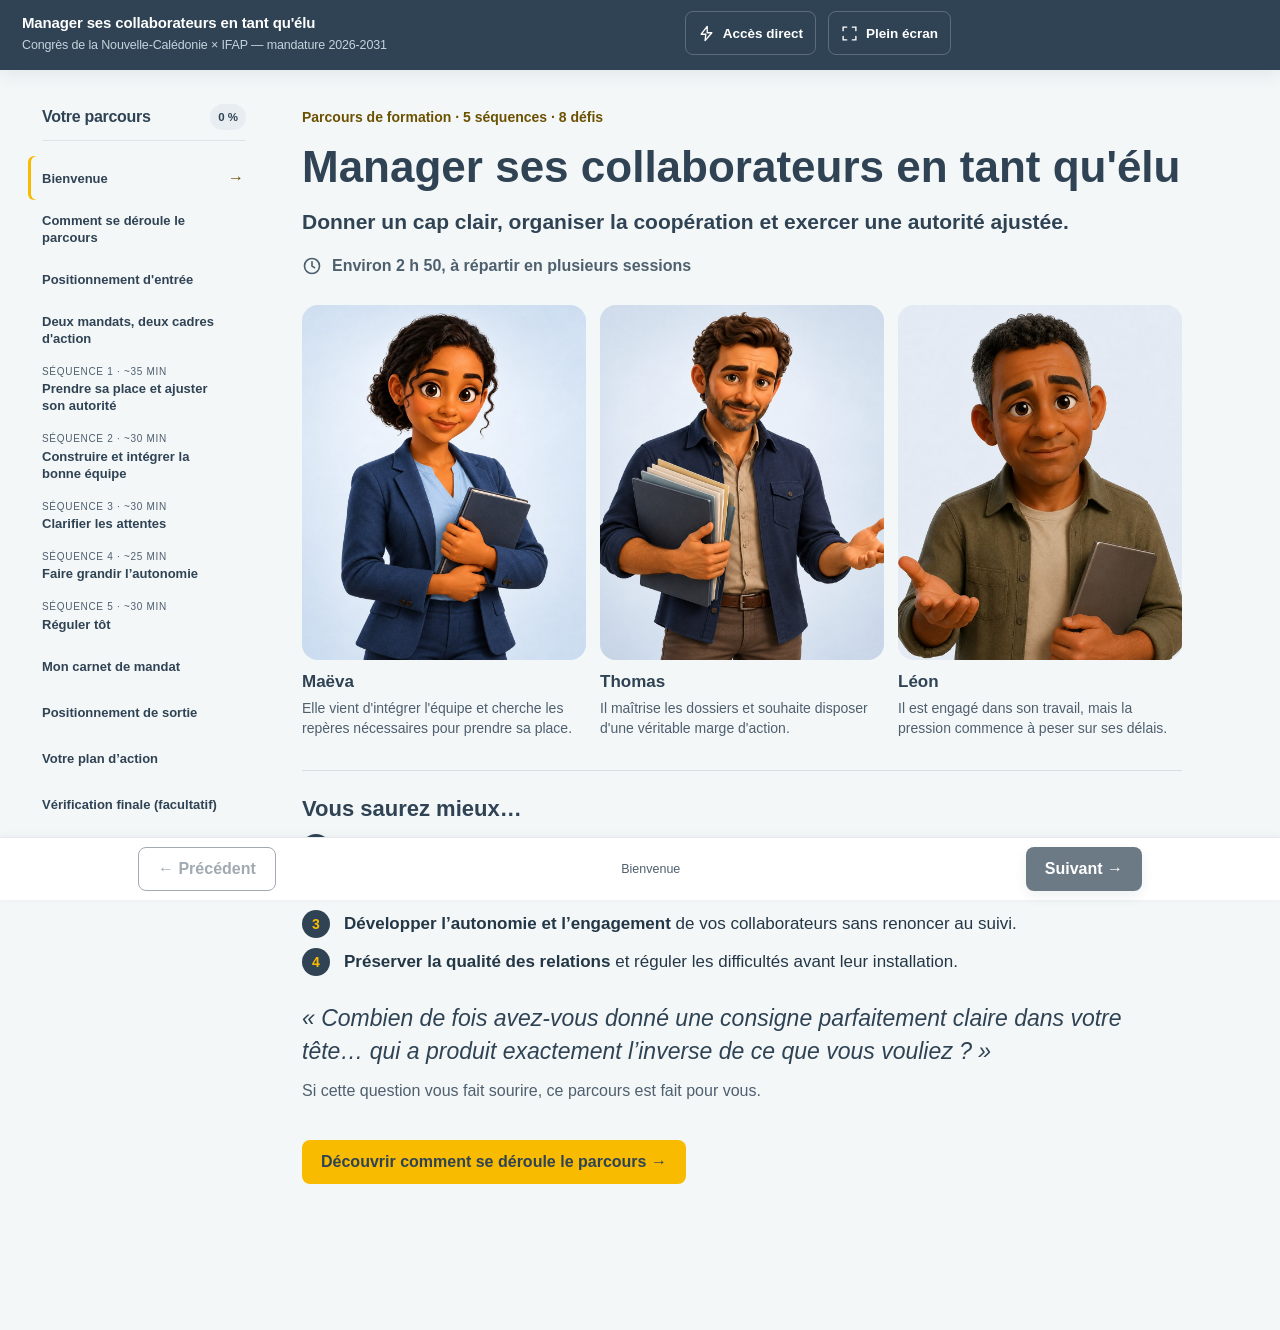
==== src/index.html @ abbb9bee "UX18I-AK" ====
<!DOCTYPE html>

<html lang="fr">
<head>
<meta charset="utf-8"/>
<meta content="width=device-width, initial-scale=1.0" name="viewport"/>
<title>Manager ses collaborateurs en tant qu'élu — Congrès × IFAP</title>
<!-- CANDIDAT UX18I-AK — Lot AK : « Que feriez-vous ? » en composant unique, une situation à la fois. -->
<!-- CANDIDAT UX18I-AJ — Lot AJ : fiche personnage (C en situation, B en relecture) ; « À retenir » sans aplat. -->
<!-- CANDIDAT UX18I-AI — Lot AI : largeur 880 px, écrans de fin « À retenir », dépliants harmonisés, cartes sans lettres. -->
<!-- CANDIDAT UX18I-AH — Lot AH : une seule largeur de page (760 px) pour tout le module. -->
<!-- CANDIDAT UX18I-AG — Lot AG : trois réponses en cartes à retourner (S1). -->
<!-- CANDIDAT UX18I-AF — Lot AF : corrections de la réunion du 29/09 (déclaratif, tri S1, choix S2, étiquettes). -->
<!-- CANDIDAT UX18I-AE — Lot AE : profil des personnages rappelé quand il sert l’exercice. -->
<!-- CANDIDAT UX18I-AD — Lot AD : carnet de mandat allégé (bandeau et liseré doré retirés). -->
<!-- CANDIDAT UX18I-AC — Lot AC : une seule largeur (760 px) pour tous les éléments des écrans de séquence. -->
<!-- CANDIDAT UX18I-AB — Lot AB : accueil en deux écrans (Bienvenue ; Comment se déroule le parcours). -->
<!-- CANDIDAT UX18I-AA — Lot AA : positionnement sur un écran, accueil court, libellés harmonisés. -->
<!-- CANDIDAT UX18I-Z — Lot Z : correctif des cartes à retourner (texte hors cadre). -->
<!-- CANDIDAT UX18I-Y — Lot Y : système de gabarits (consigne unique, colonne de 760 px, fins de séquence et cas épurés). -->
<!-- CANDIDAT UX18I-X — Lot X : ouvertures de séquence épurées ; guide retiré. -->
<!-- CANDIDAT UX18I-W — Lot W : écrans « Approfondir » épurés. -->
<!-- CANDIDAT UX18I-V — Lot V : écrans « Le modèle à retenir » épurés (proposition A). -->
<!-- CANDIDAT UX18I-U — Lot U : en-tête de repérage unique. -->
<!-- CANDIDAT UX18I-T — Lot T : défis en « carnet de mandat » (accueil et tableau de bord). -->
<!-- CANDIDAT UX18I-S — bandeau d’ouverture S1 dédié (Thomas). -->
<!-- CANDIDAT UX18I-R — Lot R : finitions P2 (plan d’action, menu, pastilles, cadrage S1). -->
<!-- CANDIDAT UX18I-Q — Lot Q : positionnement de sortie allégé et corrections P1. -->
<!-- CANDIDAT UX18I-P — Lot P : correctifs P0 (complétion, caractères parasites, navigation unique). -->
<!-- CANDIDAT UX18I-O — Lot O : guide retravaillé, quatre postures (explique, questionne, alerte, félicite). -->
<!-- CANDIDAT UX18I-N — Lot N : simulateurs v2 sur S3 et S4 ; écrans « conséquences » intégrés. -->
<!-- CANDIDAT UX18I-M — Lot M : prototype simulateur v2 sur S5 (Léon). -->
<!-- CANDIDAT UX18I-L — Lot L : fusion d’écrans (75 → 62), contenus secondaires repliés, situations supplémentaires facultatives, accueil allégé, durées réestimées (~3 h). -->
<!-- CANDIDAT UX18I-K — Lot K : allègement (défis resserrés, repères de recherche en « En bref », incises supprimées) et contrastes. -->
<!-- CANDIDAT UX18I-J — Lot J : cohérence globale (8 écrans repères identiques par séquence, chemin de séquence, sommaire local) et présentation premium des apports. -->
<!-- CANDIDAT UX18I-I — Lot I : nouveaux visuels (pastille Thomas S1, pastille Maëva S2, 4 bandeaux de situation illustrés). -->
<!-- CANDIDAT UX18I-H — Lot H : portraits de Léon apaisés en S2/S5, visuels des écrans s1-01d0 et s5-02b. -->
<!-- CANDIDAT UX18I-G — Lot G : réintégration du corpus dans l’ensemble du module (apports, références, mises en situation) sur UX18I-F. -->
<!-- CANDIDAT UX18I-F — Lot F : réintégration du corpus S2 au mot près (MGT-40, MGT-41) sur UX18I-BE. -->
<!-- CANDIDAT UX18I-BE — 1er octobre 2026 — Lots B (personnages) et E (interactions) appliqués sur UX18I-C. Deltas rattachés à MGT-07, 08, 16, 17, 19, 30, 31, 32, 34, 35, 36, 37, 38, 39, 51. -->
<!-- CANDIDAT UX18I-C — 1er octobre 2026 — Lot C (grammaire commune) appliqué sur UX18I-D. Deltas rattachés à MGT-09, 13, 14, 20–25, 28, 45, 49, 50, 52, 57 + H-02 à H-05, H-08. -->
<!-- CANDIDAT UX18I-D — 1er octobre 2026 — Lot D (premiumisation CSS sans refonte) appliqué sur UX18I-A. Couche <style id="ux18i-lot-d"> + 2 retouches HTML. Deltas rattachés à H-01 (§7), MGT-01, 02, 15, 18, 46. -->
<!-- CANDIDAT UX18I-A — 1er octobre 2026 — Lot A du cahier des charges d’évolution v1.0 (nettoyage des fuites de production et sources). Base gelée : UX18I_ACCESSIBILITE_OK (SHA-256 archive 638a7386…329f). Deltas rattachés à MGT-10, 11, 12, 42, 43, 47, 53 ; détail dans le rapport de delta. -->
<!--
================================================================================
  MODULE — MANAGER SES COLLABORATEURS EN TANT QU'ÉLU
  Congrès de la Nouvelle-Calédonie × IFAP — mandature 2026-2031
  Référence d’origine V10 — 24 août 2026.
  CANDIDAT UX18G — embellissement visuel + plan d’action imprimable — 14 septembre 2026.
  Lot 9C : identité pédagogique, grammaire UX et accès aux ressources
  Marie-Noëlle, sans modification du noyau de navigation.
  Empreinte SHA-256 de l’index de référence :
  5653e279adb5aade0eba81c2ec5126a011792228972d4642945e9f3972cf2f93

  La référence V10 reste gelée dans index_REFERENCE_V10.html. Cette copie
  applique le lot 9A : conformité des règles de collecte et de persistance
  (R15/R27 + spécification gabarit §1.3 et §1.7).

  BÂTI SUR GABARIT NOYAU v1.6 (gabarit_noyau_v1_6.html). La V10 de
  référence le reprenait à l'identique (tokens, châssis, SCORM, positionnement ipsatif, modale
  générique, appariement, ordonnancement, tableau à révélation). Conformément
  à la règle de hiérarchie (§1, rang 6) et au principe de gel de version
  (spécification §4.1), LE NOYAU N'AVAIT PAS ÉTÉ MODIFIÉ DANS LA V10 DE RÉFÉRENCE.
  Dans cette copie de travail, le lot 9A a d’abord corrigé les points techniques
  de collecte/persistance non conformes aux documents supérieurs. Le lot 9B
  reprend ensuite le contenu et le cheminement pédagogique à partir des retours
  de Marie-Noëlle, sans modifier la référence V10 gelée. Les couches
  « bibliothèque » (composants CSS/JS préfixés mgt-) et « pédagogie »
  (contenu du module) ont été ajoutées, aux emplacements que le noyau prévoit
  (slots data-slot, écrans insérés entre g-pre et g-eval).

  ── CE QUI EST REPRIS DU GABARIT NOYAU (hors corrections 9A documentées) ──
  · Tokens de la charte graphique (palette Congrès, Arial, espacements).
  · Châssis technique : routeur, sommaire, barre de progression, plein écran,
    modale générique accessible, navigation clavier, reprise de session.
  · Couche SCORM 1.2 en liste blanche stricte (aucun score, aucune note).
  · Positionnement ipsatif en 3 temps (entrée / sortie / rétrospectif) sur
    6 (ici 8) items, avec delta affiché en clôture — mécanique inchangée.
  · Bibliothèque générique : options/feedback (QCM), tableau à révélation,
    GABARIT.appariement() (tap-to-assign), GABARIT.ordonner() (tri par
    boutons ↑/↓), stepper à pastilles (step-pill).

  ── CE QUI EST REPRIS DU PROTOTYPE « ACTION ADMINISTRATIVE »
     (AA_prototype_html_v6_17.html), PAR IMITATION DE PATTERN (pas par copie
     de code module, puisque la structure narrative n'entre jamais dans le
     noyau — spécification §3) ──
  · Le patron de décision à embranchements avec rejeu (« Explorer une autre
    option ») de la fonction scenario() d'AA → repris ici sous
    choixUnique(), utilisé pour les 3 situations d'ouverture de séquence
    (S1-01, S4-03) et les QCM à nuance (S2-04, S4-05, repérage E04).
  · Le patron de stepper de quiz à pastilles, une question à la fois avec
    mélange des options et bilan final (S4 « Les sept questions » chez AA)
    → repris ici sous quizStepper(), utilisé pour les 5 quiz de séquence
    (S1-05, S2-05, S3-06, S4-07, S5-07) et le récapitulatif de g-eval.
  · Le composant media-slot du noyau (déjà présent dans gabarit_noyau) est
    repris tel quel pour tous les emplacements vidéo/photo/HTML prévus au
    plan médias (§12 du scénario) : aucun média n'est simulé, chaque
    emplacement est balisé et nommé (MGT-…) pour la production ultérieure.
  · Le principe des « écrans-cadres figés » (g-contrat, g-pre, g-eval,
    g-post, g-satisf, g-fin) et l'usage exclusif des classes sémantiques du
    noyau (.g-consigne, .g-repere, .g-bon-reflexe, .g-alerte-juridique,
    .g-guidance, .g-apport) sont conservés à l'identique de la pratique AA.

  ── ADAPTATIONS ASSUMÉES ET À ARBITRER (transparence, cf. RÈGLE_hiérarchie) ──
  1. Le scénario (§2, E03) prévoit 3 niveaux de réponse au positionnement
     (« déjà solide / en développement / je souhaite le travailler »). Le
     moteur du noyau encode 4 niveaux fixes (Pas du tout/Plutôt non/Plutôt
     oui/Tout à fait), et le noyau est gelé : ce prototype utilise donc
     l'échelle à 4 niveaux du noyau. Écart à signaler en comité — H5/H6.
  2. Le scénario ne prévoit pas d'évaluation finale centralisée : les 5 quiz
     sont distribués en fin de chaque séquence. L'écran g-eval, obligatoire
     dans le noyau, est ici employé comme RÉCAPITULATIF TRANSVERSAL (une
     question par séquence, reprise de la banque §9) plutôt que comme un
     6ᵉ quiz supplémentaire — à valider : conserver, alléger ou vider ce
     récapitulatif au profit d'un simple message de transition.
  3. S6-01 (« Avec le recul ») est directement porté par les écrans noyau
     g-post + g-retro-bloc (mêmes 8 items qu'à l'entrée). S6-02 à S6-05
     (delta, maintenir/faire évoluer/expérimenter, 3 engagements, feuille de
     route) sont repliés dans le slot libre data-slot="fin" de l'écran de
     clôture g-fin, qui est explicitement prévu en « forme libre » par la
     spécification (§6.3) — aucun écran noyau n'a été ajouté ni déplacé.
  4. Les vidéos, photographies et schémas du plan médias (§12) sont tous en
     l'état d'emplacement balisé (.media-slot), non produits à ce stade.

  ── RETOUR MARC DU 20/08/2026 — INTÉGRÉ ──
  · Les huit défis de l'écran d'accueil ne sont plus énumérotés (1—, 2—…) :
    simple liste à puces.
  5. Sommaire regroupé par séquence (voir commentaire au-dessus de
     construireMenu() dans le script) : le sommaire n'affiche plus qu'une
     entrée par séquence, avec l'intitulé officiel du scénario (§3 à §7) —
     jamais les écrans/activités qui la composent. Inspiré du fonctionnement
     d'« Action administrative » (un panneau = une séquence, sous-navigation
     interne), mais implémenté ici comme un regroupement à l'affichage plutôt
     qu'une fusion des 31 écrans en 5 panneaux : ORDRE, la navigation bas de
     page, le calcul de complétion et le SCORM restent inchangés. À arbitrer :
     si l'équipe souhaite à terme la structure AA « un panneau par séquence »
     à part entière (sous-écrans + rituel interne), c'est une réécriture plus
     profonde du routeur, hors périmètre de cette itération.

  ── APPLICATION DE REGLES_UX_interface_modules_elus.md (R100-R108,
     20/08/2026) — revue UX du même jour, transformée en règles puis
     appliquée à ce prototype dans la foulée ──
  · R100 : écran d'accueil replié — seuls titre/accroche/vidéo/CTA restent
    visibles sans dépli ; défis, durée détaillée, confidentialité complète
    et légende passent dans un <details> natif (#g-contrat-detail), une
    mention de non-collecte courte restant visible avant le bouton.
  · R101 : dev:false dans l'appel GABARIT.init() du module (le noyau gelé
    garde dev:true comme valeur par défaut interne — non modifié, gel de
    version — mais le module l'écrase à l'initialisation).
  · R102/R103 : POSITION_SEQ et SEQ_DUREES ajoutés au script — repère
    « Écran X sur Y » en bas de page, durée estimée par séquence au
    sommaire.
  · R104 : majBoutonSuivant() — le bouton Suivant reste cliquable en toutes
    circonstances (aucun changement de la condition de disabled, position
    dans ORDRE uniquement), un signal visuel discret (grisage + info-bulle
    CSS) apparaît si l'écran courant n'est pas encore complété.
  · R105 : convergence des libellés de bouton vers « Je valide… » /
    « Je continue… » / « Je termine… ». Deux exceptions documentées et
    volontaires : le bouton « Vérifier » de GABARIT.ordonner() et le bouton
    « Je poursuis » d'evalTerminee() sont générés à l'intérieur du noyau
    gelé (lignes < 1688, avant le `return{...}` de l'IIFE GABARIT) — non
    modifiés pour respecter le gel de version. « Je commence » (accueil)
    reste tel quel : une entrée dans le module n'est pas une simple
    continuation.
  · R106 : rendreJauges() (fonction simulateur) affiche désormais la valeur
    chiffrée de chaque jauge et porte role="progressbar" + aria-valuenow/
    min/max.
  · R107 : les apports théoriques de plus de trois lignes mettent en
    évidence leur phrase-clé (<strong>) plutôt qu'un bloc de texte continu.
  · R108 : point de bascule de la mise en page (menu fixe → menu superposé)
    relevé de 900 à 1100px, pour qu'un iPad en paysage (1024px CSS) bascule
    en mise en page à une colonne plutôt que de garder le menu fixe.

  ── IMAGES INTÉGRÉES DU 21/08/2026 ──
  Les 5 images du plan médias (§12) ont été produites par Marc à partir des
  prompts fournis (PROMPTS_IMAGES_MGT_v1.md) et sont intégrées ici en dur,
  chacune remplaçant son .media-slot d'origine par une balise <img> :
  MGT-IMG-ENTREES-SEQUENCES, MGT-IMG-CRISE-DOSSIER, MGT-IMG-SCENE-COMMISSION,
  MGT-IMG-DOSSIER-TRAVAIL, MGT-IMG-DEUX-FAUTEUILS. Fichiers dans le
  sous-dossier /media, à côté de ce HTML (convention retenue faute de
  précédent dans les prototypes existants — à confirmer avant packaging
  SCORM définitif). Recompressées à la livraison (qualité JPEG 82,
  redimensionnées à 1400px de large max.) pour respecter le plafond de
  200 Ko de R36 — poids d'origine 449 à 568 Ko, ramenés à 161-189 Ko.
  Texte alternatif posé sur chacune conformément au texte fourni dans
  PROMPTS_IMAGES_MGT_v1.md. Seul MGT-VIDEO-INTRO reste en .media-slot
  (vidéo réelle, hors package par R36). Écart corrigé au passage : l'eyebrow
  de g-contrat annonçait « 6 séquences », le module en compte 5 — corrigé.

  À FAIRE AVANT VALIDATION HTML (checklist spécification §7) : retirer tout
  bloc .a-fournir restant, tester au clavier et au lecteur d'écran,
  tester la reprise de session. dev:false déjà appliqué (R101 ci-dessus).
================================================================================
-->
<style>
/* ===== NOYAU · 1.1 — tokens de la charte, copiés tels quels ===== */
:root {
  /* ==================================================================
     SYSTÈME DE TOKENS v2 — palette 11 rôles, typo 6 tailles.
     Rôles canoniques d'abord ; les anciens noms sont conservés comme
     ALIAS pour que les classes existantes héritent sans réécriture.
     ================================================================== */
  /* --- Neutres (5) · titre (1) --- */
  --blanc:#FFFFFF; --page:#F7F9FB; --ligne:#E3E9EE; --texte-2:#647583; --encre:#263746;
  --bleu-nuit:#2F4354;
  /* --- Accent (rare) --- */
  --or:#F8BB00; --or-survol:#E0A800; --or-texte:#6B4E00; --ivoire:#FFF8E3;
  /* --- Sémantiques (état seulement) --- */
  --succes:#2E7D52; --succes-fond:#E7F4EC; --erreur:#B4453A; --erreur-fond:#FBECEA;
  /* --- Typographie — 6 tailles, 2 graisses --- */
  --fs-legende:13px; --fs-corps:16px; --fs-sous:20px; --fs-section:26px; --fs-ecran:33px; --fs-accueil:42px;
  --poids-normal:400; --poids-fort:600; --interligne:1.6;
  --police:Arial,Helvetica,sans-serif;
  /* --- Espace · rayons · ombre · mesure de lecture --- */
  --sp-1:8px; --sp-2:16px; --sp-3:24px; --sp-4:40px;
  --r-1:10px; --r-2:14px;
  --ombre-carte:0 2px 10px rgba(35,55,70,.05);
  --mesure:68ch;

  /* --- Palette secondaire MGT : repérage pédagogique, issue des fiches --- */
  --mgt-repere-1:#EAF1F5; --mgt-repere-2:#FFF7DF; --mgt-repere-3:#EAF4EF; --mgt-repere-4:#F1ECF6;
  --mgt-accent-1:#58788F; --mgt-accent-2:#B68B00; --mgt-accent-3:#2F6B55; --mgt-accent-4:#705683;

  /* --- ALIAS de compatibilité (anciens noms -> rôles) --- */
  --cnc-or:var(--or); --cnc-or-fonce:var(--or-texte);
  --cnc-gris:var(--texte-2); --cnc-gris-clair:var(--texte-2);
  --bleu-ardoise:var(--bleu-nuit); --gris-doux:var(--texte-2); --bordure:var(--ligne);
  --brume:var(--page); --info-fond:var(--page); --sable:var(--ivoire); --sable-bord:var(--or);
  --fs-titre-module:var(--fs-ecran); --fs-titre-section:var(--fs-section);
  --fs-titre-bloc:var(--fs-sous); --fs-texte:var(--fs-corps); --fs-petit:var(--fs-legende);
  --espace-s:var(--sp-2); --espace-m:var(--sp-3); --espace-l:var(--sp-4);
  --rayon:var(--r-1); --rayon-grand:var(--r-2);
  --ombre:var(--ombre-carte); --ombre-forte:var(--ombre-carte);
}
*{box-sizing:border-box}html,body{margin:0;padding:0}
body{font-family:var(--police);color:var(--encre);line-height:var(--interligne);font-size:var(--fs-corps);background:var(--page)}
:focus-visible{outline:3px solid var(--bleu-ardoise);outline-offset:2px}
@media (prefers-reduced-motion:reduce){*{animation:none!important;transition:none!important}}
:fullscreen{background:var(--page);overflow:auto}
::backdrop{background:var(--page)}

/* ===== NOYAU · 1.4 — châssis (chrome, progression, navigation) ===== */
.g-chrome{position:sticky;top:0;z-index:50;background:var(--bleu-nuit);color:var(--blanc);box-shadow:var(--ombre)}
.g-chrome-inner{max-width:1440px;margin:0 auto;padding:10px 18px;display:flex;align-items:center;gap:14px;flex-wrap:wrap}
.g-chrome .g-titre{font-weight:bold;font-size:15px;margin:0;flex:1 1 220px}
.g-chrome .g-titre span{display:block;font-weight:normal;font-size:12.5px;color:#C6D3DD}
.g-chrome-btn{background:transparent;color:var(--blanc);border:1.5px solid #5C7285;border-radius:7px;padding:7px 12px;font-family:var(--police);font-size:13.5px;font-weight:bold;cursor:pointer}
.g-chrome-btn:hover{background:var(--bleu-nuit)}
.g-progression{background:var(--bleu-nuit);height:8px;overflow:hidden}
.g-progression .g-avancee{height:100%;width:0%;background:linear-gradient(90deg,var(--cnc-or),var(--or));transition:width .35s ease}
.g-dev{background:var(--bleu-nuit);color:var(--or);font-size:12.5px;padding:6px 18px;text-align:center}

.g-page{max-width:1440px;margin:0 auto;padding:26px 24px 120px}
.g-layout{display:grid;grid-template-columns:280px minmax(0,980px);gap:28px;align-items:start;justify-content:center}
.g-contenu{min-width:0;max-width:980px;width:100%}
.panel{display:none}.panel.actif{display:block;animation:app .28s ease}
@keyframes app{from{opacity:0;transform:translateY(6px)}to{opacity:1;transform:none}}
.g-menu{display:block;position:sticky;top:86px;max-height:calc(100vh - 116px);max-height:calc(100dvh - 116px);overflow:auto;background:var(--blanc);border:1px solid var(--bordure);border-radius:var(--rayon-grand);box-shadow:var(--ombre);padding:18px 14px}
.g-menu-head{display:flex;align-items:center;justify-content:space-between;gap:10px;margin:0 8px 12px}
.g-menu-titre{font-size:18px;color:var(--bleu-nuit);margin:0}
.g-menu-pct{flex:0 0 auto;padding:5px 9px;border-radius:999px;background:var(--info-fond);font-size:13px;font-weight:800;color:var(--bleu-nuit);white-space:nowrap}
.g-menu ol{list-style:none;margin:0;padding:0}.g-menu li{margin:0 0 6px}
.g-menu a{display:grid;grid-template-columns:minmax(0,1fr) 20px;gap:9px;align-items:center;min-height:48px;color:var(--gris-doux);cursor:pointer;text-decoration:none;border:0;border-radius:9px;padding:9px 10px;font-size:13.5px;line-height:1.25}
.g-menu a:hover{background:var(--brume);color:var(--bleu-nuit)}
.g-menu .g-menu-kicker{display:block;color:var(--gris-doux);font-size:10.5px;font-weight:400;letter-spacing:.35px;text-transform:uppercase;margin-bottom:3px}
.g-menu .g-menu-libelle{display:block;color:var(--bleu-nuit);font-size:13.5px;font-weight:650;line-height:1.3}
.g-menu .g-menu-statut{display:grid;place-items:center;width:20px;height:20px;font-size:16px;font-weight:bold}
.g-menu li.est-termine a{background:transparent}
.g-menu li.est-termine .g-menu-statut{color:var(--succes)}
.g-menu li.est-actif a{background:var(--bleu-nuit);color:var(--blanc);box-shadow:inset 4px 0 0 var(--cnc-or)}
.g-menu li.est-actif .g-menu-kicker{color:inherit;opacity:.8}
.g-menu li.est-actif .g-menu-libelle{color:inherit}
.g-menu li.est-actif .g-menu-statut{color:var(--cnc-or)}
.g-menu li.est-a-venir a{color:var(--texte-2)}
.g-menu-outils{border-top:1px solid var(--bordure);margin-top:14px;padding-top:14px}
.g-menu-outils h3{font-size:14px;margin:0 0 8px;color:var(--bleu-nuit)}
.g-menu-outils a{display:block;border:1px solid var(--bordure);padding:9px 10px;margin-top:7px;font-weight:bold}
.g-menu-outils:empty{display:none}
.g-chrome #g-btn-menu{display:none}
.g-nav-bas{position:fixed;bottom:0;left:0;right:0;background:var(--blanc);border-top:1px solid var(--bordure);box-shadow:0 -3px 12px rgba(30,45,58,.07);z-index:40}
.g-nav-bas-inner{max-width:980px;margin:0 auto;padding:12px 18px;display:flex;justify-content:space-between;gap:12px;align-items:center}
.g-nav-bas .g-position{font-size:13px;color:var(--gris-doux)}
/* R108 (REGLES_UX_interface_modules_elus.md) — bascule relevée de 900 à
   1100px : un iPad en orientation paysage (1024px CSS) reste sous ce seuil
   avec l'ancien réglage et gardait la mise en page « bureau » à deux
   colonnes, trop resserrée pour le tri de cartes et les jauges de
   simulateur. */
@media(max-width:1100px){
 .g-page{padding-left:18px;padding-right:18px}.g-layout{display:block}.g-contenu{max-width:none}
 .g-chrome #g-btn-menu{display:inline-block}
 .g-menu{display:none;position:fixed;z-index:70;left:12px;right:12px;top:70px;max-height:calc(100vh - 92px);max-height:calc(100dvh - 92px)}
 .g-menu.ouvert{display:block}
}
@media(max-width:520px){.g-nav-bas .g-position{display:none}.g-nav-bas .btn{flex:1;text-align:center}}
/* R104 — signal discret sur le bouton Suivant quand l'écran n'est pas complété */
.g-btn-incomplet{opacity:.7;position:relative}
.g-btn-incomplet:hover::after,.g-btn-incomplet:focus-visible::after{content:attr(data-tip);position:absolute;bottom:calc(100% + 9px);right:0;background:var(--bleu-nuit);color:var(--blanc);font-size:12.5px;font-weight:normal;padding:7px 11px;border-radius:6px;white-space:nowrap;box-shadow:var(--ombre);pointer-events:none}
@media(max-width:520px){.g-btn-incomplet:hover::after,.g-btn-incomplet:focus-visible::after{white-space:normal;left:0;right:0;bottom:calc(100% + 9px);text-align:center}}

/* ===== NOYAU — typographie & blocs génériques ===== */
.eyebrow{color:var(--cnc-or-fonce);font-weight:bold;text-transform:uppercase;letter-spacing:.8px;font-size:var(--fs-petit);margin:0 0 6px}
h1{font-size:var(--fs-titre-module);color:var(--bleu-nuit);line-height:1.2;margin:0 0 12px}
h2{font-size:var(--fs-titre-section);color:var(--bleu-nuit);margin:var(--espace-l) 0 4px}
h3{font-size:var(--fs-titre-bloc);color:var(--bleu-nuit);margin:var(--espace-m) 0 8px}
p{margin:0 0 12px}.chapo{color:var(--gris-doux);font-size:16px}
.hero{background:var(--bleu-nuit);border-radius:var(--rayon-grand);padding:36px 32px;color:var(--blanc);position:relative;overflow:hidden;margin-bottom:var(--espace-m)}
.hero::after{content:"";position:absolute;right:-40px;top:-40px;width:220px;height:220px;border-radius:50%;background:var(--cnc-or);opacity:.14}
.hero .eyebrow{color:var(--cnc-or)}.hero h1{color:var(--blanc)}.hero p{margin:0;max-width:620px;color:#DCE5EC}

.btn{display:inline-block;padding:13px 22px;border-radius:7px;font-weight:bold;text-decoration:none;font-family:var(--police);font-size:16px;border:none;cursor:pointer}
.btn-primaire{background:var(--bleu-nuit);color:var(--blanc)}.btn-primaire:hover{background:var(--bleu-nuit)}
.btn-accent{background:var(--cnc-or);color:var(--bleu-nuit)}.btn-accent:hover{background:var(--or-survol)}
.btn-secondaire{background:var(--blanc);color:var(--bleu-nuit);border:2px solid var(--bleu-nuit)}.btn-secondaire:hover{background:var(--brume)}
.btn[disabled]{opacity:.45;cursor:not-allowed}

.encadre{border-radius:var(--rayon);padding:18px 22px;margin:var(--espace-m) 0}
.encadre-info{background:var(--blanc);border:1px solid var(--ligne)}
.encadre-attention{background:var(--sable);border:1px solid var(--sable-bord)}
.encadre-cle{background:var(--blanc);border:1px solid var(--bordure);box-shadow:var(--ombre)}

/* ---- Écran d'accueil « Bienvenue » — structure standard de tous les modules ---- */
.g-accueil-intro{max-width:1050px;margin-bottom:22px}
.g-accueil-intro h1{max-width:none}
.g-accueil-intro .chapo{max-width:1000px}
.mgt-accueil-hero{display:grid;grid-template-columns:minmax(0,1fr) minmax(320px,420px);grid-template-areas:"titre titre" "intro video";column-gap:30px;row-gap:10px;align-items:start;margin-bottom:20px}.mgt-accueil-titre{grid-area:titre}.mgt-accueil-titre h1{margin-bottom:0}.mgt-accueil-hero .g-accueil-intro{grid-area:intro;margin:0}.mgt-accueil-hero .g-accueil-video{grid-area:video;margin:0;max-width:420px;justify-self:end}.mgt-accueil-hero .g-video-legende{font-size:12.5px}
@media(max-width:1100px){.mgt-accueil-hero{grid-template-areas:"titre" "intro" "video"}}
.g-accueil-grid{display:grid;grid-template-columns:minmax(0,1fr) minmax(360px,.92fr);gap:28px;align-items:start}
.g-objectifs{margin:18px 0;padding:18px 20px;background:var(--ivoire);border:1px solid var(--ligne);border-radius:var(--rayon);color:var(--encre)}
.g-objectifs h2{margin:0 0 8px;color:var(--bleu-nuit);font-size:21px}
.g-objectifs li{margin:7px 0;line-height:1.45}
.g-duree{display:flex;align-items:center;gap:12px;margin:14px 0 0;padding:15px 18px;background:var(--blanc);border:1px solid var(--bordure);border-radius:var(--rayon);box-shadow:var(--ombre);color:var(--encre)}
.g-duree .icone{display:grid;place-items:center;flex:0 0 40px;width:40px;height:40px;border-radius:50%;background:var(--brume);color:var(--bleu-nuit);font-size:20px}
.g-duree p{margin:0;font-size:16px;line-height:1.5}
.g-duree strong{color:var(--bleu-nuit)}
.g-accueil-video{margin:18px 0 0}
.g-accueil-video video,.g-accueil-video iframe{display:block;width:100%;aspect-ratio:16/9;border:0;border-radius:var(--rayon-grand);background:var(--bleu-nuit);box-shadow:var(--ombre)}
.g-video-legende{margin:9px 2px 0;color:var(--gris-doux);font-size:14px}
.g-accueil-essentiel{display:grid;grid-template-columns:minmax(0,1.3fr) minmax(280px,.7fr);gap:22px;align-items:start;margin:22px 0}.g-accueil-essentiel .g-objectifs{margin:0}.g-accueil-essentiel .g-duree{margin:0 0 16px}
.mgt-objectifs-formation{margin:24px 0}.mgt-objectifs-formation h2,.mgt-engagements h2{margin-bottom:12px;color:var(--bleu-nuit)}.mgt-objectifs-liste{display:grid;grid-template-columns:1fr 1fr;gap:9px 24px;margin:0;padding:0;list-style:none;counter-reset:objectif}.mgt-objectifs-liste li{counter-increment:objectif;position:relative;padding:9px 0 9px 38px;border-bottom:1px solid var(--bordure)}.mgt-objectifs-liste li::before{content:counter(objectif);position:absolute;left:0;top:8px;display:grid;place-items:center;width:26px;height:26px;border-radius:50%;background:var(--bleu-nuit);color:#fff;font-weight:800;font-size:13px}
.mgt-engagements{margin:24px 0}.mgt-engagements-grid{display:grid;grid-template-columns:1fr 1fr;gap:12px}.mgt-engagement{padding:14px 16px;background:var(--brume);border-left:4px solid var(--cnc-or);border-radius:0 9px 9px 0}.mgt-engagement strong{display:block;color:var(--bleu-nuit);margin-bottom:3px}.mgt-engagement p{margin:0;font-size:14px;color:var(--texte-2)}
.mgt-personnages{margin:24px 0}.mgt-personnages-entete{display:flex;align-items:end;justify-content:space-between;gap:18px;margin-bottom:13px}.mgt-personnages-entete h2{margin:0;color:var(--bleu-nuit)}.mgt-personnages-entete p{margin:0;color:var(--texte-2);font-size:14px}.mgt-personnages-grid{display:grid;grid-template-columns:repeat(3,1fr);gap:13px}.mgt-personnage{display:grid;grid-template-columns:92px 1fr;gap:13px;align-items:center;padding:13px;background:#fff;border:1px solid var(--bordure);border-radius:var(--rayon);box-shadow:var(--ombre)}.mgt-personnage img{width:92px;height:92px;object-fit:cover;border-radius:50%;border:3px solid var(--brume)}.mgt-personnage h3{font-size:18px;margin:0 0 3px;color:var(--bleu-nuit)}.mgt-personnage p{font-size:13.5px;margin:0;color:var(--texte-2)}
.mgt-cas-intro{display:grid;grid-template-columns:66px 1fr;gap:13px;align-items:center;margin:9px 0 16px}.mgt-cas-intro img{width:66px;height:66px;object-fit:cover;border-radius:50%;border:3px solid var(--brume)}.mgt-cas-intro .chapo{margin:0}
.mgt-accueil-blocs{display:grid;grid-template-columns:1fr 1fr;gap:24px;margin:24px 0}.mgt-accueil-blocs .mgt-objectifs-formation,.mgt-accueil-blocs .mgt-engagements{margin:0}.mgt-accueil-blocs .mgt-objectifs-liste,.mgt-accueil-blocs .mgt-engagements-grid{grid-template-columns:1fr}
.mgt-seq-repere{margin:0 0 28px;padding:0 0 15px 17px;border-left:4px solid var(--cnc-or);border-bottom:1px solid var(--bordure)}.mgt-seq-meta{display:flex;justify-content:space-between;gap:16px;color:var(--bleu-ardoise);font-size:12px;font-weight:700;letter-spacing:.45px;text-transform:uppercase}.mgt-seq-repere h1{font-size:clamp(25px,3.2vw,34px);margin:5px 0 7px;color:var(--bleu-nuit)}.mgt-seq-repere p{margin:0;color:var(--texte-2);font-size:15px}.mgt-activite-type{display:inline-block;margin:0 0 9px;color:var(--bleu-ardoise);font-size:12px;font-weight:800;letter-spacing:.55px;text-transform:uppercase}.mgt-situation-titre{font-size:clamp(23px,2.8vw,29px);margin:0 0 10px;color:var(--bleu-nuit)}
.mgt-guide-card{display:grid;grid-template-columns:108px 1fr;gap:15px;align-items:center;background:var(--bleu-nuit);color:#fff;border-radius:var(--rayon-grand);padding:15px 18px;overflow:hidden}.mgt-guide-card img{display:block;width:108px;height:128px;object-fit:cover;object-position:center 10%;align-self:end}.mgt-guide-card h2{font-size:20px;color:var(--cnc-or);margin:0 0 6px}.mgt-guide-card p{margin:0;font-size:14px}
.mgt-guidee{position:relative;padding-right:92px!important}.mgt-guidee::after{content:"";position:absolute;right:15px;bottom:10px;width:62px;height:62px;border-radius:50%;background:#fff url("[data-uri]") center 12%/175% auto no-repeat;border:3px solid var(--cnc-or);box-shadow:0 2px 8px rgba(30,45,58,.18)}
.g-legende-composants{display:grid;grid-template-columns:repeat(3,1fr);gap:10px;margin:18px 0}
.g-legende-composants div{padding:13px;border-radius:9px;border:1px solid var(--bordure);background:#fff}
.g-legende-composants b{display:block;color:var(--bleu-nuit)}
.g-legende-composants span{color:var(--gris-doux);font-size:14px}
@media(max-width:1100px){.g-accueil-grid,.g-legende-composants,.g-accueil-essentiel,.mgt-accueil-hero{grid-template-columns:1fr}.mgt-accueil-hero .g-accueil-video{justify-self:start;width:100%;max-width:480px}.g-accueil-video{margin-top:0}.mgt-personnages-grid{grid-template-columns:1fr 1fr}}@media(max-width:760px){.mgt-accueil-blocs{grid-template-columns:1fr}.mgt-personnages-grid{grid-template-columns:1fr}.mgt-personnages-entete{display:block}.mgt-personnages-entete p{margin-top:5px}}@media(max-width:680px){.mgt-objectifs-liste,.mgt-engagements-grid{grid-template-columns:1fr}}@media(max-width:520px){.mgt-guide-card{grid-template-columns:82px 1fr}.mgt-guide-card img{width:82px;height:108px}.mgt-guidee{padding-right:72px!important}.mgt-guidee::after{right:9px;width:52px;height:52px}.mgt-seq-meta{display:block}.mgt-seq-meta span{display:block;margin-bottom:3px}}
/* R100 — écran d'accueil : détail replié par défaut (<details> natif) */
.g-accueil-detail{margin:16px 0 0;border:1px solid var(--bordure);border-radius:var(--rayon);background:var(--blanc)}
.g-accueil-detail summary{cursor:pointer;list-style:none;padding:15px 18px;font-weight:bold;color:var(--bleu-nuit);display:flex;align-items:center;gap:8px}
.g-accueil-detail summary::-webkit-details-marker{display:none}
.g-accueil-detail summary::before{content:"▸";color:var(--cnc-or-fonce);font-size:14px}
.g-accueil-detail[open] summary::before{content:"▾"}
.g-accueil-detail summary:hover{background:var(--brume)}
.g-accueil-detail>*:not(summary){padding:0 18px 18px}
.g-lien-detail{color:var(--bleu-ardoise);font-weight:bold}
.encadre h4{margin:0 0 6px;color:var(--bleu-nuit);font-size:var(--fs-titre-bloc)}
.encadre p:last-child{margin-bottom:0}

/* R72-R73 — fonctions éditoriales distinctes et stables */
.g-consigne,.g-guidance,.g-apport,.g-alerte-juridique,.g-bon-reflexe,.g-repere,.g-ressource{border-radius:var(--rayon);padding:16px 18px;margin:var(--espace-m) 0}
.g-consigne{background:var(--sable);border:2px solid var(--cnc-or);color:var(--encre)}
.g-consigne::before{content:"À vous d'agir";display:block;font-size:12px;line-height:1.2;font-weight:bold;text-transform:uppercase;letter-spacing:.7px;color:var(--or-texte);margin-bottom:6px}
.g-guidance{background:var(--blanc);border:1px solid var(--ligne);color:var(--texte-2)}
.g-guidance::before{content:"Conseil";display:block;font-size:12px;font-weight:bold;text-transform:uppercase;letter-spacing:.7px;color:var(--bleu-ardoise);margin-bottom:6px}
.g-apport{background:var(--blanc);border:1px solid var(--bordure);box-shadow:var(--ombre)}
.g-alerte-juridique{background:var(--erreur-fond);border:1px solid var(--erreur)}
.g-alerte-juridique::before{content:"Vigilance juridique";display:block;font-size:12px;font-weight:bold;text-transform:uppercase;letter-spacing:.7px;color:var(--erreur);margin-bottom:6px}
.g-bon-reflexe{background:var(--succes-fond)}
.g-bon-reflexe::before{content:"Bon réflexe";display:block;font-size:12px;font-weight:bold;text-transform:uppercase;letter-spacing:.7px;color:var(--succes);margin-bottom:6px}
.g-repere{background:var(--bleu-nuit);color:var(--blanc);border-top:5px solid var(--cnc-or)}
.g-repere::before{content:"Repère à emporter";display:block;font-size:12px;font-weight:bold;text-transform:uppercase;letter-spacing:.7px;color:var(--cnc-or);margin-bottom:6px}
.g-ressource{background:var(--blanc);border:1px solid var(--bordure);box-shadow:var(--ombre)}
.g-ressource::before{content:"Ressource";display:block;font-size:12px;font-weight:bold;text-transform:uppercase;letter-spacing:.7px;color:var(--cnc-or-fonce);margin-bottom:6px}
.g-consigne>:last-child,.g-guidance>:last-child,.g-apport>:last-child,.g-alerte-juridique>:last-child,.g-bon-reflexe>:last-child,.g-repere>:last-child,.g-ressource>:last-child{margin-bottom:0}

/* R68 — rituel de séquence */
.g-rituel{display:grid;grid-template-columns:repeat(5,minmax(0,1fr));gap:6px;margin:16px 0 24px;padding:8px;background:var(--blanc);border:1px solid var(--bordure);border-radius:var(--rayon)}
.g-rituel span{display:flex;gap:6px;align-items:center;justify-content:center;min-height:44px;padding:7px;border-radius:7px;background:var(--brume);color:var(--texte-2);font-size:13px;font-weight:bold;text-align:center}
.g-rituel span::before{content:attr(data-num);display:grid;place-items:center;flex:0 0 22px;height:22px;border-radius:50%;background:var(--blanc);color:var(--bleu-nuit)}
.g-rituel .est-actif{background:var(--cnc-or);color:var(--bleu-nuit)}.g-rituel .est-fait{background:var(--succes-fond);color:var(--succes)}
@media(max-width:720px){.g-rituel{grid-template-columns:1fr}.g-rituel span{justify-content:flex-start;text-align:left}}

/* R78-R81 — médias lisibles, agrandissables et accessibles */
.g-visuel{margin:var(--espace-m) 0}.g-visuel img{display:block;width:100%;height:auto;border:1px solid var(--bordure);border-radius:var(--rayon)}
.g-visuel-actions{display:flex;gap:10px;flex-wrap:wrap;margin-top:10px}
.g-visuel details{margin-top:10px;font-size:14px;color:var(--gris-doux)}
.g-visuel details summary{cursor:pointer;font-weight:bold;color:var(--bleu-ardoise)}

/* R70 — sous-écrans progressifs */
.g-sous-ecran[hidden]{display:none}.g-sous-ecran-nav{display:flex;justify-content:space-between;gap:10px;align-items:center;margin:24px 0}
.g-sous-ecran-position{color:var(--gris-doux);font-size:14px}

/* Mentions obligatoires injectées par le noyau (spec §1.4) */
.g-confid{display:flex;align-items:center;gap:10px;background:var(--page);border:1px dashed var(--ligne);border-radius:8px;padding:9px 14px;font-size:13.5px;color:var(--texte-2);margin:0 0 var(--espace-m)}
.g-confid strong{color:var(--bleu-nuit)}
.g-droit-date{background:var(--sable);border:1px solid var(--sable-bord);border-radius:8px;padding:10px 14px;font-size:13.5px;color:var(--or-texte);margin:14px 0}
.g-droit-date b{display:block}

/* Bloc « à fournir » — visible en dev, doit disparaître avant packaging */
.a-fournir{background:var(--erreur-fond);border:2px dashed var(--erreur);border-radius:var(--rayon);padding:14px 18px;margin:14px 0;font-size:14.5px;color:var(--erreur)}
.a-fournir b{display:block;margin-bottom:3px;text-transform:uppercase;font-size:12px;letter-spacing:.6px}
.a-fournir code{background:#fff;padding:1px 5px;border-radius:3px;font-size:13px}

/* Emplacement média externe (ressource Moodle) */
.media-slot{border:2px dashed var(--bleu-ardoise);border-radius:var(--rayon);background:var(--page);padding:18px;margin:var(--espace-m) 0;text-align:center;color:var(--gris-doux)}
.media-slot .nom{display:inline-block;background:var(--bleu-nuit);color:var(--blanc);font-size:12px;font-weight:bold;letter-spacing:.5px;padding:3px 9px;border-radius:4px;margin-bottom:8px}
.media-slot p{margin:0;font-size:14.5px}

/* Images intégrées (R31/R33/R36) — remplacent les .media-slot une fois le
   fichier produit et déposé dans /media à côté du HTML. */
.media-img{display:block;width:100%;height:auto;border-radius:var(--rayon-grand);box-shadow:var(--ombre-carte);margin:var(--espace-m) 0}
.media-img.media-img-bandeau{margin-bottom:14px}

/* ===== BIBLIOTHÈQUE — composants génériques réutilisables du noyau ===== */
.pyramide{display:flex;flex-direction:column;align-items:center;gap:6px;margin:18px 0}
.niveau{border:none;border-radius:7px;padding:13px 10px;cursor:pointer;font-family:var(--police);font-weight:bold;color:var(--blanc);font-size:15px;background:var(--bleu-nuit);text-align:center}
.niveau:hover{filter:brightness(1.15)}.niveau.on{outline:3px solid var(--cnc-or)}
.n1{width:44%}.n2{width:56%}.n3{width:68%;background:#3B5164}
.n4{width:80%;background:var(--bleu-ardoise)}.n5{width:90%;background:#6E8DA1}.n6{width:100%;background:var(--cnc-gris)}
@media(max-width:600px){.niveau{width:100%!important}}

.rappel{background:var(--blanc);border:1px solid var(--bordure);border-radius:var(--rayon);padding:16px 18px;margin:var(--espace-m) 0;font-size:15px;box-shadow:var(--ombre)}
.rappel .r-titre{color:var(--bleu-nuit);display:block;font-weight:bold;font-size:16px;margin-bottom:6px}
.rappel .r-corps{margin:0 0 10px}
.rappel .r-corps:last-child{margin-bottom:0}
.rappel .r-renvoi{display:block;margin-top:10px;padding-top:10px;border-top:1px dashed var(--bordure);font-size:13.5px;color:var(--gris-doux)}
.rappel .r-renvoi b{color:var(--bleu-ardoise)}

.g-item-pos{background:var(--blanc);border:1px solid var(--bordure);border-radius:var(--rayon);padding:16px 18px;margin-bottom:12px;box-shadow:var(--ombre)}
.g-item-pos p{margin:0 0 10px;font-weight:bold;color:var(--bleu-nuit);font-size:16px}
.g-item-pos[hidden]{display:none}
/* Adaptation n°7 (retour Marc, 20/08/2026) — stepper de positionnement
   « une question à la fois », porté depuis AA_prototype_html_v6_17.html. */
.g-pos-progress{display:grid;gap:8px;margin:0 0 18px;color:var(--gris-doux);font-size:var(--fs-legende);font-weight:var(--poids-fort)}
.g-pos-meta{display:flex;align-items:center;justify-content:space-between;gap:16px}.g-pos-meta strong{color:var(--bleu-nuit)}
.g-pos-barre{height:10px;overflow:hidden;border-radius:999px;background:#dfe7eb}.g-pos-barre i{display:block;height:100%;border-radius:inherit;background:linear-gradient(90deg,var(--cnc-or),var(--bleu-ardoise));transition:width .25s ease}
@media(max-width:560px){.g-pos-meta{align-items:flex-start;flex-direction:column;gap:3px}}
.g-echelle{display:flex;gap:8px;flex-wrap:wrap}
.g-echelle button{flex:1 1 110px;padding:10px 6px;border-radius:7px;border:2px solid var(--bordure);background:var(--blanc);cursor:pointer;font-family:var(--police);font-size:13.5px;color:var(--gris-doux)}
.g-echelle button:hover{border-color:var(--bleu-ardoise)}
.g-echelle button.on{background:var(--bleu-nuit);border-color:var(--bleu-nuit);color:var(--blanc);font-weight:bold}
/* Bilan de positionnement (delta), porté depuis AA_prototype_html_v6_17.html. */
.g-delta-ligne{margin-bottom:14px;padding:18px;background:var(--blanc);border:1px solid var(--bordure);border-radius:var(--rayon);box-shadow:var(--ombre-carte,var(--ombre))}
.g-delta-titre{display:flex;align-items:center;gap:10px;margin:0 0 14px;color:var(--bleu-nuit);font-size:var(--fs-corps)}
.g-delta-num{display:grid;place-items:center;width:32px;height:32px;flex:0 0 32px;border-radius:50%;background:var(--bleu-nuit);color:var(--blanc);font-weight:var(--poids-fort)}
.g-delta-comparaison{display:grid;grid-template-columns:minmax(0,1fr) 38px minmax(0,1fr);gap:10px;align-items:stretch}
.g-delta-etat{padding:12px 14px;border-radius:var(--r-1);background:var(--brume);border:1px solid var(--bordure)}
.g-delta-etat.apres{background:var(--info-fond);border-color:var(--ligne)}
.g-delta-etat small{display:block;margin-bottom:4px;color:var(--gris-doux);font-size:var(--fs-legende);text-transform:uppercase;letter-spacing:.4px;font-weight:var(--poids-fort)}
.g-delta-etat strong{color:var(--bleu-nuit);font-size:var(--fs-corps)}
.g-delta-fleche{display:grid;place-items:center;color:var(--cnc-or-fonce);font-size:var(--fs-section);font-weight:var(--poids-fort)}
.g-delta-statut{display:inline-flex;align-items:center;gap:6px;margin-top:12px;padding:6px 10px;border-radius:999px;font-size:var(--fs-legende);font-weight:var(--poids-fort)}
.g-delta-statut.progres{background:var(--succes-fond);color:var(--succes)}
.g-delta-statut.stable{background:var(--brume);color:var(--gris-doux)}
.g-delta-statut.consolider{background:var(--sable);color:var(--or-texte)}
.mgt-delta-synthese{display:grid;grid-template-columns:180px 1fr;gap:16px 24px;align-items:center;margin-bottom:22px;padding:22px;border-radius:18px;background:linear-gradient(135deg,#eef4f7,#fff9e8);border:1px solid var(--bordure)}.mgt-delta-pct{display:flex;flex-direction:column}.mgt-delta-pct strong{color:var(--bleu-nuit);font-size:42px;line-height:1}.mgt-delta-pct span{margin-top:6px;color:var(--gris-doux);font-size:13px}.mgt-delta-compteurs{display:grid;grid-template-columns:repeat(3,1fr);gap:10px}.mgt-delta-compteurs span{padding:10px;border-radius:12px;background:#fff;text-align:center}.mgt-delta-compteurs b{display:block;color:var(--bleu-nuit);font-size:23px}.mgt-delta-synthese p{grid-column:1/-1;margin:0}
@media(max-width:600px){.g-delta-comparaison{grid-template-columns:1fr}.g-delta-fleche{transform:rotate(90deg);height:24px}}
@media(max-width:600px){.mgt-delta-synthese{grid-template-columns:1fr}.mgt-delta-compteurs{grid-template-columns:1fr 1fr 1fr}}
.g-legende{font-size:13px;color:var(--gris-doux)}

.options{display:flex;flex-direction:column;gap:10px;margin:14px 0}
.opt{text-align:left;background:var(--blanc);border:2px solid var(--bordure);border-radius:var(--rayon);padding:14px 16px;cursor:pointer;font-family:var(--police);font-size:16px;color:var(--encre);line-height:1.5}
.opt:hover{border-color:var(--bleu-ardoise);background:var(--brume)}
.opt.choisi{border-color:var(--bleu-nuit);background:var(--brume)}
.opt.bon{border-color:var(--succes);background:var(--succes-fond)}
.opt.mauvais{border-color:var(--erreur);background:var(--erreur-fond)}
.opt.neutre{border-color:var(--bleu-ardoise);background:var(--brume)}
.opt[disabled]{cursor:default}
.feedback{border-radius:var(--rayon);padding:15px 18px;margin:12px 0;font-size:16px}
.feedback-ok{background:var(--succes-fond);color:var(--succes)}
.feedback-ko{background:var(--erreur-fond);color:var(--erreur)}
.feedback-neutre{background:var(--blanc);border:1px solid var(--ligne);color:var(--encre)}
.feedback-mi{background:var(--sable);color:var(--or-texte)}
.feedback b{display:block;margin-bottom:3px}

table.tab{width:100%;border-collapse:collapse;background:var(--blanc);border-radius:var(--rayon);overflow:hidden;box-shadow:var(--ombre);margin:var(--espace-m) 0}
table.tab th,table.tab td{padding:12px 14px;text-align:left;border-bottom:1px solid var(--bordure);font-size:15.5px}
table.tab th{background:var(--bleu-nuit);color:var(--blanc);font-size:14px}
table.tab tr:last-child td{border-bottom:none}
table.tab td.masque{color:transparent;background:var(--brume);cursor:pointer;border-radius:4px}
table.tab td.masque::after{content:"Révéler";color:var(--gris-doux);font-size:13px}
@media(max-width:640px){table.tab,table.tab tbody,table.tab tr,table.tab td{display:block;width:100%}table.tab thead{display:none}table.tab tr{border-bottom:2px solid var(--bordure)}}

.stepper-nav{display:flex;gap:6px;flex-wrap:wrap;margin-bottom:16px}
.step-pill{width:36px;height:36px;border-radius:50%;border:2px solid var(--bordure);background:var(--blanc);color:var(--gris-doux);font-weight:bold;cursor:pointer;font-family:var(--police);font-size:14px}
.step-pill.on{background:var(--bleu-nuit);border-color:var(--bleu-nuit);color:var(--blanc)}
.step-pill.fait{border-color:var(--succes);color:var(--succes);background:var(--succes-fond)}
.extrait{background:var(--page);border:1px solid var(--bordure);border-radius:var(--rayon);padding:16px 18px;margin:14px 0;font-size:15.5px}
.extrait .src{font-size:12.5px;color:var(--gris-doux);text-transform:uppercase;letter-spacing:.5px;margin:0 0 8px}

.fiche{display:flex;gap:16px;align-items:center;flex-wrap:wrap;background:var(--blanc);border:1px solid var(--bordure);border-radius:var(--rayon);padding:16px 18px;box-shadow:var(--ombre);margin:var(--espace-m) 0}
.fiche .icone{width:52px;height:66px;border:2px solid var(--bleu-nuit);border-radius:4px;position:relative;flex-shrink:0;background:var(--brume)}
.fiche .icone::after{content:"PDF";position:absolute;bottom:5px;left:0;right:0;text-align:center;font-size:11px;font-weight:bold;color:var(--bleu-nuit)}
.fiche .txt{flex:1 1 240px}.fiche .txt b{color:var(--bleu-nuit);display:block}
.fiche .txt span{font-size:14px;color:var(--gris-doux)}
.grille{display:flex;flex-wrap:wrap;gap:16px;margin:var(--espace-m) 0}
.carte{background:var(--blanc);border:1px solid var(--bordure);border-radius:var(--rayon);padding:20px;box-shadow:var(--ombre);flex:1 1 240px}
.carte .filet{width:40px;height:5px;background:var(--cnc-or);border-radius:4px;margin-bottom:12px}
.carte h4{margin:0 0 6px;color:var(--bleu-nuit);font-size:var(--fs-titre-bloc)}.carte p{margin:0}
footer.pied{border-top:2px solid var(--cnc-or);margin-top:var(--espace-l);padding-top:16px;color:var(--gris-doux);font-size:var(--fs-petit)}
footer.pied ul{padding-left:18px;margin:6px 0 0}

button,.btn,.g-chrome-btn,.opt,.g-echelle button,.step-pill,.g-menu a,.niveau,
.g-app-jeton,.g-ordonner-btn,.tab td.masque{touch-action:manipulation;-webkit-tap-highlight-color:transparent}
.step-pill{width:44px;height:44px}
.g-echelle button{min-height:44px}
.g-menu a{min-height:44px}
.g-menu{max-height:calc(100vh - 116px);max-height:calc(100dvh - 116px)}

table.tab td.masque{outline-offset:-2px}
table.tab td.masque:focus-visible{outline:3px solid var(--bleu-ardoise)}
table.tab td.revele{color:var(--encre);background:var(--succes-fond)}
table.tab td.revele::after{content:none}

.g-appariement{margin:var(--espace-m) 0}
.g-app-grille{display:grid;grid-template-columns:1fr 1fr;gap:16px;align-items:start}
.g-app-col h4{margin:0 0 10px;font-size:15px;color:var(--bleu-nuit)}
.g-app-liste{display:flex;flex-direction:column;gap:10px;list-style:none;margin:0;padding:0}
.g-app-jeton{position:relative;display:flex;align-items:center;gap:10px;min-height:52px;
  text-align:left;padding:12px 14px;border:2px solid var(--bordure);border-radius:var(--rayon);
  background:var(--blanc);color:var(--encre);font-family:var(--police);font-size:15.5px;line-height:1.4;cursor:pointer;width:100%}
.g-app-jeton:hover{border-color:var(--bleu-ardoise);background:var(--brume)}
.g-app-jeton.g-app-actif{border-color:var(--cnc-or-fonce);background:var(--sable);box-shadow:0 0 0 3px rgba(248,187,0,.18)}
.g-app-jeton.g-app-lie{border-color:var(--bleu-nuit);background:var(--brume)}
.g-app-jeton[disabled]{cursor:default}
.g-app-pastille{display:none;flex:0 0 26px;height:26px;border-radius:50%;place-items:center;
  background:var(--bleu-nuit);color:var(--blanc);font-size:13px;font-weight:bold}
.g-app-jeton.g-app-lie .g-app-pastille{display:grid}
.g-app-jeton.g-app-juste{border-color:var(--succes);background:var(--succes-fond)}
.g-app-jeton.g-app-juste .g-app-pastille{background:var(--succes)}
.g-app-jeton.g-app-faux{border-color:var(--erreur);background:var(--erreur-fond)}
.g-app-jeton.g-app-faux .g-app-pastille{background:var(--erreur)}
.g-app-actions{display:flex;gap:10px;flex-wrap:wrap;margin-top:14px;align-items:center}
.g-app-consigne{font-size:14px;color:var(--gris-doux);margin:0 0 12px}
@media(max-width:600px){.g-app-grille{grid-template-columns:1fr}}

.g-ordonner{list-style:none;margin:var(--espace-m) 0;padding:0;counter-reset:ord}
.g-ordonner li{display:flex;align-items:center;gap:12px;min-height:56px;padding:10px 14px;margin-bottom:10px;
  background:var(--blanc);border:1px solid var(--bordure);border-radius:var(--rayon);box-shadow:var(--ombre)}
.g-ordonner .g-ordonner-rang{counter-increment:ord;display:grid;place-items:center;flex:0 0 30px;height:30px;
  border-radius:50%;background:var(--bleu-nuit);color:var(--blanc);font-weight:bold;font-size:14px}
.g-ordonner .g-ordonner-rang::before{content:counter(ord)}
.g-ordonner .g-ordonner-txt{flex:1;font-size:15.5px}
.g-ordonner .g-ordonner-cmd{display:flex;flex-direction:column;gap:4px}
.g-ordonner-btn{width:44px;height:26px;border:1.5px solid var(--bordure);border-radius:6px;background:var(--blanc);
  cursor:pointer;font-size:14px;line-height:1;color:var(--bleu-nuit)}
.g-ordonner-btn:hover{background:var(--brume);border-color:var(--bleu-ardoise)}
.g-ordonner-btn[disabled]{opacity:.35;cursor:default}
.g-ordonner li.g-ord-juste{border-left-color:var(--succes)}
.g-ordonner li.g-ord-faux{border-left-color:var(--erreur)}

.g-reprise{margin:0 0 20px;padding:15px 17px;border:1px solid var(--bordure);border-radius:var(--rayon);background:var(--sable)}
.g-reprise-txt{margin:0 0 11px;color:var(--bleu-nuit)}
.g-reprise-actions{display:flex;gap:10px;flex-wrap:wrap}
.g-reprise-actions .btn,#g-btn-acces{min-height:44px}
@media(max-width:520px){.g-reprise-actions{flex-direction:column}.g-reprise-actions .btn{width:100%}}

.g-modal{position:fixed;inset:0;z-index:100;display:grid;place-items:center;padding:24px;background:rgba(24,38,50,.72);height:100vh;height:100dvh}
.g-modal[hidden]{display:none}
.g-modal-carte{width:min(900px,100%);max-height:calc(100vh - 48px);max-height:calc(100dvh - 48px);overflow:auto;padding:26px;border-radius:16px;background:#fff;box-shadow:0 20px 60px rgba(0,0,0,.28)}
.g-modal-head{display:flex;align-items:flex-start;justify-content:space-between;gap:16px}
.g-modal-head h2{margin:0}
.g-modal-fermer{flex:0 0 44px;width:44px;height:44px;border:0;border-radius:50%;background:var(--brume);color:var(--bleu-nuit);font-size:25px;cursor:pointer;touch-action:manipulation}
.g-modal-corps section+section{margin-top:24px;padding-top:22px;border-top:1px solid var(--bordure)}
.g-acces-grid{display:grid;grid-template-columns:repeat(2,1fr);gap:12px;margin-top:18px}
.g-acces-carte{display:block;padding:16px;border:1px solid var(--bordure);border-radius:10px;background:var(--page);color:var(--encre);text-decoration:none;cursor:pointer;font-family:var(--police);text-align:left;min-height:44px}
.g-acces-carte:hover{border-color:var(--bleu-ardoise);background:var(--brume)}
.g-acces-carte b{display:block;color:var(--bleu-nuit);margin-bottom:4px}
.g-acces-carte small{color:var(--gris-doux)}
@media(max-width:600px){.g-acces-grid{grid-template-columns:1fr}}

/* ============================================================================
   MODULE · MANAGER SES COLLABORATEURS — bibliothèque spécifique (mgt-*)
   Composants « pédagogie », hors noyau (spécification §3 : n'entre jamais
   dans le gabarit). Réutilisent exclusivement les tokens du noyau.
   ============================================================================ */
.mgt-repere-defi{display:inline-flex;align-items:center;gap:6px;background:var(--sable);border:1px solid var(--sable-bord);border-radius:999px;padding:5px 12px;font-size:13px;font-weight:bold;color:var(--or-texte);margin:0 0 14px}

.mgt-cards{display:flex;flex-wrap:wrap;gap:14px;margin:16px 0}
.mgt-palier{background:linear-gradient(145deg,#fff 0%,var(--ivoire) 100%);border:1px solid #E6D49A;border-top:5px solid var(--cnc-or);border-radius:var(--rayon-grand);box-shadow:var(--ombre);padding:22px;margin:20px 0}
.mgt-palier-intro{display:flex;align-items:flex-start;gap:14px;margin-bottom:18px}.mgt-palier-num{display:grid;place-items:center;flex:0 0 42px;height:42px;border-radius:50%;background:var(--bleu-nuit);color:#fff;font-size:19px;font-weight:800}.mgt-palier-intro p{margin:0}
.mgt-modele{display:grid;grid-template-columns:repeat(3,minmax(0,1fr));gap:12px;margin:16px 0}.mgt-modele.quatre{grid-template-columns:repeat(4,minmax(0,1fr))}.mgt-modele-card{background:#fff;border:1px solid var(--bordure);border-radius:10px;padding:15px}.mgt-modele-card h3{font-size:16px;margin:0 0 7px;color:var(--bleu-nuit)}.mgt-modele-card p,.mgt-modele-card li{font-size:14px}.mgt-modele-card p:last-child{margin-bottom:0}
.mgt-essentiel{background:var(--bleu-nuit);color:#fff;border-radius:10px;padding:17px 19px;margin:18px 0}.mgt-essentiel strong{color:var(--cnc-or)}.mgt-essentiel p{margin:0}
.mgt-pause{border-left:5px solid var(--cnc-or);background:#fff;padding:14px 16px;margin:18px 0}.mgt-pause p{margin:0}.mgt-source{margin-top:16px;font-size:13px;color:var(--gris-doux)}.mgt-source summary{cursor:pointer;font-weight:700;color:var(--bleu-nuit)}
@media(max-width:780px){.mgt-modele,.mgt-modele.quatre{grid-template-columns:1fr 1fr}}@media(max-width:520px){.mgt-modele,.mgt-modele.quatre{grid-template-columns:1fr}.mgt-palier{padding:17px}.mgt-palier-intro{display:block}.mgt-palier-num{margin-bottom:10px}}
.mgt-card{flex:1 1 220px;background:var(--blanc);border:2px solid var(--bordure);border-radius:var(--r-1);padding:16px 18px;box-shadow:var(--ombre-carte);cursor:pointer;text-align:left;font-family:var(--police);color:var(--encre)}
.mgt-card:hover{border-color:var(--bleu-ardoise)}
.mgt-card.on{border-color:var(--cnc-or-fonce);background:var(--ivoire)}
.mgt-card.juste{border-color:var(--succes);background:var(--succes-fond)}
.mgt-card.faux{border-color:var(--erreur);background:var(--erreur-fond)}
.mgt-card b{display:block;color:var(--bleu-nuit);margin-bottom:4px}
.mgt-card[disabled],.mgt-card.desactive{cursor:default;opacity:.7}
.mgt-card span{font-size:13.5px;color:var(--gris-doux)}

.mgt-jauges{display:grid;grid-template-columns:repeat(2,1fr);gap:12px;margin:16px 0}
.mgt-jauge b{display:flex;justify-content:space-between;align-items:baseline;font-size:13.5px;color:var(--bleu-nuit);margin-bottom:5px}
.mgt-jauge-valeur{font-weight:normal;color:var(--gris-doux)}
.mgt-jauge-barre{background:var(--ligne);border-radius:20px;height:12px;overflow:hidden}
.mgt-jauge-barre i{display:block;height:100%;border-radius:20px;background:linear-gradient(90deg,var(--or),var(--cnc-or));transition:width .4s ease}
@media(max-width:600px){.mgt-jauges{grid-template-columns:1fr}}

.mgt-sim-progression{grid-column:1/-1;display:flex;align-items:center;gap:12px;padding:10px 12px;border-radius:12px;background:var(--brume);border:1px solid var(--bordure)}
.mgt-sim-progression-barre{flex:1;height:8px;border-radius:999px;background:var(--ligne);overflow:hidden}
.mgt-sim-progression-barre i{display:block;height:100%;width:0;border-radius:999px;background:var(--bleu-ardoise);transition:width .35s ease}
.mgt-sim-progression strong{min-width:110px;color:var(--bleu-nuit);font-size:13px}
.mgt-jauge[data-sens="vigilance"] .mgt-jauge-barre i{background:linear-gradient(90deg,var(--mgt-accent-2),var(--mgt-accent-4))}
.mgt-sim-synthese{margin-top:16px;padding:22px;border:1px solid var(--bordure);border-radius:18px;background:linear-gradient(145deg,var(--brume),#fff 64%);box-shadow:var(--ombre-carte)}
.mgt-sim-synthese h3{margin:0 0 8px;color:var(--bleu-nuit)}
.mgt-sim-synthese-intro{margin:0 0 16px;color:var(--gris-doux)}
.mgt-sim-synthese-grid{display:grid;grid-template-columns:repeat(3,1fr);gap:12px;margin:14px 0}
.mgt-sim-synthese-item{padding:14px;border-radius:13px;background:#fff;border:1px solid var(--bordure)}
.mgt-sim-synthese-item strong{display:block;margin-bottom:5px;color:var(--bleu-nuit)}
.mgt-sim-repere{margin-top:16px;padding:14px 16px;border-left:4px solid var(--cnc-or);border-radius:10px;background:var(--ivoire)}
.mgt-sim-actions{display:flex;gap:10px;flex-wrap:wrap;margin-top:18px}
@media(max-width:720px){.mgt-sim-synthese-grid{grid-template-columns:1fr}.mgt-sim-progression{align-items:flex-start;flex-direction:column}.mgt-sim-progression strong{min-width:0;width:100%}.mgt-sim-progression-barre{width:100%}}

/* 9E — positionnement MGT à six dimensions */
.mgt-pos-six{display:grid;gap:18px}
.mgt-pos-dimension{border:1px solid var(--bordure);border-radius:18px;background:#fff;overflow:hidden;box-shadow:0 8px 22px rgba(30,45,58,.06)}
.mgt-pos-dimension>header{display:flex;align-items:center;gap:12px;padding:15px 18px;background:var(--mgt-repere-1);border-bottom:1px solid var(--bordure)}
.mgt-pos-dimension:nth-child(4n+2)>header{background:var(--mgt-repere-2)}
.mgt-pos-dimension:nth-child(4n+3)>header{background:var(--mgt-repere-3)}
.mgt-pos-dimension:nth-child(4n)>header{background:var(--mgt-repere-4)}
.mgt-pos-num{display:grid;place-items:center;flex:0 0 34px;height:34px;border-radius:50%;background:var(--bleu-nuit);color:#fff;font-weight:800}
.mgt-pos-dimension h3{margin:0;color:var(--bleu-nuit);font-size:18px}
.mgt-pos-corps{display:grid;gap:16px;padding:18px}
.mgt-pos-affirmation{padding:14px 0;border-bottom:1px solid var(--bordure)}
.mgt-pos-affirmation:last-child{border-bottom:0}
.mgt-pos-affirmation p{margin:0 0 10px;font-weight:650}
.mgt-pos-choix{display:grid;grid-template-columns:repeat(5,minmax(0,1fr));gap:7px}
.mgt-pos-choix button{min-height:46px;border:1px solid var(--bordure);border-radius:10px;background:#fff;color:var(--bleu-nuit);font-weight:700;cursor:pointer}
.mgt-pos-choix button:hover,.mgt-pos-choix button:focus-visible{border-color:var(--bleu-ardoise);box-shadow:0 0 0 3px rgba(88,120,143,.12)}
.mgt-pos-choix button.on{background:var(--bleu-nuit);color:#fff;border-color:var(--bleu-nuit)}
.mgt-pos-legende{display:flex;justify-content:space-between;gap:10px;margin-top:6px;font-size:12px;color:var(--gris-doux)}
.mgt-pos-autorite{padding:16px;border-radius:14px;background:var(--page);border:1px solid var(--bordure)}
.mgt-pos-autorite input[type=range]{width:100%;accent-color:var(--bleu-nuit)}
.mgt-pos-autorite-valeur{display:flex;align-items:center;justify-content:center;margin:10px auto 4px;width:58px;height:42px;border-radius:12px;background:var(--bleu-nuit);color:#fff;font-size:22px;font-weight:800}
.mgt-pos-autorite-valeur.attente{background:var(--mgt-repere-4);color:var(--mgt-accent-4);border:1px dashed var(--mgt-accent-4)}
.mgt-pos-complet{padding:12px 14px;border-radius:12px;background:var(--succes-fond);color:var(--succes);font-weight:700}
.mgt-radar-zone{margin:22px 0;padding:20px;border:1px solid var(--bordure);border-radius:20px;background:linear-gradient(145deg,#fff,var(--mgt-repere-1));box-shadow:var(--ombre-carte)}
.mgt-radar-zone h2,.mgt-radar-zone h3{margin-top:0}
.mgt-radar-layout{display:grid;grid-template-columns:minmax(300px,1.15fr) minmax(230px,.85fr);gap:24px;align-items:center}
.mgt-radar-svg{width:100%;max-width:520px;height:auto;display:block;margin:auto}
.mgt-radar-grille{fill:none;stroke:#cad5dc;stroke-width:1}
.mgt-radar-axe{stroke:#cad5dc;stroke-width:1}
.mgt-radar-label{font:600 11.5px Arial,sans-serif;fill:#2f4354}
.mgt-radar-poly-pre{fill:rgba(88,120,143,.16);stroke:#58788f;stroke-width:2.6}
.mgt-radar-poly-post{fill:rgba(112,86,131,.16);stroke:#705683;stroke-width:2.8}
.mgt-radar-poly-retro{fill:rgba(182,139,0,.10);stroke:#b68b00;stroke-width:2.2;stroke-dasharray:6 4}
.mgt-radar-legende{display:grid;gap:10px}
.mgt-radar-legende-item{display:flex;align-items:center;gap:9px;font-weight:700}
.mgt-radar-trait{width:30px;height:4px;border-radius:99px;background:#58788f}
.mgt-radar-trait.post{background:#705683}.mgt-radar-trait.retro{background:#b68b00}
.mgt-radar-valeurs{display:grid;gap:7px;margin-top:14px;padding:0;list-style:none}
.mgt-radar-valeurs li{display:flex;justify-content:space-between;gap:14px;padding:7px 0;border-bottom:1px solid var(--bordure)}
.mgt-radar-valeurs b{color:var(--bleu-nuit)}
.mgt-radar-note{margin-top:15px;padding:12px 14px;border-left:4px solid var(--cnc-or);background:var(--ivoire);border-radius:0 10px 10px 0}
.mgt-intention{margin-top:18px;padding:17px;border-radius:15px;background:var(--mgt-repere-4);border:1px solid #ded1e8}
.mgt-intention label{display:block;margin-top:10px;font-weight:700}
.mgt-intention select,.mgt-intention textarea{width:100%;margin-top:6px;padding:10px;border:1px solid var(--bordure);border-radius:9px;font:inherit;background:#fff}
.mgt-retro-toggle{margin-top:14px}
.mgt-delta-pct{display:none!important}
@media(max-width:760px){
 .mgt-radar-layout{grid-template-columns:1fr}
 .mgt-pos-choix{grid-template-columns:repeat(5,1fr)}
 .mgt-pos-choix button{min-width:0;padding:8px 3px;font-size:13px}
 .mgt-radar-label{font-size:10.5px}
}



.mgt-decision{background:var(--blanc);border:1px solid var(--bordure);border-radius:var(--r-2);padding:20px 22px;box-shadow:var(--ombre-carte);margin:16px 0}
.mgt-decision h3{margin:0 0 12px;color:var(--bleu-nuit)}

.mgt-dialogue{display:flex;flex-direction:column;gap:10px;margin:14px 0}
.mgt-bulle{max-width:82%;padding:12px 16px;border-radius:16px;font-size:15.5px;line-height:1.45}
.mgt-bulle-collab{align-self:flex-start;background:var(--brume);border-bottom-left-radius:4px;color:var(--encre)}
.mgt-bulle-elu{align-self:flex-end;background:var(--bleu-nuit);color:var(--blanc);border-bottom-right-radius:4px}

.mgt-tri-source{display:flex;flex-wrap:wrap;gap:10px;margin:0 0 16px}
.mgt-tri-buckets{display:grid;grid-template-columns:repeat(auto-fit,minmax(210px,1fr));gap:14px}
.mgt-bucket{border:2px dashed var(--bordure);border-radius:var(--r-1);padding:12px;min-height:96px;background:var(--page)}
.mgt-bucket.g-app-actif{border-color:var(--cnc-or-fonce);background:var(--ivoire)}
.mgt-bucket h4{margin:0 0 8px;font-size:14px;color:var(--bleu-nuit)}
.mgt-tri-classer{width:100%;min-height:44px;margin:0 0 10px;padding:8px 10px;border:1.5px solid var(--bleu-ardoise);border-radius:8px;background:var(--blanc);color:var(--bleu-nuit);font:inherit;font-size:13px;font-weight:750;text-align:left;cursor:pointer}
.mgt-tri-classer:hover,.mgt-tri-classer:focus-visible{background:var(--brume);border-color:var(--bleu-nuit)}
.mgt-tri-classer:disabled{opacity:.48;cursor:not-allowed;border-color:var(--bordure);background:var(--page)}
.mgt-bucket ul{list-style:none;margin:0;padding:0;display:flex;flex-direction:column;gap:6px;min-height:30px}
.mgt-bucket li{background:var(--blanc);border:1px solid var(--bordure);border-radius:7px;padding:8px 10px;font-size:14px}
.mgt-bucket li p{margin:4px 0 0;font-size:12.5px;color:var(--gris-doux)}
.mgt-tri-jeton{padding:10px 14px;border:2px solid var(--bordure);border-radius:20px;background:var(--blanc);cursor:pointer;font-family:var(--police);font-size:14.5px;min-height:44px}
.mgt-tri-jeton.g-app-actif{border-color:var(--cnc-or-fonce);background:var(--sable)}
.mgt-tri-jeton[disabled]{opacity:.4;cursor:default}
.mgt-note-discrete{font-size:13.5px;color:var(--gris-doux);margin-top:8px}
.mgt-synthese-repartition{margin-top:22px;padding:0 0 20px;border-radius:20px;background:linear-gradient(145deg,#EEF4F7 0%,#FFF 62%);border:1px solid var(--bordure);box-shadow:var(--ombre-carte);overflow:hidden}
.mgt-synthese-entete{display:grid;grid-template-columns:52px 1fr;gap:14px;align-items:center;padding:20px 22px;background:var(--bleu-nuit);color:#FFF}.mgt-synthese-picto{display:grid;place-items:center;width:52px;height:52px;border-radius:15px;background:var(--cnc-or);color:var(--bleu-nuit);font-size:25px;font-weight:900}.mgt-synthese-kicker{margin:0 0 3px;color:var(--cnc-or);font-size:12px;font-weight:800;letter-spacing:.7px;text-transform:uppercase}.mgt-synthese-repartition .mgt-synthese-entete h3{margin:0;color:#FFF;font-size:23px}.mgt-synthese-entete p:last-child{margin:5px 0 0;color:#DCE5EC;font-size:14px}
.mgt-synthese-grille{display:grid;grid-template-columns:repeat(3,1fr);gap:14px;padding:20px 20px 0}
.mgt-synthese-role{position:relative;background:var(--blanc);border:1px solid var(--bordure);border-radius:15px;padding:17px;box-shadow:0 7px 18px rgba(32,55,72,.08)}
.mgt-synthese-role::before{content:"";position:absolute;inset:0 0 auto;height:6px;border-radius:15px 15px 0 0;background:var(--bleu-ardoise)}.mgt-synthese-role:nth-child(2)::before{background:var(--cnc-or-fonce)}.mgt-synthese-role:nth-child(3)::before{background:var(--vert)}
.mgt-synthese-role h4{display:flex;align-items:center;min-height:44px;margin:3px 0 13px;color:var(--bleu-nuit);font-size:16px;line-height:1.3}.mgt-synthese-role h4::before{content:"01";display:grid;place-items:center;flex:0 0 31px;width:31px;height:31px;margin-right:9px;border-radius:50%;background:var(--brume);color:var(--bleu-nuit);font-size:11px;font-weight:900}.mgt-synthese-role:nth-child(2) h4::before{content:"02";background:var(--sable)}.mgt-synthese-role:nth-child(3) h4::before{content:"03";background:#E4F2E9}
.mgt-synthese-role ul{display:grid;gap:9px;list-style:none;margin:0;padding:0}.mgt-synthese-role li{padding:11px 12px;border-radius:10px;background:#F7FAFC;border-left:3px solid var(--bleu-ardoise)}.mgt-synthese-role:nth-child(2) li{border-left-color:var(--cnc-or-fonce)}.mgt-synthese-role:nth-child(3) li{border-left-color:var(--vert)}
.mgt-synthese-role li strong,.mgt-synthese-role li span{display:block}.mgt-synthese-role li strong{font-size:14px;line-height:1.35;color:var(--encre)}.mgt-synthese-role li span{margin-top:5px;font-size:12.5px;line-height:1.4;color:var(--gris-doux)}
.mgt-synthese-vigilance{margin:18px 20px 0;padding:15px 18px 15px 52px;background:var(--ivoire);border:1px solid var(--sable-bord);border-radius:12px;position:relative}.mgt-synthese-vigilance::before{content:"!";position:absolute;left:16px;top:14px;display:grid;place-items:center;width:25px;height:25px;border-radius:50%;background:var(--cnc-or);color:var(--bleu-nuit);font-weight:900}
@media(max-width:760px){.mgt-synthese-grille{grid-template-columns:1fr}}

.mgt-curseur-piste{position:relative;height:54px;border-radius:27px;background:linear-gradient(90deg,var(--erreur-fond),var(--succes-fond) 50%,var(--erreur-fond));border:1px solid var(--bordure);display:flex;overflow:hidden}
.mgt-curseur-zone{flex:1;display:flex;align-items:center;justify-content:center;font-size:12.5px;font-weight:bold;color:var(--texte-2);text-align:center;padding:0 6px}
.mgt-curseur-comportements{display:flex;flex-direction:column;gap:10px;margin-top:16px}
.mgt-curseur-comportement{background:var(--blanc);border:1px solid var(--bordure);border-radius:var(--r-1);padding:14px 16px;box-shadow:var(--ombre-carte)}
.mgt-curseur-comportement p{margin:0 0 10px}
.mgt-curseur-choix{display:flex;gap:8px;flex-wrap:wrap}
.mgt-curseur-choix button{flex:1 1 140px;min-height:44px;border:2px solid var(--bordure);border-radius:7px;background:var(--blanc);font-family:var(--police);font-size:13.5px;cursor:pointer}
.mgt-curseur-choix button.on{background:var(--bleu-nuit);border-color:var(--bleu-nuit);color:var(--blanc);font-weight:bold}
.mgt-echelle{margin:18px 0;padding:18px;border:1px solid var(--bordure);border-radius:var(--r-2);background:var(--page)}
.mgt-echelle-labels{display:flex;justify-content:space-between;gap:18px;font-size:13px;color:var(--texte-2);margin-bottom:8px}
.mgt-echelle input[type="range"]{width:100%;min-height:44px;accent-color:var(--bleu-nuit)}
.mgt-echelle-valeur{display:inline-flex;align-items:center;justify-content:center;min-width:48px;min-height:48px;margin:8px auto 0;border-radius:50%;background:var(--bleu-nuit);color:var(--blanc);font-size:20px;font-weight:bold}
.mgt-reflexion-grid,.mgt-checklist-grid{display:grid;grid-template-columns:repeat(3,minmax(0,1fr));gap:16px;margin:18px 0}
.mgt-checklist-grid{grid-template-columns:repeat(2,minmax(0,1fr))}
.mgt-reflexion-card,.mgt-checklist-card{padding:18px;border:1px solid var(--bordure);border-radius:var(--r-2);background:var(--blanc);box-shadow:var(--ombre-carte)}
.mgt-reflexion-card h2,.mgt-checklist-card h2{font-size:18px;margin-top:0}
.mgt-reflexion-card textarea,.mgt-checklist-card textarea{width:100%;min-height:130px;resize:vertical;margin-top:8px}
.mgt-comparaison-curseur{display:grid;grid-template-columns:1fr auto 1fr;gap:16px;align-items:center;margin:18px 0}
.mgt-score-rappel{text-align:center;padding:18px;border-radius:var(--r-2);background:var(--gris-clair)}
.mgt-score-rappel strong{display:block;font-size:30px;color:var(--bleu-nuit)}
.mgt-scenarios-curseur{display:grid;gap:14px;margin:18px 0}
.mgt-scenarios-curseur{display:grid;gap:18px}.mgt-scenario-curseur{position:relative;padding:20px 20px 20px 82px;border:1px solid var(--bordure);border-radius:var(--r-2);background:var(--blanc)}.mgt-scenario-picto{position:absolute;left:20px;top:20px;display:grid;place-items:center;width:44px;height:44px;border-radius:13px;background:var(--brume);color:var(--bleu-nuit)}.mgt-scenario-picto svg{width:25px;height:25px}.mgt-scenario-curseur:nth-child(2) .mgt-scenario-picto{background:var(--sable);color:var(--cnc-or-fonce)}.mgt-scenario-curseur:nth-child(3) .mgt-scenario-picto{background:#E4F2E9;color:#24583A}
.mgt-scenario-curseur h2{margin:0 0 9px;color:var(--bleu-ardoise);font-size:12px;font-weight:800;letter-spacing:.65px;text-transform:uppercase}.mgt-scenario-texte{margin:0 0 12px;color:var(--bleu-nuit);font-size:18px;font-weight:700;line-height:1.48}.mgt-scenario-question{margin:0;font-size:14px;font-weight:700;color:var(--encre)}
.mgt-scenario-curseur>div{display:flex;flex-wrap:wrap;gap:10px;margin-top:14px}.mgt-scenario-curseur>div .btn{margin:0}
.mgt-reflexion-card{display:flex;flex-direction:column}.mgt-reflexion-card>strong,.mgt-reflexion-card>span{display:block}.mgt-reflexion-card>span{margin-top:8px}.mgt-reflexion-card textarea{margin-top:auto!important;box-sizing:border-box}
.mgt-scenario-curseur .mgt-curseur-choix button[aria-pressed="true"]{background:var(--bleu-nuit);color:var(--blanc);border-color:var(--bleu-nuit)}
@media(max-width:800px){.mgt-reflexion-grid,.mgt-checklist-grid,.mgt-comparaison-curseur{grid-template-columns:1fr}.mgt-comparaison-curseur>span{transform:rotate(90deg);text-align:center}}
@media(max-width:560px){.mgt-scenario-curseur{padding:18px}.mgt-scenario-picto{position:static;margin-bottom:12px}}

.mgt-boussole{display:grid;grid-template-columns:repeat(2,1fr);gap:14px;margin:16px 0}
@media(max-width:600px){.mgt-boussole{grid-template-columns:1fr}}
.mgt-axe{background:var(--blanc);border:1px solid var(--bordure);border-radius:var(--r-1);padding:14px 16px;box-shadow:var(--ombre-carte)}
.mgt-axe h4{margin:0 0 8px;color:var(--bleu-nuit);font-size:15px}

.mgt-comparateur{display:grid;grid-template-columns:1fr 1fr;gap:16px;margin:16px 0}
@media(max-width:700px){.mgt-comparateur{grid-template-columns:1fr}}
.mgt-comp-col{background:var(--blanc);border:1px solid var(--bordure);border-radius:var(--r-1);padding:16px;box-shadow:var(--ombre-carte)}
.mgt-comp-col h4{margin:0 0 10px;color:var(--bleu-nuit)}
.mgt-comp-col ul{margin:0;padding-left:18px}
.mgt-comp-col li{margin-bottom:6px}

.mgt-reponse textarea{width:100%;min-height:100px;border:2px solid var(--bordure);border-radius:var(--r-1);padding:12px 14px;font-family:var(--police);font-size:15.5px;color:var(--encre);resize:vertical}
.mgt-reponse textarea:focus-visible{border-color:var(--bleu-ardoise)}
.mgt-reponse textarea[disabled]{background:var(--page);color:var(--texte-2)}

.mgt-boucle-grille{display:flex;flex-direction:column;gap:10px;margin:14px 0}
.mgt-boucle-ligne{display:grid;grid-template-columns:minmax(0,1fr) auto;gap:10px;align-items:center;padding:10px 12px;background:var(--blanc);border:1px solid var(--bordure);border-radius:8px}
.mgt-boucle-niveaux{display:flex;gap:6px;flex-wrap:wrap}
.mgt-boucle-niveaux button{padding:6px 10px;border-radius:6px;border:1.5px solid var(--bordure);background:var(--blanc);font-size:12.5px;cursor:pointer;font-family:var(--police);min-height:36px}
.mgt-boucle-niveaux button.on{background:var(--bleu-nuit);border-color:var(--bleu-nuit);color:var(--blanc)}
.mgt-boucle-versions{display:grid;grid-template-columns:1fr 1fr;gap:16px;margin:16px 0}
@media(max-width:700px){.mgt-boucle-versions,.mgt-boucle-ligne{grid-template-columns:1fr}}

.mgt-engagement{background:var(--blanc);border:1px solid var(--bordure);border-radius:var(--r-2);padding:20px 22px;box-shadow:var(--ombre-carte);margin:18px 0}
.mgt-engagement h3{margin-top:0}
.mgt-engagement label{display:block;font-size:13.5px;font-weight:bold;color:var(--bleu-nuit);margin:12px 0 5px}
.mgt-engagement input,.mgt-engagement textarea{width:100%;border:2px solid var(--bordure);border-radius:8px;padding:9px 12px;font-family:var(--police);font-size:15px;color:var(--encre)}

.mgt-feuille{background:var(--blanc);border:1px solid var(--bordure);border-radius:var(--r-2);padding:22px;box-shadow:var(--ombre-carte);margin:16px 0}
.mgt-feuille h3{margin:0 0 10px;color:var(--bleu-nuit)}
.mgt-feuille ul{margin:0;padding-left:20px}
.mgt-feuille li{margin-bottom:6px}

.mgt-colonnes3{display:grid;grid-template-columns:repeat(3,1fr);gap:14px;margin:16px 0}
@media(max-width:820px){.mgt-colonnes3{grid-template-columns:1fr}}
.mgt-colonne{background:var(--blanc);border:1px solid var(--bordure);border-radius:var(--r-1);padding:14px 16px;box-shadow:var(--ombre-carte)}
.mgt-colonne h4{margin:0 0 10px;color:var(--bleu-nuit);font-size:15px}
.mgt-colonne ul{list-style:none;margin:0 0 10px;padding:0;display:flex;flex-direction:column;gap:6px}
.mgt-colonne li{background:var(--page);border:1px solid var(--bordure);border-radius:7px;padding:7px 9px;font-size:13.5px}
.mgt-colonne input{width:100%;border:1.5px dashed var(--bordure);border-radius:7px;padding:8px 9px;font-family:var(--police);font-size:13.5px}

.mgt-priorites{display:flex;flex-wrap:wrap;gap:10px;margin:14px 0}
.mgt-priorite-carte{padding:12px 16px;border:2px solid var(--bordure);border-radius:12px;background:var(--blanc);cursor:pointer;font-family:var(--police);font-size:14px;min-height:44px}
.mgt-priorite-carte.on{border-color:var(--cnc-or-fonce);background:var(--sable)}
.mgt-plan-etape{display:inline-flex;margin:22px 0 7px;padding:5px 9px;border-radius:999px;background:var(--brume);color:var(--bleu-ardoise);font-size:12px;font-weight:800;letter-spacing:.4px;text-transform:uppercase}.mgt-priorites-compteur{display:flex;align-items:center;justify-content:space-between;gap:12px;margin:12px 0}.mgt-priorites-compteur strong{color:var(--bleu-nuit)}.mgt-priorites-message{min-height:22px;color:var(--gris-doux);font-size:14px}.mgt-priorites-message.erreur{color:var(--erreur)}
.mgt-plan-stepper{position:sticky;top:82px;z-index:15;display:grid;grid-template-columns:repeat(4,1fr);margin:18px 0 8px;padding:12px 14px;border:1px solid var(--bordure);border-radius:14px;background:rgba(255,255,255,.96);box-shadow:var(--ombre)}.mgt-plan-step{position:relative;display:flex;align-items:center;gap:8px;padding:6px;border:0;background:transparent;color:var(--gris-doux);font:inherit;font-size:12px;font-weight:750;text-align:left;cursor:pointer}.mgt-plan-step:not(:last-child)::after{content:"";position:absolute;left:calc(50% + 25px);right:8px;top:22px;height:2px;background:var(--bordure)}.mgt-plan-step-num{display:grid;place-items:center;flex:0 0 32px;width:32px;height:32px;border:2px solid var(--bordure);border-radius:50%;background:#fff;color:var(--gris-doux);font-weight:900}.mgt-plan-step.en-cours{color:var(--bleu-nuit)}.mgt-plan-step.en-cours .mgt-plan-step-num{border-color:var(--cnc-or);background:var(--bleu-nuit);color:#fff;box-shadow:0 0 0 3px var(--sable)}.mgt-plan-step.terminee{color:var(--bleu-nuit)}.mgt-plan-step.terminee .mgt-plan-step-num{border-color:#4D8D68;background:#ECF7F0;color:#24583A;font-size:0}.mgt-plan-step.terminee .mgt-plan-step-num::before{content:"✓";font-size:14px}
[data-plan-ecran][hidden]{display:none}.mgt-plan-navigation{display:flex;justify-content:space-between;gap:12px;margin:22px 0 6px}.mgt-plan-navigation .btn:last-child{margin-left:auto}
.mgt-plan-guide{grid-template-columns:78px 1fr;margin:14px 0 18px;padding:12px 16px}.mgt-plan-guide img{width:78px;height:92px}.mgt-plan-guide h2{font-size:18px}
.mgt-type-choix{display:grid;grid-template-columns:repeat(3,1fr);gap:8px;margin:6px 0 15px}.mgt-type-choix button{min-height:44px;border:2px solid var(--bordure);border-radius:9px;background:#fff;color:var(--bleu-nuit);font-weight:800;cursor:pointer}.mgt-type-choix button:hover{border-color:var(--bleu-ardoise);background:var(--brume)}.mgt-type-choix button:focus-visible{outline:3px solid var(--cnc-or);outline-offset:2px}.mgt-type-choix button.on,.mgt-type-choix button[aria-pressed="true"]{border-color:var(--cnc-or-fonce);background:var(--sable);color:var(--bleu-nuit)}.mgt-type-choix button[aria-pressed="true"]::before{content:"✓ ";color:var(--cnc-or-fonce)}
.mgt-colonne li{position:relative;padding:10px 12px 10px 36px;border:1px solid var(--bordure);border-radius:9px;background:#fff;transition:background .16s ease,border-color .16s ease}.mgt-colonne li::before{content:"";position:absolute;left:12px;top:12px;width:14px;height:14px;border:2px solid var(--bleu-ardoise);border-radius:4px}.mgt-colonne li.on{background:var(--sable);border-color:var(--cnc-or-fonce);color:var(--bleu-nuit)}.mgt-colonne li.on::before{content:"✓";display:grid;place-items:center;background:var(--cnc-or);border-color:var(--cnc-or-fonce);color:var(--bleu-nuit);font-size:11px;font-weight:900}
.mgt-revisions-finales{display:grid;gap:12px;margin:18px 0}.mgt-revision-finale{padding:16px 18px;border:1px solid var(--bordure);border-radius:14px;background:#fff}.mgt-revision-finale summary{cursor:pointer;color:var(--bleu-nuit);font-weight:800}.mgt-revision-contexte{margin:10px 0;color:var(--gris-doux);font-size:14px}.mgt-revision-initiale{padding:11px 13px;border-radius:9px;background:var(--brume)}.mgt-revision-finale textarea{width:100%;box-sizing:border-box;min-height:92px;margin-top:8px}
.mgt-engagement-nav{display:flex;gap:8px;margin:14px 0}.mgt-engagement-nav button{flex:1}.mgt-engagement[data-engagement-panel][hidden]{display:none}.mgt-engagement-contexte{display:grid;grid-template-columns:64px 1fr;gap:13px;align-items:center;padding:13px;border:1px solid var(--sable-bord);background:var(--ivoire);border-radius:13px}.mgt-engagement-avatar{width:58px;height:58px;object-fit:cover;border-radius:50%;border:3px solid var(--cnc-or);background:#fff}.mgt-engagement-contexte strong{display:block;color:var(--bleu-nuit);font-size:17px}.mgt-engagement-contexte span{display:block;margin-top:3px;color:var(--gris-doux);font-size:13.5px}.mgt-engagement-signature{margin-top:7px!important;color:var(--bleu-nuit)!important;font-weight:750}.mgt-engagement select,.mgt-engagement input{width:100%;box-sizing:border-box;margin:5px 0 12px}
.mgt-plan-page{display:flex;flex-direction:column;margin:14px 0;padding:20px;box-sizing:border-box;background:#fff;color:#243746;border:1px solid var(--bordure);border-radius:16px;box-shadow:var(--ombre-carte)}.mgt-plan-entete{display:flex;align-items:flex-start;justify-content:space-between;gap:16px;padding-bottom:12px;border-bottom:4px solid var(--cnc-or)}.mgt-plan-entete p{margin:0;color:var(--bleu-ardoise);font-size:12px;font-weight:800;text-transform:uppercase;letter-spacing:.6px}.mgt-plan-entete h4{margin:5px 0 0;color:var(--bleu-nuit);font-size:21px}.mgt-plan-contexte{margin:14px 0;padding:13px 15px;border-radius:12px;background:var(--brume)}.mgt-plan-grille{display:grid;grid-template-columns:1fr 1fr;gap:10px}.mgt-plan-bloc{padding:12px 14px;border:1px solid var(--bordure);border-radius:11px;background:#FDFEFE}.mgt-plan-bloc strong{display:block;margin-bottom:5px;color:var(--bleu-nuit)}.mgt-plan-pagination{display:grid;grid-template-columns:1fr auto 1fr;align-items:center;gap:12px;margin:16px 0 4px}.mgt-plan-pagination strong{text-align:center;color:var(--bleu-nuit)}.mgt-plan-pagination [data-plan-suivant]{justify-self:end}.mgt-plan-pied,.mgt-plan-libelle-print{display:none}.mgt-plan-libelle-ecran{display:inline}
.mgt-plan-intro{display:none}.mgt-plan-intro-marque{color:var(--bleu-ardoise);font-size:12px;font-weight:850;letter-spacing:.7px;text-transform:uppercase}.mgt-plan-intro-hero{display:grid;grid-template-columns:1fr 145px;gap:22px;align-items:end;margin:18px 0 22px;padding:24px;background:var(--bleu-nuit);color:#fff;border-top:7px solid var(--cnc-or);border-radius:18px}.mgt-plan-intro-hero h1{margin:0 0 10px;color:#fff;font-size:31px}.mgt-plan-intro-hero p{margin:0;color:#E6EDF2;font-size:16px;line-height:1.5}.mgt-plan-intro-hero img{display:block;width:145px;height:172px;object-fit:contain;object-position:center bottom}.mgt-plan-intro h2{margin:20px 0 10px;color:var(--bleu-nuit);font-size:20px}.mgt-plan-intro-priorites{display:grid;gap:8px;margin:0;padding:0;list-style:none}.mgt-plan-intro-priorites li{display:grid;grid-template-columns:34px 1fr;gap:10px;align-items:center;padding:10px 12px;border:1px solid var(--sable-bord);border-radius:10px;background:var(--ivoire)}.mgt-plan-intro-priorites span{display:grid;place-items:center;width:30px;height:30px;border-radius:50%;background:var(--cnc-or);color:var(--bleu-nuit);font-weight:900}.mgt-plan-mode-emploi{display:grid;grid-template-columns:repeat(3,1fr);gap:10px}.mgt-plan-mode-emploi div{padding:12px;border-left:4px solid var(--cnc-or);background:var(--brume);border-radius:0 9px 9px 0}.mgt-plan-mode-emploi strong{display:block;margin-bottom:4px;color:var(--bleu-nuit)}
.mgt-engagement-contexte:not(:has(.mgt-engagement-avatar)){display:block}
@media(max-width:650px){.mgt-engagement-nav{flex-direction:column}.mgt-plan-grille{grid-template-columns:1fr}.mgt-plan-pagination{grid-template-columns:1fr 1fr}.mgt-plan-pagination strong{grid-column:1/-1;grid-row:1}.mgt-plan-pagination [data-plan-precedent]{grid-column:1}.mgt-plan-pagination [data-plan-suivant]{grid-column:2}}
@media(max-width:760px){.mgt-plan-stepper{position:static;grid-template-columns:1fr;padding:10px}.mgt-plan-step:not(.en-cours){display:none}.mgt-plan-step:not(:last-child)::after{display:none}.mgt-engagement-contexte{grid-template-columns:52px 1fr}.mgt-engagement-avatar{width:48px;height:48px}}
@media print{@page{size:A4;margin:0}body *{visibility:hidden!important}.mgt-feuille,.mgt-feuille *{visibility:visible!important}.mgt-feuille{position:absolute;inset:0;width:100%;margin:0!important;padding:0!important;border:0!important;box-shadow:none!important}.mgt-feuille>h3,.mgt-feuille>.chapo,.mgt-feuille>p{display:none!important}.mgt-plan-intro{display:flex!important;flex-direction:column;min-height:297mm;padding:15mm 16mm 12mm;box-sizing:border-box;page-break-after:always;break-after:page}.mgt-plan-page,.mgt-plan-page[hidden]{display:flex!important;min-height:297mm;margin:0;padding:15mm 16mm 12mm;border:0;border-radius:0;box-shadow:none;page-break-after:always;break-after:page}.mgt-plan-page:last-child{page-break-after:auto;break-after:auto}.mgt-plan-entete{display:block}.mgt-plan-pied{display:flex;justify-content:space-between;gap:20px;margin-top:auto;padding-top:12px;border-top:1px solid var(--bordure);font-size:11px;color:var(--gris-doux)}.mgt-plan-libelle-ecran{display:none}.mgt-plan-libelle-print{display:inline}.mgt-plan-pagination,.mgt-plan-modifier,.mgt-skip,.g-chrome,.g-menu,.g-nav-bas{display:none!important}}

/* V9 — accueil compact, progression ludifiée et résultats des défis */
.mgt-promesse{font-size:22px;line-height:1.25;color:var(--bleu-ardoise);margin:8px 0 12px}
.mgt-duree-pilule{display:inline-flex;align-items:center;gap:9px;margin:4px 0 16px;padding:9px 16px;border-radius:999px;background:#FFF6D9;color:#6D4B00;font-weight:700;font-size:14px}
.mgt-duree-pilule svg{width:18px;height:18px;flex:none}
.mgt-video-secours{margin:8px 0 0;font-size:13px;color:var(--gris-doux)}
.mgt-video-secours a{font-weight:700;color:var(--bleu-ardoise)}
.g-accueil-essentiel{display:none!important}
.mgt-guide-v9{display:grid;grid-template-columns:100px 1fr;gap:16px;align-items:center;margin:16px 0;padding:14px 18px;border:1px solid var(--bordure);border-radius:16px;background:#FFF}
.mgt-guide-v9 img{width:94px;height:118px;object-fit:contain}.mgt-guide-v9 h2{font-size:18px;margin:0 0 5px}.mgt-guide-v9 p{margin:0;color:var(--gris-doux)}
.mgt-guidee.mgt-guide-explique::after,.mgt-guidee.mgt-guide-questionne::after,.mgt-guidee.mgt-guide-alerte::after,.mgt-guidee.mgt-guide-felicite::after{background-color:#fff;background-repeat:no-repeat;background-position:center bottom;background-size:contain}
.mgt-guidee.mgt-guide-explique::after{background-image:none}
.mgt-guidee.mgt-guide-questionne::after{background-image:none}
.mgt-guidee.mgt-guide-alerte::after{background-image:none}
.mgt-guidee.mgt-guide-felicite::after{background-image:none}
.mgt-accueil-blocs{align-items:start}.mgt-accueil-blocs .mgt-objectifs-formation,.mgt-accueil-blocs .mgt-engagements{display:grid;grid-template-rows:auto repeat(4,minmax(82px,auto));gap:0}.mgt-accueil-blocs .mgt-objectifs-formation h2,.mgt-accueil-blocs .mgt-engagements h2{min-height:70px;margin:0;padding:0 0 12px}.mgt-accueil-blocs .mgt-objectifs-liste,.mgt-accueil-blocs .mgt-engagements-grid{display:contents}.mgt-accueil-blocs .mgt-objectifs-liste li,.mgt-accueil-blocs .mgt-engagement{min-height:82px;margin:0;padding:16px 14px 16px 48px;border:0;border-bottom:1px solid var(--bordure);border-radius:0;box-shadow:none;background:transparent}.mgt-accueil-blocs .mgt-objectifs-liste li::before{left:8px;top:17px}.mgt-accueil-blocs .mgt-engagement{position:relative;background:#FFF9E8}.mgt-accueil-blocs .mgt-engagement::before{content:"✓";position:absolute;left:10px;top:17px;display:grid;place-items:center;width:26px;height:26px;border-radius:50%;background:var(--cnc-or);color:var(--bleu-nuit);font-weight:900}.mgt-accueil-blocs .mgt-engagement strong{margin:0 0 4px}.mgt-accueil-blocs .mgt-engagement p{font-size:14px}
.mgt-defis-accueil{padding:22px;background:var(--brume);border:0}.mgt-defis-compacts{grid-template-columns:repeat(4,minmax(0,1fr));gap:14px}.mgt-defi-accueil-vignette{display:grid;grid-template-columns:64px 1fr;gap:12px;align-items:center;min-height:94px;padding:12px;border:1px solid var(--bordure);border-radius:14px;background:#fff}.mgt-defi-accueil-vignette img{width:64px;height:70px;border-radius:12px;object-fit:cover;object-position:center top;background:var(--brume)}.mgt-defi-accueil-vignette strong{display:block;color:var(--bleu-nuit);font-size:14px;line-height:1.25}.mgt-defi-accueil-vignette .mgt-defi-num{display:inline-grid;margin-bottom:5px}.mgt-guide-v9{grid-template-columns:150px 1fr;margin:24px 0 16px;padding:18px 22px;border:0;background:linear-gradient(135deg,#EEF4F7,#FFF9E8);box-shadow:none}.mgt-guide-v9 img{width:140px;height:170px}.mgt-guide-v9 h2{font-size:21px}
.g-acces-section{margin:0 0 22px;padding:18px;border-radius:16px;background:var(--brume)}.g-acces-section h3{margin:0 0 12px}.g-acces-section .g-acces-grid{grid-template-columns:repeat(5,minmax(0,1fr));margin-top:0}.g-acces-carte-visuelle{position:relative;min-height:132px;padding:48px 14px 14px;border:0;background:#fff;box-shadow:0 4px 14px rgba(31,52,68,.08)}.g-acces-carte-visuelle::before{content:attr(data-repere);position:absolute;left:14px;top:13px;display:grid;place-items:center;min-width:28px;height:28px;padding:0 6px;border-radius:9px;background:var(--bleu-nuit);color:#fff;font-weight:800}.g-acces-carte-visuelle small{display:block;line-height:1.35}.g-acces-section-outils{background:#FFF9E8}.g-acces-section-outils .g-acces-grid{grid-template-columns:repeat(2,minmax(0,1fr))}
@media(max-width:1050px){.g-acces-section .g-acces-grid{grid-template-columns:repeat(2,1fr)}}
@media(max-width:760px){.mgt-defis-compacts{grid-template-columns:repeat(2,1fr)}.mgt-accueil-blocs .mgt-objectifs-formation h2,.mgt-accueil-blocs .mgt-engagements h2{min-height:auto}.g-acces-section .g-acces-grid,.g-acces-section-outils .g-acces-grid{grid-template-columns:1fr}}
@media(max-width:480px){.mgt-defis-compacts{grid-template-columns:1fr}.mgt-guide-v9{grid-template-columns:92px 1fr}.mgt-guide-v9 img{width:88px;height:120px}}
.mgt-defis-accueil{margin:22px 0;padding:20px;border-radius:18px;background:linear-gradient(135deg,#F4F8FA,#FFFFFF);border:1px solid var(--bordure)}
.mgt-defis-entete{display:flex;align-items:end;justify-content:space-between;gap:16px;margin-bottom:16px}
.mgt-defis-entete h2,.mgt-defis-entete p{margin:0}.mgt-defis-entete p{color:var(--gris-doux);font-size:14px}
.mgt-defis-compacts{display:grid;grid-template-columns:repeat(8,minmax(78px,1fr));gap:10px}
.mgt-defi-compact{position:relative;display:flex;flex-direction:column;align-items:center;justify-content:center;gap:7px;min-height:104px;padding:10px 6px;border:1px solid var(--bordure);border-radius:16px;background:#FFF;color:var(--encre);text-align:center;font-family:var(--police)}
.mgt-defi-compact .mgt-defi-num{display:grid;place-items:center;width:38px;height:38px;border-radius:50%;background:#EEF4F7;color:var(--bleu-nuit);font-size:17px;font-weight:800}
.mgt-defi-compact .mgt-defi-etat{font-size:12px;font-weight:700;line-height:1.15}
.mgt-defi-compact[data-etat="en-cours"]{background:#FFF8E6;border-color:#D6A630}.mgt-defi-compact[data-etat="en-cours"] .mgt-defi-num{background:#F9E5A8}
.mgt-defi-compact[data-etat="reussi"]{background:#ECF7F0;border-color:#4D8D68}.mgt-defi-compact[data-etat="reussi"] .mgt-defi-num{background:#D8EEDF;color:#24583A}
.mgt-defi-compact[data-etat="a-retenter"]{background:#FFF0EC;border-color:#B96554}.mgt-defi-compact[data-etat="a-retenter"] .mgt-defi-num{background:#F7D8D0;color:#7A3024}
.mgt-defi-compact:focus-visible{outline:3px solid var(--cnc-or);outline-offset:3px}
.mgt-resultat-hero{display:grid;grid-template-columns:110px 1fr;gap:20px;align-items:center;margin:18px 0;padding:18px;border-radius:18px;background:var(--brume);border:1px solid var(--bordure)}
.mgt-resultat-avatar{width:104px;height:104px;object-fit:cover;border-radius:50%;border:5px solid #FFF;box-shadow:var(--ombre-carte)}
.mgt-resultat-statut{display:inline-flex;align-items:center;gap:7px;padding:6px 11px;border-radius:999px;font-size:13px;font-weight:800;background:#FFF}
.mgt-resultat-grid{display:grid;grid-template-columns:1fr 1fr;gap:14px;margin:16px 0}
.mgt-resultat-bloc{padding:16px;border-radius:14px;background:#FFF;border:1px solid var(--bordure)}
.mgt-resultat-bloc h3{font-size:16px;margin-top:0}.mgt-resultat-actions{display:flex;flex-wrap:wrap;gap:10px;margin-top:18px}
.mgt-variante{margin-top:18px;padding:18px;border:1px solid var(--ligne);border-radius:14px;background:#F7FAFC}.mgt-variante .opt{margin-top:8px}
.mgt-dashboard{display:grid;grid-template-columns:repeat(4,1fr);gap:14px;margin-top:16px}
.mgt-medaille{border:1px solid var(--bordure);border-radius:16px;padding:14px;background:#FFF;text-align:center}
.mgt-medaille[data-etat="reussi"]{background:#ECF7F0;border-color:#4D8D68}.mgt-medaille[data-etat="reussi"] small{color:#24583A}
.mgt-medaille[data-etat="a-retenter"]{background:#FFF5E6;border-color:#D89A35}.mgt-medaille[data-etat="a-retenter"] small{color:#7A4B00}
.mgt-medaille img{width:70px;height:70px;border-radius:50%;object-fit:cover;border:4px solid #EEF4F7}.mgt-medaille strong{display:block;margin-top:7px}.mgt-medaille small{display:block;margin-top:4px;color:var(--gris-doux)}
@media(max-width:980px){.mgt-defis-compacts{grid-template-columns:repeat(4,1fr)}.mgt-dashboard{grid-template-columns:repeat(2,1fr)}}
@media(max-width:600px){.mgt-defis-compacts{grid-template-columns:repeat(2,1fr)}.mgt-dashboard,.mgt-resultat-grid{grid-template-columns:1fr}.mgt-resultat-hero{grid-template-columns:1fr;text-align:center}.mgt-resultat-avatar{margin:auto}.mgt-defis-entete{display:block}.mgt-defis-entete p{margin-top:5px}}
.g-accueil-essentiel{display:none}.mgt-defis-accueil{padding:22px;background:var(--brume);border:0}.mgt-defis-compacts{grid-template-columns:repeat(4,minmax(0,1fr));gap:14px}@media(max-width:760px){.mgt-defis-compacts{grid-template-columns:repeat(2,1fr)}}@media(max-width:480px){.mgt-defis-compacts{grid-template-columns:1fr}}
.mgt-tri-buckets li{display:flex;align-items:flex-start;justify-content:space-between;gap:12px}
.mgt-tri-jeton,.mgt-tri-buckets li{cursor:grab}.mgt-tri-jeton:active,.mgt-tri-buckets li:active{cursor:grabbing}.mgt-bucket{transition:border-color .18s ease,background .18s ease,transform .18s ease}.mgt-bucket.mgt-zone-depot{border-color:var(--cnc-or-fonce);background:var(--sable);transform:translateY(-2px)}.mgt-tri-buckets li[draggable="true"]{padding:9px 10px;border-radius:8px;background:var(--brume);border:1px solid var(--bordure)}
.mgt-tri-replacer{flex:0 0 auto;border:0;background:transparent;color:var(--bleu-nuit);font:inherit;font-size:12px;font-weight:700;text-decoration:underline;cursor:pointer}
.mgt-tri-replacer:focus-visible{outline:3px solid var(--cnc-or);outline-offset:2px}
.mgt-guidee::after{background:#fff none center 10%/78px auto no-repeat!important;border:3px solid var(--cnc-or);box-sizing:border-box}
.mgt-flip-card{min-height:210px;padding:0!important;perspective:900px;background:transparent!important;border:0!important}
.mgt-flip-inner{position:relative;display:block;width:100%;height:100%;min-height:210px;transition:transform .45s ease;transform-style:preserve-3d}
.mgt-flip-card.on .mgt-flip-inner{transform:rotateY(180deg)}
.mgt-flip-front,.mgt-flip-back{position:absolute;inset:0;display:flex;flex-direction:column;align-items:center;justify-content:center;gap:12px;padding:24px;border:1px solid var(--bordure);border-radius:16px;background:#fff;backface-visibility:hidden;text-align:center}
.mgt-flip-back{transform:rotateY(180deg);background:linear-gradient(145deg,#eef4f7,#fff9e8)}
.mgt-flip-card:focus-visible{outline:3px solid var(--cnc-or);outline-offset:4px}
.mgt-enjeu{display:grid;gap:24px;align-items:start}
.mgt-enjeu-intro{display:grid;grid-template-columns:190px minmax(0,1fr);gap:24px;align-items:center;padding:22px 26px;border-radius:20px;background:linear-gradient(135deg,#eef4f7,#fff);border:1px solid var(--bordure)}
.mgt-enjeu-intro img{display:block;width:100%;height:230px;object-fit:contain;object-position:center bottom}
.mgt-enjeu-intro h2{margin:0 0 10px;color:var(--bleu-nuit)}.mgt-enjeu-intro p{margin:0;font-size:17px;line-height:1.6}
.mgt-enjeu-apprentissages{padding:22px 24px;border-radius:18px;background:#fff;border:1px solid var(--bordure)}
.mgt-enjeu-apprentissages h2{margin:0 0 16px}.mgt-enjeu-apprentissages ul{display:grid;grid-template-columns:repeat(3,minmax(0,1fr));gap:14px;margin:0;padding:0;list-style:none;counter-reset:apprentissage}
.mgt-enjeu-apprentissages li{position:relative;min-height:118px;padding:48px 16px 16px;border-radius:14px;background:var(--brume);line-height:1.45;counter-increment:apprentissage}
.mgt-enjeu-apprentissages li::before{content:counter(apprentissage);position:absolute;top:14px;left:16px;display:grid;place-items:center;width:25px;height:25px;border-radius:50%;background:var(--bleu-nuit);color:#fff;font-size:13px;font-weight:800}
.mgt-enjeu-action{margin:30px 0 8px;text-align:right}
.mgt-six-reperes{display:grid;grid-template-columns:repeat(3,minmax(0,1fr));gap:12px;margin:18px 0}
.mgt-six-reperes article{padding:16px;border:1px solid var(--bordure);border-radius:14px;background:#fff}.mgt-six-reperes h3{margin:0 0 8px;font-size:17px}.mgt-six-reperes p{margin:0;font-size:14px}
.mgt-maeva-feedback{margin-top:22px;border:1px solid var(--bordure);border-radius:20px;overflow:hidden;background:#fff}.mgt-maeva-feedback>header{padding:22px 24px;background:linear-gradient(135deg,#eef4f7,#fff)}.mgt-maeva-feedback>header h3{margin:3px 0 8px;font-size:23px}.mgt-maeva-feedback>header p{margin:0;max-width:780px}.mgt-maeva-kicker{color:var(--or-texte);font-size:13px;font-weight:800;text-transform:uppercase;letter-spacing:.04em}.mgt-maeva-modele{display:grid;grid-template-columns:repeat(3,minmax(0,1fr));gap:14px;padding:20px 24px;background:var(--brume)}.mgt-maeva-colonne{padding:16px;border-radius:15px;background:#fff;border:1px solid var(--bordure)}.mgt-maeva-colonne h4{margin:0 0 12px;color:var(--bleu-nuit)}.mgt-maeva-colonne ul{margin:0;padding:0;list-style:none}.mgt-maeva-colonne li{display:grid;grid-template-columns:22px 1fr;gap:2px 8px;padding:10px 0;border-top:1px solid var(--bordure)}.mgt-maeva-colonne li:first-child{border-top:0}.mgt-maeva-colonne li span{grid-row:1/3;color:var(--succes);font-weight:900}.mgt-maeva-colonne li.a-repositionner span{color:var(--or-texte)}.mgt-maeva-colonne li small{grid-column:2;color:var(--gris-doux)}.mgt-maeva-ajustements{padding:22px 24px}.mgt-maeva-ajustements>h3{margin:0 0 4px}.mgt-maeva-ajustements>p{margin:0 0 16px;color:var(--gris-doux)}.mgt-maeva-ajustement{margin-top:12px;padding:16px 18px;border-left:4px solid var(--cnc-or);border-radius:0 14px 14px 0;background:#fff9e8}.mgt-maeva-ajustement h4{margin:0 0 8px}.mgt-maeva-ajustement p{margin:7px 0}.mgt-maeva-deplacement{display:flex;flex-wrap:wrap;align-items:center;gap:8px;font-size:13px}.mgt-maeva-deplacement span,.mgt-maeva-deplacement strong{padding:4px 8px;border-radius:999px;background:#fff}.mgt-maeva-risque{color:#704236}.mgt-maeva-action{color:var(--bleu-nuit)}.mgt-maeva-conclusion{margin:0 24px 24px;padding:16px;border-radius:14px;background:#ecf7f0}
.mgt-relecture-choix{display:grid;grid-template-columns:repeat(3,minmax(0,1fr));gap:14px;margin:18px 0 22px}.mgt-relecture-option{display:flex;flex-direction:column;gap:8px;min-height:132px;padding:18px;border:2px solid var(--bordure);border-radius:16px;background:#fff;color:var(--encre);text-align:left;font:inherit;cursor:pointer}.mgt-relecture-option strong{color:var(--bleu-nuit);font-size:18px}.mgt-relecture-option span{line-height:1.45}.mgt-relecture-option:hover{border-color:var(--bleu-ardoise)}.mgt-relecture-option.on{border-color:var(--cnc-or);background:#fff9e8;box-shadow:0 0 0 3px rgba(214,166,48,.18)}.mgt-relecture-option:focus-visible{outline:3px solid var(--bleu-ardoise);outline-offset:3px}.mgt-relecture-note{display:flex;align-items:baseline;justify-content:space-between;gap:12px;margin:0 0 8px;color:var(--bleu-nuit)}.mgt-relecture-note span{color:var(--gris-doux);font-size:13px;font-weight:400}.mgt-relecture-action{margin:22px 0 4px;text-align:right}.mgt-fiche-sequence{display:flex;align-items:center;justify-content:space-between;gap:18px;margin-top:26px;padding:18px 20px;border-radius:16px;background:linear-gradient(135deg,#eef4f7,#fff);border:1px solid var(--bordure)}.mgt-fiche-sequence div{display:flex;flex-direction:column;gap:4px}.mgt-fiche-sequence strong{color:var(--bleu-nuit)}.mgt-fiche-sequence span{color:var(--gris-doux);font-size:14px}.mgt-fiche-sequence .btn{flex:0 0 auto;text-decoration:none}
@media(max-width:760px){.mgt-enjeu-intro{grid-template-columns:110px 1fr;padding:18px}.mgt-enjeu-intro img{height:160px}.mgt-enjeu-apprentissages ul{grid-template-columns:1fr}.mgt-enjeu-apprentissages li{min-height:0}.mgt-six-reperes,.mgt-maeva-modele,.mgt-relecture-choix{grid-template-columns:1fr}.mgt-relecture-option{min-height:0}.mgt-flip-card{min-height:190px}.mgt-enjeu-action,.mgt-relecture-action{text-align:left}.mgt-fiche-sequence{align-items:stretch;flex-direction:column}.mgt-fiche-sequence .btn{text-align:center}}
@media(max-width:480px){.mgt-enjeu-intro{grid-template-columns:1fr}.mgt-enjeu-intro img{height:180px}.mgt-enjeu-action .btn{width:100%}}
@media(prefers-reduced-motion:reduce){.mgt-flip-inner{transition:none}.mgt-flip-card.on .mgt-flip-inner{transform:none}.mgt-flip-card.on .mgt-flip-front{display:none}.mgt-flip-back{transform:none}}

/* ===== MGT · ETAPE 9C — grammaire visuelle et affordances ===== */
.mgt-accueil-questions{grid-area:video;align-self:start;background:var(--bleu-nuit);color:#fff;border-radius:20px;padding:18px;box-shadow:var(--ombre);max-width:430px;justify-self:end}
.mgt-accueil-questions h2{margin:0 0 5px;color:#fff;font-size:20px}.mgt-accueil-questions>p{margin:0 0 13px;color:#DCE5EB;font-size:13px}
.mgt-hook-list{display:grid;gap:8px}.mgt-hook-card{appearance:none;width:100%;display:grid;grid-template-columns:42px 1fr;gap:10px;align-items:start;text-align:left;border:1px solid rgba(255,255,255,.20);border-radius:13px;padding:10px;background:rgba(255,255,255,.07);color:#fff;cursor:pointer;font:inherit;transition:background .2s,border-color .2s,transform .2s}
.mgt-hook-card:hover,.mgt-hook-card:focus-visible{background:rgba(255,255,255,.13);border-color:var(--or)}.mgt-hook-card[aria-pressed="true"]{background:#fff;color:var(--bleu-nuit);border-color:var(--or);transform:translateX(-4px)}
.mgt-hook-num{display:grid;place-items:center;width:36px;height:36px;border-radius:10px;background:var(--or);color:var(--bleu-nuit);font-weight:800;font-size:13px}.mgt-hook-card span:last-child{line-height:1.35;font-size:14px}
.mgt-hook-conclusion{margin:12px 2px 0!important;padding:11px 12px;border-left:4px solid var(--or);background:rgba(255,255,255,.10);border-radius:0 10px 10px 0;color:#fff!important;font-weight:700}.mgt-hook-conclusion[hidden]{display:none}
.mgt-pourquoi{margin-top:14px;padding:15px 17px;border-left:4px solid var(--mgt-accent-1);background:var(--mgt-repere-1);border-radius:0 12px 12px 0}.mgt-pourquoi p{margin:0 0 8px}.mgt-pourquoi p:last-child{margin-bottom:0}
.mgt-chemin{display:flex;flex-wrap:wrap;gap:6px;align-items:center;margin-top:12px;font-size:12.5px;color:var(--texte-2)}.mgt-chemin span{padding:5px 8px;border-radius:999px;background:#fff;border:1px solid var(--bordure)}.mgt-chemin i{font-style:normal;color:var(--mgt-accent-4);font-weight:800}
.mgt-enjeu-intro>div::before{content:"Votre guide";display:inline-block;margin-bottom:7px;padding:3px 8px;border-radius:999px;background:var(--bleu-nuit);color:#fff;font-size:11px;font-weight:800;letter-spacing:.04em;text-transform:uppercase}
.mgt-modele.quatre>.mgt-modele-card:nth-child(4n+1){background:var(--mgt-repere-1);border-top:4px solid var(--mgt-accent-1)}.mgt-modele.quatre>.mgt-modele-card:nth-child(4n+2){background:var(--mgt-repere-2);border-top:4px solid var(--mgt-accent-2)}.mgt-modele.quatre>.mgt-modele-card:nth-child(4n+3){background:var(--mgt-repere-3);border-top:4px solid var(--mgt-accent-3)}.mgt-modele.quatre>.mgt-modele-card:nth-child(4n+4){background:var(--mgt-repere-4);border-top:4px solid var(--mgt-accent-4)}
.mgt-defi-accueil-vignette{grid-template-columns:66px 1fr}.mgt-defi-sceau{display:flex;flex-direction:column;align-items:center;justify-content:center;width:62px;height:62px;border-radius:18px;background:var(--bleu-nuit);color:#fff;border-bottom:5px solid var(--or);line-height:1}.mgt-defi-sceau small{font-size:9px;text-transform:uppercase;letter-spacing:.04em}.mgt-defi-sceau b{font-size:24px;margin-top:4px}.mgt-resultat-sceau{width:104px;height:104px;border-radius:50%;font-size:18px}.mgt-resultat-sceau b{font-size:38px}.mgt-medaille .mgt-defi-sceau{margin:0 auto;width:70px;height:70px;border-radius:50%}.mgt-medaille .mgt-defi-sceau b{font-size:27px}
.mgt-curseur-wrap{padding:18px;border:1px solid var(--bordure);border-radius:var(--r-2);background:var(--page)}.mgt-curseur-wrap .mgt-echelle{width:100%;min-height:44px;accent-color:var(--bleu-nuit);margin:10px 0}.mgt-curseur-aide{display:flex;gap:8px;align-items:center;margin:5px 0 0;font-size:12.5px;color:var(--texte-2)}.mgt-curseur-geste{display:inline-block;color:var(--mgt-accent-4);font-weight:900;font-size:19px;animation:mgtGlisse 1.15s ease-in-out infinite}.mgt-curseur-utilise .mgt-curseur-geste{animation:none}.mgt-range-attente{outline:2px solid rgba(112,86,131,.30);outline-offset:3px}
@keyframes mgtGlisse{0%,100%{transform:translateX(0)}50%{transform:translateX(9px)}}
.mgt-cas-leon{display:grid;grid-template-columns:130px 1fr;gap:18px;align-items:center;margin:20px 0;padding:16px;border-radius:16px;background:var(--mgt-repere-4);border-left:5px solid var(--mgt-accent-4)}.mgt-cas-leon img{width:130px;height:112px;object-fit:cover;object-position:center 30%;border-radius:12px}.mgt-cas-leon h3{margin:0 0 7px}.mgt-cas-leon p{margin:5px 0}.mgt-cas-leon details{margin-top:9px}.mgt-cas-leon summary{cursor:pointer;font-weight:700;color:var(--bleu-nuit)}
.mgt-fiche-reference{margin-top:18px;padding:14px 16px;background:var(--mgt-repere-4);border-left:4px solid var(--mgt-accent-4);border-radius:0 12px 12px 0}.mgt-fiche-reference p{margin:0 0 10px}
@media(max-width:1100px){.mgt-accueil-questions{justify-self:start;width:100%;max-width:none}}
@media(max-width:680px){.mgt-cas-leon{grid-template-columns:1fr}.mgt-cas-leon img{width:100%;height:180px}.mgt-hook-card[aria-pressed="true"]{transform:none}}
@media(prefers-reduced-motion:reduce){.mgt-curseur-geste{animation:none}.mgt-hook-card{transition:none}}



/* ===== MGT · UX18 — accueil aligné sur la logique Fiscalité ===== */
.mgt-accueil-acquis{grid-area:video;align-self:start;justify-self:end;max-width:430px;padding:20px 22px;border:1px solid var(--bordure);border-radius:20px;background:#fff;box-shadow:var(--ombre)}
.mgt-accueil-acquis-kicker{margin:0 0 4px;color:var(--mgt-accent-4);font-size:12px;font-weight:900;letter-spacing:.06em;text-transform:uppercase}
.mgt-accueil-acquis h2{margin:0 0 12px;color:var(--bleu-nuit);font-size:22px}
.mgt-accueil-acquis ul{display:grid;gap:10px;margin:0;padding:0;list-style:none}
.mgt-accueil-acquis li{position:relative;margin:0;padding:10px 10px 10px 38px;border-radius:12px;background:var(--mgt-repere-1);line-height:1.4}
.mgt-accueil-acquis li:nth-child(2){background:var(--mgt-repere-2)}
.mgt-accueil-acquis li:nth-child(3){background:var(--mgt-repere-3)}
.mgt-accueil-acquis li:nth-child(4){background:var(--mgt-repere-4)}
.mgt-accueil-acquis li::before{content:"✓";position:absolute;left:11px;top:10px;display:grid;place-items:center;width:20px;height:20px;border-radius:50%;background:var(--bleu-nuit);color:#fff;font-size:12px;font-weight:900}
.mgt-pourquoi h2{margin:0 0 8px;color:var(--bleu-nuit);font-size:20px}
.mgt-parcours-clin{margin-top:16px}
.mgt-parcours-clin h2{margin:0 0 8px;color:var(--bleu-nuit);font-size:18px}
.mgt-parcours-clin .mgt-chemin{margin-top:0}
.mgt-accueil-blocs-simple{display:block;margin-top:20px}
.mgt-accueil-blocs-simple .mgt-engagements{display:block;margin:0}
.mgt-accueil-blocs-simple .mgt-engagements h2{min-height:0;margin:0 0 12px;padding:0}
.mgt-accueil-blocs-simple .mgt-engagements-grid{display:grid;grid-template-columns:repeat(4,minmax(0,1fr));gap:10px}
.mgt-accueil-blocs-simple .mgt-engagement{min-height:0;padding:14px 14px 14px 42px;border:1px solid var(--bordure);border-radius:12px;background:#fff}
@media(max-width:1100px){.mgt-accueil-acquis{justify-self:start;width:100%;max-width:none}.mgt-accueil-blocs-simple .mgt-engagements-grid{grid-template-columns:1fr 1fr}}
@media(max-width:680px){.mgt-accueil-blocs-simple .mgt-engagements-grid{grid-template-columns:1fr}.mgt-accueil-acquis{padding:16px}.mgt-accueil-acquis li{padding-left:36px}}

/* 9F — feuille de route et clôture */
.mgt-fin-chemin{display:grid;grid-template-columns:1fr 1fr;gap:16px;margin:18px 0}
.mgt-fin-carte{padding:18px;border:1px solid var(--bordure);border-radius:16px;background:#fff;box-shadow:0 6px 18px rgba(31,52,68,.06)}
.mgt-fin-carte h3{margin:0 0 8px;color:var(--bleu-nuit)}
.mgt-fin-carte p{margin:6px 0}
.mgt-fin-source{margin:16px 0;padding:17px 18px;border-radius:14px;background:linear-gradient(135deg,var(--mgt-repere-2),#fff);border:1px solid #e7d7a0}
.mgt-fin-source blockquote{margin:12px 0 0;padding:10px 14px;border-left:4px solid var(--cnc-or);background:#fff;font-weight:800;color:var(--bleu-nuit)}
.mgt-fin-source details{margin-top:10px}
.mgt-plan-categories{display:grid;grid-template-columns:repeat(3,1fr);gap:14px;margin:18px 0}
.mgt-plan-categorie{display:flex;flex-direction:column;padding:18px;border:1px solid var(--bordure);border-radius:16px;background:#fff;box-shadow:0 6px 18px rgba(31,52,68,.06)}
.mgt-plan-categorie:nth-child(1){border-top:5px solid #7f969f;background:linear-gradient(180deg,var(--mgt-repere-1),#fff 34%)}
.mgt-plan-categorie:nth-child(2){border-top:5px solid #b68b00;background:linear-gradient(180deg,var(--mgt-repere-2),#fff 34%)}
.mgt-plan-categorie:nth-child(3){border-top:5px solid #705683;background:linear-gradient(180deg,var(--mgt-repere-4),#fff 34%)}
.mgt-plan-categorie h3{margin:0 0 5px;color:var(--bleu-nuit)}
.mgt-plan-categorie .mgt-plan-explication{min-height:48px;color:var(--gris-doux);font-size:13.5px}
.mgt-plan-categorie textarea,.mgt-plan-detail input,.mgt-plan-reflexion textarea{width:100%;box-sizing:border-box;margin-top:7px;padding:10px 12px;border:1px solid var(--bordure);border-radius:9px;font:inherit;background:#fff}
.mgt-plan-categorie textarea{min-height:120px;resize:vertical}
.mgt-plan-detail-grid{display:grid;grid-template-columns:repeat(2,1fr);gap:14px;margin-top:16px}
.mgt-plan-detail{padding:16px;border:1px solid var(--bordure);border-radius:13px;background:#fff}
.mgt-plan-detail h3{margin:0 0 8px;color:var(--bleu-nuit)}
.mgt-plan-detail label{display:block;margin-top:10px;font-weight:700;font-size:13.5px}
.mgt-plan-smart{margin:20px 0;padding:18px;border:1px solid var(--bordure);border-radius:16px;background:var(--brume)}
.mgt-smart-ligne{display:grid;grid-template-columns:minmax(220px,1fr) repeat(3,105px);gap:8px;align-items:center;padding:10px 0;border-bottom:1px solid var(--bordure)}
.mgt-smart-ligne:last-child{border-bottom:0}
.mgt-smart-ligne strong{color:var(--bleu-nuit)}
.mgt-smart-ligne button{min-height:40px;border:1px solid var(--bordure);border-radius:9px;background:#fff;color:var(--bleu-nuit);font-weight:700;cursor:pointer}
.mgt-smart-ligne button.on{background:var(--bleu-nuit);color:#fff;border-color:var(--bleu-nuit)}
.mgt-plan-etat{margin:14px 0;padding:12px 14px;border-radius:12px;background:var(--info-fond);border:1px solid var(--ligne)}
.mgt-plan-etat.ok{background:var(--succes-fond);color:var(--succes)}
.mgt-plan-reflexion{margin:18px 0;padding:18px;border-radius:16px;background:var(--mgt-repere-4);border:1px solid #ded1e8}
.mgt-plan-reflexion h3{margin-top:0;color:var(--bleu-nuit)}
.mgt-cloture-source{margin:24px 0;padding:22px;border-radius:18px;background:linear-gradient(145deg,var(--bleu-nuit),#2f526b);color:#fff}
.mgt-cloture-source h2{color:#fff;margin-top:0}
.mgt-cloture-source p{color:#fff}
.mgt-cloture-phrase{margin:18px 0 0;font-size:23px;font-weight:850;line-height:1.25;color:#fff}
.mgt-cloture-ressources{display:grid;grid-template-columns:repeat(3,1fr);gap:10px;margin:16px 0}
.mgt-cloture-ressources a,.mgt-cloture-ressources button{display:block;padding:13px 14px;border:1px solid rgba(255,255,255,.35);border-radius:12px;background:rgba(255,255,255,.09);color:#fff;text-decoration:none;text-align:left;font:inherit;cursor:pointer}
.mgt-cloture-ressources b{display:block;margin-bottom:3px}
.mgt-plan-session-note{margin:14px 0;padding:12px 14px;border-left:4px solid var(--cnc-or);background:var(--ivoire);border-radius:0 10px 10px 0}
.mgt-plan-print-grid{display:grid;grid-template-columns:repeat(3,1fr);gap:10px}
.mgt-plan-print-eng{padding:11px;border:1px solid var(--bordure);border-radius:10px;background:#fff}
.mgt-plan-print-eng h4{margin:0 0 6px;color:var(--bleu-nuit)}
.mgt-plan-print-eng p{margin:4px 0;font-size:13px}
.mgt-plan-print-meta{display:grid;grid-template-columns:1fr 1fr;gap:10px;margin-top:12px}
.mgt-plan-print-meta>div{padding:11px;border:1px solid var(--bordure);border-radius:10px;background:#fff}
.mgt-plan-print-smart{margin-top:12px;padding:11px;border-radius:10px;background:var(--brume)}
.mgt-plan-print-smart p{margin:4px 0;font-size:13px}
@media(max-width:860px){
 .mgt-fin-chemin,.mgt-plan-categories,.mgt-plan-detail-grid,.mgt-cloture-ressources,.mgt-plan-print-grid,.mgt-plan-print-meta{grid-template-columns:1fr}
 .mgt-smart-ligne{grid-template-columns:1fr repeat(3,1fr)}
}
@media(max-width:560px){
 .mgt-smart-ligne{grid-template-columns:1fr}
}
@media print{
 .mgt-plan-page-9f{display:flex!important;flex-direction:column;min-height:297mm;padding:14mm 15mm 11mm;box-sizing:border-box;page-break-after:always;break-after:page}
 .mgt-plan-page-9f:last-child{page-break-after:auto;break-after:auto}
 .mgt-plan-page-9f h1{font-size:25px}.mgt-plan-page-9f h2{font-size:18px}.mgt-plan-page-9f h3{font-size:15px}
 .mgt-plan-print-grid{grid-template-columns:repeat(3,1fr)}
 .mgt-plan-print-meta{grid-template-columns:1fr 1fr}
}


/* ===== Recette UX — séquence 1 — 03/09/2026 ===== */

/* Curseurs : une seule colonne, plus de dispersion horizontale */
.mgt-comparaison-curseur{
  display:block!important;
  margin:18px 0;
}
.mgt-curseur-card{
  padding:20px 22px;
  border:1px solid var(--bordure);
  border-radius:18px;
  background:#fff;
  box-shadow:var(--ombre-carte);
}
.mgt-curseur-intro{
  margin:0 0 18px;
  padding:12px 14px;
  border-left:4px solid var(--cnc-or);
  border-radius:0 10px 10px 0;
  background:var(--ivoire);
}
.mgt-curseur-intro strong{
  display:block;
  margin-bottom:3px;
  color:var(--or-texte);
  font-size:12px;
  letter-spacing:.06em;
  text-transform:uppercase;
}
.mgt-curseur-head{
  display:flex;
  align-items:center;
  justify-content:space-between;
  gap:16px;
  margin-bottom:6px;
}
.mgt-curseur-head label{
  color:var(--bleu-nuit);
  font-size:18px;
  font-weight:800;
}
.mgt-curseur-valeur{
  display:inline-flex;
  align-items:baseline;
  gap:2px;
  min-width:78px;
  justify-content:center;
  padding:7px 12px;
  border-radius:999px;
  background:var(--bleu-nuit);
  color:#fff;
  font-weight:800;
}
.mgt-curseur-valeur output{font-size:22px}
.mgt-curseur-card .mgt-echelle{
  width:100%;
  min-height:46px;
  margin:8px 0 4px;
  padding:0;
  border:0;
  background:transparent;
}
.mgt-curseur-extremes{
  display:grid;
  grid-template-columns:1fr 1fr;
  gap:24px;
  margin-top:4px;
  color:var(--texte-2);
  font-size:13px;
  line-height:1.35;
}
.mgt-curseur-extremes span:last-child{text-align:right}
.mgt-curseur-card .mgt-curseur-aide{
  margin-top:12px;
  padding-top:10px;
  border-top:1px solid var(--bordure);
}
@media(max-width:620px){
  .mgt-curseur-head{align-items:flex-start;flex-direction:column}
  .mgt-curseur-extremes{grid-template-columns:1fr;gap:6px}
  .mgt-curseur-extremes span:last-child{text-align:left}
}

/* Écran 6 : 3 repères rapides au lieu de 9 zones de texte */
.mgt-questionnement-3temps{
  display:grid;
  gap:16px;
  margin:18px 0;
}
.mgt-auto-card{
  padding:18px 20px;
  border:1px solid var(--bordure);
  border-radius:16px;
  background:#fff;
  box-shadow:0 6px 18px rgba(31,52,68,.06);
}
.mgt-auto-card:nth-child(1){border-left:5px solid var(--mgt-accent-1)}
.mgt-auto-card:nth-child(2){border-left:5px solid var(--mgt-accent-3)}
.mgt-auto-card:nth-child(3){border-left:5px solid var(--mgt-accent-4)}
.mgt-auto-card h2{
  margin:0 0 7px;
  color:var(--bleu-nuit);
  font-size:20px;
}
.mgt-auto-card>p{margin:0 0 13px;color:var(--texte-2)}
.mgt-auto-range{
  margin:12px 0 8px;
}
.mgt-auto-range input[type=range]{
  width:100%;
  min-height:44px;
  accent-color:var(--bleu-nuit);
}
.mgt-auto-labels{
  display:grid;
  grid-template-columns:1fr 1fr;
  gap:20px;
  margin-top:2px;
  color:var(--gris-doux);
  font-size:12.5px;
}
.mgt-auto-labels span:last-child{text-align:right}
.mgt-auto-card details{
  margin:13px 0 0;
  padding-top:10px;
  border-top:1px solid var(--bordure);
}
.mgt-auto-card summary{
  cursor:pointer;
  color:var(--bleu-nuit);
  font-weight:700;
}
.mgt-auto-card ul{margin:9px 0 0;padding-left:20px}
.mgt-auto-card label{
  display:block;
  margin-top:13px;
  color:var(--bleu-nuit);
  font-weight:700;
}
.mgt-auto-card textarea{
  width:100%;
  min-height:74px;
  box-sizing:border-box;
  margin-top:6px;
  resize:vertical;
}
@media(max-width:620px){
 .mgt-auto-labels{grid-template-columns:1fr;gap:4px}
 .mgt-auto-labels span:last-child{text-align:left}
}

/* Cartes retournées : fond institutionnel stable, sans dégradé décoratif */
.mgt-flip-back{
  background:var(--mgt-repere-1)!important;
  border:1px solid var(--bordure)!important;
  border-top:5px solid var(--mgt-accent-1)!important;
  color:var(--encre);
}
.mgt-flip-back b{color:var(--bleu-nuit)}

/* Quiz : distinguer clairement votre choix et le repère attendu */
.opt.reponse-utilisateur{
  border-color:var(--bleu-nuit);
  box-shadow:inset 4px 0 0 var(--bleu-nuit);
  background:#fff;
}
.opt.bon{
  border-color:var(--succes)!important;
  background:var(--succes-fond)!important;
  color:var(--encre)!important;
  box-shadow:inset 4px 0 0 var(--succes);
}
.opt.mauvais{
  border-color:var(--or)!important;
  background:var(--sable)!important;
  color:var(--encre)!important;
  box-shadow:inset 4px 0 0 var(--or);
}
.mgt-opt-badge{
  display:inline-block;
  margin-left:9px;
  padding:3px 7px;
  border-radius:999px;
  background:var(--bleu-nuit);
  color:#fff;
  font-size:11px;
  font-weight:800;
  vertical-align:middle;
}
.opt.bon .mgt-opt-badge{
  background:var(--succes);
}


/* Recette UX2 — hiérarchie typographique des cartes */
.mgt-checklist-card > strong,
.mgt-reflexion-card > strong{
  display:block;
  margin:0 0 7px;
  color:var(--bleu-nuit);
  line-height:1.3;
}
.mgt-checklist-card > span,
.mgt-reflexion-card > span{
  display:block;
  margin:0 0 10px;
  color:var(--texte-2);
  line-height:1.45;
}
.mgt-checklist-card textarea,
.mgt-reflexion-card textarea{
  display:block;
  width:100%;
  box-sizing:border-box;
}


/* Recette UX3 — liens de fiches PDF */
.mgt-pdf-link,
.g-acces-carte[href$=".pdf"],
.mgt-cloture-ressources a[href$=".pdf"]{
  position:relative;
}
.mgt-pdf-link{
  display:inline-flex!important;
  align-items:center;
  gap:10px;
  text-align:left;
}
.mgt-pdf-link::before,
.g-acces-carte[href$=".pdf"]::before,
.mgt-cloture-ressources a[href$=".pdf"]::before{
  content:"↓";
  display:inline-grid;
  place-items:center;
  flex:0 0 30px;
  width:30px;
  height:30px;
  border-radius:9px;
  background:var(--bleu-nuit);
  color:#fff;
  font-size:18px;
  font-weight:900;
  line-height:1;
}
.g-acces-carte[href$=".pdf"]{
  display:grid!important;
  grid-template-columns:30px 1fr;
  column-gap:11px;
  align-items:center;
}
.g-acces-carte[href$=".pdf"] b,
.g-acces-carte[href$=".pdf"] small{
  grid-column:2;
}
.g-acces-carte[href$=".pdf"] b{
  align-self:end;
}
.g-acces-carte[href$=".pdf"] small{
  align-self:start;
  margin-top:3px;
}
.mgt-cloture-ressources a[href$=".pdf"]{
  display:grid!important;
  grid-template-columns:30px 1fr;
  column-gap:10px;
  align-items:center;
}
.mgt-cloture-ressources a[href$=".pdf"] b,
.mgt-cloture-ressources a[href$=".pdf"] span{
  grid-column:2;
}
.mgt-pdf-meta{
  display:block;
  margin-top:2px;
  font-size:12px;
  font-weight:600;
  color:var(--gris-doux);
}


/* Recette UX4 — tableau de bord compact des simulateurs */
.mgt-sim-dashboard{
  position:sticky;
  top:72px;
  z-index:18;
  margin:8px 0 14px;
  padding:10px 12px 11px;
  border:1px solid var(--bordure);
  border-radius:14px;
  background:rgba(255,255,255,.96);
  box-shadow:0 8px 20px rgba(31,52,68,.10);
  backdrop-filter:blur(8px);
}
.mgt-sim-dashboard .mgt-sim-progression{
  display:grid;
  grid-template-columns:auto minmax(180px,1fr);
  gap:10px;
  align-items:center;
  padding:0 0 8px;
  margin:0 0 8px;
  border:0;
  border-bottom:1px solid var(--bordure);
  border-radius:0;
  background:transparent;
}
.mgt-sim-dashboard .mgt-sim-progression strong{
  min-width:auto;
  font-size:13px;
  white-space:nowrap;
}
.mgt-sim-dashboard .mgt-sim-progression-barre{
  width:100%;
  height:6px;
}
.mgt-sim-dashboard .mgt-jauges-grid{
  display:grid;
  grid-template-columns:repeat(var(--mgt-gauge-count,4),minmax(0,1fr));
  gap:10px;
}
.mgt-sim-dashboard .mgt-jauge{
  min-width:0;
}
.mgt-sim-dashboard .mgt-jauge b{
  display:flex;
  justify-content:space-between;
  align-items:baseline;
  gap:7px;
  margin-bottom:5px;
  color:var(--bleu-nuit);
  font-size:12.5px;
  line-height:1.2;
}
.mgt-sim-dashboard .mgt-jauge-valeur{
  flex:0 0 auto;
  color:var(--gris-doux);
  font-weight:700;
  font-size:12px;
}
.mgt-sim-dashboard .mgt-jauge-barre{
  height:7px;
}
.mgt-sim-dashboard .mgt-jauge.mgt-jauge-change{
  animation:mgtJaugePulse .65s ease;
}
@keyframes mgtJaugePulse{
  0%{transform:translateY(0);box-shadow:none}
  35%{transform:translateY(-1px);box-shadow:0 0 0 4px rgba(182,139,0,.12)}
  100%{transform:translateY(0);box-shadow:none}
}
@media(prefers-reduced-motion:reduce){
  .mgt-sim-dashboard .mgt-jauge.mgt-jauge-change{animation:none}
}
.mgt-sim-dashboard + .mgt-decision,
.mgt-sim-dashboard ~ .mgt-decision{
  margin-top:10px;
}
.mgt-decision{
  padding-top:6px;
}
.mgt-decision h3{
  margin-top:0;
}
@media(max-width:1100px){
  .mgt-sim-dashboard .mgt-jauges-grid{
    grid-template-columns:repeat(2,minmax(0,1fr));
  }
}
@media(max-width:720px){
  .mgt-sim-dashboard{
    position:static;
    top:auto;
    padding:9px 10px;
  }
  .mgt-sim-dashboard .mgt-sim-progression{
    grid-template-columns:1fr;
    gap:6px;
  }
  .mgt-sim-dashboard .mgt-jauges-grid{
    grid-template-columns:repeat(2,minmax(0,1fr));
    gap:8px;
  }
  .mgt-sim-dashboard .mgt-jauge b{
    font-size:12px;
  }
}
@media(max-width:430px){
  .mgt-sim-dashboard .mgt-jauges-grid{
    grid-template-columns:1fr 1fr;
  }
  .mgt-sim-dashboard .mgt-jauge b{
    display:block;
  }
  .mgt-sim-dashboard .mgt-jauge-valeur{
    display:block;
    margin-top:2px;
  }
}


/* Recette UX5 — positionnement en 3 étapes et lecture du radar */
.mgt-pos-wizard{
  margin:18px 0;
}
.mgt-pos-wizard-head{
  display:flex;
  align-items:center;
  justify-content:space-between;
  gap:16px;
  margin:0 0 14px;
  padding:12px 14px;
  border:1px solid var(--bordure);
  border-radius:14px;
  background:var(--brume);
}
.mgt-pos-wizard-head strong{
  color:var(--bleu-nuit);
}
.mgt-pos-wizard-dots{
  display:flex;
  align-items:center;
  gap:7px;
}
.mgt-pos-wizard-dots span{
  width:10px;
  height:10px;
  border-radius:50%;
  background:var(--ligne);
}
.mgt-pos-wizard-dots span.on{
  background:var(--bleu-nuit);
}
.mgt-pos-wizard-dots span.done{
  background:var(--mgt-accent-3);
}
.mgt-pos-wizard-title{
  margin:0 0 6px;
  color:var(--bleu-nuit);
  font-size:25px;
}
.mgt-pos-wizard-intro{
  margin:0 0 16px;
  color:var(--texte-2);
}
.mgt-pos-pair{
  display:grid;
  grid-template-columns:repeat(2,minmax(0,1fr));
  gap:16px;
}
.mgt-pos-pair .mgt-pos-dimension{
  height:100%;
}
.mgt-pos-wizard-nav{
  display:flex;
  justify-content:space-between;
  gap:12px;
  margin-top:18px;
}
.mgt-pos-wizard-nav .btn:last-child{
  margin-left:auto;
}
.mgt-pos-step-note{
  margin:12px 0 0;
  color:var(--gris-doux);
  font-size:13px;
}
.mgt-pos-retro-simple{
  padding:18px;
  border:1px solid var(--bordure);
  border-radius:16px;
  background:#fff;
}
.mgt-pos-retro-simple h3{
  margin:0 0 5px;
  color:var(--bleu-nuit);
  font-size:18px;
}
.mgt-pos-retro-simple p{
  margin:0 0 12px;
  color:var(--texte-2);
  font-size:13.5px;
}
.mgt-pos-retro-range{
  display:grid;
  grid-template-columns:40px minmax(0,1fr) 40px;
  gap:10px;
  align-items:center;
}
.mgt-pos-retro-range input[type=range]{
  width:100%;
  min-height:44px;
  accent-color:var(--bleu-nuit);
}
.mgt-pos-retro-value{
  display:grid;
  place-items:center;
  width:40px;
  height:34px;
  border-radius:9px;
  background:var(--bleu-nuit);
  color:#fff;
  font-weight:800;
}
.mgt-pos-retro-value.attente{
  background:var(--mgt-repere-4);
  color:var(--mgt-accent-4);
  border:1px dashed var(--mgt-accent-4);
}
.mgt-pos-retro-legend{
  display:flex;
  justify-content:space-between;
  gap:10px;
  margin-top:3px;
  color:var(--gris-doux);
  font-size:12px;
}

/* Radar : la partie gauche reste dominante ; la droite devient une lecture du mouvement */
.mgt-radar-layout{
  grid-template-columns:minmax(360px,1.18fr) minmax(300px,.82fr)!important;
  gap:30px!important;
}
.mgt-radar-reading{
  display:grid;
  gap:2px;
}
.mgt-radar-reading-head{
  display:flex;
  align-items:center;
  gap:14px;
  margin-bottom:9px;
  padding-bottom:10px;
  border-bottom:1px solid var(--bordure);
  color:var(--gris-doux);
  font-size:12.5px;
}
.mgt-radar-key{
  display:inline-flex;
  align-items:center;
  gap:6px;
}
.mgt-radar-key::before{
  content:"";
  display:block;
  width:9px;
  height:9px;
  border-radius:50%;
  border:2px solid #58788f;
  background:#fff;
}
.mgt-radar-key.now::before{
  border-color:#705683;
  background:#705683;
}
.mgt-radar-evo-row{
  display:grid;
  grid-template-columns:minmax(130px,.82fr) minmax(120px,1fr) auto;
  gap:13px;
  align-items:center;
  min-height:54px;
  padding:8px 0;
  border-bottom:1px solid var(--bordure);
}
.mgt-radar-evo-row:last-child{
  border-bottom:0;
}
.mgt-radar-evo-label{
  color:var(--bleu-nuit);
  font-weight:800;
  line-height:1.25;
}
.mgt-radar-evo-track{
  position:relative;
  height:18px;
}
.mgt-radar-evo-track::before{
  content:"";
  position:absolute;
  left:0;
  right:0;
  top:8px;
  height:2px;
  border-radius:99px;
  background:var(--ligne);
}
.mgt-radar-evo-segment{
  position:absolute;
  top:7px;
  height:4px;
  border-radius:99px;
  background:#8b739a;
}
.mgt-radar-evo-dot{
  position:absolute;
  top:4px;
  width:10px;
  height:10px;
  margin-left:-5px;
  border-radius:50%;
  z-index:2;
}
.mgt-radar-evo-dot.start{
  border:2px solid #58788f;
  background:#fff;
}
.mgt-radar-evo-dot.now{
  background:#705683;
  border:2px solid #705683;
}
.mgt-radar-evo-values{
  display:flex;
  align-items:baseline;
  justify-content:flex-end;
  gap:6px;
  white-space:nowrap;
  color:var(--gris-doux);
  font-size:13px;
}
.mgt-radar-evo-values strong{
  color:var(--bleu-nuit);
  font-size:16px;
}
.mgt-radar-delta{
  display:inline-block;
  min-width:45px;
  padding:3px 7px;
  border-radius:999px;
  background:var(--mgt-repere-4);
  color:var(--mgt-accent-4);
  text-align:center;
  font-weight:800;
  font-size:12px;
}
.mgt-radar-retro-chip{
  display:inline-block;
  margin-top:4px;
  padding:3px 7px;
  border-radius:999px;
  background:var(--mgt-repere-2);
  color:var(--or-texte);
  font-size:11.5px;
  font-weight:700;
}
.mgt-radar-single-row{
  display:grid;
  grid-template-columns:minmax(140px,1fr) auto;
  gap:12px;
  align-items:center;
  padding:9px 0;
  border-bottom:1px solid var(--bordure);
}
.mgt-radar-single-row b{
  color:var(--bleu-nuit);
}
.mgt-radar-single-score{
  min-width:55px;
  padding:5px 9px;
  border-radius:999px;
  background:var(--mgt-repere-1);
  color:var(--bleu-nuit);
  text-align:center;
  font-weight:800;
}
@media(max-width:880px){
  .mgt-pos-pair{grid-template-columns:1fr}
  .mgt-radar-layout{grid-template-columns:1fr!important}
}
@media(max-width:560px){
  .mgt-pos-wizard-head{align-items:flex-start;flex-direction:column}
  .mgt-radar-evo-row{grid-template-columns:1fr}
  .mgt-radar-evo-values{justify-content:flex-start}
  .mgt-radar-evo-track{margin:0 5px}
}


/* Recette UX6 — matière personnelle restaurée */
.mgt-revision-matiere{
  display:grid;
  gap:9px;
  margin:10px 0 16px;
}
.mgt-revision-matiere-item{
  padding:11px 13px;
  border:1px solid var(--bordure);
  border-radius:10px;
  background:var(--brume);
}
.mgt-revision-matiere-item strong{
  display:block;
  margin-bottom:4px;
  color:var(--bleu-nuit);
  font-size:13px;
}
.mgt-revision-matiere-item p{
  margin:0;
  white-space:pre-wrap;
}


/* Recette UX7 — clôture simplifiée en 3 étapes */
.mgt-plan-stepper{
  grid-template-columns:repeat(3,1fr)!important;
}
[data-plan-ecran]{
  scroll-margin-top:170px;
}
.mgt-fin-simple{
  display:grid;
  gap:16px;
  margin-top:16px;
}
.mgt-fin-retention{
  padding:18px;
  border:1px solid var(--bordure);
  border-radius:16px;
  background:#fff;
}
.mgt-fin-retention label{
  display:block;
  color:var(--bleu-nuit);
  font-weight:800;
}
.mgt-fin-retention textarea{
  width:100%;
  min-height:100px;
  box-sizing:border-box;
  margin-top:8px;
  resize:vertical;
}
.mgt-fin-intention-discrete{
  padding:14px 16px;
  border-left:4px solid var(--mgt-accent-4);
  border-radius:0 10px 10px 0;
  background:var(--mgt-repere-4);
}
.mgt-fin-intention-discrete[hidden]{display:none!important}
.mgt-fin-intention-discrete strong{
  display:block;
  margin-bottom:4px;
  color:var(--bleu-nuit);
}
.mgt-plan-pourquoi{
  padding:15px 17px;
  border:1px solid var(--bordure);
  border-radius:14px;
  background:var(--brume);
}
.mgt-plan-pourquoi>strong{
  display:block;
  margin-bottom:4px;
  color:var(--bleu-nuit);
}
.mgt-plan-pourquoi details{
  margin-top:9px;
}
.mgt-plan-categories-ux7{
  display:grid;
  grid-template-columns:repeat(3,minmax(0,1fr));
  gap:14px;
  margin:18px 0;
}
.mgt-plan-card-ux7{
  display:flex;
  flex-direction:column;
  gap:9px;
  padding:18px;
  border:1px solid var(--bordure);
  border-radius:16px;
  background:#fff;
  box-shadow:0 6px 18px rgba(31,52,68,.06);
}
.mgt-plan-card-ux7:nth-child(1){border-top:5px solid #7f969f}
.mgt-plan-card-ux7:nth-child(2){border-top:5px solid #b68b00}
.mgt-plan-card-ux7:nth-child(3){border-top:5px solid #705683}
.mgt-plan-card-ux7 h3{
  margin:0;
  color:var(--bleu-nuit);
}
.mgt-plan-card-ux7 p{
  margin:0;
  color:var(--texte-2);
  font-size:13.5px;
}
.mgt-plan-card-ux7 textarea{
  width:100%;
  min-height:105px;
  box-sizing:border-box;
  margin-top:4px;
  resize:vertical;
}
.mgt-plan-priority{
  margin-top:auto;
  min-height:42px;
  border:1px solid var(--bordure);
  border-radius:10px;
  background:#fff;
  color:var(--bleu-nuit);
  font-weight:800;
  cursor:pointer;
}
.mgt-plan-priority:disabled{
  opacity:.45;
  cursor:not-allowed;
}
.mgt-plan-priority.on{
  border-color:var(--cnc-or-fonce);
  background:var(--sable);
}
.mgt-plan-priority.on::before{
  content:"✓ ";
}
.mgt-plan-priorite-rappel{
  margin:14px 0;
  padding:15px 17px;
  border:1px solid var(--bordure);
  border-radius:14px;
  background:var(--mgt-repere-2);
}
.mgt-plan-priorite-rappel strong{
  color:var(--bleu-nuit);
}
.mgt-plan-priorite-rappel p{
  margin:5px 0 0;
}
.mgt-plan-priorite-details{
  display:grid;
  grid-template-columns:repeat(3,minmax(0,1fr));
  gap:14px;
  margin:16px 0;
}
.mgt-plan-priorite-detail{
  padding:16px;
  border:1px solid var(--bordure);
  border-radius:14px;
  background:#fff;
}
.mgt-plan-priorite-detail label{
  display:block;
  color:var(--bleu-nuit);
  font-weight:800;
}
.mgt-plan-priorite-detail input{
  width:100%;
  box-sizing:border-box;
  margin-top:7px;
  padding:10px 11px;
  border:1px solid var(--bordure);
  border-radius:9px;
  font:inherit;
}
.mgt-plan-mini-aide{
  margin:4px 0 0;
  color:var(--gris-doux);
  font-size:12.5px;
}
.mgt-plan-preview-ux7{
  margin-top:22px;
  padding:18px;
  border:1px solid var(--bordure);
  border-radius:16px;
  background:#fff;
}
.mgt-plan-preview-ux7 h3{
  margin-top:0;
}
.mgt-plan-preview-ux7 .mgt-plan-preview-actions{
  display:flex;
  gap:10px;
  flex-wrap:wrap;
  margin-top:16px;
}
.mgt-plan-final-phrase{
  margin:22px 0 8px;
  padding:20px;
  border-radius:16px;
  background:var(--bleu-nuit);
  color:#fff;
  font-size:22px;
  font-weight:850;
  line-height:1.3;
  text-align:center;
}
body.mgt-cloture-active #g-btn-suiv{
  display:none!important;
}
.mgt-plan-step:disabled{
  opacity:.45;
  cursor:not-allowed;
}
@media(max-width:850px){
  .mgt-plan-categories-ux7,
  .mgt-plan-priorite-details{
    grid-template-columns:1fr;
  }
}
@media(max-width:640px){
  .mgt-plan-stepper{
    grid-template-columns:1fr!important;
    position:static;
  }
  .mgt-plan-step:not(:last-child)::after{display:none}
}
@media print{
  #g-fin > .hero,
  #g-fin > .mgt-plan-stepper,
  #g-fin [data-plan-ecran="1"],
  #g-fin [data-plan-ecran="2"],
  #g-fin [data-plan-ecran="3"] > :not(#mgt-feuille-route){
    display:none!important;
  }
  #g-fin [data-plan-ecran="3"]{
    display:block!important;
  }
  #mgt-feuille-route{
    display:block!important;
    border:0!important;
    box-shadow:none!important;
    padding:0!important;
  }
  #mgt-btn-imprimer,
  #mgt-btn-credits{
    display:none!important;
  }
}


/* Recette UX8 — finition visuelle de la clôture */
#g-fin{
  --mgt-fin-largeur:960px;
}
#g-fin > .hero{
  max-width:var(--mgt-fin-largeur);
  margin:0 auto 18px;
  padding:22px 26px;
  border-radius:18px;
}
#g-fin > .hero h1{
  max-width:none;
  margin-bottom:6px;
  font-size:clamp(30px,4vw,42px);
}
#g-fin > .hero p:last-child{
  max-width:720px;
  margin-bottom:0;
}
#g-fin [data-plan-ecran]{
  max-width:var(--mgt-fin-largeur);
  margin-left:auto;
  margin-right:auto;
  padding-top:8px;
}
#g-fin [data-plan-ecran] > h2{
  margin:6px 0 7px;
  font-size:clamp(25px,3vw,32px);
}
#g-fin [data-plan-ecran] > .chapo{
  max-width:760px;
  margin-bottom:18px;
}

/* Stepper : compact, stable, sans effet "barre d'outil" massive */
#g-fin .mgt-plan-stepper{
  position:sticky;
  top:76px;
  z-index:20;
  max-width:760px;
  margin:0 auto 22px;
  padding:7px;
  border:1px solid var(--bordure);
  border-radius:16px;
  background:rgba(255,255,255,.97);
  box-shadow:0 8px 24px rgba(31,52,68,.08);
  backdrop-filter:blur(8px);
}
#g-fin .mgt-plan-step{
  min-height:46px;
  padding:7px 10px;
  border-radius:11px;
  font-size:13px;
}
#g-fin .mgt-plan-step:not(:last-child)::after{
  display:none;
}
#g-fin .mgt-plan-step-num{
  flex-basis:28px;
  width:28px;
  height:28px;
  border-width:1px;
}
#g-fin .mgt-plan-step.en-cours{
  background:var(--mgt-repere-2);
}
#g-fin .mgt-plan-step.en-cours .mgt-plan-step-num{
  box-shadow:none;
}
#g-fin .mgt-plan-step.terminee{
  background:var(--brume);
}

/* Étape 1 : un seul vrai bloc de saisie, le reste est secondaire */
#g-fin .mgt-fin-simple{
  gap:13px;
}
#g-fin .mgt-fin-retention{
  padding:20px 22px;
  box-shadow:0 8px 22px rgba(31,52,68,.06);
}
#g-fin .mgt-fin-retention textarea{
  min-height:90px;
}
#g-fin .mgt-fin-intention-discrete{
  max-width:760px;
}
#g-fin .mgt-plan-pourquoi{
  padding:0;
  border:0;
  background:transparent;
}
#g-fin .mgt-plan-pourquoi details{
  display:inline-block;
  margin:0;
  padding:8px 0;
}
#g-fin .mgt-plan-pourquoi summary{
  color:var(--bleu-ardoise);
  font-weight:700;
  cursor:pointer;
}
#g-fin .mgt-plan-pourquoi details p{
  max-width:760px;
  margin:10px 0 0;
  padding:13px 15px;
  border-left:3px solid var(--cnc-or);
  background:var(--ivoire);
}

/* Étape 2 : guidage en deux gestes, cartes plus aérées */
.mgt-plan-mode-emploi{
  display:flex;
  align-items:center;
  gap:8px 10px;
  max-width:620px;
  margin:0 0 18px;
  color:var(--texte-2);
  font-size:13.5px;
}
.mgt-plan-mode-emploi span{
  display:grid;
  place-items:center;
  flex:0 0 24px;
  width:24px;
  height:24px;
  border-radius:50%;
  background:var(--bleu-nuit);
  color:#fff;
  font-size:12px;
  font-weight:900;
}
.mgt-plan-mode-emploi p{
  margin:0 10px 0 0;
}
#g-fin .mgt-plan-categories-ux7{
  gap:16px;
  margin:12px 0 14px;
}
#g-fin .mgt-plan-card-ux7{
  gap:10px;
  padding:20px;
  border-radius:18px;
  box-shadow:0 5px 16px rgba(31,52,68,.05);
}
#g-fin .mgt-plan-card-ux7 h3{
  font-size:21px;
}
#g-fin .mgt-plan-card-ux7 textarea{
  min-height:96px;
  border-radius:10px;
}
#g-fin .mgt-plan-priority{
  min-height:40px;
  border:0;
  background:var(--brume);
}
#g-fin .mgt-plan-priority:not(:disabled):hover,
#g-fin .mgt-plan-priority:not(:disabled):focus-visible{
  background:var(--mgt-repere-2);
}
#g-fin .mgt-plan-priority.on{
  background:var(--bleu-nuit);
  color:#fff;
}
#g-fin #mgt-plan-categories-etat{
  max-width:720px;
  margin:12px auto 0;
  text-align:center;
}

/* Étape 3 : priorité dominante, détails secondaires */
#g-fin .mgt-plan-priorite-rappel{
  padding:18px 20px;
  border:0;
  border-left:5px solid var(--cnc-or);
  background:var(--ivoire);
}
#g-fin .mgt-plan-priorite-rappel > strong{
  text-transform:uppercase;
  letter-spacing:.05em;
  font-size:12px;
}
#g-fin .mgt-plan-priorite-rappel p{
  font-size:17px;
  line-height:1.45;
}
#g-fin .mgt-plan-priorite-details{
  gap:12px;
}
#g-fin .mgt-plan-priorite-detail{
  padding:15px 16px;
  background:var(--brume);
  border:0;
}
#g-fin .mgt-plan-priorite-detail input{
  background:#fff;
}

/* Aperçu : calme, nettement séparé de l'édition */
#g-fin .mgt-plan-preview-ux7{
  margin-top:26px;
  padding:20px 22px;
  border:1px solid var(--bordure);
  border-radius:18px;
  background:var(--brume);
  box-shadow:none;
}
#g-fin .mgt-plan-preview-ux7 > h3{
  margin-bottom:3px;
  font-size:20px;
}
#g-fin #mgt-feuille-contenu{
  margin-top:14px;
  padding:18px;
  border-radius:14px;
  background:#fff;
}
#g-fin .mgt-plan-preview-actions{
  justify-content:flex-start;
}
#g-fin .mgt-plan-final-phrase{
  max-width:760px;
  margin:26px auto 10px;
  padding:18px 22px;
  font-size:20px;
}
#g-fin #mgt-btn-credits{
  color:var(--gris-doux);
}

/* Navigation locale : simple, stable, toujours au même endroit */
#g-fin .mgt-plan-navigation{
  max-width:var(--mgt-fin-largeur);
  margin:26px 0 4px;
  padding-top:16px;
  border-top:1px solid var(--bordure);
}
#g-fin .mgt-plan-navigation .btn{
  min-width:150px;
}

@media(max-width:850px){
  #g-fin .mgt-plan-stepper{
    top:68px;
  }
  .mgt-plan-mode-emploi{
    display:grid;
    grid-template-columns:24px 1fr;
  }
  #g-fin .mgt-plan-categories-ux7,
  #g-fin .mgt-plan-priorite-details{
    grid-template-columns:1fr;
  }
}
@media(max-width:640px){
  #g-fin > .hero{
    padding:18px;
  }
  #g-fin .mgt-plan-stepper{
    position:static;
    display:grid;
    grid-template-columns:1fr!important;
    gap:3px;
    max-width:none;
    padding:5px;
  }
  #g-fin .mgt-plan-step{
    min-height:42px;
  }
  #g-fin .mgt-plan-navigation{
    flex-direction:column-reverse;
  }
  #g-fin .mgt-plan-navigation .btn{
    width:100%;
  }
}


/* Recette UX9 — passe graphique réversible
   Institutionnel premium + magazine pédagogique + interfaces de décision */

/* Identité par séquence */
.mgt-seq-1{--seq-accent:#58788F;--seq-soft:#EAF1F5;--seq-ink:#304D61}
.mgt-seq-2{--seq-accent:#2F6B55;--seq-soft:#EAF4EF;--seq-ink:#245440}
.mgt-seq-3{--seq-accent:#3D7F86;--seq-soft:#E8F4F4;--seq-ink:#2D6066}
.mgt-seq-4{--seq-accent:#705683;--seq-soft:#F1ECF6;--seq-ink:#574165}
.mgt-seq-5{--seq-accent:#9A5D4D;--seq-soft:#F7ECE8;--seq-ink:#744538}

.panel[id^="mod-s"].actif{
  position:relative;
}
.panel[id^="mod-s"] > .eyebrow{
  display:inline-flex;
  align-items:center;
  gap:8px;
  padding:6px 10px;
  border-radius:999px;
  background:var(--seq-soft);
  color:var(--seq-ink);
  font-size:12px;
  letter-spacing:.04em;
}
.panel[id^="mod-s"] > .eyebrow::before{
  content:"";
  width:8px;
  height:8px;
  border-radius:50%;
  background:var(--seq-accent);
}
.panel[id^="mod-s"] > h1{
  max-width:820px;
}

/* Trois types de respiration visuelle dans le parcours */
.panel[id^="mod-s"].mgt-screen-situation::before,
.panel[id^="mod-s"].mgt-screen-repere::before,
.panel[id^="mod-s"].mgt-screen-action::before{
  content:"";
  display:block;
  width:46px;
  height:5px;
  margin:0 0 14px;
  border-radius:99px;
  background:var(--seq-accent);
}
.panel[id^="mod-s"].mgt-screen-situation > .chapo,
.panel[id^="mod-s"].mgt-screen-repere > .chapo,
.panel[id^="mod-s"].mgt-screen-action > .chapo{
  max-width:780px;
}
.panel[id^="mod-s"].mgt-screen-repere .g-apport,
.panel[id^="mod-s"].mgt-screen-repere .encadre{
  border-left:4px solid var(--seq-accent);
}
.panel[id^="mod-s"].mgt-screen-action .mgt-pause,
.panel[id^="mod-s"].mgt-screen-action .mgt-guidee{
  background:var(--seq-soft);
}

/* Ouverture de séquence : vraie page éditoriale */
.mgt-seq-opening{
  overflow:hidden;
}
.mgt-seq-opening > .mgt-seq-eyebrow-source{
  display:none!important;
}
.mgt-seq-identity{
  display:flex;
  align-items:center;
  gap:12px;
  margin:0 0 15px;
}
.mgt-seq-icon{
  display:grid;
  place-items:center;
  width:52px;
  height:52px;
  flex:0 0 52px;
  border-radius:15px;
  background:var(--seq-accent);
  color:#fff;
  box-shadow:0 8px 20px rgba(31,52,68,.11);
}
.mgt-seq-icon svg{
  width:30px;
  height:30px;
  fill:none;
  stroke:currentColor;
  stroke-width:2.2;
  stroke-linecap:round;
  stroke-linejoin:round;
}
.mgt-seq-identity-text{
  display:flex;
  flex-direction:column;
  gap:2px;
}
.mgt-seq-identity-text strong{
  color:var(--seq-ink);
  font-size:14px;
  letter-spacing:.02em;
}
.mgt-seq-identity-text > span{
  color:var(--gris-doux);
  font-size:13px;
}
.mgt-seq-opening > h1{
  max-width:720px;
  margin-bottom:8px;
  font-size:clamp(34px,4vw,48px);
  line-height:1.04;
}
.mgt-seq-opening > .chapo{
  max-width:720px;
  margin-bottom:18px;
  font-size:18px;
}
.mgt-seq-visual{
  position:relative;
  width:min(100%,900px);
  height:230px;
  margin:18px 0 22px;
  overflow:hidden;
  border-radius:22px;
  background:var(--seq-soft);
  box-shadow:0 10px 26px rgba(31,52,68,.10);
}
.mgt-seq-visual::after{
  content:"";
  position:absolute;
  inset:auto 0 0;
  height:9px;
  background:var(--seq-accent);
}
.mgt-seq-visual img{
  width:100%;
  height:100%;
  object-fit:cover;
  object-position:center 34%;
}
.mgt-seq-2 .mgt-seq-visual img,
.mgt-seq-4 .mgt-seq-visual img,
.mgt-seq-5 .mgt-seq-visual img{
  object-position:center 30%;
}
.mgt-seq-opening .mgt-enjeu{
  display:grid;
  grid-template-columns:minmax(0,.95fr) minmax(0,1.05fr);
  gap:16px;
  max-width:900px;
}
.mgt-seq-opening .mgt-enjeu-intro,
.mgt-seq-opening .mgt-enjeu-apprentissages{
  margin:0;
  padding:19px 20px;
  border:0;
  border-radius:17px;
  background:var(--seq-soft);
}
.mgt-seq-opening .mgt-enjeu-intro{
  grid-template-columns:64px 1fr;
  align-items:start;
}
.mgt-seq-opening .mgt-enjeu-intro img{
  width:58px!important;
  height:74px!important;
  object-fit:contain;
}
.mgt-seq-opening .mgt-enjeu-intro h2,
.mgt-seq-opening .mgt-enjeu-apprentissages h2{
  margin-top:0;
  color:var(--seq-ink);
  font-size:17px;
}
.mgt-seq-opening .mgt-enjeu-apprentissages ul{
  margin:10px 0 0;
  padding:0;
  list-style:none;
  counter-reset:enjeu;
}
.mgt-seq-opening .mgt-enjeu-apprentissages li{
  position:relative;
  padding:8px 0 8px 30px;
  border-bottom:1px solid rgba(47,67,84,.10);
}
.mgt-seq-opening .mgt-enjeu-apprentissages li:last-child{
  border-bottom:0;
}
.mgt-seq-opening .mgt-enjeu-apprentissages li::before{
  content:"✓";
  position:absolute;
  left:0;
  top:8px;
  display:grid;
  place-items:center;
  width:20px;
  height:20px;
  border-radius:50%;
  background:#fff;
  color:var(--seq-accent);
  font-weight:900;
}
.mgt-seq-opening .mgt-enjeu-action{
  max-width:900px;
  margin-top:18px;
  text-align:right;
}

/* Les six compétences : repères visuels, pas nouvelles cartes massives */
.mgt-competence-strip{
  display:grid;
  grid-template-columns:repeat(6,minmax(0,1fr));
  gap:8px;
  margin:16px 0 20px;
}
.mgt-competence-chip{
  min-width:0;
  padding:10px 8px;
  border:1px solid var(--bordure);
  border-radius:13px;
  background:#fff;
  text-align:center;
}
.mgt-competence-icon{
  display:grid;
  place-items:center;
  width:34px;
  height:34px;
  margin:0 auto 6px;
  border-radius:10px;
  background:var(--mgt-repere-1);
  color:var(--bleu-ardoise);
}
.mgt-competence-chip:nth-child(2) .mgt-competence-icon{background:var(--mgt-repere-3);color:var(--mgt-accent-3)}
.mgt-competence-chip:nth-child(3) .mgt-competence-icon{background:var(--mgt-repere-4);color:var(--mgt-accent-4)}
.mgt-competence-chip:nth-child(4) .mgt-competence-icon{background:#E8F4F4;color:#3D7F86}
.mgt-competence-chip:nth-child(5) .mgt-competence-icon{background:#F7ECE8;color:#9A5D4D}
.mgt-competence-chip:nth-child(6) .mgt-competence-icon{background:var(--mgt-repere-2);color:var(--mgt-accent-2)}
.mgt-competence-icon svg{
  width:22px;
  height:22px;
  fill:none;
  stroke:currentColor;
  stroke-width:2;
  stroke-linecap:round;
  stroke-linejoin:round;
}
.mgt-competence-label{
  display:block;
  color:var(--bleu-nuit);
  font-size:11.5px;
  font-weight:750;
  line-height:1.2;
}

/* Cartes et retours : un peu moins "formulaire", plus éditorial */
.panel[id^="mod-s"] .encadre,
.panel[id^="mod-s"] .g-apport,
.panel[id^="mod-s"] .mgt-guide-card,
.panel[id^="mod-s"] .mgt-reflexion-card,
.panel[id^="mod-s"] .mgt-checklist-card{
  border-radius:16px;
}
.panel[id^="mod-s"] .mgt-guide-card{
  box-shadow:0 6px 16px rgba(31,52,68,.05);
}
.panel[id^="mod-s"] .feedback{
  border-radius:14px;
}
.panel[id^="mod-s"] .btn-primaire{
  box-shadow:0 4px 10px rgba(31,52,68,.08);
}

/* Grand écran : davantage de respiration */
@media(min-width:1180px){
  .panel[id^="mod-s"]{
    padding-top:8px;
  }
}

/* Tablette/mobile : conserver l'énergie sans perdre de place */
@media(max-width:900px){
  .mgt-seq-opening .mgt-enjeu{
    grid-template-columns:1fr;
  }
  .mgt-seq-visual{
    height:210px;
  }
  .mgt-competence-strip{
    grid-template-columns:repeat(3,minmax(0,1fr));
  }
}
@media(max-width:560px){
  .mgt-seq-opening > h1{
    font-size:32px;
  }
  .mgt-seq-visual{
    height:190px;
    border-radius:16px;
  }
  .mgt-seq-opening .mgt-enjeu-intro{
    grid-template-columns:52px 1fr;
  }
  .mgt-seq-opening .mgt-enjeu-intro img{
    width:48px!important;
    height:64px!important;
  }
  .mgt-competence-strip{
    grid-template-columns:repeat(2,minmax(0,1fr));
  }
}


/* Recette UX10 — navigation de sortie fiabilisée */
body.mgt-cloture-active .g-nav-bas{
  display:none!important;
}
body.mgt-cloture-active .g-page{
  padding-bottom:28px;
}
.mgt-post-radar-suite{
  display:flex;
  justify-content:flex-end;
  margin:18px 0 8px;
  padding-top:16px;
  border-top:1px solid var(--bordure);
}
.mgt-post-radar-suite .btn{
  min-width:250px;
}
#g-retro-bloc{
  scroll-margin-top:90px;
}
#mgt-radar-post{
  scroll-margin-top:90px;
}
#g-fin .mgt-plan-priority.on{
  box-shadow:0 0 0 3px var(--sable);
}


/* Recette UX11 — simulateur conversationnel de Léon */
#mod-s5-02{
  --conv-accent:#9A5D4D;
  --conv-soft:#F7ECE8;
  --conv-ink:#744538;
}
.mgt-conv-intro{
  display:grid;
  grid-template-columns:118px minmax(0,1fr);
  gap:18px;
  align-items:center;
  margin:16px 0 18px;
  padding:15px 18px;
  border:1px solid var(--bordure);
  border-radius:18px;
  background:linear-gradient(135deg,#fff 0%,var(--conv-soft) 100%);
  box-shadow:0 8px 22px rgba(31,52,68,.06);
}
.mgt-conv-intro-img{
  width:118px;
  height:102px;
  object-fit:cover;
  object-position:center 22%;
  border-radius:15px;
}
.mgt-conv-intro-copy{
  min-width:0;
}
.mgt-conv-kicker{
  display:block;
  margin-bottom:4px;
  color:var(--conv-ink);
  font-size:12px;
  font-weight:850;
  text-transform:uppercase;
  letter-spacing:.05em;
}
.mgt-conv-intro-copy>strong{
  display:block;
  color:var(--bleu-nuit);
  font-size:18px;
  line-height:1.25;
}
.mgt-conv-intro-copy p{
  max-width:760px;
  margin:5px 0 7px;
  color:var(--texte-2);
}
.mgt-conv-duration{
  display:inline-flex;
  padding:4px 9px;
  border-radius:999px;
  background:#fff;
  color:var(--gris-doux);
  font-size:12px;
  font-weight:750;
}

/* Participant dans le dashboard sticky */
.mgt-sim-dashboard-conv .mgt-sim-progression{
  grid-template-columns:auto minmax(180px,1fr);
}
.mgt-sim-progress-meta{
  display:flex;
  align-items:center;
  gap:12px;
  min-width:0;
}
.mgt-sim-personne{
  display:inline-flex;
  align-items:center;
  gap:6px;
  padding:3px 8px 3px 4px;
  border-radius:999px;
  background:var(--conv-soft);
  color:var(--conv-ink);
  white-space:nowrap;
  font-size:12px;
}
.mgt-sim-personne img{
  width:27px;
  height:27px;
  border-radius:50%;
  object-fit:cover;
  object-position:center 24%;
}
.mgt-sim-personne strong{
  font-size:12px!important;
}

/* Fil de conversation */
#mgt-s5-02-fil.mgt-dialogue{
  display:block;
  max-width:900px;
  margin:14px auto 10px;
  padding:0;
  background:transparent;
}
.mgt-conv-turn{
  display:grid;
  gap:10px;
  margin:12px 0 18px;
  animation:mgtConvTurnIn .25s ease both;
}
@keyframes mgtConvTurnIn{
  from{opacity:0;transform:translateY(6px)}
  to{opacity:1;transform:none}
}
@media(prefers-reduced-motion:reduce){
  .mgt-conv-turn{animation:none}
}
.mgt-conv-msg{
  display:flex;
  align-items:flex-end;
  gap:9px;
}
.mgt-conv-msg-vous{
  justify-content:flex-end;
  padding-left:14%;
}
.mgt-conv-msg-leon{
  justify-content:flex-start;
  padding-right:14%;
}
.mgt-conv-msg-body{
  min-width:0;
  max-width:78%;
}
.mgt-conv-avatar{
  width:46px;
  height:46px;
  flex:0 0 46px;
  border-radius:50%;
  object-fit:cover;
  object-position:center 24%;
  border:3px solid #fff;
  box-shadow:0 3px 10px rgba(31,52,68,.13);
}
.mgt-conv-msg-meta{
  margin:0 7px 4px;
  color:var(--gris-doux);
  font-size:11.5px;
  font-weight:800;
}
.mgt-conv-msg-vous .mgt-conv-msg-meta{
  text-align:right;
}
.mgt-conv-bubble{
  padding:11px 15px;
  border-radius:17px;
  line-height:1.45;
  font-size:16px;
}
.mgt-conv-msg-vous .mgt-conv-bubble{
  max-width:78%;
  border-bottom-right-radius:5px;
  background:var(--bleu-nuit);
  color:#fff;
}
.mgt-conv-msg-leon .mgt-conv-bubble{
  border-bottom-left-radius:5px;
  background:#fff;
  border:1px solid var(--bordure);
  color:var(--texte);
  box-shadow:0 4px 12px rgba(31,52,68,.05);
}
.mgt-conv-msg-leon .mgt-conv-bubble:has(:only-child){
  font-style:normal;
}
.mgt-conv-effects{
  display:flex;
  flex-wrap:wrap;
  gap:6px;
  margin:7px 0 0 5px;
}
.mgt-conv-effect{
  display:inline-flex;
  align-items:center;
  gap:4px;
  padding:4px 8px;
  border-radius:999px;
  background:var(--mgt-repere-3);
  color:var(--mgt-accent-3);
  font-size:11.5px;
  font-weight:750;
}
.mgt-conv-effect.moins{
  background:#F7ECE8;
  color:#8A4939;
}
.mgt-conv-effect.neutre{
  background:var(--brume);
  color:var(--gris-doux);
  font-weight:650;
}
.mgt-conv-history-old{
  margin:4px 0 12px 56px;
  border:0;
}
.mgt-conv-history-old>summary{
  cursor:pointer;
  color:var(--gris-doux);
  font-size:12.5px;
  font-weight:750;
}
.mgt-conv-history-old-body{
  margin-top:10px;
  opacity:.92;
}

/* Zone de choix : une conversation, pas un gros bloc décisionnel */
.mgt-conv-compose{
  max-width:900px;
  margin:10px auto 20px;
  padding:18px;
  border:1px solid var(--bordure);
  border-radius:18px;
  background:#fff;
  box-shadow:0 7px 20px rgba(31,52,68,.06);
}
.mgt-conv-compose-head{
  display:flex;
  align-items:center;
  justify-content:space-between;
  gap:12px;
  margin-bottom:7px;
  color:var(--gris-doux);
  font-size:12px;
  font-weight:800;
  text-transform:uppercase;
  letter-spacing:.04em;
}
.mgt-conv-compose-head b{
  display:inline-grid;
  place-items:center;
  min-width:42px;
  height:27px;
  padding:0 8px;
  border-radius:999px;
  background:var(--conv-soft);
  color:var(--conv-ink);
}
.mgt-conv-compose h3{
  margin:0 0 4px;
  color:var(--bleu-nuit);
  font-size:22px;
}
.mgt-conv-compose-aide{
  margin:0 0 13px;
  color:var(--gris-doux);
  font-size:13px;
}
.mgt-conv-replies{
  display:grid;
  gap:9px;
}
.mgt-conv-reply{
  display:flex;
  align-items:center;
  justify-content:space-between;
  gap:16px;
  width:100%;
  min-height:52px;
  padding:11px 14px;
  border:1px solid var(--bordure);
  border-radius:13px;
  background:var(--brume);
  color:var(--bleu-nuit);
  font:inherit;
  font-weight:700;
  line-height:1.35;
  text-align:left;
  cursor:pointer;
  transition:transform .12s ease,border-color .12s ease,background .12s ease;
}
.mgt-conv-reply:hover,
.mgt-conv-reply:focus-visible{
  transform:translateY(-1px);
  border-color:var(--bleu-ardoise);
  background:#fff;
}
.mgt-conv-reply.choisi{
  border-color:var(--bleu-nuit);
  background:var(--bleu-nuit);
  color:#fff;
}
.mgt-conv-reply.neutre{
  opacity:.55;
}
.mgt-conv-compose-resolu{
  padding-top:12px;
  padding-bottom:12px;
  background:transparent;
  border-style:dashed;
  box-shadow:none;
}
.mgt-conv-compose-resolu h3{
  display:none;
}
.mgt-conv-compose-resolu .mgt-conv-compose-head{
  display:none;
}
.mgt-conv-feedback{
  display:flex;
  justify-content:flex-end;
}
.mgt-conv-next{
  margin-top:0;
}

/* Sur petit écran, avatar + bulles restent lisibles */
@media(max-width:720px){
  .mgt-conv-intro{
    grid-template-columns:82px 1fr;
    gap:12px;
    padding:12px;
  }
  .mgt-conv-intro-img{
    width:82px;
    height:86px;
  }
  .mgt-sim-personne span span{
    display:none;
  }
  .mgt-conv-msg-vous{padding-left:4%}
  .mgt-conv-msg-leon{padding-right:4%}
  .mgt-conv-msg-body{max-width:84%}
  .mgt-conv-avatar{
    width:38px;
    height:38px;
    flex-basis:38px;
  }
  .mgt-conv-bubble{font-size:15px}
  .mgt-conv-history-old{margin-left:46px}
}
@media(max-width:480px){
  .mgt-conv-intro{
    grid-template-columns:1fr;
  }
  .mgt-conv-intro-img{
    width:100%;
    height:120px;
    object-position:center 24%;
  }
  .mgt-conv-msg-vous{padding-left:0}
  .mgt-conv-msg-leon{padding-right:0}
  .mgt-conv-msg-body{max-width:calc(100% - 46px)}
  .mgt-conv-compose{
    padding:14px;
  }
}


/* Recette UX12 — les trois simulateurs ont une mise en scène humaine */
#mod-s3-02{
  --conv-accent:#3D7F86;
  --conv-soft:#E8F4F4;
  --conv-ink:#2D6066;
}
#mod-s4-02{
  --conv-accent:#705683;
  --conv-soft:#F1ECF6;
  --conv-ink:#574165;
}
#mod-s3-02 .mgt-conv-intro,
#mod-s4-02 .mgt-conv-intro{
  margin-bottom:18px;
}
#mod-s3-02 .mgt-conv-intro-img{
  object-position:center 28%;
}
#mod-s4-02 .mgt-conv-intro-img{
  object-position:center 25%;
}

/* Maëva : le fil ressemble à la construction progressive d’un brief */
.mgt-conv-compose-brief{
  border-left:5px solid #3D7F86;
}
.mgt-conv-compose-brief .mgt-conv-compose-head span::before{
  content:"Brief · ";
}
#mod-s3-02 .mgt-conv-msg-leon .mgt-conv-bubble{
  background:#F4FAFA;
  border-color:#CFE6E7;
}
#mod-s3-02 .mgt-conv-effect{
  background:#E8F4F4;
  color:#2D6066;
}

/* Thomas : la négociation de marge est plus structurée */
.mgt-conv-compose-delegation{
  border-left:5px solid #705683;
}
.mgt-conv-compose-delegation .mgt-conv-compose-head span::before{
  content:"Cadre · ";
}
#mod-s4-02 .mgt-conv-msg-leon .mgt-conv-bubble{
  background:#F8F5FA;
  border-color:#DED3E5;
}
#mod-s4-02 .mgt-conv-effect{
  background:#F1ECF6;
  color:#574165;
}
#mod-s4-02 .mgt-conv-effect:has(b:first-child){
  transition:background .15s ease;
}

/* Dashboard : avatar/personne visible sans surcharger */
#mod-s3-02 .mgt-sim-personne,
#mod-s4-02 .mgt-sim-personne{
  background:var(--conv-soft);
  color:var(--conv-ink);
}

/* Historique : intitulé plus neutre, utilisable dans les trois mises en scène */
#mod-s3-02 .mgt-conv-history-old>summary::first-letter,
#mod-s4-02 .mgt-conv-history-old>summary::first-letter{
  text-transform:uppercase;
}

/* Sur les trois simulateurs, le fil et la question restent dans la même colonne visuelle */
#mod-s3-02 .mgt-dialogue,
#mod-s4-02 .mgt-dialogue,
#mod-s5-02 .mgt-dialogue,
#mod-s3-02 .mgt-conv-compose,
#mod-s4-02 .mgt-conv-compose,
#mod-s5-02 .mgt-conv-compose{
  width:min(100%,900px);
}

/* Sur tablette, les quatre jauges de Maëva restent lisibles en 2x2 */
@media(max-width:1100px){
  #mod-s3-02 .mgt-jauges-grid{
    grid-template-columns:repeat(2,minmax(0,1fr));
  }
}


/* Recette UX13 — simulateur en trois zones : indicateurs / conversation / question */
#mod-s3-02,
#mod-s4-02,
#mod-s5-02{
  --mgt-sim-max:920px;
}
#mod-s3-02 .mgt-conv-intro,
#mod-s4-02 .mgt-conv-intro,
#mod-s5-02 .mgt-conv-intro,
#mod-s3-02 .mgt-sim-dashboard,
#mod-s4-02 .mgt-sim-dashboard,
#mod-s5-02 .mgt-sim-dashboard,
#mod-s3-02 .mgt-dialogue,
#mod-s4-02 .mgt-dialogue,
#mod-s5-02 .mgt-dialogue,
#mod-s3-02 [id$="-zone"],
#mod-s4-02 [id$="-zone"],
#mod-s5-02 [id$="-zone"]{
  width:min(100%,var(--mgt-sim-max));
  margin-left:auto;
  margin-right:auto;
}

/* Zone haute */
#mod-s3-02 .mgt-sim-dashboard,
#mod-s4-02 .mgt-sim-dashboard,
#mod-s5-02 .mgt-sim-dashboard{
  top:72px;
  margin-bottom:14px;
}

/* Zone milieu : conversation */
#mod-s3-02 .mgt-dialogue,
#mod-s4-02 .mgt-dialogue,
#mod-s5-02 .mgt-dialogue{
  min-height:110px;
  max-height:390px;
  overflow:auto;
  overscroll-behavior:contain;
  padding:8px 8px 2px;
  border-radius:16px;
  background:linear-gradient(180deg,rgba(255,255,255,.9),rgba(255,255,255,.98));
  scrollbar-width:thin;
}
#mod-s3-02 .mgt-dialogue:empty,
#mod-s4-02 .mgt-dialogue:empty,
#mod-s5-02 .mgt-dialogue:empty{
  min-height:18px;
  padding:0;
  background:transparent;
}

/* Zone basse : question stable */
#mod-s3-02 .mgt-conv-compose,
#mod-s4-02 .mgt-conv-compose,
#mod-s5-02 .mgt-conv-compose{
  position:relative;
  margin-top:12px;
  margin-bottom:12px;
  scroll-margin-top:170px;
}
#mod-s3-02 .mgt-conv-compose:not(.mgt-conv-compose-resolu),
#mod-s4-02 .mgt-conv-compose:not(.mgt-conv-compose-resolu),
#mod-s5-02 .mgt-conv-compose:not(.mgt-conv-compose-resolu){
  box-shadow:0 8px 24px rgba(31,52,68,.08);
}

/* Enchaînement auto : pas de bouton parasite */
.mgt-conv-auto{
  display:flex;
  align-items:center;
  justify-content:flex-end;
  gap:8px;
  min-height:38px;
  color:var(--gris-doux);
  font-size:12.5px;
  font-weight:750;
}
.mgt-conv-auto-dot{
  width:8px;
  height:8px;
  border-radius:50%;
  background:var(--conv-accent);
  animation:mgtConvPulse .8s ease-in-out infinite alternate;
}
@keyframes mgtConvPulse{
  from{opacity:.35;transform:scale(.8)}
  to{opacity:1;transform:scale(1.05)}
}
@media(prefers-reduced-motion:reduce){
  .mgt-conv-auto-dot{animation:none}
}

/* Fin de la dernière décision */
.mgt-conv-finish{
  display:flex;
  align-items:center;
  justify-content:space-between;
  gap:16px;
  width:100%;
  padding:12px 0 0;
}
.mgt-conv-finish-copy{
  display:flex;
  align-items:center;
  gap:10px;
}
.mgt-conv-finish-check{
  display:grid;
  place-items:center;
  width:34px;
  height:34px;
  flex:0 0 34px;
  border-radius:50%;
  background:var(--mgt-repere-3);
  color:var(--mgt-accent-3);
  font-weight:900;
}
.mgt-conv-finish-copy div{
  display:flex;
  flex-direction:column;
  gap:2px;
}
.mgt-conv-finish-copy strong{
  color:var(--bleu-nuit);
}
.mgt-conv-finish-copy span{
  color:var(--gris-doux);
  font-size:12.5px;
}

/* Le bloc résolu ne doit pas prendre visuellement la place de la question suivante */
.mgt-conv-compose-resolu{
  min-height:48px;
  margin-top:4px!important;
  margin-bottom:4px!important;
}
.mgt-conv-compose-resolu .mgt-conv-feedback{
  min-height:40px;
}

/* La dernière trajectoire reste lisible avant synthèse */
.mgt-sim-dashboard-conv .mgt-sim-progress-meta>strong{
  transition:color .15s ease;
}
.mgt-sim-dashboard-conv .mgt-sim-progress-meta>strong:first-child{
  color:var(--bleu-nuit);
}

@media(max-width:760px){
  #mod-s3-02 .mgt-dialogue,
  #mod-s4-02 .mgt-dialogue,
  #mod-s5-02 .mgt-dialogue{
    max-height:none;
    overflow:visible;
    padding-left:0;
    padding-right:0;
  }
  .mgt-conv-finish{
    align-items:stretch;
    flex-direction:column;
  }
  .mgt-conv-finish .btn{
    width:100%;
  }
}


/* UX14 — homogénéisation finale */
.mgt-guide-card{background:linear-gradient(135deg,#eef4f7,#fff9e8)!important;color:var(--encre)!important;border:1px solid var(--bordure)!important;box-shadow:0 6px 18px rgba(31,52,68,.06)!important}
.mgt-guide-card h2{color:var(--bleu-nuit)!important}.mgt-guide-card p{color:var(--texte-2)!important;font-size:16px!important;line-height:1.5!important}
.mgt-enjeu-intro{background:linear-gradient(135deg,#eef4f7,#fff9e8)!important}.mgt-enjeu-intro h2{color:var(--bleu-nuit)!important}.mgt-enjeu-intro p{color:var(--encre)!important}
.mgt-auto-stepper-ux14{display:grid;grid-template-columns:repeat(3,minmax(0,1fr));gap:8px;margin:18px 0 16px}
.mgt-auto-step-ux14{display:flex;align-items:center;gap:8px;min-height:44px;padding:7px 10px;border:1px solid var(--bordure);border-radius:12px;background:#fff;color:var(--gris-doux);font:inherit;font-size:12.5px;font-weight:750;text-align:left;cursor:pointer}
.mgt-auto-step-num-ux14{display:grid;place-items:center;width:27px;height:27px;flex:0 0 27px;border-radius:50%;background:var(--brume);color:var(--bleu-nuit);font-weight:900}
.mgt-auto-step-ux14.en-cours{border-color:var(--bleu-ardoise);background:var(--mgt-repere-1);color:var(--bleu-nuit)}.mgt-auto-step-ux14.en-cours .mgt-auto-step-num-ux14{background:var(--bleu-nuit);color:#fff}
.mgt-auto-card-ux14{border-left:1px solid var(--bordure)!important;border-top:5px solid var(--mgt-accent-1)!important;padding:22px 24px!important}.mgt-auto-card-ux14[data-auto-step="2"]{border-top-color:var(--mgt-accent-3)!important}.mgt-auto-card-ux14[data-auto-step="3"]{border-top-color:var(--mgt-accent-4)!important}
.mgt-auto-card-ux14 h2{font-size:23px!important}.mgt-auto-questions-ux14{margin:14px 0 0;padding:14px 16px;border-radius:13px;background:var(--brume)}.mgt-auto-questions-ux14 h3{margin:0 0 8px;color:var(--bleu-nuit);font-size:16px}.mgt-auto-questions-ux14 ul{margin:0!important;padding-left:20px!important}.mgt-auto-questions-ux14 li{margin:6px 0;line-height:1.45}
.mgt-auto-nav-ux14{display:flex;justify-content:space-between;gap:10px;margin-top:20px;padding-top:14px;border-top:1px solid var(--bordure)}.mgt-auto-nav-ux14 .btn:last-child{margin-left:auto}.mgt-auto-final-action-ux14{text-align:right}
#mgt-s1-04-zone .mgt-card,#mgt-s1-04-zone .mgt-flip-front,#mgt-s1-04-zone .mgt-flip-back{font-size:17px!important;line-height:1.45!important}#mgt-s1-04-zone b,#mgt-s1-04-zone strong{font-size:18px!important}
#mgt-s2-01-profils{gap:16px!important}.mgt-profil-card-ux14{display:grid!important;grid-template-columns:82px 1fr;gap:14px;align-items:center;min-height:132px;padding:14px!important;text-align:left!important;overflow:hidden}
.mgt-profil-portrait-ux14{display:block;width:82px;height:96px;border-radius:13px;overflow:hidden;background:var(--brume)}.mgt-profil-portrait-ux14 img{width:100%;height:100%;object-fit:cover;object-position:center 25%}.mgt-profil-copy-ux14{display:flex;flex-direction:column;gap:6px}.mgt-profil-copy-ux14>b{color:var(--bleu-nuit);font-size:18px}.mgt-profil-copy-ux14>span{color:var(--texte-2);font-size:15px;line-height:1.35}.mgt-profil-card-ux14.on{border-color:var(--cnc-or-fonce)!important;background:var(--sable)!important;box-shadow:0 0 0 3px rgba(182,139,0,.10)}.mgt-profil-feedback-ux14{margin-top:16px}
.mgt-grid-steps-ux14{position:relative;display:grid;gap:12px;margin:15px 0 28px}.mgt-grid-step-ux14{position:relative;padding:18px 20px 18px 76px;border:1px solid var(--bordure);border-radius:16px;background:#fff;box-shadow:0 5px 15px rgba(31,52,68,.04)}.mgt-grid-step-ux14:not(:last-child)::after{content:"";position:absolute;left:38px;bottom:-13px;width:2px;height:13px;background:var(--bordure)}
.mgt-grid-step-head-ux14{display:flex;align-items:center;gap:12px;margin-bottom:9px}.mgt-grid-step-num-ux14{position:absolute;left:20px;top:18px;display:grid;place-items:center;width:38px;height:38px;border-radius:12px;background:var(--bleu-nuit);color:#fff;font-size:17px;font-weight:900}.mgt-grid-step-head-ux14>div{display:flex;flex-direction:column;gap:2px}.mgt-grid-step-head-ux14 strong{color:var(--bleu-nuit);font-size:19px}.mgt-grid-step-head-ux14 span{color:var(--gris-doux);font-size:13px}.mgt-grid-step-ux14 ul{margin:7px 0 0;padding-left:20px}.mgt-grid-step-ux14 li{margin:6px 0;line-height:1.45}.mgt-grid-tension-ux14 .mgt-grid-step-num-ux14{background:#705683}.mgt-grid-desaccord-ux14 .mgt-grid-step-num-ux14{background:#58788F}
.mgt-quiz-question-ux14{margin:18px 0 14px}.mgt-quiz-repere-ux14{display:block;margin-bottom:6px;color:var(--gris-doux);font-size:12px;font-weight:800;text-transform:uppercase;letter-spacing:.05em}.mgt-quiz-question-ux14 h3{margin:0;color:var(--bleu-nuit);font-size:23px!important;line-height:1.3}.stepper-nav{margin-bottom:8px!important}.step-pill{width:42px!important;height:42px!important;font-size:14px!important}
.mgt-quiz-fin-ux14{display:flex;align-items:center;justify-content:space-between;gap:16px;margin-top:16px;padding-top:16px;border-top:1px solid var(--bordure)}.mgt-quiz-fin-ux14>div{display:flex;align-items:center;gap:10px}.mgt-quiz-fin-ux14>div>span{display:grid;place-items:center;width:32px;height:32px;border-radius:50%;background:var(--succes-fond);color:var(--succes);font-weight:900}.mgt-quiz-fin-ux14 p{margin:0}.mgt-quiz-fin-ux14 small{display:block;margin-top:2px;color:var(--gris-doux)}
.mgt-resultat-validation-ux14{display:grid;grid-template-columns:42px minmax(0,1fr) minmax(150px,260px);gap:14px;align-items:center;margin:18px 0;padding:16px 18px;border:1px solid var(--bordure);border-radius:16px;background:var(--brume)}.mgt-resultat-validation-ux14[data-etat="reussi"]{background:var(--succes-fond);border-color:#9BC7AA}.mgt-resultat-validation-ux14[data-etat="a-retenter"]{background:var(--sable);border-color:#E0C574}.mgt-resultat-check-ux14{display:grid;place-items:center;width:38px;height:38px;border-radius:11px;background:#fff;color:var(--bleu-nuit);font-size:20px;font-weight:900}.mgt-resultat-validation-ux14>div>strong{color:var(--bleu-nuit);font-size:18px}.mgt-resultat-validation-ux14>div>p{margin:3px 0 0;color:var(--texte-2)}.mgt-resultat-meter-ux14{height:8px;overflow:hidden;border-radius:999px;background:rgba(255,255,255,.75)}.mgt-resultat-meter-ux14 i{display:block;height:100%;border-radius:inherit;background:var(--succes)}
.mgt-defi-sceau-ux14{display:inline-flex!important;align-items:center!important;gap:5px!important;width:auto!important;height:auto!important;padding:4px 8px!important;border:1px solid var(--bordure)!important;border-radius:999px!important;background:#fff!important;color:var(--bleu-nuit)!important;box-shadow:none!important}.mgt-defi-sceau-ux14 small,.mgt-defi-sceau-ux14 b{display:inline!important;margin:0!important;font-size:12px!important;line-height:1!important}
.mgt-plan-priority{border:2px solid var(--bleu-nuit)!important;background:#fff!important;color:var(--bleu-nuit)!important}.mgt-plan-priority:not(:disabled):hover,.mgt-plan-priority:not(:disabled):focus-visible{background:var(--mgt-repere-1)!important;transform:translateY(-1px)}.mgt-plan-priority:disabled{border-color:var(--bordure)!important;color:var(--gris-doux)!important;opacity:.65!important}.mgt-plan-priority.on{border-color:var(--bleu-nuit)!important;background:var(--bleu-nuit)!important;color:#fff!important}.mgt-plan-card-prioritaire-ux14{box-shadow:0 0 0 3px rgba(47,67,84,.16),0 8px 22px rgba(31,52,68,.08)!important}
#mgt-plan-categories-etat{max-width:820px!important;padding:13px 16px!important;border:1px solid var(--bordure);border-radius:13px;background:var(--brume);font-size:14px}#mgt-plan-categories-etat.ok{background:var(--succes-fond);border-color:#9BC7AA}
@media(max-width:760px){.mgt-auto-stepper-ux14{grid-template-columns:1fr}.mgt-profil-card-ux14{grid-template-columns:64px 1fr}.mgt-profil-portrait-ux14{width:64px;height:78px}.mgt-grid-step-ux14{padding-left:66px}.mgt-grid-step-num-ux14{left:15px}.mgt-quiz-fin-ux14{align-items:stretch;flex-direction:column}.mgt-resultat-validation-ux14{grid-template-columns:42px 1fr}.mgt-resultat-meter-ux14{grid-column:1/-1}}


/* UX15 — navigation de clôture et grammaire des références */

/* Navigation locale de clôture : même présence visuelle qu'une vraie barre basse */
#g-fin .mgt-plan-navigation-bar-ux15{
  position:sticky;
  bottom:0;
  z-index:16;
  display:flex;
  align-items:center;
  justify-content:space-between;
  gap:14px;
  max-width:var(--mgt-fin-largeur);
  margin:26px 0 0;
  padding:15px 0 12px;
  border-top:1px solid var(--bordure);
  background:linear-gradient(180deg,rgba(247,250,252,.20) 0%,rgba(247,250,252,.97) 24%,rgba(247,250,252,1) 100%);
  backdrop-filter:blur(8px);
}
#g-fin .mgt-plan-navigation-bar-ux15 .btn{
  min-width:155px;
}
#g-fin [data-plan-ecran="1"] .mgt-plan-navigation-bar-ux15 .btn:last-child,
#g-fin [data-plan-ecran="2"] .mgt-plan-navigation-bar-ux15 .btn:last-child{
  margin-left:auto;
}

/* Un repère unique pour les références scientifiques/professionnelles */
.mgt-reference-icon-ux15{
  display:grid;
  place-items:center;
  flex:0 0 32px;
  width:32px;
  height:32px;
  border-radius:9px;
  background:var(--mgt-repere-1);
  color:var(--bleu-ardoise);
}
.mgt-reference-icon-ux15 svg{
  width:19px;
  height:19px;
  fill:none;
  stroke:currentColor;
  stroke-width:1.8;
  stroke-linecap:round;
  stroke-linejoin:round;
}
.mgt-source{
  margin-top:14px;
  border:1px solid var(--bordure);
  border-radius:13px;
  background:#fff;
  overflow:hidden;
}
.mgt-source summary{
  display:flex;
  align-items:center;
  gap:10px;
  padding:10px 12px;
  color:var(--bleu-nuit);
  font-weight:750;
  cursor:pointer;
  list-style:none;
}
.mgt-source summary::-webkit-details-marker{display:none}
.mgt-source summary::after{
  content:"+";
  margin-left:auto;
  color:var(--gris-doux);
  font-size:18px;
  font-weight:700;
}
.mgt-source[open] summary::after{content:"−"}
.mgt-source>p{
  margin:0;
  padding:4px 16px 15px 54px;
  color:var(--texte-2);
  font-size:14px;
  line-height:1.5;
}

/* Référence intégrée au plan : visible, mais secondaire */
.mgt-reference-inline-ux15{
  display:grid;
  grid-template-columns:32px minmax(0,1fr);
  gap:10px;
  align-items:start;
  margin-top:13px;
  padding:11px 12px;
  border:1px solid var(--bordure);
  border-radius:12px;
  background:#fff;
}
.mgt-reference-inline-ux15 strong{
  display:block;
  margin:1px 0 3px;
  color:var(--bleu-nuit);
  font-size:13px;
}
.mgt-reference-inline-ux15 p{
  margin:0!important;
  color:var(--gris-doux);
  font-size:13px;
  line-height:1.45;
}

/* Sur mobile, éviter qu'une barre sticky ne mange l'écran */
@media(max-width:640px){
  #g-fin .mgt-plan-navigation-bar-ux15{
    position:static;
    flex-direction:row;
    padding-bottom:4px;
  }
  #g-fin .mgt-plan-navigation-bar-ux15 .btn{
    min-width:0;
    flex:1 1 0;
  }
}


/* UX17 — conformité experte Marie-Noëlle et non-régression pédagogique */
.mgt-enjeu-intro{position:relative;border:2px solid var(--bleu-nuit)!important;border-left:8px solid var(--cnc-or)!important;background:#fffaf0!important;box-shadow:0 8px 24px rgba(15,44,68,.08)!important}
.mgt-enjeu-intro>div::before{content:"Votre guide"!important;font-size:12px!important;padding:5px 10px!important;background:var(--bleu-nuit)!important;color:#fff!important;border:2px solid var(--cnc-or);box-shadow:0 2px 0 rgba(0,0,0,.08)}
.mgt-collab-medallion{float:right;display:inline-flex;align-items:center;gap:8px;margin:0 0 12px 18px;padding:5px 10px 5px 5px;border:2px solid var(--seq-accent,#58788F);border-radius:999px;background:var(--seq-soft,#EAF1F5);color:var(--seq-ink,#304D61);font-size:12px;font-weight:800;box-shadow:0 3px 10px rgba(0,0,0,.07)}
.mgt-collab-medallion img{width:42px;height:42px;border-radius:50%;object-fit:cover;object-position:center top;background:#fff}
.mgt-seq-recap{clear:both;margin:22px 0 16px;padding:18px 20px;border-radius:16px;border-left:6px solid var(--seq-accent,#58788F);background:var(--seq-soft,#F2F6F8)}
.mgt-seq-recap h2{margin:0 0 10px;color:var(--seq-ink,var(--bleu-nuit));font-size:20px}.mgt-seq-recap ul{margin:0;padding-left:20px}.mgt-seq-recap li+li{margin-top:6px}
.mgt-reference-visible{clear:both;margin:14px 0 18px;padding:13px 15px;border-radius:12px;background:#f7f8fa;border:1px solid var(--bordure);font-size:13px;line-height:1.5;color:#44515d}
.mgt-reference-visible strong{display:block;margin-bottom:5px;color:var(--bleu-nuit)}
.mgt-bilan-visible{clear:both;margin:22px 0;padding:20px;border:2px solid var(--seq-accent,#58788F);border-radius:16px;background:#fff}
.mgt-bilan-visible>h2{margin:0 0 14px;color:var(--seq-ink,var(--bleu-nuit));font-size:21px}.mgt-bilan-visible>p{margin-top:-5px;color:var(--gris-doux)}
.mgt-defi-accueil-vignette{border-top:5px solid var(--seq-accent,var(--bleu-nuit));background:linear-gradient(180deg,var(--seq-soft,#f4f7f9),#fff)}
.mgt-defi-accueil-vignette .mgt-defi-sceau,.mgt-page-resultat .mgt-defi-sceau{background:var(--seq-accent,var(--bleu-nuit));border-bottom-color:var(--seq-ink,var(--cnc-or))}
.mgt-page-resultat{border-top:7px solid var(--seq-accent,var(--bleu-nuit))}
@media(max-width:760px){.mgt-collab-medallion{float:none;margin:0 0 14px}.mgt-reference-visible,.mgt-seq-recap,.mgt-bilan-visible{padding:15px}}


/* ===== UX18G — embellissement visuel + plan d’action imprimable ===== */
body{
  background:
    radial-gradient(circle at 88% 8%, rgba(226,184,78,.10), transparent 25%),
    radial-gradient(circle at 10% 18%, rgba(64,111,130,.08), transparent 28%),
    linear-gradient(180deg,#f7f9fa 0%,#eef3f5 100%);
}
.g-page{padding-top:30px}
.g-contenu{position:relative}
.panel.actif{
  border-radius:26px;
}
.panel[id^="mod-s"].actif{
  overflow:visible;
  padding:26px 28px 30px;
  border:1px solid color-mix(in srgb,var(--seq-accent,#58788F) 18%,#d9e1e5);
  background:
    radial-gradient(circle at 95% 2%, color-mix(in srgb,var(--seq-soft,#EAF1F5) 75%,transparent), transparent 29%),
    linear-gradient(180deg,color-mix(in srgb,var(--seq-soft,#EAF1F5) 42%,#fff) 0,#fff 285px);
  box-shadow:0 16px 42px rgba(31,52,68,.09);
}
.panel[id^="mod-s"].actif::after{
  content:"";
  position:absolute;
  inset:0 auto 0 0;
  width:6px;
  border-radius:26px 0 0 26px;
  background:linear-gradient(180deg,var(--seq-accent),color-mix(in srgb,var(--seq-accent) 28%,transparent));
  pointer-events:none;
}
.panel[id^="mod-s"] .mgt-seq-repere{
  position:relative;
  margin:0 0 20px;
  padding:22px 24px 20px;
  border:1px solid rgba(255,255,255,.85);
  border-radius:22px;
  background:rgba(255,255,255,.88);
  box-shadow:0 10px 28px rgba(31,52,68,.07);
  backdrop-filter:blur(7px);
}
.panel[id^="mod-s"] .mgt-seq-repere::after{
  content:"";
  position:absolute;
  right:18px;
  bottom:15px;
  width:64px;
  height:64px;
  border-radius:50%;
  background:radial-gradient(circle,var(--seq-soft) 0 42%,transparent 44%);
  opacity:.8;
  pointer-events:none;
}
.panel[id^="mod-s"] .mgt-seq-repere h1{
  max-width:790px;
  font-size:clamp(30px,4vw,43px);
  line-height:1.06;
  letter-spacing:-.02em;
}
.panel[id^="mod-s"] .mgt-seq-meta span{
  border:1px solid color-mix(in srgb,var(--seq-accent) 24%,transparent);
  background:var(--seq-soft);
  color:var(--seq-ink);
}
.mgt-collab-medallion{
  position:relative;
  z-index:4;
  gap:10px;
  margin:2px 0 14px 20px;
  padding:7px 14px 7px 7px;
  border:0;
  background:#fff;
  box-shadow:0 10px 25px rgba(31,52,68,.13);
  font-size:13px;
  letter-spacing:.01em;
}
.mgt-collab-medallion img{
  width:58px;
  height:58px;
  border:3px solid var(--seq-soft,#EAF1F5);
  box-shadow:0 0 0 2px var(--seq-accent,#58788F);
}
.mgt-collab-medallion span::before{
  content:"Avec ";
  font-weight:500;
  color:var(--gris-doux);
}
.mgt-activite-type{
  display:inline-flex!important;
  align-items:center;
  gap:8px;
  margin:4px 0 13px;
  padding:7px 12px!important;
  border:1px solid color-mix(in srgb,var(--seq-accent,#58788F) 22%,transparent)!important;
  border-radius:999px!important;
  background:var(--seq-soft,#EAF1F5)!important;
  color:var(--seq-ink,#304D61)!important;
  font-size:12px!important;
  font-weight:850!important;
  letter-spacing:.02em;
  text-transform:none!important;
}
.mgt-activite-type::before{content:"✦";color:var(--seq-accent,#58788F);font-size:13px}
.panel[id^="mod-s"] .mgt-situation-titre{
  margin-top:2px;
  font-size:clamp(24px,3vw,31px);
}
.panel[id^="mod-s"] .g-apport,
.panel[id^="mod-s"] .g-consigne,
.panel[id^="mod-s"] .encadre,
.panel[id^="mod-s"] .mgt-pause,
.panel[id^="mod-s"] .mgt-guidee{
  border-radius:18px;
  box-shadow:0 6px 18px rgba(31,52,68,.045);
}
.panel[id^="mod-s"] .g-apport{
  border-color:color-mix(in srgb,var(--seq-accent,#58788F) 18%,var(--bordure));
}
.panel[id^="mod-s"] .g-consigne{
  position:relative;
  overflow:hidden;
  border-left:5px solid var(--seq-accent,#58788F);
  background:linear-gradient(135deg,var(--seq-soft,#EAF1F5),#fff 72%);
}
.panel[id^="mod-s"] .g-consigne::after{
  content:"";
  position:absolute;
  right:-22px;
  top:-24px;
  width:82px;
  height:82px;
  border-radius:50%;
  background:color-mix(in srgb,var(--seq-accent,#58788F) 10%,transparent);
}
.mgt-reflexion-card{
  border-top:4px solid var(--seq-accent,#58788F)!important;
  border-radius:16px!important;
  box-shadow:0 5px 15px rgba(31,52,68,.045);
}
.mgt-reflexion-card > strong{
  display:grid;
  place-items:center;
  width:28px;
  height:28px;
  border-radius:50%;
  background:var(--seq-accent,#58788F);
  color:#fff;
}
.mgt-guide-card{
  border-radius:22px;
  background:linear-gradient(135deg,var(--bleu-nuit),color-mix(in srgb,var(--seq-ink,#304D61) 82%,#233948));
  box-shadow:0 14px 30px rgba(31,52,68,.16);
}
.mgt-guide-card img{
  width:124px;
  height:142px;
  filter:drop-shadow(0 8px 10px rgba(0,0,0,.16));
}
.mgt-cas-intro,
.mgt-conv-intro{
  border-radius:22px!important;
  overflow:hidden;
  box-shadow:0 10px 25px rgba(31,52,68,.08);
}
.mgt-cards > article,
.mgt-cards > button,
.mgt-cards .g-carte{
  transition:transform .18s ease,box-shadow .18s ease,border-color .18s ease;
}
.mgt-cards > article:hover,
.mgt-cards > button:hover,
.mgt-cards .g-carte:hover{
  transform:translateY(-2px);
  box-shadow:0 12px 28px rgba(31,52,68,.10);
}

/* Accueil et clôture : davantage de relief sans changer les contenus */
#g-contrat.actif,#g-fin.actif{
  padding:28px;
  border:1px solid #dce5e9;
  background:linear-gradient(180deg,#fff,#fbfcfd);
  box-shadow:0 16px 42px rgba(31,52,68,.08);
}
#g-fin .mgt-plan-preview-ux7{
  border:1px solid rgba(59,105,126,.18);
  background:linear-gradient(145deg,#edf5f6,#fff 72%);
  box-shadow:0 12px 28px rgba(31,52,68,.08);
}
#g-fin #mgt-feuille-contenu{
  border:1px solid #dde7ea;
  box-shadow:0 8px 22px rgba(31,52,68,.05);
}
/* Le gabarit historique masque .mgt-plan-intro hors impression.
   UX18G réutilise cette classe pour l’aperçu final : on la rend visible
   uniquement dans la zone d’aperçu afin de ne pas modifier les anciens écrans. */
#g-fin #mgt-feuille-contenu .mgt-plan-intro{
  display:flex;
  flex-direction:column;
  padding:22px;
  border-radius:16px;
  background:#fff;
}
#g-fin #mgt-feuille-contenu .mgt-plan-print-section{
  margin:12px 0 0;
  padding:13px 14px;
  border:1px solid #dce5e9;
  border-radius:12px;
  background:#fafcfd;
}
#g-fin #mgt-feuille-contenu .mgt-plan-print-priorite{
  border-left:5px solid var(--cnc-or);
  background:#fff9e8;
}
#g-fin #mgt-feuille-contenu .mgt-plan-repere{
  margin-top:14px;
  padding:12px 14px;
  border-radius:12px;
  background:#eaf3f4;
}
#g-fin #mgt-feuille-contenu .mgt-plan-pied{
  display:flex;
  justify-content:space-between;
  gap:12px;
  margin-top:16px;
  padding-top:10px;
  border-top:1px solid #dce5e9;
  color:#6e7f8a;
  font-size:11px;
}
.mgt-print-help{
  display:flex;
  align-items:flex-start;
  gap:9px;
  margin:12px 0 0;
  padding:11px 13px;
  border-radius:12px;
  background:#fff7df;
  color:#5a4a24;
  font-size:13px;
  line-height:1.4;
}
.mgt-print-help::before{content:"🖨️";font-size:18px;line-height:1.1}
#mgt-btn-imprimer{
  position:relative;
  padding-left:46px;
  box-shadow:0 9px 22px rgba(31,52,68,.15);
}
#mgt-btn-imprimer::before{
  content:"↓";
  position:absolute;
  left:17px;
  top:50%;
  transform:translateY(-50%);
  display:grid;
  place-items:center;
  width:22px;
  height:22px;
  border-radius:50%;
  background:rgba(255,255,255,.18);
  font-size:15px;
}

@media(max-width:860px){
  .panel[id^="mod-s"].actif{padding:20px 18px 26px;border-radius:20px}
  .panel[id^="mod-s"].actif::after{width:4px;border-radius:20px 0 0 20px}
  .panel[id^="mod-s"] .mgt-seq-repere{padding:18px 18px 17px}
  .mgt-collab-medallion{float:none;margin:0 0 14px 0;width:max-content;max-width:100%}
  .mgt-collab-medallion img{width:50px;height:50px}
  #g-contrat.actif,#g-fin.actif{padding:20px 18px;border-radius:20px}
}
@media(max-width:560px){
  .g-page{padding-left:10px;padding-right:10px}
  .panel[id^="mod-s"].actif{padding:17px 14px 22px}
  .panel[id^="mod-s"] .mgt-seq-repere h1{font-size:31px}
  .mgt-collab-medallion{font-size:12.5px}
  .mgt-collab-medallion img{width:46px;height:46px}
  .mgt-guide-card{grid-template-columns:82px 1fr;padding:14px}
  .mgt-guide-card img{width:82px;height:104px}
  #mgt-btn-imprimer{width:100%;padding-left:42px}
}

</style>

<style id="ux18h-high-end">
/* =====================================================================
   UX18H — refonte visuelle contrôlée "institutionnelle éditoriale premium"
   Aucun contenu pédagogique, moteur de quiz/simulateur/radar ou tracking modifié.
   ===================================================================== */
:root{
  --police:"Lato","Segoe UI",Arial,sans-serif;
  --poids-normal:400;
  --poids-medium:600;
  --poids-fort:700;
  --poids-noir:900;
  --mesure:64ch;
  --r-xs:6px;
  --r-sm:8px;
  --r-md:12px;
  --r-lg:16px;
  --surface:#FFFFFF;
  --surface-soft:#F4F7F8;
  --ink:#243746;
  --muted:#657783;
  --line:#DDE5E9;
  --shadow-soft:0 10px 28px rgba(31,52,68,.07);
}
html{scroll-behavior:smooth}
body{
  background:#F4F7F8!important;
  color:var(--ink);
  font-family:var(--police);
  font-feature-settings:"kern" 1,"liga" 1;
  text-rendering:optimizeLegibility;
}
h1,h2,h3{letter-spacing:-.018em;text-wrap:balance}
h1{font-weight:900;line-height:1.05}
h2{font-weight:800;line-height:1.12}
h3{font-weight:700;line-height:1.2}
p,.chapo{max-width:var(--mesure)}
.eyebrow{letter-spacing:.105em;font-weight:800}

/* Chrome : plus fin, moins "outil" */
.g-chrome{box-shadow:0 1px 0 rgba(255,255,255,.05),0 5px 16px rgba(31,52,68,.08)}
.g-chrome-inner{padding:11px 22px;gap:12px}
.g-chrome .g-titre{font-weight:700;letter-spacing:-.01em}
.g-chrome-btn{
  min-height:44px;
  display:inline-flex;
  align-items:center;
  gap:8px;
  padding:8px 12px;
  border:1px solid rgba(255,255,255,.22);
  border-radius:8px;
  font-weight:700;
  transition:background-color 160ms ease,border-color 160ms ease;
}
.g-chrome-btn:hover{background:rgba(255,255,255,.06);border-color:rgba(255,255,255,.38)}
#g-btn-acces::before,#g-btn-plein-ecran::before,#mgt-btn-imprimer::before,.mgt-print-help::before{
  content:"";display:block;flex:none;background-repeat:no-repeat;background-position:center;background-size:contain;
}
#g-btn-acces::before{width:17px;height:17px;background-image:url("data:image/svg+xml,%3Csvg xmlns='http://www.w3.org/2000/svg' viewBox='0 0 24 24' fill='none' stroke='%23ffffff' stroke-width='1.9' stroke-linecap='round' stroke-linejoin='round'%3E%3Cpath d='M13 2 4.5 13H11l-1 9L19.5 11H13l0-9Z'/%3E%3C/svg%3E")}
#g-btn-plein-ecran::before{width:17px;height:17px;background-image:url("data:image/svg+xml,%3Csvg xmlns='http://www.w3.org/2000/svg' viewBox='0 0 24 24' fill='none' stroke='%23ffffff' stroke-width='1.9' stroke-linecap='round'%3E%3Cpath d='M8 3H3v5M16 3h5v5M3 16v5h5M21 16v5h-5'/%3E%3C/svg%3E")}
.g-progression{height:4px}
.hero::after{display:none!important}
.hero{border-radius:12px!important;box-shadow:none!important}

/* Châssis éditorial */
.g-page{max-width:1500px;padding:30px 28px 112px}
.g-layout{grid-template-columns:228px minmax(0,1040px);gap:46px;justify-content:center}
.g-contenu{max-width:1040px}
.g-menu{
  top:82px;
  padding:4px 0 16px;
  border:0;
  border-radius:0;
  background:transparent;
  box-shadow:none;
}
.g-menu-head{margin:0 10px 15px 14px;padding-bottom:10px;border-bottom:1px solid var(--line)}
.g-menu-titre{font-size:16px;font-weight:800}
.g-menu-pct{padding:4px 8px;background:#E7EDF0;border-radius:999px;font-size:11.5px}
.g-menu li{margin-bottom:2px}
.g-menu a{min-height:44px;padding:8px 10px 8px 14px;border-radius:6px;background:transparent;transition:background-color 140ms ease,color 140ms ease}
.g-menu a:hover{background:#EAF0F2}
.g-menu .g-menu-kicker{font-size:10px;letter-spacing:.07em}
.g-menu .g-menu-libelle{font-size:13px;font-weight:650}
.g-menu li.est-actif a{background:transparent;color:var(--bleu-nuit);box-shadow:inset 3px 0 0 var(--cnc-or)}
.g-menu li.est-actif .g-menu-kicker,.g-menu li.est-actif .g-menu-libelle{color:var(--bleu-nuit)}
.g-menu li.est-actif .g-menu-statut{color:var(--or-texte)}
.g-menu-outils{margin:16px 10px 0 14px;padding-top:13px}
.g-menu-outils a{border:0;border-radius:6px;background:#EAF0F2;padding:9px 10px}

/* Navigation basse : fine et calme */
.g-nav-bas{border-top:1px solid #E2E8EB;box-shadow:0 -1px 8px rgba(30,45,58,.05);padding-bottom:env(safe-area-inset-bottom)}
.g-nav-bas-inner{max-width:1040px;padding:9px 18px}
.g-nav-bas .g-position{font-size:12.5px}

/* Boutons : trois niveaux, pas de pilules */
.btn{min-height:44px;border-radius:8px;padding:12px 19px;font-weight:700;transition:background-color 160ms ease,border-color 160ms ease,color 160ms ease,transform 120ms ease,box-shadow 160ms ease}
.btn:active{transform:translateY(1px)}
.btn-primaire{box-shadow:0 5px 14px rgba(31,52,68,.10)}
.btn-accent{box-shadow:none}
.btn-secondaire{border-width:1px}

/* Accueil : composition éditoriale, sans grande carte */
#g-contrat.actif{
  display:grid!important;
  grid-template-columns:minmax(0,1.22fr) minmax(330px,.78fr);
  gap:34px 54px;
  align-items:start;
  padding:6px 0 34px!important;
  border:0!important;
  border-radius:0!important;
  background:transparent!important;
  box-shadow:none!important;
}
#g-contrat>.mgt-accueil-hero{grid-column:1;display:block;margin:0;min-width:0}
#g-contrat>.mgt-personnages{grid-column:2;grid-row:1;margin:0}
#g-contrat>.mgt-accueil-blocs,
#g-contrat>.mgt-defis-accueil,
#g-contrat>.g-accueil-detail,
#g-contrat>.mgt-guide-v9{grid-column:1/-1}
.mgt-accueil-titre{margin-bottom:19px}
.mgt-accueil-titre h1{
  max-width:820px;
  margin:8px 0 16px;
  font-size:clamp(46px,5.2vw,68px);
  line-height:.98;
  letter-spacing:-.042em;
}
.mgt-promesse{max-width:720px!important;margin:0 0 15px;font-size:clamp(21px,2.2vw,28px);line-height:1.27;letter-spacing:-.018em}
.mgt-duree-pilule{margin:0 0 18px;padding:7px 0;border-radius:0;background:transparent;color:#6B4E00;font-size:13.5px}
.mgt-duree-pilule svg{width:17px;height:17px}
.mgt-hero-actions{margin:3px 0 27px}.mgt-hero-actions .btn{min-width:154px}
.mgt-pourquoi{margin:24px 0 0;padding:19px 0 18px 22px;border-left:3px solid var(--mgt-accent-1);border-radius:0;background:transparent}
.mgt-pourquoi h2{font-size:22px;margin-bottom:10px}
.mgt-pourquoi p{max-width:690px}
.mgt-accueil-acquis{margin:28px 0 0;padding:23px 0 0;border:0;border-top:1px solid var(--line);border-radius:0;background:transparent;box-shadow:none;max-width:760px!important}
.mgt-accueil-acquis h2{font-size:24px;margin-bottom:15px}
.mgt-accueil-acquis ul{grid-template-columns:1fr 1fr;gap:0 28px}
.mgt-accueil-acquis li{min-height:70px;padding:10px 0 14px 32px;border-radius:0;background:transparent!important;border-bottom:1px solid var(--line)}
.mgt-accueil-acquis li::before{left:0;top:11px;width:19px;height:19px;background:var(--bleu-nuit);font-size:11px}
.mgt-parcours-clin{margin:30px 0 0;padding-top:22px;border-top:1px solid var(--line)}
.mgt-parcours-clin h2{font-size:20px;margin-bottom:15px}
.mgt-chemin{counter-reset:mgt-chemin;display:grid!important;grid-template-columns:repeat(4,minmax(0,1fr));gap:0!important;margin:0!important}
.mgt-chemin span{counter-increment:mgt-chemin;position:relative;display:block!important;min-height:78px;padding:31px 16px 13px 0!important;border:0!important;border-top:1px solid #BBC8CE!important;border-radius:0!important;background:transparent!important;font-size:12.5px!important;line-height:1.28;color:var(--muted)!important}
.mgt-chemin span::before{content:counter(mgt-chemin,decimal-leading-zero);position:absolute;left:0;top:8px;color:var(--bleu-nuit);font-size:11px;font-weight:900;letter-spacing:.08em}
.mgt-chemin span::after{content:"";position:absolute;left:0;top:-3px;width:7px;height:7px;border-radius:50%;background:var(--cnc-or)}
.mgt-chemin i{display:none!important}

/* Accueil : trois personnes = une vraie composition visuelle */
#g-contrat>.mgt-personnages{padding:24px 22px 22px;border-radius:var(--r-lg);background:#E9EFF1;overflow:hidden;position:relative}
#g-contrat>.mgt-personnages::before{content:"";position:absolute;right:-70px;top:-95px;width:230px;height:230px;border-radius:50%;background:rgba(255,255,255,.58);pointer-events:none}
.mgt-personnages-entete{display:block;margin:0 0 18px;position:relative;z-index:1}
.mgt-personnages-entete h2{max-width:310px;font-size:23px;line-height:1.06}
.mgt-personnages-entete p{max-width:310px;margin-top:8px;font-size:13px;line-height:1.42}
#g-contrat .mgt-personnages-grid{grid-template-columns:repeat(3,1fr);gap:9px;align-items:start;position:relative;z-index:1}
#g-contrat .mgt-personnage{display:block;padding:0;border:0;border-radius:0;background:transparent;box-shadow:none;min-width:0}
#g-contrat .mgt-personnage:nth-child(2){padding-top:23px}
#g-contrat .mgt-personnage img{width:100%;height:176px;display:block;object-fit:cover;object-position:center 20%;border:0;border-radius:10px;background:#DDE6E9;filter:saturate(.92) contrast(1.02)}
#g-contrat .mgt-personnage h3{margin:9px 0 3px;font-size:16px}
#g-contrat .mgt-personnage p{font-size:11.5px;line-height:1.36;color:#5B6D78}

/* Accueil : sortie concrète et défis moins "cards" */
.mgt-accueil-blocs-simple{margin:14px 0 0;padding-top:25px;border-top:1px solid var(--line)}
.mgt-accueil-blocs-simple .mgt-engagements-grid{grid-template-columns:repeat(4,1fr);gap:0 26px}
.mgt-accueil-blocs-simple .mgt-engagement{padding:13px 0 16px 31px;border:0;border-bottom:1px solid var(--line);border-radius:0;background:transparent;position:relative}
.mgt-accueil-blocs-simple .mgt-engagement::before{content:"";position:absolute;left:0;top:16px;width:9px;height:9px;border:2px solid var(--cnc-or);border-radius:50%}
.mgt-defis-accueil{margin:8px 0 0!important;padding:26px 0!important;border:0!important;border-top:1px solid var(--line)!important;border-radius:0!important;background:transparent!important}
.mgt-defis-compacts{grid-template-columns:repeat(4,1fr);gap:10px 20px}
.mgt-defi-accueil-vignette{min-height:86px;padding:10px 0;border:0;border-top:2px solid var(--seq-accent,var(--bleu-nuit));border-radius:0;background:transparent;box-shadow:none}
.mgt-defi-accueil-vignette img{width:58px;height:64px;border-radius:8px}
.mgt-guide-v9{margin:16px 0 0;padding:20px 24px;border:0;border-left:3px solid var(--cnc-or);border-radius:0;background:#EDF2F3;box-shadow:none}
.mgt-guide-v9 img{width:108px;height:132px}
.mgt-guide-v9.sans-image,.mgt-guide-card.sans-image{grid-template-columns:1fr!important}
.mgt-guide-v9.sans-image img,.mgt-guide-card.sans-image img{display:none!important}
.g-accueil-detail{margin:8px 0;border:0;border-top:1px solid var(--line);border-bottom:1px solid var(--line);border-radius:0;background:transparent}
.g-accueil-detail summary{padding:15px 2px}.g-accueil-detail summary:hover{background:transparent}

/* Séquences : la page remplace la carte */
.panel[id^="mod-s"].actif,
.mgt-page-resultat.actif{
  overflow:visible;
  padding:0 0 36px!important;
  border:0!important;
  border-radius:0!important;
  background:transparent!important;
  box-shadow:none!important;
}
.panel[id^="mod-s"].actif::after{display:none!important}
.panel[id^="mod-s"] .mgt-seq-repere{
  margin:0 0 34px;
  padding:27px 0 24px 26px;
  border:0;
  border-left:4px solid var(--seq-accent);
  border-radius:0;
  background:linear-gradient(90deg,color-mix(in srgb,var(--seq-soft) 72%,#fff) 0,transparent 74%);
  box-shadow:none;
}
.panel[id^="mod-s"] .mgt-seq-repere h1{max-width:780px;font-size:clamp(32px,4vw,46px);line-height:1.03;letter-spacing:-.03em}
.panel[id^="mod-s"] .mgt-seq-repere p{max-width:720px;font-size:15.5px;line-height:1.5}
.mgt-seq-meta{font-size:10.5px;letter-spacing:.085em}
.mgt-activite-type{font-size:10.5px;letter-spacing:.09em}
.mgt-activite-type::before{content:""!important;display:inline-block;width:7px;height:7px;margin-right:8px;border-radius:50%;background:var(--seq-accent,#58788F);vertical-align:1px}
.mgt-situation-titre{font-size:clamp(27px,3.2vw,38px);line-height:1.06;letter-spacing:-.025em}

/* Présence narrative des collaborateurs */
.mgt-collab-medallion{float:right;gap:10px;margin:0 0 18px 24px;padding:5px 12px 5px 5px;border:0;border-radius:999px;background:var(--seq-soft);box-shadow:none;font-size:11.5px;letter-spacing:.01em}
.mgt-collab-medallion img{width:54px;height:54px;border:0!important;box-shadow:none!important}
.mgt-cas-intro,.mgt-conv-intro{border-radius:var(--r-md)!important;box-shadow:none!important;border:1px solid color-mix(in srgb,var(--seq-accent,#58788F) 19%,#DDE5E9)!important}

/* Apports = compositions ouvertes ; actions = surfaces explicites */
.panel[id^="mod-s"] .g-apport,
.g-apport{
  margin:25px 0;
  padding:3px 0 3px 20px;
  border:0!important;
  border-left:3px solid color-mix(in srgb,var(--seq-accent,#58788F) 55%,#C9D5DB)!important;
  border-radius:0!important;
  background:transparent!important;
  box-shadow:none!important;
}
.g-consigne{margin:24px 0;padding:16px 18px;border:1px solid color-mix(in srgb,var(--seq-accent,#B68B00) 24%,#DDE5E9)!important;border-left:4px solid var(--seq-accent,#B68B00)!important;border-radius:var(--r-md)!important;background:#fff!important;box-shadow:none!important}
.panel[id^="mod-s"] .g-consigne::after{display:none!important}
.g-guidance{border:0;border-left:2px solid #A9BAC3;border-radius:0;background:transparent;padding:4px 0 4px 17px}
.mgt-reflexion-card,.mgt-checklist-card{box-shadow:none!important}
div.mgt-reflexion-card{padding:18px 0!important;border:0!important;border-top:1px solid var(--line)!important;border-radius:0!important;background:transparent!important}
label.mgt-reflexion-card,label.mgt-checklist-card{padding:18px!important;border:1px solid #D8E2E6!important;border-top:3px solid var(--seq-accent,#58788F)!important;border-radius:var(--r-md)!important;background:#fff!important;box-shadow:none!important}
.mgt-reflexion-card>strong{display:block!important;width:auto!important;height:auto!important;border-radius:0!important;background:transparent!important;color:var(--bleu-nuit)!important;font-size:15px}
textarea,input,select{border-color:#C9D5DB!important;border-radius:8px!important;box-shadow:none!important}
textarea:focus,input:focus,select:focus{border-color:var(--seq-accent,var(--bleu-nuit))!important;outline:2px solid color-mix(in srgb,var(--seq-accent,var(--bleu-nuit)) 22%,transparent)!important;outline-offset:1px}

/* Guide : grande apparition aux moments clés, signature légère ailleurs */
.mgt-guide-card{border-radius:var(--r-lg);background:var(--bleu-nuit);box-shadow:0 10px 24px rgba(31,52,68,.11)}
.mgt-guide-card img{width:114px;height:136px;filter:none}
.mgt-guidee{margin:22px 0!important;padding:13px 70px 13px 18px!important;border:0!important;border-left:3px solid var(--cnc-or)!important;border-radius:0!important;background:#EDF2F3!important;box-shadow:none!important}
.mgt-guidee::after{right:12px!important;bottom:8px!important;width:50px!important;height:50px!important;border:0!important;box-shadow:none!important}

/* Cartes et interactions : aucun lift décoratif */
.mgt-cards>article,.mgt-cards>button,.mgt-cards .g-carte{transition:border-color 160ms ease,background-color 160ms ease,box-shadow 160ms ease!important}
.mgt-cards>article:hover,.mgt-cards>button:hover,.mgt-cards .g-carte:hover{transform:none!important;box-shadow:none!important}
.opt,.g-echelle button,.mgt-card,.mgt-priorite-carte{border-radius:var(--r-sm);box-shadow:none;transition:border-color 160ms ease,background-color 160ms ease,color 160ms ease,transform 120ms ease}
.opt:active,.g-echelle button:active,.mgt-card:active,.mgt-priorite-carte:active{transform:translateY(1px)}

/* Clôture et plan d'action : un document, pas une carte dans une carte */
#g-fin.actif{padding:0 0 36px!important;border:0!important;border-radius:0!important;background:transparent!important;box-shadow:none!important}
#g-fin .mgt-plan-preview-ux7{border:0!important;border-top:1px solid var(--line)!important;border-radius:0!important;background:transparent!important;box-shadow:none!important;padding-top:24px!important}
#g-fin #mgt-feuille-contenu{border:0!important;border-radius:0!important;background:#fff;box-shadow:0 6px 20px rgba(31,52,68,.06)!important}
#g-fin #mgt-feuille-contenu .mgt-plan-intro{padding:28px 30px!important;border-radius:0!important;background:#fff!important}
#g-fin #mgt-feuille-contenu .mgt-plan-print-section{margin:0!important;padding:19px 0!important;border:0!important;border-bottom:1px solid #DCE5E9!important;border-radius:0!important;background:transparent!important}
#g-fin #mgt-feuille-contenu .mgt-plan-print-priorite{margin:20px 0!important;padding:18px 20px!important;border:0!important;border-left:4px solid var(--cnc-or)!important;background:#FFF8E6!important}
#g-fin #mgt-feuille-contenu .mgt-plan-repere{margin-top:20px;padding:15px 0;border-radius:0;background:transparent;border-top:2px solid #DCE5E9;border-bottom:1px solid #DCE5E9}
#g-fin #mgt-feuille-contenu .mgt-plan-pied{margin-top:22px}
.mgt-print-help{position:relative;gap:10px;padding:11px 0;border-radius:0;background:transparent;color:#5F6E77}
.mgt-print-help::before{width:19px;height:19px;margin-top:1px;background-image:url("data:image/svg+xml,%3Csvg xmlns='http://www.w3.org/2000/svg' viewBox='0 0 24 24' fill='none' stroke='%2358788F' stroke-width='1.9' stroke-linecap='round' stroke-linejoin='round'%3E%3Cpath d='M6 9V3h12v6M6 18H4a2 2 0 0 1-2-2v-5a2 2 0 0 1 2-2h16a2 2 0 0 1 2 2v5a2 2 0 0 1-2 2h-2'/%3E%3Cpath d='M6 14h12v7H6z'/%3E%3C/svg%3E")}
#mgt-btn-imprimer{display:inline-flex;align-items:center;gap:10px;padding-left:18px;box-shadow:none}
#mgt-btn-imprimer::before{position:static!important;transform:none!important;width:20px!important;height:20px!important;border-radius:0!important;background-color:transparent!important;background-image:url("data:image/svg+xml,%3Csvg xmlns='http://www.w3.org/2000/svg' viewBox='0 0 24 24' fill='none' stroke='%23ffffff' stroke-width='1.9' stroke-linecap='round' stroke-linejoin='round'%3E%3Cpath d='M12 3v12M7 10l5 5 5-5'/%3E%3Cpath d='M5 21h14'/%3E%3C/svg%3E")!important;background-repeat:no-repeat!important;background-position:center!important;background-size:contain!important;font-size:0!important}

/* Focus & mouvement */
h1[tabindex="-1"]:focus,h2[tabindex="-1"]:focus{outline:none!important;box-shadow:none!important}
:focus-visible{outline:2px solid var(--bleu-nuit);outline-offset:3px}
@media (prefers-reduced-motion:no-preference){
  .panel.actif{animation:ux18h-enter 180ms ease-out}
  @keyframes ux18h-enter{from{opacity:0;transform:translateY(4px)}to{opacity:1;transform:none}}
}

/* Responsive : tablette paysage puis portrait */
@media(max-width:1180px){
  .g-page{padding-left:20px;padding-right:20px}
  #g-contrat.actif{grid-template-columns:minmax(0,1.1fr) minmax(300px,.9fr);gap:30px}
  .mgt-accueil-titre h1{font-size:clamp(43px,6vw,60px)}
}
@media(max-width:900px){
  #g-contrat.actif{grid-template-columns:1fr;gap:26px}
  #g-contrat>.mgt-accueil-hero,#g-contrat>.mgt-personnages{grid-column:1;grid-row:auto}
  #g-contrat>.mgt-personnages{padding:20px}
  #g-contrat .mgt-personnage:nth-child(2){padding-top:0}
  #g-contrat .mgt-personnage img{height:190px}
  .mgt-accueil-acquis ul{grid-template-columns:1fr 1fr}
  .mgt-chemin{grid-template-columns:repeat(2,1fr)}
  .mgt-accueil-blocs-simple .mgt-engagements-grid,.mgt-defis-compacts{grid-template-columns:repeat(2,1fr)}
  .panel[id^="mod-s"] .mgt-seq-repere{padding-left:20px}
}
@media(max-width:760px){
  .g-page{padding:22px 15px 106px}
  .mgt-accueil-titre h1{font-size:clamp(39px,10.5vw,54px)}
  .mgt-promesse{font-size:21px}
  .mgt-accueil-acquis ul{grid-template-columns:1fr}
  #g-contrat .mgt-personnages-grid{grid-template-columns:repeat(3,1fr)}
  #g-contrat .mgt-personnage img{height:145px}
  #g-contrat .mgt-personnage p{display:none}
  .mgt-chemin{grid-template-columns:1fr 1fr}
  .mgt-collab-medallion{float:none;margin:0 0 16px;width:max-content;max-width:100%}
}
@media(max-width:520px){
  .g-chrome-inner{padding:9px 12px}
  .g-chrome-btn{padding:8px 9px;font-size:12px}
  #g-contrat.actif{padding-top:0!important}
  .mgt-accueil-titre h1{font-size:39px}
  #g-contrat>.mgt-personnages{padding:16px}
  #g-contrat .mgt-personnage img{height:115px}
  #g-contrat .mgt-personnage h3{font-size:14px}
  .mgt-chemin{grid-template-columns:1fr}
  .mgt-chemin span{min-height:60px;padding-bottom:11px!important}
  .mgt-accueil-blocs-simple .mgt-engagements-grid,.mgt-defis-compacts{grid-template-columns:1fr}
  .panel[id^="mod-s"] .mgt-seq-repere{padding:20px 0 20px 16px;margin-bottom:26px}
  .panel[id^="mod-s"] .mgt-seq-repere h1{font-size:31px}
  #mgt-btn-imprimer{width:100%;justify-content:center;padding-left:18px}
}
</style>


<style id="ux18i-lot-d">
/* ==== LOT D — UX18I — premiumisation CSS sans refonte (CDC v1.0 §7) ====
   Chaque bloc est rattaché à un identifiant d'exigence. Aucune règle hors ID. */

/* H-01 · §7 Typographie : Arial conservée, corps ≥ 17 px, interligne 1,6 */
:root{--police:Arial,Helvetica,sans-serif;--fs-corps:17px;--interligne:1.6;--mesure:78ch}
body{font-family:var(--police);font-size:var(--fs-corps)}
.g-contenu .panel .chapo{font-size:18px;color:var(--encre)}
.g-contenu .panel :is(.g-apport p,.g-consigne p,.g-repere p,.encadre p,.mgt-essentiel p,.mgt-pause p,.mgt-palier p,.mgt-palier-intro p,.mgt-resultat-bloc p,.mgt-comp-col p,.mgt-pos-affirmation p,.mgt-conv-intro-copy p,.mgt-pourquoi p,.mgt-reflexion-card p,.mgt-reflexion-card span,.mgt-reflexion-card strong,.mgt-checklist-card span,.mgt-checklist-card strong,.mgt-conv-reply span,.opt,table.tab td,ul:not([class]) li,ol:not([class]) li){font-size:var(--fs-corps);line-height:var(--interligne)}
.g-contenu .panel :is(.mgt-modele-card p,.mgt-tri-jeton,.g-app-consigne,.mgt-seq-repere p){font-size:16px;line-height:1.5}
.g-contenu .panel :is(.mgt-flip-back span,details.mgt-source>p,.g-confid span,.mgt-note-discrete,cite){font-size:15px;line-height:1.55}

.g-contenu .panel :is(.mgt-personnage p,.mgt-personnages-entete p,.mgt-engagement p,.mgt-defis-entete p,.mgt-six-reperes p,.mgt-fiche-sequence span,.mgt-curseur-extremes span,.mgt-reflexion-card small,.mgt-grid-step-head-ux14 span){font-size:16px;line-height:1.5}
.g-contenu .panel :is(.mgt-conv-compose-aide,.mgt-curseur-aide span,.mgt-pos-step-note,.mgt-duree-pilule span){font-size:15px;line-height:1.5}

#g-contrat .mgt-personnage p{font-size:14px;line-height:1.4}
.g-contenu .panel .mgt-reference-inline-ux15 :is(p,em){font-size:15px}

/* MGT-01 · Accueil : « Votre parcours en un clin d’œil » agrandi et plus lisible */
#mgt-parcours-clin-titre{font-size:26px!important;line-height:1.25;margin-bottom:18px!important}
.mgt-parcours-clin .mgt-chemin span{font-size:15.5px!important;line-height:1.35;color:var(--encre)!important;min-height:86px;padding-top:34px!important}
.mgt-parcours-clin .mgt-chemin span::before{font-size:13px}
.mgt-parcours-clin .mgt-chemin span::after{width:9px;height:9px;top:-4px}

/* MGT-02 · Accueil : repère visuel distinct par défi (pictogramme décoratif, contenu et états inchangés) */
#mgt-defis-accueil>.mgt-defi-accueil-vignette>div{display:flex;align-items:flex-start;gap:10px}
#mgt-defis-accueil>.mgt-defi-accueil-vignette>div::before{content:"";flex:0 0 26px;height:26px;margin-top:1px;background:var(--seq-accent,var(--bleu-nuit));-webkit-mask:no-repeat center/contain;mask:no-repeat center/contain}
#mgt-defis-accueil>.mgt-defi-accueil-vignette:nth-child(1)>div::before{-webkit-mask-image:url("data:image/svg+xml,%3Csvg%20xmlns%3D%22http%3A//www.w3.org/2000/svg%22%20viewBox%3D%220%200%2024%2024%22%20fill%3D%22none%22%20stroke%3D%22%23000%22%20stroke-width%3D%222%22%20stroke-linecap%3D%22round%22%20stroke-linejoin%3D%22round%22%3E%3Cpath%20d%3D%22M4%207h16M4%2017h16%22/%3E%3Ccircle%20cx%3D%2215%22%20cy%3D%227%22%20r%3D%222.2%22/%3E%3Ccircle%20cx%3D%229%22%20cy%3D%2217%22%20r%3D%222.2%22/%3E%3C/svg%3E");mask-image:url("data:image/svg+xml,%3Csvg%20xmlns%3D%22http%3A//www.w3.org/2000/svg%22%20viewBox%3D%220%200%2024%2024%22%20fill%3D%22none%22%20stroke%3D%22%23000%22%20stroke-width%3D%222%22%20stroke-linecap%3D%22round%22%20stroke-linejoin%3D%22round%22%3E%3Cpath%20d%3D%22M4%207h16M4%2017h16%22/%3E%3Ccircle%20cx%3D%2215%22%20cy%3D%227%22%20r%3D%222.2%22/%3E%3Ccircle%20cx%3D%229%22%20cy%3D%2217%22%20r%3D%222.2%22/%3E%3C/svg%3E")}
#mgt-defis-accueil>.mgt-defi-accueil-vignette:nth-child(2)>div::before{-webkit-mask-image:url("data:image/svg+xml,%3Csvg%20xmlns%3D%22http%3A//www.w3.org/2000/svg%22%20viewBox%3D%220%200%2024%2024%22%20fill%3D%22none%22%20stroke%3D%22%23000%22%20stroke-width%3D%222%22%20stroke-linecap%3D%22round%22%20stroke-linejoin%3D%22round%22%3E%3Cpath%20d%3D%22M4%207l2%202%203-3M4%2015l2%202%203-3M12%208h8M12%2016h8%22/%3E%3C/svg%3E");mask-image:url("data:image/svg+xml,%3Csvg%20xmlns%3D%22http%3A//www.w3.org/2000/svg%22%20viewBox%3D%220%200%2024%2024%22%20fill%3D%22none%22%20stroke%3D%22%23000%22%20stroke-width%3D%222%22%20stroke-linecap%3D%22round%22%20stroke-linejoin%3D%22round%22%3E%3Cpath%20d%3D%22M4%207l2%202%203-3M4%2015l2%202%203-3M12%208h8M12%2016h8%22/%3E%3C/svg%3E")}
#mgt-defis-accueil>.mgt-defi-accueil-vignette:nth-child(3)>div::before{-webkit-mask-image:url("data:image/svg+xml,%3Csvg%20xmlns%3D%22http%3A//www.w3.org/2000/svg%22%20viewBox%3D%220%200%2024%2024%22%20fill%3D%22none%22%20stroke%3D%22%23000%22%20stroke-width%3D%222%22%20stroke-linecap%3D%22round%22%20stroke-linejoin%3D%22round%22%3E%3Ccircle%20cx%3D%2212%22%20cy%3D%2212%22%20r%3D%228.5%22/%3E%3Ccircle%20cx%3D%2212%22%20cy%3D%2212%22%20r%3D%224.5%22/%3E%3Ccircle%20cx%3D%2212%22%20cy%3D%2212%22%20r%3D%22.8%22/%3E%3C/svg%3E");mask-image:url("data:image/svg+xml,%3Csvg%20xmlns%3D%22http%3A//www.w3.org/2000/svg%22%20viewBox%3D%220%200%2024%2024%22%20fill%3D%22none%22%20stroke%3D%22%23000%22%20stroke-width%3D%222%22%20stroke-linecap%3D%22round%22%20stroke-linejoin%3D%22round%22%3E%3Ccircle%20cx%3D%2212%22%20cy%3D%2212%22%20r%3D%228.5%22/%3E%3Ccircle%20cx%3D%2212%22%20cy%3D%2212%22%20r%3D%224.5%22/%3E%3Ccircle%20cx%3D%2212%22%20cy%3D%2212%22%20r%3D%22.8%22/%3E%3C/svg%3E")}
#mgt-defis-accueil>.mgt-defi-accueil-vignette:nth-child(4)>div::before{-webkit-mask-image:url("data:image/svg+xml,%3Csvg%20xmlns%3D%22http%3A//www.w3.org/2000/svg%22%20viewBox%3D%220%200%2024%2024%22%20fill%3D%22none%22%20stroke%3D%22%23000%22%20stroke-width%3D%222%22%20stroke-linecap%3D%22round%22%20stroke-linejoin%3D%22round%22%3E%3Ccircle%20cx%3D%229%22%20cy%3D%228%22%20r%3D%223.8%22/%3E%3Cpath%20d%3D%22M3%2020c0-3.3%202.7-6%206-6s6%202.7%206%206M19%208v6M16%2011h6%22/%3E%3C/svg%3E");mask-image:url("data:image/svg+xml,%3Csvg%20xmlns%3D%22http%3A//www.w3.org/2000/svg%22%20viewBox%3D%220%200%2024%2024%22%20fill%3D%22none%22%20stroke%3D%22%23000%22%20stroke-width%3D%222%22%20stroke-linecap%3D%22round%22%20stroke-linejoin%3D%22round%22%3E%3Ccircle%20cx%3D%229%22%20cy%3D%228%22%20r%3D%223.8%22/%3E%3Cpath%20d%3D%22M3%2020c0-3.3%202.7-6%206-6s6%202.7%206%206M19%208v6M16%2011h6%22/%3E%3C/svg%3E")}
#mgt-defis-accueil>.mgt-defi-accueil-vignette:nth-child(5)>div::before{-webkit-mask-image:url("data:image/svg+xml,%3Csvg%20xmlns%3D%22http%3A//www.w3.org/2000/svg%22%20viewBox%3D%220%200%2024%2024%22%20fill%3D%22none%22%20stroke%3D%22%23000%22%20stroke-width%3D%222%22%20stroke-linecap%3D%22round%22%20stroke-linejoin%3D%22round%22%3E%3Cpath%20d%3D%22M4%205h16v11H9l-5%204z%22/%3E%3Cpath%20d%3D%22M8%209h8M8%2012h5%22/%3E%3C/svg%3E");mask-image:url("data:image/svg+xml,%3Csvg%20xmlns%3D%22http%3A//www.w3.org/2000/svg%22%20viewBox%3D%220%200%2024%2024%22%20fill%3D%22none%22%20stroke%3D%22%23000%22%20stroke-width%3D%222%22%20stroke-linecap%3D%22round%22%20stroke-linejoin%3D%22round%22%3E%3Cpath%20d%3D%22M4%205h16v11H9l-5%204z%22/%3E%3Cpath%20d%3D%22M8%209h8M8%2012h5%22/%3E%3C/svg%3E")}
#mgt-defis-accueil>.mgt-defi-accueil-vignette:nth-child(6)>div::before{-webkit-mask-image:url("data:image/svg+xml,%3Csvg%20xmlns%3D%22http%3A//www.w3.org/2000/svg%22%20viewBox%3D%220%200%2024%2024%22%20fill%3D%22none%22%20stroke%3D%22%23000%22%20stroke-width%3D%222%22%20stroke-linecap%3D%22round%22%20stroke-linejoin%3D%22round%22%3E%3Cpath%20d%3D%22M4%2019v-8a4%204%200%200%201%204-4h11%22/%3E%3Cpath%20d%3D%22M15%203l4%204-4%204%22/%3E%3C/svg%3E");mask-image:url("data:image/svg+xml,%3Csvg%20xmlns%3D%22http%3A//www.w3.org/2000/svg%22%20viewBox%3D%220%200%2024%2024%22%20fill%3D%22none%22%20stroke%3D%22%23000%22%20stroke-width%3D%222%22%20stroke-linecap%3D%22round%22%20stroke-linejoin%3D%22round%22%3E%3Cpath%20d%3D%22M4%2019v-8a4%204%200%200%201%204-4h11%22/%3E%3Cpath%20d%3D%22M15%203l4%204-4%204%22/%3E%3C/svg%3E")}
#mgt-defis-accueil>.mgt-defi-accueil-vignette:nth-child(7)>div::before{-webkit-mask-image:url("data:image/svg+xml,%3Csvg%20xmlns%3D%22http%3A//www.w3.org/2000/svg%22%20viewBox%3D%220%200%2024%2024%22%20fill%3D%22none%22%20stroke%3D%22%23000%22%20stroke-width%3D%222%22%20stroke-linecap%3D%22round%22%20stroke-linejoin%3D%22round%22%3E%3Cpath%20d%3D%22M12%203l2.8%205.8%206.2.8-4.5%204.4%201.1%206.2L12%2017.3l-5.6%202.9%201.1-6.2L3%209.6l6.2-.8z%22/%3E%3C/svg%3E");mask-image:url("data:image/svg+xml,%3Csvg%20xmlns%3D%22http%3A//www.w3.org/2000/svg%22%20viewBox%3D%220%200%2024%2024%22%20fill%3D%22none%22%20stroke%3D%22%23000%22%20stroke-width%3D%222%22%20stroke-linecap%3D%22round%22%20stroke-linejoin%3D%22round%22%3E%3Cpath%20d%3D%22M12%203l2.8%205.8%206.2.8-4.5%204.4%201.1%206.2L12%2017.3l-5.6%202.9%201.1-6.2L3%209.6l6.2-.8z%22/%3E%3C/svg%3E")}
#mgt-defis-accueil>.mgt-defi-accueil-vignette:nth-child(8)>div::before{-webkit-mask-image:url("data:image/svg+xml,%3Csvg%20xmlns%3D%22http%3A//www.w3.org/2000/svg%22%20viewBox%3D%220%200%2024%2024%22%20fill%3D%22none%22%20stroke%3D%22%23000%22%20stroke-width%3D%222%22%20stroke-linecap%3D%22round%22%20stroke-linejoin%3D%22round%22%3E%3Cpath%20d%3D%22M12%203l7%203v6c0%204.5-3%207.5-7%209-4-1.5-7-4.5-7-9V6z%22/%3E%3Cpath%20d%3D%22M9%2012l2%202%204-4%22/%3E%3C/svg%3E");mask-image:url("data:image/svg+xml,%3Csvg%20xmlns%3D%22http%3A//www.w3.org/2000/svg%22%20viewBox%3D%220%200%2024%2024%22%20fill%3D%22none%22%20stroke%3D%22%23000%22%20stroke-width%3D%222%22%20stroke-linecap%3D%22round%22%20stroke-linejoin%3D%22round%22%3E%3Cpath%20d%3D%22M12%203l7%203v6c0%204.5-3%207.5-7%209-4-1.5-7-4.5-7-9V6z%22/%3E%3Cpath%20d%3D%22M9%2012l2%202%204-4%22/%3E%3C/svg%3E")}
#mgt-defis-accueil .mgt-defi-accueil-vignette strong{font-size:15px;line-height:1.3}

/* MGT-15 · Repères à emporter : la largeur sert la lecture (cartes en grille, une colonne en portrait) */
.mgt-seq-recap{padding:24px 26px}
.mgt-seq-recap h2{margin-bottom:16px}
.mgt-seq-recap>ul{list-style:none;margin:0;padding:0;display:grid;grid-template-columns:repeat(auto-fit,minmax(230px,1fr));gap:16px}
.mgt-seq-recap>ul>li{margin:0!important;padding:16px 18px;background:#fff;border-radius:12px;border:1px solid var(--bordure);border-top:3px solid var(--seq-accent,#58788F);font-size:var(--fs-corps);line-height:1.5;color:var(--encre)}
@media(max-width:760px){.mgt-seq-recap>ul{grid-template-columns:1fr}}

/* §11 · Mouvement réduit respecté pour les ajouts du lot */
@media(prefers-reduced-motion:reduce){#mgt-defis-accueil *{transition:none!important}}
</style>

<style id="ux18i-lot-c">
/* ==== LOT C — UX18I — grammaire pédagogique commune (CDC v1.0 §4, §8.4) ==== */
/* MGT-57 · composant unique des 6 repères : pas de score, pas de X/6 */
.mgt-6r{list-style:none;margin:0 0 24px;padding:0;display:grid;grid-template-columns:repeat(6,minmax(0,1fr));gap:6px;clear:both}
.mgt-6r li{display:flex;align-items:center;gap:8px;min-height:44px;padding:8px 10px;border:1px solid var(--bordure);border-radius:10px;background:#fff;color:#4A5B66;font-size:15px;line-height:1.2}
.mgt-6r .mgt-6r-pastille{flex:0 0 18px;height:18px;border-radius:50%;border:2px solid #9AABB5;display:grid;place-items:center;font-size:11px;font-weight:800;line-height:1}
.mgt-6r li.fait{background:#F6F8F9}
.mgt-6r li.fait .mgt-6r-pastille{border-color:var(--seq-accent,#58788F);background:var(--seq-accent,#58788F);color:#fff}
.mgt-6r li.actif{background:var(--bleu-nuit);border-color:var(--bleu-nuit);color:#fff;font-weight:700}
.mgt-6r li.actif .mgt-6r-pastille{border-color:var(--or,#D9A92B);background:var(--or,#D9A92B)}
.mgt-6r .mgt-6r-sr{position:absolute;width:1px;height:1px;overflow:hidden;clip:rect(0 0 0 0);white-space:nowrap}
@media(max-width:1000px){.mgt-6r{grid-template-columns:repeat(3,minmax(0,1fr))}}
@media(max-width:480px){.mgt-6r{grid-template-columns:repeat(2,minmax(0,1fr))}}
@media(prefers-reduced-motion:reduce){.mgt-6r *{transition:none!important}}
/* MGT-23 · rappel de la situation en clôture */
.mgt-rappel-situation{margin:6px 0 22px;padding:20px 24px;border-radius:14px;background:var(--seq-soft,#F2F6F8);border-left:6px solid var(--seq-accent,#58788F)}
.mgt-rappel-situation h2{margin:0 0 8px;font-size:20px;color:var(--seq-ink,var(--bleu-nuit))}
.mgt-rappel-situation p{margin:0;font-size:var(--fs-corps);line-height:var(--interligne);max-width:var(--mesure)}
</style>

<style id="ux18i-lot-be">
/* ==== LOTS B et E — UX18I ==== */
/* MGT-08 / 31 : présence conditionnelle de la pastille personnage */
.mgt-collab-medallion[hidden]{display:none!important}
/* MGT-07 / 39 / 51 : mini-carte canonique */
.mgt-minicarte{display:grid;grid-template-columns:76px 1fr;gap:16px;align-items:start;margin:4px 0 22px;padding:16px 20px;border:1px solid var(--bordure);border-left:5px solid var(--seq-accent,#58788F);border-radius:14px;background:#fff;max-width:900px}
.mgt-minicarte img{width:76px;height:76px;border-radius:50%;object-fit:cover;object-position:center 22%;background:var(--brume,#EEF3F6)}
.mgt-minicarte h2{margin:0 0 4px;font-size:20px;color:var(--seq-ink,var(--bleu-nuit))}
.mgt-minicarte p{margin:2px 0;font-size:16px;line-height:1.5}
.mgt-minicarte .mgt-minicarte-besoin{margin-top:6px;color:var(--encre)}
@media(max-width:520px){.mgt-minicarte{grid-template-columns:56px 1fr;padding:14px}.mgt-minicarte img{width:56px;height:56px}}
/* MGT-17 : petite décision */
.mgt-mini-decision{display:grid;gap:8px;margin:10px 0}
.mgt-mini-decision .opt{min-height:44px;text-align:left}
.mgt-mini-decision .opt[aria-pressed="true"]{outline:3px solid var(--bleu-nuit);outline-offset:1px}
.mgt-mini-decision-fb:empty{display:none}
.mgt-cas-leon{grid-template-columns:130px 1fr}
@media(max-width:600px){.mgt-cas-leon{grid-template-columns:1fr}}
/* MGT-19 : écarts du tri */
.mgt-tri-ecarts ul{margin:8px 0 0;padding-left:20px}.mgt-tri-ecarts li+li{margin-top:6px}
</style>

<style id="ux18i-lot-f">
/* LOT F — corpus S2 au mot près : fiche d'apport Objectif / Concept / Principe / Utilité / Mise en pratique */
.mgt-fiche-apport{display:grid;grid-template-columns:170px 1fr;gap:12px 20px;margin:20px 0;padding:22px 24px;border:1px solid var(--bordure);border-radius:14px;background:#fff;max-width:980px}
.mgt-fiche-apport dt{font-weight:700;color:var(--seq-ink,var(--bleu-nuit));font-size:15px;text-transform:uppercase;letter-spacing:.04em;padding-top:2px}
.mgt-fiche-apport dd{margin:0;font-size:var(--fs-corps);line-height:var(--interligne);max-width:var(--mesure)}
.mgt-fiche-apport dd ul{margin:10px 0 0;padding-left:20px}.mgt-fiche-apport dd li{margin:6px 0}
@media(max-width:700px){.mgt-fiche-apport{grid-template-columns:1fr;gap:4px}.mgt-fiche-apport dd{margin-bottom:12px}}
.mgt-citation-mnl{margin:22px 0;padding:18px 24px;border-left:5px solid var(--seq-accent,#58788F);background:var(--seq-soft,#F2F6F8);border-radius:0 14px 14px 0;font-size:19px;font-style:italic;max-width:900px}
.mgt-citation-mnl p{margin:0}
.mgt-cas-mnl{margin:20px 0;padding:20px 24px;border:1px solid var(--bordure);border-left:5px solid var(--seq-accent,#58788F);border-radius:14px;background:#fff}
.mgt-cas-mnl h2{margin:0 0 8px;font-size:20px}
.mgt-recap-intro{margin:0 0 12px;max-width:var(--mesure)}
.mgt-transition{margin-top:22px;font-size:var(--fs-corps)}
</style>

<style id="ux18i-lot-g">
/* LOT G — corpus intégral : repères de recherche visibles, tableaux, scènes, auto-vérifications */
.mgt-recherche{margin:22px 0;padding:20px 24px;border-radius:14px;background:#fff;border:1px solid var(--bordure);border-left:5px solid var(--seq-accent,#58788F);max-width:980px}
.mgt-recherche-kicker{margin:0 0 8px;font-size:14px;font-weight:800;letter-spacing:.04em;text-transform:uppercase;color:var(--seq-ink,var(--bleu-nuit))}
.mgt-recherche p{max-width:var(--mesure)}
.mgt-recherche details.mgt-source{margin-top:12px}
.mgt-table-scroll{overflow-x:auto;margin:18px 0;max-width:100%}
.mgt-table-mnl{width:100%;min-width:620px;border-collapse:collapse;font-size:16px;background:#fff}
.mgt-table-mnl th,.mgt-table-mnl td{padding:12px 14px;border:1px solid var(--bordure);text-align:left;vertical-align:top;line-height:1.45}
.mgt-table-mnl thead th{background:var(--seq-soft,#F2F6F8);font-size:15px}
.mgt-trois-versions{display:grid;grid-template-columns:repeat(3,minmax(0,1fr));gap:16px;margin:20px 0}
@media(max-width:900px){.mgt-trois-versions{grid-template-columns:1fr}}
.mgt-version{padding:18px 20px;border:1px solid var(--bordure);border-top:4px solid var(--seq-accent,#58788F);border-radius:14px;background:#fff}
.mgt-version h3{margin:0 0 8px;font-size:18px}.mgt-version p{font-size:16px;line-height:1.5}
.mgt-version-effet{padding-top:8px;border-top:1px dashed var(--bordure)}
.mgt-essentiel-p{padding:14px 18px;border-radius:12px;background:var(--seq-soft,#F2F6F8);max-width:900px}
.mgt-avant-apres{display:grid;gap:10px;margin:14px 0;max-width:900px}.mgt-avant-apres p{margin:0;padding:12px 16px;border-radius:10px;background:#fff;border:1px solid var(--bordure)}
.mgt-proposition{margin:10px 0;border:1px solid var(--bordure);border-radius:10px;background:#fff}
.mgt-proposition summary{padding:12px 16px;min-height:44px;cursor:pointer;font-weight:700}
.mgt-proposition p{margin:0;padding:0 16px 14px}
.mgt-autocheck{margin:18px 0;padding:16px 20px;border-radius:12px;background:var(--seq-soft,#F2F6F8)}
.mgt-accueil-mnl{margin:22px 0}.mgt-accueil-mnl ol,.mgt-accueil-mnl ul{padding-left:22px}
.mgt-conclusion-mnl{margin-top:26px;padding:20px 24px;border-radius:14px;background:var(--seq-soft,#F2F6F8)}
</style>
<style id="ux18i-lot-h">
/* LOT H — visuels des écrans ajoutés */
.mgt-scene-visuel{margin:8px 0 22px;max-width:900px}
.mgt-scene-visuel img{display:block;width:100%;aspect-ratio:16/9;max-height:340px;object-fit:cover;object-position:center 30%;border-radius:14px}
</style>

<style id="ux18i-lot-j">
/* ==== LOT J — cohérence globale et présentation premium au service des apports ==== */
:root{--or-fonce:#7A5A00;--ombre-carte:0 1px 2px rgba(31,52,68,.06),0 8px 24px rgba(31,52,68,.07)}
/* Rythme vertical (§7 : 48–64 px entre zones, 20–28 px entre blocs) */
.g-contenu .panel > h2,.g-contenu .panel .g-apport > h2,.g-contenu .panel .mgt-palier > h2{margin-top:52px;margin-bottom:14px}
.g-contenu .panel :is(.g-apport,.mgt-palier,.mgt-recherche,.mgt-fiche-apport,.mgt-cas-mnl,.mgt-essentiel,.mgt-seq-recap,.mgt-rappel-situation,.mgt-table-scroll){margin-top:24px;margin-bottom:24px}
/* Titres : hiérarchie nette */
.g-contenu .panel > h1{font-size:clamp(28px,3.2vw,34px);font-weight:800;letter-spacing:-.01em;line-height:1.15}
.g-contenu .panel > h2,.g-contenu .panel .g-apport > h2,.g-contenu .panel .mgt-palier > h2{font-size:24px;line-height:1.25;color:var(--bleu-nuit);position:relative;padding-top:14px}
.g-contenu .panel > h2::before,.g-contenu .panel .g-apport > h2::before,.g-contenu .panel .mgt-palier > h2::before{content:"";position:absolute;top:0;left:0;width:44px;height:4px;border-radius:2px;background:var(--seq-accent,#58788F)}
/* Écran repère / type d'écran */
.mgt-ecran-type{display:inline-flex;align-items:center;gap:10px;margin:0 0 14px;padding:7px 14px 7px 10px;border-radius:999px;background:#fff;border:1px solid var(--bordure);color:var(--texte-2);font-size:14px;line-height:1.2}
.mgt-ecran-type svg{width:20px;height:20px;flex:0 0 20px;color:var(--seq-accent,#58788F)}
.mgt-ecran-type strong{color:var(--encre);font-size:15px}
.mgt-ecran-repere{background:var(--bleu-nuit);border-color:var(--bleu-nuit);color:#dfe7ec;box-shadow:var(--ombre-carte)}
.mgt-ecran-repere svg{color:var(--or)}
.mgt-ecran-repere strong{color:#fff}
.mgt-ecran-kicker{font-size:12px;font-weight:700;letter-spacing:.06em;text-transform:uppercase;color:var(--or);padding-right:8px;border-right:1px solid rgba(255,255,255,.25)}
/* Chemin de séquence (écran d'ouverture) */
.mgt-chemin-seq{max-width:840px;margin:36px 0 28px;padding:26px 28px;border-radius:18px;background:#fff;border:1px solid var(--bordure);box-shadow:var(--ombre-carte)}
.mgt-chemin-seq h2{margin:0 0 4px;font-size:22px}
.mgt-chemin-intro{margin:0 0 18px;color:var(--texte-2);font-size:15px}
.mgt-chemin-liste{list-style:none;margin:0;padding:0;display:grid;grid-template-columns:repeat(4,minmax(0,1fr));gap:14px;counter-reset:etape}
.mgt-chemin-etape{counter-increment:etape;position:relative;display:flex;gap:12px;align-items:flex-start;padding:14px;border-radius:14px;background:var(--seq-soft,#F2F6F8);min-height:84px}
.mgt-chemin-ico{flex:0 0 40px;height:40px;border-radius:50%;display:grid;place-items:center;background:#fff;color:var(--seq-accent,#58788F);border:2px solid var(--seq-accent,#58788F)}
.mgt-chemin-ico svg{width:20px;height:20px}
.mgt-chemin-txt{display:flex;flex-direction:column;gap:3px}
.mgt-chemin-txt strong{font-size:15px;color:var(--encre)}
.mgt-chemin-txt strong::before{content:counter(etape) ". ";color:var(--seq-accent,#58788F)}
.mgt-chemin-txt span{font-size:14px;line-height:1.35;color:var(--texte-2)}
.mgt-chemin-txt em{font-style:normal;font-size:12px;font-weight:700;color:var(--or-fonce);text-transform:uppercase;letter-spacing:.05em}
.mgt-chemin-ici{background:var(--bleu-nuit)}
.mgt-chemin-ici .mgt-chemin-txt strong,.mgt-chemin-ici .mgt-chemin-txt strong::before{color:#fff}
.mgt-chemin-ici .mgt-chemin-txt em{color:var(--or)}
.mgt-chemin-ici .mgt-chemin-ico{border-color:var(--or);color:var(--bleu-nuit)}
.mgt-chemin-modele .mgt-chemin-ico{background:var(--or);border-color:var(--or);color:var(--bleu-nuit)}
@media(max-width:1000px){.mgt-chemin-liste{grid-template-columns:repeat(2,minmax(0,1fr))}}
@media(max-width:520px){.mgt-chemin-liste{grid-template-columns:1fr}}
/* Le modèle à retenir : carte héros */
.g-contenu .panel .mgt-modele-hero,.mgt-guidee.mgt-modele-hero{position:relative;display:grid!important;grid-template-columns:64px 1fr;column-gap:20px;align-items:start;padding:30px 32px 28px!important;margin:28px 0!important;border-radius:20px!important;background:linear-gradient(135deg,#FFF8E1 0%,#FFFFFF 62%)!important;border:1px solid #F1D98A!important;border-left:8px solid var(--or)!important;box-shadow:var(--ombre-carte)!important}
.mgt-guidee.mgt-modele-hero::after{display:none!important}
.mgt-modele-hero .mgt-hero-kicker{grid-column:1/-1;margin:0 0 12px;font-size:13px;font-weight:800;letter-spacing:.08em;text-transform:uppercase;color:var(--or-fonce)}
.mgt-modele-hero .mgt-palier-num{width:64px!important;height:64px!important;flex:none!important;font-size:28px!important;background:var(--bleu-nuit)!important;color:var(--or)!important;box-shadow:0 0 0 6px rgba(248,187,0,.18)}
.mgt-modele-hero > p{font-size:21px!important;line-height:1.5!important;color:var(--encre);max-width:62ch}
.mgt-modele-hero > p strong{color:var(--bleu-nuit)}
.mgt-modele-hero img{display:none}
@media(max-width:600px){.mgt-modele-hero{grid-template-columns:1fr;padding:22px!important}.mgt-modele-hero .mgt-palier-num{margin-bottom:12px}.mgt-modele-hero > p{font-size:19px!important}}
/* Sommaire local des écrans d'apport */
.mgt-sommaire-ecran{margin:18px 0 30px;padding:16px 18px;border-radius:14px;background:#fff;border:1px solid var(--bordure)}
.mgt-sommaire-titre{margin:0 0 10px;font-size:13px;font-weight:800;letter-spacing:.06em;text-transform:uppercase;color:var(--texte-2)}
.mgt-sommaire-ecran ol{list-style:none;margin:0;padding:0;display:flex;flex-wrap:wrap;gap:8px}
.mgt-sommaire-lien{min-height:44px;padding:8px 14px;border-radius:999px;border:1px solid var(--bordure);background:var(--seq-soft,#F2F6F8);color:var(--encre);font:inherit;font-size:15px;cursor:pointer;text-align:left}
.mgt-sommaire-lien:hover,.mgt-sommaire-lien:focus-visible{border-color:var(--seq-accent,#58788F);background:#fff}
.mgt-sommaire-hero{background:var(--or);border-color:var(--or);color:var(--bleu-nuit);font-weight:700}
.g-contenu .panel [tabindex="-1"]:focus{outline:none}
/* Repères de recherche : identité « laboratoire » */
.mgt-recherche{position:relative;padding:24px 28px 20px 28px!important;background:linear-gradient(180deg,#F4F9F9 0%,#FFFFFF 70%)!important;border-left-width:6px!important;box-shadow:var(--ombre-carte)}
.mgt-recherche-kicker{display:flex;align-items:center;gap:10px}
.mgt-recherche-kicker::before{content:"";flex:0 0 30px;height:30px;border-radius:50%;background:var(--seq-accent,#58788F) url("data:image/svg+xml,%3Csvg xmlns='http://www.w3.org/2000/svg' viewBox='0 0 24 24' fill='none' stroke='%23fff' stroke-width='2' stroke-linecap='round' stroke-linejoin='round'%3E%3Cpath d='M9 3h6M10 3v6l-5 9a2 2 0 0 0 1.7 3h10.6a2 2 0 0 0 1.7-3l-5-9V3'/%3E%3C/svg%3E") center/18px no-repeat}
/* Citations : grande respiration */
.mgt-citation-mnl{position:relative;margin:34px 0!important;padding:26px 30px 26px 76px!important;border-left:0!important;border-radius:18px!important;background:var(--seq-soft,#F2F6F8)!important;font-size:22px!important;line-height:1.45;font-style:italic;color:var(--bleu-nuit)}
.mgt-citation-mnl::before{content:"\201C";position:absolute;left:22px;top:6px;font-size:76px;line-height:1;font-style:normal;font-weight:800;color:var(--or)}
/* Fiches d'apport : étiquettes lisibles */
.mgt-fiche-apport{box-shadow:var(--ombre-carte);padding:24px 28px!important}
.mgt-fiche-apport dt{align-self:start;display:inline-block;width:max-content;max-width:100%;padding:5px 12px;border-radius:999px;background:var(--seq-soft,#F2F6F8);color:var(--seq-ink,var(--bleu-nuit))!important;font-size:13px!important}
/* Essentiels : repère doré constant */
.mgt-essentiel-p{position:relative;padding:18px 20px 18px 58px!important;background:#FFF6D9!important;border-radius:14px;border-left:6px solid var(--or)}
.mgt-essentiel-p::before{content:"";position:absolute;left:18px;top:18px;width:26px;height:26px;background:url("data:image/svg+xml,%3Csvg xmlns='http://www.w3.org/2000/svg' viewBox='0 0 24 24' fill='none' stroke='%237A5A00' stroke-width='2' stroke-linecap='round' stroke-linejoin='round'%3E%3Cpath d='M9 18h6M10 22h4M12 2a7 7 0 0 0-4 12.7V17h8v-2.3A7 7 0 0 0 12 2z'/%3E%3C/svg%3E") center/contain no-repeat}
/* Cas : cartes numérotées */
.g-contenu .panel{counter-reset:cas}
.mgt-cas-mnl{counter-increment:cas;box-shadow:var(--ombre-carte);padding:24px 28px!important}
.mgt-cas-mnl > h2{display:flex;align-items:center;gap:12px}
.mgt-cas-mnl > h2::before{content:counter(cas);flex:0 0 34px;height:34px;border-radius:50%;display:grid;place-items:center;background:var(--bleu-nuit);color:var(--or);font-size:16px;font-weight:800}
/* Avec le recul : la situation en rappel */
.mgt-rappel-situation{position:relative;padding:22px 26px 22px 70px!important}
.mgt-rappel-situation::before{content:"";position:absolute;left:22px;top:22px;width:30px;height:30px;background:url("data:image/svg+xml,%3Csvg xmlns='http://www.w3.org/2000/svg' viewBox='0 0 24 24' fill='none' stroke='%232F4354' stroke-width='2' stroke-linecap='round' stroke-linejoin='round'%3E%3Cpath d='M3 12a9 9 0 1 0 3-6.7L3 8M3 3v5h5M12 7v5l3 2'/%3E%3C/svg%3E") center/contain no-repeat}
/* Tableaux */
.mgt-table-mnl{border-radius:14px;overflow:hidden;box-shadow:var(--ombre-carte)}
.mgt-table-mnl thead th{background:var(--bleu-nuit)!important;color:#fff;border-color:var(--bleu-nuit)!important}
.mgt-table-mnl tbody th{background:var(--seq-soft,#F2F6F8)}
@media(prefers-reduced-motion:reduce){.mgt-sommaire-lien{transition:none}}
</style>

<style id="ux18i-lot-k">
/* LOT K — allègement de la charge cognitive et contrastes */
.mgt-en-bref{margin:4px 0 12px!important;font-size:19px!important;line-height:1.5;color:var(--encre)}
.mgt-en-bref strong{color:var(--seq-ink,var(--bleu-nuit))}
.mgt-recherche-detail,.mgt-approfondir{margin-top:8px;border-top:1px solid var(--bordure)}
.mgt-recherche-detail > summary,.mgt-approfondir > summary{min-height:44px;display:flex;align-items:center;gap:8px;cursor:pointer;font-weight:700;color:var(--seq-ink,var(--bleu-nuit));padding:10px 0;list-style:none}
.mgt-recherche-detail > summary::-webkit-details-marker,.mgt-approfondir > summary::-webkit-details-marker{display:none}
.mgt-recherche-detail > summary::before,.mgt-approfondir > summary::before{content:"+";display:grid;place-items:center;width:24px;height:24px;border-radius:50%;background:var(--seq-soft,#F2F6F8);font-size:18px;line-height:1}
.mgt-recherche-detail[open] > summary::before,.mgt-approfondir[open] > summary::before{content:"–"}
.mgt-recherche-corps{padding:4px 0 6px}
.mgt-approfondir{margin:20px 0;padding:4px 18px;border:1px solid var(--bordure);border-radius:14px;background:#fff}
.g-repere h2,.g-repere h3,.g-repere h4{color:#fff!important}
:root{--texte-2:#4E5F6E}
/* Contraste : en-têtes de ligne des tableaux */
.mgt-table-mnl tbody th,table.tab tbody th{color:var(--encre)!important;background:var(--seq-soft,#F2F6F8)!important;font-weight:700}
</style>
<style id="ux18i-lot-l">
/* LOT L — sections issues d'écrans fusionnés */
.mgt-fusion{margin-top:48px;padding-top:28px;border-top:1px solid var(--bordure)}
.mgt-fusion > .mgt-fusion-titre{margin-top:0!important}
.mgt-fusion-chapo{font-size:18px;color:var(--encre);max-width:var(--mesure)}
details.mgt-fusion{margin-top:28px;padding-top:4px}
</style>
<style id="ux18i-lot-m">
/* ==== LOT M — Simulateur v2 ==== */
.sim2{display:grid;grid-template-columns:minmax(240px,300px) 1fr;gap:28px;align-items:start;margin:24px 0}
.sim2-scene{position:sticky;top:96px;padding:18px;border-radius:20px;background:#fff;border:1px solid var(--bordure);box-shadow:var(--ombre-carte)}
.sim2-portrait{margin:0;border-radius:16px;overflow:hidden;background:var(--seq-soft,#F2F6F8);aspect-ratio:1/1}
.sim2-portrait img{display:block;width:100%;height:100%;object-fit:cover;object-position:center 20%;transition:opacity .35s ease}
.sim2-identite{display:flex;align-items:center;justify-content:space-between;gap:10px;margin:12px 2px 14px}
.sim2-identite strong{font-size:20px;color:var(--bleu-nuit)}
.sim2-etat{padding:5px 12px;border-radius:999px;background:var(--seq-soft,#F2F6F8);color:var(--encre);font-size:14px;font-weight:700}
.sim2-curseur-titre{margin:0 0 8px;font-size:13px;font-weight:800;letter-spacing:.06em;text-transform:uppercase;color:var(--texte-2)}
.sim2-piste{position:relative;display:grid;grid-template-columns:1fr 1fr 1fr;height:34px;border-radius:999px;overflow:hidden;font-size:12px;font-weight:700}
.sim2-zone{display:grid;place-items:center;color:var(--encre)}
.sim2-zone.z1{background:#F3E1DC}.sim2-zone.z2{background:#FFF1C2}.sim2-zone.z3{background:#DCE8F1}
.sim2-marqueur{position:absolute;top:3px;bottom:3px;width:6px;margin-left:-3px;border-radius:3px;background:var(--bleu-nuit);box-shadow:0 0 0 3px #fff;transition:left .4s ease}
.sim2-curseur-lecture{margin:8px 0 0;font-size:15px;color:var(--encre);font-weight:700}
.sim2-etape{margin:14px 0 0;padding-top:12px;border-top:1px solid var(--bordure);font-size:14px;color:var(--texte-2)}
.sim2-main{min-width:0}
.sim2-contexte{padding:20px 24px;border-radius:16px;background:var(--seq-soft,#F2F6F8);margin-bottom:20px}
.sim2-contexte p{margin:0 0 8px;max-width:var(--mesure)}
.sim2-kicker{margin:0 0 6px!important;font-size:13px;font-weight:800;letter-spacing:.06em;text-transform:uppercase;color:var(--seq-ink,var(--bleu-nuit))}
.sim2-objectif{margin-bottom:0!important}
.sim2-histo{margin:0 0 12px}.sim2-histo summary{cursor:pointer;min-height:44px;display:flex;align-items:center;font-weight:700;color:var(--seq-ink,var(--bleu-nuit))}
.sim2-echange{margin:0 0 14px}
.sim2-vous{margin:0 0 8px auto;max-width:80%;padding:12px 16px;border-radius:16px 16px 4px 16px;background:var(--bleu-nuit);color:#fff;font-size:16px}
.sim2-vous span{display:block;font-size:12px;font-weight:800;letter-spacing:.05em;text-transform:uppercase;color:var(--or);margin-bottom:2px}
.sim2-lui{display:flex;gap:10px;align-items:flex-start;margin:0;max-width:85%}
.sim2-lui img{width:40px;height:40px;border-radius:50%;object-fit:cover;object-position:center 20%;flex:0 0 40px}
.sim2-lui span{padding:12px 16px;border-radius:4px 16px 16px 16px;background:#fff;border:1px solid var(--bordure);font-size:16px}
.sim2-lui b{display:block;font-size:13px;color:var(--seq-ink,var(--bleu-nuit))}
.sim2-lui em,.sim2-geste{color:var(--texte-2);font-style:italic}
.sim2-tour{padding:24px 26px;border-radius:20px;background:#fff;border:1px solid var(--bordure);box-shadow:var(--ombre-carte)}
.sim2-accroche{margin:0 0 10px;font-style:italic;color:var(--texte-2)}
.sim2-tour h3{margin:0 0 6px;font-size:22px;line-height:1.3;color:var(--bleu-nuit)}
.sim2-aide{margin:0 0 16px;font-size:15px;color:var(--texte-2)}
.sim2-options{display:grid;gap:10px}
.sim2-option{display:flex;gap:14px;align-items:flex-start;width:100%;min-height:56px;padding:14px 16px;border-radius:14px;border:2px solid var(--bordure);background:#fff;color:var(--encre);font:inherit;font-size:17px;line-height:1.45;text-align:left;cursor:pointer;transition:border-color .15s,background .15s}
.sim2-option:hover:not(:disabled),.sim2-option:focus-visible{border-color:var(--seq-accent,#58788F);background:var(--seq-soft,#F2F6F8)}
.sim2-lettre{flex:0 0 30px;height:30px;border-radius:50%;display:grid;place-items:center;background:var(--seq-soft,#F2F6F8);color:var(--seq-ink,var(--bleu-nuit));font-weight:800;font-size:14px}
.sim2-option:disabled{cursor:default;opacity:1;color:var(--texte-2);background:#FAFBFC;border-style:dashed}
.sim2-option.choisie:disabled{border-style:solid;color:var(--encre);background:#F4F7F9}
.sim2-option.choisie{opacity:1;border-color:var(--bleu-nuit);background:#F4F7F9}
.sim2-option.choisie .sim2-lettre{background:var(--bleu-nuit);color:var(--or)}
.sim2-retour:empty{display:none}
.sim2-retour{margin-top:20px;outline:none}
.sim2-reponse{display:flex;gap:14px;align-items:flex-start;padding:16px 18px;border-radius:16px;background:var(--seq-soft,#F2F6F8)}
.sim2-reponse img{width:64px;height:64px;border-radius:50%;object-fit:cover;object-position:center 20%;flex:0 0 64px;border:3px solid #fff}
.sim2-reponse b{color:var(--seq-ink,var(--bleu-nuit))}.sim2-reponse p{margin:4px 0 0;font-size:17px}
.sim2-pourquoi{margin-top:12px;padding:14px 18px;border-radius:14px;background:#FFF6D9;border-left:6px solid var(--or);font-size:16px}
.sim2-actions{margin:18px 0 0;display:flex;gap:10px;flex-wrap:wrap}
.sim2-consequence{padding:24px 26px;border-radius:20px;background:linear-gradient(135deg,#FFF8E1 0%,#fff 65%);border:1px solid #F1D98A;border-left:8px solid var(--or);box-shadow:var(--ombre-carte)}
.sim2-consequence h3{margin:0 0 8px;font-size:22px;color:var(--bleu-nuit)}
.sim2-lecture{margin:20px 0;padding:18px 22px;border-radius:16px;background:#fff;border:1px solid var(--bordure)}
.sim2-pts{list-style:none;margin:0 0 10px;padding:0;display:flex;flex-wrap:wrap;gap:8px}
.sim2-pt{display:flex;align-items:center;gap:6px;padding:5px 12px;border-radius:999px;font-size:14px;font-weight:700;background:var(--seq-soft,#F2F6F8);color:var(--encre)}
.sim2-pt-dot{width:10px;height:10px;border-radius:50%}
.sim2-pt.serre .sim2-pt-dot,.sim2-tag.serre{background:#B5523B}
.sim2-pt.ajuste .sim2-pt-dot,.sim2-tag.ajuste{background:#2F6B55}
.sim2-pt.lache .sim2-pt-dot,.sim2-tag.lache{background:#3B6A93}
.sim2-debrief{margin:20px 0;padding:6px 20px 14px;border-radius:16px;background:#fff;border:1px solid var(--bordure)}
.sim2-debrief summary{min-height:48px;display:flex;align-items:center;cursor:pointer;font-weight:800;color:var(--bleu-nuit)}
.sim2-deb{list-style:none;margin:0;padding:0;display:grid;gap:14px}
.sim2-deb-item{padding:14px 16px;border-radius:12px;background:var(--seq-soft,#F2F6F8)}
.sim2-deb-q{margin:0 0 6px;font-weight:700}.sim2-deb-q span{display:block;font-size:12px;letter-spacing:.05em;text-transform:uppercase;color:var(--texte-2)}
.sim2-deb-vous,.sim2-deb-pourquoi,.sim2-deb-aj{margin:6px 0 0;font-size:16px}
.sim2-tag{display:inline-block;margin-right:8px;padding:2px 10px;border-radius:999px;color:#fff;font-size:13px;font-weight:700}
.sim2-deb-aj span{color:var(--texte-2)}
.sim2-repere{padding:16px 20px;border-radius:14px;background:var(--bleu-nuit);color:#fff}
.sim2-repere strong{display:block;color:var(--or);margin-bottom:4px}
@media(max-width:900px){.sim2{grid-template-columns:1fr}.sim2-scene{position:static;display:grid;grid-template-columns:96px 1fr;gap:6px 16px;align-items:center}.sim2-portrait{grid-row:1/4;width:96px}.sim2-identite{margin:0}.sim2-curseur{grid-column:2}.sim2-etape{grid-column:1/-1;margin-top:6px}.sim2-vous,.sim2-lui{max-width:100%}}
@media(prefers-reduced-motion:reduce){.sim2 *{transition:none!important}}
</style>

<style id="ux18i-lot-o">
/* LOT O — guide retravaillé : une posture par fonction pédagogique */
.mgt-guidee.mgt-guide-explique::after{background-image:none!important}
.mgt-guidee.mgt-guide-questionne::after{background-image:none!important}
.mgt-guidee.mgt-guide-alerte::after{background-image:none!important}
.mgt-guidee.mgt-guide-felicite::after{background-image:none!important}
.mgt-conclusion-mnl{display:grid;grid-template-columns:1fr 150px;gap:8px 24px;align-items:end}
.mgt-conclusion-mnl > *{grid-column:1}
.mgt-conclusion-mnl > .mgt-conclusion-guide{grid-column:2;grid-row:1/span 4;width:150px;height:auto;align-self:end}
@media(max-width:700px){.mgt-conclusion-mnl{grid-template-columns:1fr}.mgt-conclusion-mnl > .mgt-conclusion-guide{grid-column:1;grid-row:auto;width:110px}}
</style>
<style id="ux18i-lot-p">
.mgt-reste{margin:18px 0 26px;padding:20px 24px;border-radius:16px;background:#FFF6D9;border-left:6px solid var(--or)}
.mgt-reste h2{margin:0 0 6px;font-size:20px;color:var(--bleu-nuit)}
.mgt-reste ul{list-style:none;margin:12px 0 0;padding:0;display:grid;gap:8px}
.mgt-reste-lien{min-height:44px;width:100%;padding:10px 14px;border-radius:10px;border:1px solid var(--bordure);background:#fff;color:var(--encre);font:inherit;font-size:16px;text-align:left;cursor:pointer}
.mgt-reste-lien:hover,.mgt-reste-lien:focus-visible{border-color:var(--bleu-nuit)}
.mgt-reste-ok{margin:0;font-weight:700;color:#2F6B55}
</style>

<style id="ux18i-lot-q">
/* LOT Q — P1-6 : repérage compact ; P1-12 : étiquettes obsolètes masquées */
.mgt-activite-type{display:none!important}
.mgt-6r{gap:4px!important;margin-bottom:14px!important}
.mgt-6r li{min-height:36px!important;padding:5px 8px!important;font-size:13px!important}
.mgt-6r .mgt-6r-pastille{flex:0 0 14px!important;height:14px!important;font-size:9px!important}
.g-contenu .panel > .mgt-ecran-type{margin:0 10px 8px 0;vertical-align:middle}
.g-contenu .panel > .mgt-ecran-type + p.eyebrow{display:inline-flex;vertical-align:middle;margin:0 0 8px}
.g-contenu .panel > h1{margin-top:6px}
.mgt-flip-front span{color:var(--encre)!important;font-size:14px!important;font-weight:700}
.mgt-eval-facultative{margin-top:18px}
@media(max-width:1000px){.mgt-6r li{font-size:12px!important}}
</style>

<style id="ux18i-lot-r">
/* LOT R — P2 */
/* Pastille personnage masquée quand le personnage est déjà présenté à l'écran (mini-carte, situation, simulateur) */
.g-contenu .panel:has(.mgt-minicarte) > .mgt-collab-medallion,
.g-contenu .panel:has(.mgt-cas-intro img) > .mgt-collab-medallion,
.g-contenu .panel:has(.sim2) > .mgt-collab-medallion{display:none!important}
/* Ouverture S1 : cadrage provisoire sur le visage, en attendant le bandeau dédié */
#mod-s1-00 .mgt-seq-visual img{object-position:center 18%!important}
</style>

<style id="ux18i-lot-t">
/* ==== LOT T — Carnet de mandat ==== */
#mgt-dashboard-defis.mgt-dashboard{display:block!important;grid-template-columns:none!important;gap:0!important}
#mgt-defis-accueil.carnet-grille{grid-template-columns:repeat(4,minmax(0,1fr))}
.carnet-kicker{margin:0 0 6px;font-size:13px;font-weight:800;letter-spacing:.08em;text-transform:uppercase;color:#6B5100}
.carnet-entete-accueil h2{margin:0 0 8px;font-size:30px;color:var(--bleu-nuit)}
.carnet-entete-accueil p{max-width:700px}
.carnet-promesses{list-style:none;margin:12px 0 0;padding:0;display:flex;flex-wrap:wrap;gap:8px}
.carnet-promesses li{padding:6px 12px;border-radius:999px;background:#fff;border:1px solid var(--bordure);font-size:14px;font-weight:700}
.carnet-grille{display:grid!important;grid-template-columns:repeat(4,minmax(0,1fr));gap:18px;margin:20px 0}
@media(max-width:1100px){.carnet-grille{grid-template-columns:repeat(2,minmax(0,1fr))}}
@media(max-width:560px){.carnet-grille{grid-template-columns:1fr}}
.carnet-dos{position:relative;display:flex;flex-direction:column;gap:10px;min-height:240px;padding:22px 20px 18px;border-radius:18px;overflow:hidden;background:var(--bleu-nuit);color:#fff;box-shadow:0 8px 24px rgba(31,52,68,.14)}
.carnet-dos-bande{position:absolute;left:0;right:0;top:0;height:6px;background:var(--seq-accent)}
.carnet-dos-haut{display:flex;align-items:center;justify-content:space-between}
.carnet-dos-picto{display:grid;place-items:center;width:50px;height:50px;border-radius:50%;border:2px solid var(--or);color:var(--or)}
.carnet-dos-picto svg{width:26px;height:26px}
.carnet-dos-seq{font-size:12px;font-weight:800;letter-spacing:.06em;text-transform:uppercase;color:#C9D6DF}
.carnet-num{margin:0;font-size:13px;font-weight:800;letter-spacing:.06em;text-transform:uppercase;color:var(--seq-ink,var(--bleu-nuit))}
.carnet-dos .carnet-num{color:var(--or)}
.carnet-dos h3{margin:0;font-size:19px;line-height:1.25;color:#fff}
.carnet-accroche{margin:0;font-size:15px;line-height:1.5;color:#DCE5EB;font-style:italic}
.carnet-dos-pied{margin:auto 0 0;display:inline-flex;align-items:center;gap:6px;font-size:13px;font-weight:700;color:#C9D6DF}
.carnet-dos-pied svg{width:14px;height:14px}
.carnet-bandeau{display:grid;grid-template-columns:minmax(0,1fr) 240px;gap:24px;align-items:end;padding:24px 28px;border-radius:22px;background:var(--bleu-nuit);color:#fff;margin:18px 0}
.carnet-slots{display:grid;grid-template-columns:repeat(8,minmax(0,1fr));gap:8px;max-width:520px}
.carnet-slot{height:46px;border-radius:8px;display:grid;place-items:center;font-size:14px;font-weight:800;border:2px solid rgba(255,255,255,.35);color:#fff}
.carnet-slot-r{background:var(--or);border-color:var(--or);color:var(--bleu-nuit)}
.carnet-slot-c{border-color:var(--or)}
.carnet-compteur{margin:10px 0 0;font-size:16px;font-weight:700}
.carnet-guide{display:flex;flex-direction:column;align-items:center;gap:8px}
.carnet-guide p{margin:0;padding:12px 14px;border-radius:14px;background:#fff;color:var(--encre);font-size:15px;line-height:1.45;font-weight:700;text-align:center}
.carnet-guide img{height:170px;width:auto}
@media(max-width:800px){.carnet-bandeau{grid-template-columns:1fr}.carnet-guide img{height:120px}}
.carnet-complet{display:flex;flex-wrap:wrap;align-items:center;justify-content:space-between;gap:16px;padding:20px 24px;border-radius:18px;background:#FFF6D9;border:2px solid var(--or);margin:0 0 6px}
.carnet-complet h2{margin:0 0 4px;font-size:21px;color:var(--bleu-nuit)}.carnet-complet p{margin:0}
.carnet-carte{display:flex;flex-direction:column;min-height:440px;border-radius:18px;overflow:hidden;background:#fff;border:2px solid #DCE5EB;box-shadow:0 1px 2px rgba(31,52,68,.06),0 8px 24px rgba(31,52,68,.08)}
.carnet-carte.carnet-r{border-color:var(--or)}
.carnet-carte.carnet-c{border:2px dashed #C99700}
.carnet-visuel{position:relative;height:160px;background:var(--seq-soft)}
.carnet-visuel img{width:100%;height:100%;object-fit:cover;object-position:center 22%}
.carnet-d .carnet-visuel img,.carnet-e .carnet-visuel img{filter:grayscale(1);opacity:.45}
.carnet-seq{position:absolute;left:12px;top:12px;padding:5px 10px;border-radius:999px;background:#fff;color:var(--seq-ink,var(--bleu-nuit));font-size:12px;font-weight:800}
.carnet-picto{position:absolute;right:12px;bottom:-22px;display:grid;place-items:center;width:48px;height:48px;border-radius:50%;border:3px solid #fff;background:var(--bleu-nuit);color:#fff}
.carnet-picto svg{width:24px;height:24px}
.carnet-r .carnet-picto{background:var(--or);color:var(--bleu-nuit)}
.carnet-c .carnet-picto{background:#fff;color:#6B5100}
.carnet-corps{display:flex;flex-direction:column;gap:10px;flex-grow:1;padding:18px}
.carnet-corps h3{margin:0;font-size:19px;line-height:1.25;color:var(--encre)}
.carnet-statut{margin:0;display:inline-flex;align-self:flex-start;align-items:center;gap:6px;padding:5px 12px;border-radius:999px;font-size:14px;font-weight:800}
.carnet-statut svg{width:16px;height:16px;stroke-width:3}
.carnet-statut-r{background:#E3F1EA;color:#1F5A43}.carnet-statut-c{background:#FFF1C2;color:#6B5100}
.carnet-texte{margin:0;font-size:15px;line-height:1.45;color:#3F4F5C}
.carnet-accroche-carte{font-style:italic}
.carnet-btn{margin-top:auto;min-height:44px;border-radius:10px;border:0;background:var(--seq-accent);color:#fff;font:inherit;font-size:15px;font-weight:700;cursor:pointer;padding:8px 12px}
.carnet-btn-sombre{background:var(--bleu-nuit)}
.carnet-btn-contour{background:#fff;color:var(--bleu-nuit);border:2px solid var(--bleu-nuit)}
.carnet-btn-clair{background:#fff;color:var(--encre);border:1px solid #C9D4DC}
.carnet-btn:focus-visible{outline:3px solid var(--or);outline-offset:2px}
.carnet-verso{display:flex;flex-direction:column;gap:12px;flex-grow:1;padding:20px;background:var(--seq-soft);animation:carnetVerso .35s ease-out}
.carnet-verso-titre{display:flex;align-items:center;gap:10px}
.carnet-verso-titre h3{margin:0;font-size:16px;color:var(--encre)}
.carnet-verso-picto{display:grid;place-items:center;width:36px;height:36px;border-radius:50%;background:var(--seq-accent);color:#fff}
.carnet-verso-picto svg{width:20px;height:20px}
.carnet-verso p{margin:0;font-size:15px;line-height:1.45}
.carnet-lib{font-size:12px!important;font-weight:800;letter-spacing:.06em;text-transform:uppercase;color:var(--seq-ink,var(--bleu-nuit));margin-bottom:2px!important}
.carnet-action{padding:10px 12px;border-radius:10px;background:#fff}.carnet-action .carnet-lib{color:#6B5100}
.carnet-action p+p{font-weight:700}
.carnet-mention{font-size:14px;color:var(--texte-2)}
@keyframes carnetGagnee{0%{transform:scale(.92) rotateY(90deg)}55%{transform:scale(1.03) rotateY(0);box-shadow:0 0 0 10px rgba(248,187,0,.45)}100%{transform:none}}
@keyframes carnetVerso{0%{transform:rotateY(90deg);opacity:.2}100%{transform:none;opacity:1}}
.carnet-nouvelle{animation:carnetGagnee .9s ease-out}
@media(prefers-reduced-motion:reduce){.carnet-nouvelle,.carnet-verso{animation:none}}
</style>

<style id="ux18i-lot-u">
/* ==== LOT U — en-tête de repérage unique ==== */
/* anciens repères masqués (remplacés par l'en-tête) */
.g-contenu .panel > .mgt-6r,.g-contenu .panel > .mgt-ecran-type,.g-contenu .panel > .mgt-collab-medallion{display:none!important}
.g-contenu .panel[id^="mod-s"] > p.eyebrow,.g-contenu .panel[id^="mod-s"] > .mgt-seq-identity{display:none!important}
.g-contenu .panel[class*="mgt-seq-"]::before{display:none!important}
.mgt-page-resultat .mgt-resultat-contenu > p.eyebrow:first-child{display:none!important}
body.mgt-entete-on #g-position{visibility:hidden}
/* en-tête */
.mgt-entete{margin:0 0 16px;padding:10px 16px 12px;border-radius:16px;background:#fff;border:1px solid var(--bordure);box-shadow:0 1px 2px rgba(31,52,68,.05)}
.mgt-entete-l1{display:flex;align-items:center;gap:14px;min-height:32px}
.mgt-entete-seq{margin:0;flex:1;min-width:0;max-width:none!important;font-size:15px;line-height:1.3;color:var(--encre);font-weight:700;white-space:nowrap;overflow:hidden;text-overflow:ellipsis}
.mgt-entete-seq span{color:var(--seq-ink,var(--seq-accent,var(--bleu-nuit)));text-transform:uppercase;letter-spacing:.06em;font-size:13px;font-weight:800}
.mgt-entete-pos{flex:none;padding:3px 10px;border-radius:999px;background:var(--seq-soft,#F2F6F8);color:var(--encre);font-size:13px;font-weight:800}
.mgt-entete-perso{flex:none;display:inline-flex;align-items:center;gap:8px;font-size:13px;color:var(--texte-2)}
.mgt-entete-perso img{width:30px;height:30px;border-radius:50%;object-fit:cover;object-position:center 18%;border:2px solid var(--seq-soft,#F2F6F8)}
.mgt-entete-perso b{color:var(--encre)}
.mgt-entete-frise{list-style:none;margin:8px 0 0;padding:0;display:flex;align-items:flex-start;gap:0}
.mgt-entete-etape{position:relative;display:flex;align-items:flex-start;gap:8px;flex:0 0 auto;padding-right:28px}
.mgt-entete-etape:not(:last-child)::after{content:"";position:absolute;left:18px;right:6px;top:8px;height:2px;background:#D5DEE4}
.mgt-entete-etape.fait:not(:last-child)::after{background:var(--seq-accent,#58788F)}
.mgt-entete-point{position:relative;z-index:1;flex:none;width:16px;height:16px;border-radius:50%;border:2px solid #A9B8C3;background:#fff;margin-top:1px}
.mgt-entete-etape.fait .mgt-entete-point{border-color:var(--seq-accent,#58788F);background:var(--seq-accent,#58788F)}
.mgt-entete-etape.fait .mgt-entete-point::after{content:"";position:absolute;left:4px;top:1px;width:4px;height:8px;border:solid #fff;border-width:0 2px 2px 0;transform:rotate(45deg)}
.mgt-entete-etape.actif{flex:1 1 auto;padding-right:28px}
.mgt-entete-etape.actif .mgt-entete-point{width:18px;height:18px;margin-top:0;border-color:var(--bleu-nuit);background:var(--or)}
.mgt-entete-libelle{position:relative;z-index:1;display:flex;flex-direction:column;gap:2px;padding:0 10px 0 2px;background:#fff}
.mgt-entete-libelle b{font-size:15px;line-height:1.2;color:var(--bleu-nuit)}
.mgt-entete-fonction{font-size:14px;color:var(--texte-2);font-weight:700}
.mgt-entete-cle{font-style:normal;color:#B98900}
.mgt-sr{position:absolute;width:1px;height:1px;overflow:hidden;clip:rect(0 0 0 0);white-space:nowrap}
.mgt-entete + h1,.mgt-entete ~ h1{margin-top:4px}
@media(max-width:700px){.mgt-entete-seq{white-space:normal}.mgt-entete-perso span{display:none}.mgt-entete-etape{padding-right:16px}}
@media(prefers-reduced-motion:reduce){.mgt-entete *{transition:none!important}}
</style>

<style id="ux18i-lot-v">
/* ==== LOT V — écrans « Le modèle à retenir » épurés ==== */
.mgt-m-groupe{counter-reset:mm}
.mgt-epure .mgt-m-situation .g-repere::before,.mgt-epure .mgt-m-situation .g-repere::after{display:none!important;content:none!important}
.mgt-epure .mgt-m-situation .mgt-cas-leon{display:block!important}
.mgt-epure .mgt-m-situation .mgt-cas-leon > img,.mgt-epure .mgt-m-situation .mgt-cas-leon .eyebrow,.mgt-epure .mgt-m-situation .mgt-cas-leon h3{display:none!important}
.mgt-epure .mgt-m-situation .mgt-cas-leon p strong{font-weight:400}

.mgt-epure{--m-largeur:880px}
.mgt-epure > *:not(.mgt-entete){max-width:var(--m-largeur)}
.mgt-epure > .mgt-sommaire-ecran,.mgt-epure > .mgt-chapo-suite{display:none!important}
.mgt-epure > h1{font-size:36px;line-height:1.15;margin:4px 0 12px}
.mgt-epure > .chapo{font-size:19px;line-height:1.55;margin:0 0 40px}
.mgt-m-modele{margin:0 0 48px;padding:30px 32px;border-radius:20px;background:#fff;border-top:6px solid var(--or);box-shadow:0 8px 28px rgba(31,52,68,.08)}
.mgt-m-kicker{margin:0 0 10px!important;font-size:14px;font-weight:700;color:#6B5100}
.mgt-m-enonce{margin:0 0 24px!important;padding:0!important;font-size:24px!important;line-height:1.35;color:var(--bleu-nuit);font-weight:700}
.mgt-m-enonce::before{display:none!important}
.mgt-m-enonce strong{font-weight:800}
.mgt-m-liste{list-style:none;margin:0;padding:0;display:grid;grid-template-columns:repeat(2,minmax(0,1fr));gap:22px 32px;counter-reset:mm}
.mgt-m-item{counter-increment:mm;padding-top:14px;border-top:1px solid #DCE5EB}
.mgt-m-item h3{margin:0 0 6px;font-size:18px;color:var(--encre)}
.mgt-m-item h3::before{content:counter(mm);display:block;font-size:13px;font-weight:800;color:#6B5100;margin-bottom:4px}
.mgt-m-texte,.mgt-m-texte p{font-size:16px;line-height:1.5;margin:0 0 4px;color:var(--encre)}
.mgt-m-texte strong{font-weight:700;color:var(--texte-2)}
.mgt-m-groupe{grid-column:1/-1;margin-top:6px}
.mgt-m-groupe h3{margin:0;font-size:16px;color:var(--texte-2);font-weight:700}
.mgt-m-section{margin:0 0 44px}
.mgt-m-section > h2{margin:0 0 12px!important;padding:0!important;font-size:22px!important;color:var(--bleu-nuit)}
.mgt-m-section > h2::before{display:none!important}
/* situation et repères : sans cadre */
.mgt-epure .mgt-m-situation > aside,.mgt-epure .mgt-m-situation > .g-repere{background:none!important;border:0!important;box-shadow:none!important;padding:0!important;color:var(--encre)!important}
.mgt-epure .mgt-m-situation .g-repere *{color:var(--encre)!important}
.mgt-epure .mgt-m-situation [class*=kicker],.mgt-epure .mgt-m-situation .mgt-cas-leon-kicker{display:none}
.mgt-m-citation{margin:0 0 14px;font-size:22px;line-height:1.45;font-style:italic;color:var(--bleu-nuit)}
.mgt-epure .mgt-m-pourquoi .mgt-recherche{background:none!important;border:0!important;box-shadow:none!important;padding:0!important;margin:0!important}
.mgt-epure .mgt-m-pourquoi .mgt-recherche-kicker{display:none!important}
.mgt-epure .mgt-m-pourquoi .mgt-en-bref{font-size:17px!important}
.mgt-epure .mgt-m-pourquoi .mgt-recherche-detail{border-top:0}
.mgt-epure .mgt-m-pourquoi .mgt-recherche-detail > summary{font-size:15px;padding:4px 0}
.mgt-m-essentiel{margin:0 0 44px;padding:24px 28px;border-radius:18px;background:var(--bleu-nuit);color:#fff}
.mgt-m-essentiel p{margin:0;font-size:18px;line-height:1.55;color:#fff}
.mgt-m-essentiel .mgt-m-ess-titre{margin:0 0 6px;font-size:14px;font-weight:700;color:var(--or)}
.mgt-m-plus{border-top:1px solid #C9D4DC;border-bottom:1px solid #C9D4DC;padding:6px 0}
.mgt-m-plus > summary{min-height:48px;display:flex;align-items:center;gap:10px;cursor:pointer;font-size:17px;font-weight:700;color:var(--bleu-nuit);list-style:none}
.mgt-m-plus > summary::-webkit-details-marker{display:none}
.mgt-m-plus > summary::before{content:"+";display:grid;place-items:center;width:26px;height:26px;border-radius:50%;background:var(--seq-soft,#F2F6F8)}
.mgt-m-plus[open] > summary::before{content:"–"}
.mgt-m-plus-corps{padding:6px 0 18px}
.mgt-m-plus-corps h3{font-size:18px;margin:22px 0 8px;color:var(--bleu-nuit)}
/* dans « Pour aller plus loin » : pas de boîtes */
.mgt-m-plus-corps .g-apport,.mgt-m-plus-corps .g-repere,.mgt-m-plus-corps .mgt-recherche,.mgt-m-plus-corps .encadre,.mgt-m-plus-corps .mgt-fiche-apport,.mgt-m-plus-corps aside{background:none!important;border:0!important;box-shadow:none!important;padding:0!important;margin:12px 0!important;color:var(--encre)!important}
.mgt-m-plus-corps .g-repere *{color:var(--encre)!important}
.mgt-m-plus-corps [class*=kicker]{text-transform:none!important;letter-spacing:0!important;font-size:15px!important}
.mgt-m-plus-corps h2::before,.mgt-m-plus-corps h3::before{display:none!important}
.mgt-m-plus-corps h2{font-size:20px!important;margin:24px 0 8px!important;padding:0!important}
@media(max-width:700px){.mgt-m-liste{grid-template-columns:1fr}.mgt-m-modele{padding:22px}}
</style>

<style id="ux18i-lot-w">
/* ==== LOT W — écrans « Approfondir » épurés (mêmes règles, sans carte « modèle ») ==== */
.mgt-epure .mgt-citation-mnl{background:none!important;padding:0 0 0 44px!important;margin:8px 0 32px!important;font-size:22px!important}
.mgt-epure .mgt-citation-mnl::before{left:0!important;top:-8px!important;font-size:56px!important}
.mgt-epure-app .mgt-modele > *{background:#fff!important;border:0!important;border-top:3px solid var(--seq-accent,#58788F)!important;border-radius:12px!important;box-shadow:none!important}

.mgt-epure-app > .mgt-chapo-suite{display:none!important}
.mgt-epure-app > h2{margin:44px 0 12px!important;padding:0!important;font-size:22px!important}
.mgt-epure-app > h2::before{display:none!important}
.mgt-epure-app > .g-apport,.mgt-epure-app > .g-consigne,.mgt-epure-app > .mgt-cas-mnl,.mgt-epure-app > .mgt-recherche,.mgt-epure-app > .encadre,.mgt-epure-app > .mgt-fiche-apport,.mgt-epure-app > .mgt-plat{background:none!important;border:0!important;box-shadow:none!important;padding:0!important;margin:0 0 24px!important;color:var(--encre)!important}
.mgt-epure-app > .mgt-plat *{color:var(--encre)!important}
.mgt-epure-app > .g-consigne{font-weight:700}
.mgt-epure-app > .g-consigne::before,.mgt-epure-app > .g-consigne::after,.mgt-epure-app > .mgt-plat::before{display:none!important;content:none!important}
.mgt-epure-app [class*=kicker],.mgt-epure-app .g-consigne-titre{text-transform:none!important;letter-spacing:0!important;font-size:15px!important}
.mgt-epure-app > .mgt-recherche .mgt-recherche-kicker{display:none!important}
.mgt-epure-app > .mgt-recherche .mgt-recherche-detail{border-top:0}
.mgt-epure-app > .mgt-cas-mnl > h2{font-size:20px!important;margin:0 0 8px!important;padding:0!important}
.mgt-epure-app > .mgt-cas-mnl > h2::before{display:none!important}
.mgt-epure-app > .mgt-m-citation{margin:8px 0 32px}
.mgt-epure-app .mgt-m-plus{margin-top:32px}
.mgt-epure-app .mgt-m-plus-corps h3{font-size:20px}
.mgt-epure-app .mgt-m-plus-corps h4{font-size:17px;margin:18px 0 6px;color:var(--encre)}
.mgt-epure-app .mgt-m-plus-corps .mgt-cas-mnl,.mgt-epure-app .mgt-m-plus-corps .g-consigne{background:none!important;border:0!important;box-shadow:none!important;padding:0!important}
.mgt-epure-app table.tab{border-collapse:collapse;width:100%}
.mgt-epure-app table.tab th,.mgt-epure-app table.tab td{border:0!important;border-bottom:1px solid #E3E9EE!important;background:none!important;color:var(--encre)!important;text-align:left;padding:10px 12px}
.mgt-epure-app table.tab thead th{border-bottom:3px solid var(--or)!important;font-weight:800}
</style>

<style id="ux18i-lot-x">
/* ==== LOT X — ouvertures de séquence épurées ; guide retiré ==== */
.mgt-ouverture > .mgt-seq-visual{border:0!important;padding:0!important}
.mgt-ouverture > .mgt-seq-visual::after,.mgt-ouverture > .mgt-seq-visual::before{display:none!important;content:none!important}
.mgt-ouverture > .mgt-chemin-seq,.mgt-ouverture > .mgt-enjeu-action{display:none!important}
.mgt-ouverture > .chapo{margin:0 0 12px!important}
.mgt-o-enjeu{margin:0 0 32px!important;font-size:18px;line-height:1.6;color:var(--encre)}
.mgt-ouverture > .mgt-seq-visual{margin:0 0 44px!important;width:100%;max-width:var(--m-largeur)!important;border-radius:18px;overflow:hidden;box-shadow:none!important;background:none!important}
.mgt-ouverture > .mgt-seq-visual img{width:100%;height:auto;aspect-ratio:1800/460;object-fit:cover;display:block}
.mgt-o-bloc{margin:0 0 44px}
.mgt-o-bloc h2{margin:0 0 14px!important;padding:0!important;font-size:22px!important;color:var(--bleu-nuit)}
.mgt-o-bloc h2::before{display:none!important}
.mgt-o-objectifs{list-style:none;margin:0;padding:0;display:flex;flex-direction:column;gap:12px}
.mgt-o-objectifs li{position:relative;padding-left:32px;font-size:17px;line-height:1.5}
.mgt-o-objectifs li::before{content:"";position:absolute;left:2px;top:3px;width:18px;height:18px;border-radius:50%;background:var(--seq-accent,#58788F)}
.mgt-o-objectifs li::after{content:"";position:absolute;left:8px;top:7px;width:5px;height:9px;border:solid #fff;border-width:0 2px 2px 0;transform:rotate(45deg)}
.mgt-o-titre-ligne{display:flex;align-items:baseline;justify-content:space-between;gap:12px}
.mgt-o-duree{font-size:14px;font-weight:700;color:var(--texte-2);white-space:nowrap}
.mgt-o-deroule{list-style:none;margin:0;padding:0;position:relative}
.mgt-o-deroule li{position:relative;display:grid;grid-template-columns:200px 1fr;gap:16px;padding:10px 0 10px 30px;border-top:1px solid #E3E9EE}
.mgt-o-deroule li:first-child{border-top:0}
.mgt-o-deroule li::before{content:"";position:absolute;left:4px;top:15px;width:12px;height:12px;border-radius:50%;border:2px solid var(--seq-accent,#58788F);background:#fff}
.mgt-o-deroule li.ici::before{background:var(--or);border-color:var(--bleu-nuit)}
.mgt-o-etape{font-size:15px;font-weight:700;color:var(--seq-ink,var(--bleu-nuit))}
.mgt-o-ecran{font-size:16px;line-height:1.45;color:var(--encre)}
.mgt-o-ici{display:inline-block;margin-left:8px;font-size:12px;font-weight:700;color:#6B5100}
@media(max-width:700px){.mgt-o-deroule li{grid-template-columns:1fr;gap:2px}}
/* guide retiré partout */
.mgt-guidee::after{display:none!important;content:none!important}
.mgt-guidee{padding-right:revert!important}
.mgt-guide-card{display:block!important;padding:18px 22px!important;background:#fff!important;border:1px solid var(--bordure)!important;box-shadow:none!important;border-radius:14px}
.mgt-guide-card > img{display:none!important}
.carnet-bandeau{grid-template-columns:minmax(0,1fr) 260px}
.carnet-guide p{background:rgba(255,255,255,.1)!important;color:#fff!important;border:1px solid rgba(255,255,255,.25)}
</style>

<style id="ux18i-lot-y">
/* ==== LOT Y — système de gabarits : règles communes ==== */
/* une colonne de lecture de 760 px */
.g-contenu .panel[id^="mod-s"] > :is(h1,h2,h3,p,.chapo,.g-consigne,.g-guidance,.g-apport,aside,blockquote,details,figure,.mgt-rappel-situation,.mgt-minicarte,.mgt-cas-intro,.mgt-cas-mnl,.mgt-fiche-sequence,.mgt-m-essentiel,.mgt-curseur,.mgt-curseur-wrap,.mgt-table-scroll),
.g-contenu .panel[id^="mod-s"] > [id$="-zone"]:not(#mgt-s1-03-zone):not(#mgt-s2-03-zone):not(#mgt-s2-01-profils):not(#mgt-s3-04-zone):not(#mgt-s1-04-zone):not(#mgt-s4-04-zone){max-width:880px}
.g-contenu .panel.mgt-page-resultat > *:not(.mgt-entete){max-width:880px}
/* plus d'étiquettes en majuscules dans le contenu */
.g-contenu .panel[id^="mod-s"] *:not(.mgt-entete):not(.mgt-entete *),.g-contenu .panel.mgt-page-resultat *:not(.mgt-entete):not(.mgt-entete *){text-transform:none!important;letter-spacing:normal!important}
/* une seule forme de consigne : icône + phrase, sans cadre ni étiquette */
.g-contenu .panel .g-consigne{background:none!important;border:0!important;box-shadow:none!important;border-radius:0!important;padding:0 0 0 34px!important;margin:24px 0 16px!important;position:relative;font-size:17px;color:var(--encre)}
.g-contenu .panel .g-consigne::before{content:""!important;position:absolute;left:0;top:2px;width:22px;height:22px;margin:0!important;border-radius:50%;background:var(--seq-accent,#58788F) url("data:image/svg+xml,%3Csvg xmlns='http://www.w3.org/2000/svg' viewBox='0 0 24 24' fill='none' stroke='%23fff' stroke-width='2.4' stroke-linecap='round' stroke-linejoin='round'%3E%3Cpath d='M5 12h14M13 6l6 6-6 6'/%3E%3C/svg%3E") center/14px no-repeat}
.g-contenu .panel .g-consigne p{margin:0}
.g-contenu .panel .g-consigne::after{display:none!important}
.mgt-curseur-intro{background:none!important;border:0!important;padding:0 0 0 34px!important;position:relative;font-size:17px}
.mgt-curseur-intro strong{display:none}
.mgt-curseur-intro::before{content:"";position:absolute;left:0;top:2px;width:22px;height:22px;border-radius:50%;background:var(--seq-accent,#58788F) url("data:image/svg+xml,%3Csvg xmlns='http://www.w3.org/2000/svg' viewBox='0 0 24 24' fill='none' stroke='%23fff' stroke-width='2.4' stroke-linecap='round' stroke-linejoin='round'%3E%3Cpath d='M5 12h14M13 6l6 6-6 6'/%3E%3C/svg%3E") center/14px no-repeat}
.mgt-quiz-repere-ux14{display:none!important}
/* textes d'aide techniques */
.mgt-note-discrete,.mgt-curseur-aide{display:none!important}
/* images : seulement sur les ouvertures et les situations */
.mgt-scene-visuel{display:none!important}
/* personnage : portrait sur la situation, avatar dans l'en-tête ; mini-carte gardée en S2 (profil choisi) */
.g-contenu .panel[id^="mod-s"]:not(.mgt-seq-2) .mgt-minicarte{display:none!important}
/* cadres aplatis : situation, rappel, cas, réponses, fiches */
.g-contenu .panel[id^="mod-s"] .mgt-cas-intro,.g-contenu .panel .mgt-rappel-situation,.g-contenu .panel[id^="mod-s"] .mgt-cas-mnl,.g-contenu .panel .mgt-fiche-sequence,.g-contenu .panel .mgt-boucle-premiere,.g-contenu .panel [class*="mgt-premiere-reaction"]{background:none!important;border:0!important;box-shadow:none!important;border-radius:0!important}
.g-contenu .panel .mgt-rappel-situation{padding:0 0 0 0!important;margin:0 0 20px!important}
.g-contenu .panel .mgt-rappel-situation::before{display:none!important}
.g-contenu .panel[id^="mod-s"] .mgt-cas-mnl{padding:0!important;margin:0 0 40px!important}
.g-contenu .panel[id^="mod-s"] .mgt-cas-mnl + .mgt-cas-mnl{padding-top:32px!important;border-top:1px solid #E3E9EE!important}
.g-contenu .panel .mgt-fiche-sequence{padding:16px 0!important;border-top:1px solid #E3E9EE!important;border-bottom:1px solid #E3E9EE!important}
/* Avec le recul */
.mgt-recul .mgt-r-retenir ul{margin:10px 0 0;padding-left:20px}
.mgt-recul .mgt-r-retenir li{color:#fff;font-size:17px;line-height:1.5;margin:6px 0}
.mgt-recul .mgt-r-retenir p{color:#fff}
.mgt-recul .mgt-m-essentiel{margin:28px 0 28px}
.mgt-recul [id$="-zone"] > div:first-child{background:none!important;border:0!important;box-shadow:none!important;padding:0!important}
/* résultats de défi : deux colonnes simples */
.mgt-page-resultat .mgt-resultat-blocs > *,.mgt-page-resultat [class*="mgt-resultat-bloc"]{background:none!important;border:0!important;border-top:1px solid #E3E9EE!important;box-shadow:none!important;border-radius:0!important;padding:12px 0 0!important}
</style>

<style id="ux18i-lot-z">
/* LOT Z — cartes à retourner : la hauteur suit le contenu (plus de texte hors cadre) */
.mgt-flip-inner{display:grid!important;height:auto!important;min-height:0!important}
.mgt-flip-front,.mgt-flip-back{position:relative!important;inset:auto!important;grid-area:1/1;height:auto!important;min-height:190px}
.mgt-flip-back{align-items:flex-start!important;justify-content:flex-start!important;text-align:left}
*:has(> .mgt-flip-card){align-items:stretch!important}
.mgt-flip-card{height:auto!important;align-self:stretch!important;display:flex!important}
.mgt-flip-card > .mgt-flip-inner{flex:1}
.mgt-epure-app > p,.mgt-epure-app > .chapo{border-left:0!important;padding-left:0!important}
</style>

<style id="ux18i-lot-aa">
/* LOT AA — plus de majuscules d'étiquette dans tout le contenu (hors en-tête de repérage) */
.g-contenu .panel *:not(.mgt-entete):not(.mgt-entete *){text-transform:none!important;letter-spacing:normal!important}
/* positionnement sur un écran : 2 colonnes de 3 */
.mgt-pos-dimension{border-radius:14px!important;box-shadow:none!important;border:1px solid var(--bordure)!important;background:#fff!important}
.mgt-pos-dimension > header{background:none!important;padding:0 0 6px!important;margin:0!important;border:0!important}
.mgt-pos-dimension > header h3{font-size:16px!important}
.mgt-pos-dimension .mgt-pos-num{width:26px!important;height:26px!important;font-size:13px!important}
.mgt-pos-dimension .mgt-pos-corps{padding:0!important}
.mgt-pos-dimension .mgt-pos-choix button{min-height:44px!important}
.mgt-pos-dimension .mgt-pos-legende{font-size:13px!important;margin-top:4px}
.mgt-pos-autorite{background:none!important;border:0!important;padding:0!important}

.mgt-pos-pair{display:grid!important;grid-template-columns:repeat(2,minmax(0,1fr))!important;gap:16px!important}
.mgt-pos-dimension{padding:16px 18px!important;margin:0!important}
.mgt-pos-dimension .mgt-pos-affirmation p{font-size:16px;margin:0 0 8px}
.mgt-pos-wizard-title,.mgt-pos-wizard-intro{display:none!important}
@media(max-width:800px){.mgt-pos-pair{grid-template-columns:1fr!important}}
/* accueil court */
.mgt-accueil-court .mgt-accueil-hero{grid-template-columns:1fr!important;min-height:0!important}
.mgt-accueil-court .mgt-accueil-hero h1{max-width:900px}
.mgt-accueil-court > .mgt-accueil-decouvrir{margin-top:28px!important}
.mgt-accueil-court > details{margin-bottom:0!important;margin-top:0!important}
.mgt-accueil-court > details + details{border-top:0!important}
.mgt-accueil-decouvrir > summary{font-weight:700;font-size:17px}
.mgt-accueil-decouvrir-corps{padding:10px 0 6px}
.mgt-accueil-decouvrir-corps > *{margin:22px 0!important}
</style>

<style id="ux18i-lot-ab">
/* ==== LOT AB — accueil en deux écrans ==== */
.mgt-accueil-v2,.mgt-parcours-v2{max-width:1120px}
#g-contrat.mgt-accueil-v2.actif,#g-parcours.actif{display:block!important}
#g-contrat.mgt-accueil-v2 > *{grid-column:auto!important}
.mgt-acc-hero{display:grid;grid-template-columns:minmax(0,1.05fr) minmax(0,1fr);gap:44px;align-items:center}
.mgt-acc-texte{display:flex;flex-direction:column;gap:16px}
.mgt-acc-kicker{margin:0;font-size:14px;font-weight:700;color:#6B5100}
.mgt-accueil-v2 h1{margin:0;font-size:clamp(34px,4.2vw,50px);line-height:1.05;font-weight:800;color:var(--bleu-nuit)}
.mgt-acc-promesse{margin:0;font-size:21px;line-height:1.45;font-weight:700;color:var(--bleu-nuit)}
.mgt-acc-duree{margin:0;display:inline-flex;align-items:center;gap:10px;font-size:16px;font-weight:700;color:var(--texte-2)}
.mgt-acc-personnages{display:grid;grid-template-columns:repeat(3,minmax(0,1fr));gap:14px}
.mgt-acc-personnages figure{margin:0;display:flex;flex-direction:column;gap:8px}
.mgt-acc-personnages img{width:100%;aspect-ratio:3/4;object-fit:cover;object-position:center 15%;border-radius:16px;background:#E6EDF2}
.mgt-acc-personnages figcaption{display:flex;flex-direction:column;gap:3px}
.mgt-acc-personnages b{font-size:17px;color:var(--bleu-nuit)}
.mgt-acc-personnages span{font-size:14px;line-height:1.45;color:var(--texte-2)}
.mgt-acc-bas{display:grid;grid-template-columns:minmax(0,1fr) minmax(0,1fr);gap:40px;margin-top:32px;padding-top:26px;border-top:1px solid #D5DEE4}
.mgt-acc-acquis h2{margin:0 0 12px!important;padding:0!important;font-size:22px!important}
.mgt-acc-acquis h2::before{display:none!important}
.mgt-acc-acquis ol{list-style:none;margin:0;padding:0;display:flex;flex-direction:column;gap:10px}
.mgt-acc-acquis li{display:grid;grid-template-columns:30px 1fr;gap:12px;font-size:16px;line-height:1.5}
.mgt-acc-acquis li > span:first-child{display:grid;place-items:center;width:28px;height:28px;border-radius:50%;background:var(--bleu-nuit);color:var(--or);font-size:14px;font-weight:800}
.mgt-acc-accroche{margin:0;padding:0;border:0;background:none}
.mgt-acc-accroche p{margin:0 0 10px;font-size:23px;line-height:1.45;font-style:italic;color:var(--bleu-nuit)}
.mgt-acc-accroche .mgt-acc-accroche-suite{font-size:16px;font-style:normal;color:var(--texte-2)}
.mgt-acc-action{display:flex;justify-content:flex-end;margin:28px 0 0}
.mgt-parcours-v2 > h1{margin:0 0 10px}
.mgt-parcours-v2 > .chapo{max-width:880px;margin:0 0 36px}
.mgt-par-bloc{margin:0 0 40px}
.mgt-par-bloc h2{margin:0 0 14px!important;padding:0!important;font-size:22px!important;color:var(--bleu-nuit)}
.mgt-par-bloc h2::before{display:none!important}
.mgt-par-bloc h2 span{color:#6B5100}
.mgt-par-num{font-size:12px;font-weight:700;color:var(--seq-ink,#6B5100)}
.mgt-par-frise{display:grid;grid-template-columns:150px minmax(0,1fr) 150px;gap:14px;align-items:stretch}
.mgt-par-borne{display:flex;flex-direction:column;align-items:center;justify-content:center;gap:6px;padding:12px;border-radius:14px;background:#fff;border:1px solid var(--bordure);text-align:center}
.mgt-par-borne .mgt-par-num{color:#6B5100}
.mgt-par-borne b{font-size:14px;line-height:1.35;color:var(--bleu-nuit)}
.mgt-par-seqs{list-style:none;margin:0;padding:0;display:grid;grid-template-columns:repeat(5,minmax(0,1fr));gap:12px}
.mgt-par-seqs li{display:flex;flex-direction:column;border-radius:14px;overflow:hidden;background:#fff;border:1px solid var(--bordure)}
.mgt-par-portraits{display:flex;height:132px;border-bottom:4px solid var(--seq-accent);background:#E6EDF2}
.mgt-par-portraits img{flex:1 1 0;min-width:0;height:100%;object-fit:cover;object-position:center 12%}
.mgt-par-txt{display:flex;flex-direction:column;gap:4px;padding:12px 12px 14px}
.mgt-par-txt b{font-size:15px;line-height:1.3;color:var(--encre)}
.mgt-par-txt > span:last-child:not(.mgt-par-num){font-size:13px;color:var(--texte-2)}
.mgt-par-etapes{list-style:none;margin:0;padding:0;display:grid;grid-template-columns:repeat(3,minmax(0,1fr));gap:0 32px}
.mgt-par-etapes li{display:grid;grid-template-columns:28px 1fr;gap:12px;padding:14px 0;border-top:1px solid #D5DEE4}
.mgt-par-etapes li > span:first-child{display:grid;place-items:center;width:26px;height:26px;border-radius:50%;border:2px solid #58788F;font-size:13px;font-weight:800;color:var(--bleu-nuit)}
.mgt-par-etapes li > span:last-child{display:flex;flex-direction:column;gap:3px}
.mgt-par-etapes b{font-size:16px;color:var(--bleu-nuit)}
.mgt-par-etapes li > span:last-child > span{font-size:15px;line-height:1.45;color:var(--texte-2)}
.mgt-par-defis-bloc{display:grid;grid-template-columns:minmax(0,1fr) minmax(0,2fr);gap:40px;align-items:center}
.mgt-par-defis-bloc p{margin:0;font-size:16px;line-height:1.55}
.mgt-par-defis{list-style:none;margin:0;padding:0;display:grid;grid-template-columns:repeat(4,minmax(0,1fr));gap:12px}
.mgt-par-defis li{display:flex;gap:12px;align-items:center;padding:12px;border-radius:14px;background:#fff;border:1px solid var(--bordure);border-top:3px solid var(--seq-accent);min-height:76px}
.mgt-par-defis .mgt-par-txt{padding:0}
.mgt-par-defis .mgt-par-txt b{font-size:14px}
.mgt-par-av{position:relative;flex:none;width:52px;height:52px}
.mgt-par-av img{width:52px;height:52px;border-radius:50%;object-fit:cover;object-position:center 15%;background:#E6EDF2}
.mgt-par-av > span{position:absolute;right:-4px;bottom:-4px;display:grid;place-items:center;width:24px;height:24px;border-radius:50%;background:var(--seq-accent);border:2px solid #fff}
.mgt-par-regles-bloc{padding-top:26px;border-top:1px solid #D5DEE4}
.mgt-par-regles{list-style:none;margin:0 0 14px;padding:0;display:grid;grid-template-columns:repeat(2,minmax(0,1fr));gap:14px 40px}
.mgt-par-regles li{display:grid;grid-template-columns:26px 1fr;gap:10px;font-size:16px;line-height:1.5}
.mgt-par-regles-bloc details{max-width:880px}
.mgt-par-regles-bloc details > summary{cursor:pointer;font-weight:700;min-height:44px;display:flex;align-items:center;color:var(--bleu-nuit)}
.mgt-acc-donnees p,.mgt-acc-donnees h4{font-size:15px;line-height:1.55}
.mgt-par-defis-bloc{grid-template-columns:1fr!important;gap:16px!important}
.mgt-par-defis-bloc p{max-width:880px}
.mgt-par-frise{grid-template-columns:130px minmax(0,1fr) 130px!important}
.mgt-par-seqs li,.mgt-par-defis li{min-width:0}
.mgt-par-txt{min-width:0;overflow-wrap:break-word;hyphens:auto}
.mgt-par-borne svg{max-width:100%;height:auto}
@media(max-width:1000px){.mgt-acc-hero,.mgt-acc-bas{grid-template-columns:1fr}.mgt-par-frise{grid-template-columns:1fr}.mgt-par-seqs{grid-template-columns:repeat(2,minmax(0,1fr))}.mgt-par-defis{grid-template-columns:repeat(2,minmax(0,1fr))}.mgt-par-defis-bloc{grid-template-columns:1fr}.mgt-par-etapes{grid-template-columns:1fr}.mgt-par-regles{grid-template-columns:1fr}}
@media(max-width:560px){.mgt-par-seqs,.mgt-par-defis{grid-template-columns:1fr}}
</style>

<style id="ux18i-lot-ac">
/* LOT AC — une seule largeur par écran de séquence : en-tête, texte et activités alignés sur 760 px */
.g-contenu .panel[id^="mod-s"] > *,.g-contenu .panel.mgt-page-resultat > *{max-width:880px!important;box-sizing:border-box}
.g-contenu .panel[id^="mod-s"] > .mgt-entete,.g-contenu .panel.mgt-page-resultat > .mgt-entete{width:100%}
.g-contenu .panel[id^="mod-s"] > [id$="-zone"],.g-contenu .panel[id^="mod-s"] > [id$="-sim"],.g-contenu .panel[id^="mod-s"] > div:not(.mgt-entete){width:100%}
/* simulateurs dans la colonne de 760 px */
.sim2{grid-template-columns:210px minmax(0,1fr)!important;gap:20px!important}
.sim2-scene{padding:14px!important}
.sim2-identite strong{font-size:18px}
.sim2-zone{font-size:11px}
@media(max-width:900px){.sim2{grid-template-columns:1fr!important}}
</style>

<style id="ux18i-lot-ad">
/* LOT AD — carnet de mandat : bandeau de progression retiré (les cartes suffisent), plus de liseré doré sur les cartes relevées */
#mgt-tableau-defis .carnet-bandeau{display:none!important}
.carnet-carte.carnet-r{border-color:var(--bordure)!important}
</style>

<style id="ux18i-lot-ae">
/* LOT AE — fiche « Qui est … ? » : une seule forme, uniquement quand elle sert l'exercice */
.g-contenu .panel .mgt-minicarte{display:none!important}
.mgt-fiche-perso{display:grid;grid-template-columns:56px 1fr;gap:14px;align-items:start;margin:4px 0 24px;padding:14px 0;border-top:1px solid #E3E9EE;border-bottom:1px solid #E3E9EE;max-width:880px}
.mgt-fiche-perso img{width:56px;height:56px;border-radius:50%;object-fit:cover;object-position:center 15%;background:#E6EDF2}
.mgt-fiche-perso p{margin:0 0 4px;font-size:15px;line-height:1.5;color:var(--texte-2)}
.mgt-fiche-perso p b{color:var(--encre)}
.mgt-fiche-perso .mgt-fiche-nom{font-size:16px;font-weight:700;color:var(--bleu-nuit)}
</style>

<style id="ux18i-lot-af">
/* LOT AF — corrections issues de la réunion du 29/09 */
.g-contenu .panel *::before{text-transform:none!important;letter-spacing:normal!important}
.mgt-tri-a-repositionner{border-color:#B5523B!important;background:#FBEFEC!important}
li[data-jeton]{display:flex!important;flex-direction:column!important;align-items:flex-start!important;gap:4px!important}
li[data-jeton] .mgt-tri-replacer{align-self:flex-start;margin:0!important}
.mgt-tri-marque{display:block;font-style:normal;font-size:12px;font-weight:700;color:#8A3B2A;margin-bottom:2px}
.mgt-s2-choix{margin:0 0 16px;font-size:18px;font-weight:700;color:var(--bleu-nuit)}
.mgt-profil-libelle{font-style:normal;font-weight:700;color:var(--encre)}
</style>

<style id="ux18i-lot-ag">
/* LOT AG — trois réponses en cartes à retourner */
.mgt-tv-consigne{margin:0 0 14px!important;font-size:16px;color:var(--texte-2)}
.mgt-trois-versions{align-items:stretch!important}
.mgt-trois-versions .mgt-version{position:relative;padding:0!important;perspective:1200px;background:none!important;border:0!important;box-shadow:none!important;display:flex}
.mgt-tv-inner{flex:1;display:grid;transition:transform .5s ease;transform-style:preserve-3d}
.mgt-version.retournee .mgt-tv-inner{transform:rotateY(180deg)}
.mgt-tv-face{grid-area:1/1;display:flex;flex-direction:column;gap:8px;padding:18px 18px 16px;border-radius:14px;background:#fff;border:1px solid var(--bordure);border-top:3px solid var(--seq-accent,#58788F);backface-visibility:hidden;-webkit-backface-visibility:hidden}
.mgt-tv-verso{transform:rotateY(180deg);background:var(--seq-soft,#F2F6F8)}
.mgt-tv-face p{margin:0;font-size:15px;line-height:1.5}
.mgt-tv-lettre{font-size:13px!important;font-weight:800;color:var(--seq-ink,var(--bleu-nuit))}
.mgt-tv-verso h3{margin:0;font-size:17px;color:var(--bleu-nuit)}
.mgt-tv-face .mgt-version-effet{border:0!important;padding:0!important}
.mgt-tv-btn{margin-top:auto;min-height:44px;padding:8px 12px;border-radius:10px;border:0;background:var(--bleu-nuit);color:#fff;font:inherit;font-size:15px;font-weight:700;cursor:pointer}
.mgt-tv-btn-retour{background:#fff;color:var(--bleu-nuit);border:1px solid #C9D4DC}
.mgt-tv-btn:focus-visible{outline:3px solid var(--or);outline-offset:2px}
@media(prefers-reduced-motion:reduce){.mgt-tv-inner{transition:none}}
</style>

<style id="ux18i-lot-ah">
/* ==== LOT AH — une seule largeur de page (760 px) pour tout le module ==== */
.g-contenu .panel > *{max-width:880px!important;box-sizing:border-box}
.g-contenu .panel > div,.g-contenu .panel > section,.g-contenu .panel > header,.g-contenu .panel > details,.g-contenu .panel > nav{width:100%}
.mgt-accueil-v2,.mgt-parcours-v2{max-width:none!important}
#g-fin > *,#g-fin .hero,#g-fin .mgt-plan-stepper{max-width:880px!important;width:100%!important;margin-left:0!important;margin-right:0!important}
/* Accueil : promesse, puis personnages, puis acquis et accroche */
.mgt-acc-hero{grid-template-columns:1fr!important;gap:26px!important}
.mgt-accueil-v2 h1{font-size:44px!important}
.mgt-acc-personnages img{aspect-ratio:4/5!important}
.mgt-acc-bas{grid-template-columns:1fr!important;gap:26px!important}
.mgt-acc-action{justify-content:flex-start!important}
/* Parcours : frise sur deux lignes */
.mgt-par-frise{grid-template-columns:1fr!important;gap:12px!important}
.mgt-par-borne{flex-direction:row!important;justify-content:flex-start!important;text-align:left!important;gap:14px!important;padding:10px 14px!important}
.mgt-par-borne svg{width:72px!important;height:72px!important;flex:none}
.mgt-par-seqs{grid-template-columns:repeat(3,minmax(0,1fr))!important}
.mgt-par-etapes{grid-template-columns:repeat(2,minmax(0,1fr))!important}
.mgt-par-defis{grid-template-columns:repeat(2,minmax(0,1fr))!important}
/* Carnet de mandat : 2 cartes par ligne */
.carnet-grille{grid-template-columns:repeat(2,minmax(0,1fr))!important}
@media(max-width:560px){.mgt-par-seqs,.mgt-par-defis,.mgt-par-etapes,.carnet-grille,.mgt-acc-personnages{grid-template-columns:1fr!important}}
</style>

<style id="ux18i-lot-ai">
/* LOT AI — même grammaire pour tous les dépliants ; fiche personnage alignée ; écran de fin */
.mgt-recherche-detail > summary,.mgt-m-plus > summary,.mgt-approfondir > summary,.g-contenu .panel details > summary{font-size:16px!important;font-weight:700!important;color:var(--bleu-nuit)!important;min-height:44px;gap:10px}
.mgt-recherche-detail > summary::before,.mgt-m-plus > summary::before,.mgt-approfondir > summary::before{width:24px!important;height:24px!important;font-size:16px!important}
.mgt-fiche-perso{grid-template-columns:66px 1fr!important;gap:13px!important}
.mgt-fiche-perso img{width:66px!important;height:66px!important}
.mgt-fin-seq .mgt-r-retenir{margin-top:8px!important}
.mgt-fin-seq .mgt-r-retenir .mgt-m-ess-titre{display:none}
.mgt-fin-seq .mgt-r-retenir p:first-of-type{font-size:20px!important;line-height:1.5}
</style>

<style id="ux18i-lot-aj">
/* LOT AJ — fiche personnage C / B ; écran « À retenir » sans bloc foncé */
.mgt-fiche-c .mgt-fiche-nom{margin:0 0 8px!important;font-size:17px!important}
.mgt-fiche-cols{display:grid;grid-template-columns:1fr 1fr;gap:24px}
.mgt-fiche-cols p{margin:0;font-size:15px;line-height:1.5;color:var(--encre)}
.mgt-fiche-cols .mgt-fiche-lib{margin:0 0 4px;font-size:13px;font-weight:700;color:var(--seq-ink,var(--bleu-nuit))}
.mgt-fiche-cols > div:last-child{padding-left:20px;border-left:3px solid var(--seq-accent,#58788F)}
.mgt-fiche-cols > div:last-child p:not(.mgt-fiche-lib){font-weight:700}
.mgt-fiche-b{margin:8px 0 0!important;font-size:15px;line-height:1.5;color:var(--texte-2)}
.mgt-fiche-b b{color:var(--encre)}
@media(max-width:700px){.mgt-fiche-cols{grid-template-columns:1fr}.mgt-fiche-cols > div:last-child{padding-left:14px}}
/* À retenir : message clé en grand, réflexes numérotés, sans aplat */
.mgt-fin-seq .mgt-r-retenir{background:none!important;color:var(--encre)!important;padding:0!important;border-radius:0!important;margin:12px 0 36px!important}
.mgt-fin-seq .mgt-r-retenir p,.mgt-fin-seq .mgt-r-retenir li{color:var(--encre)!important}
.mgt-fin-seq .mgt-r-retenir > .mgt-m-ess-titre + p{font-size:22px!important;line-height:1.5;font-weight:700;color:var(--bleu-nuit)!important;padding-left:20px;border-left:4px solid var(--or);margin:0 0 26px!important}
.mgt-fin-seq .mgt-r-retenir > p:not(.mgt-m-ess-titre):not(.mgt-m-ess-titre + p){font-size:15px!important;font-weight:700;color:var(--texte-2)!important;margin:0 0 10px!important}
.mgt-fin-seq .mgt-r-retenir ul{list-style:none!important;margin:0!important;padding:0!important;counter-reset:ret}
.mgt-fin-seq .mgt-r-retenir li{counter-increment:ret;position:relative;padding:14px 0 14px 52px!important;margin:0!important;border-top:1px solid #E3E9EE;font-size:17px!important;line-height:1.5}
.mgt-fin-seq .mgt-r-retenir li:last-child{border-bottom:1px solid #E3E9EE}
.mgt-fin-seq .mgt-r-retenir li::before{content:counter(ret);position:absolute;left:0;top:12px;width:34px;height:34px;border-radius:50%;display:grid;place-items:center;background:var(--seq-soft,#F2F6F8);color:var(--seq-ink,var(--bleu-nuit));font-weight:800;font-size:16px}
</style>

<style id="ux18i-lot-ak">
/* LOT AK — composant « situations » */
.mgt-sit{margin:8px 0 32px}
.mgt-sit-tete{display:flex;align-items:center;gap:14px;margin:0 0 14px}
.mgt-sit-points{list-style:none;margin:0;padding:0;display:flex;gap:6px}
.mgt-sit-points li{width:12px;height:12px;border-radius:50%;border:2px solid #A9B8C3;background:#fff}
.mgt-sit-points li.fait{background:var(--seq-accent,#58788F);border-color:var(--seq-accent,#58788F)}
.mgt-sit-points li.actif{border-color:var(--bleu-nuit);box-shadow:0 0 0 3px rgba(248,187,0,.45)}
.mgt-sit-compteur{margin:0!important;font-size:15px;font-weight:700;color:var(--texte-2)}
.g-contenu .panel .mgt-sit .mgt-sit-item{padding:0!important;margin:0!important;border:0!important;background:none!important}
.mgt-sit .mgt-sit-item + .mgt-sit-item{border-top:0!important;padding-top:0!important}
.mgt-sit .mgt-sit-titre{display:block!important;margin:0 0 12px!important;font-size:22px!important;color:var(--bleu-nuit)}
.mgt-sit .mgt-sit-titre::before{display:none!important;content:none!important}
.mgt-sit-recit{margin:0 0 16px!important;padding:18px 20px!important;border-left:5px solid var(--seq-accent,#58788F);border-radius:0 14px 14px 0;background:var(--seq-soft,#F2F6F8);font-size:18px!important;line-height:1.55;color:var(--encre)}
.mgt-sit-nav{display:flex;justify-content:space-between;gap:12px;margin-top:22px;padding-top:16px;border-top:1px solid #E3E9EE}
.mgt-sit-nav button{min-height:44px;padding:8px 16px;border-radius:10px;font:inherit;font-size:15px;font-weight:700;cursor:pointer;border:1px solid #C9D4DC;background:#fff;color:var(--bleu-nuit)}
.mgt-sit-nav .mgt-sit-suiv{margin-left:auto;background:var(--bleu-nuit);color:#fff;border-color:var(--bleu-nuit)}
.mgt-sit-nav button:disabled{opacity:.45;cursor:default}
.mgt-sit-nav button:focus-visible{outline:3px solid var(--or);outline-offset:2px}
</style>
</head>
<body>
<header class="g-chrome" role="banner">
<div class="g-chrome-inner">
<p class="g-titre" id="g-titre-module">Titre du module
      <span id="g-sous-titre">Congrès de la Nouvelle-Calédonie × IFAP — mandature 2026-2031</span></p>
<button aria-expanded="false" class="g-chrome-btn" id="g-btn-menu">Parcours</button>
<button class="g-chrome-btn" data-ouvrir-modal="g-acces" id="g-btn-acces">Accès direct</button>
<button aria-pressed="false" class="g-chrome-btn" hidden="" id="g-btn-plein-ecran">Plein écran</button>
</div>
<div aria-label="Progression" aria-valuemax="100" aria-valuemin="0" aria-valuenow="0" class="g-progression" role="progressbar">
<div class="g-avancee" id="g-jauge"></div>
</div>
</header>
<div class="g-dev" hidden="" id="g-dev"></div>
<div class="g-page">
<div class="g-layout">
<nav aria-label="Sommaire du parcours" class="g-menu" id="g-menu">
<div class="g-menu-head"><h2 class="g-menu-titre">Votre parcours</h2><span aria-live="polite" class="g-menu-pct" id="g-menu-pct">0 %</span></div>
<ol id="g-menu-liste"></ol>
<div class="g-menu-outils" id="g-menu-outils"></div>
</nav>
<div class="g-contenu">
<main id="g-app">
<!-- ============ NOYAU · CONTRAT DE CONFIANCE ============ -->
<!-- R100 (REGLES_UX_interface_modules_elus.md) — seuls le titre, l'accroche,
       la vidéo et le bouton d'entrée restent visibles sans dépli ; le détail
       (défis, durée, confidentialité complète, légende) est replié dans un
       <details> natif, accessible au clavier et au lecteur d'écran sans JS. -->
<section class="panel actif mgt-accueil-v2" data-obligatoire="" data-titre="Bienvenue" id="g-contrat">
<div class="mgt-acc-hero">
<div class="mgt-acc-texte">
<p class="mgt-acc-kicker">Parcours de formation · 5 séquences · 8 défis</p>
<h1>Manager ses collaborateurs en tant qu'élu</h1>
<p class="mgt-acc-promesse">Donner un cap clair, organiser la coopération et exercer une autorité ajustée.</p>
<p class="mgt-acc-duree"><svg aria-hidden="true" width="20" height="20" viewBox="0 0 24 24" fill="none" stroke="currentColor" stroke-width="2" stroke-linecap="round" stroke-linejoin="round"><path d="M12 3a9 9 0 1 0 0 18a9 9 0 1 0 0-18M12 7v5l3 2"/></svg>Environ 2 h 50, à répartir en plusieurs sessions</p>
</div>
<div aria-label="Vos trois collaborateurs" class="mgt-acc-personnages"><figure><img alt="Maëva, souriante, un carnet contre elle." src="img/maeva-accueil-souriante.jpg"/><figcaption><b>Maëva</b><span>Elle vient d'intégrer l'équipe et cherche les repères nécessaires pour prendre sa place.</span></figcaption></figure><figure><img alt="Thomas, dossiers en main." src="img/thomas-pose-dossiers.jpg"/><figcaption><b>Thomas</b><span>Il maîtrise les dossiers et souhaite disposer d'une véritable marge d'action.</span></figcaption></figure><figure><img alt="Léon, un agenda à la main." src="img/leon-dialogue-apaise.jpg"/><figcaption><b>Léon</b><span>Il est engagé dans son travail, mais la pression commence à peser sur ses délais.</span></figcaption></figure></div>
</div>
<div class="mgt-acc-bas">
<section aria-labelledby="mgt-acc-acquis" class="mgt-acc-acquis"><h2 id="mgt-acc-acquis">Vous saurez mieux…</h2><ol><li><span aria-hidden="true">1</span><span><b>Ajuster votre posture et votre autorité</b> aux situations rencontrées.</span></li><li><span aria-hidden="true">2</span><span><b>Clarifier les rôles, les attentes et les responsabilités</b> au sein de votre cabinet.</span></li><li><span aria-hidden="true">3</span><span><b>Développer l’autonomie et l’engagement</b> de vos collaborateurs sans renoncer au suivi.</span></li><li><span aria-hidden="true">4</span><span><b>Préserver la qualité des relations</b> et réguler les difficultés avant leur installation.</span></li></ol></section>
<blockquote class="mgt-acc-accroche" data-source-mnl="MNL-1047"><p>« Combien de fois avez-vous donné une consigne parfaitement claire dans votre tête… qui a produit exactement l’inverse de ce que vous vouliez ? »</p><p class="mgt-acc-accroche-suite">Si cette question vous fait sourire, ce parcours est fait pour vous.</p></blockquote>
</div>
<p class="mgt-acc-action"><button class="btn btn-accent" data-acc-suivant="" type="button">Découvrir comment se déroule le parcours →</button></p>
</section>
<section class="panel mgt-parcours-v2" data-titre="Comment se déroule le parcours" id="g-parcours">
<h1>Comment se déroule le parcours</h1>
<p class="chapo">Cinq séquences, toujours construites de la même façon, et huit défis pour vérifier vos repères. À votre rythme.</p>
<section aria-labelledby="mgt-par-1" class="mgt-par-bloc"><h2 id="mgt-par-1"><span>1.</span> Votre parcours en un coup d’œil</h2>
<div class="mgt-par-frise"><div class="mgt-par-borne"><svg role="img" aria-label="Exemple fictif de photographie de départ" viewBox="0 0 120 120" width="104" height="104"><polygon points="60.0,14.0 99.8,37.0 99.8,83.0 60.0,106.0 20.2,83.0 20.2,37.0" fill="none" stroke="#C9D4DC" stroke-width="1"/><polygon points="60.0,29.6 86.3,44.8 86.3,75.2 60.0,90.4 33.7,75.2 33.7,44.8" fill="none" stroke="#C9D4DC" stroke-width="1"/><polygon points="60.0,44.8 73.1,52.4 73.1,67.6 60.0,75.2 46.9,67.6 46.9,52.4" fill="none" stroke="#C9D4DC" stroke-width="1"/><line x1="60" y1="60" x2="60.0" y2="14.0" stroke="#DCE5EB" stroke-width="1"/><line x1="60" y1="60" x2="99.8" y2="37.0" stroke="#DCE5EB" stroke-width="1"/><line x1="60" y1="60" x2="99.8" y2="83.0" stroke="#DCE5EB" stroke-width="1"/><line x1="60" y1="60" x2="60.0" y2="106.0" stroke="#DCE5EB" stroke-width="1"/><line x1="60" y1="60" x2="20.2" y2="83.0" stroke="#DCE5EB" stroke-width="1"/><line x1="60" y1="60" x2="20.2" y2="37.0" stroke="#DCE5EB" stroke-width="1"/><polygon points="60.0,34.7 75.9,50.8 73.9,68.0 60.0,87.6 42.1,70.3 40.1,48.5" fill="rgba(88,120,143,0.28)" stroke="#58788F" stroke-width="2"/></svg><span class="mgt-par-num">Départ</span><b>Ma photographie de départ</b></div><ol class="mgt-par-seqs"><li class="mgt-seq-1"><div class="mgt-par-portraits"><img alt="" src="img/thomas-pose-dossiers.jpg"/></div><div class="mgt-par-txt"><span class="mgt-par-num">Séquence 1 · ~35 min</span><b>Prendre sa place et ajuster son autorité</b><span>Avec Thomas</span></div></li><li class="mgt-seq-2"><div class="mgt-par-portraits"><img alt="" src="img/maeva-accueil-souriante.jpg"/><img alt="" src="img/thomas-pose-dossiers.jpg"/><img alt="" src="img/leon-dialogue-apaise.jpg"/></div><div class="mgt-par-txt"><span class="mgt-par-num">Séquence 2 · ~30 min</span><b>Construire et intégrer la bonne équipe</b><span>Avec Maëva, Thomas et Léon</span></div></li><li class="mgt-seq-3"><div class="mgt-par-portraits"><img alt="" src="img/maeva-accueil-souriante.jpg"/></div><div class="mgt-par-txt"><span class="mgt-par-num">Séquence 3 · ~30 min</span><b>Clarifier les attentes</b><span>Avec Maëva</span></div></li><li class="mgt-seq-4"><div class="mgt-par-portraits"><img alt="" src="img/thomas-pose-dossiers.jpg"/></div><div class="mgt-par-txt"><span class="mgt-par-num">Séquence 4 · ~25 min</span><b>Faire grandir l’autonomie</b><span>Avec Thomas</span></div></li><li class="mgt-seq-5"><div class="mgt-par-portraits"><img alt="" src="img/leon-dialogue-apaise.jpg"/></div><div class="mgt-par-txt"><span class="mgt-par-num">Séquence 5 · ~30 min</span><b>Réguler tôt</b><span>Avec Léon</span></div></li></ol><div class="mgt-par-borne"><svg role="img" aria-label="Exemple fictif de photographie d’arrivée, comparée au départ" viewBox="0 0 120 120" width="104" height="104"><polygon points="60.0,14.0 99.8,37.0 99.8,83.0 60.0,106.0 20.2,83.0 20.2,37.0" fill="none" stroke="#C9D4DC" stroke-width="1"/><polygon points="60.0,29.6 86.3,44.8 86.3,75.2 60.0,90.4 33.7,75.2 33.7,44.8" fill="none" stroke="#C9D4DC" stroke-width="1"/><polygon points="60.0,44.8 73.1,52.4 73.1,67.6 60.0,75.2 46.9,67.6 46.9,52.4" fill="none" stroke="#C9D4DC" stroke-width="1"/><line x1="60" y1="60" x2="60.0" y2="14.0" stroke="#DCE5EB" stroke-width="1"/><line x1="60" y1="60" x2="99.8" y2="37.0" stroke="#DCE5EB" stroke-width="1"/><line x1="60" y1="60" x2="99.8" y2="83.0" stroke="#DCE5EB" stroke-width="1"/><line x1="60" y1="60" x2="60.0" y2="106.0" stroke="#DCE5EB" stroke-width="1"/><line x1="60" y1="60" x2="20.2" y2="83.0" stroke="#DCE5EB" stroke-width="1"/><line x1="60" y1="60" x2="20.2" y2="37.0" stroke="#DCE5EB" stroke-width="1"/><polygon points="60.0,34.7 75.9,50.8 73.9,68.0 60.0,87.6 42.1,70.3 40.1,48.5" fill="none" stroke="#58788F" stroke-width="1.6" stroke-dasharray="3 3"/><polygon points="60.0,24.1 87.9,43.9 86.3,75.2 60.0,97.7 31.3,76.6 30.5,43.0" fill="rgba(248,187,0,0.30)" stroke="#B98900" stroke-width="2"/></svg><span class="mgt-par-num">Arrivée</span><b>Ma photographie aujourd’hui, puis mon plan d’action</b></div></div></section>
<section aria-labelledby="mgt-par-2" class="mgt-par-bloc"><h2 id="mgt-par-2"><span>2.</span> Chaque séquence suit le même chemin</h2><ol class="mgt-par-etapes"><li><span aria-hidden="true">1</span><span><b>Je rencontre une situation</b><span>Une scène concrète, dans la vie d’un cabinet.</span></span></li><li><span aria-hidden="true">2</span><span><b>Je me positionne</b><span>Votre première réaction, sans bonne ni mauvaise réponse.</span></span></li><li><span aria-hidden="true">3</span><span><b>Je comprends</b><span>Le modèle à retenir et ce que dit la recherche.</span></span></li><li><span aria-hidden="true">4</span><span><b>J’essaie</b><span>Un exercice ou un simulateur pour vous entraîner.</span></span></li><li><span aria-hidden="true">5</span><span><b>J’ajuste</b><span>Un défi pour vérifier vos repères.</span></span></li><li><span aria-hidden="true">6</span><span><b>Je prends du recul</b><span>Vous relisez votre première réaction avec ce que vous savez.</span></span></li></ol></section>
<section aria-labelledby="mgt-par-3" class="mgt-par-bloc mgt-par-defis-bloc"><div><h2 id="mgt-par-3"><span>3.</span> Huit défis pour compléter votre carnet de mandat</h2><p>À la fin de chaque séquence, un ou deux défis vérifient vos repères. Chaque défi relevé ajoute une carte à votre carnet, que vous pourrez télécharger. Vous y retrouverez les personnages de chaque situation.</p></div><ol class="mgt-par-defis"><li class="mgt-seq-1"><span class="mgt-par-av"><img alt="" src="img/thomas-pose-dossiers.jpg"/><span><svg aria-hidden="true" width="13" height="13" viewBox="0 0 24 24" fill="none" stroke="#fff" stroke-width="2.4" stroke-linecap="round" stroke-linejoin="round"><path d="M4 7h16M4 17h16M13 7a2 2 0 1 0 4 0a2 2 0 1 0-4 0M7 17a2 2 0 1 0 4 0a2 2 0 1 0-4 0"/></svg></span></span><span class="mgt-par-txt"><span class="mgt-par-num">Défi 1</span><b>Ajuster mon autorité</b></span></li><li class="mgt-seq-1"><span class="mgt-par-av"><img alt="" src="img/thomas-pose-dossiers.jpg"/><span><svg aria-hidden="true" width="13" height="13" viewBox="0 0 24 24" fill="none" stroke="#fff" stroke-width="2.4" stroke-linecap="round" stroke-linejoin="round"><path d="M4 7l2 2 3-3M4 15l2 2 3-3M12 8h8M12 16h8"/></svg></span></span><span class="mgt-par-txt"><span class="mgt-par-num">Défi 2</span><b>Clarifier les responsabilités</b></span></li><li class="mgt-seq-2"><span class="mgt-par-av"><img alt="" src="img/leon-dialogue-apaise.jpg"/><span><svg aria-hidden="true" width="13" height="13" viewBox="0 0 24 24" fill="none" stroke="#fff" stroke-width="2.4" stroke-linecap="round" stroke-linejoin="round"><path d="M12 3.5a8.5 8.5 0 1 0 0 17a8.5 8.5 0 1 0 0-17M12 7.5a4.5 4.5 0 1 0 0 9a4.5 4.5 0 1 0 0-9M12 11.5v1"/></svg></span></span><span class="mgt-par-txt"><span class="mgt-par-num">Défi 3</span><b>Partir du besoin réel</b></span></li><li class="mgt-seq-2"><span class="mgt-par-av"><img alt="" src="img/maeva-accueil-souriante.jpg"/><span><svg aria-hidden="true" width="13" height="13" viewBox="0 0 24 24" fill="none" stroke="#fff" stroke-width="2.4" stroke-linecap="round" stroke-linejoin="round"><path d="M9 4.2a3.8 3.8 0 1 0 0 7.6a3.8 3.8 0 1 0 0-7.6M3 20c0-3.3 2.7-6 6-6s6 2.7 6 6M19 8v6M16 11h6"/></svg></span></span><span class="mgt-par-txt"><span class="mgt-par-num">Défi 4</span><b>Réussir l’intégration</b></span></li><li class="mgt-seq-3"><span class="mgt-par-av"><img alt="" src="img/maeva-accueil-souriante.jpg"/><span><svg aria-hidden="true" width="13" height="13" viewBox="0 0 24 24" fill="none" stroke="#fff" stroke-width="2.4" stroke-linecap="round" stroke-linejoin="round"><path d="M4 5h16v11H9l-5 4zM8 9h8M8 12h5"/></svg></span></span><span class="mgt-par-txt"><span class="mgt-par-num">Défi 5</span><b>Formuler une attente claire</b></span></li><li class="mgt-seq-4"><span class="mgt-par-av"><img alt="" src="img/thomas-pose-dossiers.jpg"/><span><svg aria-hidden="true" width="13" height="13" viewBox="0 0 24 24" fill="none" stroke="#fff" stroke-width="2.4" stroke-linecap="round" stroke-linejoin="round"><path d="M4 19v-8a4 4 0 0 1 4-4h11M15 3l4 4-4 4"/></svg></span></span><span class="mgt-par-txt"><span class="mgt-par-num">Défi 6</span><b>Déléguer sans reprendre la main</b></span></li><li class="mgt-seq-4"><span class="mgt-par-av"><img alt="" src="img/thomas-pose-dossiers.jpg"/><span><svg aria-hidden="true" width="13" height="13" viewBox="0 0 24 24" fill="none" stroke="#fff" stroke-width="2.4" stroke-linecap="round" stroke-linejoin="round"><path d="M12 3l2.8 5.8 6.2.8-4.5 4.4 1.1 6.2L12 17.3l-5.6 2.9 1.1-6.2L3 9.6l6.2-.8z"/></svg></span></span><span class="mgt-par-txt"><span class="mgt-par-num">Défi 7</span><b>Reconnaître concrètement</b></span></li><li class="mgt-seq-5"><span class="mgt-par-av"><img alt="" src="img/leon-dialogue-apaise.jpg"/><span><svg aria-hidden="true" width="13" height="13" viewBox="0 0 24 24" fill="none" stroke="#fff" stroke-width="2.4" stroke-linecap="round" stroke-linejoin="round"><path d="M12 3l7 3v6c0 4.5-3 7.5-7 9-4-1.5-7-4.5-7-9V6zM9 12l2 2 4-4"/></svg></span></span><span class="mgt-par-txt"><span class="mgt-par-num">Défi 8</span><b>Réguler avant l’escalade</b></span></li></ol></section>
<section aria-labelledby="mgt-par-4" class="mgt-par-bloc mgt-par-regles-bloc"><h2 id="mgt-par-4"><span>4.</span> Ce qui compte, et ce qui ne compte pas</h2><ul class="mgt-par-regles"><li><svg aria-hidden="true" width="22" height="22" viewBox="0 0 24 24" fill="none" stroke="#2F6B55" stroke-width="2.6" stroke-linecap="round" stroke-linejoin="round"><path d="M20 6L9 17l-5-5"/></svg><span><b>Pas de note, pas de classement.</b> Les défis et les positionnements vous servent de repères, à vous seul.</span></li><li><svg aria-hidden="true" width="22" height="22" viewBox="0 0 24 24" fill="none" stroke="#2F6B55" stroke-width="2.6" stroke-linecap="round" stroke-linejoin="round"><path d="M20 6L9 17l-5-5"/></svg><span><b>Droit à l’erreur.</b> Vous pouvez revenir en arrière et recommencer, sans compteur de tentatives.</span></li><li><svg aria-hidden="true" width="22" height="22" viewBox="0 0 24 24" fill="none" stroke="#2F6B55" stroke-width="2.6" stroke-linecap="round" stroke-linejoin="round"><path d="M20 6L9 17l-5-5"/></svg><span><b>Vos réponses restent personnelles.</b> Elles ne sont transmises ni à l’IFAP ni au Congrès ; la plateforme ne suit que votre progression.</span></li><li><svg aria-hidden="true" width="22" height="22" viewBox="0 0 24 24" fill="none" stroke="#2F6B55" stroke-width="2.6" stroke-linecap="round" stroke-linejoin="round"><path d="M20 6L9 17l-5-5"/></svg><span><b>Vous reprenez où vous en étiez.</b> Votre avancement est restauré quand vous revenez dans le parcours.</span></li></ul>
<details class="g-accueil-detail" id="g-contrat-detail">
<summary>Vos données, en détail</summary>
<div class="mgt-acc-donnees">
<h4>Votre espace d'entraînement</h4>
<p>Vous pouvez vous tromper, revenir en arrière et recommencer sans compteur de tentatives. Les situations, simulateurs et questions sont là pour essayer, comparer et progresser.</p>
<p><strong>Droit à l’erreur :</strong> vous pouvez revenir en arrière et recommencer sans compteur de tentatives.</p>
<p><strong>Reprise de session :</strong> votre avancement est restauré lorsque vous revenez dans le module.</p>
<p><strong>Vos réponses personnelles ne sont transmises ni à l’IFAP ni au Congrès comme données de reporting.</strong> Elles sont enregistrées automatiquement dans ce navigateur, pour que vous retrouviez votre matière lorsque vous fermez puis rouvrez le module sur le même appareil et avec le même compte.</p>
<p><strong>Suivi de la formation :</strong> la plateforme gère uniquement les données techniques nécessaires à la progression, à la reprise et à la complétion. Les réponses aux scénarios, vos productions personnelles et votre feuille de route ne sont pas transmises comme données pédagogiques nominatives. Les restitutions destinées au pilotage sont agrégées et anonymes.</p>
</div>
</details></section>
<p class="mgt-acc-action"><button class="btn btn-accent" data-acc-suivant="" type="button">Faire ma photographie de départ →</button></p>
</section>
<!-- ============ NOYAU · POSITIONNEMENT D'ENTRÉE (E03) ============ -->
<section class="panel" data-obligatoire="" data-titre="Positionnement d'entrée" id="g-pre">
<p class="eyebrow">Positionnement · Ma photographie de départ</p>
<h1>Positionnement d’entrée : où en êtes-vous aujourd’hui ?</h1>
<p class="chapo">Six dimensions pour poser un repère avant de commencer. Ce n'est ni une note, ni un classement, ni un diagnostic de personnalité : vous vous comparez uniquement à vous-même.</p>
<div aria-label="Guidance du guide" class="mgt-guide-card"><div><h2>Six questions, une par dimension</h2><p>Pour cinq d’entre elles, indiquez de 1 (pas du tout d’accord) à 5 (tout à fait d’accord) si l’affirmation vous ressemble. Pour l’autorité ajustée, placez le curseur. Tout tient sur cet écran.</p></div></div>
<details class="mgt-approfondir"><summary>Pourquoi ce point de départ</summary><div class="mgt-accueil-mnl" data-source-mnl="MNL-0034 MNL-0037 MNL-0038"><p>Ce premier temps ne vous apprend rien de nouveau. Il vous propose un temps court pour observer, sincèrement, où vous en êtes aujourd'hui sur les grandes dimensions du management d'équipe — avant que le parcours ne les travaille une à une.</p></div><aside class="mgt-recherche" data-source-mnl="MNL-0035 MNL-0036"><p class="mgt-recherche-kicker">Un repère qui vient de la recherche sur la motivation et les objectifs</p><p class="mgt-en-bref"><strong>En bref —</strong> Un objectif clair, précis et choisi par soi-même engage davantage qu’une intention vague ou imposée.</p><details class="mgt-recherche-detail"><summary>Lire le repère complet et sa source</summary><div class="mgt-recherche-corps"><p>Les travaux d'Edwin Locke et Gary Latham, menés sur plusieurs décennies et régulièrement confirmés depuis, montrent qu'un objectif clair, formulé précisément et choisi par la personne elle-même, produit un engagement et une progression plus solides qu'une intention vague ou imposée de l'extérieur. Se donner un point de départ précis n'est donc pas un exercice administratif : c'est ce qui rend la suite du parcours plus efficace.</p><details class="mgt-source" data-source-mnl="MNL-0035 MNL-0036"><summary><span aria-hidden="true" class="mgt-reference-icon-ux15"><svg viewbox="0 0 24 24"><path d="M4 5.5A2.5 2.5 0 0 1 6.5 3H11a2 2 0 0 1 2 2v15a2 2 0 0 0-2-2H6.5A2.5 2.5 0 0 0 4 20.5z"></path><path d="M20 5.5A2.5 2.5 0 0 0 17.5 3H13v17a2 2 0 0 1 2-2h2.5a2.5 2.5 0 0 1 2.5 2.5z"></path></svg></span><span class="mgt-reference-label-ux15">Source</span></summary><p>Locke, E. A., &amp; Latham, G. P. (2002). <cite>Building a practically useful theory of goal setting and task motivation.</cite> American Psychologist, 57(9), 705–717.</p></details></div></details></aside><p data-source-mnl="MNL-0037"><strong>Ce que l'on peut en retenir —</strong> Ce score de départ n'évalue rien, ne juge personne, et ne sera comparé à celui de personne d'autre. Il vous appartient, et il n'a qu'un seul usage : vous permettre, à la fin du parcours, de mesurer votre propre chemin</p><blockquote class="mgt-citation-mnl" data-source-mnl="MNL-0038"><p>« On ne peut pas ajuster ce qu'on n'a jamais regardé en face. »</p></blockquote></details>

<div id="g-pre-items"></div>
<div id="g-orientation"></div>
<details class="mgt-approfondir"><summary>Ce que ce profil est, et n’est pas</summary><div class="encadre encadre-info" data-source-mnl="MNL-0061 MNL-0062 MNL-0070 MNL-0076 MNL-0077"><p><strong>Ce que ce profil n’est pas —</strong> une évaluation de vos compétences, ni un pronostic sur votre mandat.</p><p><strong>Ce que ce profil est —</strong> une photographie honnête, prise à un instant T, qui n’a de valeur que comparée à elle-même, plus tard dans le parcours.</p><p>Le parcours suit une progression : il part de ce point de départ, traverse des compétences de plus en plus concrètes — rôle, équipe, délégation, communication, tensions — converge vers la question de fond de votre posture d'autorité, et se clôt sur un engagement que vous choisirez vous-même.</p><p>Chaque séquence reprend cette photographie de départ à sa manière — pour que vous puissiez, à chaque étape, mesurer un chemin qui vous appartient.</p></div></details>
<div hidden="" id="mgt-radar-pre"></div>
<div class="mgt-intention" data-source-mnl="MNL-0064–MNL-0068" hidden="" id="mgt-intention-pre">
<strong>Une intention pour votre parcours</strong>
<p>Avant de continuer, une question simple :</p>
<p>Si vous deviez ne retenir qu'une seule dimension à travailler en priorité dans ce parcours, laquelle choisiriez-vous, et pourquoi ?</p>
<label>Dimension
        <select id="mgt-intention-dimension"><option value="">Choisir une dimension…</option></select>
</label>
<label>Pourquoi ?
        <textarea id="mgt-intention-pourquoi" placeholder="Quelques mots suffisent." rows="3"></textarea>
</label>
</div>
<p hidden=""><button class="btn btn-primaire" disabled="" id="g-pre-suivant">Voir ma photographie de départ</button></p>
</section>
<!-- ═══════════════════════════════════════════════════════════════════
       ÉCRANS DU MODULE — INSÉRÉS ICI (marqueur remplacé par les séquences)
       ═══════════════════════════════════════════════════════════════════ -->
<!-- ============ E04 · Repérage Congrès / autre mandat ============ -->
<section class="panel" data-composant="reperage" data-titre="Deux mandats, deux cadres d'action" id="mod-e04">
<p class="eyebrow">Avant de commencer</p>
<h1>Deux mandats, deux cadres d'action</h1>
<div class="g-apport"><p>« Vous pouvez exercer plusieurs mandats. Dans ce parcours, <strong>toutes les situations concernent votre rôle d'élu du Congrès et la relation avec vos collaborateurs dans ce cadre.</strong> »</p></div>
<div class="g-consigne"><p>Repérez, parmi les trois situations suivantes, celle qui relève de votre rôle d'élu du Congrès.</p></div>
<div id="mgt-e04-zone"></div>
</section>
<!-- ═══════════ SÉQUENCE 1 — Prendre ma place de manager ═══════════ -->
<section class="panel mgt-seq-1 mgt-seq-opening mgt-epure mgt-ouverture" data-composant="enjeu" data-titre="S1 · Pourquoi ajuster son autorité ?" id="mod-s1-00">
<p class="eyebrow mgt-seq-eyebrow-source">Séquence 1 · Prendre sa place et ajuster son autorité</p><h1>Prendre sa place et ajuster son autorité</h1>
<p class="chapo">L’élu donne le cap et assume la décision politique. Manager ne signifie pourtant ni contrôler chaque geste, ni laisser le collaborateur avancer sans cadre.</p><p class="mgt-o-enjeu">Un contrôle excessif ralentit les dossiers et étouffe l’initiative. Le laisser-faire crée du flou, des retards et des décisions prises au mauvais niveau. L’enjeu est de trouver le niveau d’autorité utile à chaque situation.</p><figure class="mgt-seq-visual"><img alt="Thomas, dossiers en main, propose une idée dans un bureau lumineux ouvrant sur les pins colonnaires et le lagon." src="img/MGT-BANDEAU-S1-ouverture-thomas.jpg"/></figure>
<section aria-labelledby="mod-s1-00-app" class="mgt-o-bloc"><h2 id="mod-s1-00-app">Ce que vous allez apprendre</h2><ul class="mgt-o-objectifs"><li>Repérer vos réflexes de contrôle ou de laisser-faire sous pression.</li><li>Distinguer clairement ce qui relève de l’élu, du collaborateur et du travail partagé.</li><li>Ajuster le cadre, la marge d’action et le suivi selon la situation.</li></ul></section><section aria-labelledby="mod-s1-00-der" class="mgt-o-bloc"><div class="mgt-o-titre-ligne"><h2 id="mod-s1-00-der">Comment se déroule la séquence</h2><span class="mgt-o-duree" data-o-duree="1"></span></div><ol class="mgt-o-deroule" data-o-seq="1"></ol></section>
</section>

<section class="panel mgt-seq-1 mgt-screen-situation" data-composant="scenario-branches" data-titre="S1 · Le dossier qui n'est pas prêt" id="mod-s1-01">
<div aria-label="Personnage repère de la séquence : Thomas" class="mgt-collab-medallion"><img alt="" src="img/thomas-pose-dossiers.jpg"/><span>Thomas</span></div>

<span class="mgt-activite-type">Mise en situation · première réaction puis 4 pratiques à comparer</span>
<h1 class="mgt-situation-titre">Le dossier qui n'est pas prêt</h1>
<div class="mgt-cas-intro"><img alt="" src="[data-uri]"/><p class="chapo"><strong>Thomas</strong> · La veille d'une commission, un dossier attendu n'est pas finalisé. Il explique qu'il n'avait pas compris qu'une note argumentée et chiffrée était attendue. Vous ressentez l'urgence et la pression.</p></div>
<img alt="Un dossier ouvert et annoté sur un bureau, à côté d'une montre et d'une tasse, la veille d'une commission ; par la fenêtre, des pins colonnaires et le lagon en fin de journée." class="media-img" height="396" loading="lazy" src="img/MGT-BANDEAU-S1-dossier-commission.jpg" width="1600"/>
<div class="g-consigne"><p><strong>Avant de choisir une action, observez votre premier réflexe.</strong> Que vous vient-il spontanément face à Thomas et à ce dossier non prêt ?</p></div>
</section>

<section class="panel mgt-seq-1 mgt-screen-situation" data-composant="reponse-puis-decision" data-titre="S1 · Ma première réaction" id="mod-s1-01b">
<div aria-label="Personnage repère de la séquence : Thomas" class="mgt-collab-medallion"><img alt="" src="img/thomas-pose-dossiers.jpg"/><span>Thomas</span></div>
<p class="eyebrow">Séquence 1 · Prendre sa place et ajuster son autorité</p>
<h1>Ma première réaction</h1>
<div class="g-consigne"><p><strong>En une phrase courte</strong>, qu'auriez-vous dit ou fait dans les toutes premières minutes face à Thomas et à ce dossier non prêt ?</p></div>
<p class="mgt-note-discrete">Votre réponse sera conservée sans modification pendant cette session et réaffichée à la fin de la séquence.</p>
<div id="mgt-s1-01b-zone"></div>
<div hidden="" id="mgt-s1-01-decision">
<hr aria-hidden="true" class="mgt-separateur"/>
<div class="g-consigne"><p><strong>Qu’est-ce que je fais en premier ?</strong></p></div>
<div id="mgt-s1-01-zone"></div>
</div>
<div class="mgt-fusion" data-fusion-de="mod-s1-01c"><h2 class="mgt-fusion-titre">Où se situe aujourd’hui mon curseur d’autorité ?</h2>
<p class="mgt-fusion-chapo">Dans les situations de tension ou de décision rapide, où placez-vous spontanément votre niveau d’autorité aujourd’hui ?</p>
<p class="mgt-note-discrete">Il n’y a pas de bonne position. Ce repère sert uniquement à observer votre manière d’ajuster cadrage et autonomie.</p>
<div class="mgt-curseur-card mgt-curseur-wrap">
<div class="mgt-curseur-intro"><strong>À vous de jouer</strong>Faites glisser le repère jusqu’à la position qui vous ressemble le plus aujourd’hui.</div>
<div class="mgt-curseur-head"><label for="mgt-autorite-entree">Votre position aujourd’hui</label><span class="mgt-curseur-valeur"><output for="mgt-autorite-entree" id="mgt-autorite-entree-valeur">—</output><span>/10</span></span></div>
<input aria-describedby="mgt-autorite-entree-aide" class="mgt-echelle mgt-range-attente" data-mgt-output="mgt-autorite-entree-valeur" data-mgt-store="autorite-entree" id="mgt-autorite-entree" max="10" min="1" type="range" value="5"/>
<div class="mgt-curseur-extremes"><span><strong>1</strong> · Je tranche presque toujours moi-même, vite</span><span><strong>10</strong> · Je laisse presque toujours l’initiative aux autres</span></div>
<p class="mgt-curseur-aide" id="mgt-autorite-entree-aide"><span aria-hidden="true" class="mgt-curseur-geste">↔</span><span>Souris ou tactile : faites glisser le repère · clavier : utilisez les flèches ← →.</span></p>
</div>
<details class="mgt-approfondir"><summary>Pour aller plus loin : trois questions sur votre curseur (facultatif)</summary><div class="mgt-reflexion-grid">
<label class="mgt-reflexion-card"><strong>1. Une situation récente où le dosage était juste</strong><span>Dans quelle situation récente avez-vous eu le sentiment d'avoir le bon dosage d'autorité ?</span><textarea data-mgt-store="autorite-bon-dosage" rows="3"></textarea></label>
<label class="mgt-reflexion-card"><strong>2. Une situation où le curseur est allé trop loin</strong><span>Dans quelle situation récente avez-vous eu le sentiment d'être allé(e) trop loin dans un sens ou dans l'autre ?</span><textarea data-mgt-store="autorite-exces" rows="3"></textarea></label>
<label class="mgt-reflexion-card"><strong>3. Ce que je veux mieux comprendre</strong><span>Qu'aimeriez-vous mieux comprendre sur votre propre manière d'ajuster votre autorité à la fin de cette séquence ?</span><textarea data-mgt-store="autorite-attente" rows="3"></textarea></label>
</div></details>
</div>
</section>

<section hidden="" class="mgt-ecran-retire" data-retire="Lot L — fusionné dans mod-s1-01b" id="mod-s1-01c"></section>

<section class="panel mgt-seq-1 mgt-screen-repere mgt-epure mgt-epure-app" data-composant="apport-structure" data-titre="S1 · Trois réponses à la même proposition" id="mod-s1-01d0">
<p class="eyebrow">Séquence 1 · Prendre sa place et ajuster son autorité</p>
<h1>Trois réponses à la même proposition</h1>
<p class="chapo" data-source-mnl="MNL-0815 MNL-0816">L'autorité s'ajuste, situation après situation.</p>
<figure class="mgt-scene-visuel"><img alt="Un collaborateur présente une idée de rencontre avec les associations, dossier en main." src="img/thomas-recommandation-claire.jpg"/></figure>
<div class="mgt-cas-mnl" data-source-mnl="MNL-0788 MNL-0789"><h2>La situation</h2><p>Un bureau, au Congrès. Un texte doit passer en commission dans trois semaines.</p><p>Le collaborateur : « J'ai une idée qui sort un peu du cadre habituel : proposer aux associations concernées un temps d'échange informel avant le passage en commission, pour préparer le terrain. Je pense que ça pourrait vraiment faire la différence. »</p></div>
<div class="mgt-trois-versions">
<article class="mgt-version" data-source-mnl="MNL-0790 MNL-0791 MNL-0792"><h3>Version A — Trop d'autorité</h3><p>L'élu, sans même écouter la suite : « Non. On reste sur le circuit habituel, on ne va pas improviser des rencontres. »</p><p class="mgt-version-effet"><strong>Ce qui se passe :</strong> le collaborateur baisse les yeux, referme son carnet. Il renonce à proposer de nouvelles idées de ce type.</p></article>
<article class="mgt-version" data-source-mnl="MNL-0794 MNL-0795 MNL-0796"><h3>Version B — Pas assez d'autorité</h3><p>L'élu, pour ne pas freiner l'initiative : « Faites comme vous le sentez, je vous fais confiance. »</p><p class="mgt-version-effet"><strong>Ce qui se passe :</strong> quelques semaines plus tard, le collaborateur a organisé la rencontre seul, sans cadrage précis sur ce qui pouvait être annoncé ou non. Une association a compris qu'un engagement ferme avait été pris sur un point encore en discussion — et le fait circule publiquement avant même le passage en commission. L'élu doit désormais gérer une situation où sa parole semble déjà engagée sur un texte non tranché.</p></article>
<article class="mgt-version" data-source-mnl="MNL-0798 MNL-0799 MNL-0800 MNL-0801 MNL-0802"><h3>Version C — Le curseur ajusté</h3><p>L'élu : « Qu'est-ce qui vous fait penser que ça peut marcher ? Quels risques avez-vous identifiés ? »</p><p>Le collaborateur répond : la rencontre sera présentée comme un temps d'écoute, pas comme une annonce ; aucun engagement ne sera pris sur le fond du texte, encore en discussion.</p><p>L'élu : « On y va, avec un point d'étape dans deux semaines pour vérifier que ça tient la route. »</p><p class="mgt-version-effet"><strong>Ce qui se passe :</strong> la rencontre se déroule dans ce cadre précis. Aucune ambiguïté sur l'état d'avancement du texte, aucun engagement prématuré. Le point d'étape permet de vérifier que le message donné reste cohérent avec la réalité du dossier.</p></article>
</div>
<p data-source-mnl="MNL-0803 MNL-0804"><strong>Trois réponses à la même proposition.</strong> La première a fermé l'initiative. La seconde l'a laissée sans garde-fou. La troisième a fait les deux à la fois : accueillir, et cadrer. Cette séquence vous donne des questions pour trouver votre propre curseur — un curseur propre à chacun, et mobile d'une situation à l'autre.</p>
<aside class="mgt-recherche" data-source-mnl="MNL-0817 MNL-0818"><p class="mgt-recherche-kicker">Un repère qui vient de la recherche en psychologie sociale</p><p class="mgt-en-bref"><strong>En bref —</strong> Ni trop d’autorité, ni pas assez : un cadre clair qui laisse une vraie place à la contribution donne les meilleurs résultats, dans la durée.</p><details class="mgt-recherche-detail"><summary>Lire le repère complet et sa source</summary><div class="mgt-recherche-corps"><p>L'une des études fondatrices sur le sujet a comparé trois climats de direction dans des groupes de travail : autoritaire, laissez-faire, et participatif. Les résultats, depuis largement confirmés, montrent que le climat autoritaire produit de l'obéissance en présence du responsable, mais de la tension et une baisse d'initiative en son absence. Le climat laissez-faire produit, lui, une baisse de la qualité et de la quantité du travail produit, faute de cap. C'est le climat participatif — un cadre clair, associé à une vraie place laissée à la contribution de chacun — qui a produit à la fois le meilleur niveau d'engagement et la meilleure qualité de production, de manière durable.</p><details class="mgt-source" data-source-mnl="MNL-0817 MNL-0818"><summary><span aria-hidden="true" class="mgt-reference-icon-ux15"><svg viewbox="0 0 24 24"><path d="M4 5.5A2.5 2.5 0 0 1 6.5 3H11a2 2 0 0 1 2 2v15a2 2 0 0 0-2-2H6.5A2.5 2.5 0 0 0 4 20.5z"></path><path d="M20 5.5A2.5 2.5 0 0 0 17.5 3H13v17a2 2 0 0 1 2-2h2.5a2.5 2.5 0 0 1 2.5 2.5z"></path></svg></span><span class="mgt-reference-label-ux15">Source</span></summary><p>Lewin, K., Lippitt, R., &amp; White, R. K. (1939). <cite>Patterns of aggressive behavior in experimentally created social climates.</cite> Journal of Social Psychology, 10(2), 271–299.</p></details></div></details></aside>
<blockquote class="mgt-citation-mnl" data-source-mnl="MNL-0820"><p>« Une autorité ajustée reste une autorité pleine et entière — elle sait, simplement, où porter son effort. »</p></blockquote><section aria-label="L’essentiel" class="mgt-m-essentiel"><p class="mgt-m-ess-titre">L’essentiel</p><p>Le curseur ajusté combine deux forces à la fois : la clarté du cadre, et la place laissée à l'initiative.</p></section>


<details class="mgt-m-plus"><summary>Pour aller plus loin</summary><div class="mgt-m-plus-corps"><p>L'exercice d'un mandat peut pousser certain(e)s élu(e)s à surinvestir leur autorité — trancher vite, sans toujours laisser l'espace nécessaire à l'initiative. D'autres, à l'inverse, hésitent à l'exercer, par souci de préserver une relation agréable — au risque de laisser une équipe sans cap.</p><h3>S’exercer : reconnaître le curseur des autres</h3><div class="mgt-fusion" data-fusion-de="mod-s1-01d">
<div class="g-consigne"><p><strong>Ce que vous devez faire :</strong> trois courtes situations. Pour chacune, quel curseur est en jeu ? Choisissez entre <em>autoritarisme</em>, <em>laxisme</em> et <em>autorité ajustée</em>. Une réponse est attendue pour chaque situation ; le retour affiché vous aide à comprendre le repère.</p></div>
<div class="mgt-scenarios-curseur">
<article class="mgt-scenario-curseur" data-correct="autoritaire"><span aria-hidden="true" class="mgt-scenario-picto"><svg fill="none" stroke="currentColor" stroke-width="2" viewbox="0 0 24 24"><rect height="16" rx="2" width="14" x="5" y="4"></rect><path d="M9 4V2h6v2M8 9h8M8 13h8M8 17h5"></path></svg></span><h2>Situation 1 sur 3</h2><p class="mgt-scenario-texte">Avant une commission, un élu du Congrès valide systématiquement chaque étape d'un dossier avant que son collaborateur ne puisse avancer à la suivante, même sur des points mineurs.</p><p class="mgt-scenario-question">Quel curseur cela illustre-t-il ?</p><div><button class="btn" data-value="autoritaire">Autoritarisme</button><button class="btn" data-value="laisser-faire">Laxisme</button><button class="btn" data-value="ajustee">Autorité ajustée</button></div><p aria-live="polite" class="mgt-feedback"></p></article>
<article class="mgt-scenario-curseur" data-correct="laisser-faire"><span aria-hidden="true" class="mgt-scenario-picto"><svg fill="none" stroke="currentColor" stroke-width="2" viewbox="0 0 24 24"><path d="M4 5h16v12H8l-4 4V5Z"></path><path d="M8 9h8M8 13h5"></path></svg></span><h2>Situation 2 sur 3</h2><p class="mgt-scenario-texte">Une élue confie un dossier sensible sans indiquer ni échéance, ni points de vigilance, ni moment de suivi.</p><p class="mgt-scenario-question">Quel curseur cela illustre-t-il ?</p><div><button class="btn" data-value="autoritaire">Autoritarisme</button><button class="btn" data-value="laisser-faire">Laxisme</button><button class="btn" data-value="ajustee">Autorité ajustée</button></div><p aria-live="polite" class="mgt-feedback"></p></article>
<article class="mgt-scenario-curseur" data-correct="ajustee"><span aria-hidden="true" class="mgt-scenario-picto"><svg fill="none" stroke="currentColor" stroke-width="2" viewbox="0 0 24 24"><path d="M4 18h16M6 18V9l6-4 6 4v9"></path><path d="m9 13 2 2 4-4"></path></svg></span><h2>Situation 3 sur 3</h2><p class="mgt-scenario-texte">Un élu fixe un cap clair et une échéance, laisse son collaborateur choisir la méthode, et prévoit un point d'étape à mi-parcours.</p><p class="mgt-scenario-question">Quel curseur cela illustre-t-il ?</p><div><button class="btn" data-value="autoritaire">Autoritarisme</button><button class="btn" data-value="laisser-faire">Laxisme</button><button class="btn" data-value="ajustee">Autorité ajustée</button></div><p aria-live="polite" class="mgt-feedback"></p></article>
</div></div><h3>Le questionnement guidé, en 3 temps</h3>
<p class="mgt-fusion-chapo">Cette séquence repose sur des questions à vous poser sincèrement. Prenez le temps qu'il vous faut sur chacun des trois temps ci-dessous.</p>
<p class="mgt-mini-aide">Les curseurs servent seulement de repères visuels : il n’y a ni bonne ni mauvaise réponse.</p>
<nav aria-label="Les trois repères" class="mgt-auto-stepper-ux14"><button class="mgt-auto-step-ux14" data-auto-jump="1" type="button"><span class="mgt-auto-step-num-ux14">1</span><span>Sous pression, où va mon curseur ?</span></button><button class="mgt-auto-step-ux14" data-auto-jump="2" type="button"><span class="mgt-auto-step-num-ux14">2</span><span>Ce que mes collaborateurs vivent</span></button><button class="mgt-auto-step-ux14" data-auto-jump="3" type="button"><span class="mgt-auto-step-num-ux14">3</span><span>Ce que ça produit, au final</span></button></nav><div class="mgt-questionnement-3temps">
<article class="mgt-auto-card mgt-curseur-wrap mgt-auto-card-ux14" data-auto-step="1">
<h2>Sous pression, où va mon curseur ?</h2>
<p>Quand une décision doit être prise vite, sous tension :</p>
<div class="mgt-auto-range">
<input aria-label="Sous pression, entre trancher vite et laisser filer" class="mgt-range-attente" data-mgt-store="autorite-pression-position" max="5" min="1" type="range" value="3"/>
<div class="mgt-auto-labels"><span>Je tranche vite, parfois trop seul</span><span>Je laisse filer, parfois trop longtemps</span></div>
</div>
<div class="mgt-auto-questions-ux14"><h3>Trois questions pour me repérer</h3><ul>
<li>Ai-je tendance à trancher seul(e), sans prendre le temps de la question qui aurait ouvert l'échange ?</li>
<li>Ou ai-je tendance à laisser filer, à éviter de trancher, en espérant que ça se résolve autrement ?</li>
<li>Qu'est-ce qui, chez moi, déclenche l'un ou l'autre de ces réflexes — la fatigue, l'enjeu, la personne en face ?</li>
</ul></div>
<label>Un déclencheur qui me vient en tête <span class="mgt-note-discrete">· facultatif</span>
<textarea data-mgt-store="autorite-pression-declencheur" placeholder="Ex. la fatigue, l’urgence, la personne en face…" rows="2"></textarea>
</label>
<div class="mgt-auto-nav-ux14"><button class="btn btn-primaire" data-auto-next="2" type="button">Repère suivant →</button></div></article>
<article class="mgt-auto-card mgt-curseur-wrap mgt-auto-card-ux14" data-auto-step="2" hidden="">
<h2>Ce que mes collaborateurs vivent</h2>
<p>Quand un problème arrive jusqu’à vous, que voyez-vous le plus souvent ?</p>
<div class="mgt-auto-range">
<input aria-label="Entre problèmes remontés et initiatives prises" class="mgt-range-attente" data-mgt-store="autorite-collaborateurs-position" max="5" min="1" type="range" value="3"/>
<div class="mgt-auto-labels"><span>On me remet surtout les problèmes</span><span>On arrive davantage avec des solutions et des initiatives</span></div>
</div>
<div class="mgt-auto-questions-ux14"><h3>Trois questions pour me repérer</h3><ul>
<li>Quand mes collaborateurs viennent me voir, arrivent-ils avec des solutions, ou seulement avec des problèmes à me remettre ?</li>
<li>Est-ce que je vois, dans mon équipe, plus d'initiatives prises que d'initiatives évitées ?</li>
<li>Si je demandais sincèrement à l'un(e) d'entre eux comment il/elle vit mon niveau d'implication, qu'est-ce qu'il/elle me répondrait, honnêtement ?</li>
</ul></div>
<label>Ce que mon équipe me dirait probablement <span class="mgt-note-discrete">· facultatif</span>
<textarea data-mgt-store="autorite-collaborateurs-vecu" placeholder="Quelques mots suffisent." rows="2"></textarea>
</label>
<div class="mgt-auto-nav-ux14"><button class="btn btn-secondaire" data-auto-prev="1" type="button">← Précédent</button><button class="btn btn-primaire" data-auto-next="3" type="button">Repère suivant →</button></div></article>
<article class="mgt-auto-card mgt-curseur-wrap mgt-auto-card-ux14" data-auto-step="3" hidden="">
<h2>Ce que ça produit, au final</h2>
<p>Si vous déplaciez votre curseur d’un cran aujourd’hui, dans quel sens iriez-vous ?</p>
<div class="mgt-auto-range">
<input aria-label="Entre davantage partager et davantage trancher" class="mgt-range-attente" data-mgt-store="autorite-effets-position" max="5" min="1" type="range" value="3"/>
<div class="mgt-auto-labels"><span>Je gagnerais à partager davantage certaines décisions</span><span>Je gagnerais à trancher plus tôt certaines décisions</span></div>
</div>
<div class="mgt-auto-questions-ux14"><h3>Trois questions pour me repérer</h3><ul>
<li>Sur les derniers mois, quelles décisions ai-je prises seul(e) qui auraient gagné à être partagées ?</li>
<li>À l'inverse, quelles décisions ai-je laissées filer qui auraient mérité que je tranche plus tôt ?</li>
<li>Si je devais ajuster mon curseur d'un cran, dans un seul sens, lequel choisirais-je aujourd'hui ?</li>
</ul></div>
<label>Une situation concrète qui me vient en tête <span class="mgt-note-discrete">· facultatif</span>
<textarea data-mgt-store="autorite-effets-cran" placeholder="Une décision, une tension ou un dossier récent…" rows="2"></textarea>
</label>
<div class="mgt-auto-nav-ux14"><button class="btn btn-secondaire" data-auto-prev="2" type="button">← Précédent</button></div></article>
</div>
<div class="mgt-essentiel"><p><strong>Essentiel à retenir :</strong> ces questions ont chacune leur propre réponse — la vôtre, et c'est elle qui compte.</p></div>
</div></details></section>

<section hidden="" class="mgt-ecran-retire" data-retire="Lot L — fusionné dans mod-s1-01d0" id="mod-s1-01d"></section>

<section hidden="" class="mgt-ecran-retire" data-retire="Lot L — fusionné dans mod-s1-01d0" id="mod-s1-01e"></section>

<section class="panel mgt-seq-1 mgt-screen-repere mgt-epure" data-composant="apport-structure" data-titre="S1 · Le rôle de chacun" id="mod-s1-02">
<div aria-label="Personnage repère de la séquence : Thomas" class="mgt-collab-medallion"><img alt="" src="img/thomas-pose-dossiers.jpg"/><span>Thomas</span></div>
<p class="eyebrow">Séquence 1 · Prendre sa place et ajuster son autorité</p>
<h1>Tenir son rôle sans prendre celui des autres</h1>
<p class="chapo" data-source-mnl="MNL-0125">Un mandat au Congrès place l'élu(e) au centre d'un écosystème qu'il/elle ne maîtrise pas seul(e) : un cabinet, un groupe politique, une administration, des partenaires, des électeurs.</p>






<section aria-labelledby="mod-s1-02-modele" class="mgt-m-modele"><p class="mgt-m-kicker">Le modèle à retenir</p><h2 class="mgt-m-enonce" id="mod-s1-02-modele"><strong>4 rôles distincts coexistent autour de vous.</strong> <br/>Chacun porte une légitimité différente ; aucun ne peut se substituer aux autres sans créer de confusion.</h2><ol class="mgt-m-liste"><li class="mgt-m-item"><h3>L'élu du Congrès</h3><div class="mgt-m-texte"><p><strong>Il porte</strong> la légitimité politique, la vision et le vote.<br/><strong>Il agit :</strong> décide des orientations, arbitre et rend compte aux électeurs.<br/><strong>Sa limite :</strong> il n'instruit pas les dossiers techniques et n'exécute pas au quotidien.</p></div></li><li class="mgt-m-item"><h3>Le collaborateur de cabinet</h3><div class="mgt-m-texte"><p><strong>Il porte</strong> la confiance directe de l'élu.<br/><strong>Il agit :</strong> traduit la volonté politique en instructions, coordonne et alerte.<br/><strong>Sa limite :</strong> il ne se substitue pas à l'administration et ne décide pas à la place de l'élu.</p></div></li><li class="mgt-m-item"><h3>L'administration</h3><div class="mgt-m-texte"><p><strong>Elle porte</strong> la continuité du service public et la neutralité.<br/><strong>Elle agit :</strong> instruit les textes, organise les commissions et garantit la régularité des procédures.<br/><strong>Sa limite :</strong> elle ne porte pas d'orientation politique et ne tranche pas le fond des textes.</p></div></li><li class="mgt-m-item"><h3>Les partenaires</h3><div class="mgt-m-texte"><p><strong>Ils portent</strong> un intérêt ou un service propre à défendre.<br/><strong>Ils agissent :</strong> sollicitent, proposent et exécutent dans leur champ.<br/><strong>Leur limite :</strong> ils n'ont pas à court-circuiter le circuit institutionnel.</p></div></li></ol></section><section aria-labelledby="mod-s1-02-sit" class="mgt-m-section mgt-m-situation"><h2 id="mod-s1-02-sit">En situation</h2><aside aria-labelledby="mgt-cas-leon-titre" class="mgt-cas-leon">
<img alt="Thomas, dossiers en main, prépare une recommandation." src="img/thomas-recommandation-claire.jpg"/>
<div><p class="eyebrow">Une situation avec Thomas</p><h3 id="mgt-cas-leon-titre">Clarifier le rôle avant d’agir</h3><p><strong>Thomas prépare une commission et souhaite demander directement à l'administration de modifier l'instruction d'un texte. Que clarifiez-vous ?</strong></p><div aria-label="Que clarifiez-vous ?" class="options mgt-mini-decision" role="group">
<button aria-pressed="false" class="opt" data-fb="À ajuster. Le collaborateur ne se substitue pas à l’administration et ne décide pas à la place de l’élu." data-ok="0" type="button">Je laisse Thomas demander directement à l’administration de modifier l’instruction.</button>
<button aria-pressed="false" class="opt" data-fb="" data-ok="1" type="button">Je fixe l’orientation ; Thomas prépare la demande ; l’administration instruit et sécurise la procédure.</button>
<button aria-pressed="false" class="opt" data-fb="À ajuster. L’élu fixe l’orientation ; il n’instruit pas les dossiers techniques." data-ok="0" type="button">Je demande moi-même à l’administration de modifier l’instruction.</button>
</div><div aria-live="polite" class="mgt-mini-decision-fb"></div></div>
</aside></section><section aria-labelledby="mod-s1-02-pq" class="mgt-m-section mgt-m-pourquoi"><h2 id="mod-s1-02-pq">Pourquoi c’est important</h2><blockquote class="mgt-m-citation">« Votre vote vous appartient. Votre parole aussi — encore faut-il qu'elle reste la vôtre. »</blockquote><aside class="mgt-recherche mgt-repere-institutionnel" data-source-mnl="MNL-0127 MNL-0128"><p class="mgt-recherche-kicker">Un repère institutionnel</p><p class="mgt-en-bref"><strong>En bref —</strong> Le Congrès (54 élus) et les groupes d’élus sont organisés par la loi organique de 1999 ; les collaborateurs appuient l’élu sans détenir le mandat.</p><details class="mgt-recherche-detail"><summary>Lire le repère complet et sa source</summary><div class="mgt-recherche-corps"><p>Le Congrès et le Gouvernement de la Nouvelle-Calédonie sont organisés par la loi organique n° 99-209 du 19 mars 1999 relative à la Nouvelle-Calédonie. Le Congrès compte 54 conseillers de la Nouvelle-Calédonie. En son sein, les élus peuvent se constituer en groupes d'élus, dans les conditions prévues par l'article 79 de la loi organique et par le règlement intérieur du Congrès. Ces groupes permettent d'organiser le travail collectif et l'expression de positions politiques communes, sans se confondre avec le mandat exercé personnellement par chaque élu.</p><p>Les collaborateurs des élus et des groupes d'élus occupent, quant à eux, une place distincte de celle des élus. Leur cadre juridique relève notamment de la loi organique du 19 mars 1999, du règlement intérieur du Congrès et des dispositions propres à la Nouvelle-Calédonie relatives aux collaborateurs des institutions et collectivités. Ils exercent des fonctions d'appui, de conseil et de préparation au service de l'activité politique et institutionnelle, sans être eux-mêmes titulaires du mandat électif.</p><details class="mgt-source" data-source-mnl="MNL-0128"><summary><span aria-hidden="true" class="mgt-reference-icon-ux15"><svg viewbox="0 0 24 24"><path d="M4 5.5A2.5 2.5 0 0 1 6.5 3H11a2 2 0 0 1 2 2v15a2 2 0 0 0-2-2H6.5A2.5 2.5 0 0 0 4 20.5z"></path><path d="M20 5.5A2.5 2.5 0 0 0 17.5 3H13v17a2 2 0 0 1 2-2h2.5a2.5 2.5 0 0 1 2.5 2.5z"></path></svg></span><span class="mgt-reference-label-ux15">Source</span></summary><p>Loi organique n° 99-209 du 19 mars 1999 relative à la Nouvelle-Calédonie — <strong>article 62</strong> : définit le Congrès comme l'assemblée délibérante de la Nouvelle-Calédonie et fixe sa composition à 54 membres : 7 des Îles Loyauté, 15 du Nord et 32 du Sud ; <strong>article 79</strong> : reconnaît et organise juridiquement les « groupes d'élus » — constitution, moyens de fonctionnement et personnels nécessaires, nommés par le président du Congrès sur proposition de chaque groupe ; <strong>article 80</strong> : la commission permanente est notamment constituée à la représentation proportionnelle des groupes d'élus ; <strong>article 110</strong> : les listes de candidats au Gouvernement sont présentées par les groupes d'élus définis à l'article 79.</p></details></div></details></aside></section><section aria-label="L’essentiel" class="mgt-m-essentiel"><p class="mgt-m-ess-titre">L’essentiel</p><p>Un rôle bien tenu n'est pas un rôle qui fait tout, ni un rôle qui laisse les autres décider à sa place. C'est un rôle qui sait, à chaque instant, ce qui lui revient — et ce qui revient à quelqu'un d'autre.</p></section><details class="mgt-m-plus"><summary>Pour aller plus loin</summary><div class="mgt-m-plus-corps"><h3>Le contexte du mandat</h3><h3>Lire la suite</h3><p>La tentation, sous pression ou par souci de bien faire, est de vouloir tout porter ou tout trancher personnellement, ou à l'inverse de laisser d'autres parler à sa place pour aller plus vite. C'est souvent là que les tensions démarrent — pas par manque de bonne volonté, mais par un rôle mal placé au mauvais moment.</p><h3>Le Congrès, une mécanique particulière</h3><p data-source-mnl="MNL-0126">Le Congrès fonctionne selon une mécanique bien particulière : les textes (lois du pays, délibérations) sont d'abord examinés en commission, où un(e) élu(e) rapporteur(e) présente le dossier et où les échanges affinent la position de chacun, avant un vote en séance plénière. Entre ces deux temps, une position peut évoluer, se nuancer, s'amender — ce qui rend toute communication prématurée risquée.</p><h3>Une précision : province et Congrès</h3><p>Vous êtes élu(e) au Congrès. Sachez que, par le mode d'élection propre à la Nouvelle-Calédonie, vous êtes également élu(e) à l'assemblée de votre province : une même élection désigne à la fois les membres de l'assemblée de province et, parmi eux, les membres du Congrès. Selon les sujets que vous traitez, vos interlocuteurs administratifs peuvent donc relever de votre province, ou du Congrès et du Gouvernement de la Nouvelle-Calédonie. Cette séquence se concentre sur votre rôle au Congrès — gardez cette réalité en tête, elle explique pourquoi vos circuits varient d'un dossier à l'autre.</p><div class="g-apport"><p> Une position peut évoluer entre le travail en commission et le vote en séance plénière : la communiquer avant de l'avoir réellement arrêtée crée un risque de contradiction et de confusion.</p></div><div class="g-apport"><p><strong>Une distinction fondamentale :</strong> l'élu décide et assume son mandat. Le groupe organise une action politique collective. Le collaborateur contribue au fonctionnement et accompagne l'activité de l'élu ou du groupe. Ces trois places interagissent, mais ne se confondent pas.</p></div><h3>Repères complémentaires</h3><h3>La carte des responsabilités</h3><section aria-labelledby="mgt-carte-responsabilites"><h2 id="mgt-carte-responsabilites">La carte des responsabilités</h2><div class="mgt-modele quatre">
<article class="mgt-modele-card"><h3>Ce qui relève de l’élu</h3><p>Fixer l’orientation, décider, arbitrer et assumer la position politique.</p></article>
<article class="mgt-modele-card"><h3>Ce qui relève du collaborateur</h3><p>Préparer, analyser, coordonner, alerter et proposer dans le cadre confié.</p></article>
<article class="mgt-modele-card"><h3>Ce qui est partagé</h3><p>La circulation de l’information, la préparation des priorités et le suivi des engagements.</p></article>
<article class="mgt-modele-card"><h3>Ce qui doit être clarifié</h3><p>Le résultat attendu, la marge de décision, l’échéance, les interlocuteurs et le niveau de validation.</p></article>
</div></section><h3>Objectif, utilité et mise en pratique</h3><dl class="mgt-fiche-apport" data-source-mnl="MNL-0133 MNL-0135 MNL-0141 MNL-0142"><dt>Objectif</dt><dd>Savoir, à tout moment, ce qui relève de vous et ce qui relève d'un autre acteur de l'écosystème institutionnel.</dd><dt>Principe</dt><dd>Les cartes ci-dessus résument ce que porte chaque rôle, ce qu'il fait, et ce qu'il ne fait pas.</dd><dt>Utilité</dt><dd>Cette clarté évite les décisions non instruites, les tensions de circuit, et les attentes déçues — elle protège autant vous que votre équipe et vos partenaires.</dd><dt>Mise en pratique</dt><dd>Avant d'agir ou de transmettre une demande, une seule question à se poser : "Est-ce que ceci relève de moi, ou dois-je l'orienter vers quelqu'un d'autre ?"</dd></dl></div></details></section>

<section class="panel mgt-seq-1 mgt-screen-repere mgt-epure mgt-epure-app" data-composant="triptyque" data-titre="S1 · Qui parle, et au nom de qui ?" id="mod-s1-04">
<p class="eyebrow">Séquence 1 · Prendre sa place et ajuster son autorité</p>
<h1>Qui parle, et au nom de qui ?</h1>
<div class="g-apport"><p><strong>Trois voix distinctes coexistent autour de vous sur un même dossier :</strong> la vôtre, celle de votre cabinet et celle de votre groupe politique. Chacune a sa fonction propre, et aucune ne peut parler à la place d'une autre sans risque.</p></div>
<div class="g-consigne"><p>Explorez les trois voix pour distinguer ce qu'elles portent et leurs limites.</p></div>
<div class="mgt-cards" id="mgt-s1-04-zone"></div>
<details class="mgt-m-plus"><summary>Pour aller plus loin</summary><div class="mgt-m-plus-corps"><h3>Le tableau des trois voix, son objectif et sa mise en pratique</h3><dl class="mgt-fiche-apport" data-source-mnl="MNL-0146 MNL-0148"><dt>Objectif</dt><dd>Garantir que votre parole politique reste la vôtre, et seulement la vôtre, y compris quand d'autres voix s'expriment autour de vous.</dd><dt>Principe</dt><dd>Le tableau ci-dessous résume ce que porte chaque voix, ce qu'elle fait, et ce qu'elle ne fait pas :</dd></dl><div class="mgt-table-scroll"><table class="tab mgt-table-mnl" data-source-mnl="MNL-0149 MNL-0150 MNL-0151 MNL-0152"><thead><tr><th scope="col">Rôle</th><th scope="col">Ce qu'il porte</th><th scope="col">Ce qu'il fait</th><th scope="col">Ce qu'il ne fait pas</th></tr></thead><tbody><tr><th scope="row">L'élu(e) du Congrès</th><td>Sa voix politique individuelle, son vote</td><td>Prend position, vote, s'exprime publiquement en son nom</td><td>N'est jamais présumé(e) avoir une position avant de l'avoir lui/elle-même arrêtée</td></tr><tr><th scope="row">Le collaborateur / la collaboratrice de cabinet</th><td>La préparation du dossier, l'appui</td><td>Prépare les argumentaires, relaie les demandes, alerte</td><td>Ne prend jamais position publique à la place de l'élu(e)</td></tr><tr><th scope="row">Le groupe politique (et son président / porte-parole)</th><td>La ligne collective, la cohérence du groupe</td><td>Peut porter une position commune sur certains textes</td><td>Ne remplace pas la liberté de vote propre de chaque élu(e) sur les textes hors discipline de groupe</td></tr></tbody></table></div><dl class="mgt-fiche-apport" data-source-mnl="MNL-0153 MNL-0154 MNL-0155"><dt>Utilité</dt><dd>Cette distinction évite les prises de position prématurées, les contradictions publiques, et les tensions internes à votre groupe politique.</dd><dt>Mise en pratique</dt><dd>Avant toute prise de parole publique sur un texte, une seule question à se poser : "Ai-je moi-même arrêté cette position, à ce stade précis du dossier ?" Si la réponse n'est pas un "oui" clair, la réponse à donner est : "pas encore, je reviens vers vous."</dd><dt>Essentiel à retenir</dt><dd>Deux questions suffisent la plupart du temps : 1- Qui exécute ? l’administration, jamais le cabinet 2- Qui parle ? : l'élu(e), une fois sa position réellement arrêtée)</dd></dl></div></details></section>

<section class="panel mgt-seq-1" data-composant="tri-cartes" data-titre="S1 · Qui fait quoi ?" id="mod-s1-03">
<div aria-label="Personnage repère de la séquence : Thomas" class="mgt-collab-medallion"><img alt="" src="img/thomas-pose-dossiers.jpg"/><span>Thomas</span></div>
<p class="eyebrow">Séquence 1 · Prendre sa place et ajuster son autorité</p>
<h1>Qui fait quoi ?</h1>
<div class="g-consigne"><p>Répartissez chaque carte entre les trois catégories : ce que je porte comme élu, ce que je confie au collaborateur, ce que nous clarifions ensemble.</p></div>
<div id="mgt-s1-03-zone"></div>
<div class="g-guidance"><p>Plusieurs répartitions peuvent être défendables si le cadre est explicité : l'essentiel est de savoir pourquoi vous avez choisi cette catégorie.</p><p>Après validation, le repère proposé est indiqué pour chaque carte qui s’en écarte : vous pouvez alors la repositionner.</p></div>
</section>

<section hidden="" data-retire="Lot L — retiré (doublon du cas pratique)" class="mgt-ecran-retire mgt-seq-1 mgt-screen-situation" data-composant="reponse-ouverte" data-titre="S1 · Je vérifie dans la vraie vie" id="mod-s1-04a">
<div class="mgt-collab-medallion" aria-label="Personnage repère de la séquence : Thomas"><img src="img/thomas-pose-dossiers.jpg" alt=""/><span>Thomas</span></div>
<p class="eyebrow">Séquence 1 · Prendre sa place et ajuster son autorité</p>
<h1>On vérifie dans la vraie vie</h1>
<p class="chapo"><strong>Situation :</strong> une commission examine, dans deux jours, un texte sensible pour votre secteur. Votre collaborateur vous a préparé une synthèse des enjeux et une proposition d'argumentaire, mais vous n'avez pas encore arrêté votre position définitive.</p>
<div class="g-consigne"><p><strong>Votre mission :</strong> rédigez le message que vous adresseriez à votre collaborateur pour cadrer clairement, avant la commission, ce qui relève de sa préparation et ce qui reste de votre décision.</p></div>
<div id="mgt-s1-04a-zone"></div>

<div class="g-apport mgt-source-grille" data-source-mnl="MNL-0178–MNL-0182" style="margin-top:16px">
<h2>Grille d’auto-évaluation</h2>
<div class="mgt-reflexion-grid"><label class="mgt-reflexion-card"><strong>J'ai reconnu la qualité du travail de préparation</strong><select data-mgt-store="s1-vraie-vie-crit-1" style="width:100%;margin-top:8px;padding:10px;border:1px solid var(--bordure);border-radius:9px;font:inherit;background:#fff"><option value="">Choisir…</option><option>Oui</option><option>Partiellement</option><option>Pas encore</option></select></label><label class="mgt-reflexion-card"><strong>J'ai clarifié que la position finale reste la mienne, à trancher avant la commission</strong><select data-mgt-store="s1-vraie-vie-crit-2" style="width:100%;margin-top:8px;padding:10px;border:1px solid var(--bordure);border-radius:9px;font:inherit;background:#fff"><option value="">Choisir…</option><option>Oui</option><option>Partiellement</option><option>Pas encore</option></select></label><label class="mgt-reflexion-card"><strong>J'ai donné une échéance claire pour arrêter cette position</strong><select data-mgt-store="s1-vraie-vie-crit-3" style="width:100%;margin-top:8px;padding:10px;border:1px solid var(--bordure);border-radius:9px;font:inherit;background:#fff"><option value="">Choisir…</option><option>Oui</option><option>Partiellement</option><option>Pas encore</option></select></label></div>
</div>

<div class="g-apport" data-source-mnl="MNL-0857–MNL-0865" id="mgt-autorite-vraie-vie-source">
<h2>Repensez maintenant à une décision récente</h2>
<p><strong>Situation.</strong> Repensez à une décision récente, dans votre mandat, où vous avez hésité entre trancher vous-même et laisser la main à quelqu'un d'autre.</p>
<p><strong>Votre mission, si vous l'acceptez.</strong> Décrivez cette situation en quelques lignes, puis indiquez ce que vous feriez aujourd'hui, avec le recul de cette séquence, si elle se représentait.</p>
<label class="mgt-reflexion-card"><strong>Ma situation et ce que je ferais aujourd’hui</strong><textarea data-mgt-store="autorite-vraie-vie" rows="4" placeholder="Décrivez brièvement la situation, puis votre ajustement."></textarea></label>
<div class="mgt-reflexion-grid" style="margin-top:14px">
<label class="mgt-reflexion-card"><strong>J'ai identifié clairement de quel côté penchait ma décision initiale</strong><select data-mgt-store="autorite-vraie-vie-critere-1" style="width:100%;margin-top:8px;padding:10px;border:1px solid var(--bordure);border-radius:9px;font:inherit;background:#fff"><option value="">Choisir…</option><option>Oui</option><option>Partiellement</option><option>Pas encore</option></select></label>
<label class="mgt-reflexion-card"><strong>J'ai identifié un ajustement concret, pas seulement une intention générale</strong><select data-mgt-store="autorite-vraie-vie-critere-2" style="width:100%;margin-top:8px;padding:10px;border:1px solid var(--bordure);border-radius:9px;font:inherit;background:#fff"><option value="">Choisir…</option><option>Oui</option><option>Partiellement</option><option>Pas encore</option></select></label>
<label class="mgt-reflexion-card"><strong>Cet ajustement combine un cap clair ET une vraie place laissée à l'initiative</strong><select data-mgt-store="autorite-vraie-vie-critere-3" style="width:100%;margin-top:8px;padding:10px;border:1px solid var(--bordure);border-radius:9px;font:inherit;background:#fff"><option value="">Choisir…</option><option>Oui</option><option>Partiellement</option><option>Pas encore</option></select></label>
</div>
</div>
</section>
<section class="panel mgt-seq-1 mgt-screen-action mgt-cas-ecran" data-composant="cas" data-titre="S1 · Que feriez-vous dans cette situation ?" id="mod-s1-04c">
<p class="eyebrow">Séquence 1 · Prendre sa place et ajuster son autorité</p>
<h1>Que feriez-vous dans cette situation ?</h1>
<p class="chapo" data-source-mnl="MNL-0157">Quatre situations courtes, pour couvrir les deux dimensions vues juste avant.</p><div class="mgt-cas-mnl" data-source-mnl="MNL-0143 MNL-0144"><h2>À vous de jouer</h2><p>Un collaborateur de cabinet, pressé, demande directement au secrétariat général du Congrès de modifier la rédaction d'un projet de délibération, sans en informer l'élu(e).</p><p><strong>Quel est le risque ?</strong></p><div id="mgt-s1-cas-z0"></div></div><div class="mgt-cas-mnl" data-source-mnl="MNL-0158 MNL-0159 MNL-0160 MNL-0161 MNL-0162"><h2>Situation 1</h2><p>Le groupe politique adopte une position commune sur un texte, mais vous avez, à titre personnel, des réserves sur un article précis.</p><p><strong>Quel est le bon réflexe ?</strong></p><div id="mgt-s1-cas-z1"></div></div><details class="mgt-m-plus"><summary>Pour aller plus loin : d’autres situations pour s’entraîner</summary><div class="mgt-cas-mnl" data-source-mnl="MNL-0163 MNL-0164 MNL-0165 MNL-0166 MNL-0167"><h2>Situation 2</h2><p>Une association attend une réponse rapide sur votre soutien à un projet de délibération encore en commission.</p><p><strong>Quelle est la bonne réponse à ce stade ?</strong></p><div id="mgt-s1-cas-z2"></div></div><div class="mgt-cas-mnl" data-source-mnl="MNL-0168 MNL-0169 MNL-0170 MNL-0171 MNL-0172"><h2>Situation 3</h2><p>Votre collaborateur(trice) reçoit, en votre absence, une sollicitation de la presse pour un commentaire à chaud sur un vote qui vient d'avoir lieu.</p><p><strong>Quel est le bon réflexe du collaborateur ?</strong></p><div id="mgt-s1-cas-z3"></div></div></details>
</section>


<section hidden="" data-retire="MGT-20 MGT-21" class="mgt-ecran-retire mgt-seq-1" data-composant="comparaison-reflexive" data-source-mnl="MNL-0866–MNL-0874" data-titre="S1 · Où sera mon curseur demain ?" id="mod-s1-04b">
<div class="mgt-collab-medallion" aria-label="Personnage repère de la séquence : Thomas"><img src="img/thomas-pose-dossiers.jpg" alt=""/><span>Thomas</span></div>
<p class="eyebrow">Séquence 1 · Prendre sa place et ajuster son autorité</p>
<h1>Petit bilan prémonitoire : où en serez-vous demain ?</h1>
<p class="chapo">Avec ce que vous savez maintenant, repositionnez-vous sur la même échelle. Il ne s'agit pas d'avoir « bougé » à tout prix, mais d'avoir une conscience plus claire de là où vous êtes.</p>
<div aria-live="polite" class="mgt-score-rappel">Votre point de départ : <strong data-mgt-initial-curseur="">—/10</strong></div>
<div class="mgt-curseur-card mgt-curseur-wrap">
<div class="mgt-curseur-intro"><strong>À vous de jouer</strong>Placez le repère là où vous souhaitez tester votre posture dans une prochaine situation réelle.</div>
<div class="mgt-curseur-head"><label for="mgt-autorite-sortie">Votre prochain réglage</label><span class="mgt-curseur-valeur"><output for="mgt-autorite-sortie" id="mgt-autorite-sortie-valeur">—</output><span>/10</span></span></div>
<input aria-describedby="mgt-autorite-sortie-aide" class="mgt-echelle mgt-range-attente" data-mgt-output="mgt-autorite-sortie-valeur" data-mgt-store="autorite-sortie" id="mgt-autorite-sortie" max="10" min="1" type="range" value="5"/>
<div class="mgt-curseur-extremes"><span><strong>1</strong> · Je tranche presque toujours moi-même, vite</span><span><strong>10</strong> · Je laisse presque toujours l’initiative aux autres</span></div>
<p class="mgt-curseur-aide" id="mgt-autorite-sortie-aide"><span aria-hidden="true" class="mgt-curseur-geste">↔</span><span>Souris ou tactile : faites glisser le repère · clavier : utilisez les flèches ← →.</span></p>
<p aria-live="polite" data-mgt-comparaison=""></p>
</div>
<div class="mgt-reflexion-grid">
<label class="mgt-reflexion-card"><strong>1. Ce qui est plus clair</strong><span>Qu'est-ce qui, avec cette séquence, vous semble plus clair sur votre propre curseur ?</span><textarea data-mgt-store="autorite-bilan-clair" rows="3"></textarea></label>
<label class="mgt-reflexion-card"><strong>2. Ce que je vais tester</strong><span>Dans quelle situation précise allez-vous tester un ajustement ?</span><textarea data-mgt-store="autorite-bilan-test" rows="3"></textarea></label>
<label class="mgt-reflexion-card"><strong>3. Mon premier geste concret</strong><span>Quel est le premier geste concret que vous mettez en place, et pour quand ?</span><textarea data-mgt-store="autorite-bilan-geste" rows="3"></textarea></label>
</div>
<p><button class="btn btn-primaire" data-mgt-complete="mod-s1-04b" type="button">Je valide mon ajustement</button></p>
</section>

<section class="panel mgt-seq-1 mgt-screen-action" data-composant="quiz" data-titre="S1 · Je relève mes deux premiers défis" id="mod-s1-05">
<div aria-label="Personnage repère de la séquence : Thomas" class="mgt-collab-medallion"><img alt="" src="img/thomas-pose-dossiers.jpg"/><span>Thomas</span></div>
<p class="eyebrow">Séquence 1 · Prendre sa place et ajuster son autorité</p>
<h1>Je relève mes deux premiers défis</h1>
<p class="chapo">Quatre questions : deux par défi.</p>
<div class="stepper-nav" id="s1-05-nav"></div>
<div id="s1-05-zone"></div>
</section>

<section class="panel mgt-page-resultat mgt-seq-1" data-composant="resultat-defi" data-defi="1" data-titre="S1 · Résultat du défi 1" id="mgt-resultat-defi-1">
<div aria-label="Personnage repère de la séquence : Thomas" class="mgt-collab-medallion"><img alt="" src="img/thomas-pose-dossiers.jpg"/><span>Thomas</span></div><div class="mgt-resultat-contenu"></div></section>

<section class="panel mgt-page-resultat mgt-seq-1" data-composant="resultat-defi" data-defi="2" data-titre="S1 · Résultat du défi 2" id="mgt-resultat-defi-2">
<div aria-label="Personnage repère de la séquence : Thomas" class="mgt-collab-medallion"><img alt="" src="img/thomas-pose-dossiers.jpg"/><span>Thomas</span></div><div class="mgt-resultat-contenu"></div></section>

<section class="panel mgt-seq-1 mgt-screen-action mgt-epure mgt-recul" data-composant="boucle-reflexive" data-titre="S1 · Je relis ma première réaction" id="mod-s1-06">
<div aria-label="Personnage repère de la séquence : Thomas" class="mgt-collab-medallion"><img alt="" src="img/thomas-pose-dossiers.jpg"/><span>Thomas</span></div>
<p class="eyebrow">Séquence 1 · Prendre sa place et ajuster son autorité</p>
<h1>Avec le recul : je relis ma première réaction</h1>
<p class="chapo">Retrouvez la situation et votre première réaction, puis décidez ce que vous en retenez.</p>
<div class="mgt-rappel-situation"><h2>La situation</h2><p><strong>Thomas</strong> · La veille d'une commission, un dossier attendu n'est pas finalisé. Il explique qu'il n'avait pas compris qu'une note argumentée et chiffrée était attendue. Vous ressentez l'urgence et la pression.</p></div>
<div id="mgt-s1-06-zone"></div>



</section>
<section class="panel mgt-seq-1 mgt-epure mgt-fin-seq" data-titre="S1 · À retenir" id="mod-s1-fin">
<div class="mgt-ecran-type mgt-ecran-repere" hidden=""><strong>À retenir</strong></div>
<p class="eyebrow">Séquence 1 · Prendre sa place et ajuster son autorité</p>
<h1>À retenir</h1>
<p class="chapo">Ce que vous emportez de la séquence « Prendre sa place et ajuster son autorité ».</p>
<section aria-label="À retenir" class="mgt-m-essentiel mgt-r-retenir"><p class="mgt-m-ess-titre">À retenir</p><p class="mgt-recap-intro">Autour de vous, plusieurs voix et plusieurs rôles coexistent : les vôtres, ceux de votre cabinet, ceux de votre groupe, ceux de l'administration. Aucun ne remplace les autres.</p><p class="mgt-recap-intro"><strong>Quatre réflexes simples :</strong></p><ul><li>Votre position vous appartient : elle ne se communique qu'une fois réellement arrêtée par vous.</li><li>Le cabinet prépare, il ne tranche pas — et il ne se substitue pas non plus à l'administration.</li><li>L'administration exécute et garantit la régularité — elle ne porte pas votre orientation politique à votre place.</li><li>Une divergence avec votre groupe se règle en interne, avant la séance — jamais découverte en public.</li></ul></section><div class="mgt-fiche-sequence"><div><strong>À conserver après la formation</strong><span>Les repères pour ajuster votre autorité et clarifier les responsabilités.</span></div><a class="btn btn-secondaire mgt-pdf-link" href="pdf/MGT_FICHE_01_Place_manager.pdf" rel="noopener" target="_blank">Ouvrir la fiche « Prendre ma place de manager »<span class="mgt-pdf-meta">PDF · 2 pages</span></a></div><details class="mgt-m-plus"><summary>Pour aller plus loin</summary><div class="mgt-m-plus-corps"><h3>Les repères de la séquence, en détail</h3><div class="g-apport" data-source-mnl="MNL-0896–MNL-0901" id="mgt-autorite-essentiels-source" style="margin-top:16px"><h3>Les essentiels à retenir</h3><p><strong>L'autorité ajustée n'est pas un point fixe.</strong> C'est une attention renouvelée, situation après situation, entre donner un cap et laisser de la place.</p><p><strong>Trois réflexes simples :</strong></p><ul><li>Sous pression, remarquez de quel côté vous penchez — trancher trop vite, ou éviter de trancher.</li><li>Regardez ce que vivent vos collaborateurs : des initiatives prises, ou seulement des problèmes remontés ?</li><li>Ajustez d'un cran à la fois — il suffit de savoir, à chaque situation, où porter l'effort.</li></ul></div></div></details><p class="mgt-transition" data-source-mnl="MNL-0201"><strong>Et ensuite —</strong> une fois le rôle de chacun posé, la question devient : avec qui l’exercer ?</p>
</section>
<!-- ═══════════ SÉQUENCE 2 — Construire une équipe sur laquelle je peux m'appuyer ═══════════ -->
<section class="panel mgt-seq-2 mgt-seq-opening mgt-epure mgt-ouverture" data-composant="enjeu" data-titre="S2 · Pourquoi construire et intégrer la bonne équipe ?" id="mod-s2-00">
<p class="eyebrow mgt-seq-eyebrow-source">Séquence 2 · Construire et intégrer la bonne équipe</p><h1>Construire et intégrer la bonne équipe</h1>
<p class="chapo" data-source-mnl="MNL-0237 MNL-0238">La confiance ne suffit pas à faire tenir une équipe : encore faut-il qu'elle se complète, pas seulement qu'elle se ressemble. Cette séquence vous donne des repères pour choisir, et pour bien accueillir ceux qui rejoignent votre équipe.</p><p class="mgt-o-enjeu">Recruter par proximité peut laisser une compétence essentielle découverte. Une arrivée mal préparée expose le nouveau collaborateur au flou, à l’isolement et aux erreurs évitables.</p><figure class="mgt-seq-visual"><img alt="Maëva, Thomas et Léon échangent autour d’un dossier de travail." src="img/reunion-collaborative-dossier.jpg"/></figure>
<section aria-labelledby="mod-s2-00-app" class="mgt-o-bloc"><h2 id="mod-s2-00-app">Ce que vous allez apprendre</h2><ul class="mgt-o-objectifs"><li>Identifier les critères qui comptent réellement au moment de constituer son équipe, au-delà de la seule confiance personnelle.</li><li>Repérer les erreurs fréquentes de recrutement et d'intégration dans un cabinet.</li><li>Produire une check-list « 30 premiers jours » prête à l'emploi pour l'arrivée d'un nouveau collaborateur.</li></ul></section><section aria-labelledby="mod-s2-00-der" class="mgt-o-bloc"><div class="mgt-o-titre-ligne"><h2 id="mod-s2-00-der">Comment se déroule la séquence</h2><span class="mgt-o-duree" data-o-duree="2"></span></div><ol class="mgt-o-deroule" data-o-seq="2"></ol></section>
</section>

<section class="panel mgt-seq-2" data-composant="cartes-profils" data-titre="S2 · De qui ai-je réellement besoin ?" id="mod-s2-01">
<div aria-label="Personnage repère de la séquence : Maëva" class="mgt-collab-medallion"><img alt="" src="img/maeva-accueil-souriante.jpg"/><span>Maëva</span></div>

<span class="mgt-activite-type">Choix raisonné · 3 profils à explorer</span>
<h1 class="mgt-situation-titre">De qui ai-je réellement besoin ?</h1>
<p class="chapo">Vous devez renforcer votre équipe pour suivre plusieurs commissions et préparer vos prises de position. Trois profils fictifs sont envisageables.</p>
<div class="g-consigne"><p>Choisissez d'abord les critères qui comptent le plus pour vous, puis le profil qui vous semble le plus cohérent.</p></div>
<h3>Vos critères</h3>
<div class="mgt-cards" id="mgt-s2-01-criteres"></div>
<h3>Les trois profils</h3>
<div class="mgt-cards" id="mgt-s2-01-profils"></div>
<div id="mgt-s2-01-fb"></div>
</section>

<section class="panel mgt-seq-2 mgt-screen-situation" data-composant="reponse-ouverte" data-titre="S2 · Le profil dont je pense avoir besoin" id="mod-s2-01b">
<div aria-label="Personnage repère de la séquence : Maëva" class="mgt-collab-medallion"><img alt="" src="img/maeva-accueil-souriante.jpg"/><span>Maëva</span></div>
<p class="eyebrow">Séquence 2 · Construire et intégrer la bonne équipe</p>
<h1>Le profil dont je pense avoir besoin</h1>
<div class="g-consigne"><p>Avant d'aller plus loin : décrivez en quelques mots le profil et les compétences dont vous pensez avoir besoin pour renforcer votre équipe.</p></div>
<div id="mgt-s2-01b-zone"></div>
<div class="mgt-fusion" data-fusion-de="mod-s2-02"><h2 class="mgt-fusion-titre">La boussole du besoin</h2>
<div class="g-consigne"><p>Construisez votre boussole : pour chacune des quatre questions, <strong>choisissez une seule réponse, la principale</strong>. Vous pouvez changer votre choix à tout moment.</p></div>
<div class="mgt-boussole" id="mgt-s2-02-zone"></div>
<div class="g-repere" hidden="" id="mgt-s2-02-repere"><p>Le recrutement commence par le besoin à servir, avant la recherche d'une personne.</p></div></div>
</section>

<section hidden="" class="mgt-ecran-retire" data-retire="Lot L — fusionné dans mod-s2-01b" id="mod-s2-02"></section>

<section class="panel mgt-seq-2 mgt-screen-repere mgt-epure" data-composant="apport-structure" data-titre="S2 · Bien choisir, au-delà de la confiance" id="mod-s2-04a">
<div aria-label="Personnage repère de la séquence : Maëva" class="mgt-collab-medallion"><img alt="" src="img/maeva-accueil-souriante.jpg"/><span>Maëva</span></div>
<p class="eyebrow">Séquence 2 · Construire et intégrer la bonne équipe</p>
<h1 data-source-mnl="MNL-0253">Bien choisir, au-delà de la confiance</h1>
<p class="chapo" data-source-mnl="MNL-0247">Face à un recrutement, le réflexe le plus naturel est de chercher quelqu'un en qui on a confiance — souvent quelqu'un qui nous ressemble, qui partage nos façons de voir.</p>

<section aria-labelledby="mod-s2-04a-modele" class="mgt-m-modele"><p class="mgt-m-kicker">Le modèle à retenir</p><h2 class="mgt-m-enonce" id="mod-s2-04a-modele">Bien recruter et bien intégrer sont deux étapes distinctes, aussi importantes l'une que l'autre. Un excellent recrutement mal intégré peut échouer ; une intégration soignée ne rattrape pas un recrutement fondé sur le seul critère de la ressemblance.</h2><ol class="mgt-m-liste"><li class="mgt-m-item"><h3>Loyauté</h3><div class="mgt-m-texte"><p>La fiabilité, la discrétion, l'alignement sur les valeurs du mandat.</p></div></li><li class="mgt-m-item"><h3>Compétence</h3><div class="mgt-m-texte"><p>La compétence propre au poste.</p></div></li><li class="mgt-m-item"><h3>Complémentarité</h3><div class="mgt-m-texte"><p>La complémentarité avec l'équipe déjà en place.</p></div></li></ol></section><section aria-labelledby="mod-s2-04a-pq" class="mgt-m-section mgt-m-pourquoi"><h2 id="mod-s2-04a-pq">Pourquoi c’est important</h2><blockquote class="mgt-m-citation">« Une équipe qui pense d'une seule voix n'a qu'une seule voix pour repérer les problèmes. »</blockquote><aside class="mgt-recherche" data-source-mnl="MNL-0248 MNL-0249"><p class="mgt-recherche-kicker">Un repère qui vient des sciences du management</p><p class="mgt-en-bref"><strong>En bref —</strong> Une équipe de profils complémentaires résiste mieux à l’imprévu qu’une équipe qui pense d’une seule voix.</p><details class="mgt-recherche-detail"><summary>Lire le repère complet et sa source</summary><div class="mgt-recherche-corps"><p>Les recherches sur la composition des équipes, notamment les travaux de Meredith Belbin (1981), montrent qu'une équipe performe mieux quand elle réunit des profils qui se complètent — certains à l'aise avec l'analyse et le détail, d'autres avec la relation et la négociation, d'autres encore avec l'organisation ou l'anticipation des risques — plutôt que des profils qui pensent tous de la même manière. Une équipe homogène peut sembler plus facile à diriger dans l'instant ; elle est souvent plus fragile face à l'imprévu.</p><details class="mgt-source" data-source-mnl="MNL-0248 MNL-0249"><summary><span aria-hidden="true" class="mgt-reference-icon-ux15"><svg viewbox="0 0 24 24"><path d="M4 5.5A2.5 2.5 0 0 1 6.5 3H11a2 2 0 0 1 2 2v15a2 2 0 0 0-2-2H6.5A2.5 2.5 0 0 0 4 20.5z"></path><path d="M20 5.5A2.5 2.5 0 0 0 17.5 3H13v17a2 2 0 0 1 2-2h2.5a2.5 2.5 0 0 1 2.5 2.5z"></path></svg></span><span class="mgt-reference-label-ux15">Source</span></summary><p>Belbin, R. M. (1981). <cite>Management Teams: Why They Succeed or Fail.</cite> Butterworth-Heinemann.</p></details></div></details></aside></section><section aria-label="L’essentiel" class="mgt-m-essentiel"><p class="mgt-m-ess-titre">L’essentiel</p><p><strong>Une équipe qui se ressemble trop a souvent les mêmes angles morts.</strong> La loyauté seule peut empêcher la contradiction utile ; la compétence seule peut fragiliser la confidentialité et la cohésion ; la complémentarité seule ne suffit pas à faire fonctionner l'équipe au quotidien. Un recrutement fondé sur un seul critère laisse les deux autres au hasard.</p></section><details class="mgt-m-plus"><summary>Pour aller plus loin</summary><div class="mgt-m-plus-corps"><p>C'est rassurant. Mais une équipe entièrement construite sur ce principe finit, presque toujours, par buter sur les mêmes manques.</p>
<dl class="mgt-fiche-apport" data-source-mnl="MNL-0254 MNL-0255">
<dt>Objectif</dt><dd>Élargir les critères de choix d'un futur collaborateur, sans écarter la confiance, mais sans s'y limiter.</dd>
<dt>Concept</dt><dd>Trois critères se complètent au moment de choisir : la loyauté (la fiabilité, la discrétion, l'alignement sur les valeurs du mandat), la compétence propre au poste, et la complémentarité avec l'équipe déjà en place.</dd>
</dl>
<h3>Principe, utilité et mise en pratique</h3><dl class="mgt-fiche-apport" data-source-mnl="MNL-0256–MNL-0261">
<dt>Principe</dt><dd>Un recrutement fondé sur un seul de ces trois critères laisse les deux autres au hasard.<ul><li>La loyauté seule peut produire une équipe qui ne se contredit jamais, y compris quand il le faudrait.</li><li>La compétence seule, sans loyauté, peut fragiliser la confidentialité et la cohésion.</li><li>La complémentarité seule, sans les deux autres, ne suffit pas à faire fonctionner l'équipe au quotidien.</li></ul></dd>
<dt>Utilité</dt><dd>Se poser consciemment les trois questions, plutôt qu'une seule, réduit le risque de reconstituer, recrutement après recrutement, une équipe qui pense toujours de la même façon.</dd>
<dt>Mise en pratique</dt><dd>Avant un entretien, formuler explicitement : <strong>Qu'est-ce que cette personne apporterait, en compétence, que mon équipe n'a pas encore ?</strong></dd>
</dl>
</div></details></section>

<section class="panel mgt-seq-2 mgt-screen-repere mgt-epure mgt-epure-app" data-composant="apport-structure" data-titre="S2 · Bien intégrer, dès les premiers jours" id="mod-s2-04a2">
<p class="eyebrow">Séquence 2 · Construire et intégrer la bonne équipe</p>
<h1>Bien intégrer, dès les premiers jours</h1>


<div class="mgt-modele quatre"><article class="mgt-modele-card"><h3>Être en règle</h3><p>Être en règle administrativement.</p></article><article class="mgt-modele-card"><h3>Comprendre son rôle</h3><p>Comprendre précisément son rôle.</p></article><article class="mgt-modele-card"><h3>Saisir les codes</h3><p>Saisir les codes non écrits de l'équipe.</p></article><article class="mgt-modele-card"><h3>Être relié</h3><p>Se sentir relié aux personnes avec qui il va travailler.</p></article></div>

<section aria-label="L’essentiel" class="mgt-m-essentiel"><p class="mgt-m-ess-titre">L’essentiel</p><p>Un collaborateur qui comprend vite son rôle, les codes de l'équipe et sa place dans le collectif devient autonome bien plus vite qu'un collaborateur seulement compétent, mais livré à lui-même.</p></section>
<aside class="mgt-recherche" data-source-mnl="MNL-0249"><p class="mgt-recherche-kicker">Un repère qui vient des sciences du management — l’intégration</p><p class="mgt-en-bref"><strong>En bref —</strong> Quatre besoins conditionnent une intégration réussie : être en règle, comprendre son rôle, saisir les codes, se sentir relié.</p><details class="mgt-recherche-detail"><summary>Lire le repère complet et sa source</summary><div class="mgt-recherche-corps"><p>Une deuxième piste de recherche, portée notamment par Talya Bauer (2010) pour la Society for Human Resource Management, s'est penchée sur ce qui fait qu'un nouveau collaborateur s'intègre bien — ou pas. Quatre besoins reviennent systématiquement dans les premières semaines : être en règle sur le plan administratif, comprendre précisément ce qu'on attend de lui, saisir les codes non écrits de l'équipe, et se sentir relié aux personnes avec qui il va travailler. Négliger l'un de ces quatre besoins ralentit l'intégration, même quand le recrutement lui-même était le bon choix.</p><details class="mgt-source" data-source-mnl="MNL-0249"><summary><span aria-hidden="true" class="mgt-reference-icon-ux15"><svg viewbox="0 0 24 24"><path d="M4 5.5A2.5 2.5 0 0 1 6.5 3H11a2 2 0 0 1 2 2v15a2 2 0 0 0-2-2H6.5A2.5 2.5 0 0 0 4 20.5z"></path><path d="M20 5.5A2.5 2.5 0 0 0 17.5 3H13v17a2 2 0 0 1 2-2h2.5a2.5 2.5 0 0 1 2.5 2.5z"></path></svg></span><span class="mgt-reference-label-ux15">Source</span></summary><p>Bauer, T. N. (2010). <cite>Onboarding New Employees: Maximizing Success.</cite> SHRM Foundation.</p></details></div></details></aside>

<details class="mgt-m-plus"><summary>Pour aller plus loin</summary><div class="mgt-m-plus-corps"><h3>Objectif et concept</h3><dl class="mgt-fiche-apport" data-source-mnl="MNL-0265 MNL-0266">
<dt>Objectif</dt><dd>Structurer les premières semaines d'un nouveau collaborateur, plutôt que de laisser l'intégration se faire au fil de l'eau.</dd>
<dt>Concept</dt><dd>Quatre besoins reviennent systématiquement chez un nouveau collaborateur : être en règle administrativement, comprendre précisément son rôle, saisir les codes non écrits de l'équipe, et se sentir relié aux personnes avec qui il va travailler.</dd>
</dl><h3>Principe, utilité et mise en pratique</h3><dl class="mgt-fiche-apport" data-source-mnl="MNL-0267–MNL-0269">
<dt>Principe</dt><dd>Ces quatre besoins ne se couvrent pas dans le même temps ni de la même manière : le premier (être en règle) se traite en un jour, les trois autres se construisent sur plusieurs semaines et se laissent rarement au hasard sans en pâtir.</dd>
<dt>Utilité</dt><dd>Une intégration bien structurée réduit le temps avant qu'un collaborateur soit pleinement autonome, et limite le risque de départ précoce, faute de repères.</dd>
<dt>Mise en pratique</dt><dd>Construire, avant l'arrivée du collaborateur, une check-list couvrant les quatre besoins — c'est l'objet de la check-list « 30 premiers jours » de cette séquence.</dd>
</dl></div></details></section>


<section class="panel mgt-seq-2" data-composant="tri-cartes" data-titre="S2 · Les premiers jours dans l’équipe" id="mod-s2-03">
<div aria-label="Personnage repère de la séquence : Maëva" class="mgt-collab-medallion"><img alt="" src="img/maeva-accueil-souriante.jpg"/><span>Maëva</span></div>
<p class="eyebrow">Séquence 2 · Construire et intégrer la bonne équipe</p>
<h1>Les premiers jours de Maëva</h1>
<p class="mgt-s2-choix">Vous avez choisi de travailler avec Maëva. Voici ses premiers jours dans votre équipe.</p>
<div class="mgt-cas-intro"><img alt="" src="[data-uri]"/><p class="chapo"><strong>Maëva</strong> · Elle arrive alors que deux dossiers sont urgents. Vous lui transmettez beaucoup d'informations et lui demandez de « prendre rapidement ses marques ».</p></div>
<div class="g-apport"><p><strong>Avant de classer, découvrez les six repères.</strong> Ils forment le cadre minimum qui permet à Maëva d’agir sans devoir tout deviner.</p></div>
<div aria-label="Les six repères des premiers jours" class="mgt-six-reperes">
<article><h3>Rôle</h3><p>Ce qui relève de Maëva, ce qui reste à l’élu et ce qui sera partagé.</p></article>
<article><h3>Attentes</h3><p>La contribution attendue et les critères qui permettront de la reconnaître.</p></article>
<article><h3>Priorités</h3><p>Ce qui doit être traité d’abord lorsque plusieurs dossiers sont urgents.</p></article>
<article><h3>Résultats</h3><p>Les livrables concrets, leur destinataire, leur niveau de précision et leur échéance.</p></article>
<article><h3>Marge de décision</h3><p>Ce que Maëva peut décider seule, ce qu’elle doit signaler et ce qui exige validation.</p></article>
<article><h3>Interlocuteurs et suivi</h3><p>Les personnes ressources, les circuits utiles et les rendez-vous de vérification.</p></article>
</div>
<div class="g-consigne"><p><strong>Application.</strong><br/>Pour les premiers jours réels de Maëva, classez maintenant ces six repères selon le moment où ils doivent être explicités.</p></div>
<div id="mgt-s2-03-zone"></div>
</section>

<section class="panel mgt-seq-2 mgt-screen-repere" data-composant="outil-transfert" data-source-mnl="MNL-0289–MNL-0304" data-titre="S2 · Votre check-list « 30 premiers jours »" id="mod-s2-03b">
<div aria-label="Personnage repère de la séquence : Maëva" class="mgt-collab-medallion"><img alt="" src="img/maeva-accueil-souriante.jpg"/><span>Maëva</span></div>
<p class="eyebrow">Séquence 2 · Construire et intégrer la bonne équipe</p>
<h1>Votre check-list « 30 premiers jours »</h1>
<p class="chapo">Votre mission, si vous l'acceptez. Construisez votre propre check-list d'intégration, en complétant au moins deux éléments concrets dans chacune des quatre catégories ci-dessous.</p>
<p>Cette check-list vous appartient : elle est réutilisable telle quelle pour votre prochain recrutement.</p>
<div class="mgt-checklist-grid">
<label class="mgt-checklist-card"><strong>1. Être en règle : ce qui doit être prêt avant ou dès le premier jour</strong><span>Exemples : accès badge/matériel, contrat et documents administratifs, présentation des règles internes. <em>Pas techniquement de votre ressort mais y veiller est essentiel.</em></span><textarea data-mgt-store="checklist-regle" placeholder="Ajoutez au moins deux éléments concrets…" rows="4"></textarea></label>
<label class="mgt-checklist-card"><strong>2. Comprendre son rôle : ce qui doit être clarifié dans les premiers jours</strong><span>Exemples : fiche de poste précise, priorités des 30 premiers jours, niveau d'autonomie attendu sur chaque type de dossier.</span><textarea data-mgt-store="checklist-role" placeholder="Ajoutez au moins deux éléments concrets…" rows="4"></textarea></label>
<label class="mgt-checklist-card"><strong>3. Saisir les codes de l'équipe : ce qui s'apprend rarement dans un document officiel</strong><span>Exemples : habitudes de communication de l'équipe, façon de remonter un problème, rythme des points d'équipe.</span><textarea data-mgt-store="checklist-codes" placeholder="Ajoutez au moins deux éléments concrets…" rows="4"></textarea></label>
<label class="mgt-checklist-card"><strong>4. Se sentir relié à l'équipe : ce qui crée l'appartenance</strong><span>Exemples : présentation aux interlocuteurs clés, premier déjeuner ou moment informel avec l'équipe, référent désigné pour les questions du quotidien.</span><textarea data-mgt-store="checklist-relie" placeholder="Ajoutez au moins deux éléments concrets…" rows="4"></textarea></label>
</div>
<div class="g-apport mgt-source-grille" data-source-mnl="MNL-0300–MNL-0304" style="margin-top:16px">
<h2>Grille d’auto-évaluation</h2>
<div class="mgt-reflexion-grid"><label class="mgt-reflexion-card"><strong>Chaque catégorie contient au moins deux éléments concrets, pas seulement une intention</strong><select data-mgt-store="s2-check-crit-1" style="width:100%;margin-top:8px;padding:10px;border:1px solid var(--bordure);border-radius:9px;font:inherit;background:#fff"><option value="">Choisir…</option><option>Oui</option><option>Partiellement</option><option>Pas encore</option></select></label><label class="mgt-reflexion-card"><strong>La check-list est réutilisable telle quelle pour un prochain recrutement</strong><select data-mgt-store="s2-check-crit-2" style="width:100%;margin-top:8px;padding:10px;border:1px solid var(--bordure);border-radius:9px;font:inherit;background:#fff"><option value="">Choisir…</option><option>Oui</option><option>Partiellement</option><option>Pas encore</option></select></label><label class="mgt-reflexion-card"><strong>Les quatre catégories sont couvertes, pas seulement l'administratif</strong><select data-mgt-store="s2-check-crit-3" style="width:100%;margin-top:8px;padding:10px;border:1px solid var(--bordure);border-radius:9px;font:inherit;background:#fff"><option value="">Choisir…</option><option>Oui</option><option>Partiellement</option><option>Pas encore</option></select></label></div>
</div>
<p><button class="btn btn-primaire" data-mgt-complete="mod-s2-03b" type="button">J’enregistre ma check-list</button></p>
</section>

<section hidden="" class="mgt-ecran-retire" data-retire="Lot L — fusionné dans mod-s2-04b" id="mod-s2-04"></section>
<section class="panel mgt-seq-2 mgt-screen-action mgt-cas-ecran" data-composant="cas" data-titre="S2 · Que feriez-vous dans cette situation ?" id="mod-s2-04b">
<p class="eyebrow">Séquence 2 · Construire et intégrer la bonne équipe</p>
<h1 data-source-mnl="MNL-0272">Que feriez-vous dans cette situation ?</h1>
<div class="g-consigne"><p>Pour chaque situation, choisissez une réponse. Vous pouvez explorer les autres options après le retour.</p></div>
<div class="mgt-cas-mnl" data-source-mnl="MNL-0262 MNL-0263"><h2>À vous de jouer</h2><p>Vous avez le choix entre deux candidatures : l'une correspond à un profil déjà bien représenté dans votre équipe, l'autre apporte une compétence que personne n'a. <strong>À compétence et loyauté comparables, quel critère doit peser le plus ?</strong></p><div id="mgt-s2-04b-z0"></div></div>
<div class="mgt-cas-mnl" data-source-mnl="MNL-0273–MNL-0277"><h2>Situation 1</h2><p>Vous recrutez un(e) collaborateur(trice) principalement parce que vous le/la connaissez depuis longtemps et lui faites une confiance totale, sans évaluer précisément ses compétences sur le poste visé.</p><p><strong>Quel est le principal risque ?</strong></p><div id="mgt-s2-04b-z1"></div></div>
<details class="mgt-m-plus"><summary>Pour aller plus loin : d’autres situations pour s’entraîner</summary><div class="mgt-cas-mnl" data-source-mnl="MNL-0278–MNL-0282"><h2>Situation 2</h2><p>Un nouveau collaborateur arrive un lundi matin. Vous lui indiquez son bureau et lui dites de venir vous voir « s'il a des questions ».</p><p><strong>Quel besoin d'intégration risque d'être négligé ?</strong></p><div id="mgt-s2-04b-z2"></div></div><div class="mgt-fusion" data-fusion-de="mod-s2-04"><h2 class="mgt-fusion-titre">Respecter le monde de chacun</h2>
<div class="mgt-cas-contexte"><p><strong>Situation.</strong> Vous demandez à votre collaborateur(trice) de préparer une note pour vendredi. Il/elle répond « d'accord », mais d'un ton hésitant.</p></div>
<div class="g-consigne"><p><strong>Quelle formulation permet le mieux de vérifier ce qu'il/elle a réellement compris de votre demande ?</strong></p></div>
<div id="mgt-s2-04-zone"></div>
<div hidden="" id="mgt-s2-04-apport">
<div class="g-apport" style="margin-top:16px"><p>« Travailler ensemble suppose de vérifier la manière dont chacun comprend une demande, un silence, un désaccord ou une marque de reconnaissance. <strong>L'attention aux sensibilités passe par la curiosité et l'explicitation, jamais par la supposition.</strong> »</p></div>
</div></div></details>
</section>


<section class="panel mgt-seq-2 mgt-screen-action" data-composant="quiz" data-titre="S2 · Je relève les défis 3 et 4" id="mod-s2-05">
<div aria-label="Personnage repère de la séquence : Maëva" class="mgt-collab-medallion"><img alt="" src="img/maeva-accueil-souriante.jpg"/><span>Maëva</span></div>
<p class="eyebrow">Séquence 2 · Construire et intégrer la bonne équipe</p>
<h1>Je relève les défis 3 et 4</h1>
<p class="chapo">Quatre questions : deux par défi.</p>
<div class="stepper-nav" id="s2-05-nav"></div>
<div id="s2-05-zone"></div>
</section>

<section class="panel mgt-page-resultat mgt-seq-2" data-composant="resultat-defi" data-defi="3" data-titre="S2 · Résultat du défi 3" id="mgt-resultat-defi-3">
<div aria-label="Personnage repère de la séquence : Maëva" class="mgt-collab-medallion"><img alt="" src="img/maeva-accueil-souriante.jpg"/><span>Maëva</span></div><div class="mgt-resultat-contenu"></div></section>

<section class="panel mgt-page-resultat mgt-seq-2" data-composant="resultat-defi" data-defi="4" data-titre="S2 · Résultat du défi 4" id="mgt-resultat-defi-4">
<div aria-label="Personnage repère de la séquence : Maëva" class="mgt-collab-medallion"><img alt="" src="img/maeva-accueil-souriante.jpg"/><span>Maëva</span></div><div class="mgt-resultat-contenu"></div></section>

<section class="panel mgt-seq-2 mgt-screen-action mgt-epure mgt-recul" data-composant="boucle-reflexive" data-titre="S2 · Je relis mon idée de profil" id="mod-s2-06">
<div aria-label="Personnage repère de la séquence : Maëva" class="mgt-collab-medallion"><img alt="" src="img/maeva-accueil-souriante.jpg"/><span>Maëva</span></div>
<p class="eyebrow">Séquence 2 · Construire et intégrer la bonne équipe</p>
<h1>Avec le recul : je relis mon idée de profil</h1>
<p class="chapo">Retrouvez la situation et votre première réaction, puis décidez ce que vous en retenez.</p>
<div class="mgt-rappel-situation"><h2>La situation</h2><p>Vous devez renforcer votre équipe pour suivre plusieurs commissions et préparer vos prises de position. Trois profils fictifs sont envisageables.</p></div>
<div id="mgt-s2-06-zone"></div>



</section>
<section class="panel mgt-seq-2 mgt-epure mgt-fin-seq" data-titre="S2 · À retenir" id="mod-s2-fin">
<div class="mgt-ecran-type mgt-ecran-repere" hidden=""><strong>À retenir</strong></div>
<p class="eyebrow">Séquence 2 · Construire et intégrer la bonne équipe</p>
<h1>À retenir</h1>
<p class="chapo">Ce que vous emportez de la séquence « Construire et intégrer la bonne équipe ».</p>
<section aria-label="À retenir" class="mgt-m-essentiel mgt-r-retenir"><p class="mgt-m-ess-titre">À retenir</p><p class="mgt-recap-intro">Une équipe qui se ressemble trop a souvent les mêmes angles morts. Un bon recrutement se choisit sur trois critères — loyauté, compétence, complémentarité — et se réussit vraiment dans les semaines qui suivent l'arrivée, pas seulement le jour de la signature.</p><p class="mgt-recap-intro"><strong>Trois réflexes simples :</strong></p><ul><li>Avant de recruter, demandez-vous ce qui manque à votre équipe — pas seulement qui vous inspire confiance.</li><li>Préparez l'intégration avant l'arrivée, pas après : administratif, rôle, codes d'équipe, appartenance.</li><li>Réutilisez votre check-list à chaque nouveau recrutement — elle s'améliore à chaque usage.</li></ul></section><div class="mgt-fiche-sequence"><div><strong>À conserver après la formation</strong><span>Une fiche-outil pour construire et intégrer votre équipe.</span></div><a class="btn btn-secondaire mgt-pdf-link" href="pdf/MGT_FICHE_02_Construire_equipe_pilote.pdf" rel="noopener" target="_blank">Ouvrir la fiche « Construire une équipe pilote »<span class="mgt-pdf-meta">PDF · 2 pages</span></a></div><p class="mgt-transition" data-source-mnl="MNL-0322"><strong>Et ensuite —</strong> une fois la bonne équipe constituée, reste à savoir comment lui laisser la juste place.</p>
</section>
<!-- ═══════════ SÉQUENCE 3 — Faire comprendre ce que j'attends ═══════════ -->
<section class="panel mgt-seq-3 mgt-seq-opening mgt-epure mgt-ouverture" data-composant="enjeu" data-titre="S3 · Pourquoi clarifier les attentes ?" id="mod-s3-00">
<p class="eyebrow mgt-seq-eyebrow-source">Séquence 3 · Clarifier les attentes</p><h1 data-source-mnl="MNL-0443">Clarifier les attentes</h1>
<p class="chapo">Une intention politique ne devient actionnable que lorsqu’elle est traduite en résultat, priorité, échéance, marge d’initiative et suivi explicites.</p><p class="mgt-o-enjeu">Une demande vague oblige Maëva à deviner, multiplie les reprises et peut faire passer un désaccord sur le résultat pour un manque d’engagement.</p><figure class="mgt-seq-visual"><img alt="Maëva fait face à plusieurs demandes de travail." src="img/maeva-trois-demandes.jpg"/></figure>
<section aria-labelledby="mod-s3-00-app" class="mgt-o-bloc"><h2 id="mod-s3-00-app">Ce que vous allez apprendre</h2><ul class="mgt-o-objectifs"><li>Transformer une intention politique en résultat concret et observable.</li><li>Préciser priorité, destinataire, contraintes et échéance.</li><li>Donner une marge d’initiative et convenir d’un suivi explicite.</li></ul></section><section aria-labelledby="mod-s3-00-der" class="mgt-o-bloc"><div class="mgt-o-titre-ligne"><h2 id="mod-s3-00-der">Comment se déroule la séquence</h2><span class="mgt-o-duree" data-o-duree="3"></span></div><ol class="mgt-o-deroule" data-o-seq="3"></ol></section>
</section>

<section class="panel mgt-seq-3 mgt-screen-situation" data-composant="reponse-ouverte" data-titre="S3 · « Prépare-moi quelque chose rapidement »" id="mod-s3-01">
<div aria-label="Personnage repère de la séquence : Maëva" class="mgt-collab-medallion"><img alt="" src="img/maeva-trois-demandes.jpg"/><span>Maëva</span></div>

<span class="mgt-activite-type">Mise en situation · Réponse personnelle</span>
<h1 class="mgt-situation-titre">« Prépare-moi quelque chose rapidement »</h1>
<div class="mgt-cas-intro"><img alt="" src="[data-uri]"/><p class="chapo"><strong>Maëva</strong> · Avant une commission, vous lui demandez : « Prépare-moi quelque chose rapidement sur ce dossier. » Le lendemain, le document remis ne correspond pas à vos attentes.</p></div>
<img alt="Une salle de commission vide et lumineuse, tables en U avec micros ; au premier plan, un dossier annoté et un carnet de notes." class="media-img" height="396" loading="lazy" src="img/MGT-BANDEAU-S3-salle-commission.jpg" width="1600"/>
<div class="g-consigne"><p><strong>Comment reformuleriez-vous votre demande ?</strong> Écrivez votre réponse, même courte.</p></div>
<div id="mgt-s3-01-zone"></div>
</section>

<section class="panel mgt-seq-3 mgt-screen-repere mgt-epure mgt-epure-app" data-composant="points-cles" data-titre="S3 · Les six points d'une attente claire" id="mod-s3-04">
<div aria-label="Personnage repère de la séquence : Maëva" class="mgt-collab-medallion"><img alt="" src="img/maeva-trois-demandes.jpg"/><span>Maëva</span></div>
<p class="eyebrow">Séquence 3 · Clarifier les attentes</p>
<h1>Les six points d'une attente claire</h1>
<blockquote class="mgt-m-citation">« Une demande claire dit où aller et laisse une place adaptée à la manière d'y parvenir. »</blockquote>
<div class="g-consigne"><p>Cliquez sur chaque point pour afficher un exemple appliqué.</p></div>
<div class="mgt-cards" id="mgt-s3-04-zone"></div>


<details class="mgt-m-plus"><summary>Pour aller plus loin</summary><div class="mgt-m-plus-corps"><h3>Mots qui ferment, mots qui ouvrent — donner une consigne</h3><div class="mgt-fusion" data-fusion-de="mod-s3-04b">
<p class="mgt-fusion-chapo">Avant un échange sensible, un coup d'œil suffit : repérer si la formulation prévue appartient à la colonne de gauche, et si oui, piocher l'équivalent à droite. Cette fiche reste accessible à tout moment depuis le menu « Accès direct ».</p>
<table class="tab">
<thead><tr><th>Ça ferme</th><th>Ça ouvre</th></tr></thead>
<tbody>
<tr><td>« Débrouillez-vous. »</td><td>« Voici ce dont vous avez besoin pour démarrer : … »</td></tr>
<tr><td>« Il faut que ça avance. »</td><td>« J'ai besoin que ce soit prêt pour [date/heure précise]. »</td></tr>
<tr><td>« C'est pas compliqué pourtant. »</td><td>« Dites-moi si un point n'est pas clair. »</td></tr>
<tr><td>« Vous auriez dû anticiper. »</td><td>« La prochaine fois, prévenons-nous plus tôt sur ce type de point. »</td></tr>
</tbody>
</table>
<h2>Mots et tournures à surveiller, en général</h2>
<table class="tab">
<thead><tr><th>À bannir ou limiter</th><th>Pourquoi</th><th>À privilégier</th></tr></thead>
<tbody>
<tr><td>« Toujours », « jamais »</td><td>Généralise à outrance, invite à se défendre plutôt qu'à s'ajuster</td><td>Nommer le fait précis, daté</td></tr>
<tr><td>« Il faut que vous… » (répété)</td><td>Sonne comme une injonction, ferme le dialogue</td><td>« J'ai besoin que… », « Je vous propose de… »</td></tr>
<tr><td>« De toute façon… »</td><td>Ferme la discussion avant qu'elle ait lieu</td><td>Poser une question ouverte</td></tr>
<tr><td>« On verra »</td><td>Flou, laisse l'autre dans l'incertitude</td><td>Donner une échéance, même approximative</td></tr>
</tbody>
</table>
<div class="mgt-fiche-reference"><p><strong>À garder sous la main :</strong> la fiche complète réunit les formulations pour donner une consigne, faire un retour, reconnaître un travail, recadrer et surveiller les tournures qui ferment le dialogue.</p><a class="btn btn-secondaire mgt-pdf-link" href="pdf/MGT_FICHE_06_Mots_qui_piquent_mots_qui_soutiennent.pdf" rel="noopener" target="_blank">Ouvrir la fiche « Les mots qui piquent / les mots qui soutiennent »<span class="mgt-pdf-meta">PDF · 2 pages</span></a></div></div><h3>Se faire vraiment entendre</h3><div class="mgt-fusion" data-fusion-de="mod-s3-03"><div class="g-apport" data-source-mnl="MNL-0551–MNL-0562" id="mgt-s3-se-faire-entendre-source" style="margin-top:18px">
<h2>Se faire vraiment entendre</h2>
<p><strong>Objectif :</strong> être réellement entendu(e) par l'autre, pas seulement écouté(e) poliment.</p>
<h3>Trois repères utiles avant tout échange</h3><p data-source-mnl="MNL-0551">Dans une relation, un échange, nous sommes au minimum deux. Trois repères simples aident à garder ça en tête :</p>
<h4>Les quatre réflexes en détail</h4><ul>
<li>Personne n'a tort ou raison dans l'absolu — chacun voit midi à sa porte, à partir de ce qu'il vit.</li>
<li>Ce que je perçois d'une situation n'est jamais toute la situation.</li>
<li>Si mon message n'est pas reçu comme je le voulais, c'est le message qu'il faut ajuster — pas l'autre qu'il faut blâmer.</li>
</ul><ol>
<li><strong>Dire ce qu'on veut, pas ce qu'on ne veut pas.</strong> « Je veux que le dossier soit finalisé vendredi » plutôt que « Arrêtez de traîner ».</li>
<li><strong>Rejoindre avant de diriger.</strong> Montrer d'abord qu'on a compris où en est l'autre, avant de proposer une direction. On ne convainc pas quelqu'un qui ne se sent pas entendu.</li>
<li><strong>Écouter pour de vrai.</strong> Sans préparer sa réponse pendant que l'autre parle.</li>
<li><strong>Savoir ce qu'on veut obtenir avant d'ouvrir la bouche.</strong> Cette clarté-là évite bien des malentendus.</li>
<li><strong>Si ça n'est pas entendu comme prévu, se demander comment reformuler — pas qui blâmer.</strong></li>
</ol>
<p><strong>Notre rôle, en tant que manager, c'est de construire le lien entre des points de vue différents — pas de l'imposer.</strong></p>
<h3>Cinq réflexes qui font la différence</h3>
<p><strong>À retenir :</strong> ces réflexes ne changent pas le fond du message ; ils changent sa réception, et donc son efficacité. Le respect du point de vue de l'autre précède l'influence.</p>
<div class="g-consigne"><p><strong>Application courte :</strong> reformulez « Arrêtez de me demander une validation pour chaque détail » en mobilisant au moins deux de ces cinq réflexes.</p></div>
<label class="mgt-reflexion-card"><strong>Ma reformulation</strong><textarea data-mgt-store="s3-se-faire-entendre-reformulation" rows="3"></textarea></label><details class="mgt-proposition" data-source-mnl="MNL-0565"><summary>Voir une proposition</summary><p>« Je vois que vous voulez bien faire, et c’est précieux. J’aimerais que vous puissiez avancer seul(e) sur les décisions du quotidien, et me solliciter surtout sur ce qui engage le service. »</p></details><p class="mgt-essentiel-p" data-source-mnl="MNL-0566"><strong>Essentiel à retenir —</strong> On dirige mieux une personne qui se sent d'abord comprise. Et si un message tombe à plat, c'est toujours à moi de le reformuler en premier.</p>
</div>
</div></div></details></section>

<section hidden="" class="mgt-ecran-retire" data-retire="Lot L — fusionné dans mod-s3-04" id="mod-s3-04b"></section>

<section class="panel mgt-seq-3 mgt-screen-repere mgt-epure" data-composant="apport-structure" data-titre="S3 · Le modèle — une attente qui se comprend" id="mod-s3-04c">
<div aria-label="Personnage repère de la séquence : Maëva" class="mgt-collab-medallion"><img alt="" src="img/maeva-trois-demandes.jpg"/><span>Maëva</span></div>
<p class="eyebrow">Séquence 3 · Clarifier les attentes</p>
<h1>Une attente claire se construit… et se vérifie</h1>
<p class="chapo">Préciser une demande ne consiste pas à tout prescrire. Le manager donne les repères nécessaires, puis s'assure que le message reçu correspond au message voulu.</p>


<section aria-labelledby="mod-s3-04c-modele" class="mgt-m-modele"><p class="mgt-m-kicker">Le modèle à retenir</p><h2 class="mgt-m-enonce" id="mod-s3-04c-modele">Une attente utile associe un cap explicite, une marge adaptée et une vérification de compréhension.</h2><ol class="mgt-m-liste"><li class="mgt-m-item"><h3>Donner le cap</h3><div class="mgt-m-texte"><p>Résultat attendu, usage, priorité et échéance.</p></div></li><li class="mgt-m-item"><h3>Ouvrir la marge</h3><div class="mgt-m-texte"><p>Degré d'initiative et points non négociables.</p></div></li><li class="mgt-m-item"><h3>Vérifier la réception</h3><div class="mgt-m-texte"><p>Écouter, faire reformuler et ajuster son message si nécessaire.</p></div></li></ol></section><section aria-labelledby="mod-s3-04c-pq" class="mgt-m-section mgt-m-pourquoi"><h2 id="mod-s3-04c-pq">Pourquoi c’est important</h2><blockquote class="mgt-m-citation">« Changer les mots c’est changer le monde »</blockquote><aside class="mgt-recherche" data-source-mnl="MNL-0494 MNL-0496 MNL-0497"><p class="mgt-recherche-kicker">Un repère qui vient du cerveau lui-même</p><p class="mgt-en-bref"><strong>En bref —</strong> Une critique pèse plus lourd qu’un compliment : commencez toujours par un vrai point d’appui positif.</p><details class="mgt-recherche-detail"><summary>Lire le repère complet et sa source</summary><div class="mgt-recherche-corps"><p>Il y a une raison simple à ce qu'un mot dur reste en tête si longtemps : notre cerveau retient les critiques bien plus fort que les compliments — le cerveau traite le négatif et le positif de façon asymétrique. C'est prouvé, et ça vaut pour tout le monde, pas seulement pour les plus sensibles. Une remarque négative "pèse" plus lourd, spontanément, qu'une remarque positive de même taille. D'où l'intérêt de toujours donner un vrai point d'appui positif avant de corriger : pas par politesse, mais parce que ça équilibre la balance.</p><details class="mgt-source" data-source-mnl="MNL-0494 MNL-0496 MNL-0497"><summary><span aria-hidden="true" class="mgt-reference-icon-ux15"><svg viewbox="0 0 24 24"><path d="M4 5.5A2.5 2.5 0 0 1 6.5 3H11a2 2 0 0 1 2 2v15a2 2 0 0 0-2-2H6.5A2.5 2.5 0 0 0 4 20.5z"></path><path d="M20 5.5A2.5 2.5 0 0 0 17.5 3H13v17a2 2 0 0 1 2-2h2.5a2.5 2.5 0 0 1 2.5 2.5z"></path></svg></span><span class="mgt-reference-label-ux15">Source</span></summary><p>Baumeister, R. F., Bratslavsky, E., Finkenauer, C., &amp; Vohs, K. D. (2001). <cite>Bad is stronger than good.</cite> Review of General Psychology, 5(4), 323–370 — l’étude de référence sur le biais de négativité.</p></details></div></details></aside></section><section aria-label="L’essentiel" class="mgt-m-essentiel"><p class="mgt-m-ess-titre">L’essentiel</p><p>Si le message n'est pas reçu comme prévu, la première responsabilité du manager est de le reformuler, pas de reprocher à l'autre de ne pas avoir compris.</p></section><details class="mgt-m-plus"><summary>Pour aller plus loin</summary><div class="mgt-m-plus-corps"><div class="g-apport" data-source-mnl="MNL-0492–MNL-0524" style="margin-top:16px">
<h2>Vos mots ont un pouvoir : lequel, exactement ?</h2>
<p><strong>Ce petit mot qui fait basculer une réunion ou la qualité d’une relation… Nous l’avons tous expérimenté.</strong></p>
<h3>Pourquoi s'arrêter sur ses mots : ce que montre la recherche</h3><p data-source-mnl="MNL-0495">La situation d’ouverture de cette séquence n’est pas une intuition isolée : la recherche en sciences de l’apprentissage et en psychologie converge sur ce point depuis plusieurs décennies.</p><p data-source-mnl="MNL-0499 MNL-0500"><strong>Ce que l’on peut en retenir —</strong> Être conscient(e) de la puissance des mots — et de leur capacité à influencer, souvent à notre insu, les attitudes et les comportements — permet, dans la communication professionnelle comme personnelle, de choisir des mots soutenants et encourageants. Ce choix contribue directement à créer un environnement plus constructif et plus motivant.</p><p data-source-mnl="MNL-0501">Deux principes en découlent :</p><ul data-source-mnl="MNL-0502 MNL-0503"><li>Orienter la communication vers des solutions, plutôt que vers le constat du problème ;</li><li>Mettre de la conscience dans ce que l'on dit, dans la manière dont on le dit, et dans le choix des mots eux-mêmes.</li></ul><p data-source-mnl="MNL-0504">C’est tout l’enjeu de cette séquence : parler de manière à produire l’effet que l’on recherche réellement. Choisir nos mots en fonction de notre intention.</p><p>Entre l'intention et l'impact, le choix des mots compte : la recherche invite à observer non seulement ce que l'on voulait dire, mais l'effet réellement produit.</p>
<h3>Mesurer et ajuster l'impact des mots</h3><p data-source-mnl="MNL-0507">Certains mots déclenchent ou apaisent : choisir des mots soutenants et responsabilisants favorise la relation.</p><p data-source-mnl="MNL-0508"><strong>Concept —</strong> Les mots ont un pouvoir émotionnel fort. Ils peuvent apaiser ou aggraver une situation.</p><p data-source-mnl="MNL-0509"><strong>Principe —</strong> Certaines formulations sont perçues comme agressives, accusatrices ou démobilisantes. D'autres favorisent l'ouverture et la responsabilisation.</p><p data-source-mnl="MNL-0510 MNL-0511"><strong>Mise en pratique —</strong> Analyser l'impact de mots ou phrases courants dans le travail.</p><p>Objectif — Prendre conscience de la portée émotionnelle des mots dans la communication quotidienne et professionnelle afin de modifier ses expressions et mieux choisir ses mots.</p>
<h3>Contourner nos automatismes de langage</h3><p data-source-mnl="MNL-0517"><strong>Principe —</strong> Reprendre son pouvoir sur les mots que l'on emploie.</p><p data-source-mnl="MNL-0518"><strong>Mise en pratique —</strong> S'écouter parler et transformer son langage.</p><p data-source-mnl="MNL-0519">On ne choisit pas toujours ses mots — la plupart sortent par automatisme, hérités d'habitudes ou de tensions du moment. Le premier pas n'est donc pas de « bien parler », mais de s'observer parler : repérer les formulations qui reviennent sous pression, et se donner la possibilité de les remplacer avant qu'elles ne produisent leur effet habituel.</p><p>Identifier les mots qui piquent versus ceux qui soutiennent, puis reformuler en recherchant l'effet souhaité sur l'interlocuteur.</p>
<h3>Dire ce qui ne va pas sans couper le lien</h3><dl class="mgt-fiche-apport" data-source-mnl="MNL-0530"><dt>Concept</dt><dd>Deux façons de dire la même chose produisent deux effets radicalement différents. Pas sur le fond : sur la manière dont l'autre les reçoit, et sur ce qu'il en fait ensuite.</dd></dl><div class="mgt-avant-apres" data-source-mnl="MNL-0531 MNL-0532"><p><strong>Si je dis :</strong> « Votre rapport est mal fait, vous devez revoir ça. » → Il/elle se referme. Le seul message reçu, c’est le reproche.</p><p><strong>Si je dis plutôt :</strong> « Votre partie chiffrée est claire et bien sourcée. La synthèse, en revanche, ne reflète pas encore nos priorités — pouvez-vous la reprendre en vous appuyant sur nos trois axes ? » → Il/elle reste dans l’écoute, et sait précisément quoi faire.</p></div><dl class="mgt-fiche-apport" data-source-mnl="MNL-0533 MNL-0534 MNL-0535 MNL-0536 MNL-0537"><dt>À quoi ça sert ?</dt><dd>Un retour qui commence et finit par du négatif met votre interlocuteur sur la défensive. La bonne structure maintient le collaborateur en posture d'apprentissage et nourrit la relation de confiance.</dd><dt>Principe</dt><dd>L'ordre dans lequel les choses sont dites change tout.<ol><li>Un retour qui porte commence toujours par un fait positif réel et précis ;</li><li>Nommez ensuite ce qui doit changer sans juger la personne ;</li><li>Terminez sur une direction claire.</li></ol></dd></dl><h4 data-source-mnl="MNL-0540">Quand la situation est plus tendue — 4 questions qui désamorcent</h4><p data-source-mnl="MNL-0541">Face à un écart plus sérieux (un engagement pris sans en informer, une décision qui dépasse le cadre), le même principe se décline en 4 questions à vous poser avant de parler, dans cet ordre :</p><ol data-source-mnl="MNL-0542 MNL-0543 MNL-0544 MNL-0545"><li>Qu’est-ce qui s’est passé concrètement ? Les faits, et uniquement les faits, sans interprétation ni jugement.</li><li>Qu'est-ce que ça m'a fait, à moi — dit en "je", pas en “tu” accusation ?</li><li>Qu'est-ce que j'attends maintenant, précisément ?</li><li>Qu'est-ce que ça va changer, en bien, si c'est ajusté ?</li></ol>
</div></div></details></section>

<!-- média officiel §12 : MGT-HTML-SIMULATEUR-CLARTE (composant codé, sans asset à produire) -->
<section class="panel mgt-seq-3 mgt-screen-situation" data-composant="simulateur" data-titre="S3 · Simulateur 1 — clarifier ma demande" id="mod-s3-02">
<p class="eyebrow">Séquence 3 · Clarifier les attentes</p>
<h1>Simulateur — clarifier ma demande à Maëva</h1>
<p class="chapo">Cinq décisions pour construire votre demande. À chaque étape, trois réponses possibles : à vous de trouver le bon dosage entre cadre et liberté.</p>
<div id="mgt-s3-02-sim"></div>
</section>
<section class="panel mgt-seq-3 mgt-screen-action mgt-cas-ecran" data-composant="cas" data-titre="S3 · À vous de jouer : choisir ses mots" id="mod-s3-02b">
<p class="eyebrow">Séquence 3 · Clarifier les attentes</p>
<h1>Que feriez-vous dans cette situation ?</h1>
<p class="chapo">Choisir ses mots : quatre situations, dont deux exercices de réécriture.</p>
<div class="mgt-cas-mnl" data-source-mnl="MNL-0520 MNL-0521"><h2>À vous de jouer</h2><p>Un collaborateur rend un dossier en retard. Vous lui dites : « C'est bon là, il faut vraiment que vous vous organisiez. »</p><p><strong>Quel est le risque principal de cette formulation ?</strong></p><div id="mgt-s3-ex-z0"></div></div><div class="mgt-cas-mnl" data-source-mnl="MNL-0538 MNL-0539"><h2>Exercice de réécriture</h2><p>Message initial : « Votre rapport est mal fait, vous devez revoir ça. » Reformulez-le en 3 phrases : (1) un fait positif précis, (2) le point à ajuster, sans jugement, (3) une direction claire pour la suite.</p><label class="mgt-reflexion-card"><strong>Ma reformulation</strong><textarea data-mgt-store="s3-ex-reecriture" rows="4"></textarea></label><details class="mgt-proposition"><summary>Voir un exemple</summary><p>« La partie chiffrée de votre rapport est parfaitement renseignée et organisée. Je vous invite à reprendre l’ensemble du document avec cette même structuration. Nous aurons ainsi un modèle de présentation pour nos prochains rapports. »</p></details></div>
<details class="mgt-m-plus"><summary>Pour aller plus loin : d’autres situations pour s’entraîner</summary><div class="mgt-cas-mnl" data-source-mnl="MNL-0546 MNL-0547"><h2>Exercice guidé — quand la situation est plus tendue</h2><p><strong>Situation :</strong> un collaborateur a pris une décision engageante sans vous en informer : il a validé sans votre accord l’attribution d’une subvention à une association face aux médias. Vous devez mettre les choses au clair. Complétez les 4 champs pour rédiger votre réponse.</p>
<label class="mgt-reflexion-card"><strong>Ce qui s’est passé, sans jugement</strong><textarea data-mgt-store="s3-ex-guide-faits" rows="2"></textarea></label><label class="mgt-reflexion-card"><strong>Ce que ça m’a fait</strong><textarea data-mgt-store="s3-ex-guide-ressenti" rows="2"></textarea></label><label class="mgt-reflexion-card"><strong>Ce que j’attends maintenant</strong><textarea data-mgt-store="s3-ex-guide-attente" rows="2"></textarea></label><label class="mgt-reflexion-card"><strong>Ce que ça va changer si c’est ajusté</strong><textarea data-mgt-store="s3-ex-guide-effet" rows="2"></textarea></label>
<details class="mgt-proposition"><summary>Voir un exemple</summary><p>« Vous avez validé le partenariat avec l’association avant notre échange prévu jeudi. Je me suis senti(e) mis(e) devant le fait accompli. J’ai besoin d’être informé(e) avant toute décision qui nous engage publiquement. Cela me permettra de vous soutenir pleinement sur ce type de dossier. »</p></details></div><div class="mgt-fusion" data-fusion-de="mod-s3-03b"><h2 class="mgt-fusion-titre">Cas concret : trois retards avant le bureau</h2>
<div class="mgt-cas-mnl" data-source-mnl="MNL-0569"><h2>La situation</h2><p>Vous êtes élu(e) référent(e) d'une commission. Un(e) collaborateur(trice) impliqué(e) et jusque-là fiable enchaîne deux retards sur des livrables, sans explication. Un troisième vient d'arriver, la veille d'une réunion de bureau.</p></div>
<p data-source-mnl="MNL-0571"><strong>Votre mission, si vous l’acceptez.</strong> Rédigez, en vous appuyant sur ce que vous venez de voir dans cette séquence, le message que vous adresseriez à ce(tte) collaborateur(trice) avant la réunion.</p>
<label class="mgt-reflexion-card"><strong>Mon message</strong><textarea data-mgt-store="s3-cas-concret-message" rows="5"></textarea></label>
<div class="mgt-autocheck" data-source-mnl="MNL-0574 MNL-0575 MNL-0576 MNL-0577 MNL-0578 MNL-0579 MNL-0580 MNL-0581 MNL-0582"><p><strong>Une fois le message rédigé, situez-vous vous-même, en conscience, sur 3 critères — sans note chiffrée.</strong> Si un critère n’est pas encore atteint, ouvrez l’exemple correspondant.</p>
<details class="mgt-proposition"><summary>J’ai nommé un fait précis, sans jugement sur la personne</summary><p>Plutôt que : « Vous n’êtes pas fiable en ce moment. » Essayez : « C’est le troisième livrable qui arrive après le délai convenu, la veille de notre réunion de bureau. »</p></details>
<details class="mgt-proposition"><summary>J’ai exprimé mon ressenti sans accuser</summary><p>Plutôt que : « Vous me mettez dans une position impossible. » Essayez : « Je me retrouve à devoir improviser en réunion, et ça me met en difficulté vis-à-vis du bureau. »</p></details>
<details class="mgt-proposition"><summary>J’ai formulé une attente claire, tournée vers la suite</summary><p>Plutôt que : « Il faut que ça change. » Essayez : « J’ai besoin que vous me signaliez un retard dès que vous le sentez venir, pour qu’on ajuste ensemble avant la réunion. »</p></details></div></div></details>
</section>


<section hidden="" data-retire="Lot N — intégré au simulateur v2 ; apport déplacé dans mod-s3-04" class="mgt-ecran-retire mgt-seq-3 mgt-screen-situation" data-composant="comparateur" data-titre="S3 · Observer les conséquences" id="mod-s3-03">
<div aria-label="Personnage repère de la séquence : Maëva" class="mgt-collab-medallion"><img alt="" src="img/maeva-trois-demandes.jpg"/><span>Maëva</span></div>
<p class="eyebrow">Séquence 3 · Clarifier les attentes</p>
<h1>Observer les conséquences</h1>
<p class="chapo">Deux temps : juste après la consigne, puis le jour de la commission. Comparez votre trajectoire à une seconde option.</p>
<div class="mgt-comparateur" id="mgt-s3-03-zone"></div>
<div class="g-repere"><p>Un niveau de précision élevé peut soutenir le résultat mais réduire l'initiative s'il prescrit toute la méthode. Une consigne trop ouverte peut soutenir l'autonomie mais fragiliser le résultat si le cadre manque.</p></div>
<p><button class="btn btn-primaire" id="mgt-s3-03-valider" type="button">Je valide ma comparaison</button></p>
</section>
<section hidden="" class="mgt-ecran-retire" data-retire="Lot L — fusionné dans mod-s3-02b" id="mod-s3-03b"></section>


<section class="panel mgt-seq-3 mgt-screen-action" data-composant="quiz" data-titre="S3 · Je relève le défi 5" id="mod-s3-06">
<div aria-label="Personnage repère de la séquence : Maëva" class="mgt-collab-medallion"><img alt="" src="img/maeva-trois-demandes.jpg"/><span>Maëva</span></div>
<p class="eyebrow">Séquence 3 · Clarifier les attentes</p>
<h1>Je relève le défi 5</h1>
<p class="chapo">Trois questions pour vérifier les repères essentiels.</p>
<div class="stepper-nav" id="s3-06-nav"></div>
<div id="s3-06-zone"></div>
</section>

<section class="panel mgt-page-resultat mgt-seq-3" data-composant="resultat-defi" data-defi="5" data-titre="S3 · Résultat du défi 5" id="mgt-resultat-defi-5">
<div aria-label="Personnage repère de la séquence : Maëva" class="mgt-collab-medallion"><img alt="" src="img/maeva-trois-demandes.jpg"/><span>Maëva</span></div><div class="mgt-resultat-contenu"></div></section>

<section class="panel mgt-seq-3 mgt-screen-action mgt-epure mgt-recul" data-composant="boucle-reflexive" data-titre="S3 · Je relis ma première réponse" id="mod-s3-05">
<div aria-label="Personnage repère de la séquence : Maëva" class="mgt-collab-medallion"><img alt="" src="img/maeva-trois-demandes.jpg"/><span>Maëva</span></div>
<p class="eyebrow">Séquence 3 · Clarifier les attentes</p>
<h1>Avec le recul : je relis ma première réponse</h1>
<p class="chapo">Retrouvez la situation et votre première réaction, puis décidez ce que vous en retenez.</p>
<div class="mgt-rappel-situation"><h2>La situation</h2><p><strong>Maëva</strong> · Avant une commission, vous lui demandez : « Prépare-moi quelque chose rapidement sur ce dossier. » Le lendemain, le document remis ne correspond pas à vos attentes.</p></div>
<div id="mgt-s3-05-zone"></div>


</section>
<section class="panel mgt-seq-3 mgt-epure mgt-fin-seq" data-titre="S3 · À retenir" id="mod-s3-fin">
<div class="mgt-ecran-type mgt-ecran-repere" hidden=""><strong>À retenir</strong></div>
<p class="eyebrow">Séquence 3 · Clarifier les attentes</p>
<h1>À retenir</h1>
<p class="chapo">Ce que vous emportez de la séquence « Clarifier les attentes ».</p>
<section aria-label="À retenir" class="mgt-m-essentiel mgt-r-retenir"><p class="mgt-m-ess-titre">À retenir</p><p class="mgt-recap-intro"><strong>Ce qui pique ou qui soutient dans le choix de vos mots :</strong> c’est ce qu’ils supposent sur l’autre — sa compétence, ou son incapacité ; c’est ce qu’ils peuvent réveiller auprès de votre interlocuteur et que vous ignorez (et parfois lui aussi).</p><ul><li>Clarifiez votre intention : dites ce que vous voulez au lieu de ce que vous ne voulez pas</li><li>Énoncez un fait positif et réel avant de nommer le comportement à rectifier</li><li>Privilégiez l’exposition des faits à celui du jugement.</li><li>Reformulez votre message pour valider la compréhension afin d’orienter l’action dans la direction souhaitée</li></ul></section><div class="mgt-fiche-sequence"><div><strong>À conserver après la formation</strong><span>Les six points pour formuler une attente claire.</span></div><a class="btn btn-secondaire mgt-pdf-link" href="pdf/MGT_FICHE_03_Attente_claire.pdf" rel="noopener" target="_blank">Ouvrir la fiche « Faire comprendre ce que j’attends »<span class="mgt-pdf-meta">PDF · 2 pages</span></a></div><details class="mgt-m-plus"><summary>Pour aller plus loin</summary><div class="mgt-m-plus-corps"><h3>Les repères de la séquence, en détail</h3><p class="mgt-recap-intro">Ce n'est presque jamais le fond du message qui coince en premier, c’est sa verbalisation et sa formulation ; comment vous le dites : intonation, volume, voix et posture corporelle ; l’ordre dans lequel vous le dites, et si vous avez pris le temps d’être compris avant de vouloir être suivi.</p><p class="mgt-recap-intro"><strong>Voici en résumé 4 réflexes simples, qui changent durablement la manière dont vos mots sont reçus :</strong></p></div></details>
</section>
<!-- ═══════════ SÉQUENCE 4 — Faire grandir l'autonomie et l'engagement de mes collaborateurs ═══════════ -->
<section class="panel mgt-seq-4 mgt-seq-opening mgt-epure mgt-ouverture" data-composant="enjeu" data-titre="S4 · Pourquoi faire grandir l’autonomie ?" id="mod-s4-00">
<p class="eyebrow mgt-seq-eyebrow-source">Séquence 4 · Faire grandir l’autonomie</p><h1 data-source-mnl="MNL-0323–MNL-0324">Faire grandir l’autonomie</h1>
<p class="chapo">Déléguer consiste à confier un résultat et une marge d’action, puis à ajuster le suivi à l’enjeu et à l’expérience du collaborateur.</p><p class="mgt-o-enjeu">Reprendre la main au premier imprévu déresponsabilise Thomas. Disparaître jusqu’à l’échéance le laisse seul face aux obstacles et fragilise le résultat.</p><figure class="mgt-seq-visual"><img alt="Thomas présente un plan d’action." src="img/thomas-plan-action.jpg"/></figure>
<section aria-labelledby="mod-s4-00-app" class="mgt-o-bloc"><h2 id="mod-s4-00-app">Ce que vous allez apprendre</h2><ul class="mgt-o-objectifs"><li>Déléguer un résultat et une véritable marge d’action.</li><li>Ajuster le suivi sans transformer l’accompagnement en surveillance.</li><li>Reconnaître précisément la contribution et les progrès réalisés.</li></ul></section><section aria-labelledby="mod-s4-00-der" class="mgt-o-bloc"><div class="mgt-o-titre-ligne"><h2 id="mod-s4-00-der">Comment se déroule la séquence</h2><span class="mgt-o-duree" data-o-duree="4"></span></div><ol class="mgt-o-deroule" data-o-seq="4"></ol></section>
</section>

<section class="panel mgt-seq-4 mgt-screen-situation" data-composant="reponse-ouverte" data-titre="S4 · Le dossier de subvention" id="mod-s4-01">
<div aria-label="Personnage repère de la séquence : Thomas" class="mgt-collab-medallion"><img alt="" src="img/thomas-plan-action.jpg"/><span>Thomas</span></div>

<span class="mgt-activite-type">Mise en situation · Réponse personnelle</span>
<h1 class="mgt-situation-titre">Le dossier de subvention</h1>
<div class="mgt-cas-intro"><img alt="" src="[data-uri]"/><p class="chapo"><strong>Thomas</strong> · Il maîtrise le sujet. Vous lui confiez l'analyse d'une demande de subvention, mais le dossier est sensible et l'échéance proche.</p></div>
<img alt="Un dossier de subvention ouvert et bien organisé sur une table de travail, avec intercalaires, graphiques, bloc-notes et stylo." class="media-img" height="396" loading="lazy" src="img/MGT-BANDEAU-S4-dossier-subvention.jpg" width="1600"/>
<div class="g-consigne"><p><strong>Que lui confiez-vous exactement ?</strong> Réponse courte obligatoire.</p></div>
<div id="mgt-s4-01-zone"></div>
</section>

<section class="panel mgt-seq-4 mgt-screen-repere mgt-epure mgt-epure-app" data-composant="triptyque" data-titre="S4 · Déléguer, ce n'est pas disparaître" id="mod-s4-04">
<div aria-label="Personnage repère de la séquence : Thomas" class="mgt-collab-medallion"><img alt="" src="img/thomas-plan-action.jpg"/><span>Thomas</span></div>
<p class="eyebrow">Séquence 4 · Faire grandir l’autonomie</p>
<h1>Déléguer, ce n'est pas disparaître</h1>
<blockquote class="mgt-m-citation">« Déléguer consiste à confier un résultat et une marge d'action , tout en restant disponible pour un suivi convenu. »</blockquote>
<div class="g-consigne"><p>Cliquez sur chacune des trois composantes pour construire votre accord de délégation.</p></div>
<div class="mgt-cards" id="mgt-s4-04-zone"></div>

<details class="mgt-m-plus"><summary>Pour aller plus loin</summary><div class="mgt-m-plus-corps"><h3 class="mgt-fusion-titre">Mots qui ferment, mots qui ouvrent — feedback et reconnaissance</h3>
<p class="mgt-fusion-chapo">Un repère à portée de main avant un retour ou un mot de reconnaissance. Cette fiche reste accessible à tout moment depuis le menu « Accès direct ».</p>
<h2>Pour faire un retour (feedback)</h2>
<table class="tab">
<thead><tr><th>Ça ferme</th><th>Ça ouvre</th></tr></thead>
<tbody>
<tr><td>« C'est mal fait. »</td><td>« Cette partie est claire ; celle-ci mérite d'être reprise. »</td></tr>
<tr><td>« Vous n'y arrivez pas. »</td><td>« Voici ce qui manque pour que ce soit complet. »</td></tr>
<tr><td>« Ça ne va pas du tout. »</td><td>« Voici précisément ce qui doit changer. »</td></tr>
<tr><td>« Comme d'habitude… »</td><td><em>À bannir — ramène toujours au passé plutôt qu'à la situation présente.</em></td></tr>
</tbody>
</table>
<h2>Pour reconnaître un travail</h2>
<table class="tab">
<thead><tr><th>Ça ferme (ou n'a aucun effet)</th><th>Ça ouvre</th></tr></thead>
<tbody>
<tr><td>« C'était pas mal. »</td><td>« La logistique était nickel, c'est vous qui avez géré ça. »</td></tr>
<tr><td>« Bon travail. » (seul, sans précision)</td><td>« Ce point précis a vraiment fait la différence : … »</td></tr>
<tr><td>« Vous êtes doué. »</td><td>« Vous avez tenu ce délai grâce à votre organisation. »</td></tr>
<tr><td>(silence, aucune remarque)</td><td>Un mot bref mais spécifique, même en passant.</td></tr>
</tbody>
</table></div></details></section>

<section hidden="" class="mgt-ecran-retire" data-retire="Lot L — fusionné dans mod-s4-04" id="mod-s4-05b"></section>

<section class="panel mgt-seq-4 mgt-screen-repere mgt-epure" data-composant="apport-structure" data-titre="S4 · Le modèle — autonomie et engagement" id="mod-s4-05c">
<div aria-label="Personnage repère de la séquence : Thomas" class="mgt-collab-medallion"><img alt="" src="img/thomas-plan-action.jpg"/><span>Thomas</span></div>
<p class="eyebrow">Séquence 4 · Faire grandir l’autonomie</p>
<h1>Faire grandir l'autonomie de mes collaborateurs</h1>
<p class="chapo">L'autonomie ne se donne pas en bloc. Elle s'ajuste au risque du dossier et à l'expérience du collaborateur, puis progresse grâce à un retour précis.</p>

<section aria-labelledby="mod-s4-05c-modele" class="mgt-m-modele"><p class="mgt-m-kicker">Le modèle à retenir</p><h2 class="mgt-m-enonce" id="mod-s4-05c-modele">Choisir le niveau d'autonomie avec deux questions : quel serait l'impact d'une erreur ? quelle est l'expérience de la personne sur ce sujet précis ?</h2><ol class="mgt-m-liste"><li class="mgt-m-item"><h3>Cadré</h3><div class="mgt-m-texte"><p>« Voici précisément ce qu'il faut faire, et comment. »</p><p><strong>Quand l'utiliser :</strong> sujet à fort enjeu, collaborateur peu expérimenté sur ce point.</p></div></li><li class="mgt-m-item"><h3>Proposé</h3><div class="mgt-m-texte"><p>« Vous me proposez une option, je valide avant que ça parte. »</p><p><strong>Quand l'utiliser :</strong> collaborateur qui monte en compétence, sujet encore sensible.</p></div></li><li class="mgt-m-item"><h3>Informé</h3><div class="mgt-m-texte"><p>« Vous agissez, vous m'informez après coup. »</p><p><strong>Quand l'utiliser :</strong> collaborateur expérimenté, sujet à enjeu modéré.</p></div></li><li class="mgt-m-item"><h3>Autonome</h3><div class="mgt-m-texte"><p>« C'est entièrement le vôtre — je ne veux même pas le savoir, sauf incident. »</p><p><strong>Quand l'utiliser :</strong> collaborateur pleinement autonome sur ce type de sujet.</p></div></li></ol></section><section aria-labelledby="mod-s4-05c-sit" class="mgt-m-section mgt-m-situation"><h2 id="mod-s4-05c-sit">En situation</h2><div class="g-repere" data-source-mnl="MNL-0383–MNL-0386"><p><strong>Mise en pratique — Avant de confier un dossier, se poser deux questions :</strong></p><ul><li>Quel est l'enjeu si ça se passe mal ?</li><li>Quelle est l'expérience de mon collaborateur sur ce type précis de sujet ?</li></ul><p>Le croisement des deux donne le bon niveau — pas un mètre de plus, pas un mètre de moins.</p></div></section><section aria-labelledby="mod-s4-05c-pq" class="mgt-m-section mgt-m-pourquoi"><h2 id="mod-s4-05c-pq">Pourquoi c’est important</h2><aside class="mgt-recherche" data-source-mnl="MNL-0368 MNL-0369"><p class="mgt-recherche-kicker">Le problème appartient à qui l’a apporté — un repère qui vient des sciences du management</p><p class="mgt-en-bref"><strong>En bref —</strong> Un problème reste à celui qui l’apporte ; le reprendre à son compte, c’est porter des problèmes qui ne sont pas les vôtres.</p><details class="mgt-recherche-detail"><summary>Lire le repère complet et sa source</summary><div class="mgt-recherche-corps"><p>Ce mécanisme est décrit depuis longtemps dans la recherche en management. Il montre qu'un problème apporté par un collaborateur reste, par défaut, la responsabilité de celui qui l'a apporté. Le manager qui dit "laissez, je m'en occupe" change ce point de propriété sans forcément s'en rendre compte — et se retrouve, dossier après dossier, à porter des problèmes qui ne devraient pas être les siens.</p><details class="mgt-source" data-source-mnl="MNL-0368 MNL-0369"><summary><span aria-hidden="true" class="mgt-reference-icon-ux15"><svg viewbox="0 0 24 24"><path d="M4 5.5A2.5 2.5 0 0 1 6.5 3H11a2 2 0 0 1 2 2v15a2 2 0 0 0-2-2H6.5A2.5 2.5 0 0 0 4 20.5z"></path><path d="M20 5.5A2.5 2.5 0 0 0 17.5 3H13v17a2 2 0 0 1 2-2h2.5a2.5 2.5 0 0 1 2.5 2.5z"></path></svg></span><span class="mgt-reference-label-ux15">Source</span></summary><p>Oncken, W. Jr., &amp; Wass, D. L. (1974). <cite>Management Time: Who's Got the Monkey?</cite> Harvard Business Review, novembre–décembre 1974 — l'un des articles les plus réédités de la revue.</p></details></div></details></aside></section><section aria-label="L’essentiel" class="mgt-m-essentiel"><p class="mgt-m-ess-titre">L’essentiel</p><p>Donner le cap, ce n'est pas tenir le volant à la place de l'autre.</p></section><details class="mgt-m-plus"><summary>Pour aller plus loin</summary><div class="mgt-m-plus-corps">
<div class="g-apport" data-source-mnl="MNL-0365–MNL-0393" style="margin:16px 0">
<h2>Pourquoi on reprend la main sans s'en rendre compte</h2>
<h3>C'est un réflexe, souvent guidé par de bonnes intentions plutôt que par un jugement sur les compétences de l'autre</h3><p>Face à un collaborateur qui rapporte un problème, le réflexe le plus naturel — surtout sous pression, ou par souci de bien faire — est de le régler soi-même. C'est souvent plus rapide dans l'instant. Mais ce réflexe a un coût invisible : c'est vous qui héritez du problème, à la place de celui qui vous l'a apporté.</p><aside class="mgt-recherche" data-source-mnl="MNL-0370"><p class="mgt-recherche-kicker">L’autonomie comme besoin fondamental de la motivation — un repère qui vient de la recherche en motivation</p><p class="mgt-en-bref"><strong>En bref —</strong> Se sentir autonome nourrit l’engagement : reprendre la main par réflexe use la motivation.</p><details class="mgt-recherche-detail"><summary>Lire le repère complet et sa source</summary><div class="mgt-recherche-corps"><p>Les travaux de Deci et Ryan (2000) sur la motivation montrent que le sentiment d'autonomie — pouvoir agir avec une réelle marge de manœuvre — est l'un des besoins fondamentaux qui nourrissent l'engagement au travail, au même titre que le sentiment de compétence. Reprendre systématiquement la main, même avec de bonnes intentions, prive le collaborateur de ce levier — et use, à la longue, sa motivation à proposer ou à prendre des initiatives.</p><details class="mgt-source" data-source-mnl="MNL-0370"><summary><span aria-hidden="true" class="mgt-reference-icon-ux15"><svg viewbox="0 0 24 24"><path d="M4 5.5A2.5 2.5 0 0 1 6.5 3H11a2 2 0 0 1 2 2v15a2 2 0 0 0-2-2H6.5A2.5 2.5 0 0 0 4 20.5z"></path><path d="M20 5.5A2.5 2.5 0 0 0 17.5 3H13v17a2 2 0 0 1 2-2h2.5a2.5 2.5 0 0 1 2.5 2.5z"></path></svg></span><span class="mgt-reference-label-ux15">Source</span></summary><p>Deci, E. L., &amp; Ryan, R. M. (2000). <cite>Self-determination theory and the facilitation of intrinsic motivation, social development, and well-being.</cite> American Psychologist, 55(1), 68–78.</p></details></div></details></aside><p class="mgt-essentiel-p" data-source-mnl="MNL-0371"><strong>Ce que l'on peut en retenir —</strong> Le contrôle rassure dans l'instant, mais coûte cher dans la durée : un collaborateur qui n'a jamais l'occasion de porter un problème n'apprend jamais à le résoudre seul, et un manager qui porte tous les problèmes finit débordé.</p>
<h2>Donner le bon niveau d'autonomie, pas un mètre de plus</h2>
<h3>Le bon dosage, à chaque fois</h3><p><strong>Objectif —</strong> Ajuster la marge de manœuvre donnée à un collaborateur selon la situation, plutôt que d'appliquer toujours le même niveau de contrôle.</p><p><strong>Concept —</strong> Il n'existe pas un seul « bon » niveau de délégation. Il en existe plusieurs, et le bon choix dépend de deux choses : l'enjeu du sujet, et l'expérience du collaborateur sur ce type de sujet précis.</p><p><strong>Principe —</strong> Quatre niveaux de marge de manœuvre couvrent la plupart des situations :</p>
</div>
<div class="g-apport" data-source-mnl="MNL-0444 MNL-0523–MNL-0529" style="margin:16px 0">
<h2>Mesurer l'impact de ses mots : consignes, feedback, reconnaissance, recadrage</h2>
<h3>Maîtriser l’art du Feedback</h3>
<h3>Dire ce qui ne va pas sans couper le lien</h3><p>Le feedback, c'est quoi au juste ? « Feedback » veut simplement dire « retour ». Concrètement : dire à quelqu'un, après une action, l'effet qu'elle a produit — ce qui a bien fonctionné, ce qui mérite d'être ajusté. Ce n'est ni un compliment gratuit, ni une sanction déguisée : c'est une information qui permet à l'autre d'ajuster son geste la prochaine fois. Un bon retour se donne vite, sur du concret, et se termine toujours par une direction claire.</p><p><strong>Le feedback qui marche est précis, pas juste bienveillant.</strong> La synthèse de référence de Hattie et Timperley (2007) sur les mécanismes du feedback établit que ce n'est pas le fait de donner un retour qui produit un effet, mais sa précision : un retour flou ou centré sur la personne freine la progression, quand un retour spécifique et centré sur le fait l'accélère.</p><aside class="mgt-recherche" data-source-mnl="MNL-0498 MNL-0528"><p class="mgt-recherche-kicker">Féliciter la personne ou féliciter ce qu'elle a fait, ce n'est pas pareil</p><p class="mgt-en-bref"><strong>En bref —</strong> Reconnaître ce que la personne a fait la rend plus tenace que la complimenter sur ce qu’elle est.</p><details class="mgt-recherche-detail"><summary>Lire le repère complet et sa source</summary><div class="mgt-recherche-corps"><p>Dire "vous êtes doué(e)" et dire "vous avez tenu ce délai grâce à votre organisation" n'ont pas le même effet. Le premier complimente ce que la personne est — et, curieusement, ça la rend plus fragile face à un prochain échec. Le second reconnaît ce qu'elle a fait — et ça la rend plus tenace pour continuer à progresser, même quand ça devient difficile.</p><details class="mgt-source" data-source-mnl="MNL-0498 MNL-0528"><summary><span aria-hidden="true" class="mgt-reference-icon-ux15"><svg viewbox="0 0 24 24"><path d="M4 5.5A2.5 2.5 0 0 1 6.5 3H11a2 2 0 0 1 2 2v15a2 2 0 0 0-2-2H6.5A2.5 2.5 0 0 0 4 20.5z"></path><path d="M20 5.5A2.5 2.5 0 0 0 17.5 3H13v17a2 2 0 0 1 2-2h2.5a2.5 2.5 0 0 1 2.5 2.5z"></path></svg></span><span class="mgt-reference-label-ux15">Source</span></summary><p>Mueller, C. M., &amp; Dweck, C. S. (1998). <cite>Praise for Intelligence Can Undermine Children's Motivation and Performance.</cite> Journal of Personality and Social Psychology, 75(1), 33–52 — étude princeps, plusieurs fois répliquée depuis, notamment en contexte adulte et professionnel.</p></details></div></details></aside><p data-source-mnl="MNL-0529"><strong>Objectif —</strong> Faire un retour exigeant — y compris quand ça corrige — sans que la personne en face se ferme.</p>
</div>
<h2>Le feedback fait progresser cette autonomie</h2>
<div class="mgt-modele"><article class="mgt-modele-card"><h3>Constater</h3><p>Nommer un fait réel, précis et observable.</p></article><article class="mgt-modele-card"><h3>Ajuster</h3><p>Indiquer le point à faire évoluer sans juger la personne.</p></article><article class="mgt-modele-card"><h3>Orienter</h3><p>Donner une direction claire pour la prochaine action.</p></article></div>
<h2>Une autorité ajustée, situation après situation</h2>
<h3>Quand le curseur se ferme… ou s’ouvre trop</h3><div class="mgt-modele">
<article class="mgt-modele-card"><h3>Quand le curseur se ferme</h3><p>Tout valider soi-même peut obtenir de l'obéissance immédiate, mais réduire l'initiative dès que le responsable n'est plus présent.</p></article>
<article class="mgt-modele-card"><h3>Quand le curseur s'efface</h3><p>Confier sans échéance, sans points de vigilance ni suivi ne crée pas de l'autonomie : cela laisse l'équipe sans cap.</p></article>
<article class="mgt-modele-card"><h3>Quand le curseur s'ajuste</h3><p>Le cap et les limites sont clairs ; la méthode laisse une place réelle à l'initiative ; un point d'étape permet d'ajuster.</p></article>
</div>
<h3>Le problème appartient à qui l’a apporté</h3><div class="g-repere" data-source-mnl="MNL-0389–MNL-0393"><h3>Le problème appartient à qui l'a apporté</h3><p><strong>Objectif —</strong> Éviter de reprendre, par réflexe, un problème qui ne vous revient pas.</p><p><strong>Concept —</strong> Quand un collaborateur vous apporte un problème sans solution, il vous transfère, sans le vouloir, la responsabilité de le résoudre — sauf si vous le renvoyez explicitement.</p><p><strong>Principe —</strong> Une question suffit, la plupart du temps, à garder le problème du bon côté : « Qu'est-ce que vous avez déjà envisagé ? » ou « Qu'est-ce que vous proposez ? » — plutôt que de proposer vous-même la solution.</p><p><strong>Mise en pratique —</strong> Renvoyer le problème, c'est accompagner le collaborateur autrement : donner un avis sur son option, fixer un point de suivi, rester joignable en cas de vrai blocage — tout en lui laissant la main sur le fond.</p></div>
<p><strong>L'autorité ajustée n'est pas un point fixe.</strong> C'est une attention renouvelée, situation après situation, entre donner un cap et laisser de la place.</p>
<p class="mgt-essentiel-p" data-source-mnl="MNL-0394"><strong>Essentiel à retenir —</strong> Une question bien posée coûte trente secondes. Reprendre le problème à votre compte peut vous en coûter des heures — et empêche l'autre de progresser.</p>
<details class="mgt-source" data-source-mnl="MNL-0527"><summary><span aria-hidden="true" class="mgt-reference-icon-ux15"><svg viewbox="0 0 24 24"><path d="M4 5.5A2.5 2.5 0 0 1 6.5 3H11a2 2 0 0 1 2 2v15a2 2 0 0 0-2-2H6.5A2.5 2.5 0 0 0 4 20.5z"></path><path d="M20 5.5A2.5 2.5 0 0 0 17.5 3H13v17a2 2 0 0 1 2-2h2.5a2.5 2.5 0 0 1 2.5 2.5z"></path></svg></span><span class="mgt-reference-label-ux15">Source</span></summary><p>Hattie, J., &amp; Timperley, H. (2007). <cite>The Power of Feedback.</cite> Review of Educational Research, 77(1), 81–112.</p></details>
</div></details></section>

<!-- média officiel §12 : MGT-HTML-SIMULATEUR-DELEGATION (composant codé, sans asset à produire) -->
<section class="panel mgt-seq-4 mgt-screen-situation" data-composant="simulateur" data-titre="S4 · Simulateur 2 — déléguer et autonomiser" id="mod-s4-02">
<p class="eyebrow">Séquence 4 · Faire grandir l’autonomie</p>
<h1>Simulateur — déléguer à Thomas</h1>
<p class="chapo">Cinq décisions pour confier un dossier sensible. À chaque étape, trois réponses possibles : à vous de trouver le bon niveau d’autonomie.</p>
<div id="mgt-s4-02-sim"></div>
</section>

<section hidden="" class="mgt-ecran-retire" data-retire="Lot L — fusionné dans mod-s4-05d" id="mod-s4-05"></section>
<section class="panel mgt-seq-4 mgt-screen-action mgt-cas-ecran" data-composant="cas" data-titre="S4 · Que feriez-vous dans cette situation ?" id="mod-s4-05d">
<p class="eyebrow">Séquence 4 · Faire grandir l’autonomie</p>
<h1>Que feriez-vous dans cette situation ?</h1>
<div class="mgt-cas-mnl" data-source-mnl="MNL-0387 MNL-0388"><h2>À vous de jouer</h2><p>Vous confiez un premier dossier de presse à un(e) nouveau/nouvelle collaborateur(trice), sur un sujet sensible pour votre groupe politique.</p><p><strong>Quel niveau choisir ?</strong></p><div id="mgt-s4-cas-z0"></div></div><div class="mgt-cas-mnl" data-source-mnl="MNL-0397 MNL-0398 MNL-0399 MNL-0400 MNL-0401"><h2>Situation 1</h2><p>Un collaborateur expérimenté vous informe d'un ajustement mineur qu'il a pris seul dans un dossier que vous lui aviez confié en niveau "Informé".</p><p><strong>Quel est le bon réflexe ?</strong></p><div id="mgt-s4-cas-z1"></div></div><details class="mgt-m-plus"><summary>Pour aller plus loin : d’autres situations pour s’entraîner</summary><div class="mgt-cas-mnl" data-source-mnl="MNL-0402 MNL-0403 MNL-0404 MNL-0405 MNL-0406"><h2>Situation 2</h2><p>Un collaborateur revient une troisième fois cette semaine avec le même type de blocage sur un sujet qu'il gère pourtant depuis plusieurs mois.</p><p><strong>Quel est le bon réflexe ?</strong></p><div id="mgt-s4-cas-z2"></div></div><div class="mgt-cas-mnl" data-source-mnl="MNL-0407 MNL-0408 MNL-0409 MNL-0410 MNL-0411 MNL-0412 MNL-0413 MNL-0414 MNL-0415"><h2>Trois choix, trois conséquences</h2><p>Vous confiez la préparation d'un dossier sensible à un(e) collaborateur(trice) expérimenté(e) sur le fond, mais nouveau/nouvelle dans votre équipe.</p><p><strong>Choisissez une option pour voir sa conséquence.</strong></p><div id="mgt-s4-cas-z3"></div><p class="mgt-essentiel-p"><strong>Ce que montrent les trois choix :</strong> le piège n’est pas seulement de trop contrôler — c’est aussi de déléguer sans cap. Les deux extrêmes coûtent cher ; le bon dosage est entre les deux.</p></div><div class="mgt-fusion" data-fusion-de="mod-s4-05"><h2 class="mgt-fusion-titre">Reconnaître ce qui a été apporté</h2>
<p class="mgt-fusion-chapo">Thomas a produit une analyse utile, mais un point doit être repris.</p>
<div class="mgt-cas-contexte"><p><strong>Situation.</strong> Thomas a pris seul la décision de reporter un rendez-vous avec un partenaire, sans vous consulter au préalable. C'était le bon réflexe — mais un point mérite d'être précisé pour la suite.</p></div>
<div class="g-consigne"><p><strong>Quelle formulation choisissez-vous pour donner votre retour ?</strong></p></div>
<div id="mgt-s4-05-zone"></div>
<div hidden="" id="mgt-s4-05-note">
<p class="chapo" style="margin-top:14px"><strong>Thomas, merci pour…</strong> Complétez cette amorce en nommant précisément sa contribution et son effet. (facultatif)</p>
<div class="mgt-reponse"><textarea aria-label="Thomas, merci pour" id="mgt-s4-05-textarea"></textarea>
<p style="margin-top:10px"><button class="btn btn-secondaire" id="mgt-s4-05-suite" type="button">Je continue</button></p></div>
</div></div></details>
</section>


<section hidden="" data-retire="Lot N — intégré au simulateur v2" class="mgt-ecran-retire mgt-seq-4 mgt-screen-situation" data-composant="scenario-branches" data-titre="S4 · Quand le contrôle prend toute la place" id="mod-s4-03">
<div aria-label="Personnage repère de la séquence : Thomas" class="mgt-collab-medallion"><img alt="" src="img/thomas-plan-action.jpg"/><span>Thomas</span></div>
<p class="eyebrow">Séquence 4 · Faire grandir l’autonomie</p>
<h1>Quand le contrôle prend toute la place</h1>
<p class="chapo">Conséquence différée : Thomas soumet désormais chaque détail avant d'agir. Vous avez sécurisé certaines décisions, mais vous êtes devenu le point de passage de tout le dossier.</p>
<div class="g-consigne"><p>Quelle action engagez-vous pour restaurer une marge d'action ?</p></div>
<div id="mgt-s4-03-zone"></div>
</section>

<section class="panel mgt-seq-4 mgt-screen-action" data-composant="quiz" data-titre="S4 · Je relève les défis 6 et 7" id="mod-s4-07">
<div aria-label="Personnage repère de la séquence : Thomas" class="mgt-collab-medallion"><img alt="" src="img/thomas-plan-action.jpg"/><span>Thomas</span></div>
<p class="eyebrow">Séquence 4 · Faire grandir l’autonomie</p>
<h1>Je relève les défis 6 et 7</h1>
<p class="chapo">Quatre questions : deux par défi.</p>
<div class="stepper-nav" id="s4-07-nav"></div>
<div id="s4-07-zone"></div>
</section>

<section class="panel mgt-page-resultat mgt-seq-4" data-composant="resultat-defi" data-defi="6" data-titre="S4 · Résultat du défi 6" id="mgt-resultat-defi-6">
<div aria-label="Personnage repère de la séquence : Thomas" class="mgt-collab-medallion"><img alt="" src="img/thomas-plan-action.jpg"/><span>Thomas</span></div><div class="mgt-resultat-contenu"></div></section>

<section class="panel mgt-page-resultat mgt-seq-4" data-composant="resultat-defi" data-defi="7" data-titre="S4 · Résultat du défi 7" id="mgt-resultat-defi-7">
<div aria-label="Personnage repère de la séquence : Thomas" class="mgt-collab-medallion"><img alt="" src="img/thomas-plan-action.jpg"/><span>Thomas</span></div><div class="mgt-resultat-contenu"></div></section>

<section class="panel mgt-seq-4 mgt-screen-action mgt-epure mgt-recul" data-composant="boucle-reflexive" data-titre="S4 · J'apprécie ma manière de déléguer" id="mod-s4-06">
<div aria-label="Personnage repère de la séquence : Thomas" class="mgt-collab-medallion"><img alt="" src="img/thomas-plan-action.jpg"/><span>Thomas</span></div>
<p class="eyebrow">Séquence 4 · Faire grandir l’autonomie</p>
<h1>Avec le recul : je relis ma première réponse</h1>
<p class="chapo">Retrouvez la situation et votre première réaction, puis décidez ce que vous en retenez.</p>
<div class="mgt-rappel-situation"><h2>La situation</h2><p><strong>Thomas</strong> · Il maîtrise le sujet. Vous lui confiez l'analyse d'une demande de subvention, mais le dossier est sensible et l'échéance proche.</p></div>
<div id="mgt-s4-06-zone"></div>


</section>
<section class="panel mgt-seq-4 mgt-epure mgt-fin-seq" data-titre="S4 · À retenir" id="mod-s4-fin">
<div class="mgt-ecran-type mgt-ecran-repere" hidden=""><strong>À retenir</strong></div>
<p class="eyebrow">Séquence 4 · Faire grandir l’autonomie</p>
<h1>À retenir</h1>
<p class="chapo">Ce que vous emportez de la séquence « Faire grandir l’autonomie ».</p>
<section aria-label="À retenir" class="mgt-m-essentiel mgt-r-retenir"><p class="mgt-m-ess-titre">À retenir</p><p class="mgt-recap-intro">Un problème apporté par un collaborateur ne devient pas automatiquement le vôtre — sauf si vous le reprenez sans le décider.</p><p class="mgt-recap-intro"><strong>Trois réflexes simples :</strong></p><ul><li>Avant de reprendre un problème, posez une question plutôt que de proposer directement la solution.</li><li>Choisissez le niveau d'autonomie qui correspond à l'enjeu et à l'expérience — jamais un seul niveau pour tout le monde, tout le temps.</li><li>Déléguer, c'est accompagner à distance : un cap clair et un point de suivi valent mieux qu'un contrôle permanent ou qu'un silence total</li></ul></section><div class="mgt-fiche-sequence"><div><strong>À conserver après la formation</strong><span>Déléguer, suivre et reconnaître sans reprendre la main.</span></div><a class="btn btn-secondaire mgt-pdf-link" href="pdf/MGT_FICHE_04_Autonomie_engagement.pdf" rel="noopener" target="_blank">Ouvrir la fiche « Faire grandir l’autonomie et l’engagement »<span class="mgt-pdf-meta">PDF · 2 pages</span></a></div><details class="mgt-m-plus"><summary>Pour aller plus loin</summary><div class="mgt-m-plus-corps"><h3>On vérifie dans la vraie vie</h3><div class="g-apport" data-source-mnl="MNL-0418–MNL-0424" id="mgt-s4-vraie-vie-source" style="margin-top:18px">
<h2>On vérifie dans la vraie vie</h2>
<p><strong>Situation.</strong> Vous devez confier à votre collaborateur(trice) la préparation complète d'un dossier avant une commission dans dix jours — un exercice qu'il/elle a déjà mené une fois, avec un résultat correct mais perfectible.</p>
<div class="g-consigne"><p><strong>Votre mission, si vous l'acceptez.</strong> Rédigez le message par lequel vous confiez ce dossier : précisez le niveau d'autonomie choisi, le cap à tenir, et le point de suivi prévu.</p></div>
<label class="mgt-reflexion-card"><strong>Mon message de délégation</strong><textarea data-mgt-store="s4-vraie-vie-message" rows="4"></textarea></label>
<div class="g-apport mgt-source-grille" data-source-mnl="MNL-0420–MNL-0424" style="margin-top:16px">
<h2>Grille d’auto-évaluation</h2>
<div class="mgt-reflexion-grid"><label class="mgt-reflexion-card"><strong>J'ai donné un cap clair (objectif, échéance)</strong><select data-mgt-store="s4-vraie-vie-crit-1" style="width:100%;margin-top:8px;padding:10px;border:1px solid var(--bordure);border-radius:9px;font:inherit;background:#fff"><option value="">Choisir…</option><option>Oui</option><option>Partiellement</option><option>Pas encore</option></select></label><label class="mgt-reflexion-card"><strong>J'ai précisé le niveau d'autonomie, sans micro-cadrer chaque étape</strong><select data-mgt-store="s4-vraie-vie-crit-2" style="width:100%;margin-top:8px;padding:10px;border:1px solid var(--bordure);border-radius:9px;font:inherit;background:#fff"><option value="">Choisir…</option><option>Oui</option><option>Partiellement</option><option>Pas encore</option></select></label><label class="mgt-reflexion-card"><strong>J'ai fixé un point de suivi, sans reprendre la main sur le fond</strong><select data-mgt-store="s4-vraie-vie-crit-3" style="width:100%;margin-top:8px;padding:10px;border:1px solid var(--bordure);border-radius:9px;font:inherit;background:#fff"><option value="">Choisir…</option><option>Oui</option><option>Partiellement</option><option>Pas encore</option></select></label></div>
</div>
</div></div></details>
</section>
<!-- ═══════════ SÉQUENCE 5 — Préserver la qualité des relations avec mes collaborateurs ═══════════ -->
<section class="panel mgt-seq-5 mgt-seq-opening mgt-epure mgt-ouverture" data-composant="enjeu" data-titre="S5 · Pourquoi réguler tôt ?" id="mod-s5-00">
<p class="eyebrow mgt-seq-eyebrow-source">Séquence 5 · Réguler tôt</p><h1 data-source-mnl="MNL-0608–MNL-0609">Réguler tôt</h1>
<p class="chapo">Une difficulté traitée tôt peut encore devenir un ajustement de travail. Ignorée, elle risque de s’installer en habitude, en tension ou en perte de confiance.</p><p class="mgt-o-enjeu">Accumuler les retards de Léon sans échange nourrit les interprétations. Une réaction tardive et générale attaque la personne au lieu de résoudre le problème.</p><figure class="mgt-seq-visual"><img alt="Léon échange dans une situation de dialogue apaisé." src="img/leon-dialogue-apaise.jpg"/></figure>
<section aria-labelledby="mod-s5-00-app" class="mgt-o-bloc"><h2 id="mod-s5-00-app">Ce que vous allez apprendre</h2><ul class="mgt-o-objectifs"><li>Repérer une difficulté assez tôt pour éviter son installation.</li><li>Parler des faits et de leurs effets sans attaquer la personne.</li><li>Convenir d’une action, d’un soutien et d’un moment de vérification.</li></ul></section><section aria-labelledby="mod-s5-00-der" class="mgt-o-bloc"><div class="mgt-o-titre-ligne"><h2 id="mod-s5-00-der">Comment se déroule la séquence</h2><span class="mgt-o-duree" data-o-duree="5"></span></div><ol class="mgt-o-deroule" data-o-seq="5"></ol></section>
</section>

<section class="panel mgt-seq-5 mgt-screen-situation" data-composant="reponse-ouverte" data-titre="S5 · Le retard qui se répète" id="mod-s5-01">
<div aria-label="Personnage repère de la séquence : Léon" class="mgt-collab-medallion"><img alt="" src="img/leon-dialogue-apaise.jpg"/><span>Léon</span></div>

<span class="mgt-activite-type">Mise en situation · Réponse personnelle</span>
<h1 class="mgt-situation-titre">Le retard qui se répète</h1>
<div class="mgt-cas-intro"><img alt="" src="[data-uri]"/><p class="chapo"><strong>Léon</strong> · Il remet une seconde fois un dossier en retard avant une intervention face à la presse. Vous êtes contrarié et inquiet pour la crédibilité de votre action.</p></div>
<img alt="Deux fauteuils face à face autour d'une table basse avec deux verres d'eau, dans un coin de bureau calme, prêts pour un entretien." class="media-img" height="396" loading="lazy" src="img/MGT-BANDEAU-S5-entretien.jpg" width="1600"/>
<div class="g-consigne"><p><strong>Comment ouvrez-vous l'échange ?</strong></p></div>
<div id="mgt-s5-01-zone"></div>
</section>

<section class="panel mgt-seq-5 mgt-screen-repere mgt-epure mgt-epure-app" data-composant="fiche-outil" data-titre="S5 · Fiche-outil — Recadrer et réguler les tensions" id="mod-s5-05b">
<div aria-label="Personnage repère de la séquence : Léon" class="mgt-collab-medallion"><img alt="" src="img/leon-dialogue-apaise.jpg"/><span>Léon</span></div>
<p class="eyebrow">Séquence 5 · Réguler tôt</p>
<h1>Recadrer et réguler les tensions</h1>
<p class="chapo">Un pense-bête avant un échange sensible : la formulation d'un recadrage, et deux grilles de questions pour intervenir dans un désaccord ou réguler sa propre tension. Cette fiche reste accessible à tout moment depuis le menu « Accès direct ».</p>
<h2>Pour recadrer</h2>
<table class="tab">
<thead><tr><th>Ça ferme</th><th>Ça ouvre</th></tr></thead>
<tbody>
<tr><td>« N'importe quoi. »</td><td>« Voilà ce qui s'est passé, tel que je le comprends : … »</td></tr>
<tr><td>« Vous n'auriez jamais dû. »</td><td>« Je me suis senti(e) mis(e) devant le fait accompli. »</td></tr>
<tr><td>« Ça ne se reproduira plus, j'espère. »</td><td>« J'ai besoin de… la prochaine fois. »</td></tr>
<tr><td>(devant témoin)</td><td>(en tête-à-tête, dès que possible)</td></tr>
</tbody>
</table>
<h2 data-source-mnl="MNL-1014">Grille 1 — Pour intervenir au sein de l'équipe</h2>
<div class="mgt-grid-steps-ux14 mgt-grid-desaccord-ux14" data-source-mnl="MNL-1015 MNL-1016 MNL-1017 MNL-1018 MNL-1019 MNL-1020 MNL-1021 MNL-1022 MNL-1023 MNL-1024 MNL-1025 MNL-1026 MNL-1027 MNL-1028 MNL-1029"><article class="mgt-grid-step-ux14"><div class="mgt-grid-step-head-ux14"><span class="mgt-grid-step-num-ux14">1</span><div><strong>Avant d'intervenir</strong><span>Un temps pour vous seul(e)</span></div></div><ul><li>Qu'est-ce que j'ai observé précisément, sans interprétation ?</li><li>Ai-je déjà une idée de qui "a raison" ? Si oui, est-ce que je peux la mettre de côté pour l'instant ?</li></ul></article><article class="mgt-grid-step-ux14"><div class="mgt-grid-step-head-ux14"><span class="mgt-grid-step-num-ux14">2</span><div><strong>En entretien individuel</strong><span>Avec chaque personne séparément</span></div></div><ul><li>Qu'est-ce qui se passe, de votre point de vue ?</li><li>Qu'est-ce qui, pour vous, est le plus difficile dans cette situation ?</li><li>Qu'est-ce que vous imaginez que l'autre personne vit, de son côté ?</li><li>Qu'est-ce que vous avez déjà essayé pour améliorer les choses ?</li><li>De quoi auriez-vous besoin pour que ça avance différemment ?</li><li>Qu'est-ce que vous seriez prêt(e) à faire, vous, pour que ça change ?</li></ul></article><article class="mgt-grid-step-ux14"><div class="mgt-grid-step-head-ux14"><span class="mgt-grid-step-num-ux14">3</span><div><strong>Quand vous réunissez les deux personnes</strong><span>Repartir sur de bonnes bases</span></div></div><ul><li>Qu'est-ce que vous avez en commun sur ce dossier, malgré le désaccord ?</li><li>Qu'est-ce que chacun de vous pourrait faire différemment, dès cette semaine ?</li><li>De quoi avez-vous besoin, l'un de l'autre, pour repartir sur de bonnes bases ?</li><li>Comment saurez-vous, dans un mois, que la situation s'est améliorée ?</li></ul></article></div>

<section aria-label="L’essentiel" class="mgt-m-essentiel"><p class="mgt-m-ess-titre">L’essentiel</p><p>Une question posée à soi-même, avant de répondre, fait souvent plus pour désamorcer une tension que la meilleure des répliques.</p></section>
<details class="mgt-m-plus"><summary>Pour aller plus loin</summary><div class="mgt-m-plus-corps"><h3>Grille 2 — Auto-questionnement pour réguler sa propre montée en tension</h3><div class="mgt-grid-steps-ux14 mgt-grid-tension-ux14" data-source-mnl="MNL-1031 MNL-1032 MNL-1033 MNL-1034 MNL-1035 MNL-1036 MNL-1037 MNL-1038 MNL-1039 MNL-1040 MNL-1041"><article class="mgt-grid-step-ux14"><div class="mgt-grid-step-head-ux14"><span class="mgt-grid-step-num-ux14">1</span><div><strong>Dès les premiers signes</strong><span>Avant de réagir</span></div></div><ul><li>Qu'est-ce que je ressens, précisément, là maintenant ?</li><li>Qu'est-ce qui, dans ce qui vient de se passer, a déclenché cette réaction chez moi ?</li><li>Est-ce que je réagis à ce qui vient de se dire, ou à quelque chose de plus ancien que ça réveille ?</li></ul></article><article class="mgt-grid-step-ux14"><div class="mgt-grid-step-head-ux14"><span class="mgt-grid-step-num-ux14">2</span><div><strong>Avant de répondre</strong><span>Éviter de répondre sous tension</span></div></div><ul><li>Si je réponds maintenant, sous cette tension, qu'est-ce que ça va produire ?</li><li>Qu'est-ce que je veux vraiment obtenir de cet échange, une fois la tension retombée ?</li><li>De quoi ai-je besoin, moi, pour pouvoir répondre calmement — un temps, une reformulation, une pause ?</li></ul></article><article class="mgt-grid-step-ux14"><div class="mgt-grid-step-head-ux14"><span class="mgt-grid-step-num-ux14">3</span><div><strong>Pour reprendre la main sur soi</strong><span>Choisir ce que je fais avant de répondre</span></div></div><ul><li>Qu'est-ce que je dirais à un collègue que je verrais dans le même état que moi, là maintenant ?</li><li>Dans une semaine, qu'est-ce qui me semblera avoir vraiment compté dans cette situation ?</li><li data-source-mnl="MNL-1042">Qu'est-ce que je peux faire, tout de suite, pour redescendre avant de répondre ?</li></ul></article></div></div></details></section>

<section class="panel mgt-seq-5 mgt-screen-repere mgt-epure" data-composant="apport-structure" data-titre="S5 · Le modèle — qualité des relations" id="mod-s5-05c">
<div aria-label="Personnage repère de la séquence : Léon" class="mgt-collab-medallion"><img alt="" src="img/leon-dialogue-apaise.jpg"/><span>Léon</span></div>
<p class="eyebrow">Séquence 5 · Réguler tôt</p>
<h1>Préserver la qualité des relations avec mes collaborateurs</h1>
<p class="chapo">La qualité relationnelle ne se travaille pas seulement lorsqu'un conflit éclate. Elle s'entretient au quotidien et se protège en intervenant sur les premiers signaux.</p>


<section aria-labelledby="mod-s5-05c-modele" class="mgt-m-modele"><p class="mgt-m-kicker">Le modèle à retenir</p><h2 class="mgt-m-enonce" id="mod-s5-05c-modele">Plus l'intervention est précoce, plus la situation reste réversible et moins la régulation est coûteuse.</h2><ol class="mgt-m-liste"><li class="mgt-m-groupe"><h3>Trois signaux faibles à ne pas banaliser</h3></li><li class="mgt-m-item"><h3>Raidissement de la posture</h3><div class="mgt-m-texte"><p>Les positions se figent ; chacun cherche davantage à avoir raison.</p></div></li><li class="mgt-m-item"><h3>Changement de ton</h3><div class="mgt-m-texte"><p>Ironie, sécheresse ou impatience remplacent le dialogue habituel.</p></div></li><li class="mgt-m-item"><h3>Retrait de la parole</h3><div class="mgt-m-texte"><p>La communication s'espace, passe par écrit ou par des tiers, et les informations utiles circulent moins.</p></div></li><li class="mgt-m-groupe"><h3>La posture de régulation</h3></li><li class="mgt-m-item"><h3>Écouter séparément</h3><div class="mgt-m-texte"><p>Comprendre les perceptions et besoins avant de réunir.</p></div></li><li class="mgt-m-item"><h3>Rester impartial</h3><div class="mgt-m-texte"><p>Ne pas décider trop vite qui a tort ou raison.</p></div></li><li class="mgt-m-item"><h3>Recréer le dialogue</h3><div class="mgt-m-texte"><p>Faire chercher aux personnes ce qu'elles peuvent construire ensemble.</p></div></li></ol></section><section aria-labelledby="mod-s5-05c-pq" class="mgt-m-section mgt-m-pourquoi"><h2 id="mod-s5-05c-pq">Pourquoi c’est important</h2><blockquote class="mgt-m-citation">« Un désaccord traité tôt coûte dix minutes. Le même désaccord, ignoré, peut coûter une équipe entière. »</blockquote><aside class="mgt-recherche" data-source-mnl="MNL-0680 MNL-0681"><p class="mgt-recherche-kicker">Un repère qui vient de la recherche sur les conflits</p><p class="mgt-en-bref"><strong>En bref —</strong> Un désaccord s’aggrave par étapes : plus on intervient tôt, plus c’est simple.</p><details class="mgt-recherche-detail"><summary>Lire le repère complet et sa source</summary><div class="mgt-recherche-corps"><p>Face à un désaccord, on peut se mettre dans deux positions très différentes. Soit on cherche, avec l'autre, une solution à un problème qu'on partage — soit on cherche à faire perdre l'autre. La recherche montre que c'est cette position de départ, bien plus que le sujet du désaccord lui-même, qui décide si les choses vont s'arranger ou empirer.</p><p>Un désaccord qui s'aggrave suit presque toujours le même chemin, en plusieurs étapes. Les tout premiers signes — des positions qui se durcissent, un ton qui devient plus rugueux, des propos qui s'exagèrent — sont encore faciles à désamorcer, sans aide extérieure. Passé un certain point, l'un des deux camps commence à vouloir faire perdre l'autre. Plus loin encore, plus personne ne cherche à gagner : chacun veut simplement que l'autre perde aussi. Plus on intervient tôt, plus ça reste simple.</p><details class="mgt-source" data-source-mnl="MNL-0680 MNL-0681"><summary><span aria-hidden="true" class="mgt-reference-icon-ux15"><svg viewbox="0 0 24 24"><path d="M4 5.5A2.5 2.5 0 0 1 6.5 3H11a2 2 0 0 1 2 2v15a2 2 0 0 0-2-2H6.5A2.5 2.5 0 0 0 4 20.5z"></path><path d="M20 5.5A2.5 2.5 0 0 0 17.5 3H13v17a2 2 0 0 1 2-2h2.5a2.5 2.5 0 0 1 2.5 2.5z"></path></svg></span><span class="mgt-reference-label-ux15">Source</span></summary><p>Deutsch, M. (1973). <cite>The Resolution of Conflict: Constructive and Destructive Processes.</cite> Yale University Press. · Glasl, F. (1980). <cite>Konfliktmanagement</cite>, traduit et diffusé depuis sous le titre <cite>Confronting Conflict</cite> (1999).</p></details></div></details></aside></section><section aria-label="L’essentiel" class="mgt-m-essentiel"><p class="mgt-m-ess-titre">L’essentiel</p><p>Le rôle du manager n'est pas de désigner un perdant, mais de restaurer les conditions d'une coopération exigeante et respectueuse.</p></section><details class="mgt-m-plus"><summary>Pour aller plus loin</summary><div class="mgt-m-plus-corps"><div class="g-apport" data-source-mnl="MNL-0679–MNL-0704" style="margin-top:16px">
<h2>Ce qui couve avant que ça n'explose</h2><aside class="mgt-recherche" data-source-mnl="MNL-0682"><p class="mgt-recherche-kicker">Un repère qui vient de la médiation</p><p class="mgt-en-bref"><strong>En bref —</strong> Écouter chacun séparément, chercher le besoin derrière la demande, laisser les personnes construire la solution.</p><details class="mgt-recherche-detail"><summary>Lire le repère complet et sa source</summary><div class="mgt-recherche-corps"><p>La médiation professionnelle suit toujours le même chemin, dans son principe. D'abord, on écoute chaque personne seule, avant de les mettre face à face — pas l'inverse. Ensuite, on cherche ce qui se cache vraiment derrière ce que chacun réclame : souvent, ce n'est pas ce qu'on croit au premier abord. Enfin, la solution doit venir des personnes elles-mêmes, pas être imposée par celui qui intervient.</p><p>Trois règles simples accompagnent cette démarche : ne prenez pas parti sur le fond, traitez les deux personnes strictement à égalité, et ne jugez jamais qui a tort ou raison. Vous n'êtes pas médiateur(trice) de métier — mais ces trois règles fonctionnent tout aussi bien dans votre équipe.</p><details class="mgt-source" data-source-mnl="MNL-0682"><summary><span aria-hidden="true" class="mgt-reference-icon-ux15"><svg viewbox="0 0 24 24"><path d="M4 5.5A2.5 2.5 0 0 1 6.5 3H11a2 2 0 0 1 2 2v15a2 2 0 0 0-2-2H6.5A2.5 2.5 0 0 0 4 20.5z"></path><path d="M20 5.5A2.5 2.5 0 0 0 17.5 3H13v17a2 2 0 0 1 2-2h2.5a2.5 2.5 0 0 1 2.5 2.5z"></path></svg></span><span class="mgt-reference-label-ux15">Source</span></summary><p>Moore, C. W. (1986). <cite>The Mediation Process: Practical Strategies for Resolving Conflict.</cite> Jossey-Bass.</p></details></div></details></aside><p data-source-mnl="MNL-0683"><strong>Ce que l'on peut en retenir —</strong> Repérer une tension tôt n'est pas de la surveillance excessive : c'est l'intervention la moins coûteuse, pour tout le monde, y compris pour vous.</p>
<h2>Repérer tôt, répondre juste</h2>
<h3>Les trois premiers signaux, avant qu'il ne soit trop tard</h3><dl class="mgt-fiche-apport" data-source-mnl="MNL-0687 MNL-0688"><dt>Objectif</dt><dd>Reconnaître une tension qui commence, avant qu'elle ne devienne un conflit ouvert.</dd><dt>Concept</dt><dd>Trois signaux précoces reviennent presque systématiquement, bien avant l'éclat :</dd></dl><div class="mgt-table-scroll"><table class="tab mgt-table-mnl" data-source-mnl="MNL-0689 MNL-0690 MNL-0691 MNL-0692"><thead><tr><th scope="col">Signal</th><th scope="col">Ce que ça ressemble</th><th scope="col">Ce que ça signale</th></tr></thead><tbody><tr><th scope="row">Le raidissement</th><td>Positions qui ne bougent plus, réponses plus courtes qu'avant</td><td>Le désaccord n'est plus discuté, il est figé</td></tr><tr><th scope="row">Le ton qui change</th><td>Ironie, sous-entendus, exagérations dans les échanges</td><td>Le respect mutuel commence à s'éroder</td></tr><tr><th scope="row">Le retrait de la parole</th><td>Moins d'échanges directs, contournement, communication qui passe par des tiers</td><td>Le dialogue direct n'est plus jugé utile — signe le plus sérieux des trois</td></tr></tbody></table></div><dl class="mgt-fiche-apport" data-source-mnl="MNL-0693 MNL-0694"><dt>Utilité</dt><dd>Ces trois signaux sont encore réversibles sans aide extérieure. Une fois qu'un camp cherche activement à faire perdre l'autre, l'intervention devient plus longue et plus délicate.</dd><dt>Principe</dt><dd>Le bon moment pour intervenir n'est pas quand la tension éclate, mais dès le premier de ces trois signaux repéré.</dd></dl><p>Le raidissement de la posture, le changement de ton et le retrait de la parole sont trois signaux à regarder avant que la tension ne se transforme en conflit installé.</p>
<h3>Rester du même côté de la table</h3><p><strong>Objectif —</strong> Intervenir en position de coopération, sans se transformer en juge ou en arbitre qui tranche entre deux camps.</p><p><strong>Concept —</strong> Face à une tension, le réflexe naturel est parfois de chercher qui a raison. Cela transforme l'échange en compétition — exactement la posture qui, selon Deutsch, aggrave les désaccords plutôt qu'elle ne les résout.</p><p><strong>Principe —</strong> Une question suffit souvent à replacer les deux parties du même côté d'un problème commun : « Qu'est-ce qu'on peut faire, ensemble, pour que ça avance mieux ? » plutôt que « Qui a commencé ? »</p><p><strong>Mise en pratique —</strong> Recevoir chaque personne séparément d'abord, sans jugement, avant toute tentative de réunion commune — cela évite que l'un des deux se sente pris en défaut devant l'autre.</p><p><strong>Essentiel à retenir —</strong> Ce n'est pas votre rôle de désigner qui a tort. C'est votre rôle de recréer les conditions pour qu'un dialogue devienne possible.</p>
</div>
<div class="g-repere"><p><strong>Rester du même côté de la table :</strong> « Qu'est-ce qu'on peut faire, ensemble, pour que ça avance mieux ? » plutôt que « Qui a commencé ? ». Recevoir d'abord chaque personne séparément, sans jugement, évite que l'une d'elles se sente mise en défaut devant l'autre.</p></div>
</div></details></section>

<section class="panel mgt-seq-5" data-composant="tri-cartes" data-titre="S5 · Intervenir avant l'escalade" id="mod-s5-04">
<div aria-label="Personnage repère de la séquence : Léon" class="mgt-collab-medallion"><img alt="" src="img/leon-dialogue-apaise.jpg"/><span>Léon</span></div>
<p class="eyebrow">Séquence 5 · Réguler tôt</p>
<h1>Intervenir avant l'escalade</h1>
<div class="g-consigne"><p><strong>Que vérifiez-vous avant d'interpréter ?</strong> Classez chaque carte.</p></div>
<div id="mgt-s5-04-zone"></div>
<div class="mgt-fusion" data-fusion-de="mod-s5-05"><h2 class="mgt-fusion-titre">Une trame pour l'échange</h2>
<div class="g-consigne"><p>Remettez les cinq temps dans un ordre qui vous semble cohérent.</p></div>
<div id="mgt-s5-05-zone"></div>
<div class="g-guidance"><p>Plusieurs ajustements restent possibles selon la situation : l'essentiel est la logique d'ensemble.</p></div></div>
</section>

<section hidden="" class="mgt-ecran-retire" data-retire="Lot L — fusionné dans mod-s5-04" id="mod-s5-05"></section>

<!-- média officiel §12 : MGT-HTML-SIMULATEUR-REGULATION (composant codé, sans asset à produire) -->
<section class="panel mgt-seq-5 mgt-screen-situation" data-composant="dialogue" data-titre="S5 · Simulateur 3 — réguler une difficulté" id="mod-s5-02">
<p class="eyebrow">Séquence 5 · Réguler tôt</p>
<h1>Simulateur — réguler une difficulté avec Léon</h1>
<p class="chapo">Cinq décisions pour mener l’échange. À chaque étape, trois réponses possibles : à vous de trouver le bon dosage entre cadre et lien.</p>
<div id="mgt-s5-02-sim"></div>
</section>
<section class="panel mgt-seq-5 mgt-screen-action mgt-cas-ecran" data-composant="cas" data-titre="S5 · Que feriez-vous dans cette situation ?" id="mod-s5-02b">
<p class="eyebrow">Séquence 5 · Réguler tôt</p>
<h1>Que feriez-vous dans cette situation ?</h1>
<figure class="mgt-scene-visuel"><img alt="Léon, en réunion, écoute un échange tendu avec deux collègues." src="img/leon-desaccord-discret.jpg"/></figure>
<div class="mgt-cas-mnl" data-source-mnl="MNL-0695 MNL-0696"><h2>À vous de jouer — repérer le signal</h2><p>Deux collaborateurs qui échangeaient facilement se mettent, depuis une semaine, à communiquer uniquement par message écrit, même pour des points simples.</p><p><strong>Quel signal cela illustre-t-il ?</strong></p><div id="mgt-s5-cas-a"></div></div><div class="mgt-cas-mnl" data-source-mnl="MNL-0703 MNL-0704"><h2>À vous de jouer — rester du même côté de la table</h2><p>Un collaborateur vous dit, à propos d'un différend avec un collègue : « De toute façon, c'est lui qui a commencé, il n'a qu'à faire le premier pas. »</p><p><strong>Quelle relance reste du bon côté de la table ?</strong></p><div id="mgt-s5-cas-b"></div></div><details class="mgt-m-plus"><summary>Pour aller plus loin : d’autres situations pour s’entraîner</summary><h3 data-source-mnl="MNL-0706 MNL-0707">Évaluer une réponse : la grille à 3 niveaux</h3><p>Pour chaque situation, évaluez la réponse proposée selon la grille à 3 niveaux ci-dessous.</p><div class="mgt-table-scroll"><table class="tab mgt-table-mnl" data-source-mnl="MNL-0708 MNL-0709 MNL-0710 MNL-0711"><thead><tr><th scope="col">Niveau</th><th scope="col">Ce que ça produit</th></tr></thead><tbody><tr><th scope="row">Niveau 1 — Ça calme dans l'instant</th><td>La tension redescend momentanément, mais la cause reste entière — le signal reviendra</td></tr><tr><th scope="row">Niveau 2 — Ça règle le point précis</th><td>Le sujet de friction identifié est traité, la tension retombe durablement sur ce point</td></tr><tr><th scope="row">Niveau 3 — Ça restaure la coopération</th><td>Au-delà du point précis, la capacité des deux personnes à travailler ensemble est reconstruite</td></tr></tbody></table></div><div class="mgt-cas-mnl" data-source-mnl="MNL-0712 MNL-0713 MNL-0714 MNL-0715 MNL-0716"><h2>Étude de cas 1</h2><p>Deux membres de votre équipe se disputent, en réunion, l'attribution d'un dossier valorisant. Vous dites : « Bon, ça suffit, on en reparle plus tard. »</p><p><strong>À quel niveau se situe cette réponse ?</strong></p><div id="mgt-s5-cas-e1"></div></div><div class="mgt-cas-mnl" data-source-mnl="MNL-0717 MNL-0718 MNL-0719 MNL-0720 MNL-0721"><h2>Étude de cas 2</h2><p>Un collaborateur vous signale un désaccord persistant avec un partenaire institutionnel. Vous organisez une rencontre à trois pour clarifier les attentes de chacun et redéfinir le cadre de collaboration.</p><p><strong>À quel niveau se situe cette réponse ?</strong></p><div id="mgt-s5-cas-e2"></div></div><div class="mgt-cas-mnl" data-source-mnl="MNL-0722 MNL-0723 MNL-0724 MNL-0725 MNL-0726"><h2>Étude de cas 3</h2><p>Après un différend entre deux collaborateurs sur la répartition d'un dossier, vous les recevez séparément, identifiez ensemble une nouvelle répartition, puis organisez un point de suivi un mois plus tard pour vérifier que la coopération a repris normalement.</p><p><strong>À quel niveau se situe cette réponse ?</strong></p><div id="mgt-s5-cas-e3"></div></div><div class="mgt-cas-mnl" data-source-mnl="MNL-0727 MNL-0728 MNL-0729 MNL-0730 MNL-0731"><h2>Étude de cas 4</h2><p>En commission, un désaccord technique avec un(e) collègue élu(e) d'un autre groupe politique tourne à l'échange de piques. En sortant de séance, vous lui proposez d'en reparler autour d'un café, en dehors du cadre formel, pour comprendre ce qui a coincé.</p><p><strong>À quel niveau se situe cette réponse ?</strong></p><div id="mgt-s5-cas-e4"></div></div></details>
</section>


<section hidden="" data-retire="Lot M — intégré au simulateur v2" class="mgt-ecran-retire mgt-seq-5 mgt-screen-situation" data-composant="comparateur" data-titre="S5 · Observer les conséquences" id="mod-s5-03">
<div aria-label="Personnage repère de la séquence : Léon" class="mgt-collab-medallion"><img alt="" src="img/leon-dialogue-apaise.jpg"/><span>Léon</span></div>
<p class="eyebrow">Séquence 5 · Réguler tôt</p>
<h1>Observer les conséquences</h1>
<p class="chapo">Une intention légitime peut produire des effets différents selon la formulation choisie pour ouvrir l'échange.</p>
<div class="mgt-comparateur" id="mgt-s5-03-zone"></div>
<div class="g-repere"><p>Éviter les étiquettes sur la personne ; s'appuyer sur les faits ; écouter avant de conclure ; convenir d'une suite observable.</p></div>
<p><button class="btn btn-primaire" id="mgt-s5-03-valider" type="button">Je valide ma comparaison</button></p>
</section>

<section class="panel mgt-seq-5 mgt-screen-action" data-composant="quiz" data-titre="S5 · Je relève le défi 8" id="mod-s5-07">
<div aria-label="Personnage repère de la séquence : Léon" class="mgt-collab-medallion"><img alt="" src="img/leon-dialogue-apaise.jpg"/><span>Léon</span></div>
<p class="eyebrow">Séquence 5 · Réguler tôt</p>
<h1>Je relève le défi 8</h1>
<p class="chapo">Trois questions pour vérifier les repères essentiels.</p>
<div class="stepper-nav" id="s5-07-nav"></div>
<div id="s5-07-zone"></div>
</section>

<section class="panel mgt-page-resultat mgt-seq-5" data-composant="resultat-defi" data-defi="8" data-titre="S5 · Résultat du défi 8" id="mgt-resultat-defi-8">
<div aria-label="Personnage repère de la séquence : Léon" class="mgt-collab-medallion"><img alt="" src="img/leon-dialogue-apaise.jpg"/><span>Léon</span></div><div class="mgt-resultat-contenu"></div></section>

<section class="panel mgt-seq-5 mgt-screen-action mgt-epure mgt-recul" data-composant="boucle-reflexive" data-titre="S5 · Je relis mon ouverture" id="mod-s5-06">
<div aria-label="Personnage repère de la séquence : Léon" class="mgt-collab-medallion"><img alt="" src="img/leon-dialogue-apaise.jpg"/><span>Léon</span></div>
<p class="eyebrow">Séquence 5 · Réguler tôt</p>
<h1>Avec le recul : je relis mon ouverture</h1>
<p class="chapo">Retrouvez la situation et votre première réaction, puis décidez ce que vous en retenez.</p>
<div class="mgt-rappel-situation"><h2>La situation</h2><p><strong>Léon</strong> · Il remet une seconde fois un dossier en retard avant une intervention face à la presse. Vous êtes contrarié et inquiet pour la crédibilité de votre action.</p></div>
<div id="mgt-s5-06-zone"></div>


</section>
<section class="panel mgt-seq-5 mgt-epure mgt-fin-seq" data-titre="S5 · À retenir" id="mod-s5-fin">
<div class="mgt-ecran-type mgt-ecran-repere" hidden=""><strong>À retenir</strong></div>
<p class="eyebrow">Séquence 5 · Réguler tôt</p>
<h1>À retenir</h1>
<p class="chapo">Ce que vous emportez de la séquence « Réguler tôt ».</p>
<section aria-label="À retenir" class="mgt-m-essentiel mgt-r-retenir"><p class="mgt-m-ess-titre">À retenir</p><p class="mgt-recap-intro">Un conflit ouvert ne surgit presque jamais sans prévenir. Trois signaux précoces — le raidissement de la posture, le ton qui change, le retrait de la parole — annoncent presque toujours ce qui vient.</p><p class="mgt-recap-intro"><strong>Trois réflexes simples :</strong></p><ul><li>Intervenez au premier signal, pas à l'explosion — ça reste simple si c'est fait tôt.</li><li>Restez du même côté du problème que les deux parties, pas au-dessus en juge.</li><li>Visez la coopération restaurée, pas seulement le calme immédiat — sinon, le même signal reviendra.</li></ul></section><div class="mgt-fiche-sequence"><div><strong>À conserver après la formation</strong><span>Une trame pour réguler tôt et préserver la relation.</span></div><a class="btn btn-secondaire mgt-pdf-link" href="pdf/MGT_FICHE_05_Reguler_tensions.pdf" rel="noopener" target="_blank">Ouvrir la fiche « Réguler les tensions »<span class="mgt-pdf-meta">PDF · 2 pages</span></a></div><details class="mgt-m-plus"><summary>Pour aller plus loin</summary><div class="mgt-m-plus-corps"><h3>On vérifie dans la vraie vie</h3><div class="g-apport" data-source-mnl="MNL-0735–MNL-0742" id="mgt-s5-vraie-vie-source" style="margin-top:18px">
<h2>On vérifie dans la vraie vie</h2>
<p><strong>Situation.</strong> Vous constatez, depuis une dizaine de jours, un raidissement entre deux collaborateurs de votre équipe autour d'un dossier partagé — réponses plus courtes en réunion, échanges qui passent de plus en plus par écrit alors qu'ils se parlaient facilement avant.</p>
<p>Je vous invite à prendre 2 mn pour vous projeter dans la situation avec le maximum de détails. Comme si vous y étiez.</p>
<div class="g-consigne"><p><strong>Votre mission, si vous l'acceptez.</strong> Rédigez la première étape concrète que vous mettez en place cette semaine, en vous appuyant sur ce que vous venez de voir dans cette séquence.</p></div>
<label class="mgt-reflexion-card"><strong>Ma première étape concrète</strong><textarea data-mgt-store="s5-vraie-vie-etape" rows="4"></textarea></label>
<div class="g-apport mgt-source-grille" data-source-mnl="MNL-0738–MNL-0742" style="margin-top:16px">
<h2>Grille d’auto-évaluation</h2>
<div class="mgt-reflexion-grid"><label class="mgt-reflexion-card"><strong>J'ai identifié le signal précis observé, sans attendre l'escalade</strong><select data-mgt-store="s5-vraie-vie-crit-1" style="width:100%;margin-top:8px;padding:10px;border:1px solid var(--bordure);border-radius:9px;font:inherit;background:#fff"><option value="">Choisir…</option><option>Oui</option><option>Partiellement</option><option>Pas encore</option></select></label><label class="mgt-reflexion-card"><strong>J'ai prévu de recevoir chacun séparément avant toute réunion commune</strong><select data-mgt-store="s5-vraie-vie-crit-2" style="width:100%;margin-top:8px;padding:10px;border:1px solid var(--bordure);border-radius:9px;font:inherit;background:#fff"><option value="">Choisir…</option><option>Oui</option><option>Partiellement</option><option>Pas encore</option></select></label><label class="mgt-reflexion-card"><strong>Ma réponse vise à restaurer la coopération, pas seulement à calmer l'instant</strong><select data-mgt-store="s5-vraie-vie-crit-3" style="width:100%;margin-top:8px;padding:10px;border:1px solid var(--bordure);border-radius:9px;font:inherit;background:#fff"><option value="">Choisir…</option><option>Oui</option><option>Partiellement</option><option>Pas encore</option></select></label></div>
</div>
</div></div></details>
</section>
<section class="panel" data-composant="tableau-defis" data-hors-progression="" data-titre="Mon carnet de mandat" id="mgt-tableau-defis">
<p class="eyebrow">Tableau de bord</p>
<h1>Mon carnet de mandat</h1>
<p class="chapo">Chaque défi relevé ajoute une carte à votre carnet. Retournez-la pour retrouver ce que vous maîtrisez, ce qui reste à surveiller et l’action à retenir.</p>
<div aria-live="polite" class="mgt-dashboard" id="mgt-dashboard-defis"></div>
<p class="mgt-eval-facultative"><button class="btn btn-secondaire" data-go="g-eval" type="button">Faire la vérification finale (facultatif)</button></p></section>
<!-- ============ NOYAU · ÉVALUATION (récapitulatif transversal — adaptation n°2) ============ -->

<!-- ============ NOYAU · POSITIONNEMENT DE SORTIE (S6-01 — avec le recul) ============ -->
<section class="panel" data-obligatoire="" data-titre="Positionnement de sortie" id="g-post">
<p class="eyebrow">Positionnement · Ma photographie aujourd’hui</p>
<h1>Positionnement de sortie : où en êtes-vous aujourd’hui ?</h1>
<p class="chapo">Reprenez exactement les six dimensions du départ. Ce second regard ne cherche pas à faire monter toutes les valeurs : il permet de voir ce que vous confirmez, nuancez ou souhaitez encore travailler.</p>
<div aria-label="Guidance du guide" class="mgt-guide-card"><div><h2>Les mêmes six questions qu’au départ</h2><p>Répondez avec ce que vous savez aujourd’hui. Votre photographie de départ s’affichera en rappel à côté de la nouvelle.</p></div></div>

<div class="encadre encadre-info" data-source-mnl="MNL-0968 MNL-0969 MNL-0970"><p><strong>La même échelle qu’au positionnement d’entrée.</strong> Sur les 6 dimensions travaillées dans ce parcours, où vous situez-vous aujourd'hui ?</p><p>Votre profil de départ s’affiche en rappel, à côté de ce nouveau positionnement — la comparaison est visuelle, sans jugement : il ne s’agit pas d’afficher une progression parfaite sur chaque dimension, mais d’avoir une conscience plus claire de votre propre évolution.</p></div>
<div id="g-post-items"></div>
<div hidden="" id="mgt-radar-post"></div>
<div hidden="" id="g-retro-bloc">
<h2>Avec le recul, comment relisez-vous votre point de départ ?</h2>
<p class="chapo">Pas besoin de refaire les affirmations. Situez simplement votre niveau de départ sur les six dimensions, deux par deux, avec les repères que vous avez maintenant.</p>
<div class="encadre encadre-info">
<h4>Pourquoi ce dernier regard ?</h4>
<p>Il permet de distinguer ce que vous pensiez de votre niveau au départ de la manière dont vous le relisez aujourd’hui. Ce troisième regard reste secondaire : votre comparaison principale demeure <strong>Départ / Aujourd’hui</strong>.</p>
</div>
<div id="g-retro-items"></div>
<p hidden=""><button class="btn btn-accent" data-go="g-fin" disabled="" id="g-retro-suivant">Je termine mon positionnement →</button></p>
</div>
</section>
<!-- ============ Adaptation n°6 (retour Marc, 20/08/2026) ============
       L'écran « Votre appréciation » (satisfaction) est retiré du parcours :
       le questionnaire de satisfaction est prévu côté Moodle (activité
       Feedback), pas dans le SCORM. Le noyau v1.6 gelé câble cependant
       #g-satisf-items et #g-satisf-suivant de façon inconditionnelle dans
       init() (SATISFACTION.forEach, addEventListener) — supprimer ces
       éléments ferait échouer init(). Solution reprise à l'identique de la
       dernière version d'« Action administrative » (AA_prototype_html_v6_17,
       cf. g-satisf) : les éléments restent dans le DOM, cachés et hors
       classe .panel (donc hors ORDRE, hors sommaire, jamais affichés), et
       SATISFACTION est vidé plus bas dans le script. La validation du
       positionnement de sortie (bouton ci-dessus) mène directement à la
       clôture et déclenche elle-même le bilan et la complétion. -->
<div aria-hidden="true" hidden="" id="g-satisf"><div id="g-satisf-items"></div><button aria-label="Valider la satisfaction" disabled="" id="g-satisf-suivant" type="button"></button></div>
<!-- ============ NOYAU · CLÔTURE (S6-02 à S6-06 repliés dans le slot "fin" — adaptation n°3) ============ -->
<section class="panel" data-obligatoire="" data-titre="Votre plan d’action" id="g-fin">
<div class="hero">
<p class="eyebrow">Clôture</p>
<h1>Votre plan d’action</h1>
<p data-source-mnl="MNL-0946">Le parcours vous a donné des repères. Cette dernière étape a un objectif différent : transformer ces repères en gestes réellement tenus, une fois le parcours terminé.</p>
<p class="mgt-mini-aide" data-source-mnl="MNL-0902" id="mgt-transition-plan-m6">Les ajustements identifiés dans ce parcours — communication, délégation, tensions, autorité — se rassemblent maintenant dans un engagement concret.</p>
</div>
<nav aria-label="Étapes du plan d’action" class="mgt-plan-stepper">
<button class="mgt-plan-step en-cours" data-plan-step="1" type="button"><span class="mgt-plan-step-num">1</span><span>Ce que je retiens</span></button>
<button class="mgt-plan-step" data-plan-step="2" type="button"><span class="mgt-plan-step-num">2</span><span>Mon plan d’action</span></button>
<button class="mgt-plan-step" data-plan-step="3" disabled="" type="button"><span class="mgt-plan-step-num">3</span><span>J’emporte mon plan</span></button>
</nav>
<!-- Le noyau continue d'y écrire son delta pour compatibilité, mais il n'est plus affiché :
       le radar a déjà été présenté à l'écran précédent. -->
<div hidden="" id="g-delta-zone"></div>
<div data-plan-ecran="1">
<h2>Ce que je retiens</h2>
<p class="chapo" data-source-mnl="MNL-0936 MNL-0938 MNL-0939">Avant de construire votre plan d’action, un rappel de ce que vous avez posé au fil du parcours : votre photographie de départ, sur les 6 dimensions, et l’intention que vous aviez formulée dès l’entrée dans le parcours.</p>
<div class="mgt-fin-simple">
<div class="mgt-accueil-mnl" data-source-mnl="MNL-0972"><p>À l’entrée du parcours, vous aviez formulé une intention. La voici, rappelée ci-dessous. A-t-elle été suivie, ajustée en cours de route, ou dépassée par d’autres priorités apparues pendant le parcours ?</p></div><div class="mgt-fin-intention-discrete" hidden="" id="mgt-fin-intention-discrete">
<strong>Votre intention de départ</strong>
<div id="mgt-fin-intention-rappel"></div>
</div>
<div class="mgt-fin-retention">
<label data-source-mnl="MNL-0942" for="mgt-fin-surprise">En relisant l’ensemble de ce que vous avez écrit depuis le début du parcours, qu’est-ce qui vous surprend le plus — une évolution nette, une constance, ou une prise de conscience inattendue ?</label>
<p class="mgt-mini-aide">Quelques mots suffisent. Cette réponse est facultative.</p>
<textarea data-plan-store="plan-chemin-surprise" id="mgt-fin-surprise" placeholder="Ex. Je veux davantage expliciter le résultat attendu avant de déléguer." rows="4"></textarea>
</div>
<aside class="mgt-recherche" data-source-mnl="MNL-0947 MNL-0948"><p class="mgt-recherche-kicker">Un repère qui vient de la recherche sur l’engagement</p><p class="mgt-en-bref"><strong>En bref —</strong> Un plan précis du type « si… alors… » multiplie les chances de passer réellement à l’action.</p><details class="mgt-recherche-detail"><summary>Lire le repère complet et sa source</summary><div class="mgt-recherche-corps"><p>Les travaux de Peter Gollwitzer, menés depuis la fin des années 1990 et largement confirmés depuis, comparent deux façons de se fixer un objectif : une intention générale ("je vais mieux déléguer") et un plan précis, formulé à l'avance ("si telle situation se présente, je ferai précisément cela"). Ses recherches montrent que le second type de formulation multiplie très nettement les chances que l'action soit réellement mise en œuvre — parce que la décision est déjà prise avant que la situation n'arrive, et qu'il ne reste plus qu'à l'appliquer.</p><details class="mgt-source" data-source-mnl="MNL-0947 MNL-0948"><summary><span aria-hidden="true" class="mgt-reference-icon-ux15"><svg viewbox="0 0 24 24"><path d="M4 5.5A2.5 2.5 0 0 1 6.5 3H11a2 2 0 0 1 2 2v15a2 2 0 0 0-2-2H6.5A2.5 2.5 0 0 0 4 20.5z"></path><path d="M20 5.5A2.5 2.5 0 0 0 17.5 3H13v17a2 2 0 0 1 2-2h2.5a2.5 2.5 0 0 1 2.5 2.5z"></path></svg></span><span class="mgt-reference-label-ux15">Source</span></summary><p>Gollwitzer, P. M. (1999). <cite>Implementation intentions: Strong effects of simple plans.</cite> American Psychologist, 54(7), 493–503.</p></details></div></details></aside><p class="mgt-essentiel-p" data-source-mnl="MNL-0949"><strong>Ce que l'on peut en retenir —</strong> Un plan d'action utile ne décrit pas une bonne intention : il décrit une action précise, à un moment précis, dans une situation précise.</p>
</div>
<div class="mgt-plan-navigation mgt-plan-navigation-bar-ux15"><button class="btn btn-primaire" data-plan-aller="2" type="button">Étape suivante →</button></div>
</div>
<div data-plan-ecran="2" hidden="">
<h2>Mon plan d’action</h2>
<p class="chapo">Écrivez ce qui vous est utile, puis choisissez l’engagement que vous voulez traiter en priorité.</p>
<dl class="mgt-fiche-apport" data-source-mnl="MNL-0952 MNL-0953 MNL-0954 MNL-0955 MNL-0956"><dt>Objectif</dt><dd>Passer en revue votre pratique actuelle selon trois catégories simples, pour identifier des actions concrètes dans chacune.</dd><dt>Concept</dt><dd>Trois familles de décisions suffisent à couvrir la plupart des ajustements possibles : ce que vous maintenez parce que ça fonctionne déjà, ce que vous arrêtez parce que ça ne sert plus votre pratique, et ce que vous expérimentez parce que ce parcours vous a donné une piste à tester.</dd><dt>Principe</dt><dd>Ces trois catégories se distinguent nettement : maintenir ne demande pas de description détaillée (un rappel suffit), arrêter demande de nommer précisément ce qui s'arrête, et expérimenter demande une action testable, avec une échéance.</dd><dt>Utilité</dt><dd>Cette structure évite deux pièges fréquents des plans d'action : vouloir tout changer d'un coup (au risque de ne rien tenir), ou rester si général que rien de concret n'en ressort.</dd><dt>Mise en pratique</dt><dd>Pour chaque catégorie, une seule règle : une phrase courte, avec un verbe d'action, et si possible une échéance.</dd></dl><p data-source-mnl="MNL-0958"><strong>Votre mission, si vous l’acceptez.</strong> Complétez les trois catégories ci-dessous. Un seul engagement précis vaut mieux que cinq engagements vagues.</p><div class="mgt-plan-mode-emploi"><span>1</span><p><strong>Écrivez</strong> une, deux ou trois idées.</p><span>2</span><p><strong>Choisissez</strong> votre priorité.</p></div>
<div class="mgt-plan-categories-ux7">
<article class="mgt-plan-card-ux7">
<h3>Je maintiens</h3>
<p data-source-mnl="MNL-0959">Ce qui fonctionne déjà dans ma pratique — au moins 1 élément.</p>
<textarea aria-label="Je maintiens" data-plan-store="plan-maintenir" placeholder="Ex. Je maintiens un point de suivi convenu à l’avance."></textarea>
<button class="mgt-plan-priority" data-plan-priority="maintenir" disabled="" type="button">En faire ma priorité</button>
</article>
<article class="mgt-plan-card-ux7">
<h3>J’arrête</h3>
<p data-source-mnl="MNL-0960">Ce qui ne sert plus ma pratique de manager — au moins 1 élément, formulé précisément : quoi, à partir de quand.</p>
<textarea aria-label="J’arrête" data-plan-store="plan-arreter" placeholder="Ex. J’arrête de reprendre un dossier au premier imprévu."></textarea>
<button class="mgt-plan-priority" data-plan-priority="arreter" disabled="" type="button">En faire ma priorité</button>
</article>
<article class="mgt-plan-card-ux7">
<h3>J’expérimente</h3>
<p data-source-mnl="MNL-0961">Ce que ce parcours m’a donné envie de tester — au moins 1 élément, selon la structure : « Si [situation précise] se présente, alors je [action précise], d’ici [échéance]. »</p>
<textarea aria-label="J’expérimente" data-plan-store="plan-experimenter" placeholder="Ex. Je teste une question de reformulation avant de donner ma solution."></textarea>
<button class="mgt-plan-priority" data-plan-priority="experimenter" disabled="" type="button">En faire ma priorité</button>
</article>
</div>
<div class="mgt-autocheck" data-source-mnl="MNL-0963 MNL-0964 MNL-0965 MNL-0966"><p><strong>Avant de passer à la suite, vérifiez :</strong></p><ul><li>Chaque engagement est spécifique (une action précise, pas une intention générale).</li><li>Chaque engagement est mesurable ou observable (vous saurez dire si c’est fait).</li><li>Chaque engagement est réaliste et daté (une échéance concrète).</li></ul></div><div aria-live="polite" class="mgt-plan-etat" id="mgt-plan-categories-etat">Écrivez au moins une idée, puis choisissez votre priorité.</div>
<div class="mgt-plan-navigation mgt-plan-navigation-bar-ux15">
<button class="btn btn-primaire" data-plan-aller="3" disabled="" id="mgt-plan-vers-3" type="button">Étape suivante →</button>
</div>
</div>
<div data-plan-ecran="3" hidden="">
<h2>J’emporte mon plan</h2>
<p class="chapo">Votre priorité est choisie. Trois précisions facultatives peuvent maintenant faciliter le passage à l’action.</p>
<div class="mgt-plan-priorite-rappel" id="mgt-plan-priorite-rappel">
<strong>Votre engagement prioritaire</strong>
<p id="mgt-plan-priorite-texte"></p>
</div>
<div class="mgt-plan-priorite-details">
<div class="mgt-plan-priorite-detail">
<label for="mgt-plan-priorite-situation">Dans quelle situation voulez-vous agir ?</label>
<p class="mgt-plan-mini-aide">Le déclencheur concret.</p>
<input data-plan-store="plan-priorite-situation" id="mgt-plan-priorite-situation" placeholder="Ex. Quand un collaborateur me remonte un problème…" type="text"/>
</div>
<div class="mgt-plan-priorite-detail">
<label for="mgt-plan-priorite-signe">Quel signe vous dira que vous l’avez fait ?</label>
<p class="mgt-plan-mini-aide">Quelque chose d’observable.</p>
<input data-plan-store="plan-priorite-signe" id="mgt-plan-priorite-signe" placeholder="Ex. Je lui ai d’abord demandé sa solution." type="text"/>
</div>
<div class="mgt-plan-priorite-detail">
<label for="mgt-plan-priorite-echeance">Quand voulez-vous essayer ?</label>
<p class="mgt-plan-mini-aide">Une échéance simple suffit.</p>
<input data-plan-store="plan-priorite-echeance" id="mgt-plan-priorite-echeance" placeholder="Ex. Lors de mon prochain point d’équipe." type="text"/>
</div>
</div>
<div class="mgt-plan-preview-ux7" id="mgt-feuille-route">
<h3>Mon plan d’action managérial</h3>
<p class="mgt-mini-aide">L’aperçu n’affiche que ce que vous avez réellement renseigné.</p>
<div id="mgt-feuille-contenu"></div>
<div class="mgt-plan-preview-actions">
<button class="btn btn-primaire" id="mgt-btn-imprimer" type="button">Imprimer / enregistrer mon plan en PDF</button><p class="mgt-print-help">Sur tablette ou ordinateur, le bouton ouvre une version propre du plan puis la fenêtre d’impression. Vous pouvez choisir « Enregistrer au format PDF » si votre appareil le propose.</p>
<button class="btn btn-secondaire" data-plan-aller="2" type="button">← Modifier mon plan</button>
</div>
</div>
<div class="mgt-plan-final-phrase">« Le parcours se termine ici. Votre plan, lui, commence maintenant. »</div>
<p style="text-align:center"><button class="btn btn-tertiaire" data-go="g-credits" id="mgt-btn-credits" type="button">Voir les crédits</button></p>
</div>
<button aria-hidden="true" hidden="" id="g-btn-reprendre" tabindex="-1" type="button"></button>
<div class="mgt-conclusion-mnl" data-source-mnl="MNL-0975 MNL-0976"><h2>Pour conclure ce parcours</h2><p>Ce parcours ne s'arrête pas à un score ou à un quiz réussi. Il se prolonge dans les prochaines semaines de votre mandat, à travers les trois engagements que vous venez d'écrire.</p><p><strong>Un dernier repère —</strong> Votre plan d’action, votre check-list « 30 premiers jours », vos grilles d’auto-évaluation et vos deux grilles de questions puissantes restent accessibles et réutilisables à tout moment depuis le parcours, bien après sa clôture.</p></div>
</section>
<!-- ============ NOYAU · CRÉDITS (R65-R67 — CORPUS v2, partie IV) ============
       Dernier écran, sobre. L'id contient « credit » : le noyau v1.6 gelé
       exclut déjà nommément tout id matchant /credit/i de dansProgression()
       (spec §1.4/§6.4 — voir la fonction dansProgression), donc cet écran
       n'entre ni dans la jauge de progression ni dans la condition de
       complétion : il n'y a rien à câbler côté module, la clôture existante
       (g-fin, positionnement de sortie) continue de porter la complétion. -->
<section data-hors-progression="" class="panel" data-obligatoire="" data-titre="Vérification finale (facultatif)" id="g-eval">
<p class="eyebrow">Vérification finale</p>
<h1 data-slot="titre-eval">Vérification finale (facultatif)</h1>
<div class="encadre encadre-info">
<h4>Ce qui se passe ici</h4>
<p>Facultatif : cinq questions, une par séquence, pour vérifier ce que vous retenez. Le résultat s’affiche immédiatement, avec l’explication. Vos réponses ne sont transmises à personne.</p>
<p style="margin-top:8px"><strong>Aucune note, aucun score, aucun classement</strong> ne vous est attribué, et il n'y a <strong>pas de seuil de réussite</strong>.</p>
</div>
<div data-slot="eval">
<div class="stepper-nav" id="eval-nav"></div>
<div id="eval-zone"></div>
</div>
<div hidden="" id="g-eval-bilan"></div>
</section>
<section class="panel" data-obligatoire="" data-titre="Crédits" id="g-credits">
<p class="eyebrow">Dernier écran</p>
<h1>Crédits</h1>
<div class="g-apport">
<p><b>🧩 Conception et développement</b><br/>
      Module : Manager ses collaborateurs en tant qu'élu<br/>
      Conception pédagogique et rédaction : IFAP – Institut de formation à l'administration publique<br/>
      Source et expertise métier : fiche pédagogique POLP58 validée par le Congrès — prestataire : Marie-Noëlle Lopez<br/>
      Relecture et validation des contenus : direction IFAP / expert référent<br/>
      Conception multimédia et développement : IFAP<br/>
      Version finale SCORM 1.2 — Publiée et mise à jour le 24/08/2026</p>
</div>
<div class="g-apport">
<p><b>🖼️ Ressources visuelles</b><br/>
      Schémas, infographies et illustrations produits par l'équipe conceptrice de l'IFAP à partir de descriptions originales. Visuels originaux, réservés à un usage non commercial dans le cadre de la mission de service public de l'IFAP. Aucun média externe sous licence tierce.</p>
</div>
<div class="g-apport">
<p><b>⚖️ Données personnelles</b><br/>
      Ce module respecte le RGPD. La ressource ne collecte aucune donnée personnelle par elle-même. Les données de suivi pédagogique (progression, complétion) sont gérées par la plateforme de diffusion, conformément à sa politique de confidentialité. Aucune donnée nominative de score ou de réponse n'est exploitée pour évaluer individuellement les élus.</p>
</div>
<div class="g-apport">
<p><b>🪶 Droits d'auteur</b><br/>
      Module protégé par le droit d'auteur. <strong>Tous droits réservés.</strong> Conçu par l'IFAP à partir des contenus du prestataire, dans le cadre du dispositif de formation des élus du Congrès de la Nouvelle-Calédonie. Contenus diffusés au titre d'un droit d'usage défini ; toute reproduction, adaptation ou rediffusion, totale ou partielle, est soumise à autorisation préalable. © IFAP – Marie-Noëlle Lopez, 2026.</p>
</div>
<div class="g-apport">
<p><b>♿ Accessibilité</b><br/>
      Module consultable sur ordinateur, tablette et mobile, avec une consultation optimisée sur tablette (iPad). Contrastes, lisibilité, navigation clavier, réduction des animations et information jamais portée par la seule couleur.</p>
</div>
<div class="g-apport">
<p><b>💡 Contact</b><br/>
      📧 elearning@ifap.nc — 🌐 www.ifap.nc</p>
</div>
</section>

</main>
</div>
</div>
</div>
<!-- MODALE GÉNÉRIQUE « Accès direct » -->
<div aria-labelledby="g-acces-titre" aria-modal="true" class="g-modal" hidden="" id="g-acces" role="dialog">
<div class="g-modal-carte">
<div class="g-modal-head">
<div>
<p class="eyebrow">Support à la performance</p>
<h2 id="g-acces-titre">Accès direct</h2>
<p>Retrouvez immédiatement le repère utile à votre situation.</p>
</div>
<button aria-label="Fermer" class="g-modal-fermer" type="button">×</button>
</div>
<div class="g-modal-corps" data-slot="acces">
<section class="g-acces-section">
<h3>Mon parcours</h3>
<div class="g-acces-grid">
<button class="g-acces-carte g-acces-carte-visuelle" data-go="mod-s1-01" data-repere="1" type="button"><b>Prendre sa place et ajuster son autorité</b><small>Autorité ajustée et responsabilités</small></button>
<button class="g-acces-carte g-acces-carte-visuelle" data-go="mod-s2-01" data-repere="2" type="button"><b>Construire et intégrer la bonne équipe</b><small>Choix et intégration des collaborateurs</small></button>
<button class="g-acces-carte g-acces-carte-visuelle" data-go="mod-s3-01" data-repere="3" type="button"><b>Clarifier les attentes</b><small>Cap, consignes et feedback</small></button>
<button class="g-acces-carte g-acces-carte-visuelle" data-go="mod-s4-01" data-repere="4" type="button"><b>Faire grandir l’autonomie</b><small>Délégation, suivi et reconnaissance</small></button>
<button class="g-acces-carte g-acces-carte-visuelle" data-go="mod-s5-01" data-repere="5" type="button"><b>Réguler tôt</b><small>Prévention et régulation des tensions</small></button>
</div>
</section>
<section class="g-acces-section">
<h3>Mes huit défis</h3>
<div class="g-acces-grid">
<button class="g-acces-carte g-acces-carte-visuelle" data-go="mgt-tableau-defis" data-repere="8" type="button"><b>Ouvrir mon tableau de bord</b><small>Progression, médaillons, acquis et repères à retravailler</small></button>
</div>
</section>
<section class="g-acces-section g-acces-section-outils">
<h3>Mes résultats et mes outils</h3>
<div class="g-acces-grid">
<button class="g-acces-carte g-acces-carte-visuelle" data-go="g-fin" data-repere="✎" type="button"><b>Ma feuille de route</b><small>Mes engagements et évolutions choisies</small></button>
<button class="g-acces-carte g-acces-carte-visuelle" data-go="g-eval" data-repere="✓" type="button"><b>Ma vérification finale</b><small>Cinq questions pour consolider les principaux repères</small></button>
</div>
</section>
<section class="g-acces-section g-acces-section-outils">
<h3>Mes fiches opérationnelles</h3>
<div class="g-acces-grid">
<a class="g-acces-carte g-acces-carte-visuelle" data-repere="1" href="pdf/MGT_FICHE_01_Place_manager.pdf" rel="noopener" target="_blank"><b>Prendre ma place de manager</b><small>Fiche pratique · PDF</small></a>
<a class="g-acces-carte g-acces-carte-visuelle" data-repere="2" href="pdf/MGT_FICHE_02_Construire_equipe_pilote.pdf" rel="noopener" target="_blank"><b>Construire une équipe pilote</b><small>Fiche pratique · PDF</small></a>
<a class="g-acces-carte g-acces-carte-visuelle" data-repere="3" href="pdf/MGT_FICHE_03_Attente_claire.pdf" rel="noopener" target="_blank"><b>Faire comprendre ce que j’attends</b><small>Fiche pratique · PDF</small></a>
<a class="g-acces-carte g-acces-carte-visuelle" data-repere="4" href="pdf/MGT_FICHE_04_Autonomie_engagement.pdf" rel="noopener" target="_blank"><b>Faire grandir l’autonomie et l’engagement</b><small>Fiche pratique · PDF</small></a>
<a class="g-acces-carte g-acces-carte-visuelle" data-repere="5" href="pdf/MGT_FICHE_05_Reguler_tensions.pdf" rel="noopener" target="_blank"><b>Réguler les tensions</b><small>Fiche pratique · PDF</small></a>
<a class="g-acces-carte g-acces-carte-visuelle" data-repere="6" href="pdf/MGT_FICHE_06_Mots_qui_piquent_mots_qui_soutiennent.pdf" rel="noopener" target="_blank"><b>Les mots qui piquent / les mots qui soutiennent</b><small>Fiche pratique · PDF</small></a>
</div>
</section>
</div>
</div>
</div>
<nav aria-label="Navigation du module" class="g-nav-bas">
<div class="g-nav-bas-inner">
<button class="btn btn-secondaire" id="g-btn-prec">← Précédent</button>
<span class="g-position" id="g-position"></span>
<button class="btn btn-primaire" id="g-btn-suiv">Suivant →</button>
</div>
</nav>
<script>
/* ============================================================================
   GABARIT NOYAU v1.6 — REPRIS À L'IDENTIQUE (gel de version, spec §4.1)
   Modules e-learning des élus du Congrès de la Nouvelle-Calédonie × IFAP
   ============================================================================ */
var GABARIT=(function(){"use strict";
var config={titre:"Titre du module",sousTitre:"Congrès de la Nouvelle-Calédonie × IFAP — mandature 2026-2031",
  items:[],orientation:null,ipsatif:true,reportPositionnement:true,reportEval:true,dateMaj:"",nbQuestionsEval:0,
  reprise:true,accesOperationnel:true,ouvrirSousEtape:null,dev:true};
var NIVEAUX=["1 · Pas du tout","2 · Plutôt non","3 · Mitigé","4 · Plutôt oui","5 · Tout à fait"];
var NIVEAUX_PROJECTION=["Très fragile aujourd’hui","Encore fragile","En cours d’ajustement","Plutôt solide","Très solide aujourd’hui"];
var NIVEAUX_RETRO=["Très fragile au départ","Fragile au départ","Intermédiaire au départ","Plutôt solide au départ","Très solide au départ"];
/* Adaptation n°6 (retour Marc, 20/08/2026) — satisfaction retirée du SCORM,
   prévue côté Moodle (activité Feedback). Vidé à l'identique du traitement
   choisi dans la dernière version d'« Action administrative ». */
var SATISFACTION=[];
var etat={page:null,vues:{},terminees:{},pre:{},post:{},retro:{},eval:{},satisf:{},complete:false};
var $=function(s,c){return (c||document).querySelector(s)},$$=function(s,c){return Array.prototype.slice.call((c||document).querySelectorAll(s))};

/* ---- Couche SCORM 1.2 : liste blanche appliquée par le code (spec §1.3) ---- */
var SCORM=(function(){var api=null,actif=false,debut=Date.now();
 var BLANCHE=["cmi.core.lesson_status","cmi.core.lesson_location","cmi.core.session_time","cmi.core.exit","cmi.suspend_data"];
 var PROSCRITS=["cmi.core.score","cmi.interactions","cmi.objectives","cmi.student_data.mastery_score"];
 function autorise(k){return BLANCHE.indexOf(k)!==-1}
 function ch(w,p){while(w.API==null&&w.parent!=null&&w.parent!=w&&p<500){p++;w=w.parent}return w.API||null}
 function tr(){var a=ch(window,0);if(!a&&window.opener)a=ch(window.opener,0);return a}
 function init(){api=tr();if(!api){console.info("[GABARIT] Aucune API SCORM — prévisualisation.");return false}
  actif=(api.LMSInitialize("")==="true");if(actif){var statut=get("cmi.core.lesson_status");if(statut!=="completed"&&statut!=="passed"){set("cmi.core.lesson_status","incomplete");commit()}}return actif}
 function get(k){return actif?api.LMSGetValue(k):""}
 function set(k,v){if(!actif)return false;
  if(PROSCRITS.some(function(p){return k.indexOf(p)===0})){console.error("[GABARIT] Écriture refusée (proscrit) : "+k);return false}
  if(!autorise(k)){console.error("[GABARIT] Écriture refusée (hors liste blanche) : "+k);return false}
  return api.LMSSetValue(k,v)==="true"}
 function commit(){if(actif)api.LMSCommit("")}
 function fin(){if(!actif)return;var s=Math.floor((Date.now()-debut)/1000);
  var h=String(Math.floor(s/3600)).padStart(2,"0"),m=String(Math.floor((s%3600)/60)).padStart(2,"0"),x=String(s%60).padStart(2,"0");
  set("cmi.core.session_time",h+":"+m+":"+x);set("cmi.core.exit","");commit();api.LMSFinish("");actif=false}
return{init:init,get:get,set:set,commit:commit,terminer:fin}})();

/* ---- Collecte pédagogique : aucune réponse individuelle dans cmi.interactions ----
   R15 + spécification gabarit §1.3 : les interactions SCORM sont proscrites.
   Les fonctions sont conservées comme points d’API internes, mais n’écrivent rien. */
function enregistrerPositionnement(){return}
function enregistrerEval(){return}

/* ---- suspend_data v5 : reprise + progression + positionnement d’entrée uniquement ---- */

function serialiser(){var d={v:5,p:etat.page,fin:Object.keys(etat.terminees),pre:etat.pre,complete:etat.complete};
 var s=JSON.stringify(d);
 if(config.dev&&s.length>4000)console.warn("[GABARIT] suspend_data proche de la limite SCORM 1.2 : "+s.length+" caractères.");
 return s}
function deserialiser(){var s=SCORM.get("cmi.suspend_data");if(!s)return;
 try{var d=JSON.parse(s);if([1,2,3,4,5].indexOf(d.v)===-1)return;
 etat.pre=d.pre||{};etat.post={};etat.retro={};etat.complete=!!d.complete;
 (d.fin||[]).forEach(function(k){etat.terminees[k]=1});
 if(d.p&&document.getElementById(d.p))etat.page=d.p}catch(e){}}
function sauver(){SCORM.set("cmi.core.lesson_location",etat.page||"");SCORM.set("cmi.suspend_data",serialiser());SCORM.commit()}

/* ---- Routeur + progression + menu ---- */
var ORDRE=[];
function construireOrdre(){ORDRE=$$('.panel').map(function(p){return p.id})}
function dansProgression(id){var p=document.getElementById(id);return !!p&&!p.hasAttribute('data-hors-progression')&&!/credit/i.test(id)}
function terminer(id){id=id||etat.page;if(!dansProgression(id))return;etat.terminees[id]=1;majJauge();sauver();verifierCompletion()}
function aller(id){var c=document.getElementById(id);if(!c)return;
 $$('.panel').forEach(function(p){p.classList.remove('actif')});c.classList.add('actif');
 etat.page=id;etat.vues[id]=1;majJauge();sauver();window.scrollTo({top:0,behavior:'smooth'});
 var titre=c.querySelector('h1,h2,[data-titre-focus]');
 if(titre){if(!titre.hasAttribute('tabindex'))titre.setAttribute('tabindex','-1');titre.focus({preventScroll:true})}
 if(window.matchMedia('(max-width:900px)').matches){
  $('#g-menu').classList.remove('ouvert');$('#g-btn-menu').setAttribute('aria-expanded','false')}}
function majJauge(){var i=ORDRE.indexOf(etat.page),requis=ORDRE.filter(dansProgression),faits=requis.filter(function(id){return etat.terminees[id]}),pct=requis.length?Math.round(faits.length/requis.length*100):0;
 $('#g-jauge').style.width=pct+'%';$('.g-progression').setAttribute('aria-valuenow',pct);
 var t=document.getElementById(etat.page),titre=(t?t.dataset.titre:'')||'Parcours',m=titre.match(/^S(?:équence\s*)?(\d+)\s*(?:[·—:-]|$)/i);
 $('#g-menu-pct').textContent=pct+' %';
 /* R102 (REGLES_UX_interface_modules_elus.md) — repère de position DANS la
    séquence en cours, en plus (jamais à la place) du pourcentage global déjà
    affiché dans le menu. POSITION_SEQ est calculée une fois par
    construireMenu(), à partir du même regroupement que le sommaire. */
 var pos=POSITION_SEQ[etat.page];
 $('#g-position').textContent=pos?('Séquence '+pos.num+' · Écran '+pos.index+' sur '+pos.total):
  (m?'Séquence '+m[1]:titre.replace(/^S(?:équence\s*)?\d+\s*[·—:-]?\s*/i,''));
 $('#g-btn-prec').disabled=(i<=0);$('#g-btn-suiv').disabled=(i>=ORDRE.length-1);majBoutonSuivant();majMenu()}
/* R104 (REGLES_UX_interface_modules_elus.md) — arbitrage Marc 20/08/2026 :
   le bouton Suivant reste TOUJOURS cliquable (aucun changement de la
   condition de disabled ci-dessus, qui ne dépend que de la position dans
   ORDRE) ; seul un signal discret et non bloquant prévient que l'écran en
   cours n'a pas encore été complété. */
function majBoutonSuivant(){var b=$('#g-btn-suiv');if(!b)return;
 var incomplet=dansProgression(etat.page)&&!etat.terminees[etat.page];
 b.classList.toggle('g-btn-incomplet',incomplet);
 b.title=incomplet?"Cette activité n'a pas encore été faite":'';
 if(incomplet)b.setAttribute('data-tip',"Cette activité n'a pas encore été faite");else b.removeAttribute('data-tip')}
/* ---- Adaptation n°5 (retour Marc, 20/08/2026) — sommaire regroupé par
   séquence. Le noyau v1.6 crée un <li> par écran de ORDRE ; le scénario
   comme la dernière version d'« Action administrative » (un panneau par
   séquence, sous-navigation interne) attendent un sommaire où UNE SÉQUENCE
   = UN INTITULÉ, sans lister les activités qui la composent. Plutôt que de
   fusionner les 31 écrans en un seul panneau par séquence (réécriture
   profonde du routeur, hors périmètre d'une adaptation « bibliothèque »),
   construireMenu()/majMenu() sont ici adaptées pour REGROUPER à l'affichage
   les écrans mod-s#-## partageant un même numéro de séquence (détecté via
   le préfixe « S# · » déjà présent dans data-titre) sous une seule entrée
   de sommaire, avec l'intitulé officiel du scénario (§3 à §7). ORDRE, la
   navigation bas de page (Précédent/Suivant), le calcul de complétion et le
   SCORM restent inchangés : seul l'AFFICHAGE du sommaire est regroupé. */
var SEQ_TITRES={"1": "Prendre sa place et ajuster son autorité", "2": "Construire et intégrer la bonne équipe", "3": "Clarifier les attentes", "4": "Faire grandir l’autonomie", "5": "Réguler tôt"};
/* R103 (REGLES_UX_interface_modules_elus.md) — durée estimée par séquence,
   affichée dans le sommaire, en plus de la durée globale de l'écran d'accueil. */
var SEQ_DUREES={1:"~35 min",2:"~30 min",3:"~30 min",4:"~25 min",5:"~30 min"}; /* Lot G : durées réestimées après réintégration du corpus (lecture ~180 mots/min + activités) — à confirmer par un test chronométré */
/* R102 — position DANS la séquence, calculée ici à partir du même
   regroupement que le sommaire (une seule source de vérité). */
var POSITION_SEQ={};
function construireMenu(){var ml=$('#g-menu-liste');ml.innerHTML='';
 var groupes=[],parSeq={};POSITION_SEQ={};
 ORDRE.forEach(function(id){var titre=document.getElementById(id).dataset.titre||id,m=titre.match(/^S(?:équence\s*)?(\d+)\s*(?:[·—:-]|$)/i);
  if(m){var n=m[1];if(!parSeq[n]){parSeq[n]={num:n,ids:[]};groupes.push(parSeq[n])}parSeq[n].ids.push(id)}
  else{groupes.push({num:null,ids:[id],titreSeul:titre})}});
 groupes.forEach(function(g){if(!g.num)return;g.ids.forEach(function(id,j){POSITION_SEQ[id]={num:g.num,index:j+1,total:g.ids.length}})});
 groupes.forEach(function(g){var li=document.createElement('li'),a=document.createElement('a');
  var txt=document.createElement('span'),kicker=document.createElement('span'),lib=document.createElement('span'),st=document.createElement('span');
  li.dataset.ids=g.ids.join(',');a.tabIndex=0;a.setAttribute('role','link');
  kicker.className='g-menu-kicker';lib.className='g-menu-libelle';
  if(g.num){kicker.textContent='Séquence '+g.num+(SEQ_DUREES[g.num]?' · '+SEQ_DUREES[g.num]:'');lib.textContent=SEQ_TITRES[g.num]||('Séquence '+g.num)}
  else{kicker.textContent='';lib.textContent=g.titreSeul}
  txt.appendChild(kicker);txt.appendChild(lib);st.className='g-menu-statut';st.setAttribute('aria-hidden','true');a.appendChild(txt);a.appendChild(st);
  function cible(){var restants=g.ids.filter(function(id){return !etat.terminees[id]});return restants.length?restants[0]:g.ids[0]}
  a.addEventListener('click',function(){aller(cible())});a.addEventListener('keydown',function(e){if(e.key==='Enter'){e.preventDefault();aller(cible())}});
  li.appendChild(a);ml.appendChild(li)});majMenu()}
function majMenu(){
 $$('#g-menu-liste li').forEach(function(li){
  var ids=(li.dataset.ids||'').split(','),a=li.querySelector('a'),st=li.querySelector('.g-menu-statut');
  li.className='';a.removeAttribute('aria-current');
  var actif=ids.indexOf(etat.page)!==-1,tousTermines=ids.length>0&&ids.every(function(id){return etat.terminees[id]});
  if(actif){li.classList.add('est-actif');a.setAttribute('aria-current','page');st.textContent='→'}
  else if(tousTermines){li.classList.add('est-termine');st.textContent='✓'}
  else{li.classList.add('est-a-venir');st.textContent=''}
 })}

/* ---- Mentions obligatoires injectées par le noyau (spec §1.4 / §6.4) ---- */
function confid(id){var c=document.getElementById(id);if(!c)return;
 if(c.querySelector('.g-confid'))return;
 var d=document.createElement('div');d.className='g-confid';
 d.innerHTML='🔒 <span>Ce que vous formalisez ici reste personnel et est exclu du reporting nominatif. La plateforme conserve uniquement les données techniques nécessaires à la progression, à la reprise et à la complétion ; les réponses aux scénarios et productions personnelles ne sont pas transmises comme données pédagogiques nominatives.</span>';
 c.insertBefore(d,c.firstChild)}
function droitDate(id){var c=document.getElementById(id);if(!c)return;
 if(c.querySelector('.g-droit-date'))return;
 var d=document.createElement('div');d.className='g-droit-date';
 d.innerHTML='<b>Droit susceptible d\'évoluer</b>État du droit à jour au <span data-maj>'+(config.dateMaj||'—')+'</span>. Vérifiez la version en vigueur avant toute décision.';
 c.appendChild(d)}

/* ---- Positionnement ipsatif (spec §1.6) ----
   Adaptation n°7 (retour Marc, 20/08/2026) — « une question à la fois ».
   echelle() et afficherDelta() du noyau v1.6 gelé affichaient les 8 items
   simultanément (voir gabarit_noyau_v1_6.html). Le retour demande un
   stepper — une affirmation à la fois — et confirme que ce point avait déjà
   été traité dans « Action administrative ». Ces deux fonctions sont donc
   remplacées ICI par leur version telle qu'elle existe dans la dernière
   version d'AA (AA_prototype_html_v6_17.html, bloc
   POSITIONNEMENT_PARTAGE_JS), portée sans changement de logique — mêmes
   noms de variables (config.items, etat[cle], NIVEAUX,
   enregistrerPositionnement) déjà compatibles avec ce fichier. */
function echelle(cid,cle,cb){var box=document.getElementById(cid);if(!box)return;box.innerHTML='';
 var itemsAffiches=(cle==='post'&&typeof POST_PROJECTIONS!=='undefined')?POST_PROJECTIONS:config.items;
 var reponses=etat[cle]||{},premiereSansReponse=0;
 while(premiereSansReponse<itemsAffiches.length&&reponses[premiereSansReponse])premiereSansReponse++;
 var courant=Math.min(premiereSansReponse,itemsAffiches.length-1),progress=document.createElement('div');
 progress.className='g-pos-progress';progress.setAttribute('aria-live','polite');box.appendChild(progress);
 function afficher(i,donnerFocus){courant=i;$$('.g-item-pos',box).forEach(function(item,n){item.hidden=n!==i});
  var libelle=cle==='pre'?"Quel manager êtes-vous aujourd'hui ?":(cle==='post'?"Votre projection en situation":"Votre regard avec le recul");
  var pct=Math.round(((i+1)/itemsAffiches.length)*100);
  progress.innerHTML='<div class="g-pos-meta"><span>'+libelle+'</span><strong>Question '+(i+1)+' sur '+itemsAffiches.length+'</strong></div><div class="g-pos-barre" role="progressbar" aria-label="Avancement du positionnement" aria-valuemin="0" aria-valuemax="100" aria-valuenow="'+pct+'"><i style="width:'+pct+'%"></i></div>';
  if(donnerFocus){var titre=$$('.g-item-pos',box)[i].querySelector('p');if(titre){titre.tabIndex=-1;titre.focus({preventScroll:true})}}}
 itemsAffiches.forEach(function(txt,i){var d=document.createElement('div');d.className='g-item-pos';
  var p=document.createElement('p');p.textContent=(i+1)+'. '+txt;d.appendChild(p);
  var e=document.createElement('div');e.className='g-echelle';e.setAttribute('role','group');e.setAttribute('aria-label',txt);
  var libelles=cle==='post'?NIVEAUX_PROJECTION:(cle==='retro'?NIVEAUX_RETRO:NIVEAUX);
  libelles.forEach(function(lib,n){var b=document.createElement('button');b.type='button';b.textContent=lib;
   b.setAttribute('aria-pressed',etat[cle][i]===n+1?'true':'false');if(etat[cle][i]===n+1)b.classList.add('on');
   b.addEventListener('click',function(){$$('button',e).forEach(function(x){x.classList.remove('on');x.setAttribute('aria-pressed','false')});b.classList.add('on');b.setAttribute('aria-pressed','true');
    etat[cle][i]=n+1;if(cle==='pre'||cle==='post')enregistrerPositionnement(cle,i,n+1);sauver();majJauge();
    if(i<itemsAffiches.length-1){setTimeout(function(){afficher(i+1,true)},180)}
    else if(Object.keys(etat[cle]).length===itemsAffiches.length&&cb)cb()});e.appendChild(b)});
  d.appendChild(e);box.appendChild(d)});
 afficher(courant,false);if(Object.keys(etat[cle]).length===itemsAffiches.length&&cb)cb()}
function moyenne(o){var v=Object.keys(o).map(function(k){return o[k]});return v.length?v.reduce(function(a,b){return a+b},0)/v.length:0}
function afficherDelta(){var z=$('#g-delta-zone');if(!z)return;z.innerHTML='';
 var ref=Object.keys(etat.retro).length===config.items.length?etat.retro:etat.pre;
 var compteurs={progres:0,stable:0,consolider:0};
 config.items.forEach(function(txt,i){var av=ref[i]||1,ap=etat.post[i]||1,d=document.createElement('div');d.className='g-delta-ligne';
  var statut=ap>av?['progres','✓ Progression constatée']:(ap<av?['consolider','À consolider']:['stable','Niveau stable']);
  compteurs[statut[0]]++;
  d.innerHTML='<h3 class="g-delta-titre"><span class="g-delta-num">'+(i+1)+'</span>'+txt+'</h3><div class="g-delta-comparaison"><div class="g-delta-etat"><small>Avant, avec le recul</small><strong>'+NIVEAUX_RETRO[av-1]+'</strong></div><span class="g-delta-fleche" aria-hidden="true">→</span><div class="g-delta-etat apres"><small>Pour une prochaine situation</small><strong>'+NIVEAUX_PROJECTION[ap-1]+'</strong></div></div><span class="g-delta-statut '+statut[0]+'">'+statut[1]+'</span>';z.appendChild(d)});
 var pct=Math.round((compteurs.progres/config.items.length)*100),c=document.createElement('div');c.className='mgt-delta-synthese';
 c.innerHTML='<div class="mgt-delta-pct"><strong>'+pct+' %</strong><span>de vos repères perçus comme renforcés</span></div><div class="mgt-delta-compteurs"><span><b>'+compteurs.progres+'</b> renforcé'+(compteurs.progres>1?'s':'')+'</span><span><b>'+compteurs.stable+'</b> stable'+(compteurs.stable>1?'s':'')+'</span><span><b>'+compteurs.consolider+'</b> à consolider</span></div><p>Ce résultat traduit votre regard rétrospectif. Il ne constitue ni une note ni un seuil de réussite. Utilisez-le pour choisir jusqu’à trois priorités pour la suite.</p>';
 z.insertBefore(c,z.firstChild)}

/* ---- P5 · Complétion ---- */
function toutTermine(){var requis=ORDRE.filter(dansProgression);
 return requis.length?requis.every(function(id){return etat.terminees[id]}):false}
function declarerCompletion(){verifierCompletion()}
function verifierCompletion(){if(etat.complete)return;
 if(!toutTermine())return;
 if(config.ipsatif&&Object.keys(etat.post).length<config.items.length)return;
 etat.complete=true;SCORM.set("cmi.core.lesson_status","completed");SCORM.commit();sauver();
 var e=$('#g-etat-completion');if(e)e.innerHTML='<span style="display:inline-block;padding:5px 11px;border-radius:20px;font-size:13px;font-weight:bold;background:var(--succes-fond);color:var(--succes)">Module complété ✓</span>'}

/* ---- Règle de variété appliquée par le code (spec §4.2) ---- */
function controleVariete(){if(!config.dev)return;
 var seq=$$('.panel[data-composant]').map(function(p){return p.dataset.composant}),dbl=[];
 for(var i=1;i<seq.length;i++)if(seq[i]===seq[i-1])dbl.push(seq[i]);
 var alertes=[];
 if(dbl.length)alertes.push("composant répété deux fois de suite : "+dbl.join(", "));
 if($$('[class*=logo], [id*=logo]').length)alertes.push("élément portant un identifiant ou une classe de logo (R88)");
 var texte=document.body.textContent.toLowerCase();
 if(texte.indexOf('espace réservé aux logos')>-1||texte.indexOf('à valider')>-1)alertes.push("marqueur de fabrication encore visible (R92)");
 if($$('.g-visuel img:not([alt])').length)alertes.push("visuel informatif sans attribut alt (R81)");
 if(alertes.length){var d=$('#g-dev');d.hidden=false;d.textContent="⚠ DÉVELOPPEMENT — "+alertes.join(" · ")}}

/* ---- Évaluation : résultat local, jamais dans le SCORM ---- */
function evalResultat(i,r,opts){etat.eval[i]=!!r;enregistrerEval(i,!!r,opts)}
function evalTerminee(){var j=Object.keys(etat.eval).filter(function(k){return etat.eval[k]}).length;
 var z=$('#g-eval-bilan');if(!z)return;var suite=ORDRE[ORDRE.indexOf('g-eval')+1]||'g-fin';z.hidden=false;
 z.innerHTML='<div class="encadre encadre-cle"><h4>'+j+' réponses justes sur '+config.nbQuestionsEval+'</h4>'+
  '<p>Ce chiffre global n\'est ni une note, ni un seuil, et ne conditionne pas votre attestation.</p>'+
  '<p style="margin-top:8px">Ce qui est analysé, pour l\'ensemble des élus : le taux de réussite <em>par question</em>. Si une question est massivement ratée, c\'est le module qui doit être corrigé.</p>'+
  '<p style="margin-top:14px"><button class="btn btn-primaire" data-go="'+suite+'">Je poursuis</button></p></div>';
 terminer('g-eval');
 z.scrollIntoView({behavior:'smooth'})}

/* ---- Plein écran ---- */
function initPleinEcran(){
 var cible=document.documentElement,btn=$('#g-btn-plein-ecran');if(!btn)return;
 var supporte=!!(cible.requestFullscreen||cible.webkitRequestFullscreen);
 if(!supporte)return;
 btn.hidden=false;
 function actif(){return document.fullscreenElement||document.webkitFullscreenElement||null}
 function entrer(){cible.requestFullscreen?cible.requestFullscreen():cible.webkitRequestFullscreen()}
 function sortir(){document.exitFullscreen?document.exitFullscreen():(document.webkitExitFullscreen&&document.webkitExitFullscreen())}
 function maj(){var a=!!actif();btn.textContent=a?'Quitter':'Plein écran';btn.setAttribute('aria-pressed',a?'true':'false')}
 btn.addEventListener('click',function(){actif()?sortir():entrer()});
 document.addEventListener('fullscreenchange',maj);
 document.addEventListener('webkitfullscreenchange',maj)}

/* ---- P4 · Appariement (clic-pour-apparier) ---- */
function appariement(cible,opts){
 var root=(typeof cible==='string')?document.getElementById(cible):cible;
 if(!root||!opts)return;opts.gauche=opts.gauche||[];opts.droite=opts.droite||[];opts.solution=opts.solution||{};
 function bouton(cls,txt){var b=document.createElement('button');b.type='button';b.className=cls;b.textContent=txt;return b}
 function colonne(titre,items,cote){var col=document.createElement('div');col.className='g-app-col';
  var h=document.createElement('h4');h.textContent=titre;col.appendChild(h);
  var ul=document.createElement('ul');ul.className='g-app-liste';var bs=[];
  items.forEach(function(it){var li=document.createElement('li');var b=document.createElement('button');
   b.type='button';b.className='g-app-jeton';b.dataset.cote=cote;b.dataset.id=it.id;
   var p=document.createElement('span');p.className='g-app-pastille';p.setAttribute('aria-hidden','true');
   var t=document.createElement('span');t.textContent=it.texte;
   b.appendChild(p);b.appendChild(t);li.appendChild(b);ul.appendChild(li);bs.push(b)});
  col.appendChild(ul);return{col:col,boutons:bs}}
 root.classList.add('g-appariement');root.innerHTML='';
 if(opts.consigne){var pc=document.createElement('p');pc.className='g-app-consigne';pc.textContent=opts.consigne;root.appendChild(pc)}
 var grille=document.createElement('div');grille.className='g-app-grille';
 var colG=colonne(opts.titreGauche||'À relier',opts.gauche,'g');
 var colD=colonne(opts.titreDroite||'Cibles',opts.droite,'d');
 grille.appendChild(colG.col);grille.appendChild(colD.col);root.appendChild(grille);
 var actions=document.createElement('div');actions.className='g-app-actions';
 var bVerif=bouton('btn btn-primaire','Vérifier'),bReset=bouton('btn btn-secondaire','Recommencer');
 actions.appendChild(bVerif);actions.appendChild(bReset);root.appendChild(actions);
 var annonce=document.createElement('div');annonce.className='g-app-annonce';annonce.setAttribute('aria-live','polite');
 annonce.style.cssText='position:absolute;width:1px;height:1px;overflow:hidden;clip:rect(0 0 0 0)';root.appendChild(annonce);
 var feedback=document.createElement('div');feedback.className='g-app-feedback';root.appendChild(feedback);
 var actif=null,paires={};
 function num(idG){for(var i=0;i<opts.gauche.length;i++)if(opts.gauche[i].id===idG)return i+1;return '?'}
 function jeton(cote,id){var l=root.querySelectorAll('.g-app-jeton[data-cote="'+cote+'"]');
  for(var i=0;i<l.length;i++)if(l[i].dataset.id===id)return l[i];return null}
 function pastilleMaj(){
  Array.prototype.forEach.call(root.querySelectorAll('.g-app-jeton'),function(b){
   b.classList.remove('g-app-lie','g-app-actif','g-app-juste','g-app-faux');b.querySelector('.g-app-pastille').textContent=''});
  Object.keys(paires).forEach(function(g){var d=paires[g],n=num(g),jg=jeton('g',g),jd=jeton('d',d);
   if(jg){jg.classList.add('g-app-lie');jg.querySelector('.g-app-pastille').textContent=n}
   if(jd){jd.classList.add('g-app-lie');jd.querySelector('.g-app-pastille').textContent=n}});
  if(actif){var ja=jeton('g',actif);if(ja)ja.classList.add('g-app-actif')}}
 function droiteUtiliseePar(idD){var r=null;Object.keys(paires).forEach(function(g){if(paires[g]===idD)r=g});return r}
 colG.boutons.forEach(function(b){b.addEventListener('click',function(){var id=b.dataset.id;
  if(paires[id]!=null){delete paires[id];actif=null;annonce.textContent='Lien retiré.';pastilleMaj();return}
  actif=(actif===id)?null:id;pastilleMaj();if(actif)annonce.textContent='Élément sélectionné. Choisissez sa cible à droite.'})});
 colD.boutons.forEach(function(b){b.addEventListener('click',function(){var id=b.dataset.id;
  if(actif==null){annonce.textContent='Sélectionnez d’abord un élément à gauche.';return}
  var occ=droiteUtiliseePar(id);if(occ!=null)delete paires[occ];
  paires[actif]=id;annonce.textContent='Lien créé, pastille '+num(actif)+'.';actif=null;pastilleMaj()})});
 bVerif.addEventListener('click',function(){var total=opts.gauche.length,justes=0;
  opts.gauche.forEach(function(it){var jg=jeton('g',it.id),d=paires[it.id],ok=(d!=null&&d===opts.solution[it.id]);
   if(ok)justes++;if(jg)jg.classList.add(ok?'g-app-juste':'g-app-faux');
   if(d){var jd=jeton('d',d);if(jd)jd.classList.add(ok?'g-app-juste':'g-app-faux')}});
  Array.prototype.forEach.call(root.querySelectorAll('.g-app-jeton'),function(x){x.disabled=true});bVerif.disabled=true;
  var f=document.createElement('div');f.className='feedback '+(justes===total?'feedback-ok':'feedback-mi');
  f.innerHTML='<b>'+justes+' bon(s) appariement(s) sur '+total+'</b>'+(justes===total?'Tout est juste.':'Les liens en rouge sont à revoir.');
  feedback.innerHTML='';feedback.appendChild(f);annonce.textContent=justes+' sur '+total+' corrects.';
  if(typeof opts.onTermine==='function')opts.onTermine(justes,total)});
 bReset.addEventListener('click',function(){paires={};actif=null;feedback.innerHTML='';annonce.textContent='Réinitialisé.';
  Array.prototype.forEach.call(root.querySelectorAll('.g-app-jeton'),function(x){x.disabled=false});bVerif.disabled=false;pastilleMaj()});
 pastilleMaj()}

/* ---- P4 · Ordonnancement par boutons ---- */
function ordonner(cible,opts){
 var root=(typeof cible==='string')?document.getElementById(cible):cible;if(!root||!opts)return;
 opts.items=opts.items||[];opts.solution=opts.solution||opts.items.map(function(x){return x.id});
 root.innerHTML='';
 if(opts.consigne){var pc=document.createElement('p');pc.className='g-app-consigne';pc.textContent=opts.consigne;root.appendChild(pc)}
 var ul=document.createElement('ul');ul.className='g-ordonner';ul.setAttribute('aria-label',opts.consigne||'Ordonnancement');root.appendChild(ul);
 var ordre=opts.items.slice();
 function mk(sym,lib,dis){var b=document.createElement('button');b.type='button';b.className='g-ordonner-btn';b.textContent=sym;b.setAttribute('aria-label',lib);b.disabled=!!dis;return b}
 function permuter(a,b){if(b<0||b>=ordre.length)return;var t=ordre[a];ordre[a]=ordre[b];ordre[b]=t;rendre()}
 function rendre(){ul.innerHTML='';ordre.forEach(function(it,i){var li=document.createElement('li');li.dataset.id=it.id;
   var rang=document.createElement('span');rang.className='g-ordonner-rang';rang.setAttribute('aria-hidden','true');
   var txt=document.createElement('span');txt.className='g-ordonner-txt';txt.textContent=it.texte;
   var cmd=document.createElement('div');cmd.className='g-ordonner-cmd';
   var up=mk('▲','Monter : '+it.texte,i===0),dn=mk('▼','Descendre : '+it.texte,i===ordre.length-1);
   up.addEventListener('click',function(){permuter(i,i-1)});dn.addEventListener('click',function(){permuter(i,i+1)});
   cmd.appendChild(up);cmd.appendChild(dn);li.appendChild(rang);li.appendChild(txt);li.appendChild(cmd);ul.appendChild(li)})}
 rendre();
 var actions=document.createElement('div');actions.className='g-app-actions';
 var bVerif=document.createElement('button');bVerif.type='button';bVerif.className='btn btn-primaire';bVerif.textContent='Vérifier';
 actions.appendChild(bVerif);root.appendChild(actions);
 var feedback=document.createElement('div');feedback.className='g-app-feedback';root.appendChild(feedback);
 bVerif.addEventListener('click',function(){var justes=0;
  Array.prototype.forEach.call(ul.children,function(li,i){var ok=ordre[i].id===opts.solution[i];
   li.classList.remove('g-ord-juste','g-ord-faux');li.classList.add(ok?'g-ord-juste':'g-ord-faux');if(ok)justes++});
  var f=document.createElement('div');f.className='feedback '+(justes===ordre.length?'feedback-ok':'feedback-mi');
  f.innerHTML='<b>'+justes+' position(s) correcte(s) sur '+ordre.length+'</b>';feedback.innerHTML='';feedback.appendChild(f);
  if(typeof opts.onTermine==='function')opts.onTermine(justes,ordre.length)})}

/* ---- P8 · Tableau à révélation accessible ---- */
function initRevelations(){
 $$('table.tab[data-reveal] td.masque').forEach(function(td){
  if(td.dataset.prep)return;td.dataset.prep='1';
  var rep=td.textContent;var s=document.createElement('span');s.hidden=true;s.textContent=rep;
  td.textContent='';td.appendChild(s);
  td.setAttribute('role','button');td.setAttribute('tabindex','0');
  td.setAttribute('aria-expanded','false');td.setAttribute('aria-label','Révéler la réponse')});
 function ouvrir(td){if(!td||td.classList.contains('revele'))return;
  td.classList.remove('masque');td.classList.add('revele');td.setAttribute('aria-expanded','true');td.removeAttribute('aria-label');
  var s=td.querySelector('span[hidden]');if(s)s.hidden=false}
 document.addEventListener('click',function(e){var td=e.target.closest?e.target.closest('table.tab[data-reveal] td[role="button"]'):null;if(td)ouvrir(td)});
 document.addEventListener('keydown',function(e){if(e.key!=='Enter'&&e.key!==' ')return;
  var td=e.target.closest?e.target.closest('table.tab[data-reveal] td[role="button"]'):null;if(td){e.preventDefault();ouvrir(td)}})}

/* ---- Modale générique accessible ---- */
var modalDernierFocus=null;
function focalisables(modal){return $$('.g-modal-carte a[href],.g-modal-carte button:not([disabled]),.g-modal-carte input:not([disabled]),.g-modal-carte select:not([disabled]),.g-modal-carte textarea:not([disabled]),.g-modal-carte [tabindex]:not([tabindex="-1"])',modal).filter(function(el){return !el.hidden&&el.getAttribute('aria-hidden')!=='true'})}
function ouvrirModal(id,declencheur){var modal=(typeof id==='string')?document.getElementById(id):id;if(!modal)return;modalDernierFocus=declencheur||document.activeElement;modal.hidden=false;document.body.style.overflow='hidden';var liste=focalisables(modal);if(liste.length)liste[0].focus()}
function fermerModal(id){var modal=(typeof id==='string')?document.getElementById(id):id;if(!modal)return;modal.hidden=true;document.body.style.overflow='';if(modalDernierFocus&&document.contains(modalDernierFocus))modalDernierFocus.focus();modalDernierFocus=null}
function ouvrirAcces(){if(config.accesOperationnel!==false)ouvrirModal('g-acces')}
function initModaleGenerique(){
 if(config.accesOperationnel===false){var acces=$('#g-btn-acces');if(acces)acces.hidden=true}
 document.addEventListener('click',function(e){
  var ouvrir=e.target.closest('[data-ouvrir-modal]');
  if(ouvrir){e.preventDefault();ouvrirModal(ouvrir.dataset.ouvrirModal,ouvrir);return}
  var modal=e.target.closest('.g-modal');if(!modal)return;
  if(e.target===modal||e.target.closest('.g-modal-fermer')){fermerModal(modal);return}
  var go=e.target.closest('[data-go]');
  if(go){e.preventDefault();var sous=go.hasAttribute('data-sous-etape')?+go.dataset.sousEtape:null,cible=go.dataset.go;fermerModal(modal);
   if(sous!==null&&typeof config.ouvrirSousEtape==='function'){setTimeout(function(){config.ouvrirSousEtape(cible,sous)},0)}
   else{aller(cible)}}
 });
 document.addEventListener('keydown',function(e){
  var modal=$('.g-modal:not([hidden])');if(!modal)return;
  if(e.key==='Escape'){e.preventDefault();fermerModal(modal);return}
  if(e.key!=='Tab')return;
  var liste=focalisables(modal);if(!liste.length){e.preventDefault();modal.querySelector('.g-modal-carte').focus();return}
  var premier=liste[0],dernier=liste[liste.length-1];
  if(e.shiftKey&&document.activeElement===premier){e.preventDefault();dernier.focus()}
  else if(!e.shiftKey&&document.activeElement===dernier){e.preventDefault();premier.focus()}
 })}

/* ---- Reprise de session ---- */
function initReprise(){
 if(config.reprise===false||!etat.page||etat.page===ORDRE[0]||etat.complete||Object.keys(etat.terminees).length===0)return;
 var app=$('#g-app');if(!app)return;
 var ecran=document.getElementById(etat.page),titre=(ecran&&ecran.dataset.titre)?ecran.dataset.titre:etat.page,pct=$('#g-menu-pct');
 app.insertAdjacentHTML('afterbegin','<div class="g-reprise" role="status" aria-live="polite"><p class="g-reprise-txt">Vous reprenez à <strong></strong> — <span></span> du parcours.</p><div class="g-reprise-actions"><button type="button" class="btn btn-primaire" data-reprise="continuer">Continuer</button><button type="button" class="btn btn-secondaire" data-reprise="debut">Revoir depuis le début</button></div></div>');
 var bandeau=$('.g-reprise',app);
 $('strong',bandeau).textContent=titre;$('span',bandeau).textContent=pct?pct.textContent:'0 %';
 bandeau.addEventListener('click',function(e){var action=e.target.closest('[data-reprise]');if(!action)return;if(action.dataset.reprise==='debut')aller(ORDRE[0]);bandeau.remove()})}

function init(cfg){Object.keys(cfg||{}).forEach(function(k){config[k]=cfg[k]});
 $('#g-titre-module').childNodes[0].nodeValue=config.titre+" ";$('#g-sous-titre').textContent=config.sousTitre;
 $$('[data-maj]').forEach(function(e){e.textContent=config.dateMaj});
 SCORM.init();deserialiser();construireOrdre();construireMenu();controleVariete();initPleinEcran();initRevelations();initModaleGenerique();
 echelle('g-pre-items','pre',function(){$('#g-pre-suivant').disabled=false;
  if(config.orientation){var m=moyenne(etat.pre),o=config.orientation;
   $('#g-orientation').innerHTML=(m<o.seuil)
    ?'<div class="encadre encadre-info"><h4>Le palier « Fondamentaux » vous est suggéré</h4><p>'+o.libelle+'</p></div>'
    :'<div class="encadre encadre-info"><h4>Vous pouvez entrer directement</h4><p>Le palier « Fondamentaux » reste accessible à tout moment depuis le menu.</p></div>'}});
 $('#g-pre-suivant').addEventListener('click',function(){
  var suite=(config.orientation&&moyenne(etat.pre)<config.orientation.seuil)?config.orientation.idPalier:ORDRE[ORDRE.indexOf('g-pre')+1];
  terminer('g-pre');aller(suite)});
 echelle('g-post-items','post',function(){$('#g-retro-bloc').hidden=false;
  echelle('g-retro-items','retro',function(){$('#g-retro-suivant').disabled=false});
  $('#g-retro-bloc').scrollIntoView({behavior:'smooth'})});
 /* SATISFACTION est vide (adaptation n°6) : la boucle ci-dessous ne produit
    donc plus rien dans #g-satisf-items, mais reste présente pour que ce
    bloc d'init() — hérité tel quel du noyau gelé — ne référence jamais un
    élément supprimé du DOM. */
 var zs=$('#g-satisf-items');
 SATISFACTION.forEach(function(t,i){var d=document.createElement('div');d.className='g-item-pos';d.innerHTML='<p>'+t+'</p>';
  var e=document.createElement('div');e.className='g-echelle';e.setAttribute('role','group');e.setAttribute('aria-label',t);
  NIVEAUX.forEach(function(lib,n){var b=document.createElement('button');b.type='button';b.textContent=lib;
   b.addEventListener('click',function(){$$('button',e).forEach(function(x){x.classList.remove('on')});b.classList.add('on');
    etat.satisf[i]=n+1;if(Object.keys(etat.satisf).length===SATISFACTION.length)$('#g-satisf-suivant').disabled=false});
   e.appendChild(b)});d.appendChild(e);zs.appendChild(d)});
 /* Adaptation n°6 : le positionnement de sortie mène directement à la
    clôture (data-go="g-fin" sur le bouton) — c'est donc ici, et non plus
    sur #g-satisf-suivant (jamais atteint), que se déclenchent le bilan
    (afficherDelta) et la vérification de complétion. */
 $('#g-retro-suivant').addEventListener('click',function(){
  if(Object.keys(etat.post).length!==config.items.length||Object.keys(etat.retro).length!==config.items.length)return;
  terminer('g-post');terminer('g-fin');if(config.ipsatif)afficherDelta();declarerCompletion();
  if(typeof window.mgtApresDelta==='function')window.mgtApresDelta()});
 document.addEventListener('click',function(e){var b=e.target.closest('[data-go]');if(b&&!b.disabled&&!b.closest('.g-modal')){if(b.hasAttribute('data-termine-ecran'))terminer(etat.page);aller(b.dataset.go)}});
 $('#g-btn-prec').addEventListener('click',function(){var i=ORDRE.indexOf(etat.page);if(i>0)aller(ORDRE[i-1])});
 /* Lot P (P0-1) : « Suivant » valide l'écran quitté, sauf les écrans dont l'activité est requise
   (positionnements, plan d'action, défis), validés par leur propre activité. */
var ECRANS_ACTIVITE_REQUISE=["g-pre", "g-post", "g-fin", "mod-s1-05", "mod-s2-05", "mod-s3-06", "mod-s4-07", "mod-s5-07"];
$('#g-btn-suiv').addEventListener('click',function(){var i=ORDRE.indexOf(etat.page);if(ECRANS_ACTIVITE_REQUISE.indexOf(etat.page)<0)terminer(etat.page);
 try{if(etat.page==='g-pre'&&typeof window.mgtPositionComplet==='function'&&window.mgtPositionComplet('pre'))terminer('g-pre');
  if(etat.page==='g-post'&&typeof window.mgtTerminerSortie==='function'&&!etat.terminees['g-post'])window.mgtTerminerSortie(false)}catch(e){}if(i<ORDRE.length-1)aller(ORDRE[i+1])});
window.mgtResteAFaire=function(){return ORDRE.filter(dansProgression).filter(function(id){return !etat.terminees[id]})};
window.mgtEcranTitre=function(id){var p=document.getElementById(id);return p?(p.dataset.titre||((p.querySelector('h1')||{}).textContent)||id):id};
 $('#g-btn-menu').addEventListener('click',function(){var o=$('#g-menu').classList.toggle('ouvert');this.setAttribute('aria-expanded',o?'true':'false')});
 $('#g-btn-reprendre').addEventListener('click',function(){if(confirm('Recommencer le module depuis le début ?')){
  etat.pre={};etat.post={};etat.retro={};etat.eval={};etat.satisf={};etat.vues={};etat.terminees={};
  etat.page=ORDRE[0]||null;etat.complete=false;
  SCORM.set("cmi.core.lesson_status","incomplete");
  sauver();location.reload()}});
 window.addEventListener('beforeunload',function(){verifierCompletion();sauver();SCORM.terminer()});
 aller(etat.page||ORDRE[0]);
 verifierCompletion();
 initReprise()}

return{init:init,aller:aller,terminer:terminer,confid:confid,droitDate:droitDate,evalResultat:evalResultat,evalTerminee:evalTerminee,appariement:appariement,ordonner:ordonner,verifierCompletion:verifierCompletion,ouvrirAcces:ouvrirAcces,fermerModal:fermerModal,identifiantApprenant:function(){return SCORM.get("cmi.core.student_id")||""},etat:etat,version:"1.6"}})();

/* ============================================================================
   MODULE · MANAGER SES COLLABORATEURS EN TANT QU'ÉLU
   Composants « pédagogie » — hors noyau (spécification §3). Ce bloc ne
   modifie jamais le moteur GABARIT ci-dessus : il consomme uniquement son
   API publique (GABARIT.terminer, GABARIT.ordonner, GABARIT.evalResultat,
   GABARIT.evalTerminee, GABARIT.init).
   ============================================================================ */
(function(){"use strict";
function mq(s,c){return (c||document).querySelector(s)}
function mqa(s,c){return Array.prototype.slice.call((c||document).querySelectorAll(s))}
/* Réponses personnelles propres au module. Conformément à R27 et R15,
   elles restent en mémoire pendant la session courante et ne sont écrites
   ni dans le navigateur ni dans le LMS. */
var MGT_REPONSES={};
var MGT_SIM_ETAT={};
var MGT_SIM_REGISTRE={};
/* A14 — continuité des productions personnelles MGT.
   Exception module-spécifique à R27 : les productions écrites sont sauvegardées
   dans le stockage local du navigateur, isolées par identifiant apprenant.
   Elles ne sont pas envoyées dans cmi.interactions, les scores ou le reporting.
   Le SCORM continue de porter la progression technique et le positionnement
   d'entrée prévu par le gabarit. */
var MGT_PERSIST_VERSION=2;
var MGT_PERSIST_TIMER=null;
function mgtHashIdentifiant(t){
 t=String(t||'apercu');var h=2166136261;
 for(var i=0;i<t.length;i++){h^=t.charCodeAt(i);h=Math.imul(h,16777619)}
 return (h>>>0).toString(36)
}
function cleStockageMgt(){
 var ident=(GABARIT.identifiantApprenant&&GABARIT.identifiantApprenant())||'apercu';
 return 'MGT_ELUS_2026_REPRISE_PERSO_V2_'+mgtHashIdentifiant(ident)
}
function paquetPersistanceMgt(){
 return {
  v:MGT_PERSIST_VERSION,
  t:Date.now(),
  reponses:MGT_REPONSES,
  sim:MGT_SIM_ETAT,
  defis:typeof MGT_DEFIS_ETAT!=='undefined'?MGT_DEFIS_ETAT:{},
  smart:typeof MGT_PLAN_SMART!=='undefined'?MGT_PLAN_SMART:{},
  pos:typeof MGT_POS_DETAIL!=='undefined'?MGT_POS_DETAIL:{pre:{},post:{},retro:{}},
  post:GABARIT.etat.post||{},
  retro:GABARIT.etat.retro||{}
 }
}
function ecrirePersistanceMgt(){
 try{
  localStorage.setItem(cleStockageMgt(),JSON.stringify(paquetPersistanceMgt()));
  return true
 }catch(e){
  console.warn('[MGT] Sauvegarde locale indisponible.',e);
  return false
 }
}
function chargerMgtReponses(){
 try{
  var brut=localStorage.getItem(cleStockageMgt());if(!brut)return;
  var d=JSON.parse(brut);if(!d||d.v!==MGT_PERSIST_VERSION)return;
  if(d.reponses)Object.assign(MGT_REPONSES,d.reponses);
  if(d.sim)Object.assign(MGT_SIM_ETAT,d.sim);
  if(d.defis&&typeof MGT_DEFIS_ETAT!=='undefined')Object.assign(MGT_DEFIS_ETAT,d.defis);
  if(d.smart&&typeof MGT_PLAN_SMART!=='undefined')Object.assign(MGT_PLAN_SMART,d.smart);
  if(d.pos&&typeof MGT_POS_DETAIL!=='undefined'){
   ['pre','post','retro'].forEach(function(k){if(d.pos[k])Object.assign(MGT_POS_DETAIL[k],d.pos[k])})
  }
  if(d.post)GABARIT.etat.post=d.post;
  if(d.retro)GABARIT.etat.retro=d.retro
 }catch(e){console.warn('[MGT] Reprise des productions personnelles impossible.',e)}
}
function sauverMgtReponses(){
 actualiserRelecturesMgt();
 if(MGT_PERSIST_TIMER)clearTimeout(MGT_PERSIST_TIMER);
 MGT_PERSIST_TIMER=setTimeout(function(){ecrirePersistanceMgt()},250)
}
window.addEventListener('pagehide',ecrirePersistanceMgt);
window.addEventListener('beforeunload',ecrirePersistanceMgt);
function actualiserRelecturesMgt(){
 mqa('[data-mgt-relecture-key]').forEach(function(p){
  var cle=p.getAttribute('data-mgt-relecture-key');
  p.textContent=MGT_REPONSES[cle]||'Vous n\'aviez pas noté de première réaction. Pas de souci : notez simplement ci-dessous ce que vous feriez aujourd\'hui.';
 })
}
function rehydraterChampsPersonnelsMgt(){
 /* Champs statiques du parcours : triptyques, checklists, curseurs hors wizard. */
 mqa('[data-mgt-store]').forEach(function(champ){
  var cle=champ.getAttribute('data-mgt-store');
  if(!Object.prototype.hasOwnProperty.call(MGT_REPONSES,cle))return;
  champ.value=MGT_REPONSES[cle];
  var sortie=champ.getAttribute('data-mgt-output'),out=sortie?document.getElementById(sortie):null;
  if(out)out.textContent=champ.value;
  if(champ.type==='range'){
   champ.classList.remove('mgt-range-attente');
   var wrap=champ.closest('.mgt-curseur-wrap');if(wrap)wrap.classList.add('mgt-curseur-utilise')
  }
 });

 /* Feuille de route : les champs étaient créés avant le chargement local. */
 mqa('[data-plan-store]').forEach(function(champ){
  var cle=champ.getAttribute('data-plan-store');
  if(Object.prototype.hasOwnProperty.call(MGT_REPONSES,cle))champ.value=MGT_REPONSES[cle]
 });

 /* Grille d’auto-évaluation SMART. */
 if(typeof MGT_PLAN_SMART!=='undefined'){
  mqa('[data-smart-row]').forEach(function(row){
   var cle=row.getAttribute('data-smart-row'),val=MGT_PLAN_SMART[cle];
   if(!val)return;
   mqa('[data-smart-value]',row).forEach(function(bt){
    var on=bt.getAttribute('data-smart-value')===val;
    bt.classList.toggle('on',on);bt.setAttribute('aria-pressed',on?'true':'false')
   })
  })
 }

 rehydraterReponsesOuvertesMgt();
 actualiserRelecturesMgt();
 actualiserComparaisonAutoriteMgt();
 if(typeof mgtActualiserEchosPlan==='function')mgtActualiserEchosPlan();
 if(typeof mgtBuildFeuille==='function')mgtBuildFeuille();
 if(typeof mgtMajStepper==='function')mgtMajStepper()
}
function restaurerSimulateursMgt(){
 Object.keys(MGT_SIM_REGISTRE).forEach(function(k){
  var ctl=MGT_SIM_REGISTRE[k];if(ctl&&typeof ctl.restaurer==='function')ctl.restaurer()
 })
}
function initialiserStockageMgt(){
 chargerMgtReponses();
 rehydraterChampsPersonnelsMgt();
 restaurerSimulateursMgt()
}
function actualiserComparaisonAutoriteMgt(){
 var aEntree=Object.prototype.hasOwnProperty.call(MGT_REPONSES,'autorite-entree'),aSortie=Object.prototype.hasOwnProperty.call(MGT_REPONSES,'autorite-sortie');
 var entree=aEntree?Number(MGT_REPONSES['autorite-entree']):null,sortie=aSortie?Number(MGT_REPONSES['autorite-sortie']):null;
 mqa('[data-mgt-initial-curseur]').forEach(function(el){el.textContent=entree===null?'—':entree+'/10'});
 mqa('[data-mgt-comparaison]').forEach(function(el){
  if(entree===null||sortie===null){el.textContent='Déplacez les deux curseurs pour afficher votre comparaison.';return}
  var d=sortie-entree;
  el.textContent=d===0?'Votre position reste stable : explicitez surtout les situations dans lesquelles vous la modulerez.':d>0?'Vous prévoyez de laisser davantage d’initiative (déplacement de '+d+' point'+(d>1?'s':'')+').':'Vous prévoyez de renforcer le cadrage (déplacement de '+Math.abs(d)+' point'+(Math.abs(d)>1?'s':'')+').';
 });
}
function initialiserOutilsMgt(){
 mqa('[data-mgt-store]').forEach(function(champ){
  var cle=champ.getAttribute('data-mgt-store'),aValeur=Object.prototype.hasOwnProperty.call(MGT_REPONSES,cle),estRange=champ.type==='range';
  if(aValeur)champ.value=MGT_REPONSES[cle];
  var sortie=champ.getAttribute('data-mgt-output'),out=sortie?document.getElementById(sortie):null;
  if(out)out.textContent=(estRange&&!aValeur)?'—':champ.value;
  if(estRange&&!aValeur)champ.classList.add('mgt-range-attente');
  if(estRange&&aValeur){champ.classList.remove('mgt-range-attente');var wrap=champ.closest('.mgt-curseur-wrap');if(wrap)wrap.classList.add('mgt-curseur-utilise')}
  var maj=function(){
   MGT_REPONSES[cle]=champ.value;sauverMgtReponses();
   if(out)out.textContent=champ.value;
   if(estRange){champ.classList.remove('mgt-range-attente');var wrap=champ.closest('.mgt-curseur-wrap');if(wrap)wrap.classList.add('mgt-curseur-utilise')}
   actualiserComparaisonAutoriteMgt();
  };
  champ.addEventListener('input',maj);champ.addEventListener('change',maj);
 });
 mqa('[data-mgt-complete]').forEach(function(bt){bt.addEventListener('click',function(){
  var id=bt.getAttribute('data-mgt-complete');GABARIT.terminer(id);bt.textContent='Réponses enregistrées ✓';
 })});
 mqa('.mgt-scenario-curseur').forEach(function(carte,index){
  var cle='autorite-scenario-'+(index+1),correct=carte.getAttribute('data-correct'),feedback=mq('.mgt-feedback',carte);
  mqa('button[data-value]',carte).forEach(function(bt){bt.addEventListener('click',function(){
   var valeur=bt.getAttribute('data-value');MGT_REPONSES[cle]=valeur;sauverMgtReponses();
   mqa('button[data-value]',carte).forEach(function(b){b.setAttribute('aria-pressed',String(b===bt))});
   feedback.textContent=valeur===correct?'Repérage juste. Observez maintenant l’effet produit sur l’autonomie et la qualité du travail.':'Ce n’est pas le repère le plus précis ici. Relisez ce qui est cadré, ce qui est laissé libre et ce qui fait l’objet d’un suivi.';
   var toutes=mqa('.mgt-scenario-curseur').every(function(c,i){return !!MGT_REPONSES['autorite-scenario-'+(i+1)]});if(toutes)GABARIT.terminer('mod-s1-01d');
  })});
 });
 actualiserComparaisonAutoriteMgt();
}

/* ---------------------------------------------------------------------
   1) choixUnique — décision à embranchements avec rejeu (repris du
      patron scenario() d'AA_prototype_html_v6_17.html) ; sert aussi bien
      les « scénario-branches » que les « qcm-simple ».
   --------------------------------------------------------------------- */
function choixUnique(rootId,options,cfg){
 cfg=cfg||{};
 var root=document.getElementById(rootId);if(!root)return;
 root.innerHTML='';
 var opts=document.createElement('div');opts.className='options';opts.setAttribute('role','group');
 options.forEach(function(o,i){var b=document.createElement('button');b.type='button';b.className='opt';b.textContent=o.texte;b.dataset.i=i;opts.appendChild(b)});
 var fb=document.createElement('div');fb.setAttribute('aria-live','polite');
 root.appendChild(opts);root.appendChild(fb);
 var repondu=false;
 opts.addEventListener('click',function(e){var b=e.target.closest('.opt');if(!b)return;var d=options[+b.dataset.i];
  mqa('.opt',opts).forEach(function(x){x.disabled=true});
  b.classList.add(d.classe==='feedback-ok'?'bon':(d.classe==='feedback-ko'?'mauvais':'reponse-utilisateur'));
  var suite=cfg.rejouable===false?'':'<p style="margin-top:10px"><button class="btn btn-secondaire" type="button" data-choix-rejouer="1">Explorer une autre option</button></p>';
  fb.innerHTML='<div class="feedback '+d.classe+'"><b>'+d.titre+'</b><p>'+(d.feedback||'')+'</p></div>'+suite;
  if(!repondu&&cfg.panelId){repondu=true;GABARIT.terminer(cfg.panelId)}
  if(typeof cfg.onChoix==='function')cfg.onChoix(d,+b.dataset.i);
  var rj=fb.querySelector('[data-choix-rejouer]');if(rj)rj.addEventListener('click',function(){
   mqa('.opt',opts).forEach(function(x){x.disabled=false;x.className='opt'});fb.innerHTML=''})
 });
}

/* ---------------------------------------------------------------------
   2) triCartes — tri en catégories (tap-to-assign, sans glisser-déposer)
   --------------------------------------------------------------------- */
function triCartes(rootId,cfg){
 var root=document.getElementById(rootId);if(!root)return;
 root.innerHTML='';
 if(cfg.consigne){var pc=document.createElement('p');pc.className='g-app-consigne';pc.textContent=cfg.consigne;root.appendChild(pc)}
 var src=document.createElement('div');src.className='mgt-tri-source';
 cfg.jetons.forEach(function(j){var b=document.createElement('button');b.type='button';b.className='mgt-tri-jeton';b.textContent=j.texte;b.dataset.id=j.id;b.draggable=true;src.appendChild(b)});
 root.appendChild(src);
 var buckets=document.createElement('div');buckets.className='mgt-tri-buckets';
 cfg.buckets.forEach(function(bk){var d=document.createElement('div');d.className='mgt-bucket';d.dataset.id=bk.id;var h=document.createElement('h4');h.textContent=bk.label;var classer=document.createElement('button');classer.type='button';classer.className='mgt-tri-classer';classer.dataset.bucket=bk.id;classer.disabled=true;classer.textContent='Classer ici';classer.setAttribute('aria-label','Classer la carte sélectionnée dans « '+bk.label+' »');var ul=document.createElement('ul');d.appendChild(h);d.appendChild(classer);d.appendChild(ul);buckets.appendChild(d)});
 root.appendChild(buckets);
 var actions=document.createElement('div');actions.className='g-app-actions';
 var bVerif=document.createElement('button');bVerif.type='button';bVerif.className='btn btn-primaire';bVerif.textContent='Je valide ma répartition';bVerif.disabled=true;
 var bReset=document.createElement('button');bReset.type='button';bReset.className='btn';bReset.textContent='Réinitialiser';
 actions.appendChild(bVerif);actions.appendChild(bReset);root.appendChild(actions);
 var annonce=document.createElement('div');annonce.className='g-app-annonce';annonce.setAttribute('role','status');annonce.setAttribute('aria-live','polite');annonce.setAttribute('aria-atomic','true');annonce.style.cssText='position:absolute;width:1px;height:1px;overflow:hidden;clip:rect(0 0 0 0);white-space:nowrap';root.appendChild(annonce);
 var fbZone=document.createElement('div');root.appendChild(fbZone);
 var affect={},actif=null;
 function labelJeton(id){var j=cfg.jetons.filter(function(x){return x.id===id})[0];return j?j.texte:id}
 function bucketLabel(id){var b=cfg.buckets.filter(function(x){return x.id===id})[0];return b?b.label:id}
 function rafraichir(){
  mqa('.mgt-bucket ul',buckets).forEach(function(ul){ul.innerHTML=''});
  Object.keys(affect).forEach(function(jid){var bid=affect[jid],ul=mq('.mgt-bucket[data-id="'+bid+'"] ul',buckets);if(!ul)return;
   var li=document.createElement('li');li.draggable=true;li.dataset.jeton=jid;li.setAttribute('aria-label',labelJeton(jid)+' — faites glisser vers une autre catégorie ou utilisez le bouton Repositionner');var span=document.createElement('span');span.textContent=labelJeton(jid);li.appendChild(span);
   var replacer=document.createElement('button');replacer.type='button';replacer.className='mgt-tri-replacer';replacer.dataset.replacer=jid;replacer.textContent='Repositionner';replacer.setAttribute('aria-label','Repositionner : '+labelJeton(jid));li.appendChild(replacer);ul.appendChild(li)});
  mqa('.mgt-tri-jeton',src).forEach(function(b){b.hidden=!!affect[b.dataset.id]});
  mqa('.mgt-tri-classer',buckets).forEach(function(b){b.disabled=!actif});
  bVerif.disabled=Object.keys(affect).length<cfg.jetons.length;bReset.disabled=!Object.keys(affect).length}
 src.addEventListener('click',function(e){var b=e.target.closest('.mgt-tri-jeton');if(!b||b.disabled)return;
  mqa('.mgt-tri-jeton',src).forEach(function(x){x.classList.remove('g-app-actif')});b.classList.add('g-app-actif');actif=b.dataset.id;mqa('.mgt-tri-classer',buckets).forEach(function(x){x.disabled=false})});
 src.addEventListener('dragstart',function(e){var b=e.target.closest('.mgt-tri-jeton');if(!b)return;actif=b.dataset.id;e.dataTransfer.effectAllowed='move';e.dataTransfer.setData('text/plain',actif)});
 src.addEventListener('dragend',function(){mqa('.mgt-bucket',buckets).forEach(function(x){x.classList.remove('mgt-zone-depot')});actif=null});
 buckets.addEventListener('dragstart',function(e){var li=e.target.closest('[data-jeton]');if(!li)return;actif=li.dataset.jeton;e.dataTransfer.effectAllowed='move';e.dataTransfer.setData('text/plain',actif)});
 buckets.addEventListener('dragover',function(e){var col=e.target.closest('.mgt-bucket');if(!col||!actif)return;e.preventDefault();e.dataTransfer.dropEffect='move';mqa('.mgt-bucket',buckets).forEach(function(x){x.classList.toggle('mgt-zone-depot',x===col)})});
 buckets.addEventListener('dragleave',function(e){var col=e.target.closest('.mgt-bucket');if(col&&!col.contains(e.relatedTarget))col.classList.remove('mgt-zone-depot')});
 buckets.addEventListener('drop',function(e){var col=e.target.closest('.mgt-bucket');if(!col)return;e.preventDefault();var jid=actif||e.dataTransfer.getData('text/plain');mqa('.mgt-bucket',buckets).forEach(function(x){x.classList.remove('mgt-zone-depot')});if(!jid)return;affect[jid]=col.dataset.id;actif=null;fbZone.innerHTML='';rafraichir()});
 buckets.addEventListener('dragend',function(){mqa('.mgt-bucket',buckets).forEach(function(x){x.classList.remove('mgt-zone-depot')});actif=null});
 buckets.addEventListener('click',function(e){var classer=e.target.closest('.mgt-tri-classer');var col=classer?classer.closest('.mgt-bucket'):e.target.closest('.mgt-bucket');if(!col||!actif)return;
  if(e.target.closest('[data-replacer]'))return;
  var jid=actif;affect[jid]=col.dataset.id;actif=null;fbZone.innerHTML='';rafraichir();
  annonce.textContent=labelJeton(jid)+' classé dans '+bucketLabel(col.dataset.id)+'.'});
 buckets.addEventListener('click',function(e){var btn=e.target.closest('[data-replacer]');if(!btn)return;
  e.stopPropagation();delete affect[btn.dataset.replacer];actif=null;fbZone.innerHTML='';rafraichir();
  var sourceBtn=mq('.mgt-tri-jeton[data-id="'+btn.dataset.replacer+'"]',src);if(sourceBtn)sourceBtn.focus()});
 bReset.addEventListener('click',function(){affect={};actif=null;fbZone.innerHTML='';mqa('.mgt-tri-jeton',src).forEach(function(x){x.disabled=false;x.classList.remove('g-app-actif')});rafraichir();var first=mq('.mgt-tri-jeton',src);if(first)first.focus()});
 bVerif.addEventListener('click',function(){
  var lignes=[],justes=0,total=cfg.jetons.length,gradee=!!cfg.solution;
  cfg.jetons.forEach(function(j){var bid=affect[j.id],ok=gradee?(cfg.solution[j.id]===bid):true;if(ok)justes++;
   var txt=(cfg.feedback&&cfg.feedback[j.id])?cfg.feedback[j.id]:'';
   lignes.push('<p style="margin:0 0 8px"><strong>'+(gradee?(ok?'✓ ':'△ '):'• ')+j.texte+'</strong> — '+bucketLabel(bid)+(txt?'<br><span style="color:var(--gris-doux);font-size:14px">'+txt+'</span>':'')+'</p>')});
  if(cfg.maevaFeedback){
   var ecarts=cfg.jetons.filter(function(j){return affect[j.id]!==cfg.solution[j.id]});
   var modele=cfg.buckets.map(function(bk){var items=cfg.jetons.filter(function(j){return cfg.solution[j.id]===bk.id}).map(function(j){var ok=affect[j.id]===bk.id;return '<li class="'+(ok?'est-juste':'a-repositionner')+'"><span aria-hidden="true">'+(ok?'✓':'↗')+'</span><strong>'+j.texte+'</strong><small>'+(ok?'Bien situé':'À repositionner ici')+'</small></li>'}).join('');return '<section class="mgt-maeva-colonne"><h4>'+bk.label+'</h4><ul>'+items+'</ul></section>'}).join('');
   var ajustements=ecarts.map(function(j){var d=cfg.maevaFeedback[j.id]||{};return '<article class="mgt-maeva-ajustement"><h4>'+j.texte+'</h4><p class="mgt-maeva-deplacement"><span>Votre choix : '+bucketLabel(affect[j.id])+'</span><b aria-hidden="true">→</b><strong>Repère : '+bucketLabel(cfg.solution[j.id])+'</strong></p><p>'+d.explication+'</p><p class="mgt-maeva-risque"><strong>Pourquoi c’est important :</strong> '+d.risque+'</p><p class="mgt-maeva-action"><strong>À faire avec Maëva :</strong> '+d.action+'</p></article>'}).join('');
   fbZone.innerHTML='<div class="mgt-maeva-feedback" tabindex="-1"><header><p class="mgt-maeva-kicker">Votre lecture des premiers jours</p><h3>'+(ecarts.length?'Quelques repères à repositionner':'Les six repères sont bien situés')+'</h3><p>'+justes+' repère'+(justes>1?'s':'')+' bien situé'+(justes>1?'s':'')+' sur 6. Le nombre est secondaire : retenez surtout l’ordre qui aide Maëva à agir sans devoir deviner.</p></header><div class="mgt-maeva-modele" aria-label="Classement de référence">'+modele+'</div>'+(ecarts.length?'<section class="mgt-maeva-ajustements"><h3>Vos ajustements utiles</h3><p>Voici uniquement les choix à revoir, avec le risque évité et l’action concrète à retenir.</p>'+ajustements+'</section>':'<div class="mgt-maeva-conclusion"><strong>Repère à emporter :</strong> posez d’abord le socle, organisez ensuite les relais, puis ajustez le suivi avec l’expérience.</div>')+'</div>';
  }else if(cfg.visualSummary){
   var ecartsTri=cfg.solution?cfg.jetons.filter(function(j){return affect[j.id]!==cfg.solution[j.id]}):[];
   var blocEcarts=!cfg.solution?'':(ecartsTri.length?'<div class="feedback feedback-mi mgt-tri-ecarts" tabindex="-1"><b>Quelques responsabilités sont à repositionner</b><p>Lisez le repère proposé, puis utilisez « Repositionner » et validez à nouveau.</p><ul>'+ecartsTri.map(function(j){return '<li><strong>'+j.texte+'</strong> — votre choix : '+bucketLabel(affect[j.id])+' → repère proposé : <strong>'+bucketLabel(cfg.solution[j.id])+'</strong>.'+((cfg.feedback&&cfg.feedback[j.id])?' '+cfg.feedback[j.id]:'')+'</li>'}).join('')+'</ul></div>':'<div class="feedback feedback-ok mgt-tri-ecarts"><b>Votre répartition correspond au repère proposé.</b></div>');
   var colonnes=cfg.buckets.map(function(bk){
    var contenus=cfg.jetons.filter(function(j){return affect[j.id]===bk.id}).map(function(j){return '<li><strong>'+j.texte+'</strong><span>'+(cfg.feedback&&cfg.feedback[j.id]?cfg.feedback[j.id]:'')+'</span></li>'}).join('');
    return '<section class="mgt-synthese-role"><h4>'+bk.label+'</h4><ul>'+contenus+'</ul></section>';
   }).join('');
   fbZone.innerHTML=blocEcarts;
   /* Lot AF : la « carte de vos responsabilités » répétait la répartition ; les écarts sont signalés dans les colonnes. */
   root.querySelectorAll('li[data-jeton]').forEach(function(li){var bad=ecartsTri.some(function(x){return x.id===li.dataset.jeton});li.classList.toggle('mgt-tri-a-repositionner',bad);var m=li.querySelector('.mgt-tri-marque');if(m)m.remove();if(bad){var e=document.createElement('em');e.className='mgt-tri-marque';e.textContent='À repositionner';li.insertBefore(e,li.firstChild)}});
  }else{
   fbZone.innerHTML='<div class="feedback '+(gradee?(justes===total?'feedback-ok':'feedback-mi'):'feedback-neutre')+'">'+
    '<b>'+(gradee?justes+' réponse(s) sur '+total+' conforme(s) au repère proposé':'Votre répartition, avec les repères associés')+'</b>'+lignes.join('')+'</div>';
  }
  bVerif.disabled=false;
  if(cfg.panelId)GABARIT.terminer(cfg.panelId)});
 rafraichir();
}

/* ---------------------------------------------------------------------
   3) curseur — positionner des comportements sur un continuum à 3 zones
   --------------------------------------------------------------------- */
function curseur(rootId,items,cfg){
 var root=document.getElementById(rootId);if(!root)return;
 root.innerHTML='';
 var ZONES=['Autorité hésitante','Autorité ajustée','Autorité surinvestie'];
 var faits=0;
 items.forEach(function(it,i){
  var bloc=document.createElement('div');bloc.className='mgt-curseur-comportement';
  var p=document.createElement('p');p.textContent=it.texte;bloc.appendChild(p);
  var choix=document.createElement('div');choix.className='mgt-curseur-choix';choix.setAttribute('role','group');choix.setAttribute('aria-label',it.texte);
  var fb=document.createElement('div');
  ZONES.forEach(function(z,zi){var b=document.createElement('button');b.type='button';b.textContent=z;
   b.addEventListener('click',function(){
    if(b.classList.contains('on'))return;
    mqa('button',choix).forEach(function(x){x.classList.remove('on');x.disabled=true});
    b.classList.add('on');
    var ok=(zi+1)===it.zone;
    fb.innerHTML='<div class="feedback '+(ok?'feedback-ok':'feedback-mi')+'"><b>'+(ok?'✓ ':'△ ')+'Vous situez ce comportement en '+z.toLowerCase()+'</b>'+it.feedback+'</div>';
    faits++;if(faits===items.length&&cfg&&cfg.panelId)GABARIT.terminer(cfg.panelId)});
   choix.appendChild(b)});
  bloc.appendChild(choix);bloc.appendChild(fb);root.appendChild(bloc)});
}

/* ---------------------------------------------------------------------
   4) cartesRevelation — cartes cliquables à révélation (triptyque et
      points-clés partagent ce moteur ; seul le nombre de cartes varie)
   --------------------------------------------------------------------- */
function cartesRevelation(rootId,items,cfg){
 var root=document.getElementById(rootId);if(!root)return;
 root.innerHTML='';var vues={};
 items.forEach(function(it,i){
  var card=document.createElement('button');card.type='button';card.className='mgt-card mgt-flip-card';card.setAttribute('aria-expanded','false');
  card.innerHTML='<span class="mgt-flip-inner"><span class="mgt-flip-front"><b>'+it.titre+'</b><span>Découvrir l’exemple</span></span><span class="mgt-flip-back"><b>'+it.titre+'</b><span>'+it.texte+'</span></span></span>';
  card.addEventListener('click',function(){
   card.classList.toggle('on');card.setAttribute('aria-expanded',card.classList.contains('on')?'true':'false');
   vues[i]=1;if(Object.keys(vues).length===items.length&&cfg&&cfg.panelId)GABARIT.terminer(cfg.panelId)});
  root.appendChild(card)});
}

/* ---------------------------------------------------------------------
   5) boussole — 4 axes, une réponse par axe (sans notion de score)
   --------------------------------------------------------------------- */
function boussole(rootId,axes,cfg){
 var root=document.getElementById(rootId);if(!root)return;
 root.innerHTML='';var faits={};
 axes.forEach(function(ax,ai){
  var d=document.createElement('div');d.className='mgt-axe';
  var h=document.createElement('h4');h.textContent=ax.question;d.appendChild(h);
  var opts=document.createElement('div');opts.className='options';opts.setAttribute('role','group');opts.setAttribute('aria-label',ax.question);
  ax.reponses.forEach(function(r,ri){var b=document.createElement('button');b.type='button';b.className='opt';b.textContent=r;
   b.setAttribute('aria-pressed','false');
   b.addEventListener('click',function(){mqa('.opt',opts).forEach(function(x){x.classList.remove('choisi');x.setAttribute('aria-pressed','false')});b.classList.add('choisi');b.setAttribute('aria-pressed','true');
    faits[ai]=1;if(Object.keys(faits).length===axes.length){
     var rep=document.getElementById(cfg.repereId);if(rep)rep.hidden=false;
     if(cfg.panelId)GABARIT.terminer(cfg.panelId)}});
   opts.appendChild(b)});
  d.appendChild(opts);root.appendChild(d)});
}

/* ---------------------------------------------------------------------
   6) cartesProfils — sélection de critères (multi) puis d'un profil
   --------------------------------------------------------------------- */
function cartesProfils(rootIdCriteres,rootIdProfils,rootIdFb,criteres,profils,cfg){
 var rc=document.getElementById(rootIdCriteres),rp=document.getElementById(rootIdProfils),rf=document.getElementById(rootIdFb);
 if(!rc||!rp||!rf)return;
 rc.innerHTML='';rp.innerHTML='';rf.innerHTML='';
 criteres.forEach(function(c){var b=document.createElement('button');b.type='button';b.className='mgt-card';b.innerHTML='<b>'+c+'</b>';b.addEventListener('click',function(){b.classList.toggle('on')});rc.appendChild(b)});
 profils.forEach(function(p,i){
  var b=document.createElement('button');b.type='button';b.className='mgt-card mgt-profil-card-ux14';
  b.innerHTML=(p.image?'<span class="mgt-profil-portrait-ux14"><img src="'+p.image+'" alt=""></span>':'')+'<span class="mgt-profil-copy-ux14"><b>'+p.nom+'</b><span><em class="mgt-profil-libelle">Profil :</em> '+p.description+'</span></span>';
  b.dataset.i=i;rp.appendChild(b)
 });
 rp.addEventListener('click',function(e){var b=e.target.closest('.mgt-card');if(!b)return;
  mqa('.mgt-card',rp).forEach(function(x){x.classList.remove('on')});b.classList.add('on');
  var p=profils[+b.dataset.i];
  rf.innerHTML='<div class="feedback feedback-neutre mgt-profil-feedback-ux14"><b>'+p.nom+'</b><p>'+p.feedback+'</p></div><div class="encadre encadre-info" style="margin-top:10px"><p>Aucun profil n\'est universellement le bon choix : la question qui vous engage vraiment est celle du besoin du mandat, pas de la seule préférence personnelle.</p></div>';
  if(cfg&&cfg.panelId)GABARIT.terminer(cfg.panelId);
  if(cfg&&typeof cfg.onChoix==='function')cfg.onChoix(p,+b.dataset.i)
 });
}

/* ---------------------------------------------------------------------
   7) simulateur — décisions cumulatives à 4 jauges (clarté, autonomie,
      qualité relationnelle, résultats), utilisé pour les 3 simulateurs.
      cfg.chat active un rendu en bulles de dialogue (Simulateur 3).
   --------------------------------------------------------------------- */
function simulateur(jaugeId,zoneId,decisions,cfg){
 cfg=cfg||{};
 var defs=cfg.indicateurs||[
  {id:'clarte',label:'Clarté'},
  {id:'autonomie',label:'Autonomie'},
  {id:'qualite',label:'Qualité relationnelle'},
  {id:'resultats',label:'Résultats'}
 ];
 var jauges={},choixEffectues=0,idx=0,historique=[],autoTimer=null;
 defs.forEach(function(d){jauges[d.id]=0});
 var jaugeBox=document.getElementById(jaugeId),zone=document.getElementById(zoneId);
 var chatBox=cfg.chat?document.getElementById(cfg.chat):null;
 var modeConversation=!!(cfg.conversation&&chatBox);
 var persistKey=cfg.persistKey||zoneId;

 function clamp(v){return Math.max(0,Math.min(10,Number(v)||0))}
 function echapper(t){return String(t==null?'':t).replace(/[&<>"']/g,function(c){return {'&':'&amp;','<':'&lt;','>':'&gt;','"':'&quot;',"'":'&#39;'}[c]})}
 function libelleIndicateur(id){
  var d=defs.find(function(x){return x.id===id});
  return d?d.label:id
 }

 function rendreJauges(changedIds){
  if(!jaugeBox)return;
  jaugeBox.innerHTML='';
  jaugeBox.className='mgt-sim-dashboard'+(modeConversation?' mgt-sim-dashboard-conv':'');
  jaugeBox.style.setProperty('--mgt-gauge-count',String(defs.length));

  var progression=document.createElement('div');
  progression.className='mgt-sim-progression';
  var personne='';
  if(modeConversation&&cfg.personne){
   personne='<span class="mgt-sim-personne">'+
    (cfg.avatar?'<img src="'+echapper(cfg.avatar)+'" alt="">':'')+
    '<span>'+echapper(cfg.personnePrefix||'Avec')+' <strong>'+echapper(cfg.personne)+'</strong></span></span>'
  }
  var progressionLabel=choixEffectues>=decisions.length?'Trajectoire terminée · '+decisions.length+'/'+decisions.length:'Progression '+choixEffectues+'/'+decisions.length;
  progression.innerHTML='<div class="mgt-sim-progress-meta"><strong>'+progressionLabel+'</strong>'+personne+'</div>'+
   '<div class="mgt-sim-progression-barre" role="progressbar" aria-label="Progression dans le simulateur" aria-valuenow="'+choixEffectues+'" aria-valuemin="0" aria-valuemax="'+decisions.length+'"><i style="width:'+((choixEffectues/decisions.length)*100)+'%"></i></div>';
  jaugeBox.appendChild(progression);

  var grid=document.createElement('div');
  grid.className='mgt-jauges-grid';

  defs.forEach(function(def){
   var v=clamp(jauges[def.id]),d=document.createElement('div');
   d.className='mgt-jauge';
   d.dataset.indicateur=def.id;
   if(def.sens)d.dataset.sens=def.sens;
   if(changedIds&&changedIds.indexOf(def.id)!==-1)d.classList.add('mgt-jauge-change');
   var etat=choixEffectues===0?'0/10':v+'/10';
   d.innerHTML='<b><span>'+echapper(def.label)+'</span><span class="mgt-jauge-valeur">'+etat+'</span></b>'+
    '<div class="mgt-jauge-barre" role="progressbar" aria-label="'+echapper(def.label)+'" aria-valuenow="'+v+'" aria-valuemin="0" aria-valuemax="10"><i style="width:'+(v*10)+'%"></i></div>';
   grid.appendChild(d)
  });
  jaugeBox.appendChild(grid)
 }

 function appliquer(delta){
  var changed=[];
  Object.keys(delta||{}).forEach(function(k){
   if(Object.prototype.hasOwnProperty.call(jauges,k)){
    var avant=jauges[k];
    jauges[k]=clamp(jauges[k]+delta[k]);
    if(jauges[k]!==avant)changed.push(k)
   }
  });
  choixEffectues=Math.min(decisions.length,choixEffectues+1);
  rendreJauges(changed);
  return changed
 }

 function effetsHtml(delta){
  var items=[];
  Object.keys(delta||{}).forEach(function(k){
   var v=Number(delta[k])||0;if(!v)return;
   items.push('<span class="mgt-conv-effect '+(v>0?'plus':'moins')+'"><b>'+echapper(libelleIndicateur(k))+'</b> '+(v>0?'+':'')+v+'</span>')
  });
  if(!items.length)return '<span class="mgt-conv-effect neutre">Aucun indicateur ne bouge sur ce choix</span>';
  return items.join('')
 }

 function tourHtml(tour){
  var avatar=cfg.avatar?'<img class="mgt-conv-avatar" src="'+echapper(cfg.avatar)+'" alt="">':'';
  return '<div class="mgt-conv-turn">'+
   '<div class="mgt-conv-msg mgt-conv-msg-vous"><div class="mgt-conv-msg-meta">Vous</div><div class="mgt-conv-bubble">'+echapper(tour.choix)+'</div></div>'+
   (tour.reaction?'<div class="mgt-conv-msg mgt-conv-msg-leon">'+avatar+'<div class="mgt-conv-msg-body"><div class="mgt-conv-msg-meta">'+echapper(cfg.reactionLabel||cfg.personne||'Votre collaborateur')+'</div><div class="mgt-conv-bubble">'+echapper(tour.reaction)+'</div><div class="mgt-conv-effects" aria-label="Effet de votre choix">'+effetsHtml(tour.delta)+'</div></div></div>':'')+
   '</div>'
 }

 function rendreHistoriqueConversation(){
  if(!chatBox||!modeConversation)return;
  if(!historique.length){chatBox.innerHTML='';return}
  var anciens=historique.slice(0,Math.max(0,historique.length-2));
  var recents=historique.slice(Math.max(0,historique.length-2));
  var h='';
  if(anciens.length){
   h+='<details class="mgt-conv-history-old"><summary>Voir les '+anciens.length+' échange'+(anciens.length>1?'s':'')+' précédent'+(anciens.length>1?'s':'')+'</summary><div class="mgt-conv-history-old-body">'+anciens.map(tourHtml).join('')+'</div></details>'
  }
  h+=recents.map(tourHtml).join('');
  chatBox.innerHTML=h;
  var last=chatBox.querySelector('.mgt-conv-turn:last-child');
  if(last)requestAnimationFrame(function(){last.scrollIntoView({behavior:'smooth',block:'nearest'})})
 }

 function enregistrerEtatSim(nextIdx){
  MGT_SIM_ETAT[persistKey]={
   idx:Math.max(0,Math.min(decisions.length,Number(nextIdx==null?idx:nextIdx)||0)),
   choixEffectues:choixEffectues,
   jauges:Object.assign({},jauges),
   historique:historique.map(function(t){return {choix:t.choix||'',reaction:t.reaction||'',delta:Object.assign({},t.delta||{})}})
  };
  sauverMgtReponses()
 }
 function restaurerEtatSim(){
  var st=MGT_SIM_ETAT[persistKey];if(!st)return false;
  defs.forEach(function(d){jauges[d.id]=clamp(st.jauges&&st.jauges[d.id])});
  choixEffectues=Math.max(0,Math.min(decisions.length,Number(st.choixEffectues)||0));
  idx=Math.max(0,Math.min(decisions.length,Number(st.idx)||0));
  historique=Array.isArray(st.historique)?st.historique.map(function(t){return {choix:t.choix||'',reaction:t.reaction||'',delta:Object.assign({},t.delta||{})}}):[];
  rendreJauges();rendreHistoriqueConversation();afficherDecision();
  return true
 }

 function syntheseGenerique(){
  return {
   titre:'Ce que votre trajectoire donne à voir',
   intro:"Ces indicateurs décrivent l'effet cumulé de vos choix. Ils ne constituent ni une note ni un classement.",
   points:defs.map(function(d){return {label:d.label,texte:'Votre trajectoire aboutit à '+clamp(jauges[d.id])+'/10 sur cet indicateur.'}}),
   repere:"Relisez surtout les écarts entre indicateurs : le but n'est pas de « remplir » toutes les jauges, mais d'observer les compromis produits par vos décisions."
  }
 }

 function afficherSynthese(){
  enregistrerEtatSim(decisions.length);
  var s=typeof cfg.synthese==='function'?cfg.synthese(Object.assign({},jauges)):syntheseGenerique();
  var points=(s.points||[]).map(function(p){return '<div class="mgt-sim-synthese-item"><strong>'+echapper(p.label)+'</strong><span>'+echapper(p.texte)+'</span></div>'}).join('');
  zone.innerHTML='<section class="mgt-sim-synthese" aria-live="polite">'+
   '<h3>'+echapper(s.titre||'Ma synthèse')+'</h3>'+
   '<p class="mgt-sim-synthese-intro">'+echapper(s.intro||'')+'</p>'+
   '<div class="mgt-sim-synthese-grid">'+points+'</div>'+
   (s.repere?'<div class="mgt-sim-repere"><strong>Repère à emporter</strong><br>'+echapper(s.repere)+'</div>':'')+
   '<div class="mgt-sim-actions"><button class="btn btn-secondaire" type="button" data-sim-rejouer>Rejouer le simulateur</button></div>'+
   '</section>';
  var rejouer=zone.querySelector('[data-sim-rejouer]');
  if(rejouer)rejouer.addEventListener('click',reinitialiser);
  if(cfg.panelId)GABARIT.terminer(cfg.panelId);
  if(typeof cfg.onFin==='function')cfg.onFin(Object.assign({},jauges))
 }

 function afficherDecisionConversation(){
  if(idx>=decisions.length)return afficherSynthese();
  var dec=decisions[idx];
  zone.innerHTML='';
  var bloc=document.createElement('div');bloc.className='mgt-conv-compose mgt-conv-compose-'+(cfg.scene||'conversation');
  bloc.innerHTML='<div class="mgt-conv-compose-head"><span>'+echapper(cfg.turnLabel||'Votre tour')+'</span><b>'+(idx+1)+' / '+decisions.length+'</b></div>'+
   '<h3>'+echapper(dec.question)+'</h3>'+
   '<p class="mgt-conv-compose-aide">'+echapper(cfg.choiceHint||'Choisissez la réponse qui se rapproche le plus de ce que vous feriez.')+'</p>'+
   '<div class="mgt-conv-replies" role="group" aria-label="'+echapper(dec.question)+'"></div>'+
   '<div class="mgt-conv-feedback" aria-live="polite"></div>';
  var replies=bloc.querySelector('.mgt-conv-replies'),fb=bloc.querySelector('.mgt-conv-feedback');
  dec.options.forEach(function(o,oi){
   var b=document.createElement('button');b.type='button';b.className='mgt-conv-reply';b.dataset.i=oi;
   b.innerHTML='<span>'+echapper(o.texte)+'</span><span aria-hidden="true">→</span>';
   replies.appendChild(b)
  });
  zone.appendChild(bloc);

  replies.addEventListener('click',function(e){
   var b=e.target.closest('.mgt-conv-reply');if(!b||b.disabled)return;
   var o=dec.options[+b.dataset.i];
   mqa('.mgt-conv-reply',replies).forEach(function(x){x.disabled=true;x.classList.add('neutre')});
   b.classList.remove('neutre');b.classList.add('choisi');

   appliquer(o.delta);
   historique.push({choix:o.texte,reaction:o.reaction||'',delta:o.delta||{}});
   enregistrerEtatSim(Math.min(decisions.length,idx+1));
   rendreHistoriqueConversation();

   bloc.classList.add('mgt-conv-compose-resolu');
   replies.hidden=true;
   bloc.querySelector('.mgt-conv-compose-aide').hidden=true;

   var derniere=idx>=decisions.length-1;
   if(!derniere){
    fb.innerHTML='<div class="mgt-conv-auto" aria-live="polite"><span class="mgt-conv-auto-dot" aria-hidden="true"></span><span>'+echapper(cfg.autoLabel||'La suite arrive…')+'</span></div>';
    if(autoTimer)clearTimeout(autoTimer);
    autoTimer=setTimeout(function(){
     idx++;
     afficherDecision();
     requestAnimationFrame(function(){zone.scrollIntoView({behavior:'smooth',block:'nearest'})})
    },cfg.autoDelay||850)
   }else{
    fb.innerHTML='<div class="mgt-conv-finish" aria-live="polite">'+
      '<div class="mgt-conv-finish-copy"><span class="mgt-conv-finish-check" aria-hidden="true">✓</span><div><strong>Simulation terminée</strong><span>Vous avez mené les '+decisions.length+' décisions jusqu’au bout.</span></div></div>'+
      '<button class="btn btn-primaire mgt-conv-next" type="button" data-sim-suite="1">Voir ce que ma trajectoire donne à voir →</button>'+
      '</div>';
    var next=fb.querySelector('[data-sim-suite]');
    next.addEventListener('click',function(){
     idx++;
     afficherDecision();
     requestAnimationFrame(function(){zone.scrollIntoView({behavior:'smooth',block:'start'})})
    });
    requestAnimationFrame(function(){next.focus({preventScroll:true})})
   }
  })
 }

 function afficherDecisionClassique(){
  if(idx>=decisions.length)return afficherSynthese();
  var dec=decisions[idx];
  zone.innerHTML='';
  var bloc=document.createElement('div');bloc.className='mgt-decision';
  var h=document.createElement('h3');h.textContent='Décision '+(idx+1)+' sur '+decisions.length+' — '+dec.question;bloc.appendChild(h);
  var opts=document.createElement('div');opts.className='options';opts.setAttribute('role','group');opts.setAttribute('aria-label',dec.question);
  dec.options.forEach(function(o,oi){var b=document.createElement('button');b.type='button';b.className='opt';b.textContent=o.texte;b.dataset.i=oi;opts.appendChild(b)});
  var fb=document.createElement('div');fb.setAttribute('aria-live','polite');
  bloc.appendChild(opts);bloc.appendChild(fb);zone.appendChild(bloc);

  opts.addEventListener('click',function(e){
   var b=e.target.closest('.opt');if(!b||b.disabled)return;
   var o=dec.options[+b.dataset.i];
   mqa('.opt',opts).forEach(function(x){x.disabled=true;x.classList.add('neutre')});
   b.classList.remove('neutre');b.classList.add('choisi');
   appliquer(o.delta);
   enregistrerEtatSim(Math.min(decisions.length,idx+1));

   if(chatBox){
    var bE=document.createElement('div');bE.className='mgt-bulle mgt-bulle-elu';bE.textContent=o.texte;chatBox.appendChild(bE);
    if(o.reaction){var bC=document.createElement('div');bC.className='mgt-bulle mgt-bulle-collab';bC.textContent=o.reaction;chatBox.appendChild(bC)}
    chatBox.scrollIntoView({behavior:'smooth',block:'end'})
   }

   var suite=(idx<decisions.length-1)?'Décision suivante':'Voir ma synthèse';
   fb.innerHTML=(o.reaction&&!chatBox?'<div class="feedback feedback-neutre">'+echapper(o.reaction)+'</div>':'')+
    '<p style="margin-top:10px"><button class="btn btn-primaire" type="button" data-sim-suite="1">'+suite+'</button></p>';
   fb.querySelector('[data-sim-suite]').addEventListener('click',function(){
    idx++;
    afficherDecision();
    zone.scrollIntoView({behavior:'smooth',block:'center'})
   })
  })
 }

 function afficherDecision(){
  if(modeConversation)return afficherDecisionConversation();
  return afficherDecisionClassique()
 }

 function reinitialiser(silencieux){
  if(autoTimer){clearTimeout(autoTimer);autoTimer=null}
  defs.forEach(function(d){jauges[d.id]=0});
  choixEffectues=0;idx=0;historique=[];
  if(chatBox)chatBox.innerHTML='';
  if(!silencieux){delete MGT_SIM_ETAT[persistKey];sauverMgtReponses()}
  rendreJauges();afficherDecision();
  zone.scrollIntoView({behavior:'smooth',block:'center'})
 }

 MGT_SIM_REGISTRE[persistKey]={restaurer:restaurerEtatSim,reinitialiser:function(){reinitialiser(false)}};
 reinitialiser(true);
}

/* ---------------------------------------------------------------------
   8) boucleReflexive — relire une réponse ouverte, s'autoévaluer,
      reformuler si souhaité.
   --------------------------------------------------------------------- */
function boucleReflexive(rootId,cfg){
 var root=document.getElementById(rootId);if(!root)return;
 var initial=MGT_REPONSES[cfg.storeKey]||'(Vous n’aviez pas encore écrit de première réaction.)';
 var noteKey=cfg.storeKey+'-relecture-note';
 root.innerHTML=
  '<div class="mgt-comp-col" style="margin-bottom:16px"><h4>Votre première réaction</h4><p data-mgt-relecture-key="'+cfg.storeKey+'"></p></div>'+
  '<div class="g-consigne"><p><strong>Avec le recul, que feriez-vous aujourd’hui ?</strong><br>Vous pouvez simplement confirmer votre première réaction, ou écrire ce que vous changeriez. Cette étape n’est pas un test.</p></div>'+
  '<label class="mgt-relecture-note" for="'+rootId+'-note"><strong>Ma relecture</strong><span>Facultatif</span></label>'+
  '<div class="mgt-reponse"><textarea id="'+rootId+'-note" rows="4" placeholder="Ex. Je garderais l’idée, mais je commencerais par clarifier le résultat attendu."></textarea></div>'+
  '<p class="mgt-relecture-action"><button class="btn btn-primaire" type="button" id="'+rootId+'-valider">Je termine ma relecture</button></p>';
 root.querySelector('[data-mgt-relecture-key]').textContent=initial;
 var note=document.getElementById(rootId+'-note'),valider=document.getElementById(rootId+'-valider');
 note.value=MGT_REPONSES[noteKey]||'';
 note.addEventListener('input',function(){MGT_REPONSES[noteKey]=note.value;sauverMgtReponses()});
 valider.addEventListener('click',function(){
  MGT_REPONSES[noteKey]=note.value.trim();sauverMgtReponses();ecrirePersistanceMgt();
  this.textContent='Relecture terminée ✓';
  GABARIT.terminer(cfg.panelId);
 });
}

/* ---------------------------------------------------------------------
   9) reponseOuverte — réponse ouverte obligatoire, conservée localement
   --------------------------------------------------------------------- */
var MGT_REPONSES_OUVERTES_REGISTRE={};

function reponseOuverte(rootId,cfg){
 cfg=cfg||{};
 MGT_REPONSES_OUVERTES_REGISTRE[rootId]=cfg;
 var root=document.getElementById(rootId);if(!root)return;
 root.innerHTML='<div class="mgt-reponse"><textarea id="'+rootId+'-texte" placeholder="'+(cfg.placeholder||'Écrivez votre réponse…')+'" aria-label="Votre réponse"></textarea>'+
  '<p style="margin-top:10px"><button class="btn btn-primaire" type="button" id="'+rootId+'-valider">Je valide ma réponse</button></p>'+
  '<p id="'+rootId+'-msg" role="alert" style="color:var(--erreur);font-size:14px"></p></div>';
 var ta=document.getElementById(rootId+'-texte'),bt=document.getElementById(rootId+'-valider'),msg=document.getElementById(rootId+'-msg');

 function afficherValidation(v,restauree){
  ta.value=v;ta.disabled=true;bt.disabled=true;bt.textContent='Réponse enregistrée ✓';
  if(!root.querySelector('.mgt-reponse-retrouvee'))root.insertAdjacentHTML('beforeend','<div class="encadre encadre-info mgt-reponse-retrouvee" style="margin-top:10px"><p>Vous retrouverez cette réponse plus loin dans la séquence, pour la comparer à ce que vous aurez appris.</p></div>');
  if(typeof cfg.onValide==='function')cfg.onValide(v,{restauree:!!restauree});
  if(cfg.panelId)GABARIT.terminer(cfg.panelId);
 }

 /* La matière est sauvegardée dès qu’elle est écrite.
    Le clic « valider » garde seulement son rôle pédagogique : confirmer l’écran. */
 ta.addEventListener('input',function(){
  MGT_REPONSES[cfg.storeKey]=ta.value;
  sauverMgtReponses()
 });

 bt.addEventListener('click',function(){
  var v=ta.value.trim();
  if(v.length<3){msg.textContent='Merci d\'écrire au moins quelques mots avant de continuer.';return}
  msg.textContent='';
  MGT_REPONSES[cfg.storeKey]=v;
  sauverMgtReponses();
  ecrirePersistanceMgt();
  afficherValidation(v,false)
 });

 var deja=MGT_REPONSES[cfg.storeKey];
 if(deja)afficherValidation(deja,true)
}

function rehydraterReponsesOuvertesMgt(){
 Object.keys(MGT_REPONSES_OUVERTES_REGISTRE).forEach(function(rootId){
  var cfg=MGT_REPONSES_OUVERTES_REGISTRE[rootId],v=MGT_REPONSES[cfg.storeKey];
  if(v)reponseOuverte(rootId,cfg)
 })
}

/* ---------------------------------------------------------------------
   10) quizStepper — stepper à pastilles, une question à la fois, mélange
       des options (repris du patron « Les sept questions » d'AA).
   --------------------------------------------------------------------- */
function quizStepper(navId,zoneId,questions,cfg){
 cfg=cfg||{};
 var nav=document.getElementById(navId),zone=document.getElementById(zoneId),faites={},reponsesJustes={},ordres={};
 if(!nav||!zone)return;
 nav.innerHTML='';zone.innerHTML='';
 questions.forEach(function(_,i){var b=document.createElement('button');b.type='button';b.className='step-pill';b.textContent=String(i+1);b.setAttribute('aria-label','Question '+(i+1)+' sur '+questions.length);b.addEventListener('click',function(){afficher(i)});nav.appendChild(b)});
 function melange(arr){var a=arr.slice();for(var i=a.length-1;i>0;i--){var j=Math.floor(Math.random()*(i+1)),t=a[i];a[i]=a[j];a[j]=t}return a}
 function ordrePour(i,Q){
  if(ordres[i])return ordres[i].slice();
  var a=melange(Q.options.map(function(o,oi){return oi})),bon=Q.options.findIndex(function(o){return o.classe==='ok'});
  if(bon>=0&&a.length>1){var cible=(i+1)%a.length,pos=a.indexOf(bon);if(pos!==cible){var t=a[cible];a[cible]=bon;a[pos]=t}}
  ordres[i]=a.slice();return a
 }
 function afficher(i){
  mqa('.step-pill',nav).forEach(function(p,j){p.classList.toggle('on',j===i);p.classList.toggle('fait',!!faites[j]&&j!==i)});
  var Q=questions[i],ordreOptions=ordrePour(i,Q);
  zone.innerHTML='<div class="mgt-quiz-question-ux14"><span class="mgt-quiz-repere-ux14">'+(cfg.isEval?'Vérification finale':'À vous de choisir')+'</span><h3>'+Q.question+'</h3></div><div class="options" role="group" aria-label="'+Q.question.replace(/"/g,'&quot;')+'"></div><div id="'+zoneId+'-fb" aria-live="polite"></div>';
  var opts=mq('.options',zone);
  ordreOptions.forEach(function(oi){var o=Q.options[oi];var b=document.createElement('button');b.type='button';b.className='opt';b.dataset.oi=oi;b.textContent=o.texte;opts.appendChild(b)});
  opts.addEventListener('click',function(e){var b=e.target.closest('.opt');if(!b)return;var oi=+b.dataset.oi,o=Q.options[oi];
   if(cfg.defis)cfg.defis.forEach(function(n){marquerDefiEnCoursMgt(n)});
   var boutons=mqa('.opt',opts);boutons.forEach(function(x){x.disabled=true});
   var attendu=null;boutons.forEach(function(x){var qo=Q.options[+x.dataset.oi];if(qo.classe==='ok')attendu=x});
   if(attendu){attendu.classList.add('bon');var ba=document.createElement('span');ba.className='mgt-opt-badge';ba.textContent='Repère attendu';attendu.appendChild(ba)}
   if(b!==attendu){b.classList.add(o.classe==='ko'?'mauvais':'reponse-utilisateur');var bc=document.createElement('span');bc.className='mgt-opt-badge';bc.textContent='Votre réponse';b.appendChild(bc)}
   var cls=o.classe==='ok'?'feedback-ok':(o.classe==='ko'?'feedback-ko':'feedback-mi'),titre=o.classe==='ok'?'Repère mobilisé':(o.classe==='ko'?'Repère à revoir':'Réponse à nuancer');
   var juste=o.classe==='ok';faites[i]=true;reponsesJustes[i]=juste;mqa('.step-pill',nav)[i].classList.add('fait');
   if(cfg.isEval)GABARIT.evalResultat(i,juste,{id:'MGTEVAL_Q'+(i+1),reponse:oi});
   var suite='';
   if(i<questions.length-1)suite='<p class="mgt-quiz-suite-ux14"><button class="btn btn-primaire" type="button" data-quiz-suite="'+(i+1)+'">Question suivante →</button></p>';
   else if(cfg.defis)suite='<div class="mgt-quiz-fin-ux14"><div><span aria-hidden="true">✓</span><p><strong>Défi terminé</strong><small>Votre dernière réponse reste visible avant le retour sur ce défi.</small></p></div><button class="btn btn-primaire" type="button" data-quiz-fin="1">Voir mon retour sur ce défi →</button></div>';
   else suite='<p class="mgt-quiz-suite-ux14"><button class="btn btn-accent" type="button" data-quiz-fin="1">'+(cfg.isEval?'Je découvre le bilan':'Je termine')+'</button></p>';
   var nDefi=cfg.defis&&cfg.defis.length?cfg.defis[Math.min(cfg.defis.length-1,Math.floor(i*cfg.defis.length/questions.length))]:null;
   var approfondir=nDefi?'<p><strong>Risque à éviter :</strong> '+MGT_DEFIS_META[nDefi-1].vigilance+'</p><p><strong>Action à retenir :</strong> '+MGT_DEFIS_META[nDefi-1].action+'</p><p><button class="btn btn-tertiaire" type="button" data-go="'+MGT_DEFIS_META[nDefi-1].repere+'">Revoir le repère associé</button></p>':'';
   document.getElementById(zoneId+'-fb').innerHTML='<div class="feedback '+cls+'"><b>'+titre+'</b><p>'+o.texte_feedback+'</p>'+approfondir+suite+'</div>'
  })
 }
 zone.addEventListener('click',function(e){
  var n=e.target.closest('[data-quiz-suite]');if(n){afficher(+n.dataset.quizSuite);nav.scrollIntoView({behavior:'smooth',block:'center'})}
  var f=e.target.closest('[data-quiz-fin]');if(f){if(cfg.isEval){GABARIT.evalTerminee()}else{if(cfg.defis){enregistrerResultatsQuizMgt(cfg.defis,reponsesJustes,questions.length);GABARIT.terminer(cfg.panelId);GABARIT.aller('mgt-resultat-defi-'+cfg.defis[0])}else{GABARIT.terminer(cfg.panelId)}}}
 });
 afficher(0);
}

/* ============================================================================
   INVOCATIONS — contenu du module
   ============================================================================ */

/* --- E04 --- */
/* MGT 9B : contenu expert/suppléments Marie-Noëlle ; adaptations tracées dans ETAPE_9B_CONTENU_STRUCTURE_MGT.md. */
/* Retour Marie-Noëlle 03/09/2026 — formulations E04 reprises au mot près. */
choixUnique('mgt-e04-zone',[
 {texte:"Votre collaborateur de cabinet au Congrès vous transmet une note de synthèse sur un texte inscrit à l'ordre du jour de la prochaine séance plénière.",classe:'feedback-ok',titre:"✓ Cette situation relève du Congrès",feedback:"Elle concerne directement votre mandat d'élu du Congrès et le travail avec votre collaborateur dans ce cadre."},
 {texte:"Un collaborateur de votre assemblée de province vous sollicite pour arbitrer une question budgétaire propre à cette collectivité.",classe:'feedback-mi',titre:"Un éventuel mandat provincial",feedback:"Cette situation relève d'un éventuel mandat à l'assemblée de province : elle ne relève pas de votre rôle d'élu du Congrès dans ce parcours."},
 {texte:"Un ami vous demande votre avis sur un différend personnel avec son employeur, sans lien avec vos fonctions.",classe:'feedback-mi',titre:"Hors cadre institutionnel",feedback:"Cette situation est sans lien avec vos fonctions institutionnelles : elle sort du cadre de ce parcours."}
],{panelId:'mod-e04'});

/* --- S1 --- */
choixUnique('mgt-s1-01-zone',[
 {texte:"Je reprends entièrement le dossier moi-même.",classe:'feedback-mi',titre:"Un résultat possible, à quel prix ?",feedback:"Le dossier sera sans doute prêt à temps. Mais Thomas n'aura rien clarifié pour la prochaine fois, et la relation en sort fragilisée."},
 {texte:"Je rappelle fermement l'urgence et je lui demande de terminer.",classe:'feedback-mi',titre:"Le cadre est réaffirmé, mais reste flou",feedback:"L'urgence est rappelée, mais l'attente implicite — une note argumentée et chiffrée — n'a toujours pas été explicitée."},
 {texte:"Je lui demande d'abord pourquoi le dossier n'est pas prêt, puis je le laisse reprendre seul.",classe:'feedback-mi',titre:"L'écoute est utile, mais le cap reste à poser",feedback:"Comprendre ce qui s'est passé ouvre le dialogue. Sans clarification du résultat attendu ni point de suivi, Thomas risque toutefois de repartir avec le même flou."},
 {texte:"Je clarifie le résultat attendu, je répartis ce qui reste et je conviens d'un point de suivi.",classe:'feedback-ok',titre:"✓ Clarté et responsabilité renforcées",feedback:"Cela demande un peu de temps dans l'instant. Mais le résultat attendu devient explicite et un point de suivi est posé : c'est l'option qui construit l'autonomie de Thomas pour la prochaine fois."}
],{panelId:'mod-s1-01b'});

triCartes('mgt-s1-03-zone',{
 consigne:"Faites glisser chaque responsabilité dans la catégorie choisie. Vous pouvez ensuite la reprendre et la déposer dans une autre colonne. Sur écran tactile ou au clavier, sélectionnez la carte puis sa catégorie ; le bouton « Repositionner » reste disponible.",
 jetons:[{id:'j1',texte:'Fixer la priorité politique'},{id:'j2',texte:'Préparer une première analyse'},{id:'j3',texte:'Décider du message final'},{id:'j4',texte:'Signaler une difficulté en cours de route'},{id:'j5',texte:'Convenir du rythme de suivi'}],
 buckets:[{id:'elu',label:'Ce que je porte comme élu'},{id:'collab',label:'Ce que je confie au collaborateur'},{id:'ensemble',label:'Ce que nous clarifions ensemble'}],
 feedback:{j1:"C'est un choix qui engage le mandat : il revient à l'élu.",j2:"L'instruction et la première mise en forme relèvent naturellement du collaborateur.",j3:"Le mot final, celui qui engage publiquement, reste de la responsabilité de l'élu.",j4:"Signaler tôt une difficulté est utile des deux côtés : c'est un réflexe à construire ensemble.",j5:"La fréquence et la forme du suivi se décident à deux : c'est un terrain de clarification partagée."},
 solution:{j1:'elu',j2:'collab',j3:'elu',j4:'ensemble',j5:'ensemble'},
 visualSummary:true,
 panelId:'mod-s1-03'});

cartesRevelation('mgt-s1-04-zone',[
 {titre:"La voix de l'élu",texte:"Elle porte sa position politique individuelle et son vote. L'élu prend position, vote et s'exprime publiquement en son nom. Sa position n'est jamais présumée avant qu'il l'ait lui-même arrêtée."},
 {titre:'La voix du cabinet',texte:"Elle prépare les dossiers, les argumentaires, relaie les demandes et alerte. Le collaborateur ne prend jamais position publiquement à la place de l'élu."},
 {titre:'La voix du groupe politique',texte:"Elle porte la ligne collective et la cohérence du groupe. Elle peut exprimer une position commune, sans remplacer la liberté de position et de vote de chaque élu."}
],{panelId:'mod-s1-04'});

quizStepper('s1-05-nav','s1-05-zone',[{"question": "Une autorité ajustée se caractérise par :", "options": [{"texte": "Un compromis mou entre fermeté et souplesse", "classe": "ko", "texte_feedback": "Le repère retenu : « Un cap clair et une vraie place laissée à l'initiative, les deux à la fois »."}, {"texte": "Un cap clair et une vraie place laissée à l'initiative, les deux à la fois", "classe": "ok", "texte_feedback": "Le curseur ajusté combine deux forces à la fois : la clarté du cadre, et la place laissée à l'initiative."}, {"texte": "L'absence quasi totale d'intervention du manager", "classe": "ko", "texte_feedback": "Le repère retenu : « Un cap clair et une vraie place laissée à l'initiative, les deux à la fois »."}]},{"question": "Confier un dossier sensible sans échéance, ni points de vigilance, ni suivi relève :", "options": [{"texte": "D'une autorité ajustée", "classe": "ko", "texte_feedback": "Le repère retenu : « D'un excès de laxisme »."}, {"texte": "D'un excès de laxisme", "classe": "ok", "texte_feedback": "Une autorité ajustée reste une autorité pleine et entière — elle sait, simplement, où porter son effort."}, {"texte": "D'un excès d'autoritarisme", "classe": "ko", "texte_feedback": "Le repère retenu : « D'un excès de laxisme »."}]},{"question": "Une position politique sur un texte doit être communiquée :", "options": [{"texte": "Dès que le cabinet a une idée de ce que l'élu(e) pense", "classe": "ko", "texte_feedback": "Le repère retenu : « Une fois que l'élu(e) l'a lui/elle-même arrêtée »."}, {"texte": "Une fois que l'élu(e) l'a lui/elle-même arrêtée", "classe": "ok", "texte_feedback": "Votre position vous appartient : elle ne se communique qu'une fois réellement arrêtée par vous."}, {"texte": "Dès le dépôt du texte, pour être réactif", "classe": "ko", "texte_feedback": "Le repère retenu : « Une fois que l'élu(e) l'a lui/elle-même arrêtée »."}]},{"question": "Face à une sollicitation presse sur une position non encore arrêtée, le bon réflexe du collaborateur est de :", "options": [{"texte": "Répondre dans l'esprit de ce que l'élu(e) aurait probablement dit", "classe": "ko", "texte_feedback": "Le repère retenu : « Transmettre la demande à l'élu(e) »."}, {"texte": "Transmettre la demande à l'élu(e)", "classe": "ok", "texte_feedback": "Le cabinet prépare, il ne tranche pas — et il ne se substitue pas non plus à l'administration."}, {"texte": "Ne jamais répondre à la presse", "classe": "ko", "texte_feedback": "Le repère retenu : « Transmettre la demande à l'élu(e) »."}]}],{panelId:'mod-s1-05',defis:[1,2]});

reponseOuverte('mgt-s1-01b-zone',{storeKey:'s1-01',panelId:null,placeholder:"Ma première réaction…",onValide:function(){var d=document.getElementById('mgt-s1-01-decision');if(d){d.hidden=false;d.scrollIntoView({behavior:'smooth',block:'nearest'})}}});
reponseOuverte('mgt-s1-04a-zone',{storeKey:'s1-consolidation',panelId:'mod-s1-04a',placeholder:"Le message que j'adresserais à mon collaborateur…"});
boucleReflexive('mgt-s1-06-zone',{storeKey:'s1-01',panelId:'mod-s1-06',criteres:["Clarté de mon propre rôle","Clarté du rôle du collaborateur","Respect du rôle de l'administration","Ma parole politique reste la mienne"]});

/* --- S2 --- */
cartesProfils('mgt-s2-01-criteres','mgt-s2-01-profils','mgt-s2-01-fb',
 ['Proximité personnelle','Confiance déjà éprouvée','Compétence technique sur le sujet','Complémentarité avec l’équipe actuelle','Disponibilité immédiate'],
 [
  {cle:'leon',nom:'Léon',image:'img/leon-dialogue-apaise.jpg',description:"Collaborateur expérimenté, il a déjà travaillé auprès d'un autre élu et connaît l'environnement institutionnel. Très loyal, peu familier des dossiers budgétaires.",feedback:"Une loyauté déjà éprouvée, précieuse pour la confidentialité — avec un accompagnement à prévoir sur les dossiers techniques."},
  {cle:'maeva',nom:'Maëva',image:'img/maeva-accueil-souriante.jpg',description:"Juriste de formation, méthodique et rigoureuse. Elle découvrira le fonctionnement concret du Congrès et n'y connaît encore personne.",feedback:"Une vraie compétence d'analyse — avec un temps d'intégration nécessaire dans le réseau institutionnel."},
  {cle:'thomas',nom:'Thomas',image:'img/thomas-plan-action.jpg',description:"Chargé de mission expérimenté, en poste depuis deux ans dans un domaine proche. Il maîtrise ses dossiers et dispose déjà d'un réseau de travail.",feedback:"Une complémentarité immédiate avec l'existant — à condition que le domaine corresponde vraiment aux priorités du mandat."}
 ],{panelId:'mod-s2-01',onChoix:function(p){MGT_REPONSES['s2-profil']=p.cle;sauverMgtReponses();ecrirePersistanceMgt();if(typeof window.mgtProfilS2==='function')window.mgtProfilS2()}});
window.mgtLireProfilS2=function(){return MGT_REPONSES['s2-profil']||null};

boussole('mgt-s2-02-zone',[
 {question:"Quelles priorités du mandat ?",reponses:["Le suivi des commissions en cours","La préparation des prises de position publiques","Les deux à la fois"]},
 {question:"Quels résultats attendus ?",reponses:["Des notes fiables et à temps","Une présence renforcée sur le terrain","Un point de vigilance juridique systématique"]},
 {question:"Quelles compétences utiles ?",reponses:["Analyse et rédaction","Réseau et relationnel","Organisation et suivi"]},
 {question:"Quelle complémentarité avec l'existant ?",reponses:["Une compétence que l'équipe n'a pas encore","Un profil qui ressemble à l'équipe actuelle","Une disponibilité que personne n'a"]}
],{repereId:'mgt-s2-02-repere',panelId:'mod-s2-02'});

triCartes('mgt-s2-03-zone',{
 consigne:"Cliquez d'abord la carte, puis le niveau qui lui correspond.",
 jetons:[{id:'p1',texte:'Les priorités du moment'},{id:'p2',texte:'Son rôle exact dans l’équipe'},{id:'p3',texte:'Les résultats attendus d’elle'},{id:'p4',texte:'Ses interlocuteurs principaux'},{id:'p5',texte:'Ses marges d’action'},{id:'p6',texte:'Les points de suivi prévus'}],
 buckets:[{id:'main',label:'Indispensable maintenant'},{id:'ensuite',label:'Utile ensuite'},{id:'ajuster',label:'À ajuster selon la situation'}],
 solution:{p1:'main',p2:'main',p3:'main',p4:'ensuite',p5:'ensuite',p6:'ajuster'},
 feedback:{
  p1:"Attendu : indispensable maintenant. Sans priorités explicites, Maëva risque de traiter le dossier le plus visible plutôt que le plus important. Action : nommer les deux premières priorités et l’ordre d’arbitrage.",
  p2:"Attendu : indispensable maintenant. Un rôle implicite crée des doublons ou des angles morts. Action : distinguer ce qu’elle porte, ce que vous gardez et ce qui sera partagé.",
  p3:"Attendu : indispensable maintenant. Sans résultat observable, Maëva doit deviner ce que signifie « prendre ses marques ». Action : préciser livrable, qualité attendue, destinataire et échéance.",
  p4:"Attendu : utile ensuite, après le socle de rôle et de priorités. L’isolement ralentit l’apprentissage. Action : présenter les interlocuteurs clés et expliquer quand les solliciter.",
  p5:"Attendu : utile ensuite, puis à affiner avec l’expérience. Une marge floue mène soit à l’attente permanente, soit à une initiative risquée. Action : donner des exemples de décisions autonomes, d’alertes et de validations.",
  p6:"Attendu : à ajuster selon la situation. L’absence de suivi laisse les difficultés invisibles ; un suivi trop serré freine l’autonomie. Action : convenir d’un point court, de son objectif et des signaux d’alerte.",
 },
 maevaFeedback:{
  p1:{explication:"Les priorités forment le premier filtre de décision quand plusieurs dossiers arrivent en même temps.",risque:"Maëva peut traiter le dossier le plus visible plutôt que celui qui sert le mieux le mandat.",action:"Nommer les deux priorités de la semaine et préciser comment arbitrer si elles entrent en concurrence."},
  p2:{explication:"Le rôle doit être posé dès l’arrivée : ce qu’elle porte, ce que vous gardez et ce qui sera travaillé ensemble.",risque:"Un rôle implicite produit des doublons, des angles morts ou des validations demandées trop tard.",action:"Illustrer chaque zone de responsabilité par un exemple concret de dossier."},
  p3:{explication:"Un résultat attendu traduit l’intention en livrable observable : contenu, destinataire, qualité et échéance.",risque:"Maëva doit deviner ce que signifie « prendre ses marques » et multiplie les reprises inutiles.",action:"Formuler le premier livrable avec ses critères de réussite et sa date de remise."},
  p4:{explication:"Les interlocuteurs deviennent utiles une fois le socle de rôle, de priorité et de résultat posé.",risque:"Sans relais identifiés, Maëva reste isolée ou sollicite la mauvaise personne au mauvais moment.",action:"Présenter les trois interlocuteurs clés et expliquer dans quelle situation chacun peut l’aider."},
  p5:{explication:"La marge d’action se précise après le cadrage initial, puis s’élargit avec l’expérience et la confiance.",risque:"Une marge floue conduit soit à l’attente permanente, soit à une initiative prise au mauvais niveau.",action:"Donner un exemple de décision autonome, un cas à signaler et un cas qui exige votre validation."},
  p6:{explication:"Le rythme de suivi dépend de l’urgence, du risque du dossier et de l’autonomie déjà acquise.",risque:"Sans suivi, les difficultés restent invisibles ; trop de contrôle empêche Maëva de prendre sa place.",action:"Convenir d’un point court, de son objectif et des signaux qui justifient une alerte avant ce rendez-vous."}
 },
 panelId:'mod-s2-03'});

/* Retour Marie-Noëlle 03/09/2026 — cas « note pour vendredi » repris au mot près. */
choixUnique('mgt-s2-04-zone',[
 {texte:"« Vous avez bien compris, on est d'accord ? »",classe:'feedback-mi',titre:"Une vérification seulement apparente",feedback:"Cette formulation appelle un simple « oui » réflexe : elle ne vérifie rien."},
 {texte:"« Qu'est-ce que vous en retenez, pour qu'on soit sûrs d'être alignés ? »",classe:'feedback-ok',titre:"✓ Une reformulation qui ouvre l'échange",feedback:"Cette formulation ouvre franchement l'échange : elle invite à reformuler dans ses propres mots, sans deviner à sa place."},
 {texte:"« Bon, si vous êtes d'accord, on n'en parle plus. »",classe:'feedback-ko',titre:"L'échange se ferme",feedback:"Cette formulation ferme l'échange au lieu de vérifier la compréhension réelle."},
 {texte:"« Si vous avez un souci avec cette demande, dites-le maintenant, sinon je considère que c'est fait. »",classe:'feedback-mi',titre:"Une ouverture sous pression",feedback:"C'est un ultimatum déguisé en ouverture : il ne crée pas les conditions d'une vraie reformulation."}
],{panelId:'mod-s2-04',onChoix:function(){var a=document.getElementById('mgt-s2-04-apport');if(a)a.hidden=false}});

/* Lot F — MGT-41 : défis 3 et 4 construits sur le quiz et la situation 3 du corpus M2 (MNL-0283–0287, 0311–0315) ; 3 questions par défi. */
quizStepper('s2-05-nav','s2-05-zone',[{"question": "Situation 3 — Vous constatez, après plusieurs recrutements, que toute votre équipe partage les mêmes réflexes et les mêmes angles morts sur les dossiers financiers. Quel est le bon réflexe pour le prochain recrutement ?", "options": [{"texte": "Continuer sur le même profil, pour ne pas déstabiliser l'équipe", "classe": "ko", "texte_feedback": "Le repère retenu : « Chercher explicitement un profil complémentaire sur ce point précis »."}, {"texte": "Chercher explicitement un profil complémentaire sur ce point précis", "classe": "ok", "texte_feedback": "« Une équipe qui pense d'une seule voix n'a qu'une seule voix pour repérer les problèmes. »"}, {"texte": "Confier systématiquement les dossiers financiers à un prestataire extérieur", "classe": "ko", "texte_feedback": "Le repère retenu : « Chercher explicitement un profil complémentaire sur ce point précis »."}]},{"question": "Un recrutement fondé uniquement sur la confiance personnelle risque surtout de :", "options": [{"texte": "Fragiliser la loyauté de l'équipe", "classe": "ko", "texte_feedback": "Le repère retenu : « Reproduire les mêmes angles morts dans l'équipe »."}, {"texte": "Reproduire les mêmes angles morts dans l'équipe", "classe": "ok", "texte_feedback": "Une équipe qui se ressemble trop a souvent les mêmes angles morts."}, {"texte": "Coûter plus cher qu'un autre type de recrutement", "classe": "ko", "texte_feedback": "Le repère retenu : « Reproduire les mêmes angles morts dans l'équipe »."}]},{"question": "Un excellent recrutement, mal intégré ensuite, risque de :", "options": [{"texte": "Réussir malgré tout, la compétence suffit", "classe": "ko", "texte_feedback": "Le repère retenu : « Échouer ou prendre beaucoup plus de temps à devenir pleinement autonome »."}, {"texte": "Échouer ou prendre beaucoup plus de temps à devenir pleinement autonome", "classe": "ok", "texte_feedback": "Bien recruter et bien intégrer sont deux étapes distinctes, aussi importantes l'une que l'autre. Un excellent recrutement mal intégré peut échouer."}, {"texte": "Se transformer automatiquement en recrutement raté", "classe": "ko", "texte_feedback": "Le repère retenu : « Échouer ou prendre beaucoup plus de temps à devenir pleinement autonome »."}]},{"question": "La check-list « 30 premiers jours » a pour but de :", "options": [{"texte": "Remplacer l'entretien de recrutement", "classe": "ko", "texte_feedback": "Le repère retenu : « Structurer l'accueil d'un nouveau collaborateur sur ses quatre premières semaines »."}, {"texte": "Structurer l'accueil d'un nouveau collaborateur sur ses quatre premières semaines", "classe": "ok", "texte_feedback": "Construire, avant l'arrivée du collaborateur, une check-list couvrant les quatre besoins."}, {"texte": "Évaluer les performances du collaborateur au bout d'un an", "classe": "ko", "texte_feedback": "Le repère retenu : « Structurer l'accueil d'un nouveau collaborateur sur ses quatre premières semaines »."}]}],{panelId:'mod-s2-05',defis:[3,4]});
/* Lot G — corpus : mises en situation du support au mot près */
choixUnique('mgt-s1-cas-z0',[{"texte": "Aucun, c'est un gain de temps utile", "classe": "feedback-ko", "titre": "Ce n’est pas le repère retenu", "feedback": "Le repère retenu : « Une modification peut être apportée sans que l'élu(e) l'ait validée sur le fond »."}, {"texte": "Une modification peut être apportée sans que l'élu(e) l'ait validée sur le fond", "classe": "feedback-ok", "titre": "✓ C’est le repère retenu", "feedback": "Avant d'agir ou de transmettre une demande, une seule question à se poser : \"Est-ce que ceci relève de moi, ou dois-je l'orienter vers quelqu'un d'autre ?\""}, {"texte": "Le secrétariat général refusera de toute façon", "classe": "feedback-ko", "titre": "Ce n’est pas le repère retenu", "feedback": "Le repère retenu : « Une modification peut être apportée sans que l'élu(e) l'ait validée sur le fond »."}],{panelId:'mod-s1-04c'});
choixUnique('mgt-s1-cas-z1',[{"texte": "Garder ces réserves pour vous jusqu'au vote, pour ne pas déstabiliser le groupe", "classe": "feedback-ko", "titre": "Ce n’est pas le repère retenu", "feedback": "Le repère retenu : « En discuter en interne au groupe avant la séance, plutôt que de découvrir la divergence en public »."}, {"texte": "En discuter en interne au groupe avant la séance, plutôt que de découvrir la divergence en public", "classe": "feedback-ok", "titre": "✓ C’est le repère retenu", "feedback": "Deux questions suffisent la plupart du temps : 1- Qui exécute ? l’administration, jamais le cabinet 2- Qui parle ? : l'élu(e), une fois sa position réellement arrêtée)"}, {"texte": "Voter contre sans prévenir, pour marquer votre indépendance", "classe": "feedback-ko", "titre": "Ce n’est pas le repère retenu", "feedback": "Le repère retenu : « En discuter en interne au groupe avant la séance, plutôt que de découvrir la divergence en public »."}],{panelId:'mod-s1-04c'});
choixUnique('mgt-s1-cas-z2',[{"texte": "Donner un accord de principe verbal, pour rassurer l'association", "classe": "feedback-ko", "titre": "Ce n’est pas le repère retenu", "feedback": "Le repère retenu : « Indiquer que le texte est encore en commission, et donner un calendrier de retour »."}, {"texte": "Indiquer que le texte est encore en commission, et donner un calendrier de retour", "classe": "feedback-ok", "titre": "✓ C’est le repère retenu", "feedback": "Avant toute prise de parole publique sur un texte, une seule question à se poser : \"Ai-je moi-même arrêté cette position, à ce stade précis du dossier ?\" Si la réponse n'est pas un \"oui\" clair, la réponse à donner est : \"pas encore, je reviens vers vous.\""}, {"texte": "Ne pas répondre tant que le vote n'a pas eu lieu", "classe": "feedback-ko", "titre": "Ce n’est pas le repère retenu", "feedback": "Le repère retenu : « Indiquer que le texte est encore en commission, et donner un calendrier de retour »."}],{panelId:'mod-s1-04c'});
choixUnique('mgt-s1-cas-z3',[{"texte": "Donner un commentaire général, dans l'esprit de ce que l'élu(e) aurait probablement dit", "classe": "feedback-ko", "titre": "Ce n’est pas le repère retenu", "feedback": "Le repère retenu : « Indiquer qu'il/elle transmet la demande à l'élu(e), qui reviendra directement vers la presse »."}, {"texte": "Indiquer qu'il/elle transmet la demande à l'élu(e), qui reviendra directement vers la presse", "classe": "feedback-ok", "titre": "✓ C’est le repère retenu", "feedback": "Le collaborateur prépare, relaie et alerte ; il ne prend jamais position publique à la place de l'élu(e)."}, {"texte": "Ne pas répondre du tout, par prudence", "classe": "feedback-ko", "titre": "Ce n’est pas le repère retenu", "feedback": "Le repère retenu : « Indiquer qu'il/elle transmet la demande à l'élu(e), qui reviendra directement vers la presse »."}],{panelId:'mod-s1-04c'});
choixUnique('mgt-s3-ex-z0',[{"texte": "Elle est trop longue", "classe": "feedback-ko", "titre": "Ce n’est pas le repère retenu", "feedback": "Le repère retenu : « Elle porte sur la personne plutôt que sur le fait — risque de démobilisation »."}, {"texte": "Elle porte sur la personne plutôt que sur le fait — risque de démobilisation", "classe": "feedback-ok", "titre": "✓ C’est le repère retenu", "feedback": "Un retour qui porte nomme ce qui doit changer sans juger la personne."}, {"texte": "Elle est trop polie", "classe": "feedback-ko", "titre": "Ce n’est pas le repère retenu", "feedback": "Le repère retenu : « Elle porte sur la personne plutôt que sur le fait — risque de démobilisation »."}],{panelId:'mod-s3-02b'});
choixUnique('mgt-s4-cas-z0',[{"texte": "Niveau 4 — Autonome, pour marquer votre confiance d'entrée", "classe": "feedback-ko", "titre": "Ce n’est pas le repère retenu", "feedback": "Le repère retenu : « Niveau 1 ou 2 — Cadré ou Proposé, le temps de calibrer la confiance sur ce type de sujet »."}, {"texte": "Niveau 1 ou 2 — Cadré ou Proposé, le temps de calibrer la confiance sur ce type de sujet", "classe": "feedback-ok", "titre": "✓ C’est le repère retenu", "feedback": "Avant de confier un dossier, se poser deux questions : Quel est l'enjeu si ça se passe mal ? Quelle est l'expérience de mon collaborateur sur ce type précis de sujet ?"}, {"texte": "Niveau 3 — Informé, comme pour tous vos autres collaborateurs", "classe": "feedback-ko", "titre": "Ce n’est pas le repère retenu", "feedback": "Le repère retenu : « Niveau 1 ou 2 — Cadré ou Proposé, le temps de calibrer la confiance sur ce type de sujet »."}],{panelId:'mod-s4-05d'});
choixUnique('mgt-s4-cas-z1',[{"texte": "Le recadrer, il aurait dû demander votre accord avant", "classe": "feedback-ko", "titre": "Ce n’est pas le repère retenu", "feedback": "Le repère retenu : « Le remercier de vous tenir informé(e), c'est exactement ce niveau qui avait été convenu »."}, {"texte": "Le remercier de vous tenir informé(e), c'est exactement ce niveau qui avait été convenu", "classe": "feedback-ok", "titre": "✓ C’est le repère retenu", "feedback": "Le niveau « Informé » : « Vous agissez, vous m'informez après coup. »"}, {"texte": "Reprendre le dossier, pour être sûr(e) que rien d'autre n'a été décidé sans vous", "classe": "feedback-ko", "titre": "Ce n’est pas le repère retenu", "feedback": "Le repère retenu : « Le remercier de vous tenir informé(e), c'est exactement ce niveau qui avait été convenu »."}],{panelId:'mod-s4-05d'});
choixUnique('mgt-s4-cas-z2',[{"texte": "Régler le point à sa place, encore une fois, pour avancer plus vite", "classe": "feedback-ko", "titre": "Ce n’est pas le repère retenu", "feedback": "Le repère retenu : « Lui demander ce qui, selon lui, explique que ce blocage revienne, avant de proposer une solution ensemble »."}, {"texte": "Lui demander ce qui, selon lui, explique que ce blocage revienne, avant de proposer une solution ensemble", "classe": "feedback-ok", "titre": "✓ C’est le repère retenu", "feedback": "Une question suffit, la plupart du temps, à garder le problème du bon côté : \"Qu'est-ce que vous avez déjà envisagé ?\" ou \"Qu'est-ce que vous proposez ?\" — plutôt que de proposer vous-même la solution."}, {"texte": "Ne plus rien lui confier de ce type à l'avenir", "classe": "feedback-ko", "titre": "Ce n’est pas le repère retenu", "feedback": "Le repère retenu : « Lui demander ce qui, selon lui, explique que ce blocage revienne, avant de proposer une solution ensemble »."}],{panelId:'mod-s4-05d'});
choixUnique('mgt-s4-cas-z3',[{"texte": "Vous lui donnez le dossier sans autre précision, en lui disant de vous solliciter s'il/elle a besoin de quoi que ce soit.", "classe": "feedback-ko", "titre": "Conséquence", "feedback": "faute de repères sur vos attentes précises et le niveau de validation souhaité, il/elle avance dans une direction que vous n'auriez pas choisie — vous devez tout reprendre la veille de l'échéance."}, {"texte": "Vous validez chaque paragraphe avant qu'il/elle passe à la suite.", "classe": "feedback-ko", "titre": "Conséquence", "feedback": "le dossier avance lentement, le/la collaborateur(trice) perd patience et confiance, vous passez plus de temps à valider qu'à faire autre chose."}, {"texte": "Vous donnez le cap (objectif, échéance, points de vigilance), et fixez un point d'étape à mi-parcours.", "classe": "feedback-ok", "titre": "✓ Conséquence", "feedback": "le/la collaborateur(trice) avance avec autonomie, sait quand vous solliciter ; le point d'étape permet d'ajuster avant qu'il ne soit trop tard."}],{panelId:'mod-s4-05d'});
choixUnique('mgt-s5-cas-a',[{"texte": "Le raidissement", "classe": "feedback-ko", "titre": "Ce n’est pas le repère retenu", "feedback": "Le repère retenu : « Le retrait de la parole »."}, {"texte": "Le ton qui change", "classe": "feedback-ko", "titre": "Ce n’est pas le repère retenu", "feedback": "Le repère retenu : « Le retrait de la parole »."}, {"texte": "Le retrait de la parole", "classe": "feedback-ok", "titre": "✓ C’est le repère retenu", "feedback": "Le bon moment pour intervenir n'est pas quand la tension éclate, mais dès le premier de ces trois signaux repéré."}],{panelId:'mod-s5-02b'});
choixUnique('mgt-s5-cas-b',[{"texte": "« Vous avez raison, je vais lui en parler. »", "classe": "feedback-ko", "titre": "Ce n’est pas le repère retenu", "feedback": "Le repère retenu : « « Qu'est-ce qui vous permettrait, vous, de faire un pas, même si ce n'est pas à vous de commencer ? » »."}, {"texte": "« Qu'est-ce qui vous permettrait, vous, de faire un pas, même si ce n'est pas à vous de commencer ? »", "classe": "feedback-ok", "titre": "✓ C’est le repère retenu", "feedback": "Une question suffit souvent à replacer les deux parties du même côté d'un problème commun : \"Qu'est-ce qu'on peut faire, ensemble, pour que ça avance mieux ?\" plutôt que \"Qui a commencé ?\""}, {"texte": "« Ce n'est pas très mature comme réaction. »", "classe": "feedback-ko", "titre": "Ce n’est pas le repère retenu", "feedback": "Le repère retenu : « « Qu'est-ce qui vous permettrait, vous, de faire un pas, même si ce n'est pas à vous de commencer ? » »."}],{panelId:'mod-s5-02b'});
choixUnique('mgt-s5-cas-e1',[{"texte": "Niveau 1", "classe": "feedback-ok", "titre": "✓ C’est le repère retenu", "feedback": "La tension est mise en pause, pas traitée."}, {"texte": "Niveau 2", "classe": "feedback-ko", "titre": "Ce n’est pas le repère retenu", "feedback": "Le repère retenu : « Niveau 1 »."}, {"texte": "Niveau 3", "classe": "feedback-ko", "titre": "Ce n’est pas le repère retenu", "feedback": "Le repère retenu : « Niveau 1 »."}],{panelId:'mod-s5-02b'});
choixUnique('mgt-s5-cas-e2',[{"texte": "Niveau 1", "classe": "feedback-ko", "titre": "Ce n’est pas le repère retenu", "feedback": "Le repère retenu : « Niveau 2 »."}, {"texte": "Niveau 2", "classe": "feedback-ok", "titre": "✓ C’est le repère retenu", "feedback": "Le point précis est traité et clarifié."}, {"texte": "Niveau 3", "classe": "feedback-ko", "titre": "Ce n’est pas le repère retenu", "feedback": "Le repère retenu : « Niveau 2 »."}],{panelId:'mod-s5-02b'});
choixUnique('mgt-s5-cas-e3',[{"texte": "Niveau 1", "classe": "feedback-ko", "titre": "Ce n’est pas le repère retenu", "feedback": "Le repère retenu : « Niveau 3 »."}, {"texte": "Niveau 2", "classe": "feedback-ko", "titre": "Ce n’est pas le repère retenu", "feedback": "Le repère retenu : « Niveau 3 »."}, {"texte": "Niveau 3", "classe": "feedback-ok", "titre": "✓ C’est le repère retenu", "feedback": "La relation elle-même est suivie et restaurée, pas seulement le point de friction."}],{panelId:'mod-s5-02b'});
choixUnique('mgt-s5-cas-e4',[{"texte": "Niveau 1", "classe": "feedback-ko", "titre": "Ce n’est pas le repère retenu", "feedback": "Le repère retenu : « Niveau 2 »."}, {"texte": "Niveau 2", "classe": "feedback-ok", "titre": "✓ C’est le repère retenu", "feedback": "Le point de friction est traité directement, dans un cadre apaisé, mais sans dispositif de suivi dans la durée."}, {"texte": "Niveau 3", "classe": "feedback-ko", "titre": "Ce n’est pas le repère retenu", "feedback": "Le repère retenu : « Niveau 2 »."}],{panelId:'mod-s5-02b'});
/* Lot F — MGT-40/41 : études de cas M2 au mot près (MNL-0262–0282) */
choixUnique('mgt-s2-04b-z0',[{"texte": "Le profil déjà connu, pour la cohésion", "classe": "feedback-ko", "titre": "Ce n’est pas le repère retenu", "feedback": "Le repère retenu : « La complémentarité, pour couvrir un angle mort de l'équipe »."}, {"texte": "La complémentarité, pour couvrir un angle mort de l'équipe", "classe": "feedback-ok", "titre": "✓ C’est le repère retenu", "feedback": "Se poser consciemment les trois questions, plutôt qu'une seule, réduit le risque de reconstituer, recrutement après recrutement, une équipe qui pense toujours de la même façon."}, {"texte": "Toujours le plus diplômé des deux", "classe": "feedback-ko", "titre": "Ce n’est pas le repère retenu", "feedback": "Le repère retenu : « La complémentarité, pour couvrir un angle mort de l'équipe »."}],{panelId:'mod-s2-04b'});
choixUnique('mgt-s2-04b-z1',[{"texte": "Aucun, la confiance suffit pour un cabinet", "classe": "feedback-ko", "titre": "Ce n’est pas le repère retenu", "feedback": "Le repère retenu : « Une compétence essentielle au poste peut manquer, sans que cela ait été anticipé »."}, {"texte": "Une compétence essentielle au poste peut manquer, sans que cela ait été anticipé", "classe": "feedback-ok", "titre": "✓ C’est le repère retenu", "feedback": "Un recrutement fondé sur un seul de ces trois critères laisse les deux autres au hasard."}, {"texte": "Le/la collaborateur(trice) sera forcément plus loyal(e)", "classe": "feedback-ko", "titre": "Ce n’est pas le repère retenu", "feedback": "Le repère retenu : « Une compétence essentielle au poste peut manquer, sans que cela ait été anticipé »."}],{panelId:'mod-s2-04b'});
choixUnique('mgt-s2-04b-z2',[{"texte": "Être en règle administrativement", "classe": "feedback-ko", "titre": "Ce n’est pas le repère retenu", "feedback": "Le repère retenu : « Comprendre précisément son rôle et les codes de l'équipe »."}, {"texte": "Comprendre précisément son rôle et les codes de l'équipe", "classe": "feedback-ok", "titre": "✓ C’est le repère retenu", "feedback": "Préparez l'intégration avant l'arrivée, pas après : administratif, rôle, codes d'équipe, appartenance."}, {"texte": "Aucun, cette approche est suffisante", "classe": "feedback-ko", "titre": "Ce n’est pas le repère retenu", "feedback": "Le repère retenu : « Comprendre précisément son rôle et les codes de l'équipe »."}],{panelId:'mod-s2-04b'});


reponseOuverte('mgt-s2-01b-zone',{storeKey:'s2-01',panelId:'mod-s2-01b',placeholder:"Le profil dont je pense avoir besoin…"});
boucleReflexive('mgt-s2-06-zone',{storeKey:'s2-01',panelId:'mod-s2-06',criteres:['Besoin réel identifié, avant la personne','Compétence distinguée de la simple affinité','Place laissée à la diversité de profils','Cohérence avec l’équipe déjà en place']});

/* --- S3 --- */
reponseOuverte('mgt-s3-01-zone',{storeKey:'s3-01',panelId:'mod-s3-01'});

simulateurV2('mgt-s3-02-sim',{"decisions": [{"question": "Que demandez-vous à Maëva de produire ?", "options": [{"posture": "serre", "texte": "« Une note de deux pages, en trois parties que je te dicte maintenant, avec mes formulations. »", "reponse": "« D’accord… je reprends vos formulations telles quelles ? »", "geste": "(Elle note mot pour mot.)", "pourquoi": "Dicter le contenu sécurise le résultat, mais ne laisse rien à l’analyse de Maëva, qui est juriste."}, {"posture": "ajuste", "texte": "« Une note de deux pages, avec une recommandation chiffrée sur le projet de délibération. »", "reponse": "« Deux pages, une recommandation chiffrée. C’est clair. »", "geste": "(Elle ouvre son carnet et note.)", "pourquoi": "Un résultat concret et observable : Maëva sait ce qu’elle doit produire, sans qu’on lui dicte comment."}, {"posture": "lache", "texte": "« Quelque chose d’utile sur ce dossier pour la commission, tu vois ce que je veux dire. »", "reponse": "« Euh… oui, je vois à peu près. »", "geste": "(Elle hésite, le stylo suspendu.)", "pourquoi": "« Quelque chose d’utile » oblige Maëva à deviner : le risque de malentendu est maximal."}]}, {"question": "Pour qui est cette note, et quelle place a-t-elle dans sa semaine ?", "options": [{"posture": "ajuste", "texte": "« Pour les membres de la commission, jeudi, pour appuyer notre vote. C’est ta priorité de la semaine. »", "reponse": "« Donc un ton argumentatif, et je mets le reste de côté. »", "geste": "(Elle raye une ligne de sa liste.)", "pourquoi": "Le destinataire et l’usage règlent le niveau de détail et le ton ; la priorité dit ce qui peut attendre."}, {"posture": "serre", "texte": "« Peu importe pour qui : fais exactement ce que je t’ai dit, je m’occupe du reste. »", "reponse": "« Très bien. »", "geste": "(Elle n’ose pas poser sa question.)", "pourquoi": "Sans connaître l’usage, Maëva ne peut pas ajuster son travail, et la fermeture décourage ses questions."}, {"posture": "lache", "texte": "« Tu verras à qui ça peut servir ; glisse-la entre tes autres dossiers. »", "reponse": "« Je la fais passer après le reste, alors ? »", "geste": "(Elle regarde sa liste déjà longue.)", "pourquoi": "Sans destinataire ni priorité, le dossier risque de passer après d’autres urgences."}]}, {"question": "Quelle échéance donnez-vous ?", "options": [{"posture": "lache", "texte": "« Dès que possible, quand tu as un moment. »", "reponse": "« Je vais essayer d’ici la fin de semaine. »", "geste": "(Elle note « fin de semaine ? ».)", "pourquoi": "« Dès que possible » n’a pas la même signification pour vous deux."}, {"posture": "serre", "texte": "« Mardi 17 h, et tu m’envoies chaque soir ce que tu as avancé. »", "reponse": "« Chaque soir… d’accord. »", "geste": "(Son visage se ferme un peu.)", "pourquoi": "L’échéance est claire, mais un compte rendu quotidien transforme le suivi en contrôle."}, {"posture": "ajuste", "texte": "« Mardi 17 h, avant la réunion de préparation. Si un élément te manque, préviens-moi lundi. »", "reponse": "« Mardi 17 h, noté. Je vous dis lundi s’il me manque un chiffre. »", "geste": "(Elle entoure la date dans son carnet.)", "pourquoi": "Une échéance précise et un signal convenu en cas d’obstacle : le cadre est clair et Maëva peut anticiper."}]}, {"question": "Quelle marge d’initiative lui laissez-vous ?", "options": [{"posture": "serre", "texte": "« Je valide ton plan, puis chaque partie avant que tu passes à la suivante. »", "reponse": "« Je vous envoie le plan dans l’heure… »", "geste": "(Elle attendra votre feu vert pour avancer.)", "pourquoi": "Valider chaque étape sécurise, mais Maëva n’a plus de marge et tout passe par vous."}, {"posture": "lache", "texte": "« Fais comme tu le sens, je te fais entièrement confiance. »", "reponse": "« Merci… Mais la recommandation, je peux la formuler comment ? »", "geste": "(Elle cherche ce qui est attendu.)", "pourquoi": "La confiance est réelle, mais rien ne dit ce qui est négociable et ce qui ne l’est pas."}, {"posture": "ajuste", "texte": "« Le plan et les exemples sont à ton choix ; je valide la recommandation finale, qui doit rester dans le budget voté. »", "reponse": "« Parfait : je propose une structure et je vous soumets la recommandation. »", "geste": "(Elle sourit et commence un plan.)", "pourquoi": "Une marge réelle sur la méthode et des limites explicites : c’est le cadre qui libère l’initiative."}]}, {"question": "Comment vérifiez-vous que votre demande a été comprise ?", "options": [{"posture": "ajuste", "texte": "« Pour être sûr(e) qu’on est d’accord, tu peux me redire ce que tu retiens ? »", "reponse": "« Deux pages, une recommandation chiffrée pour la commission de jeudi, mardi 17 h, et le plan est libre. »", "geste": "(Elle relit ses notes à voix haute.)", "pourquoi": "Faire reformuler permet de vérifier que le message reçu correspond au message voulu, avant qu’un écart ne coûte du temps."}, {"posture": "lache", "texte": "« C’est bon pour toi ? Parfait. »", "reponse": "« Oui, oui. »", "geste": "(Elle repart avec une question qu’elle n’a pas posée.)", "pourquoi": "« C’est bon ? » appelle un « oui » de politesse : rien ne garantit que la demande a été comprise."}, {"posture": "serre", "texte": "« Je t’envoie tout ça par écrit, point par point, avec le plan détaillé. »", "reponse": "« D’accord, je suivrai votre document. »", "geste": "(Elle range son carnet.)", "pourquoi": "Un écrit aide, mais un plan détaillé remplace l’échange : vous ne savez toujours pas ce que Maëva a compris."}]}], "personne": "Maëva", "avatar": "img/maeva-accueil-souriante.jpg", "persistKey": "sim-s3-v2", "panelId": "mod-s3-02", "modele": "mod-s3-04c", "relation": {"serre": -1, "ajuste": 1, "lache": -1}, "ouverture": "Une commission examine jeudi un projet de délibération. Hier, votre « Prépare-moi quelque chose rapidement » n’a pas donné le résultat attendu. Cette fois, vous prenez cinq minutes avec Maëva pour construire votre demande.", "objectif": "donner un cap explicite, laisser à Maëva une vraie marge et vérifier qu’elle a compris.", "etats": {"depart": {"img": "img/maeva-carnet-attentive.jpg", "lib": "Attentive"}, "ouvert": {"img": "img/maeva-accueil-souriante.jpg", "lib": "En confiance"}, "tendu": {"img": "img/maeva-trois-demandes.jpg", "lib": "Hésitante"}}, "consequences": {"ajuste": {"etat": "ouvert", "titre": "Le jour de la commission, la note fait mouche", "texte": "Lundi, Maëva vous signale qu’un chiffre de la province manque ; vous convenez ensemble d’une estimation. Mardi 17 h, la note arrive : deux pages, une recommandation chiffrée, un plan qu’elle a construit elle-même. En commission, l’argumentaire tient. Elle vous propose déjà de préparer le prochain dossier de la même façon."}, "serre": {"etat": "tendu", "titre": "Le jour de la commission, une note conforme mais sans relief", "texte": "La note respecte à la lettre votre plan et vos formulations. Mais une question imprévue tombe en séance : Maëva avait repéré le point, sans oser sortir du cadre fixé. Depuis, elle attend vos consignes pour tout."}, "lache": {"etat": "tendu", "titre": "Le jour de la commission, la note ne répond pas au besoin", "texte": "Maëva a produit un document de huit pages, juridiquement solide, rendu jeudi matin. Il ne contient pas de recommandation chiffrée : elle ne savait pas que c’était l’enjeu. Vous improvisez en séance, et elle se demande ce qu’elle a mal fait."}, "mixte": {"etat": "depart", "titre": "Le jour de la commission, un résultat en demi-teinte", "texte": "La note arrive à temps, mais un écart subsiste :"}, "derives": {"serre": "Maëva a suivi votre cadre sans rien proposer, et un point qu’elle avait repéré n’apparaît pas.", "lache": "un point essentiel n’était pas clair pour elle, et la recommandation n’est pas celle qu’attendait la commission."}}, "tendances": {"serre": "Quand l’échéance approche, vous avez tendance à tout prescrire : le résultat est sécurisé, mais l’initiative de Maëva s’éteint.", "lache": "Vous laissez beaucoup de liberté, mais le résultat attendu reste implicite : Maëva doit deviner.", "ajuste": "Vous avez donné un cap explicite, laissé une marge adaptée et vérifié la compréhension."}, "repere": "Une attente utile associe un cap explicite (résultat, usage, priorité, échéance), une marge adaptée et une vérification de compréhension."});

mq('#mgt-s3-03-zone').innerHTML=
 '<div class="mgt-comp-col"><h4>Trajectoire A — consigne très détaillée</h4>'+
 '<p><em>Juste après la consigne :</em> Maëva sait exactement quoi faire, plan compris.</p>'+
 '<p><em>Le jour de la commission :</em> le document est conforme, mais Maëva n’a pris aucune initiative propre — et hésite dès qu’un imprévu sort du plan fourni.</p></div>'+
 '<div class="mgt-comp-col"><h4>Trajectoire B — consigne très ouverte</h4>'+
 '<p><em>Juste après la consigne :</em> Maëva se sent libre, mais incertaine sur ce qui est vraiment attendu.</p>'+
 '<p><em>Le jour de la commission :</em> le document est original, mais ne répond pas complètement au besoin de la commission — le cadre a manqué.</p></div>';
mq('#mgt-s3-03-valider').addEventListener('click',function(){this.disabled=true;this.textContent='Comparaison lue ✓';GABARIT.terminer('mod-s3-03')});

cartesRevelation('mgt-s3-04-zone',[
 {titre:'Résultat attendu',texte:"« Une recommandation chiffrée sur deux pages », pas « quelque chose d'utile »."},
 {titre:'Utilité / destinataire',texte:"Pour appuyer un vote en commission plénière — le ton et le niveau de détail en découlent."},
 {titre:'Priorité',texte:"« C'est la priorité de la semaine » plutôt que « quand vous aurez le temps »."},
 {titre:'Échéance',texte:"« Mardi 17h » plutôt que « rapidement »."},
 {titre:"Marge d'initiative",texte:"Le plan et les exemples restent au choix du collaborateur ; vous validez la recommandation finale."},
 {titre:'Suivi',texte:"Un point convenu à l'avance, par exemple lundi en fin de journée."}
],{panelId:'mod-s3-04'});

boucleReflexive('mgt-s3-05-zone',{storeKey:'s3-01',panelId:'mod-s3-05',criteres:['Résultat attendu','Priorité','Échéance','Autonomie laissée','Suivi prévu','Qualité de formulation']});

quizStepper('s3-06-nav','s3-06-zone',[{"question": "Un retour qui fait grandir commence toujours par :", "options": [{"texte": "Le point à corriger", "classe": "ko", "texte_feedback": "Le repère retenu : « Un fait positif réel »."}, {"texte": "Un fait positif réel", "classe": "ok", "texte_feedback": "Un retour qui porte commence toujours par un fait positif réel et précis."}, {"texte": "Une excuse", "classe": "ko", "texte_feedback": "Le repère retenu : « Un fait positif réel »."}]},{"question": "« Je veux que le dossier soit finalisé vendredi » fonctionne mieux que « Arrêtez de traîner » parce que :", "options": [{"texte": "C'est plus poli", "classe": "ko", "texte_feedback": "Le repère retenu : « Ça dit ce qu'on veut, pas ce qu'on ne veut pas »."}, {"texte": "Ça dit ce qu'on veut, pas ce qu'on ne veut pas", "classe": "ok", "texte_feedback": "Dire ce qu'on veut, pas ce qu'on ne veut pas."}, {"texte": "C'est plus court", "classe": "ko", "texte_feedback": "Le repère retenu : « Ça dit ce qu'on veut, pas ce qu'on ne veut pas »."}]},{"question": "Si mon message n'est pas reçu comme je le voulais, la meilleure réaction est de :", "options": [{"texte": "Répéter la même phrase, plus fort", "classe": "ko", "texte_feedback": "Le repère retenu : « Me demander comment le reformuler »."}, {"texte": "Me demander comment le reformuler", "classe": "ok", "texte_feedback": "Si ça n'est pas entendu comme prévu, se demander comment reformuler — pas qui blâmer."}, {"texte": "Considérer que l'autre n'a pas fait d'effort", "classe": "ko", "texte_feedback": "Le repère retenu : « Me demander comment le reformuler »."}]}],{panelId:'mod-s3-06',defis:[5]});

/* --- S4 --- */
reponseOuverte('mgt-s4-01-zone',{storeKey:'s4-01',panelId:'mod-s4-01'});

simulateurV2('mgt-s4-02-sim',{"decisions": [{"question": "Comment confiez-vous le dossier à Thomas ?", "options": [{"posture": "ajuste", "texte": "« Je te confie l’analyse et la recommandation, pour lundi. Non négociable : le cadre réglementaire et la vérification des pièces. »", "reponse": "« Bien reçu. Je connais ce type de dossier, je m’y mets. »", "geste": "(Il ouvre déjà le dossier.)", "pourquoi": "Un résultat, une échéance et des limites explicites : Thomas sait ce qui lui appartient et ce qui ne se discute pas."}, {"posture": "serre", "texte": "« Je te donne la méthode d’analyse étape par étape, et la grille que je veux voir appliquée. »", "reponse": "« … Je connais pourtant bien ce type de dossier. »", "geste": "(Il range ses propres notes.)", "pourquoi": "Thomas est expérimenté sur ce sujet : lui imposer la méthode ne sert pas le résultat et freine son engagement."}, {"posture": "lache", "texte": "« Tu connais le sujet mieux que moi : fais-en ce qui te semble bon. »", "reponse": "« D’accord… pour quand, et jusqu’où je peux aller ? »", "geste": "(Il attend des précisions qui ne viennent pas.)", "pourquoi": "La confiance est réelle, mais sans résultat attendu ni limite, rien ne sécurise un dossier sensible."}]}, {"question": "Le dossier est sensible et Thomas est expérimenté. Quel niveau d’autonomie choisissez-vous ?", "options": [{"posture": "lache", "texte": "« Tu décides seul ; pas besoin de m’en parler. »", "reponse": "« Même pour un avis défavorable ? »", "geste": "(Il hausse un sourcil.)", "pourquoi": "Le niveau « Autonome » convient à un sujet à faible enjeu ; ici, une erreur aurait un impact public."}, {"posture": "ajuste", "texte": "« Tu me proposes une recommandation argumentée ; je valide avant tout envoi. »", "reponse": "« Ça me va : je vous propose une option, avec ses risques. »", "geste": "(Il note la règle du jeu.)", "pourquoi": "Enjeu fort, expérience élevée : le niveau « Proposé » laisse l’analyse à Thomas et garde la décision sensible à votre niveau."}, {"posture": "serre", "texte": "« Tu fais précisément ce que je te dis, et comme je te le dis. »", "reponse": "« Entendu. »", "geste": "(Il soupire discrètement.)", "pourquoi": "Le niveau « Cadré » convient à un collaborateur qui débute sur un sujet à fort enjeu ; pour Thomas, c’est un mètre de trop."}]}, {"question": "Quel suivi prévoyez-vous d’ici lundi ?", "options": [{"posture": "serre", "texte": "« Un point chaque matin jusqu’à la remise. »", "reponse": "« Chaque matin ? Bon… »", "geste": "(Il bloque un créneau quotidien dans son agenda.)", "pourquoi": "Un point quotidien donne l’impression d’un contrôle permanent et consomme votre temps comme le sien."}, {"posture": "ajuste", "texte": "« Un point jeudi, à mi-parcours ; et tu m’appelles avant si une pièce pose problème. »", "reponse": "« Jeudi, et je vous alerte avant si besoin. »", "geste": "(Il inscrit le point de jeudi.)", "pourquoi": "Un rendez-vous prévu à l’avance et un signal en cas d’imprévu : un suivi convenu, pas un contrôle improvisé."}, {"posture": "lache", "texte": "« Pas de point intermédiaire : je verrai le résultat lundi. »", "reponse": "« D’accord. »", "geste": "(Il note « lundi », sans autre repère.)", "pourquoi": "Sans point intermédiaire, un écart n’est découvert qu’à la fin, quand il est trop tard pour ajuster."}]}, {"question": "Mercredi, Thomas vient vous voir : une pièce manque et l’association demande un délai. Que répondez-vous ?", "options": [{"posture": "lache", "texte": "« Tu verras bien, fais comme tu peux. »", "reponse": "« … D’accord. »", "geste": "(Il repart sans réponse à sa question.)", "pourquoi": "Laisser Thomas seul face à l’imprévu, sans cadre, c’est déléguer sans cap."}, {"posture": "ajuste", "texte": "« Qu’est-ce que tu proposes ? »", "reponse": "« Accorder huit jours à l’association, et rendre d’ici là un avis sous réserve. »", "geste": "(Il avait déjà une solution.)", "pourquoi": "Une question bien posée coûte trente secondes : le problème reste à celui qui l’a apporté, et Thomas a souvent la solution."}, {"posture": "serre", "texte": "« Laisse, je m’en occupe : j’appelle l’association moi-même. »", "reponse": "« Ah… bien. »", "geste": "(Il vous tend le dossier.)", "pourquoi": "Le problème appartient à qui l’a apporté : en le reprenant, vous portez une charge qui n’est pas la vôtre, et Thomas apprend à vous remonter les problèmes."}]}, {"question": "Lundi, Thomas remet une analyse solide. Comment reconnaissez-vous son travail ?", "options": [{"posture": "ajuste", "texte": "« Ton analyse des risques juridiques a rendu la décision possible : c’est elle qui a convaincu le bureau. »", "reponse": "« Merci. Ça me fait plaisir que ce point ait servi. »", "geste": "(Il se redresse, visiblement content.)", "pourquoi": "Reconnaître précisément ce que la personne a fait la rend plus tenace que la complimenter sur ce qu’elle est."}, {"posture": "lache", "texte": "« Merci, c’était pas mal. »", "reponse": "« Merci. »", "geste": "(Il ne sait pas ce qui a vraiment compté.)", "pourquoi": "Une reconnaissance vague n’a presque aucun effet : Thomas ne sait pas ce qui a été utile."}, {"posture": "serre", "texte": "« C’est bien, mais j’ai reformulé la conclusion à ma façon. »", "reponse": "« Ah. D’accord. »", "geste": "(Il referme son dossier.)", "pourquoi": "Corriger sans échanger efface la contribution : la prochaine fois, Thomas s’investira moins."}]}], "personne": "Thomas", "avatar": "img/thomas-plan-action.jpg", "persistKey": "sim-s4-v2", "panelId": "mod-s4-02", "modele": "mod-s4-05c", "relation": {"serre": -1, "ajuste": 1, "lache": -1}, "ouverture": "Thomas maîtrise le sujet. Vous lui confiez l’analyse d’une demande de subvention d’une association, mais le dossier est sensible et l’échéance proche : le bureau tranche dans une semaine.", "objectif": "lui laisser une vraie marge, sans perdre le contrôle de l’essentiel, et reconnaître son apport.", "etats": {"depart": {"img": "img/thomas-pose-dossiers.jpg", "lib": "Disponible"}, "ouvert": {"img": "img/thomas-plan-action.jpg", "lib": "Engagé"}, "tendu": {"img": "img/thomas-consigne-floue.jpg", "lib": "Perplexe"}}, "consequences": {"ajuste": {"etat": "ouvert", "titre": "Un mois plus tard, Thomas prend l’initiative", "texte": "Le bureau a suivi la recommandation. Sur le dossier suivant, Thomas vient vous voir avec deux options et leurs risques, avant même que vous le lui demandiez. Vous passez dix minutes sur ce qui vous prenait une heure."}, "serre": {"etat": "tendu", "titre": "Un mois plus tard, tout remonte vers vous", "texte": "Les dossiers sont conformes, mais Thomas vous soumet désormais chaque micro-décision. Votre agenda est saturé, et il vous confie qu’il s’ennuie un peu sur des dossiers qu’il maîtrise."}, "lache": {"etat": "tendu", "titre": "Un mois plus tard, une décision vous échappe", "texte": "Thomas a accordé seul un délai à une autre association, sans vous en parler. La décision était défendable, mais vous l’apprenez par la presse. La confiance est intacte ; le cadre, lui, manquait."}, "mixte": {"etat": "depart", "titre": "Un mois plus tard, une délégation fragile", "texte": "Thomas avance, mais"}, "derives": {"serre": "il vous remonte encore les problèmes plutôt que de proposer des solutions.", "lache": "certaines décisions sensibles se prennent sans vous, faute de limites claires."}}, "tendances": {"serre": "Sur un dossier sensible, vous avez tendance à reprendre la main : le résultat est sûr, mais l’autonomie de Thomas ne grandit pas.", "lache": "Vous faites confiance, mais sans fixer de limites ni de suivi : la délégation manque de cap.", "ajuste": "Vous avez choisi le bon niveau d’autonomie, gardé un suivi convenu et reconnu précisément sa contribution."}, "repere": "Choisir le niveau d’autonomie avec deux questions : quel serait l’impact d’une erreur ? Quelle est l’expérience de la personne sur ce sujet précis ?"});

choixUnique('mgt-s4-03-zone',[
 {texte:"Continuer à tout valider : c'est plus sûr.",classe:'feedback-ko',titre:"Le point de passage unique, c'est vous",feedback:"Cela confirme à Thomas qu'aucune décision ne lui appartient, durablement."},
 {texte:"Lui dire clairement quelles décisions lui reviennent désormais, et s'y tenir.",classe:'feedback-ok',titre:"✓ Un périmètre nommé restaure la marge d'action",feedback:"Nommer explicitement ce qui revient à Thomas est plus efficace qu'un discours général sur la confiance."},
 {texte:"Lui dire en général qu'il peut « prendre plus d'initiatives ».",classe:'feedback-mi',titre:"Une invitation trop générale",feedback:"Sans périmètre précisé, Thomas reste dans l'incertitude sur ce qu'il peut vraiment décider seul."}
],{panelId:'mod-s4-03'});

cartesRevelation('mgt-s4-04-zone',[
 {titre:'Le résultat',texte:"Ce qui doit être obtenu, formulé de façon vérifiable — pas la méthode pour y parvenir."},
 {titre:'La marge',texte:"Les décisions que le collaborateur peut prendre seul, et celles qui restent partagées."},
 {titre:'Les rendez-vous de suivi',texte:"Des points convenus à l'avance, proportionnés à l'enjeu, au risque et à l'autonomie du collaborateur — pas des contrôles improvisés."}
],{panelId:'mod-s4-04'});

/* Retour Marie-Noëlle 03/09/2026 — formulations feedback/reconnaissance.
   Adaptation mineure tracée : « trancher seule / agir seule » -> « seul » pour cohérence avec Thomas. */
choixUnique('mgt-s4-05-zone',[
 {texte:"« C'est bien, merci Thomas. »",classe:'feedback-mi',titre:"Une reconnaissance trop générale",feedback:"Je valorise l'initiative, mais je ne dis pas si elle était la bonne à prendre seul."},
 {texte:"« Vous avez eu raison de trancher seul sur ce point, le partenaire ne se serait pas rendu compte du report. La prochaine fois, si le report dépasse une semaine, prévenez-moi avant. »",classe:'feedback-ok',titre:"✓ L'initiative est nommée et la limite est posée",feedback:"Je nomme l'initiative, je précise ce qui la rendait pertinente, et je pose la limite pour la prochaine fois."},
 {texte:"« On en reparle plus tard. »",classe:'feedback-ko',titre:"Le repère reste implicite",feedback:"Je ne dis ni ce qui justifiait d'agir seul, ni ce qui aurait dû remonter jusqu'à moi."},
 {texte:"« C'est top, continuez comme ça ! »",classe:'feedback-mi',titre:"Un encouragement sans repère précis",feedback:"J'encourage, mais je ne dis pas ce qui, précisément, a rendu cette initiative utile."}
],{panelId:null,rejouable:false,onChoix:function(){var n=document.getElementById('mgt-s4-05-note');if(n)n.hidden=false}});
document.getElementById('mgt-s4-05-suite').addEventListener('click',function(){this.disabled=true;this.textContent='Poursuivi ✓';GABARIT.terminer('mod-s4-05')});

boucleReflexive('mgt-s4-06-zone',{storeKey:'s4-01',panelId:'mod-s4-06',criteres:['Périmètre clair','Marge réelle','Suivi proportionné','Disponibilité','Reconnaissance']});

quizStepper('s4-07-nav','s4-07-zone',[{"question": "Le bon niveau d'autonomie à donner à un collaborateur dépend :", "options": [{"texte": "Toujours du même niveau, pour rester cohérent", "classe": "ko", "texte_feedback": "Le repère retenu : « De l'enjeu du sujet et de l'expérience du collaborateur sur ce sujet précis »."}, {"texte": "De l'enjeu du sujet et de l'expérience du collaborateur sur ce sujet précis", "classe": "ok", "texte_feedback": "Le croisement des deux donne le bon niveau — pas un mètre de plus, pas un mètre de moins."}, {"texte": "De l'ancienneté générale du collaborateur dans la collectivité", "classe": "ko", "texte_feedback": "Le repère retenu : « De l'enjeu du sujet et de l'expérience du collaborateur sur ce sujet précis »."}]},{"question": "Quand un collaborateur apporte un problème sans solution, le réflexe le plus utile est de :", "options": [{"texte": "Proposer immédiatement la solution, pour gagner du temps", "classe": "ko", "texte_feedback": "Le repère retenu : « Lui demander ce qu'il a déjà envisagé »."}, {"texte": "Lui demander ce qu'il a déjà envisagé", "classe": "ok", "texte_feedback": "Une question bien posée coûte trente secondes. Reprendre le problème à votre compte peut vous en coûter des heures."}, {"texte": "Lui dire de se débrouiller seul", "classe": "ko", "texte_feedback": "Le repère retenu : « Lui demander ce qu'il a déjà envisagé »."}]},{"question": "Un collaborateur qui vous informe après coup d'une décision prise dans le cadre convenu doit être :", "options": [{"texte": "Recadré, il aurait dû demander votre accord", "classe": "ko", "texte_feedback": "Le repère retenu : « Remercié, c'est exactement le niveau d'autonomie convenu »."}, {"texte": "Remercié, c'est exactement le niveau d'autonomie convenu", "classe": "ok", "texte_feedback": "Le niveau « Informé » : « Vous agissez, vous m'informez après coup. »"}, {"texte": "Privé de ce type de dossier à l'avenir", "classe": "ko", "texte_feedback": "Le repère retenu : « Remercié, c'est exactement le niveau d'autonomie convenu »."}]},{question:"Quelle reconnaissance est la plus utile ?",options:[
  {texte:"Une reconnaissance factuelle qui nomme la contribution et son effet.",classe:'ok',texte_feedback:"C'est ce qui a le plus d'effet sur l'engagement dans la durée."},
  {texte:"Un compliment général, peu importe le contenu précis.",classe:'mi',texte_feedback:"Agréable, mais moins utile qu'une reconnaissance qui nomme précisément l'apport."},
  {texte:"Aucune reconnaissance : le travail bien fait est la norme.",classe:'ko',texte_feedback:"Sans reconnaissance, l'engagement s'érode dans la durée."}]}],{panelId:'mod-s4-07',defis:[6,7]});

/* --- S5 --- */
reponseOuverte('mgt-s5-01-zone',{storeKey:'s5-01',panelId:'mod-s5-01'});

/* ==== LOT M — Simulateur v2 (prototype S5) ====
   Trois postures par décision (trop serré / ajusté / trop lâche), curseur « Cadre » et état de la relation
   portés par le personnage, rythme maîtrisé par l'apprenant, conséquence différée personnalisée, débrief.
   Aucun score chiffré. Persistance : magasin existant MGT_SIM_ETAT (clé dédiée). */
function simulateurV2(zoneId,cfg){
 var zone=document.getElementById(zoneId);if(!zone)return;
 var D=cfg.decisions,choix=[],idx=0,enAttente=false;
 var POST={serre:{lib:'Trop serré',val:-1},ajuste:{lib:'Ajusté',val:0},lache:{lib:'Trop lâche',val:1}};
 var RM=window.matchMedia&&window.matchMedia('(prefers-reduced-motion: reduce)').matches;
 function esc(t){return String(t==null?'':t).replace(/[&<>"']/g,function(c){return {'&':'&amp;','<':'&lt;','>':'&gt;','"':'&quot;',"'":'&#39;'}[c]})}
 function opt(i){var c=choix[i];return D[i].options[c]}
 var REL=cfg.relation||{serre:-1,ajuste:1,lache:0};
 function relation(n){var r=0;for(var i=0;i<n;i++){r+=REL[opt(i).posture]||0}return r}
 function etat(n){var r=relation(n);if(n===0)return cfg.etats.depart;if(r>=2)return cfg.etats.ouvert;if(r<=-2)return cfg.etats.tendu;return cfg.etats.depart}
 function curseur(n){if(!n)return null;var s=0;for(var i=0;i<n;i++)s+=POST[opt(i).posture].val;return s/n}
 function zoneCurseur(v){if(v===null)return 'Pas encore de décision';if(v<=-0.34)return 'Plutôt trop serré';if(v>=0.34)return 'Plutôt trop lâche';return 'Plutôt ajusté'}
 function sauver(){try{MGT_SIM_ETAT[cfg.persistKey]={choix:choix.slice(),idx:idx};sauverMgtReponses()}catch(e){}}
 function scene(n,fin){
  var e=fin?fin.etat:etat(n),v=curseur(n),pos=v===null?50:Math.round((v+1)*50);
  return '<aside class="sim2-scene" aria-label="'+esc(cfg.personne)+' et votre curseur">'+
   '<figure class="sim2-portrait"><img src="'+esc(e.img)+'" alt="'+esc(cfg.personne+' — '+e.lib)+'"></figure>'+
   '<div class="sim2-identite"><strong>'+esc(cfg.personne)+'</strong><span class="sim2-etat" aria-live="polite">'+esc(e.lib)+'</span></div>'+
   '<div class="sim2-curseur"><p class="sim2-curseur-titre">Votre curseur de cadre</p>'+
    '<div class="sim2-piste" role="img" aria-label="Curseur de cadre : '+esc(zoneCurseur(v))+'"><span class="sim2-zone z1">Trop serré</span><span class="sim2-zone z2">Ajusté</span><span class="sim2-zone z3">Trop lâche</span>'+
    (v===null?'':'<i class="sim2-marqueur" style="left:'+pos+'%"></i>')+'</div>'+
    '<p class="sim2-curseur-lecture">'+esc(zoneCurseur(v))+'</p></div>'+
   (fin?'':'<p class="sim2-etape">Décision '+(Math.min(n+1,D.length))+' sur '+D.length+'</p>')+
  '</aside>'}
 function fil(n){
  if(!n)return '';
  var h='',deb=Math.max(0,n-1);
  if(deb>0){h+='<details class="sim2-histo"><summary>Revoir les '+deb+' échange'+(deb>1?'s':'')+' précédent'+(deb>1?'s':'')+'</summary>';for(var i=0;i<deb;i++)h+=tour(i);h+='</details>'}
  for(var j=deb;j<n;j++)h+=tour(j);return h}
 function tour(i){var o=opt(i);return '<div class="sim2-echange"><p class="sim2-vous"><span>Vous</span>'+esc(o.texte)+'</p><p class="sim2-lui"><img src="'+esc(cfg.avatar)+'" alt=""><span><b>'+esc(cfg.personne)+'</b>'+esc(o.reponse)+(o.geste?' <em>'+esc(o.geste)+'</em>':'')+'</span></p></div>'}
 function rendre(){
  if(idx>=D.length)return fin();
  var d=D[idx],acc=idx===0?cfg.ouverture:(opt(idx-1).accroche||'');
  zone.innerHTML='<div class="sim2">'+scene(idx)+'<div class="sim2-main">'+
   (idx===0?'<div class="sim2-contexte"><p class="sim2-kicker">La situation</p><p>'+esc(cfg.ouverture)+'</p><p class="sim2-objectif"><strong>Votre objectif :</strong> '+esc(cfg.objectif)+'</p></div>':'')+
   '<div class="sim2-fil">'+fil(idx)+'</div>'+
   '<section class="sim2-tour" aria-labelledby="sim2-q-'+idx+'">'+
    (idx>0&&acc?'<p class="sim2-accroche">'+esc(acc)+'</p>':'')+
    '<h3 id="sim2-q-'+idx+'">'+esc(d.question)+'</h3>'+
    '<p class="sim2-aide">Trois réponses possibles. Aucune n’est absurde : choisissez celle qui ressemble le plus à ce que vous feriez.</p>'+
    '<div class="sim2-options" role="group" aria-labelledby="sim2-q-'+idx+'">'+d.options.map(function(o,k){return '<button type="button" class="sim2-option" data-k="'+k+'"><span class="sim2-lettre" aria-hidden="true">'+'ABC'[k]+'</span><span>'+esc(o.texte)+'</span></button>'}).join('')+'</div>'+
    '<div class="sim2-retour" tabindex="-1" aria-live="polite"></div>'+
   '</section></div></div>';
  var opts=zone.querySelector('.sim2-options'),ret=zone.querySelector('.sim2-retour');enAttente=false;
  opts.addEventListener('click',function(e){
   var b=e.target.closest('.sim2-option');if(!b||enAttente)return;enAttente=true;
   var k=+b.dataset.k,o=d.options[k];choix[idx]=k;
   [].forEach.call(opts.children,function(x){x.disabled=true;x.classList.toggle('choisie',x===b);x.setAttribute('aria-pressed',x===b?'true':'false')});
   var sc=zone.querySelector('.sim2-scene');sc.outerHTML=scene(idx+1);
   ret.innerHTML='<div class="sim2-reponse"><img src="'+esc(etat(idx+1).img)+'" alt=""><div><b>'+esc(cfg.personne)+'</b><p>'+esc(o.reponse)+'</p>'+(o.geste?'<p class="sim2-geste">'+esc(o.geste)+'</p>':'')+'</div></div>'+
    '<div class="sim2-pourquoi"><strong>Pourquoi ?</strong> '+esc(o.pourquoi)+'</div>'+
    '<p class="sim2-actions"><button type="button" class="btn btn-primaire sim2-suite">'+(idx<D.length-1?'Continuer l’échange →':'Voir ce qui se passe ensuite →')+'</button></p>';
   idx++;sauver();
   ret.focus({preventScroll:true});ret.scrollIntoView({behavior:RM?'auto':'smooth',block:'nearest'});
   ret.querySelector('.sim2-suite').addEventListener('click',function(){rendre();var t=zone.querySelector('.sim2-tour');if(t)t.scrollIntoView({behavior:RM?'auto':'smooth',block:'start'});var h=zone.querySelector('.sim2-tour h3');if(h){h.setAttribute('tabindex','-1');h.focus({preventScroll:true})}})
  })}
 function fin(){
  var n={serre:0,ajuste:0,lache:0};D.forEach(function(d,i){n[opt(i).posture]++});
  var cle=n.ajuste>=4?'ajuste':(n.serre>=3?'serre':(n.lache>=3?'lache':'mixte'));
  var c=cfg.consequences[cle],derive=n.serre>=n.lache?'serre':'lache';
  var txt=c.texte+(cle==='mixte'?' '+cfg.consequences.derives[derive]:'');
  var tend=n.serre>=2?cfg.tendances.serre:(n.lache>=2?cfg.tendances.lache:cfg.tendances.ajuste);
  var pts=D.map(function(d,i){var p=opt(i).posture;return '<li class="sim2-pt '+p+'"><span class="sim2-pt-dot" aria-hidden="true"></span>'+(i+1)+' · '+POST[p].lib+'</li>'}).join('');
  var rows=D.map(function(d,i){var o=opt(i),aj=d.options.filter(function(x){return x.posture==='ajuste'})[0];
   return '<li class="sim2-deb-item"><p class="sim2-deb-q"><span>Décision '+(i+1)+'</span>'+esc(d.question)+'</p>'+
    '<p class="sim2-deb-vous"><span class="sim2-tag '+o.posture+'">'+POST[o.posture].lib+'</span>'+esc(o.texte)+'</p>'+
    '<p class="sim2-deb-pourquoi">'+esc(o.pourquoi)+'</p>'+
    (o.posture!=='ajuste'?'<p class="sim2-deb-aj"><strong>Réponse ajustée :</strong> '+esc(aj.texte)+'<br><span>'+esc(aj.pourquoi)+'</span></p>':'')+'</li>'}).join('');
  zone.innerHTML='<div class="sim2 sim2-fin">'+scene(D.length,{etat:cfg.etats[c.etat]})+'<div class="sim2-main">'+
   '<section class="sim2-consequence" aria-labelledby="sim2-csq"><p class="sim2-kicker">Ce que vos choix produisent</p><h3 id="sim2-csq">'+esc(c.titre)+'</h3><p>'+esc(txt)+'</p></section>'+
   '<section class="sim2-lecture" aria-label="Votre trajectoire"><p class="sim2-kicker">Votre trajectoire</p><ol class="sim2-pts">'+pts+'</ol><p>'+esc(tend)+'</p></section>'+
   '<details class="sim2-debrief" open><summary>Relire mes cinq décisions</summary><ol class="sim2-deb">'+rows+'</ol></details>'+
   '<div class="sim2-repere"><strong>À retenir</strong> '+esc(cfg.repere)+'</div>'+
   '<p class="sim2-actions"><button type="button" class="btn btn-secondaire" data-sim2="rejouer">Rejouer autrement</button>'+(cfg.modele?' <button type="button" class="btn btn-secondaire" data-sim2="modele">Revoir le modèle à retenir</button>':'')+'</p>'+
  '</div></div>';
  zone.querySelector('[data-sim2=rejouer]').addEventListener('click',function(){choix=[];idx=0;sauver();rendre();zone.scrollIntoView({behavior:RM?'auto':'smooth',block:'start'})});
  var m=zone.querySelector('[data-sim2=modele]');if(m)m.addEventListener('click',function(){GABARIT.aller(cfg.modele)});
  if(cfg.panelId)GABARIT.terminer(cfg.panelId);
  var h=zone.querySelector('#sim2-csq');if(h){h.setAttribute('tabindex','-1');h.focus({preventScroll:true})}
 }
 function restaurer(){try{var st=MGT_SIM_ETAT[cfg.persistKey];if(st&&Array.isArray(st.choix)){choix=st.choix.slice(0,D.length);idx=Math.min(choix.length,D.length);rendre();return true}}catch(e){}return false}
 try{if(typeof MGT_SIM_REGISTRE!=='undefined')MGT_SIM_REGISTRE[cfg.persistKey]={restaurer:restaurer,reinitialiser:function(){choix=[];idx=0;sauver();rendre()}}}catch(e){}
 if(!restaurer())rendre();
}

simulateurV2('mgt-s5-02-sim',{"decisions": [{"question": "Le dossier vient d’arriver, en retard pour la deuxième fois. Quand et comment en parlez-vous à Léon ?", "options": [{"posture": "lache", "texte": "J’évoquerai les délais en général à la prochaine réunion d’équipe, sans le viser personnellement.", "reponse": "« Bien noté, je ferai attention. »", "geste": "(En réunion, Léon prend note du rappel général, sans se sentir vraiment concerné.)", "pourquoi": "Un message adressé à tous n’atteint pas la personne concernée, et le retard suivant reste probable. Un désaccord traité tôt coûte dix minutes.", "accroche": "(Deux jours plus tard, vous décidez finalement d’en parler à Léon seul à seul.)"}, {"posture": "ajuste", "texte": "Je lui propose un temps calme en tête-à-tête aujourd’hui, en annonçant l’objet : faire le point sur ce dossier.", "reponse": "« D’accord. Je passe vers 16 h, j’apporte mon agenda. »", "geste": "(Il hoche la tête, un peu tendu, mais disponible.)", "pourquoi": "Recevoir la personne seule, à froid et en annonçant l’objet, permet de rester du même côté de la table.", "accroche": "(16 h. Léon s’assoit en face de vous, son agenda ouvert.)"}, {"posture": "serre", "texte": "Je le fais venir tout de suite dans mon bureau, porte fermée, pour qu’il s’explique.", "reponse": "« Maintenant ? … Bien, j’arrive. »", "geste": "(Il entre sans son dossier et reste debout, les bras croisés.)", "pourquoi": "Convoquer à chaud installe un rapport de force : la personne se prépare à se défendre plutôt qu’à expliquer.", "accroche": "(Léon s’est assis, droit, les bras croisés.)"}]}, {"question": "Quelle est votre première phrase ?", "options": [{"posture": "serre", "texte": "« Deux retards, c’est un de trop. Ça ne peut pas continuer comme ça. »", "reponse": "« Je sais… mais je n’ai pas chômé, vous savez. »", "geste": "(Il se raidit.)", "pourquoi": "Commencer par un verdict ferme l’échange : Léon défend sa bonne foi au lieu de parler de la situation."}, {"posture": "lache", "texte": "« Rien de grave, hein ! Je voulais juste savoir si tout allait bien pour toi. »", "reponse": "« Oui, oui, ça va. »", "geste": "(Il sourit, soulagé, et attend la suite.)", "pourquoi": "En minimisant, vous brouillez le message : Léon ne sait pas qu’un problème est posé."}, {"posture": "ajuste", "texte": "« Le dossier presse est arrivé après l’échéance, pour la deuxième fois. J’aimerais qu’on comprenne ensemble ce qui se passe. »", "reponse": "« Oui… je m’en doutais. Je voulais vous en parler. »", "geste": "(Il pose son agenda sur la table.)", "pourquoi": "Nommer le fait sans jugement, puis proposer de comprendre ensemble : le cadre est posé et le lien est préservé."}]}, {"question": "Quels faits mettez-vous sur la table ?", "options": [{"posture": "ajuste", "texte": "« Mardi, la note est arrivée à 18 h au lieu de midi. Et jeudi, la synthèse pour la conférence de presse a manqué. »", "reponse": "« C’est exact, sur ces deux dossiers-là. »", "geste": "(Il acquiesce.)", "pourquoi": "Les faits, et uniquement les faits, sans interprétation ni jugement : ils sont difficiles à contester."}, {"posture": "lache", "texte": "« J’ai l’impression que c’est un peu compliqué pour toi en ce moment. »", "reponse": "« Compliqué… oui, un peu, comme pour tout le monde. »", "geste": "(Il reste vague.)", "pourquoi": "Une impression reste discutable : sans faits précis, l’échange glisse vers des généralités."}, {"posture": "serre", "texte": "« Tu ne prends pas ces échéances au sérieux, voilà ce que je constate. »", "reponse": "« Ce n’est pas juste. Je prends tout au sérieux. »", "geste": "(Il se met sur la défensive.)", "pourquoi": "« Tu ne prends pas au sérieux » est une interprétation sur la personne, pas un fait : elle déclenche une défense."}]}, {"question": "Léon reconnaît les retards. Que faites-vous maintenant ?", "options": [{"posture": "lache", "texte": "« Si c’est trop pour toi, je peux reprendre ce dossier moi-même. »", "reponse": "« Ah… oui, si vous voulez. Ça me soulagerait. »", "geste": "(Il vous tend la chemise du dossier.)", "pourquoi": "Le problème appartient à qui l’a apporté : en le reprenant, vous portez une charge qui n’est pas la vôtre, et la difficulté de fond reste entière."}, {"posture": "serre", "texte": "« Bien. Alors dis-moi ce que tu vas faire pour que ça ne se reproduise plus. »", "reponse": "« Je… je vais mieux m’organiser. »", "geste": "(Il cherche ses mots.)", "pourquoi": "Exiger une solution avant d’avoir compris la cause produit un engagement vague, et la vraie difficulté reste cachée."}, {"posture": "ajuste", "texte": "« Qu’est-ce qui s’est passé, de ton point de vue ? »", "reponse": "« En ce moment, j’ai trois dossiers budgétaires en même temps, et les chiffres des services arrivent tard. »", "geste": "(Il ouvre son agenda et vous montre sa semaine.)", "pourquoi": "Une question suffit souvent à replacer les deux parties du même côté d’un problème commun : Léon vous donne la vraie cause."}]}, {"question": "Comment concluez-vous l’échange ?", "options": [{"posture": "serre", "texte": "« Désormais, tu me fais un point d’avancement chaque matin, jusqu’à nouvel ordre. »", "reponse": "« Chaque matin… D’accord. »", "geste": "(Il note, sans lever les yeux.)", "pourquoi": "Un contrôle quotidien sécurise à court terme, mais retire à Léon toute marge et pèse sur la relation."}, {"posture": "ajuste", "texte": "« On garde vendredi pour ce dossier ; je décale l’autre note budgétaire à la semaine prochaine. Tu me préviens mercredi si un chiffre manque. »", "reponse": "« Ça me va. Mercredi, je vous dis où j’en suis. »", "geste": "(Il inscrit les deux dates dans son agenda.)", "pourquoi": "Un arbitrage de priorités et une suite précise, avec un signal observable : le cadre tient, et Léon garde la main."}, {"posture": "lache", "texte": "« On voit comment ça se passe. Tu me dis si tu as besoin de quelque chose. »", "reponse": "« D’accord, merci. »", "geste": "(Il repart, soulagé, sans engagement précis.)", "pourquoi": "Sans suite convenue, rien ne change concrètement : la situation risque de se répéter."}]}], "personne": "Léon", "avatar": "img/leon-dialogue-apaise.jpg", "persistKey": "sim-s5-v2", "panelId": "mod-s5-02", "modele": "mod-s5-05c", "ouverture": "Léon vient de vous remettre, en retard pour la deuxième fois, le dossier qui devait préparer votre intervention face à la presse. Vous êtes contrarié(e) et inquiet(e) pour la crédibilité de votre action.", "objectif": "ouvrir le dialogue, comprendre ce qui se passe et convenir d’une suite, sans renoncer au cadre.", "etats": {"depart": {"img": "img/leon-agenda-dossier-pression.jpg", "lib": "Préoccupé"}, "ouvert": {"img": "img/leon-dialogue-apaise.jpg", "lib": "Ouvert au dialogue"}, "tendu": {"img": "img/leon-desaccord-discret.jpg", "lib": "Sur la défensive"}}, "consequences": {"ajuste": {"etat": "ouvert", "titre": "Trois semaines plus tard, le dialogue tient", "texte": "Le lundi, Léon vous prévient qu’une pièce attendue des services du budget manque. Vous ajustez ensemble le contenu de la note ; l’intervention publique se tient avec un dossier complet. Au détour d’un couloir, il vous dit que la charge sur les dossiers budgétaires reste lourde : un sujet à arbitrer, et il ose désormais vous en parler."}, "serre": {"etat": "tendu", "titre": "Trois semaines plus tard, le cadre tient, la relation s’est raidie", "texte": "Les dossiers arrivent à l’heure. Mais Léon ne vous signale plus rien : vous apprenez par un collègue qu’il a passé deux soirées sur le dernier dossier pour tenir le délai. La cause de fond, sa charge, n’a jamais été mise sur la table."}, "lache": {"etat": "depart", "titre": "Trois semaines plus tard, le problème revient", "texte": "Un troisième dossier arrive en retard, la veille d’une intervention publique. Rien n’avait été convenu : ni signal, ni point d’étape, ni arbitrage. La tension que vous vouliez éviter revient, plus forte, pour vous deux."}, "mixte": {"etat": "depart", "titre": "Trois semaines plus tard, une amélioration fragile", "texte": "Léon a tenu l’échéance suivante. Mais la situation reste fragile :"}, "derives": {"serre": "il ne vous parle plus de sa charge de travail, et vous risquez de découvrir trop tard la prochaine difficulté.", "lache": "rien n’a été prévu si un chiffre manque à nouveau, et le prochain retard reste probable."}}, "tendances": {"serre": "Quand la tension monte, vous avez tendance à serrer le cadre : le résultat est sécurisé, mais l’échange se ferme.", "lache": "Pour préserver la relation, vous avez tendance à relâcher le cadre : l’échange reste cordial, mais rien ne change.", "ajuste": "Vous avez tenu ensemble le cadre et le lien : faits, écoute, attente, suite observable."}, "repere": "Faits → écoute → attente → suite observable. Le but n’est pas d’éviter toute tension, mais de la traiter assez tôt pour qu’elle reste régulable."});

mq('#mgt-s5-03-zone').innerHTML=
 '<div class="mgt-comp-col"><h4>Ouverture A — sur les faits, en tête-à-tête</h4>'+
 '<p>Léon comprend précisément ce qui est en cause, peut s’expliquer, et repart avec une suite convenue et un signe observable.</p></div>'+
 '<div class="mgt-comp-col"><h4>Ouverture B — sous le coup de l’agacement, devant les autres</h4>'+
 '<p>Léon se referme, la difficulté réelle n’est jamais nommée, et aucune suite concrète n’est convenue.</p></div>';
mq('#mgt-s5-03-valider').addEventListener('click',function(){this.disabled=true;this.textContent='Comparaison lue ✓';GABARIT.terminer('mod-s5-03')});

triCartes('mgt-s5-04-zone',{
 jetons:[{id:'f1',texte:'Léon est arrivé vingt minutes après l’heure prévue de la réunion'},{id:'i1',texte:'Léon se désintéresse du dossier'},{id:'q1',texte:'Qu’est-ce qui a changé pour toi ces derniers temps ?'},{id:'f2',texte:'Les échanges informels avec Léon ont nettement diminué'},{id:'i2',texte:'Léon m’évite'},{id:'q2',texte:'Y a-t-il quelque chose qui te pèse en ce moment sur ce dossier ?'}],
 buckets:[{id:'fait',label:'Fait observé'},{id:'interp',label:'Interprétation'},{id:'question',label:'Question à poser'}],
 solution:{f1:'fait',i1:'interp',q1:'question',f2:'fait',i2:'interp',q2:'question'},
 feedback:{i1:"« Se désintéresser » est une conclusion, pas une observation.",i2:"« M'évite » interprète une intention derrière un comportement observé.",f1:"Une heure d'arrivée est un fait vérifiable.",f2:"Une fréquence d'échanges constatée est un fait, pas une supposition."},
 panelId:'mod-s5-04'});

GABARIT.ordonner('mgt-s5-05-zone',{
 consigne:"Cinq temps, dans le désordre : remettez-les dans un ordre cohérent.",
 items:[{id:'ecouter',texte:'Écouter le point de vue'},{id:'preparer',texte:'Préparer'},{id:'suite',texte:'Convenir d’une suite et d’un suivi'},{id:'faits',texte:'Décrire les faits'},{id:'attente',texte:'Rappeler l’attente'}],
 solution:['preparer','faits','ecouter','attente','suite'],
 onTermine:function(){GABARIT.terminer('mod-s5-05')}});

boucleReflexive('mgt-s5-06-zone',{storeKey:'s5-01',panelId:'mod-s5-06',criteres:['Faits cités','Distinction personne / comportement','Place de l’écoute','Attente rappelée','Suite concrète convenue','Respect']});

quizStepper('s5-07-nav','s5-07-zone',[{"question": "Le meilleur moment pour intervenir sur une tension naissante est :", "options": [{"texte": "Quand elle devient visible de toute l'équipe", "classe": "ko", "texte_feedback": "Le repère retenu : « Dès le premier signal repéré »."}, {"texte": "Dès le premier signal repéré", "classe": "ok", "texte_feedback": "Le bon moment pour intervenir n'est pas quand la tension éclate, mais dès le premier de ces trois signaux repéré."}, {"texte": "Jamais, elle finit toujours par se résoudre seule", "classe": "ko", "texte_feedback": "Le repère retenu : « Dès le premier signal repéré »."}]},{"question": "Une posture coopérative face à un désaccord consiste à :", "options": [{"texte": "Chercher qui a raison", "classe": "ko", "texte_feedback": "Le repère retenu : « Chercher, avec les deux parties, une solution au problème commun »."}, {"texte": "Chercher, avec les deux parties, une solution au problème commun", "classe": "ok", "texte_feedback": "Une question suffit souvent à replacer les deux parties du même côté d'un problème commun."}, {"texte": "Laisser les deux parties se débrouiller entre elles", "classe": "ko", "texte_feedback": "Le repère retenu : « Chercher, avec les deux parties, une solution au problème commun »."}]},{"question": "Une réponse de \"Niveau 1\" dans la grille à 3 niveaux de cette séquence signifie que :", "options": [{"texte": "La coopération est durablement restaurée", "classe": "ko", "texte_feedback": "Le repère retenu : « La tension redescend dans l'instant, mais la cause reste entière »."}, {"texte": "La tension redescend dans l'instant, mais la cause reste entière", "classe": "ok", "texte_feedback": "Niveau 1 — ça calme dans l'instant : la tension redescend momentanément, mais la cause reste entière."}, {"texte": "Le point précis de friction est réglé", "classe": "ko", "texte_feedback": "Le repère retenu : « La tension redescend dans l'instant, mais la cause reste entière »."}]}],{panelId:'mod-s5-07',defis:[8]});

/* --- g-eval : récapitulatif transversal (adaptation n°2) --- */
quizStepper('eval-nav','eval-zone',[
 {question:"Séquence 1 — Face à une urgence, quelle intervention combine le mieux cadre et autonomie ?",options:[
  {texte:"Reprendre le dossier soi-même.",classe:'ko',texte_feedback:"Cela règle l'urgence sans construire ni cadre ni autonomie."},
  {texte:"Clarifier le résultat, répartir les responsabilités et convenir d'un suivi.",classe:'ok',texte_feedback:"C'est le repère central de la séquence 1."},
  {texte:"Ne rien dire pour ne pas envenimer la situation.",classe:'ko',texte_feedback:"Cela laisse le malentendu intact."}]},
 {question:"Séquence 2 — Quel est le premier point à préciser avant de rechercher un collaborateur ?",options:[
  {texte:"Le besoin du mandat et le résultat attendu.",classe:'ok',texte_feedback:"Le besoin précède toujours la recherche d'une personne."},
  {texte:"La disponibilité immédiate d'une personne connue.",classe:'ko',texte_feedback:"La disponibilité ne dit rien du besoin réel."},
  {texte:"La proximité relationnelle avec l'élu.",classe:'ko',texte_feedback:"La proximité ne remplace pas l'examen du besoin."}]},
 {question:"Séquence 3 — Quel élément manque le plus souvent à « Faites-moi une note rapidement » ?",options:[
  {texte:"Le résultat, l'usage, l'échéance et le niveau d'initiative attendu.",classe:'ok',texte_feedback:"Ce sont les six points d'une attente claire, en germe."},
  {texte:"Le format exact du document.",classe:'mi',texte_feedback:"Secondaire par rapport au résultat et à l'échéance."},
  {texte:"Le prénom du destinataire.",classe:'ko',texte_feedback:"Sans effet sur la clarté de la demande."}]},
 {question:"Séquence 4 — Que signifie déléguer ?",options:[
  {texte:"Confier un résultat et une marge d'action, avec un suivi convenu.",classe:'ok',texte_feedback:"C'est la définition retenue tout au long de la séquence 4."},
  {texte:"Laisser faire sans aucun point de contact.",classe:'ko',texte_feedback:"Sans suivi, ce n'est plus de la délégation."},
  {texte:"Contrôler chaque étape pour sécuriser le résultat.",classe:'ko',texte_feedback:"C'est l'inverse de la délégation."}]},
 {question:"Séquence 5 — Quelle phrase s'appuie sur un fait plutôt que sur une interprétation ?",options:[
  {texte:"« Le dossier a été remis après l'échéance convenue à deux reprises. »",classe:'ok',texte_feedback:"Deux faits précis et datables."},
  {texte:"« Tu ne prends plus les choses au sérieux. »",classe:'ko',texte_feedback:"C'est une interprétation, pas un fait."},
  {texte:"« Tu es toujours en retard. »",classe:'ko',texte_feedback:"C'est une généralisation, pas un fait daté."}]}
],{isEval:true});

/* ============================================================================
   S6 — feuille de route finale dans le slot libre de g-fin
   ============================================================================ */
var MGT_DIMENSIONS=[
 {id:'role',label:'Clarté de rôle',affirmations:[
  "Je sais clairement, à tout moment, ce qui relève de moi et ce qui relève de l'administration.",
  "Ma position reste toujours clairement la mienne, même quand mon cabinet s'exprime en mon nom."
 ]},
 {id:'equipe',label:"Constitution d'équipe",affirmations:[
  "Mon équipe actuelle réunit des profils complémentaires, pas seulement des personnes qui pensent comme moi.",
  "J'ai une méthode claire pour intégrer un nouveau collaborateur."
 ]},
 {id:'delegation',label:'Délégation',affirmations:[
  "Je délègue facilement, y compris les dossiers à enjeu.",
  "Face à un problème qu'un collaborateur m'apporte, je résiste à l'envie de le régler moi-même."
 ]},
 {id:'communication',label:'Communication',affirmations:[
  "Mes retours à mes collaborateurs sont précis et construits, pas seulement généraux.",
  "Je choisis mes mots avec attention, même sous pression."
 ]},
 {id:'tensions',label:'Gestion des tensions',affirmations:[
  "Je repère les tensions dans mon équipe avant qu'elles n'éclatent.",
  "J'interviens rapidement dès les premiers signes de friction."
 ]},
 {id:'autorite',label:'Autorité ajustée',autorite:true,
  question:"Où vous situeriez-vous aujourd'hui, dans les situations de tension ou de décision rapide ?",
  borne1:"Je tranche presque toujours moi-même, vite",
  borne10:"Je laisse presque toujours l'initiative aux autres"}
];
var MGT_DIMENSION_LABELS=MGT_DIMENSIONS.map(function(d){return d.label});
var MGT_POS_DETAIL={pre:{},post:{},retro:{}};

/* UX16 — fonctions de calcul du positionnement restaurées.
   Source fonctionnelle : COURSE_SPEC MGT §8.4.
   - dimensions 1 à 5 : moyenne des deux affirmations (1–5) ;
   - autorité : conversion linéaire 1–10 vers 1–5 pour la représentation ;
   - radar : normalisation 1–5 vers 0–100, sans score global. */
function mgtAutoriteVersCinq(v){
 var n=Number(v);if(!isFinite(n))return null;
 n=Math.max(1,Math.min(10,n));
 return 1+((n-1)*4/9)
}
function mgtCinqVersAutorite(v){
 var n=Number(v);if(!isFinite(n))return null;
 n=Math.max(1,Math.min(5,n));
 return Math.max(1,Math.min(10,Math.round(1+((n-1)*9/4))))
}
function mgtPosEchelleVersRadar(v){
 var n=Number(v);if(!isFinite(n))return 0;
 n=Math.max(1,Math.min(5,n));
 return ((n-1)/4)*100
}
function mgtDimensionScore(pass,i){
 var d=MGT_DIMENSIONS[i],detail=MGT_POS_DETAIL[pass]&&MGT_POS_DETAIL[pass][i];
 if(detail){
  if(pass==='retro'&&detail.simple!=null)return Number(detail.simple);
  if(d&&d.autorite&&detail.autorite!=null)return mgtAutoriteVersCinq(detail.autorite);
  if(d&&!d.autorite&&detail.a!=null&&detail.b!=null)return (Number(detail.a)+Number(detail.b))/2
 }
 var v=GABARIT.etat[pass]&&GABARIT.etat[pass][i];
 return v==null?null:Number(v)
}

var DEFIS=[
 "Je trouve le bon dosage d'autorité selon chaque situation.",
 "Je clarifie qui fait quoi entre mon collaborateur, moi et l'administration.",
 "J'identifie précisément le besoin avant de chercher un nouveau collaborateur.",
 "Je donne des repères clairs à un collaborateur dès ses premiers jours.",
 "Je transforme mes intentions en consignes claires et actionnables.",
 "Je délègue un dossier sans reprendre le contrôle au premier imprévu.",
 "J'entretiens l'engagement de mes collaborateurs par une reconnaissance concrète.",
 "Je préviens et je régule les tensions avant qu'elles ne s'installent."
];
var DEFIS_CONTEXTES=[
 {personnage:'Thomas',situation:'Un dossier urgent reste incomplet avant une commission.',reponseKey:'s1-01'},
 {personnage:'Thomas',situation:'Élu, collaborateur et administration doivent intervenir sans confondre leurs responsabilités.',reponseKey:'s1-01'},
 {personnage:'Maëva',situation:'L’équipe doit être renforcée à partir du besoin réel du mandat.',reponseKey:'s2-01'},
 {personnage:'Maëva',situation:'Une nouvelle collaboratrice doit recevoir des repères utiles dès ses premiers jours.',reponseKey:'s2-01'},
 {personnage:'Maëva',situation:'Une demande avant commission doit préciser le résultat, l’échéance, la marge et le suivi.',reponseKey:'s3-01'},
 {personnage:'Thomas',situation:'Un dossier sensible peut être délégué sans reprendre la main au premier imprévu.',reponseKey:'s4-01'},
 {personnage:'Thomas',situation:'Une contribution utile mérite une reconnaissance précise et formative.',reponseKey:'s4-01'},
 {personnage:'Léon',situation:'Des retards répétés appellent un échange fondé sur les faits et une suite vérifiable.',reponseKey:'s5-01'}
];
var MGT_PLAN_SMART={};

function mgtBuildRevisions(){ /* Compatibilité : les révisions détaillées ne sont plus affichées dans la clôture UX7. */ }

function mgtPlanValeur(cle){return (MGT_REPONSES[cle]||'').trim()}
function mgtPlanEchapper(t){return String(t||'').replace(/[&<>"']/g,function(c){return {'&':'&amp;','<':'&lt;','>':'&gt;','"':'&quot;',"'":'&#39;'}[c]})}

function mgtPlanIntentionTexte(){
 var id=MGT_REPONSES['position-intention-dimension'],raison=mgtPlanValeur('position-intention-pourquoi');
 var d=MGT_DIMENSIONS.find(function(x){return x.id===id});
 if(!d&&!raison)return '';
 return (d?'<strong>'+mgtPlanEchapper(d.label)+'</strong>':'')+(raison?'<br>'+mgtPlanEchapper(raison):'')
}
function mgtActualiserIntentionFinale(){
 var box=document.getElementById('mgt-fin-intention-discrete'),cible=document.getElementById('mgt-fin-intention-rappel');
 if(!box||!cible)return;
 var txt=mgtPlanIntentionTexte();
 if(!txt){box.hidden=true;cible.innerHTML='';return}
 cible.innerHTML=txt;box.hidden=false
}
function mgtPlanAuMoinsUnEngagement(){
 return ['maintenir','arreter','experimenter'].some(function(k){return !!mgtPlanValeur('plan-'+k)})
}
function mgtPlanPrioriteValide(){
 var p=MGT_REPONSES['plan-priorite'];
 return !!(p&&mgtPlanValeur('plan-'+p))
}
function mgtLibellePriorite(p){
 return p==='maintenir'?'Je maintiens':p==='arreter'?"J’arrête":p==='experimenter'?"J’expérimente":''
}
function mgtActualiserPriorite(){
 var p=MGT_REPONSES['plan-priorite'];
 ['maintenir','arreter','experimenter'].forEach(function(k){
  var bt=document.querySelector('[data-plan-priority="'+k+'"]'),v=mgtPlanValeur('plan-'+k);if(!bt)return;
  bt.disabled=!v;
  var choisi=p===k&&!!v,card=bt.closest('.mgt-plan-card-ux7');
  bt.classList.toggle('on',choisi);if(card)card.classList.toggle('mgt-plan-card-prioritaire-ux14',choisi);
  bt.setAttribute('aria-pressed',choisi?'true':'false');
  bt.textContent=choisi?'Priorité choisie ✓':(v?'Choisir comme priorité':'Écrivez d’abord une idée')
 });
 if(p&&!mgtPlanValeur('plan-'+p)){delete MGT_REPONSES['plan-priorite'];p=null}
 var texte=document.getElementById('mgt-plan-priorite-texte');if(texte)texte.innerHTML=p?'<strong>'+mgtLibellePriorite(p)+'</strong><br>'+mgtPlanEchapper(mgtPlanValeur('plan-'+p)):'Choisissez d’abord votre priorité à l’étape précédente.';
 var valide=mgtPlanPrioriteValide(),vers3=document.getElementById('mgt-plan-vers-3');if(vers3)vers3.disabled=!valide;
 var step3=document.querySelector('[data-plan-step="3"]');if(step3)step3.disabled=!valide
}
function mgtMajStepper(){
 mqa('[data-plan-step]').forEach(function(b){
  var n=+b.dataset.planStep;
  var fait=n===1?!!mgtPlanValeur('plan-chemin-surprise'):
   n===2?mgtPlanPrioriteValide():
   n===3?!!(mgtPlanValeur('plan-priorite-situation')||mgtPlanValeur('plan-priorite-signe')||mgtPlanValeur('plan-priorite-echeance')):false;
  b.classList.toggle('terminee',fait)
 });
 var etat=document.getElementById('mgt-plan-categories-etat');
 if(etat){
  if(!mgtPlanAuMoinsUnEngagement()){
   etat.classList.remove('ok');
   etat.textContent='Écrivez au moins une idée, puis choisissez votre priorité.'
  }else if(!mgtPlanPrioriteValide()){
   etat.classList.remove('ok');
   etat.textContent='Vos idées sont enregistrées. Cliquez maintenant sur « Choisir comme priorité » sous l’engagement que vous voulez approfondir.'
  }else{
   etat.classList.add('ok');
   etat.textContent='Priorité choisie : '+mgtLibellePriorite(MGT_REPONSES['plan-priorite'])+'. Vous pouvez maintenant la préciser.'
  }
 }
 mgtActualiserPriorite()
}
var mgtEtapePlanActive=1;

function mgtAfficherEtapePlan(numero){
 numero=Math.max(1,Math.min(3,+numero||1));
 if(numero===3&&!mgtPlanPrioriteValide())numero=2;
 mgtEtapePlanActive=numero;
 var actif=null;
 mqa('[data-plan-ecran]').forEach(function(ecran){
  var est=+ecran.dataset.planEcran===mgtEtapePlanActive;
  ecran.hidden=!est;if(est)actif=ecran
 });
 mqa('[data-plan-step]').forEach(function(b){
  var courant=+b.dataset.planStep===mgtEtapePlanActive;
  b.classList.toggle('en-cours',courant);
  if(courant)b.setAttribute('aria-current','step');else b.removeAttribute('aria-current')
 });
 mgtActualiserIntentionFinale();mgtActualiserPriorite();mgtBuildFeuille();mgtMajStepper();
 if(actif)requestAnimationFrame(function(){actif.scrollIntoView({behavior:'smooth',block:'start'})})
}
function mgtActualiserEchosPlan(){mgtActualiserPriorite()}

function mgtInitChampsPlan(){
 mqa('[data-plan-store]').forEach(function(champ){
  var cle=champ.dataset.planStore;
  if(Object.prototype.hasOwnProperty.call(MGT_REPONSES,cle))champ.value=MGT_REPONSES[cle];
  var maj=function(){
   MGT_REPONSES[cle]=champ.value;
   sauverMgtReponses();
   mgtActualiserPriorite();mgtBuildFeuille();mgtMajStepper()
  };
  champ.addEventListener('input',maj);champ.addEventListener('change',maj)
 });

 mqa('[data-plan-step]').forEach(function(b){b.addEventListener('click',function(){if(!b.disabled)mgtAfficherEtapePlan(b.dataset.planStep)})});
 mqa('[data-plan-aller]').forEach(function(b){b.addEventListener('click',function(){mgtAfficherEtapePlan(b.dataset.planAller)})});
 mgtActualiserIntentionFinale();mgtActualiserPriorite();mgtMajStepper()
}

function mgtPlanSection(titre,texte){
 if(!texte)return '';
 return '<section class="mgt-plan-print-section"><h3>'+mgtPlanEchapper(titre)+'</h3><p>'+mgtPlanEchapper(texte)+'</p></section>'
}
function mgtImagePlanGuide(){
 try{return new URL('img/guide-explique.webp',document.baseURI).href}catch(e){return ''}
}
function mgtBuildFeuille(){
 var zone=document.getElementById('mgt-feuille-contenu');if(!zone)return;
 var retention=mgtPlanValeur('plan-chemin-surprise'),p=MGT_REPONSES['plan-priorite'];
 var dateDoc='';try{dateDoc=new Date().toLocaleDateString('fr-FR',{day:'2-digit',month:'2-digit',year:'numeric'})}catch(e){dateDoc=new Date().toLocaleDateString('fr-FR')}
 var engagement=p?mgtPlanValeur('plan-'+p):'';
 var sections='';
 sections+=mgtPlanSection('Ce que je retiens du parcours',retention);
 ['maintenir','arreter','experimenter'].forEach(function(k){
  var v=mgtPlanValeur('plan-'+k);if(v)sections+=mgtPlanSection(mgtLibellePriorite(k),v)
 });
 if(p&&engagement){
  sections+='<section class="mgt-plan-print-section mgt-plan-print-priorite"><h2>Ma priorité pour commencer</h2><p><strong>'+mgtPlanEchapper(mgtLibellePriorite(p))+'</strong><br>'+mgtPlanEchapper(engagement)+'</p></section>';
  sections+=mgtPlanSection('Quand cette situation se présentera…',mgtPlanValeur('plan-priorite-situation'));
  sections+=mgtPlanSection('Je saurai que je l’ai fait si…',mgtPlanValeur('plan-priorite-signe'));
  sections+=mgtPlanSection('Je me donne comme échéance…',mgtPlanValeur('plan-priorite-echeance'))
 }
 if(!sections)sections='<p class="mgt-note-discrete">Votre aperçu se construira à partir des éléments que vous choisissez de renseigner.</p>';
 zone.innerHTML='<article class="mgt-plan-page-9f mgt-plan-intro">'+
  '<p class="mgt-plan-intro-marque">Congrès de la Nouvelle-Calédonie × IFAP · Mandature 2026-2031</p>'+
  '<div class="mgt-plan-intro-hero"><div><h1>Mon plan d’action managérial</h1><p>Manager ses collaborateurs en tant qu’élu</p></div></div>'+
  sections+
  '<div class="mgt-plan-repere"><strong>Repère à emporter</strong><p>Une intention se rappelle. Un plan se déclenche.</p></div>'+
  '<footer class="mgt-plan-pied"><span>Plan d’action personnalisé – Manager ses collaborateurs en tant qu’élu</span><span>Document personnel · '+mgtPlanEchapper(dateDoc)+'</span></footer></article>'
}

mgtBuildRevisions();
mgtInitChampsPlan();
mgtBuildFeuille();
mgtAfficherEtapePlan(1);
function mgtPlanDocumentImprimable(){
 mgtBuildFeuille();
 var source=document.querySelector('#mgt-feuille-contenu .mgt-plan-page-9f');
 if(!source)return '';
 var copie=source.cloneNode(true);
 copie.querySelectorAll('img').forEach(function(img){
  var src=img.getAttribute('src');
  if(src){try{img.src=new URL(src,document.baseURI).href}catch(e){}}
 });
 var titre='Mon plan d’action managérial';
 return '<!doctype html><html lang="fr"><head><meta charset="utf-8"><meta name="viewport" content="width=device-width,initial-scale=1">'+
  '<title>'+titre+'</title><style>'+ 
  '@page{size:A4;margin:14mm}*{box-sizing:border-box}body{margin:0;font-family:Lato,Arial,sans-serif;color:#243746;background:#f4f7f8}'+
  '.mgt-plan-page-9f{width:100%;max-width:800px;min-height:calc(297mm - 28mm);margin:18px auto;padding:18mm 16mm 14mm;background:#fff;border-radius:0;box-shadow:0 5px 20px rgba(31,52,68,.08)}'+
  '.mgt-plan-intro-marque{margin:0 0 12px;color:#5f7280;font-size:11px;text-transform:uppercase;letter-spacing:.08em}.mgt-plan-intro-hero{display:grid;grid-template-columns:1fr 100px;gap:18px;align-items:center;padding-bottom:16px;border-bottom:4px solid #d7b35a}.mgt-plan-intro-hero h1{margin:0 0 5px;font-size:29px;line-height:1.05;color:#1f3444}.mgt-plan-intro-hero p{margin:0;color:#596d7a}.mgt-plan-intro-hero img{width:94px;height:108px;object-fit:contain}'+
  '.mgt-plan-print-section{margin:0;padding:17px 0;border:0;border-bottom:1px solid #dce5e9;background:transparent;break-inside:avoid}.mgt-plan-print-section h3{margin:0 0 7px;color:#1f3444;font-size:15px}.mgt-plan-print-section p{margin:0;white-space:pre-wrap;line-height:1.55}.mgt-plan-print-priorite{margin:18px 0;padding:17px 18px;border:0;border-left:4px solid #d7b35a;background:#fff8e6}.mgt-plan-print-priorite h2{margin:0 0 8px;color:#1f3444;font-size:19px}'+
  '.mgt-plan-repere{margin-top:18px;padding:13px 15px;border-radius:12px;background:#eaf3f4}.mgt-plan-repere strong{color:#244d59}.mgt-plan-repere p{margin:4px 0 0}.mgt-plan-pied{display:flex;justify-content:space-between;gap:14px;margin-top:22px;padding-top:10px;border-top:1px solid #dce5e9;color:#6e7f8a;font-size:10px}'+
  '.mgt-print-actions{max-width:800px;margin:0 auto 24px;display:flex;gap:10px;justify-content:flex-end}.mgt-print-actions button{border:0;border-radius:10px;padding:11px 15px;font:700 14px Lato,Arial,sans-serif;cursor:pointer}.mgt-print-actions .primary{background:#1f3444;color:#fff}.mgt-print-actions .secondary{background:#fff;color:#1f3444;border:1px solid #cfdade}'+
  '@media(max-width:700px){body{background:#fff}.mgt-plan-page-9f{margin:0;padding:22px 18px;min-height:0;border-radius:0;box-shadow:none}.mgt-plan-intro-hero{grid-template-columns:1fr 76px}.mgt-plan-intro-hero img{width:72px;height:88px}.mgt-print-actions{padding:10px 14px;position:sticky;bottom:0;background:rgba(255,255,255,.96)}}'+
  '@media print{body{background:#fff}.mgt-plan-page-9f{margin:0;max-width:none;min-height:auto;padding:0;border-radius:0;box-shadow:none}.mgt-print-actions{display:none!important}}'+
  '</style></head><body><div class="mgt-print-actions"><button class="secondary" onclick="window.close()">Retour au module</button><button class="primary" onclick="window.print()">Imprimer / enregistrer en PDF</button></div>'+copie.outerHTML+'</body></html>';
}
function mgtImprimerPlan(){
 mgtBuildFeuille();ecrirePersistanceMgt();
 var html=mgtPlanDocumentImprimable();
 if(!html){window.print();return}
 var fenetre=window.open('','_blank');
 if(!fenetre){window.print();return}
 fenetre.document.open();fenetre.document.write(html);fenetre.document.close();
 setTimeout(function(){try{fenetre.focus();fenetre.print()}catch(e){}},420)
}
var btnImp=document.getElementById('mgt-btn-imprimer');
if(btnImp)btnImp.addEventListener('click',mgtImprimerPlan);

/* V9 — suivi ludifié des huit défis, résultats et banque de nouvelles situations. */
var MGT_DEFIS_ETAT={};
var MGT_DEFIS_META=[
 {titre:'Ajuster mon autorité',personne:1,repere:'mod-s1-02',quiz:'mod-s1-05',suite:'mgt-resultat-defi-2',maitrise:'Une autorité ajustée combine cadre, écoute et responsabilité.',vigilance:'Éviter de reprendre soi-même le dossier ou de laisser l’urgence effacer le cadre.',action:'Clarifier le résultat, répartir l’urgence et convenir d’un point de vérification.'},
 {titre:'Clarifier les responsabilités',personne:2,repere:'mod-s1-03',quiz:'mod-s1-05',suite:'mod-s1-06',maitrise:'Chacun agit dans son rôle : élu, collaborateur, administration et partenaires.',vigilance:'Une responsabilité implicite crée des doublons, des angles morts ou une parole portée au mauvais niveau.',action:'Nommer qui décide, qui prépare, qui instruit et qui rend compte.'},
 {titre:'Partir du besoin réel',personne:1,repere:'mod-s2-01b',quiz:'mod-s2-05',suite:'mgt-resultat-defi-4',maitrise:'Le besoin du mandat précède toujours le choix d’une personne.',vigilance:'Proximité et disponibilité peuvent masquer une compétence manquante.',action:'Écrire le résultat attendu et la complémentarité recherchée avant d’examiner les profils.'},
 {titre:'Réussir l’intégration',personne:1,repere:'mod-s2-03',quiz:'mod-s2-05',suite:'mod-s2-06',maitrise:'Une intégration réussie rend visibles le rôle, les priorités, les codes et les interlocuteurs.',vigilance:'Sans repères, Maëva doit deviner les règles et peut agir au mauvais niveau.',action:'Poser le socle de la première semaine et programmer un point de suivi court.'},
 {titre:'Formuler une attente claire',personne:1,repere:'mod-s3-04',quiz:'mod-s3-06',suite:'mod-s3-05',maitrise:'Une attente exploitable précise le résultat, l’usage, la priorité, l’échéance, la marge et le suivi.',vigilance:'Une demande vague crée des reprises ; une méthode trop prescrite étouffe l’initiative.',action:'Formuler le résultat observable, l’échéance, la marge et le moment de vérification.'},
 {titre:'Déléguer sans reprendre la main',personne:2,repere:'mod-s4-04',quiz:'mod-s4-07',suite:'mgt-resultat-defi-7',maitrise:'Déléguer, c’est confier un résultat et une marge d’action avec un suivi convenu.',vigilance:'Un contrôle permanent transforme l’élu en point de passage unique.',action:'Convenir avec Thomas du résultat, des alertes et d’un suivi proportionné au risque.'},
 {titre:'Reconnaître concrètement',personne:2,repere:'mod-s4-05d',quiz:'mod-s4-07',suite:'mod-s4-06',maitrise:'Une reconnaissance utile nomme la contribution et son effet.',vigilance:'Un compliment vague ne permet ni de comprendre l’apport ni de le reproduire.',action:'Nommer la contribution de Thomas, son effet et, si nécessaire, l’ajustement attendu.'},
 {titre:'Réguler avant l’escalade',personne:3,repere:'mod-s5-04',quiz:'mod-s5-07',suite:'mod-s5-06',maitrise:'Un échange utile part des faits, écoute le point de vue, rappelle l’attente et convient d’une suite.',vigilance:'Une interprétation ou une généralisation attaque Léon sans résoudre la difficulté.',action:'Décrire les faits, écouter, rappeler l’attente et fixer un signe observable avec une date.'}
];
var MGT_VARIANTES={
 1:[{q:'À deux heures d’une commission, une note reste incomplète. Quel premier mouvement est le plus constructif ?',o:['Reprendre immédiatement toute la note','Clarifier ce qui manque, répartir l’urgence et fixer un point de vérification','Attendre la commission pour constater les conséquences'],r:1},{q:'Un collaborateur conteste votre priorité devant l’équipe. Que faites-vous ?',o:['Rappeler sèchement votre statut','Laisser passer pour préserver l’ambiance','Reposer le cadre, entendre son alerte puis trancher explicitement'],r:2}],
 2:[{q:'Une direction vous demande de modifier directement une instruction technique. Quel repère appliquer ?',o:['L’élu modifie lui-même le dossier','Le collaborateur donne l’ordre à l’administration','L’élu fixe l’orientation et respecte le rôle d’instruction de l’administration'],r:2},{q:'Votre collaborateur prépare un argumentaire. Qui assume la position finalement défendue ?',o:['L’élu','Le collaborateur','L’administration'],r:0}],
 3:[{q:'Vous devez renforcer l’équipe pour suivre un dossier minier. Par quoi commencer ?',o:['Le nom d’une personne disponible','Les résultats attendus et les compétences complémentaires nécessaires','Le degré de proximité politique'],r:1},{q:'Deux profils sont loyaux. Quel critère aide réellement à les départager ?',o:['Leur ressemblance avec l’équipe actuelle','Leur capacité à couvrir le besoin et à compléter l’équipe','Leur disponibilité pour commencer dès demain'],r:1}],
 4:[{q:'Maëva arrive pendant une semaine très chargée. Quel choix accélère le mieux son autonomie ?',o:['Lui transmettre tous les dossiers sans hiérarchie','Lui donner les priorités, son rôle, ses interlocuteurs et un premier point de suivi','La laisser observer sans rendez-vous'],r:1},{q:'Une règle informelle du cabinet crée un malentendu. Quel réflexe adopter ?',o:['Considérer qu’elle aurait dû comprendre','Expliciter la règle et vérifier sa compréhension','Demander à un collègue de la recadrer'],r:1}],
 5:[{q:'Vous demandez une note pour vendredi. Quelle précision manque encore pour rendre la demande actionnable ?',o:['L’usage attendu et la marge d’initiative','Le modèle exact de chaque paragraphe','La liste de tous les documents déjà lus'],r:0},{q:'Une consigne très détaillée garantit-elle toujours un meilleur résultat ?',o:['Oui, car elle supprime toute initiative','Non, elle peut sécuriser le cap tout en étouffant inutilement la méthode','Oui, quel que soit le niveau d’expérience'],r:1}],
 6:[{q:'Thomas maîtrise le dossier et le risque est modéré. Quel suivi est le plus proportionné ?',o:['Une validation de chaque courriel','Un résultat convenu et un point à mi-parcours','Aucun échange jusqu’à l’échéance'],r:1},{q:'Thomas choisit une méthode différente de la vôtre, mais respecte le cadre. Que faites-vous ?',o:['Vous reprenez la main','Vous évaluez le résultat avant de juger la méthode','Vous imposez votre plan par sécurité'],r:1}],
 7:[{q:'Quelle reconnaissance soutient le mieux l’engagement ?',o:['« Bon travail. »','« Votre synthèse des risques a permis de trancher rapidement. »','« Vous êtes vraiment doué. »'],r:1},{q:'Un point du travail doit être repris. Quelle formulation est la plus formative ?',o:['Nommer l’apport, préciser l’ajustement et fixer la suite','Dire seulement que le document ne convient pas','Corriger soi-même sans commentaire'],r:0}],
 8:[{q:'Léon participe moins depuis deux semaines. Quelle ouverture privilégier ?',o:['« Tu n’es plus motivé. »','« J’ai constaté que tu intervenais moins lors des deux dernières réunions. Comment l’expliques-tu ? »','Attendre une faute plus visible'],r:1},{q:'Après un échange difficile, qu’est-ce qui rend la suite vérifiable ?',o:['Une promesse générale','Un signe observable et une date de suivi','Le sentiment que le message est passé'],r:1}]
};
function chargerDefisMgt(){if(!MGT_DEFIS_ETAT)MGT_DEFIS_ETAT={}}
function sauverDefisMgt(){sauverMgtReponses();actualiserDefisMgt()}
function libelleEtatMgt(e){return e==='reussi'?'Réussi':e==='a-retenter'?'À retenter':e==='en-cours'?'En cours':'À découvrir'}
function iconeEtatMgt(e){var d=e==='reussi'?'M6 12l4 4 8-9':e==='a-retenter'?'M4 12a8 8 0 1 0 3-6M4 4v5h5':e==='en-cours'?'M12 4v8l5 3':'M12 4a8 8 0 1 0 8 8';return '<svg aria-hidden="true" width="18" height="18" viewBox="0 0 24 24" fill="none" stroke="currentColor" stroke-width="2"><path d="'+d+'"></path></svg>'}
function avatarDefiMgt(n){var imgs=document.querySelectorAll('.mgt-personnages-grid .mgt-personnage img'),i=(MGT_DEFIS_META[n-1].personne||1)-1;return imgs[i]?imgs[i].src:''}
function marquerDefiEnCoursMgt(n){var x=MGT_DEFIS_ETAT[n]||{};if(x.etat!=='reussi')x.etat='en-cours';MGT_DEFIS_ETAT[n]=x;sauverDefisMgt()}
function enregistrerResultatsQuizMgt(defis,reponses,total){defis.forEach(function(n,k){var debut=Math.floor(k*total/defis.length),fin=Math.floor((k+1)*total/defis.length),ok=0,nb=Math.max(1,fin-debut);for(var i=debut;i<fin;i++)if(reponses[i])ok++;var ratio=ok/nb,ancien=MGT_DEFIS_ETAT[n]||{};MGT_DEFIS_ETAT[n]={etat:ratio>=.67?'reussi':'a-retenter',score:Math.round(ratio*100),tentatives:(ancien.tentatives||0)+1,variante:ancien.variante||0}});sauverDefisMgt()}
function sceauDefiMgt(n,classe){return '<span class="mgt-defi-sceau mgt-defi-sceau-ux14 '+(classe||'')+'" aria-hidden="true"><small>Défi</small><b>'+n+'</b></span>'}
function mgtSeqPourDefi(n){return n<=2?1:n<=4?2:n===5?3:n<=7?4:5}
function actualiserDefisMgt(){var accueil=document.getElementById('mgt-defis-accueil');if(accueil){carnetRendreAccueil(accueil)}document.querySelectorAll('.mgt-page-resultat').forEach(function(p){rendreResultatMgt(+p.dataset.defi)});rendreDashboardMgt()}
function rendreResultatMgt(n){
 var p=document.getElementById('mgt-resultat-defi-'+n);if(!p)return;
 var z=p.querySelector('.mgt-resultat-contenu'),m=MGT_DEFIS_META[n-1],e=MGT_DEFIS_ETAT[n]||{},stat=e.etat||'a-decouvrir',score=typeof e.score==='number'?e.score:null;
 var titreEtat=stat==='reussi'?'Défi '+n+' validé':stat==='a-retenter'?'Défi '+n+' à consolider':'Défi '+n+' à découvrir';
 var detail=score===null?'Terminez le défi pour obtenir votre retour personnalisé.':score+' % des repères vérifiés.';
 z.innerHTML='<p class="eyebrow">Défi '+n+' sur 8</p><h1>'+m.titre+'</h1><div class="mgt-resultat-validation-ux14" data-etat="'+stat+'"><span class="mgt-resultat-check-ux14">'+(stat==='reussi'?'✓':stat==='a-retenter'?'↗':'·')+'</span><div><strong>'+titreEtat+'</strong><p>'+detail+'</p></div><div class="mgt-resultat-meter-ux14" aria-label="'+(score===null?0:score)+' %"><i style="width:'+(score===null?0:score)+'%"></i></div></div><div class="mgt-resultat-grid"><div class="mgt-resultat-bloc"><h3>Ce que vous maîtrisez</h3><p>'+m.maitrise+'</p></div><div class="mgt-resultat-bloc"><h3>À garder en vigilance</h3><p>'+m.vigilance+'</p></div></div><div class="mgt-resultat-actions"><button class="btn btn-secondaire" type="button" data-go="'+m.repere+'">Revoir le repère</button><button class="btn btn-secondaire" type="button" data-variante-defi="'+n+'">Retenter avec une nouvelle situation</button><button class="btn btn-primaire" type="button" data-go="'+m.suite+'" data-termine-ecran>Continuer</button><button class="btn btn-tertiaire" type="button" data-go="mgt-tableau-defis">Revenir plus tard</button></div><div class="mgt-variante" id="mgt-variante-'+n+'" hidden></div>'
}
/* Lot Q — P1-11 : résultat de défi simplifié et sans pourcentage. */
var __rendreResultatMgt=rendreResultatMgt;
rendreResultatMgt=function(n){__rendreResultatMgt(n);var p=document.getElementById('mgt-resultat-defi-'+n);if(!p)return;
 var e=MGT_DEFIS_ETAT[n]||{},stat=e.etat||'a-decouvrir',m=MGT_DEFIS_META[n-1],act=p.querySelector('.mgt-resultat-actions'),det=p.querySelector('.mgt-resultat-validation-ux14 p'),met=p.querySelector('.mgt-resultat-meter-ux14');
 if(met)met.remove();
 if(det&&typeof e.score==='number')det.textContent=e.score>=80?'Les repères de ce défi sont bien en place.':(e.score>=50?'L’essentiel est là ; quelques repères sont à consolider.':'Quelques repères méritent d’être revus avant de continuer.');
 if(!act)return;
 [].slice.call(act.querySelectorAll('button')).forEach(function(b){if(/Revenir plus tard/.test(b.textContent))b.remove();if(stat==='reussi'&&b.hasAttribute('data-variante-defi'))b.remove()});
 if(stat==='a-decouvrir'){act.innerHTML='<button class="btn btn-primaire" type="button" data-go="'+m.quiz+'">Relever le défi</button>';if(det)det.textContent='Ce défi n’est pas encore relevé.'}
};
/* UX16 — tableau de bord des défis restauré sans réintroduire les portraits :
   le défi appartient à l’apprenant, conformément à la grammaire MGT. */
/* UX18 — variantes des défis : le CTA \"Retenter avec une nouvelle situation\" doit toujours ouvrir une interaction réelle. */
function afficherVarianteDefiMgt(n){
 var zone=document.getElementById('mgt-variante-'+n),variantes=MGT_VARIANTES[n]||[];
 if(!zone||!variantes.length)return;
 var etat=MGT_DEFIS_ETAT[n]||{},idx=Number.isFinite(Number(etat.variante))?Number(etat.variante)%variantes.length:0,v=variantes[idx];
 zone.hidden=false;
 zone.innerHTML='<p class="eyebrow">Nouvelle situation</p><h3>À vous de décider</h3><p>'+v.q+'</p><div class="options" data-variante-options></div><div class="feedback" data-variante-feedback hidden aria-live="polite"></div>';
 var opts=zone.querySelector('[data-variante-options]'),fb=zone.querySelector('[data-variante-feedback]');
 v.o.forEach(function(txt,i){var b=document.createElement('button');b.type='button';b.className='opt';b.dataset.i=i;b.textContent=txt;opts.appendChild(b)});
 opts.addEventListener('click',function(e){
  var b=e.target.closest('.opt');if(!b||b.disabled)return;
  var i=Number(b.dataset.i),correct=i===v.r,buttons=Array.from(opts.querySelectorAll('.opt'));
  buttons.forEach(function(x){x.disabled=true;x.classList.remove('bon','mauvais','neutre');x.classList.add(Number(x.dataset.i)===v.r?'bon':'neutre')});
  if(!correct){b.classList.remove('neutre');b.classList.add('mauvais')}
  var courant=MGT_DEFIS_ETAT[n]||{};
  courant.tentatives=(courant.tentatives||0)+1;
  courant.variante=(idx+1)%variantes.length;
  if(correct){courant.etat='reussi';if(typeof courant.score!=='number')courant.score=100}
  else if(courant.etat!=='reussi'){courant.etat='a-retenter';if(typeof courant.score!=='number')courant.score=0}
  MGT_DEFIS_ETAT[n]=courant;
  sauverMgtReponses();
  rendreDashboardMgt();
  fb.hidden=false;
  fb.className='feedback '+(correct?'ok':'ko');
  fb.innerHTML=correct?'<strong>Repère mobilisé.</strong><p>Votre choix est cohérent avec le repère travaillé. Vous pouvez poursuivre le parcours ou vous entraîner sur une autre situation.</p>':'<strong>À consolider.</strong><p>Le repère attendu ici est : « '+v.o[v.r]+' ». Une autre situation vous permettra de le réinvestir.</p>';
  var again=document.createElement('button');again.type='button';again.className='btn btn-tertiaire';again.textContent='Essayer une autre situation';again.addEventListener('click',function(){afficherVarianteDefiMgt(n)});fb.appendChild(again);
 });
 try{zone.scrollIntoView({block:'nearest',behavior:'smooth'})}catch(_e){}
}
function installerVariantesDefisMgt(){
 document.addEventListener('click',function(e){
  var b=e.target.closest('[data-variante-defi]');if(!b)return;
  e.preventDefault();
  afficherVarianteDefiMgt(Number(b.dataset.varianteDefi));
 });
}
installerVariantesDefisMgt();

/* ==== Lot T — Carnet de mandat : défis présentés comme des cartes à collectionner (aucun score). ==== */
var CARNET_DEFIS=[
 {img:'img/thomas-pose-dossiers.jpg',icone:'M4 7h16M4 17h16M13 7a2 2 0 1 0 4 0a2 2 0 1 0-4 0M7 17a2 2 0 1 0 4 0a2 2 0 1 0-4 0',accroche:'La veille d’une commission, le dossier de Thomas n’est pas prêt. Trancher, ou laisser faire ?'},
 {img:'img/MGT-BANDEAU-S1-ouverture-thomas.jpg',icone:'M4 7l2 2 3-3M4 15l2 2 3-3M12 8h8M12 16h8',accroche:'Élu, cabinet, groupe, administration : qui parle, et au nom de qui ?'},
 {img:'img/reunion-collaborative-dossier.jpg',icone:'M12 3.5a8.5 8.5 0 1 0 0 17a8.5 8.5 0 1 0 0-17M12 7.5a4.5 4.5 0 1 0 0 9a4.5 4.5 0 1 0 0-9M12 11.5v1',accroche:'Un poste à pourvoir et une candidature de confiance. Est-ce suffisant ?'},
 {img:'img/maeva-checklist-tablette.jpg',icone:'M9 4.2a3.8 3.8 0 1 0 0 7.6a3.8 3.8 0 1 0 0-7.6M3 20c0-3.3 2.7-6 6-6s6 2.7 6 6M19 8v6M16 11h6',accroche:'Lundi matin, un nouveau collaborateur arrive. Qu’avez-vous préparé pour lui ?'},
 {img:'img/maeva-trois-demandes.jpg',icone:'M4 5h16v11H9l-5 4zM8 9h8M8 12h5',accroche:'Jeudi, commission. Maëva attend votre demande : saurez-vous être clair ?'},
 {img:'img/thomas-plan-action.jpg',icone:'M4 19v-8a4 4 0 0 1 4-4h11M15 3l4 4-4 4',accroche:'Mercredi, une pièce manque au dossier de Thomas. Vous le reprenez ?'},
 {img:'img/thomas-recommandation-claire.jpg',icone:'M12 3l2.8 5.8 6.2.8-4.5 4.4 1.1 6.2L12 17.3l-5.6 2.9 1.1-6.2L3 9.6l6.2-.8z',accroche:'Thomas a fait un travail solide. Que lui dites-vous, exactement ?'},
 {img:'img/leon-desaccord-discret.jpg',icone:'M12 3l7 3v6c0 4.5-3 7.5-7 9-4-1.5-7-4.5-7-9V6zM9 12l2 2 4-4',accroche:'Léon rend son dossier en retard, pour la deuxième fois. Que lui dites-vous ?'}];
var CARNET_VERSO={},CARNET_VUS=null;
function carnetIco(d,cls){return '<svg aria-hidden="true" class="'+(cls||'')+'" viewBox="0 0 24 24" fill="none" stroke="currentColor" stroke-width="2" stroke-linecap="round" stroke-linejoin="round"><path d="'+d+'"/></svg>'}
function carnetEsc(t){return String(t==null?'':t).replace(/[&<>"]/g,function(c){return {'&':'&amp;','<':'&lt;','>':'&gt;','"':'&quot;'}[c]})}
function carnetEtat(n){var e=(MGT_DEFIS_ETAT[n]||{}).etat||'a-decouvrir';return e==='reussi'?'r':(e==='a-retenter'?'c':(e==='en-cours'?'e':'d'))}
function carnetRendreAccueil(z){
 z.className='carnet-grille carnet-grille-accueil';
 z.innerHTML=MGT_DEFIS_META.map(function(m,i){var n=i+1,c=CARNET_DEFIS[i],q=mgtSeqPourDefi(n);
  return '<article class="carnet-dos mgt-seq-'+q+'"><span class="carnet-dos-bande" aria-hidden="true"></span><div class="carnet-dos-haut"><span class="carnet-dos-picto">'+carnetIco(c.icone)+'</span><span class="carnet-dos-seq">Séquence '+q+'</span></div><p class="carnet-num">Défi '+n+'</p><h3>'+carnetEsc(m.titre)+'</h3><p class="carnet-accroche">'+carnetEsc(c.accroche)+'</p><p class="carnet-dos-pied">'+carnetIco('M6 11V8a6 6 0 0 1 12 0v3M5 11h14v10H5z')+'Carte à gagner</p></article>'}).join('')}
function rendreDashboardMgt(){
 var z=document.getElementById('mgt-dashboard-defis');if(!z)return;
 var etats=MGT_DEFIS_META.map(function(m,i){return carnetEtat(i+1)}),nb=etats.filter(function(e){return e==='r'}).length;
 if(CARNET_VUS===null){CARNET_VUS={};etats.forEach(function(e,i){if(e==='r')CARNET_VUS[i+1]=1})}
 var msg=nb===0?'Votre carnet vous attend. Chaque défi relevé y ajoute une carte.':(nb===8?'Carnet complet. Bravo, et gardez-le à portée de main !':(nb>=4?'Plus de la moitié du carnet est déjà complétée.':'Belle entrée en matière : vos premières cartes sont là.'));
 var slots=etats.map(function(e,i){return '<span class="carnet-slot carnet-slot-'+e+'">'+(e==='r'?'✓':(i+1))+'</span>'}).join('');
 var h='<div class="carnet-bandeau"><div class="carnet-bandeau-texte"><div class="carnet-slots" role="img" aria-label="'+nb+' cartes sur 8 dans le carnet">'+slots+'</div><p class="carnet-compteur">'+(nb===8?'Les huit cartes sont dans votre carnet':nb+' carte'+(nb>1?'s':'')+' sur 8 dans votre carnet')+'</p></div><div class="carnet-guide"><p>'+msg+'</p></div></div>';
 if(nb===8)h+='<section class="carnet-complet"><div><h2>Carnet complet : les huit cartes sont à vous</h2><p>Téléchargez votre carnet pour garder vos repères à portée de main, à côté de votre plan d’action.</p></div><button type="button" class="btn btn-primaire" data-carnet-imprimer>Télécharger mon carnet</button></section>';
 h+='<div class="carnet-grille">';
 MGT_DEFIS_META.forEach(function(m,i){var n=i+1,e=etats[i],c=CARNET_DEFIS[i],q=mgtSeqPourDefi(n),nouv=(e==='r'&&!CARNET_VUS[n]);
  var cls='carnet-carte carnet-'+e+' mgt-seq-'+q+(nouv?' carnet-nouvelle':'');
  if(e==='r'&&CARNET_VERSO[n]){
   h+='<article class="'+cls+' carnet-verso-ouvert"><div class="carnet-verso"><div class="carnet-verso-titre"><span class="carnet-verso-picto">'+carnetIco(c.icone)+'</span><h3>'+carnetEsc(m.titre)+'</h3></div><div><p class="carnet-lib">Ce que vous maîtrisez</p><p>'+carnetEsc(m.maitrise)+'</p></div><div><p class="carnet-lib">À garder en vigilance</p><p>'+carnetEsc(m.vigilance)+'</p></div><div class="carnet-action"><p class="carnet-lib">L’action à retenir</p><p>'+carnetEsc(m.action)+'</p></div><button type="button" class="carnet-btn carnet-btn-clair" data-carnet-retourner="'+n+'">Revoir le recto</button></div></article>';
   return}
  h+='<article class="'+cls+'"><div class="carnet-visuel"><img src="'+c.img+'" alt=""><span class="carnet-seq">Séquence '+q+'</span><span class="carnet-picto">'+carnetIco(c.icone)+'</span></div><div class="carnet-corps"><p class="carnet-num">Défi '+n+'</p><h3>'+carnetEsc(m.titre)+'</h3>';
  if(e==='r')h+='<p class="carnet-statut carnet-statut-r">'+carnetIco('M20 6L9 17l-5-5')+'Relevé</p><p class="carnet-texte">'+carnetEsc(m.maitrise)+'</p><button type="button" class="carnet-btn" data-carnet-retourner="'+n+'">Retourner la carte</button>';
  else if(e==='c')h+='<p class="carnet-statut carnet-statut-c">À consolider</p><p class="carnet-texte">Vous y êtes presque. Une nouvelle situation vous attend pour ancrer le repère.</p><button type="button" class="carnet-btn carnet-btn-contour" data-carnet-aller="mgt-resultat-defi-'+n+'">Relever avec une nouvelle situation</button>';
  else h+='<p class="carnet-texte carnet-accroche-carte">'+carnetEsc(c.accroche)+'</p><button type="button" class="carnet-btn carnet-btn-sombre" data-carnet-aller="'+m.quiz+'">'+(e==='e'?'Poursuivre ce défi':'Relever ce défi')+'</button>';
  h+='</div></article>'});
 h+='</div><p class="carnet-mention">Aucune note, aucun classement : un défi se rejoue autant de fois que vous le souhaitez.</p>';
 z.innerHTML=h;
 etats.forEach(function(e,i){if(e==='r')CARNET_VUS[i+1]=1});
 z.querySelectorAll('[data-carnet-retourner]').forEach(function(b){b.addEventListener('click',function(){var n=+b.dataset.carnetRetourner;CARNET_VERSO[n]=!CARNET_VERSO[n];rendreDashboardMgt();var f=z.querySelector('[data-carnet-retourner="'+n+'"]');if(f)f.focus()})});
 z.querySelectorAll('[data-carnet-aller]').forEach(function(b){b.addEventListener('click',function(){GABARIT.aller(b.dataset.carnetAller)})});
 var imp=z.querySelector('[data-carnet-imprimer]');if(imp)imp.addEventListener('click',carnetImprimer);
}
function carnetImprimer(){
 var cartes=MGT_DEFIS_META.map(function(m,i){return '<article><h2>Défi '+(i+1)+' · '+carnetEsc(m.titre)+'</h2><p><b>Ce que je maîtrise.</b> '+carnetEsc(m.maitrise)+'</p><p><b>À garder en vigilance.</b> '+carnetEsc(m.vigilance)+'</p><p><b>L’action à retenir.</b> '+carnetEsc(m.action)+'</p></article>'}).join('');
 var html='<!doctype html><html lang="fr"><head><meta charset="utf-8"><title>Mon carnet de mandat</title><style>body{font-family:Arial,Helvetica,sans-serif;color:#243746;margin:24px}h1{color:#2F4354;font-size:24px;margin:0 0 4px}.sous{margin:0 0 18px;color:#4E5F6E}.g{display:grid;grid-template-columns:1fr 1fr;gap:12px}article{border:2px solid #F8BB00;border-radius:12px;padding:12px 14px;break-inside:avoid}h2{font-size:15px;margin:0 0 8px;color:#2F4354}p{font-size:12.5px;line-height:1.45;margin:0 0 6px}@media print{body{margin:10mm}}</style></head><body><h1>Mon carnet de mandat</h1><p class="sous">Manager ses collaborateurs en tant qu’élu · IFAP × Congrès de la Nouvelle-Calédonie</p><div class="g">'+cartes+'</div><script>window.onload=function(){window.print()}<\/script></body></html>';
 var w=window.open('','_blank');if(!w)return;w.document.open();w.document.write(html);w.document.close()
}

function mgtValeursRadar(pass){
 return MGT_DIMENSIONS.map(function(d,i){
  var s=mgtDimensionScore(pass,i);
  return s==null?0:mgtPosEchelleVersRadar(s)
 })
}
function mgtStockerDimension(pass,i){
 var d=MGT_DIMENSIONS[i],detail=MGT_POS_DETAIL[pass][i];
 if(!detail)return;
 var score=null;
 if(d.autorite&&detail.autorite!=null)score=mgtAutoriteVersCinq(detail.autorite);
 if(!d.autorite&&detail.a!=null&&detail.b!=null)score=(Number(detail.a)+Number(detail.b))/2;
 if(score!=null){
  /* Le noyau persiste uniquement les six agrégats du positionnement d'entrée.
     Les dix réponses fines et la valeur 1–10 ne sont pas envoyées au LMS. */
  GABARIT.etat[pass][i]=Math.round(score);
 }
}
function mgtCompleterDetailDepuisAgregat(pass,i){
 if(MGT_POS_DETAIL[pass][i])return;
 var d=MGT_DIMENSIONS[i],v=GABARIT.etat[pass]&&GABARIT.etat[pass][i];
 if(v==null)return;
 MGT_POS_DETAIL[pass][i]=d.autorite?{autorite:mgtCinqVersAutorite(v)}:{a:Number(v),b:Number(v)}
}
function mgtPositionComplet(pass){
 return MGT_DIMENSIONS.every(function(d,i){
  var detail=MGT_POS_DETAIL[pass][i];
  if(!detail)return false;
  if(pass==='retro')return detail.simple!=null;
  return d.autorite?detail.autorite!=null:(detail.a!=null&&detail.b!=null)
 })
}
var MGT_POS_ETAPES=[
 {titre:"Vos six repères",intro:"Une question par dimension. Répondez comme vous vous voyez aujourd’hui, pas comme vous aimeriez être.",dims:[0,1,2,3,4,5]}
];
var MGT_POS_WIZARD={pre:0,post:0,retro:0};

function mgtDimensionComplete(pass,i,mode){
 var d=MGT_DIMENSIONS[i],detail=MGT_POS_DETAIL[pass][i];
 if(!detail)return false;
 if(mode==='retro')return detail.simple!=null;
 return d.autorite?detail.autorite!=null:(detail.a!=null&&detail.b!=null)
}
window.mgtPositionComplet=function(p){return mgtPositionComplet(p)};
function mgtEtapeComplete(pass,step,mode){
 return MGT_POS_ETAPES[step].dims.every(function(i){return mgtDimensionComplete(pass,i,mode)})
}
function mgtPremiereEtapeIncomplete(pass,mode){
 for(var s=0;s<MGT_POS_ETAPES.length;s++)if(!mgtEtapeComplete(pass,s,mode))return s;
 return MGT_POS_ETAPES.length-1
}
function mgtRendreDimensionComplete(pass,i){
 var dim=MGT_DIMENSIONS[i];
 mgtCompleterDetailDepuisAgregat(pass,i);
 var detail=MGT_POS_DETAIL[pass][i]||(MGT_POS_DETAIL[pass][i]={});
 var article=document.createElement('article');article.className='mgt-pos-dimension';
 article.innerHTML='<header><span class="mgt-pos-num">'+(i+1)+'</span><h3>'+dim.label+'</h3></header><div class="mgt-pos-corps"></div>';
 var corps=article.querySelector('.mgt-pos-corps');
 if(dim.autorite){
  var bloc=document.createElement('div');bloc.className='mgt-pos-autorite';
  bloc.innerHTML='<p><strong>'+dim.question+'</strong></p>'+
   '<div class="mgt-pos-legende"><span>1 · '+dim.borne1+'</span><span>10 · '+dim.borne10+'</span></div>'+
   '<input type="range" min="1" max="10" step="1" value="'+(detail.autorite!=null?detail.autorite:5)+'" aria-label="'+dim.question+'">'+
   '<div class="mgt-pos-autorite-valeur '+(detail.autorite==null?'attente':'')+'">'+(detail.autorite==null?'—':detail.autorite)+'</div>'+
   '<p class="mgt-curseur-aide">Faites glisser le repère ou touchez la valeur qui vous correspond, même s’il s’agit de 5 · clavier : flèches ← →.</p>';
  var range=bloc.querySelector('input'),val=bloc.querySelector('.mgt-pos-autorite-valeur');
  function majAutorite(){
   detail.autorite=Number(range.value);val.textContent=range.value;val.classList.remove('attente');
   mgtStockerDimension(pass,i);sauverMgtReponses();mgtMajNavWizard(pass,'full')
  }
  ['input','change','pointerup','click','keyup'].forEach(function(ev){range.addEventListener(ev,majAutorite)});
  corps.appendChild(bloc)
 }else{
  dim.affirmations.slice(0,1).forEach(function(txt,j){
   var bloc=document.createElement('div');bloc.className='mgt-pos-affirmation';
   bloc.innerHTML='<p>'+txt+'</p><div class="mgt-pos-choix" role="group" aria-label="'+txt.replace(/"/g,'&quot;')+'"></div><div class="mgt-pos-legende"><span>1 · Pas du tout</span><span>5 · Tout à fait</span></div>';
   var choices=bloc.querySelector('.mgt-pos-choix');
   [1,2,3,4,5].forEach(function(n){
    var b=document.createElement('button');b.type='button';b.textContent=n;
    var cle=j===0?'a':'b';
    if(Number(detail[cle])===n){b.classList.add('on');b.setAttribute('aria-pressed','true')}else b.setAttribute('aria-pressed','false');
    b.addEventListener('click',function(){
     choices.querySelectorAll('button').forEach(function(x){x.classList.remove('on');x.setAttribute('aria-pressed','false')});
     b.classList.add('on');b.setAttribute('aria-pressed','true');detail.a=n;detail.b=n;
     mgtStockerDimension(pass,i);sauverMgtReponses();mgtMajNavWizard(pass,'full')
    });
    choices.appendChild(b)
   });
   corps.appendChild(bloc)
  })
 }
 return article
}
function mgtRendreDimensionRetro(pass,i){
 var dim=MGT_DIMENSIONS[i],detail=MGT_POS_DETAIL[pass][i]||(MGT_POS_DETAIL[pass][i]={});
 if(detail.simple==null&&GABARIT.etat[pass]&&GABARIT.etat[pass][i]!=null)detail.simple=Number(GABARIT.etat[pass][i]);
 var article=document.createElement('article');article.className='mgt-pos-retro-simple';
 article.innerHTML='<h3>'+dim.label+'</h3><p>Avec les repères acquis, à quel niveau situeriez-vous votre point de départ sur cette dimension ?</p>'+
  '<div class="mgt-pos-retro-range"><span>1</span><input type="range" min="1" max="5" step="1" value="'+(detail.simple!=null?detail.simple:3)+'" aria-label="Point de départ relu avec le recul — '+dim.label+'"><span class="mgt-pos-retro-value '+(detail.simple==null?'attente':'')+'">'+(detail.simple==null?'—':detail.simple)+'</span></div>'+
  '<div class="mgt-pos-retro-legend"><span>Très fragile au départ</span><span>Très solide au départ</span></div>';
 var range=article.querySelector('input'),val=article.querySelector('.mgt-pos-retro-value');
 range.addEventListener('input',function(){
  detail.simple=Number(range.value);GABARIT.etat[pass][i]=Number(range.value);
  val.textContent=range.value;val.classList.remove('attente');
  sauverMgtReponses();mgtMajNavWizard(pass,'retro')
 });
 return article
}
function mgtMajNavWizard(pass,mode){
 var box=document.getElementById(pass==='pre'?'g-pre-items':pass==='post'?'g-post-items':'g-retro-items');
 if(!box)return;
 var step=MGT_POS_WIZARD[pass]||0,next=box.querySelector('[data-mgt-pos-next]');
 if(next)next.disabled=!mgtEtapeComplete(pass,step,mode)
}
function mgtAfficherEtapePositionnement(cid,pass,step,mode){
 MGT_POS_WIZARD[pass]=Math.max(0,Math.min(MGT_POS_ETAPES.length-1,step));
 var box=document.getElementById(cid);if(!box)return;
 var cfg=MGT_POS_ETAPES[MGT_POS_WIZARD[pass]],isRetro=mode==='retro';
 box.innerHTML='';
 var wrap=document.createElement('div');wrap.className='mgt-pos-wizard';
 var dots=MGT_POS_ETAPES.map(function(_,i){return '<span class="'+(i<MGT_POS_WIZARD[pass]?'done':i===MGT_POS_WIZARD[pass]?'on':'')+'"></span>'}).join('');
 wrap.innerHTML=(MGT_POS_ETAPES.length>1?'<div class="mgt-pos-wizard-head"><strong>Positionnement · '+(MGT_POS_WIZARD[pass]+1)+' sur '+MGT_POS_ETAPES.length+'</strong><div class="mgt-pos-wizard-dots" aria-hidden="true">'+dots+'</div></div>':'')+
  '<h2 class="mgt-pos-wizard-title">'+cfg.titre+'</h2><p class="mgt-pos-wizard-intro">'+(isRetro?'Deux curseurs suffisent : vous ne refaites pas les affirmations.':cfg.intro)+'</p>';
 var pair=document.createElement('div');pair.className='mgt-pos-pair';
 cfg.dims.forEach(function(i){pair.appendChild(isRetro?mgtRendreDimensionRetro(pass,i):mgtRendreDimensionComplete(pass,i))});
 wrap.appendChild(pair);
 var nav=document.createElement('div');nav.className='mgt-pos-wizard-nav';
 if(MGT_POS_WIZARD[pass]>0){
  var prev=document.createElement('button');prev.type='button';prev.className='btn btn-secondaire';prev.textContent='← Précédent';
  prev.addEventListener('click',function(){mgtAfficherEtapePositionnement(cid,pass,MGT_POS_WIZARD[pass]-1,mode)});
  nav.appendChild(prev)
 }
 var next=document.createElement('button');next.type='button';next.className='btn btn-primaire';next.setAttribute('data-mgt-pos-next','1');
 next.disabled=!mgtEtapeComplete(pass,MGT_POS_WIZARD[pass],mode);
 if(MGT_POS_WIZARD[pass]<MGT_POS_ETAPES.length-1)next.textContent='Continuer →';
 else if(pass==='pre')next.textContent='Voir ma photographie de départ';
 else if(pass==='post')next.textContent='Voir ma photographie aujourd’hui';
 else next.textContent='Terminer mon positionnement →';
 next.addEventListener('click',function(){
  if(!mgtEtapeComplete(pass,MGT_POS_WIZARD[pass],mode))return;
  if(MGT_POS_WIZARD[pass]<MGT_POS_ETAPES.length-1){
   mgtAfficherEtapePositionnement(cid,pass,MGT_POS_WIZARD[pass]+1,mode);
   box.scrollIntoView({behavior:'smooth',block:'start'});
   return
  }
  if(pass==='pre'){mgtAfficherPhotographieDepart()}
  else if(pass==='post'){mgtAfficherPhotographieSortie()}
  else{
   var rb=document.getElementById('g-retro-suivant');
   if(!mgtPositionComplet('retro'))return;
   if(rb){
    rb.disabled=false;
    ecrirePersistanceMgt();
    rb.click()
   }
  }
 });
 nav.appendChild(next);wrap.appendChild(nav);
 var note=document.createElement('p');note.className='mgt-pos-step-note';note.textContent='Ce n’est ni une note ni un test : seulement un repère pour vous.';
 wrap.appendChild(note);box.appendChild(wrap)
}
function mgtRendrePositionnement(cid,pass){
 var mode=pass==='retro'?'retro':'full';
 MGT_POS_WIZARD[pass]=mgtPremiereEtapeIncomplete(pass,mode);
 mgtAfficherEtapePositionnement(cid,pass,MGT_POS_WIZARD[pass],mode)
}
function mgtPositionMaj(pass){
 sauverMgtReponses();
 if(pass==='retro'){
  var rb=document.getElementById('g-retro-suivant');if(rb)rb.disabled=!mgtPositionComplet('retro')
 }
}
function mgtAfficherPhotographieDepart(){
 var items=document.getElementById('g-pre-items');if(items)items.hidden=true;
 mgtAfficherRadar('mgt-radar-pre',[{pass:'pre',label:'Départ',classe:'pre'}],"Votre photographie de départ","Elle ne vous classe pas : elle vous donne un repère pour observer votre propre évolution.");
 var intent=document.getElementById('mgt-intention-pre');if(intent)intent.hidden=false;
 mgtInstallerIntention();
 var existing=document.getElementById('mgt-pre-enter');
 if(!existing&&intent){
  var p=document.createElement('p'),b=document.createElement('button');b.type='button';b.id='mgt-pre-enter';b.className='btn btn-primaire';b.textContent='Entrer dans le parcours →';
  b.addEventListener('click',function(){GABARIT.terminer('g-pre');GABARIT.aller('mod-e04')});
  p.appendChild(b);intent.insertAdjacentElement('afterend',p)
 }
 document.getElementById('mgt-radar-pre').scrollIntoView({behavior:'smooth',block:'start'})
}
/* Lot Q — le positionnement de sortie se termine sur la photographie : l'étape « relire mon point de départ » (3 écrans) est supprimée. */
function mgtTerminerSortie(aller){
 if(!mgtPositionComplet('post'))return false;
 GABARIT.terminer('g-post');GABARIT.terminer('g-fin');
 if(typeof window.mgtApresDelta==='function')try{window.mgtApresDelta()}catch(e){}
 if(aller)GABARIT.aller('g-fin');return true
}
window.mgtTerminerSortie=mgtTerminerSortie;
function mgtAfficherPhotographieSortie(){
 var items=document.getElementById('g-post-items');if(items)items.hidden=true;
 var retro=document.getElementById('g-retro-bloc');if(retro)retro.hidden=true;

 mgtAfficherRadar('mgt-radar-post',[{pass:'pre',label:'Départ',classe:'pre'},{pass:'post',label:"Aujourd'hui",classe:'post'}],
  "Votre photographie aujourd'hui","Le radar montre le mouvement général. À droite, chaque ligne donne une lecture simple de l’écart entre votre départ et aujourd’hui.");

 var radar=document.getElementById('mgt-radar-post');
 if(radar){
  var ancien=radar.querySelector('[data-mgt-retro-continuer]');if(ancien)ancien.remove();
  var nav=document.createElement('div');nav.className='mgt-post-radar-suite';
  var b=document.createElement('button');b.type='button';b.className='btn btn-primaire';
  b.setAttribute('data-mgt-retro-continuer','1');
  b.textContent='Construire mon plan d’action →';
  b.addEventListener('click',function(){mgtTerminerSortie(true)});
  nav.appendChild(b);radar.appendChild(nav);
  requestAnimationFrame(function(){radar.scrollIntoView({behavior:'smooth',block:'start'})})
 }
}

function mgtRadarPoints(vals,cx,cy,r){
 return vals.map(function(v,i){var a=(-Math.PI/2)+(i*Math.PI*2/6),rr=r*(v/100);return (cx+Math.cos(a)*rr).toFixed(1)+','+(cy+Math.sin(a)*rr).toFixed(1)}).join(' ')
}
function mgtAfficherRadar(cid,datasets,titre,intro){
 var box=document.getElementById(cid);if(!box)return;box.hidden=false;
 var cx=180,cy=165,r=110,grilles='',axes='',labels='';
 [20,40,60,80,100].forEach(function(p){grilles+='<polygon class="mgt-radar-grille" points="'+mgtRadarPoints([p,p,p,p,p,p],cx,cy,r)+'"></polygon>'});
 MGT_DIMENSIONS.forEach(function(d,i){
  var a=(-Math.PI/2)+(i*Math.PI*2/6),x=cx+Math.cos(a)*r,y=cy+Math.sin(a)*r,lx=cx+Math.cos(a)*(r+28),ly=cy+Math.sin(a)*(r+28);
  axes+='<line class="mgt-radar-axe" x1="'+cx+'" y1="'+cy+'" x2="'+x.toFixed(1)+'" y2="'+y.toFixed(1)+'"></line>';
  labels+='<text class="mgt-radar-label" text-anchor="middle" x="'+lx.toFixed(1)+'" y="'+ly.toFixed(1)+'">'+d.label.replace("Constitution d'équipe","Équipe").replace("Gestion des tensions","Tensions").replace("Autorité ajustée","Autorité")+'</text>'
 });
 var polys='';
 datasets.forEach(function(ds){
  var vals=mgtValeursRadar(ds.pass);
  polys+='<polygon class="mgt-radar-poly-'+ds.classe+'" points="'+mgtRadarPoints(vals,cx,cy,r)+'"></polygon>'
 });

 function fmt(v){if(v==null)return '—';var n=Math.round(Number(v)*10)/10;return String(n).replace('.',',')}
 function pos(v){return Math.max(0,Math.min(100,((Number(v)-1)/4)*100))}
 var reading='<div class="mgt-radar-reading">';
 if(datasets.length>=2){
  reading+='<div class="mgt-radar-reading-head"><span class="mgt-radar-key">Départ</span><span class="mgt-radar-key now">Aujourd’hui</span></div>';
  MGT_DIMENSIONS.forEach(function(d,i){
   var start=mgtDimensionScore('pre',i),now=mgtDimensionScore('post',i);
   var p1=pos(start),p2=pos(now),left=Math.min(p1,p2),width=Math.abs(p2-p1);
   var delta=(now==null||start==null)?null:Math.round((now-start)*10)/10;
   var ds=delta==null?'—':(delta>0?'+':'')+fmt(delta);
   var retro=datasets.some(function(x){return x.pass==='retro'})?mgtDimensionScore('retro',i):null;
   reading+='<div class="mgt-radar-evo-row"><div class="mgt-radar-evo-label">'+d.label+'</div>'+
    '<div><div class="mgt-radar-evo-track" aria-label="'+d.label+' : départ '+fmt(start)+' sur 5, aujourd’hui '+fmt(now)+' sur 5">'+
    '<span class="mgt-radar-evo-segment" style="left:'+left+'%;width:'+width+'%"></span>'+
    '<span class="mgt-radar-evo-dot start" style="left:'+p1+'%"></span><span class="mgt-radar-evo-dot now" style="left:'+p2+'%"></span></div>'+
    (retro!=null?'<span class="mgt-radar-retro-chip">Avec le recul : '+fmt(retro)+'/5</span>':'')+'</div>'+
    '<div class="mgt-radar-evo-values"><span>'+fmt(start)+'</span><span>→</span><strong>'+fmt(now)+'</strong><span class="mgt-radar-delta">'+ds+'</span></div></div>'
  })
 }else{
  reading+='<div class="mgt-radar-reading-head"><strong>Vos six repères de départ</strong></div>';
  MGT_DIMENSIONS.forEach(function(d,i){
   var v=mgtDimensionScore(datasets[0].pass,i);
   reading+='<div class="mgt-radar-single-row"><b>'+d.label+'</b><span class="mgt-radar-single-score">'+fmt(v)+'/5</span></div>'
  })
 }
 reading+='</div>';

 box.innerHTML='<div class="mgt-radar-zone"><h2>'+titre+'</h2><p>'+intro+'</p><div class="mgt-radar-layout">'+
  '<svg class="mgt-radar-svg" viewBox="0 0 360 330" role="img" aria-label="Radar à six dimensions">'+grilles+axes+polys+labels+'</svg>'+
  reading+'</div><div class="mgt-radar-note"><strong>À retenir :</strong> ce radar ne constitue pas un score. Il donne une forme à votre propre perception à différents moments.</div></div>'
}

function mgtInstallerIntention(){
 var select=document.getElementById('mgt-intention-dimension'),ta=document.getElementById('mgt-intention-pourquoi');if(!select||!ta)return;
 if(select.options.length===1)MGT_DIMENSIONS.forEach(function(d){var o=document.createElement('option');o.value=d.id;o.textContent=d.label;select.appendChild(o)});
 select.value=MGT_REPONSES['position-intention-dimension']||'';ta.value=MGT_REPONSES['position-intention-pourquoi']||'';
 select.addEventListener('change',function(){MGT_REPONSES['position-intention-dimension']=select.value;sauverMgtReponses()});
 ta.addEventListener('input',function(){MGT_REPONSES['position-intention-pourquoi']=ta.value;sauverMgtReponses()})
}
function initialiserPositionnementSixDimensionsMgt(){
 mgtRendrePositionnement('g-pre-items','pre');
 mgtRendrePositionnement('g-post-items','post');

 /* Le bouton historique du noyau reste dans le DOM pour compatibilité,
    mais la navigation du positionnement est désormais pilotée par le wizard. */
 var preBtn=document.getElementById('g-pre-suivant');if(preBtn)preBtn.disabled=true;

 window.mgtApresDelta=function(){
 /* Le radar et sa comparaison viennent d'être présentés sur l'écran précédent.
    La clôture commence directement par le transfert vers l'action. */
 mgtActualiserIntentionFinale();
 mgtAfficherEtapePlan(1)
}
}

function installerNavigationClotureMgt(){
 var fin=document.getElementById('g-fin');if(!fin)return;
 function maj(){document.body.classList.toggle('mgt-cloture-active',fin.classList.contains('actif'))}
 new MutationObserver(maj).observe(fin,{attributes:true,attributeFilter:['class']});

 fin.addEventListener('click',function(e){
  var bt=e.target.closest('[data-plan-priority]');
  if(!bt)return;
  var p=bt.dataset.planPriority;
  if(!mgtPlanValeur('plan-'+p))return;
  MGT_REPONSES['plan-priorite']=p;
  sauverMgtReponses();ecrirePersistanceMgt();
  mgtActualiserPriorite();mgtBuildFeuille();mgtMajStepper()
 });

 maj()
}

function initialiserAccrocheMgt(){
 var zone=document.querySelector('[data-mgt-hook]');if(!zone)return;
 var vus={1:true},conclusion=document.querySelector('[data-hook-conclusion]');
 zone.querySelectorAll('[data-hook]').forEach(function(bt){bt.addEventListener('click',function(){
  zone.querySelectorAll('[data-hook]').forEach(function(x){x.setAttribute('aria-pressed',String(x===bt))});
  vus[bt.getAttribute('data-hook')]=true;
  if(conclusion&&vus[1]&&vus[2]&&vus[3])conclusion.hidden=false;
 })});
}

/* Correctifs d'accessibilité et d'information portés par la couche module,
   sans modification du moteur GABARIT gelé. */
function renforcerAccessibiliteMgt(){
 var style=document.createElement('style');
 style.textContent='.mgt-skip{position:fixed;width:1px;height:1px;padding:0;margin:-1px;overflow:hidden;clip:rect(0,0,0,0);white-space:nowrap;border:0}.mgt-skip:focus-visible{width:auto;height:auto;clip:auto;margin:0;left:12px;top:8px;padding:10px 14px;background:#fff;color:#2F4354;border:2px solid #2F4354;border-radius:8px;font-weight:700;z-index:1000}';
 document.head.appendChild(style);
 var skip=document.createElement('a');skip.className='mgt-skip';skip.href='#g-app';skip.textContent='Aller au contenu principal';
 document.body.insertBefore(skip,document.body.firstChild);
 var menu=document.getElementById('g-btn-menu'),acces=document.getElementById('g-btn-acces');
 if(menu){menu.setAttribute('aria-controls','g-menu')}
 if(acces){acces.setAttribute('aria-controls','g-acces');acces.setAttribute('aria-haspopup','dialog')}
 var nav=document.getElementById('g-menu');if(nav)nav.addEventListener('click',function(){
  if(window.matchMedia('(max-width:1100px)').matches){setTimeout(function(){nav.classList.remove('ouvert');if(menu)menu.setAttribute('aria-expanded','false')},0)}
 })
 document.querySelectorAll('a[href^="pdf/"]').forEach(function(lien){lien.target='_blank';lien.rel='noopener';lien.removeAttribute('download')})
}
function informerConfidentialiteMgt(){
 var accueil=document.querySelector('#g-contrat > .g-confid span');
 if(accueil)accueil.innerHTML='🔒 <strong>Seules les données de suivi nécessaires sont accessibles aux personnels IFAP habilités.</strong> Le Congrès reçoit uniquement des résultats collectifs et anonymisés — <a href="#g-contrat-detail" class="g-lien-detail">voir précisément ce qui est suivi ↓</a>';
 document.querySelectorAll('.panel[id^="mod-"] > .g-confid').forEach(function(d){
  d.innerHTML='🔒 <span>Ce que vous formalisez ici reste personnel et est exclu du reporting. Seuls vos positionnements, votre avancement et la complétion du module sont accessibles aux personnels IFAP habilités.</span>'
 })
}
function installerGuideMgt(){
 document.querySelectorAll('.mgt-palier-intro').forEach(function(bloc){bloc.classList.add('mgt-guidee','mgt-guide-explique')});
 document.querySelectorAll('.panel[data-composant="reponse-ouverte"] .g-consigne,.panel[data-composant="comparaison-reflexive"] .g-consigne').forEach(function(bloc){bloc.classList.add('mgt-guidee','mgt-guide-questionne')});
 document.querySelectorAll('.g-guidance').forEach(function(bloc){bloc.classList.add('mgt-guidee','mgt-guide-alerte')});
 document.querySelectorAll('.mgt-pause').forEach(function(bloc){bloc.classList.add('mgt-guidee','mgt-guide-felicite')});
 document.querySelectorAll('.mgt-guide-card img,.mgt-guide-v9 img').forEach(function(img){var q=img.closest('#g-post,#g-fin'),v=img.closest('.mgt-guide-v9');img.src=v?'img/guide-felicite.webp':(q?'img/guide-questionne.webp':'img/guide-explique.webp');img.alt=v?'Le guide du parcours, pouce levé, accueille l’apprenant.':(q?'Le guide du parcours, pensif, invite à prendre du recul.':'Le guide du parcours explique la démarche.');img.onerror=function(){this.style.display='none';this.removeAttribute('alt');var p=this.closest('.mgt-guide-v9,.mgt-guide-card');if(p)p.classList.add('sans-image')}})
 document.querySelectorAll('.mgt-enjeu-intro img').forEach(function(img){img.alt='Le guide du parcours introduit l’enjeu de la séquence.'})
}

/* ============================================================================
   INITIALISATION DU NOYAU
   ============================================================================ */
GABARIT.init({
 titre:"Manager ses collaborateurs en tant qu'élu",
 sousTitre:"Congrès de la Nouvelle-Calédonie × IFAP — mandature 2026-2031",
 items:MGT_DIMENSION_LABELS,
 orientation:null,
 ipsatif:true,
 reportPositionnement:false,
 reportEval:false,
 dateMaj:"03/09/2026",
 nbQuestionsEval:5,
 reprise:true,
 accesOperationnel:true,
 ouvrirSousEtape:null,
 dev:false /* R101 (REGLES_UX_interface_modules_elus.md) — aucun bandeau de développement en version diffusée */
});
initialiserStockageMgt();
initialiserPositionnementSixDimensionsMgt();
mgtBuildRevisions();
mgtBuildFeuille();
initialiserOutilsMgt();
chargerDefisMgt();
actualiserDefisMgt();
initialiserAccrocheMgt();
installerNavigationClotureMgt();
renforcerAccessibiliteMgt();

/* A14 — l'information relative aux données distingue désormais la progression SCORM
   de la sauvegarde locale des productions personnelles, afin d'assurer la continuité
   entre deux ouvertures sur le même navigateur/appareil. */
informerConfidentialiteMgt();
installerGuideMgt();
})();
/* UX16 CORRECTIF TECHNIQUE — fonctions critiques et chemins médias sécurisés */
/* MGT-MODULE-JS-MARKER */
</script>
<script>
(function(){
 function initAutoObservationUX14(){
  var panel=document.getElementById('mod-s1-01e');if(!panel)return;
  var cards=Array.from(panel.querySelectorAll('[data-auto-step]')),steps=Array.from(panel.querySelectorAll('[data-auto-jump]')),finalAction=panel.querySelector('.mgt-auto-final-action-ux14');
  function show(n,scroll){
   n=Math.max(1,Math.min(cards.length,Number(n)||1));
   cards.forEach(function(c){c.hidden=Number(c.dataset.autoStep)!==n});
   steps.forEach(function(b){var on=Number(b.dataset.autoJump)===n;b.classList.toggle('en-cours',on);if(on)b.setAttribute('aria-current','step');else b.removeAttribute('aria-current')});
   if(finalAction)finalAction.hidden=n!==cards.length;
   if(scroll){var c=cards[n-1];if(c)requestAnimationFrame(function(){c.scrollIntoView({behavior:'smooth',block:'start'})})}
  }
  panel.addEventListener('click',function(e){
   var n=e.target.closest('[data-auto-next]');if(n){show(n.dataset.autoNext,true);return}
   var p=e.target.closest('[data-auto-prev]');if(p){show(p.dataset.autoPrev,true);return}
   var j=e.target.closest('[data-auto-jump]');if(j){show(j.dataset.autoJump,true)}
  });
  show(1,false)
 }
 if(document.readyState==='loading')document.addEventListener('DOMContentLoaded',initAutoObservationUX14);else initAutoObservationUX14()
})();
</script>

<!-- UX18D · passe de couverture M6 : MNL-0821 à MNL-0902 vérifiés ; fidélisation 0840-0856 ; restitution 0857-0865 ; essentiels 0896-0901 ; transition 0902 déplacée en S6. -->
<!-- UX18F : passe corpus M3-M4-M5, repères éditoriaux et contenus experts restaurés sans modification des moteurs -->
<!-- UX18H_HIGH_END_APPLIED -->

<script id="ux18i-lot-c-js">
/* LOT C — MGT-57 : composant local des six repères, injecté en tête de chaque écran de séquence.
   Aucune écriture de données, aucun changement de navigation globale. */
(function(){
 var LIB=['Je rencontre une situation','Je me positionne','Je comprends','J\u2019essaie','J\u2019ajuste','Je prends du recul'];
 var MAP={"mod-s1-00": 1, "mod-s1-01": 1, "mod-s1-01b": 2, "mod-s1-01c": 2, "mod-s1-01d": 3, "mod-s1-01e": 3, "mod-s1-02": 3, "mod-s1-04": 3, "mod-s1-03": 4, "mod-s1-04a": 4, "mod-s1-05": 5, "mgt-resultat-defi-1": 5, "mgt-resultat-defi-2": 5, "mod-s1-06": 6, "mod-s2-00": 1, "mod-s2-01": 1, "mod-s2-01b": 2, "mod-s2-02": 2, "mod-s2-04a": 3, "mod-s1-01d0": 3, "mod-s1-04c": 4, "mod-s3-02b": 4, "mod-s3-03b": 5, "mod-s4-05d": 4, "mod-s5-02b": 4, "mod-s2-04a2": 3, "mod-s2-04b": 4, "mod-s2-03": 4, "mod-s2-03b": 4, "mod-s2-04": 4, "mod-s2-05": 5, "mgt-resultat-defi-3": 5, "mgt-resultat-defi-4": 5, "mod-s2-06": 6, "mod-s3-00": 1, "mod-s3-01": 2, "mod-s3-04": 3, "mod-s3-04b": 3, "mod-s3-04c": 3, "mod-s3-02": 4, "mod-s3-03": 5, "mod-s3-06": 5, "mgt-resultat-defi-5": 5, "mod-s3-05": 6, "mod-s4-00": 1, "mod-s4-01": 2, "mod-s4-04": 3, "mod-s4-05b": 3, "mod-s4-05c": 3, "mod-s4-02": 4, "mod-s4-05": 4, "mod-s4-03": 5, "mod-s4-07": 5, "mgt-resultat-defi-6": 5, "mgt-resultat-defi-7": 5, "mod-s4-06": 6, "mod-s5-00": 1, "mod-s5-01": 2, "mod-s5-05b": 3, "mod-s5-05c": 3, "mod-s5-04": 4, "mod-s5-05": 4, "mod-s5-02": 4, "mod-s5-03": 5, "mod-s5-07": 5, "mgt-resultat-defi-8": 5, "mod-s5-06": 6};
 function rendre(){
  Object.keys(MAP).forEach(function(id){
   var p=document.getElementById(id);if(!p||p.querySelector(':scope > .mgt-6r'))return;
   var n=MAP[id],ol=document.createElement('ol');ol.className='mgt-6r';ol.setAttribute('aria-label','Repères de la séquence');
   LIB.forEach(function(l,i){var k=i+1,li=document.createElement('li');li.className=k<n?'fait':(k===n?'actif':'avenir');
    if(k===n)li.setAttribute('aria-current','step');
    li.innerHTML='<span class="mgt-6r-pastille" aria-hidden="true">'+(k<n?'\u2713':'')+'</span><span>'+l+'</span>'+(k<n?'<span class="mgt-6r-sr"> (repère déjà parcouru)</span>':(k===n?'<span class="mgt-6r-sr"> (repère en cours)</span>':''));
    ol.appendChild(li)});
   p.insertBefore(ol,p.firstElementChild);
  });
 }
 if(document.readyState==='loading')document.addEventListener('DOMContentLoaded',rendre);else rendre();
})();
</script>

<script id="ux18i-lot-be-js">
/* LOTS B et E — personnages canoniques (MGT-07, 08, 31, 37, 38, 39, 51) et petite décision S1 (MGT-17).
   Données : bible canonique du CDC v1.0 §6. Aucune nouvelle mécanique de stockage : le choix de profil
   utilise le magasin de réponses existant (MGT_REPONSES, clé « s2-profil »). */
(function(){
 var BIBLE={
  maeva:{nom:'Maëva',f:true,img:'img/maeva-accueil-souriante.jpg',parcours:'Juriste de formation. Elle vient d’intégrer l’équipe et découvre encore le fonctionnement concret du Congrès.',traits:'Méthodique, rigoureuse, curieuse, volontaire.',besoin:'Des repères clairs, des priorités explicites et un accompagnement qui diminue progressivement.'},
  thomas:{nom:'Thomas',f:false,img:'img/thomas-plan-action.jpg',parcours:'Chargé de mission expérimenté. Il connaît son environnement professionnel, maîtrise les dossiers et dispose déjà d’un réseau de travail.',traits:'Compétent, autonome, force de proposition.',besoin:'Un cap clair, des limites explicites et une véritable marge d’action.'},
  leon:{nom:'Léon',f:false,img:'img/leon-dialogue-apaise.jpg',parcours:'Collaborateur expérimenté ayant déjà travaillé auprès d’un autre élu. Il connaît l’environnement institutionnel.',traits:'Loyal, fiable, engagé ; la pression commence à peser sur sa charge et ses délais.',besoin:'Des arbitrages, une clarification des priorités et une régulation de la charge.'}
 };
 var MINI={'mod-s1-01b':'thomas','mod-s2-03':'S2','mod-s2-03b':'S2'};
 var S2_AVANT=['mod-s2-01','mod-s2-01b','mod-s2-02','mod-s2-04a'];
 var S2_APRES=['mod-s2-03','mod-s2-03b','mod-s2-04','mod-s2-05','mgt-resultat-defi-3','mgt-resultat-defi-4','mod-s2-06'];
 var GENRE=[['décider seule','décider seul'],['ce qu’elle doit signaler','ce qu’il doit signaler'],['Elle arrive alors que','Il arrive alors que'],['attendus d’elle','attendus de lui'],['ce qu’elle porte','ce qu’il porte'],['reste isolée','reste isolé'],['Considérer qu’elle aurait dû comprendre','Considérer qu’il aurait dû comprendre']];
 function profil(){try{var k=typeof window.mgtLireProfilS2==='function'?window.mgtLireProfilS2():null;return BIBLE[k]?k:null}catch(e){return null}}
 function etape(p){var li=p.querySelectorAll(':scope > .mgt-6r li'),i;for(i=0;i<li.length;i++)if(li[i].classList.contains('actif'))return i+1;return 0}
 function carte(k){var c=BIBLE[k],d=document.createElement('aside');d.className='mgt-minicarte';d.setAttribute('data-perso',k);d.setAttribute('aria-label','Repère personnage : '+c.nom);
  d.innerHTML='<img alt="" src="'+c.img+'"><div><h2>'+c.nom+'</h2><p>'+c.parcours+'</p><p>'+c.traits+'</p><p class="mgt-minicarte-besoin"><strong>Ce dont '+(c.f?'elle':'il')+' a besoin :</strong> '+c.besoin+'</p></div>';return d}
 function poserCarte(id,k){var p=document.getElementById(id);if(!p)return;var old=p.querySelector(':scope > .mgt-minicarte');if(old){if(old.getAttribute('data-perso')===k)return;old.remove()}
  if(!k)return;var h=p.querySelector(':scope > h1');if(!h)return;var ref=h.nextElementSibling&&h.nextElementSibling.classList.contains('chapo')?h.nextElementSibling:h;ref.insertAdjacentElement('afterend',carte(k))}
 function remplacerTexte(root,k){if(!k||k==='maeva')return;var c=BIBLE[k],w=document.createTreeWalker(root,NodeFilter.SHOW_TEXT),n,t,u;
  while((n=w.nextNode())){t=n.nodeValue;if(!/Maëva|elle|isolée|seule/i.test(t))continue;u=t;
   GENRE.forEach(function(g){u=u.split(g[0]).join(g[1])});u=u.split('Maëva').join(c.nom);if(u!==t)n.nodeValue=u}
  root.querySelectorAll('img').forEach(function(im){var src=im.getAttribute('src')||'';if((src.indexOf('maeva-')>=0||im.closest('.mgt-cas-intro'))&&!im.closest('.mgt-minicarte'))im.setAttribute('src',c.img)})}
 var obs=null;
 function appliquer(){
  var k=profil();
  document.querySelectorAll('section.panel').forEach(function(p){
   var med=p.querySelector(':scope > .mgt-collab-medallion');if(!med)return;var id=p.id;
   if(S2_AVANT.indexOf(id)>=0){med.hidden=true;return}
   if(S2_APRES.indexOf(id)>=0){if(!k){med.hidden=true;return}var c=BIBLE[k];med.hidden=!!MINI[id];
    var im=med.querySelector('img'),sp=med.querySelector('span');if(im)im.setAttribute('src',c.img);if(sp)sp.textContent=c.nom;med.setAttribute('aria-label','Personnage repère de la séquence : '+c.nom);return}
   var st=etape(p);med.hidden=(st===3||st===6||!!MINI[id]);
  });
  Object.keys(MINI).forEach(function(id){poserCarte(id,MINI[id]==='S2'?k:MINI[id])});
  if(obs)obs.disconnect();
  if(k&&k!=='maeva'){
   S2_APRES.forEach(function(id){var p=document.getElementById(id);if(p)remplacerTexte(p,k)});
   var tb=document.getElementById('mgt-tableau-defis');if(tb)remplacerTexte(tb,k);
   obs=new MutationObserver(function(ms){if(obs)obs.disconnect();ms.forEach(function(m){var p=m.target.nodeType===1?m.target:m.target.parentElement;if(p)remplacerTexte(p.closest('section')||p,k)});brancher()});
   brancher()}
 }
 function brancher(){S2_APRES.concat(['mgt-tableau-defis']).forEach(function(id){var p=document.getElementById(id);if(p)obs.observe(p,{childList:true,subtree:true,characterData:true})})}
 window.mgtProfilS2=appliquer;
 function restaurerChoix(){var k=profil();if(!k)return;var cartes=document.querySelectorAll('#mgt-s2-01-profils .mgt-card');
  cartes.forEach(function(b){var i=+b.dataset.i,ordre=['leon','maeva','thomas'];if(ordre[i]===k&&!b.classList.contains('on'))b.click()})}
 /* MGT-17 — petite décision S1 */
 function decisionS1(){var g=document.querySelector('#mod-s1-02 .mgt-mini-decision');if(!g)return;var fb=g.nextElementSibling;
  g.addEventListener('click',function(e){var b=e.target.closest('.opt');if(!b)return;
   g.querySelectorAll('.opt').forEach(function(x){x.setAttribute('aria-pressed','false');x.classList.remove('choisi')});b.setAttribute('aria-pressed','true');b.classList.add('choisi');
   var ok=b.getAttribute('data-ok')==='1';
   fb.innerHTML='<div class="feedback '+(ok?'feedback-ok':'feedback-mi')+'"><p>'+(ok?'C’est le bon réflexe.':b.getAttribute('data-fb')+' Vous pouvez choisir une autre option.')+'</p><p><strong>Repère :</strong> l’administration instruit et sécurise la procédure ; l’élu fixe l’orientation et Thomas prépare la demande.</p></div>'})}
 function init(){setTimeout(function(){restaurerChoix();appliquer();decisionS1()},0)}
 if(document.readyState==='loading')document.addEventListener('DOMContentLoaded',init);else init();
})();
</script>

<script id="ux18i-lot-j-js">
/* LOT J — cohérence globale : écrans repères identiques dans les 5 séquences, chemin de séquence,
   sommaire local des écrans d'apport longs, mise en valeur du modèle à retenir. Affichage seul :
   aucune donnée écrite, navigation globale inchangée. */
(function(){
 var C={"LM": {"ouverture": ["Ce qui se joue", "M12 2a10 10 0 1 0 0 20a10 10 0 0 0 0-20zm0 5v5l3 3"], "situation": ["La situation", "M4 5h16v11H9l-5 4z"], "reaction": ["Ma première réaction", "M12 20h9M16.5 3.5a2.1 2.1 0 0 1 3 3L7 19l-4 1 1-4z"], "modele": ["Le modèle à retenir", "M12 3l9 4.5-9 4.5L3 7.5zM3 12l9 4.5 9-4.5M3 16.5L12 21l9-4.5"], "pratique": ["Je m’entraîne", "M5 3l14 9-14 9z"], "cas": ["Que feriez-vous ?", "M9.1 9a3 3 0 1 1 4 2.8c-.7.3-1.1 1-1.1 1.7V14M12 18h.01"], "defi": ["Le défi", "M8 21h8M12 17v4M7 4h10v5a5 5 0 0 1-10 0zM17 5h3v2a3 3 0 0 1-3 3M7 5H4v2a3 3 0 0 0 3 3"], "recul": ["Avec le recul", "M3 12a9 9 0 1 0 3-6.7L3 8M3 3v5h5M12 7v5l3 2"]}, "TY": {"approfondir": ["Approfondir", "M4 19.5A2.5 2.5 0 0 1 6.5 17H20V3H6.5A2.5 2.5 0 0 0 4 5.5zM4 19.5A2.5 2.5 0 0 0 6.5 22H20v-5"], "situer": ["Me situer", "M12 2v20M2 12h20M12 12m-4 0a4 4 0 1 0 8 0a4 4 0 1 0-8 0"], "exercer": ["S’exercer", "M14.7 6.3a1 1 0 0 0 0 1.4l1.6 1.6a1 1 0 0 0 1.4 0l3.8-3.8a6 6 0 0 1-7.9 7.9l-6.9 6.9a2.1 2.1 0 0 1-3-3l6.9-6.9a6 6 0 0 1 7.9-7.9z"], "consequences": ["Ce que mes choix produisent", "M3 3v18h18M7 15l4-4 3 3 5-6"], "resultat": ["Résultat du défi", "M20 6L9 17l-5-5"]}, "SEQ": {"1": {"ouverture": "mod-s1-00", "situation": "mod-s1-01", "reaction": "mod-s1-01b", "modele": "mod-s1-02", "pratique": "mod-s1-03", "cas": "mod-s1-04c", "defi": "mod-s1-05", "recul": "mod-s1-06"}, "2": {"ouverture": "mod-s2-00", "situation": "mod-s2-01", "reaction": "mod-s2-01b", "modele": "mod-s2-04a", "pratique": "mod-s2-03", "cas": "mod-s2-04b", "defi": "mod-s2-05", "recul": "mod-s2-06"}, "3": {"ouverture": "mod-s3-00", "situation": "mod-s3-01", "reaction": "mod-s3-01", "modele": "mod-s3-04c", "pratique": "mod-s3-02", "cas": "mod-s3-02b", "defi": "mod-s3-06", "recul": "mod-s3-05"}, "4": {"ouverture": "mod-s4-00", "situation": "mod-s4-01", "reaction": "mod-s4-01", "modele": "mod-s4-05c", "pratique": "mod-s4-02", "cas": "mod-s4-05d", "defi": "mod-s4-07", "recul": "mod-s4-06"}, "5": {"ouverture": "mod-s5-00", "situation": "mod-s5-01", "reaction": "mod-s5-01", "modele": "mod-s5-05c", "pratique": "mod-s5-02", "cas": "mod-s5-02b", "defi": "mod-s5-07", "recul": "mod-s5-06"}}, "OTHER": {"approfondir": ["mod-s1-01d0", "mod-s1-01d", "mod-s1-01e", "mod-s1-04", "mod-s2-04a2", "mod-s3-04", "mod-s3-04b", "mod-s4-04", "mod-s4-05b", "mod-s5-05b"], "situer": ["mod-s1-01c", "mod-s2-02"], "exercer": ["mod-s1-04a", "mod-s2-03b", "mod-s2-04", "mod-s3-03b", "mod-s4-05", "mod-s5-04", "mod-s5-05"], "consequences": ["mod-s3-03", "mod-s4-03", "mod-s5-03"], "resultat": ["mgt-resultat-defi-1", "mgt-resultat-defi-2", "mgt-resultat-defi-3", "mgt-resultat-defi-4", "mgt-resultat-defi-5", "mgt-resultat-defi-6", "mgt-resultat-defi-7", "mgt-resultat-defi-8"]}};
 var ORDRE=['ouverture','situation','reaction','modele','pratique','cas','defi','recul'];
 function ico(d){return '<svg aria-hidden="true" viewBox="0 0 24 24" fill="none" stroke="currentColor" stroke-width="2" stroke-linecap="round" stroke-linejoin="round"><path d="'+d+'"/></svg>'}
 var role={};
 Object.keys(C.SEQ).forEach(function(n){var m=C.SEQ[n];ORDRE.forEach(function(k){var id=m[k];if(!role[id])role[id]={rep:[],seq:n};role[id].rep.push(k)})});
 Object.keys(C.OTHER).forEach(function(t){C.OTHER[t].forEach(function(id){role[id]={type:t}})});
 function titre(id){var p=document.getElementById(id);if(!p)return'';var h=p.querySelector('.mgt-situation-titre')||p.querySelector('h1');return h?h.textContent.replace(/\s+/g,' ').trim():''}
 function chips(){
  Object.keys(role).forEach(function(id){
   var p=document.getElementById(id);if(!p||p.querySelector(':scope > .mgt-ecran-type'))return;var r=role[id],d=document.createElement('div');
   if(r.rep){var labs=r.rep.map(function(k){return C.LM[k][0]}).join(' · ');d.className='mgt-ecran-type mgt-ecran-repere mgt-ecran-'+r.rep[0];
    d.innerHTML=ico(C.LM[r.rep[0]][1])+'<span class="mgt-ecran-kicker">Écran repère</span><strong>'+labs+'</strong>'}
   else{d.className='mgt-ecran-type mgt-ecran-'+r.type;d.innerHTML=ico(C.TY[r.type][1])+'<strong>'+C.TY[r.type][0]+'</strong>'}
   var six=p.querySelector(':scope > .mgt-6r');if(six)six.insertAdjacentElement('afterend',d);else p.insertBefore(d,p.firstElementChild);
  })}
 function chemin(){
  Object.keys(C.SEQ).forEach(function(n){var m=C.SEQ[n],p=document.getElementById(m.ouverture);if(!p||p.querySelector('.mgt-chemin-seq'))return;
   var sec=document.createElement('section');sec.className='mgt-chemin-seq';sec.setAttribute('aria-labelledby','mgt-chemin-'+n);
   var h='<h2 id="mgt-chemin-'+n+'">Votre chemin dans cette séquence</h2><p class="mgt-chemin-intro">Les mêmes huit écrans repères jalonnent chacune des cinq séquences.</p><ol class="mgt-chemin-liste">';
   ORDRE.forEach(function(k,i){var sub='';if(k==='modele'||k==='pratique')sub=titre(m[k]);if(k==='cas'){var tc=titre(m[k]);sub=/^Que feriez-vous/.test(tc)?'':tc}if(k==='situation')sub=titre(m.situation);if(k==='reaction'&&m.reaction===m.situation)sub='Dans le même écran que la situation';
    h+='<li class="mgt-chemin-etape mgt-chemin-'+k+(i===0?' mgt-chemin-ici':'')+'"><span class="mgt-chemin-ico">'+ico(C.LM[k][1])+'</span><span class="mgt-chemin-txt"><strong>'+C.LM[k][0]+'</strong>'+(sub?'<span>'+sub+'</span>':'')+(i===0?'<em>Vous êtes ici</em>':'')+'</span></li>'});
   sec.innerHTML=h+'</ol>';var act=p.querySelector('.mgt-enjeu-action');if(act)act.insertAdjacentElement('beforebegin',sec);else p.appendChild(sec)})}
 function heros(){
  Object.keys(C.SEQ).forEach(function(n){var p=document.getElementById(C.SEQ[n].modele);if(!p)return;var pi=p.querySelector('.mgt-palier-intro');if(!pi||pi.classList.contains('mgt-modele-hero'))return;
   pi.classList.add('mgt-modele-hero');pi.id=pi.id||('mgt-modele-'+n);var st=pi.querySelector('p > strong');if(st&&/^\s*Le modèle à retenir\s*:?\s*$/.test(st.textContent)){var nx=st.nextSibling;st.remove();if(nx&&nx.nodeType===3){var t=nx.nodeValue.replace(/^\s+/,'');nx.nodeValue=t.charAt(0).toUpperCase()+t.slice(1)}}var k=document.createElement('span');k.className='mgt-hero-kicker';k.textContent='Le modèle à retenir';pi.insertBefore(k,pi.firstChild)})}
 function sommaires(){
  document.querySelectorAll('section.panel').forEach(function(p){
   var li=p.querySelectorAll(':scope > .mgt-6r li'),st=0;for(var i=0;i<li.length;i++)if(li[i].classList.contains('actif'))st=i+1;
   if(st!==3||p.querySelector(':scope > .mgt-sommaire-ecran'))return;
   var hs0=[].slice.call(p.querySelectorAll('h2'));var hs=[].slice.call(p.querySelectorAll(hs0.filter(function(h){return !h.closest('.mgt-cas-mnl,.mgt-seq-recap,.mgt-rappel-situation,.mgt-minicarte,aside,details,.mgt-chemin-seq,article')}).length>=2?'h2':'h2,h3,details.mgt-approfondir > summary')).filter(function(h){if(h.tagName==='SUMMARY'){var tt=h.textContent.trim();if(/^Lire la suite$/.test(tt)||h.parentElement.classList.contains('mgt-recherche-detail'))return false;return true}return !h.closest('.mgt-cas-mnl,.mgt-seq-recap,.mgt-rappel-situation,.mgt-minicarte,aside,details,.mgt-chemin-seq,.mgt-modele,.mgt-modele-card,.mgt-cards,.mgt-version,.mgt-trois-versions,article,.mgt-reflexion-grid,.mgt-grid-steps-ux14')&&h.textContent.trim().length>3});
   var hero=p.querySelector('.mgt-modele-hero');
   if(hs.length+(hero?1:0)<3)return;var vus={};hs=hs.filter(function(h){var k=h.textContent.replace(/\s+/g,' ').trim().toLowerCase();if(vus[k])return false;vus[k]=1;return true});if(hs.length>9)hs=hs.slice(0,9);
   var nav=document.createElement('nav');nav.className='mgt-sommaire-ecran';nav.setAttribute('aria-label','Sur cet écran');
   var items=[];if(hero)items.push({el:hero,t:'Le modèle à retenir',hero:true});hs.forEach(function(h){items.push({el:h,t:h.textContent.replace(/\s+/g,' ').trim()})});
   items.sort(function(a,b){return a.el.compareDocumentPosition(b.el)&Node.DOCUMENT_POSITION_FOLLOWING?-1:1});
   nav.innerHTML='<p class="mgt-sommaire-titre">Sur cet écran</p><ol></ol>';var ol=nav.querySelector('ol');
   items.forEach(function(it,i){if(!it.el.id)it.el.id=p.id+'-sec-'+i;it.el.setAttribute('tabindex','-1');var b=document.createElement('button');b.type='button';b.className='mgt-sommaire-lien'+(it.hero?' mgt-sommaire-hero':'');b.textContent=it.t;
    b.addEventListener('click',function(){if(it.el.tagName==='SUMMARY'&&it.el.parentElement&&!it.el.parentElement.open)it.el.parentElement.open=true;var rm=window.matchMedia&&window.matchMedia('(prefers-reduced-motion: reduce)').matches;it.el.scrollIntoView({behavior:rm?'auto':'smooth',block:'start'});it.el.focus({preventScroll:true})});
    var l=document.createElement('li');l.appendChild(b);ol.appendChild(l)});
   var ref=p.querySelector(':scope > .chapo')||p.querySelector(':scope > h1');if(ref)ref.insertAdjacentElement('afterend',nav)})}
 function init(){setTimeout(function(){heros();chips();chemin();sommaires()},20)}
 if(document.readyState==='loading')document.addEventListener('DOMContentLoaded',init);else init();
})();
</script>

<script id="ux18i-lot-p-js">
/* Lot P — bilan « Il vous reste… » sur l'écran de clôture : liens directs vers les activités non faites. */
(function(){
 function rendre(){var fin=document.getElementById('g-fin');if(!fin||typeof window.mgtResteAFaire!=='function')return;
  var reste=window.mgtResteAFaire().filter(function(id){return id!=='g-fin'}),box=fin.querySelector('.mgt-reste');
  if(!box){box=document.createElement('section');box.className='mgt-reste';box.setAttribute('aria-live','polite');var h=fin.querySelector('h1');(h&&h.parentElement===fin?h:fin.firstElementChild).insertAdjacentElement('afterend',box)}
  if(!reste.length){box.innerHTML='<p class="mgt-reste-ok">✓ Toutes les étapes du parcours sont faites. Il ne vous reste qu’à construire votre plan d’action.</p>';return}
  var REQ={'g-pre':1,'g-post':1,'mod-s1-05':1,'mod-s2-05':1,'mod-s3-06':1,'mod-s4-07':1,'mod-s5-07':1},items=[],groupes={},ordreG=[];
  reste.forEach(function(id){if(REQ[id]){items.push({id:id,lib:window.mgtEcranTitre(id).replace(/^S(\d) · /,'Séquence $1 · ')});return}
   var m=id.match(/^(?:mod-s|mgt-resultat-defi-)(\d)/),g=m?(id.indexOf('mgt-resultat')===0?({1:1,2:1,3:2,4:2,5:3,6:4,7:4,8:5})[m[1]]:m[1]):'0';
   if(!groupes[g]){groupes[g]={id:id,n:0};ordreG.push(g)}groupes[g].n++});
  ordreG.forEach(function(g){var x=groupes[g];items.push({id:x.id,lib:(g==='0'?'Écrans d’introduction':'Séquence '+g)+' : '+x.n+' écran'+(x.n>1?'s':'')+' à parcourir'})});
  box.innerHTML='<h2>Avant de clore : il vous reste '+items.length+' étape'+(items.length>1?'s':'')+'</h2><p>Votre parcours sera marqué « terminé » dans la plateforme une fois ces étapes faites.</p><ul>'+items.map(function(it){return '<li><button type="button" class="mgt-reste-lien" data-reste="'+it.id+'">'+it.lib+' →</button></li>'}).join('')+'</ul>';
  box.querySelectorAll('[data-reste]').forEach(function(b){b.addEventListener('click',function(){GABARIT.aller(b.dataset.reste)})})}
 function init(){var fin=document.getElementById('g-fin');if(!fin)return;new MutationObserver(function(){if(fin.classList.contains('actif'))rendre()}).observe(fin,{attributes:true,attributeFilter:['class']});if(fin.classList.contains('actif'))rendre()}
 if(document.readyState==='loading')document.addEventListener('DOMContentLoaded',init);else init();
})();
</script>

<script id="ux18i-lot-u-js">
/* Lot U — en-tête de repérage unique : « où je suis » (séquence, position, personnage)
   et « où j'en suis » (frise des 6 étapes, fonction de l'écran). Construit à partir des repères
   existants (frise du lot C, types d'écran du lot J), qui sont masqués. Aucune donnée écrite. */
(function(){
 var T={1:'Prendre sa place et ajuster son autorité',2:'Construire et intégrer la bonne équipe',3:'Clarifier les attentes',4:'Faire grandir l’autonomie',5:'Réguler tôt'};
 var DEFI_SEQ={1:1,2:1,3:2,4:2,5:3,6:4,7:4,8:5};
 var ETAPES=['Je rencontre une situation','Je me positionne','Je comprends','J’essaie','J’ajuste','Je prends du recul'];
 function seqDe(id){var m=id.match(/^mod-s(\d)-/);if(m)return +m[1];m=id.match(/^mgt-resultat-defi-(\d)$/);return m?DEFI_SEQ[m[1]]:0}
 function esc(t){return String(t||'').replace(/[&<>"]/g,function(c){return {'&':'&amp;','<':'&lt;','>':'&gt;','"':'&quot;'}[c]})}
 function panneaux(){return [].slice.call(document.querySelectorAll('section.panel'))}
 function rendre(p){
  var n=seqDe(p.id);if(!n)return;
  var frise=p.querySelector(':scope > .mgt-6r');if(!frise)return;
  var lis=frise.querySelectorAll('li'),cur=0;for(var i=0;i<lis.length;i++)if(lis[i].classList.contains('actif'))cur=i+1;
  var chip=p.querySelector(':scope > .mgt-ecran-type'),fonction='',cle=false;
  if(chip){var st=chip.querySelector('strong');fonction=st?st.textContent.trim():'';cle=chip.classList.contains('mgt-ecran-repere')}
  var m=p.id.match(/^mgt-resultat-defi-(\d)$/);if(m)fonction='Résultat du défi '+m[1];
  var liste=panneaux().filter(function(x){return seqDe(x.id)===n}),pos=liste.indexOf(p)+1;
  var med=p.querySelector(':scope > .mgt-collab-medallion'),perso='';
  if(med&&!med.hidden&&!p.querySelector('.mgt-minicarte,.mgt-cas-intro img,.sim2')){var im=med.querySelector('img'),nm=med.querySelector('span');if(im&&nm)perso='<span class="mgt-entete-perso"><img src="'+esc(im.getAttribute('src'))+'" alt=""><span>Avec <b>'+esc(nm.textContent)+'</b></span></span>'}
  var etapes=ETAPES.map(function(l,i){var k=i+1,etat=k<cur?'fait':(k===cur?'actif':'avenir');
   return '<li class="mgt-entete-etape '+etat+'"'+(k===cur?' aria-current="step"':'')+' title="'+esc(l)+'"><span class="mgt-entete-point" aria-hidden="true"></span>'+
    (k===cur?'<span class="mgt-entete-libelle"><b>'+esc(l)+'</b>'+(fonction?'<span class="mgt-entete-fonction">'+esc(fonction)+(cle?' <i class="mgt-entete-cle" aria-hidden="true">★</i>':'')+'</span>':'')+'</span>':'<span class="mgt-sr sr-only">'+esc(l)+(k<cur?' (étape passée)':' (à venir)')+'</span>')+'</li>'}).join('');
  var h=p.querySelector(':scope > .mgt-entete');
  if(!h){h=document.createElement('header');h.className='mgt-entete';p.insertBefore(h,p.firstElementChild)}
  h.setAttribute('aria-label','Repérage dans le parcours');
  h.innerHTML='<div class="mgt-entete-l1"><p class="mgt-entete-seq"><span>Séquence '+n+'</span> · '+esc(T[n])+'</p><span class="mgt-entete-pos" aria-label="Écran '+pos+' sur '+liste.length+'">'+pos+' / '+liste.length+'</span>'+perso+'</div><ol class="mgt-entete-frise" aria-label="Étapes de la séquence">'+etapes+'</ol>';
 }
 function majCorps(){var a=document.querySelector('section.panel.actif');document.body.classList.toggle('mgt-entete-on',!!(a&&a.querySelector(':scope > .mgt-entete')))}
 function init(){
  setTimeout(function(){
   panneaux().forEach(rendre);majCorps();
   var obs=new MutationObserver(function(ms){ms.forEach(function(x){var p=x.target;if(p.classList.contains('actif'))rendre(p)});majCorps()});
   panneaux().forEach(function(p){obs.observe(p,{attributes:true,attributeFilter:['class']})});
  },120)}
 if(document.readyState==='loading')document.addEventListener('DOMContentLoaded',init);else init();
})();
</script>

<script id="ux18i-lot-x-js">
/* Lot X — déroulé de séquence sur l'écran d'ouverture : les 6 étapes, avec le titre réel de l'écran correspondant. */
(function(){
 var ETAPES=['Je rencontre une situation','Je me positionne','Je comprends','J’essaie','J’ajuste','Je prends du recul'];
 var DUREES={1:'≈ 35 min',2:'≈ 30 min',3:'≈ 30 min',4:'≈ 25 min',5:'≈ 30 min'};
 function titre(p){var h=p.querySelector('.mgt-situation-titre')||p.querySelector('h1');return h?h.textContent.replace(/\s+/g,' ').trim():''}
 function rendre(){
  document.querySelectorAll('.mgt-o-deroule').forEach(function(ol){
   var n=ol.getAttribute('data-o-seq'),pars={};
   [].forEach.call(document.querySelectorAll('section.panel[id^="mod-s'+n+'-"]'),function(p){
    if(/-00$/.test(p.id))return;var lis=p.querySelectorAll(':scope > .mgt-6r li'),k=0;
    for(var i=0;i<lis.length;i++)if(lis[i].classList.contains('actif'))k=i;
    if(!pars[k])pars[k]=titre(p)});
   ol.innerHTML=ETAPES.map(function(e,i){return '<li class="'+(i===0?'ici':'')+'"><span class="mgt-o-etape">'+e+(i===0?'<span class="mgt-o-ici">Vous commencez ici</span>':'')+'</span><span class="mgt-o-ecran">'+(pars[i]||'')+'</span></li>'}).join('');
   var d=document.querySelector('[data-o-duree="'+n+'"]');if(d)d.textContent=DUREES[n]||''})}
 function init(){setTimeout(rendre,150)}
 if(document.readyState==='loading')document.addEventListener('DOMContentLoaded',init);else init();
})();
</script>

<script id="ux18i-lot-ab-js">
/* Lot AB — boutons d'appel des deux écrans d'accueil : même effet que « Suivant » (l'écran est validé). */
(function(){function init(){document.querySelectorAll('[data-acc-suivant]').forEach(function(b){b.addEventListener('click',function(){var n=document.getElementById('g-btn-suiv');if(n)n.click()})})}
if(document.readyState==='loading')document.addEventListener('DOMContentLoaded',init);else init()})();
</script>

<script id="ux18i-lot-ae-js">
/* Lot AE — « Qui est … ? » : le profil du personnage est rappelé seulement quand il sert à l'exercice
   (situation, première réaction, mise en pratique, simulateur, relecture). Règle convenue avec l'experte. */
(function(){
 var B={
  maeva:{nom:'Maëva',img:'img/maeva-accueil-souriante.jpg',il:'elle',parcours:'Juriste de formation, elle vient d’intégrer l’équipe et découvre encore le fonctionnement concret du Congrès.',traits:'Méthodique, rigoureuse, curieuse, volontaire.',besoin:'des repères clairs, des priorités explicites et un accompagnement qui diminue progressivement.'},
  thomas:{nom:'Thomas',img:'img/thomas-plan-action.jpg',il:'il',parcours:'Chargé de mission expérimenté, il maîtrise ses dossiers et dispose déjà d’un réseau de travail.',traits:'Compétent, autonome, force de proposition.',besoin:'un cap clair, des limites explicites et une véritable marge d’action.'},
  leon:{nom:'Léon',img:'img/leon-dialogue-apaise.jpg',il:'il',parcours:'Collaborateur expérimenté, il a déjà travaillé auprès d’un autre élu et connaît l’environnement institutionnel.',traits:'Loyal, fiable, engagé ; la pression commence à peser sur sa charge et ses délais.',besoin:'des arbitrages, une clarification des priorités et une régulation de la charge.'}};
 var CIBLES={'mod-s1-01':'thomas','mod-s1-01b':'thomas','mod-s1-06':'thomas','mod-s2-03':'S2','mod-s2-03b':'S2','mod-s2-06':'S2',
  'mod-s3-01':'maeva','mod-s3-02':'maeva','mod-s3-05':'maeva','mod-s4-01':'thomas','mod-s4-02':'thomas','mod-s4-06':'thomas',
  'mod-s5-01':'leon','mod-s5-04':'leon','mod-s5-02':'leon','mod-s5-06':'leon'};
 function choixS2(){var h=document.querySelector('#mod-s2-03 h1');var t=h?h.textContent:'';return /Thomas/.test(t)?'thomas':(/Léon/.test(t)?'leon':'maeva')}
 function rendre(p){
  var k=CIBLES[p.id];if(!k)return;if(k==='S2')k=choixS2();var b=B[k];
  var old=p.querySelector('.mgt-fiche-perso');if(old)old.remove();
  var a=document.createElement('aside');a.className='mgt-fiche-perso';a.setAttribute('aria-label','Qui est '+b.nom+' ?');
  var recul=!!p.querySelector(':scope > .mgt-rappel-situation');
  var B1=b.besoin.charAt(0).toUpperCase()+b.besoin.slice(1);
  if(recul){
   /* Lot AJ — variante B : simple rappel du profil, intégré à la situation */
   var r=p.querySelector(':scope > .mgt-rappel-situation'),q=r.querySelector('.mgt-fiche-b');if(q)q.remove();
   q=document.createElement('p');q.className='mgt-fiche-b';q.innerHTML='<b>Son profil :</b> '+b.parcours+' <b>Ce dont '+b.il+' a besoin :</b> '+b.besoin;r.appendChild(q);return}
  /* Lot AJ — variante C : « ce qu'il est / ce qu'il attend de vous » */
  a.className='mgt-fiche-perso mgt-fiche-c';
  a.innerHTML='<img src="'+b.img+'" alt=""><div><p class="mgt-fiche-nom">'+b.nom+'</p><div class="mgt-fiche-cols"><div><p class="mgt-fiche-lib">Ce qu’'+b.il+' est</p><p>'+b.parcours+' '+b.traits+'</p></div><div><p class="mgt-fiche-lib">Ce qu’'+b.il+' attend de vous</p><p>'+B1+'</p></div></div></div>';
  var ref=p.querySelector(':scope > .mgt-cas-intro')||p.querySelector(':scope > .chapo')||p.querySelector(':scope > h1');
  if(ref)ref.insertAdjacentElement('afterend',a)}
 function init(){setTimeout(function(){
   Object.keys(CIBLES).forEach(function(id){var p=document.getElementById(id);if(p)rendre(p)});
   var obs=new MutationObserver(function(ms){ms.forEach(function(x){if(x.target.classList.contains('actif')&&CIBLES[x.target.id]==='S2')rendre(x.target)})});
   ['mod-s2-03','mod-s2-03b','mod-s2-06'].forEach(function(id){var p=document.getElementById(id);if(p)obs.observe(p,{attributes:true,attributeFilter:['class']})});
  },200)}
 if(document.readyState==='loading')document.addEventListener('DOMContentLoaded',init);else init();
})();
</script>

<script id="ux18i-lot-ag-js">
/* Lot AG — « Trois réponses à la même proposition » : cartes à retourner. Recto : la réponse de l'élu ;
   verso : la posture (trop / pas assez d'autorité / ajustée) et ce qui se passe. Texte de l'experte inchangé. */
(function(){
 function init(){document.querySelectorAll('.mgt-trois-versions').forEach(function(z){
  if(z.dataset.retournable)return;z.dataset.retournable='1';
  var intro=document.createElement('p');intro.className='mgt-tv-consigne';intro.textContent='Trois réponses possibles de l’élu. Retournez chaque carte pour découvrir la posture et ce qui se passe ensuite.';
  z.parentNode.insertBefore(intro,z);
  [].forEach.call(z.querySelectorAll('.mgt-version'),function(v,i){
   var h=v.querySelector('h3'),eff=v.querySelector('.mgt-version-effet'),lettre='ABC'[i]||'';
   var recto=document.createElement('div');recto.className='mgt-tv-face mgt-tv-recto';
   var verso=document.createElement('div');verso.className='mgt-tv-face mgt-tv-verso';
   var t=document.createElement('p');t.className='mgt-tv-lettre';t.textContent='Réponse '+lettre;recto.appendChild(t);
   [].slice.call(v.children).forEach(function(c){if(c!==h&&c!==eff)recto.appendChild(c)});
   var b1=document.createElement('button');b1.type='button';b1.className='mgt-tv-btn';b1.textContent='Voir ce qui se passe';recto.appendChild(b1);
   verso.appendChild(h);if(eff)verso.appendChild(eff);
   var b2=document.createElement('button');b2.type='button';b2.className='mgt-tv-btn mgt-tv-btn-retour';b2.textContent='Revoir la réponse';verso.appendChild(b2);
   var inner=document.createElement('div');inner.className='mgt-tv-inner';inner.appendChild(recto);inner.appendChild(verso);
   v.appendChild(inner);verso.setAttribute('aria-hidden','true');
   function bascule(on){v.classList.toggle('retournee',on);recto.setAttribute('aria-hidden',on?'true':'false');verso.setAttribute('aria-hidden',on?'false':'true');
    b1.tabIndex=on?-1:0;b2.tabIndex=on?0:-1;(on?b2:b1).focus({preventScroll:true})}
   b2.tabIndex=-1;b1.addEventListener('click',function(){bascule(true)});b2.addEventListener('click',function(){bascule(false)});
  })})}
 if(document.readyState==='loading')document.addEventListener('DOMContentLoaded',init);else init();
})();
</script>

<script id="ux18i-lot-ai-js">
/* Lot AI — les écrans « À retenir » reprennent la frise de l'étape « Je prends du recul ». */
(function(){function init(){setTimeout(function(){
 document.querySelectorAll('section.mgt-fin-seq').forEach(function(p){if(p.querySelector(':scope > .mgt-6r'))return;
  var n=p.id.match(/mod-s(\d)-fin/)[1],src=document.querySelector('section.panel.mgt-seq-'+n+' > .mgt-6r');
  if(src){var c=src.cloneNode(true);p.insertBefore(c,p.firstElementChild);c.querySelectorAll('li').forEach(function(li,i){li.classList.toggle('actif',i===5);li.classList.toggle('fait',i<5)})}})
},60)}
if(document.readyState==='loading')document.addEventListener('DOMContentLoaded',init);else init()})();
/* Lot AI — cartes « trois réponses » : sans les mentions « Réponse A » / « Version A — ». */
(function(){function init(){setTimeout(function(){
 document.querySelectorAll('.mgt-tv-lettre').forEach(function(e){e.remove()});
 document.querySelectorAll('.mgt-tv-verso h3').forEach(function(h){h.textContent=h.textContent.replace(/^\s*Version\s+[ABC]\s*[—-]\s*/,'')})},80)}
if(document.readyState==='loading')document.addEventListener('DOMContentLoaded',init);else init()})();
</script>

<script id="ux18i-lot-ak-js">
/* Lot AK — « Que feriez-vous ? » : toutes les situations dans un composant unique, une à la fois,
   numérotées « Situation n sur N », situation mise en avant. Aucune situation cachée dans un accordéon. */
(function(){
 var ECRANS=['mod-s1-04c','mod-s2-04b','mod-s3-02b','mod-s4-05d','mod-s5-02b'];
 function sousTitre(t){t=(t||'').replace(/\s+/g,' ').trim();
  if(/^À vous de jouer\s*[—-]\s*/i.test(t))return t.replace(/^À vous de jouer\s*[—-]\s*/i,'');
  if(/^(À vous de jouer|Situation \d+|Étude de cas \d+|La situation)$/i.test(t))return '';
  return t}
 function construire(p){
  if(p.querySelector('.mgt-sit'))return;
  var items=[].slice.call(p.querySelectorAll('.mgt-cas-mnl, .mgt-fusion')).filter(function(c){return !c.parentElement.closest('.mgt-cas-mnl,.mgt-fusion')});
  if(!items.length)return;
  var first=items[0],N=items.length;
  var box=document.createElement('section');box.className='mgt-sit';box.setAttribute('aria-label','Situations pour s’entraîner');
  box.innerHTML='<div class="mgt-sit-tete"><ol class="mgt-sit-points" aria-hidden="true"></ol><p class="mgt-sit-compteur" aria-live="polite"></p></div><div class="mgt-sit-scene-zone"></div><div class="mgt-sit-nav"><button type="button" class="mgt-sit-prec">← Situation précédente</button><button type="button" class="mgt-sit-suiv">Situation suivante →</button></div>';
  first.parentNode.insertBefore(box,first);
  var zone=box.querySelector('.mgt-sit-scene-zone'),pts=box.querySelector('.mgt-sit-points'),cpt=box.querySelector('.mgt-sit-compteur');
  items.forEach(function(c,i){
   var h=c.querySelector('h2,h3'),st=sousTitre(h?h.textContent:'');
   if(st){st=st.charAt(0).toUpperCase()+st.slice(1);st=st.replace(/\s+—\s+/,' : ')}
   if(h){h.textContent='Situation '+(i+1)+(st?' — '+st:'');h.classList.add('mgt-sit-titre')}
   c.classList.add('mgt-sit-item');
   var sc=[].slice.call(c.children).find(function(x){return x.tagName==='P'&&!x.querySelector('strong:only-child')&&x.textContent.trim().length>40});
   if(sc)sc.classList.add('mgt-sit-recit');
   zone.appendChild(c);var li=document.createElement('li');pts.appendChild(li);
   c.addEventListener('click',function(e){if(e.target.closest('.opt,button:not(.mgt-sit-prec):not(.mgt-sit-suiv)'))marquer(i)});
   c.addEventListener('input',function(){marquer(i)})});
  p.querySelectorAll('details.mgt-m-plus').forEach(function(d){var corps=d.querySelector('.mgt-m-plus-corps')||d;
   var reste=[].slice.call(corps.children).filter(function(x){return x.tagName!=='SUMMARY'&&x.textContent.trim()});
   if(!reste.length)d.remove();else{var sm=d.querySelector('summary');if(sm)sm.textContent=(reste[0].tagName==='H3'&&/grille/i.test(reste[0].textContent))?'Pour aller plus loin : la grille à 3 niveaux pour évaluer une réponse':'Pour aller plus loin';if(reste[0].tagName==='H3')reste[0].remove()}});
  var cur=0,faits={};
  function marquer(i){faits[i]=1;maj()}
  function maj(){items.forEach(function(c,i){c.hidden=i!==cur});
   [].forEach.call(pts.children,function(li,i){li.className=(i===cur?'actif ':'')+(faits[i]?'fait':'')});
   cpt.textContent='Situation '+(cur+1)+' sur '+N;
   box.querySelector('.mgt-sit-prec').disabled=cur===0;
   var sv=box.querySelector('.mgt-sit-suiv');sv.hidden=cur===N-1}
  box.querySelector('.mgt-sit-prec').addEventListener('click',function(){if(cur>0){cur--;maj();aller()}});
  box.querySelector('.mgt-sit-suiv').addEventListener('click',function(){if(cur<N-1){cur++;maj();aller()}});
  function aller(){var rm=window.matchMedia&&window.matchMedia('(prefers-reduced-motion: reduce)').matches;box.scrollIntoView({behavior:rm?'auto':'smooth',block:'start'});var t=items[cur].querySelector('.mgt-sit-titre');if(t){t.setAttribute('tabindex','-1');t.focus({preventScroll:true})}}
  maj()}
 function init(){setTimeout(function(){ECRANS.forEach(function(id){var p=document.getElementById(id);if(p)construire(p)})},90)}
 if(document.readyState==='loading')document.addEventListener('DOMContentLoaded',init);else init();
})();
</script>
</body>
</html>
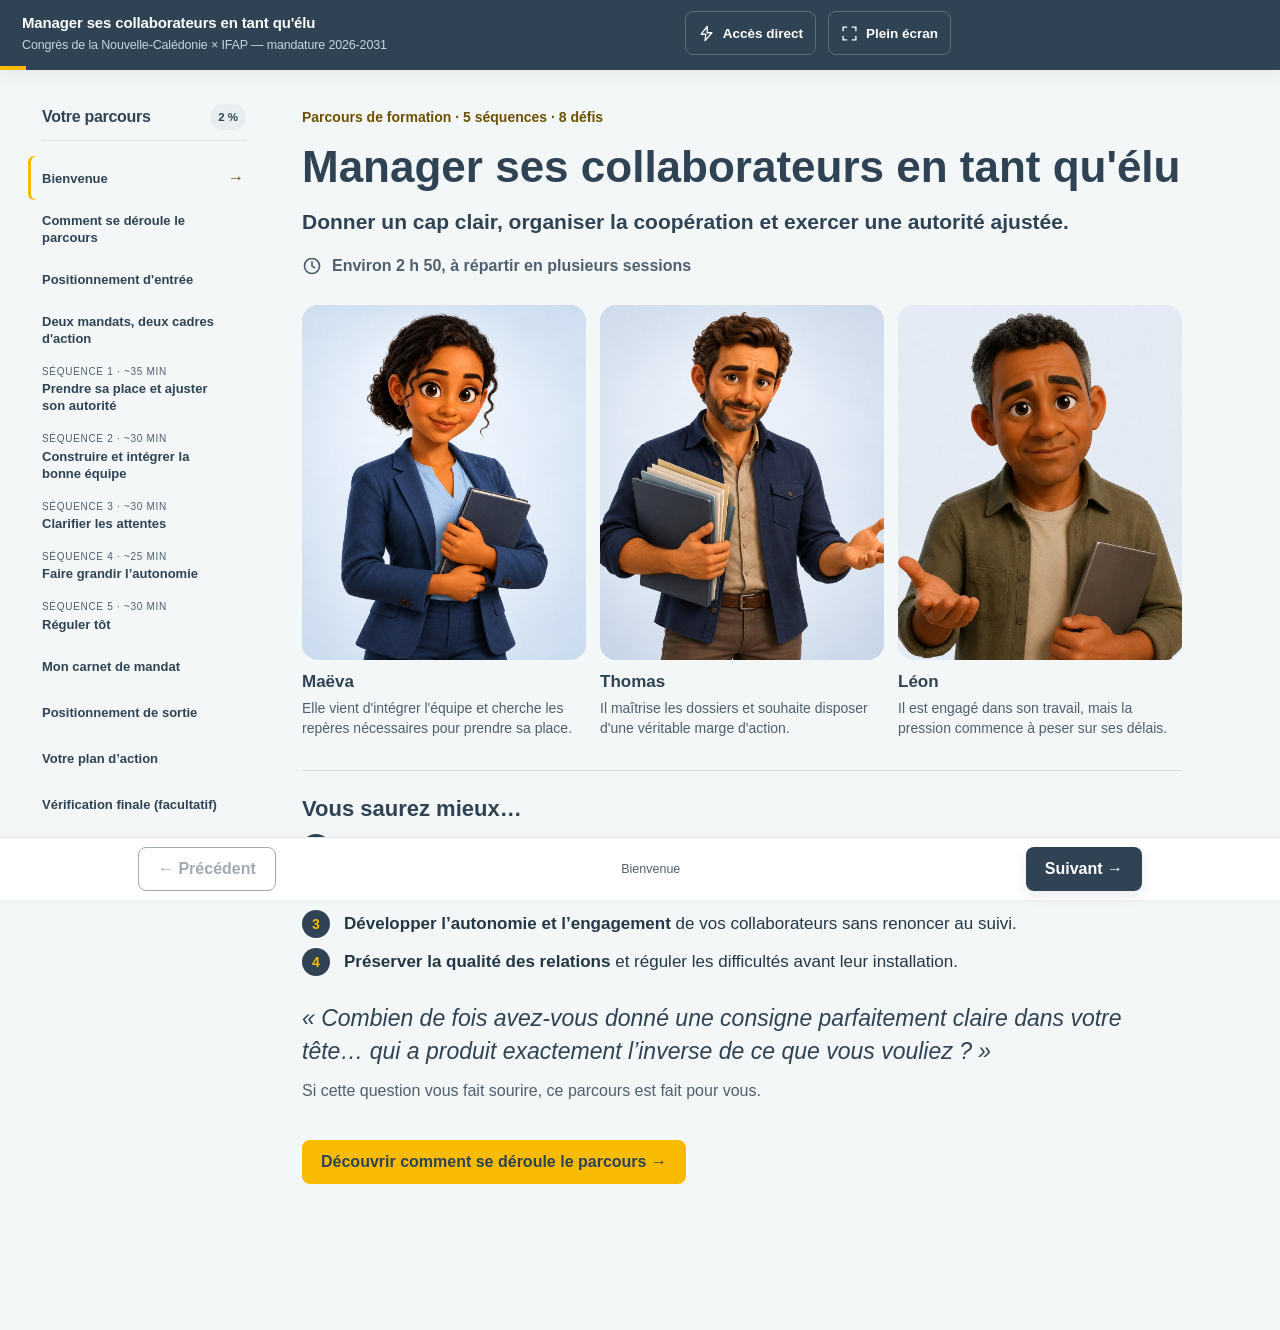
==== commit d29a4c39: "UX18I-AL" ====
--- a/src/index.html
+++ b/src/index.html
@@ -5,6 +5,7 @@
 <meta charset="utf-8"/>
 <meta content="width=device-width, initial-scale=1.0" name="viewport"/>
 <title>Manager ses collaborateurs en tant qu'élu — Congrès × IFAP</title>
+<!-- CANDIDAT UX18I-AL — Lot AL : plan d’action final épuré ; écran de lecture validé à l’affichage (IFAP-04 révisée). -->
 <!-- CANDIDAT UX18I-AK — Lot AK : « Que feriez-vous ? » en composant unique, une situation à la fois. -->
 <!-- CANDIDAT UX18I-AJ — Lot AJ : fiche personnage (C en situation, B en relecture) ; « À retenir » sans aplat. -->
 <!-- CANDIDAT UX18I-AI — Lot AI : largeur 880 px, écrans de fin « À retenir », dépliants harmonisés, cartes sans lettres. -->
@@ -4769,6 +4770,119 @@
 .mgt-sit-nav button:disabled{opacity:.45;cursor:default}
 .mgt-sit-nav button:focus-visible{outline:3px solid var(--or);outline-offset:2px}
 </style>
+
+<style id="ux18i-lot-al">
+/* ==== LOT AL — plan d'action final épuré : pas d'aplat foncé, un seul accent doré ==== */
+#g-fin .mgt-reste,#g-fin .hero{display:none!important}
+#g-fin .mgt-pf-tete{display:flex;flex-direction:column;gap:12px;margin:0 0 32px}
+#g-fin .mgt-pf-kicker{margin:0;font-size:14px;font-weight:700;color:#6B5100}
+#g-fin .mgt-pf-tete h1{margin:0;font-size:40px;line-height:1.1;color:var(--bleu-nuit)}
+#g-fin .mgt-pf-intro{margin:0;font-size:19px;line-height:1.55;max-width:760px}
+#g-fin .mgt-pf-bilan{display:grid;grid-template-columns:repeat(3,minmax(0,1fr));margin:0 0 36px;padding:20px 0;border-top:1px solid #D5DEE4;border-bottom:1px solid #D5DEE4}
+#g-fin .mgt-pf-bilan-item{display:flex;flex-direction:column;justify-content:center;gap:4px;padding:0 20px;border-left:1px solid #D5DEE4;font-size:15px;color:var(--texte-2)}
+#g-fin .mgt-pf-bilan-item:first-child{padding-left:0;border-left:0}
+#g-fin .mgt-pf-bilan-radar{flex-direction:row;align-items:center;justify-content:flex-start;gap:16px}
+#g-fin .mgt-pf-bilan-radar svg{flex:none}
+#g-fin .mgt-pf-bilan-radar div{display:flex;flex-direction:column;align-items:flex-start;gap:3px}
+#g-fin .mgt-pf-bilan-radar b{font-size:16px;color:var(--bleu-nuit)}
+#g-fin .mgt-pf-chiffre{margin:0;font-size:34px;line-height:1;font-weight:800;color:var(--bleu-nuit)}
+#g-fin .mgt-pf-chiffre span{font-size:18px;color:var(--texte-2)}
+#g-fin .mgt-pf-lien{padding:0;min-height:32px;border:0;background:none;font:inherit;font-size:15px;font-weight:700;color:var(--bleu-nuit);text-decoration:underline;text-underline-offset:3px;cursor:pointer}
+#g-fin .mgt-pf-lien:focus-visible,#g-fin .mgt-pf-telecharger:focus-visible{outline:3px solid var(--or);outline-offset:2px}
+/* frise des étapes : un trait au-dessus, pas de boîte */
+#g-fin .mgt-plan-stepper{position:static!important;display:grid!important;grid-template-columns:repeat(3,minmax(0,1fr))!important;gap:8px!important;margin:0 0 30px!important;padding:0!important;background:none!important;border:0!important;box-shadow:none!important}
+#g-fin .mgt-plan-step{display:flex!important;align-items:center;gap:10px;min-height:44px;padding:10px 0 0!important;border:0!important;border-top:3px solid #D5DEE4!important;border-radius:0!important;background:none!important;box-shadow:none!important;color:var(--texte-2)!important;font:inherit;font-size:15px!important;text-align:left;cursor:pointer}
+#g-fin .mgt-plan-step:disabled{cursor:default;opacity:1}
+#g-fin .mgt-plan-step .mgt-plan-step-num{display:grid!important;place-items:center;width:26px!important;height:26px!important;border-radius:50%!important;border:2px solid #A9B8C3!important;background:#fff!important;color:var(--texte-2)!important;font-size:13px!important;font-weight:800}
+#g-fin .mgt-plan-step.terminee{border-top-color:#58788F!important;color:var(--bleu-nuit)!important}
+#g-fin .mgt-plan-step.terminee .mgt-plan-step-num{background:#58788F!important;border-color:#58788F!important;color:#fff!important}
+#g-fin .mgt-plan-step.en-cours{border-top-color:var(--bleu-nuit)!important;color:var(--bleu-nuit)!important;font-weight:700}
+#g-fin .mgt-plan-step.en-cours .mgt-plan-step-num{background:var(--bleu-nuit)!important;border-color:var(--bleu-nuit)!important;color:#fff!important}
+/* étapes */
+#g-fin [data-plan-ecran] > h2{margin:0 0 14px!important;padding:0!important;font-size:28px!important;color:var(--bleu-nuit)}
+#g-fin [data-plan-ecran] > h2::before{display:none!important}
+#g-fin [data-plan-ecran] > .chapo{font-size:18px;margin:0 0 26px;max-width:760px}
+#g-fin .mgt-fin-simple,#g-fin .mgt-fin-retention,#g-fin .mgt-fin-intention-discrete{background:none!important;border:0!important;box-shadow:none!important;padding:0!important;border-radius:0!important}
+#g-fin .mgt-fin-intention-discrete{margin:0 0 26px!important;display:flex;flex-direction:column;gap:6px}
+#g-fin .mgt-fin-intention-discrete[hidden]{display:none!important}
+#g-fin .mgt-fin-intention-discrete strong{font-size:14px;color:var(--texte-2)}
+#g-fin #mgt-fin-intention-rappel{font-size:20px;line-height:1.5;color:var(--bleu-nuit)}
+#g-fin .mgt-pf-question-intention{margin:0;font-size:16px;color:var(--texte-2)}
+#g-fin .mgt-fin-retention label{display:block;font-size:18px;line-height:1.5;font-weight:700;color:var(--encre);margin-bottom:6px}
+#g-fin .mgt-fin-retention .mgt-mini-aide{margin:0 0 10px;font-size:15px;color:var(--texte-2)}
+#g-fin textarea,#g-fin input[type=text]{box-sizing:border-box;width:100%;padding:14px 16px;border:1px solid #C9D4DC;border-radius:12px;background:#fff;font:inherit;font-size:16px;line-height:1.5;color:var(--encre)}
+#g-fin .mgt-pf-nav{position:static!important;display:flex!important;align-items:center;justify-content:space-between;gap:16px;margin:30px 0 0!important;padding:16px 0 0!important;border:0!important;border-top:1px solid #E3E9EE!important;background:none!important;box-shadow:none!important}
+#g-fin .mgt-pf-nav .btn{margin-left:auto}
+#g-fin .mgt-plan-etat{margin:0!important;padding:0!important;border:0!important;background:none!important;font-size:14px!important;color:var(--texte-2)!important;text-align:left!important}
+/* étape 2 : trois lignes empilées, étoile de priorité */
+#g-fin .mgt-pf-lignes{display:flex;flex-direction:column;margin:0}
+#g-fin .mgt-pf-ligne{display:flex;flex-direction:column;gap:10px;padding:22px 0;border-top:1px solid #D5DEE4;background:none!important;box-shadow:none!important;border-radius:0!important}
+#g-fin .mgt-pf-ligne-tete{display:flex;align-items:flex-start;justify-content:space-between;gap:16px}
+#g-fin .mgt-pf-ligne-txt h3{margin:0 0 4px;font-size:21px;color:var(--bleu-nuit)}
+#g-fin .mgt-pf-ligne-txt p{margin:0;font-size:15px;line-height:1.5;color:var(--texte-2)}
+#g-fin .mgt-plan-priority{flex:none;display:inline-flex!important;align-items:center;gap:8px;min-height:44px;width:auto!important;margin:0!important;padding:0 14px!important;border-radius:999px!important;border:1px solid #C9D4DC!important;background:#fff!important;color:var(--bleu-nuit)!important;font:inherit;font-size:14px!important;font-weight:700;box-shadow:none!important;cursor:pointer}
+#g-fin .mgt-plan-priority::before{display:none!important;content:none!important}
+#g-fin .mgt-plan-priority svg{fill:none;stroke:#58788F}
+#g-fin .mgt-plan-priority:disabled{opacity:.5;cursor:default}
+#g-fin .mgt-plan-priority.on{border-color:#B98900!important;background:#FFF6D9!important;color:#5A4400!important}
+#g-fin .mgt-plan-priority.on svg{fill:var(--or);stroke:#B98900}
+#g-fin .mgt-pf-prio textarea{border-color:#B98900}
+#g-fin .mgt-pf-aide{font-size:15px;line-height:1.55;color:var(--texte-2)}
+#g-fin .mgt-pf-aide p{margin:0}
+#g-fin .mgt-pf-aide details.mgt-source{margin-top:4px}
+#g-fin .mgt-pf-plus{margin-top:6px}
+#g-fin .mgt-pf-plus .mgt-fiche-apport,#g-fin .mgt-pf-plus .mgt-autocheck,#g-fin .mgt-pf-plus .mgt-essentiel-p,#g-fin .mgt-pf-plus .mgt-recherche{background:none!important;border:0!important;box-shadow:none!important;padding:0!important;margin:12px 0!important}
+#g-fin .mgt-pf-plus .mgt-recherche .mgt-recherche-kicker{display:none}
+#g-fin .mgt-pf-plus .mgt-essentiel-p::before{display:none!important}
+/* étape 3 */
+#g-fin .mgt-plan-priorite-rappel{margin:0 0 20px!important;padding:16px 0 0!important;border:0!important;border-top:3px solid var(--or)!important;border-radius:0!important;background:none!important;box-shadow:none!important}
+#g-fin #mgt-plan-priorite-texte{margin:0;display:flex;flex-direction:column;gap:8px}
+#g-fin .mgt-pf-prio-lib{font-size:14px;font-weight:700;color:#6B5100}
+#g-fin .mgt-pf-prio-txt{font-size:22px;line-height:1.45;font-weight:700;color:var(--bleu-nuit)}
+#g-fin .mgt-plan-priorite-details{display:flex!important;flex-direction:column!important;gap:0!important;margin:0 0 36px!important}
+#g-fin .mgt-plan-priorite-detail{display:grid!important;grid-template-columns:minmax(0,1fr) minmax(0,1.4fr);grid-template-rows:auto auto;column-gap:20px;align-items:center;padding:16px 0!important;border:0!important;border-top:1px solid #D5DEE4!important;border-radius:0!important;background:none!important}
+#g-fin .mgt-plan-priorite-detail label{grid-column:1;grid-row:1;font-size:17px;font-weight:700;color:var(--encre)}
+#g-fin .mgt-plan-priorite-detail .mgt-plan-mini-aide{grid-column:1;grid-row:2;margin:0;font-size:14px;color:var(--texte-2)}
+#g-fin .mgt-plan-priorite-detail input{grid-column:2;grid-row:1/3;min-height:48px;padding:0 14px}
+#g-fin .mgt-plan-preview-ux7{background:none!important;border:0!important;box-shadow:none!important;padding:0!important}
+#g-fin .mgt-plan-preview-ux7 > h3{margin:0 0 16px;font-size:22px;color:var(--bleu-nuit)}
+#g-fin .mgt-plan-page-9f{max-width:680px;padding:40px 44px!important;background:#fff!important;border:1px solid #DCE5EB!important;border-radius:6px!important;box-shadow:0 1px 2px rgba(31,52,68,.06),0 12px 32px rgba(31,52,68,.08)!important}
+#g-fin .mgt-plan-intro-hero{display:block!important;margin:0 0 6px!important;padding:0 0 14px!important;background:none!important;border:0!important;border-bottom:2px solid var(--or)!important;border-radius:0!important;box-shadow:none!important}
+#g-fin .mgt-plan-intro-hero::before,#g-fin .mgt-plan-intro-hero::after{display:none!important}
+#g-fin .mgt-plan-intro-hero h1{margin:0 0 4px!important;font-size:28px!important;color:var(--bleu-nuit)!important}
+#g-fin .mgt-plan-intro-hero p{margin:0!important;color:var(--texte-2)!important}
+#g-fin .mgt-plan-intro-marque{text-transform:none!important;letter-spacing:0!important;font-size:12px!important;font-weight:700;color:var(--texte-2)!important}
+#g-fin .mgt-plan-print-priorite{padding:4px 0 4px 16px!important;border:0!important;border-left:3px solid var(--or)!important;background:none!important;border-radius:0!important}
+#g-fin .mgt-plan-repere{padding:12px 0 0!important;background:none!important;border-radius:0!important;border-top:1px solid #E3E9EE}
+#g-fin .mgt-plan-preview-actions{display:flex!important;flex-wrap:wrap;align-items:center;gap:20px;margin:22px 0 0!important;padding:0!important;background:none!important;border:0!important}
+#g-fin .mgt-pf-telecharger{display:inline-flex;align-items:center;gap:10px;min-height:50px;padding:0 24px;border-radius:12px;border:0;background:var(--or);color:var(--bleu-nuit);font:inherit;font-size:16px;font-weight:800;cursor:pointer}
+#g-fin .mgt-print-help{flex-basis:100%;margin:0;font-size:14px;color:var(--texte-2)}
+#g-fin .mgt-pf-citation{margin:44px 0 14px;padding-top:30px;border-top:1px solid #D5DEE4;font-size:28px;line-height:1.35;font-style:italic;color:var(--bleu-nuit)}
+#g-fin .mgt-pf-conclusion{background:none!important;border:0!important;box-shadow:none!important;padding:0!important;margin:0!important;max-width:760px}
+#g-fin .mgt-pf-conclusion p{font-size:16px;line-height:1.6;color:var(--texte-2);margin:0 0 10px}
+#g-fin .mgt-pf-pied{display:flex;flex-wrap:wrap;align-items:center;justify-content:space-between;gap:16px;margin-top:26px;padding-top:16px;border-top:1px solid #E3E9EE}
+#g-fin .mgt-pf-statut{margin:0;display:inline-flex;flex-wrap:wrap;align-items:center;gap:8px;font-size:15px;color:var(--encre)}
+#g-fin .mgt-pf-statut.mgt-pf-ok{font-weight:700;color:#1F5A43}
+#g-fin .mgt-pf-credits{font-weight:400;color:var(--texte-2)}
+#g-fin .mgt-plan-step.terminee .mgt-plan-step-num{font-size:0!important}
+#g-fin .mgt-plan-step.terminee .mgt-plan-step-num::before{content:"✓";font-size:14px!important;color:#fff}
+#g-fin .mgt-pf-aide details.mgt-source,#g-fin .mgt-pf-aide details.mgt-source > summary{border:0!important;background:none!important;box-shadow:none!important;padding:0!important;margin:0!important;min-height:0!important}
+#g-fin .mgt-pf-aide details.mgt-source{margin-top:4px!important}
+#g-fin .mgt-pf-aide details.mgt-source > summary{display:inline-flex!important;align-items:center;gap:6px;min-height:36px!important;font-size:14px!important;font-weight:700;color:var(--bleu-nuit)!important;text-decoration:underline;text-underline-offset:3px}
+#g-fin .mgt-pf-aide details.mgt-source > summary::after,#g-fin .mgt-pf-aide details.mgt-source > summary::before{display:none!important;content:none!important}
+#g-fin .mgt-pf-aide .mgt-reference-icon-ux15{display:none!important}
+#g-fin .mgt-pf-aide details.mgt-source > p{margin:4px 0 0!important;font-size:14px}
+#g-fin #mgt-feuille-route #mgt-feuille-contenu{background:none!important;padding:0!important;border:0!important;box-shadow:none!important}
+#g-fin #mgt-feuille-route #mgt-feuille-contenu .mgt-plan-print-priorite{margin:18px 0!important;padding:4px 0 4px 16px!important;border:0!important;border-left:3px solid var(--or)!important;background:none!important;border-radius:0!important}
+#g-fin #mgt-feuille-route #mgt-feuille-contenu .mgt-plan-print-priorite h2{font-size:16px!important;color:#6B5100!important;margin:0 0 6px!important}
+#g-fin .mgt-pf-telecharger::before,#g-fin .mgt-pf-telecharger::after,#g-fin .mgt-print-help::before{display:none!important;content:none!important}
+#g-fin .mgt-print-help{padding-left:0!important}
+#g-fin .mgt-plan-priorite-detail{grid-template-columns:minmax(0,1fr) minmax(0,1.6fr)!important}
+body.mgt-pf-avant-fin #g-btn-suiv{visibility:hidden}
+/* correctif hors plan : numéros de la grille S5 « Recadrer et réguler » illisibles (gris sur gris-bleu) */
+.g-contenu .panel .mgt-grid-step-num-ux14{color:#fff!important}
+@media(max-width:760px){#g-fin .mgt-pf-bilan{grid-template-columns:1fr;gap:16px}#g-fin .mgt-pf-bilan-item{padding:0;border-left:0}#g-fin .mgt-plan-priorite-detail{grid-template-columns:1fr}#g-fin .mgt-plan-priorite-detail input{grid-column:1;grid-row:3;margin-top:8px}#g-fin .mgt-pf-ligne-tete{flex-direction:column}}
+</style>
 </head>
 <body>
 <header class="g-chrome" role="banner">
@@ -5782,13 +5896,8 @@
        clôture et déclenche elle-même le bilan et la complétion. -->
 <div aria-hidden="true" hidden="" id="g-satisf"><div id="g-satisf-items"></div><button aria-label="Valider la satisfaction" disabled="" id="g-satisf-suivant" type="button"></button></div>
 <!-- ============ NOYAU · CLÔTURE (S6-02 à S6-06 repliés dans le slot "fin" — adaptation n°3) ============ -->
-<section class="panel" data-obligatoire="" data-titre="Votre plan d’action" id="g-fin">
-<div class="hero">
-<p class="eyebrow">Clôture</p>
-<h1>Votre plan d’action</h1>
-<p data-source-mnl="MNL-0946">Le parcours vous a donné des repères. Cette dernière étape a un objectif différent : transformer ces repères en gestes réellement tenus, une fois le parcours terminé.</p>
-<p class="mgt-mini-aide" data-source-mnl="MNL-0902" id="mgt-transition-plan-m6">Les ajustements identifiés dans ce parcours — communication, délégation, tensions, autorité — se rassemblent maintenant dans un engagement concret.</p>
-</div>
+<section class="panel mgt-plan-v2" data-obligatoire="" data-titre="Votre plan d’action" id="g-fin">
+<header class="mgt-pf-tete"><p class="mgt-pf-kicker">Clôture du parcours</p><h1>Votre plan d’action</h1><p class="mgt-pf-intro" data-source-mnl="MNL-0946">Le parcours vous a donné des repères. Cette dernière étape a un objectif différent : transformer ces repères en gestes réellement tenus, une fois le parcours terminé.</p></header><section aria-label="Votre parcours en un coup d’œil" class="mgt-pf-bilan" id="mgt-pf-bilan"></section>
 <nav aria-label="Étapes du plan d’action" class="mgt-plan-stepper">
 <button class="mgt-plan-step en-cours" data-plan-step="1" type="button"><span class="mgt-plan-step-num">1</span><span>Ce que je retiens</span></button>
 <button class="mgt-plan-step" data-plan-step="2" type="button"><span class="mgt-plan-step-num">2</span><span>Mon plan d’action</span></button>
@@ -5799,55 +5908,55 @@
 <div hidden="" id="g-delta-zone"></div>
 <div data-plan-ecran="1">
 <h2>Ce que je retiens</h2>
-<p class="chapo" data-source-mnl="MNL-0936 MNL-0938 MNL-0939">Avant de construire votre plan d’action, un rappel de ce que vous avez posé au fil du parcours : votre photographie de départ, sur les 6 dimensions, et l’intention que vous aviez formulée dès l’entrée dans le parcours.</p>
+
 <div class="mgt-fin-simple">
-<div class="mgt-accueil-mnl" data-source-mnl="MNL-0972"><p>À l’entrée du parcours, vous aviez formulé une intention. La voici, rappelée ci-dessous. A-t-elle été suivie, ajustée en cours de route, ou dépassée par d’autres priorités apparues pendant le parcours ?</p></div><div class="mgt-fin-intention-discrete" hidden="" id="mgt-fin-intention-discrete">
-<strong>Votre intention de départ</strong>
+<div class="mgt-fin-intention-discrete" hidden="" id="mgt-fin-intention-discrete">
+<strong>Votre intention au départ du parcours</strong>
 <div id="mgt-fin-intention-rappel"></div>
-</div>
+<p class="mgt-pf-question-intention" data-source-mnl="MNL-0972">A-t-elle été suivie, ajustée en cours de route, ou dépassée par d’autres priorités apparues pendant le parcours ?</p></div>
 <div class="mgt-fin-retention">
 <label data-source-mnl="MNL-0942" for="mgt-fin-surprise">En relisant l’ensemble de ce que vous avez écrit depuis le début du parcours, qu’est-ce qui vous surprend le plus — une évolution nette, une constance, ou une prise de conscience inattendue ?</label>
-<p class="mgt-mini-aide">Quelques mots suffisent. Cette réponse est facultative.</p>
-<textarea data-plan-store="plan-chemin-surprise" id="mgt-fin-surprise" placeholder="Ex. Je veux davantage expliciter le résultat attendu avant de déléguer." rows="4"></textarea>
+<p class="mgt-mini-aide">Quelques mots suffisent. Facultatif.</p>
+<textarea data-plan-store="plan-chemin-surprise" id="mgt-fin-surprise" placeholder="Ex. Je veux davantage expliciter le résultat attendu avant de déléguer." rows="3"></textarea>
 </div>
-<aside class="mgt-recherche" data-source-mnl="MNL-0947 MNL-0948"><p class="mgt-recherche-kicker">Un repère qui vient de la recherche sur l’engagement</p><p class="mgt-en-bref"><strong>En bref —</strong> Un plan précis du type « si… alors… » multiplie les chances de passer réellement à l’action.</p><details class="mgt-recherche-detail"><summary>Lire le repère complet et sa source</summary><div class="mgt-recherche-corps"><p>Les travaux de Peter Gollwitzer, menés depuis la fin des années 1990 et largement confirmés depuis, comparent deux façons de se fixer un objectif : une intention générale ("je vais mieux déléguer") et un plan précis, formulé à l'avance ("si telle situation se présente, je ferai précisément cela"). Ses recherches montrent que le second type de formulation multiplie très nettement les chances que l'action soit réellement mise en œuvre — parce que la décision est déjà prise avant que la situation n'arrive, et qu'il ne reste plus qu'à l'appliquer.</p><details class="mgt-source" data-source-mnl="MNL-0947 MNL-0948"><summary><span aria-hidden="true" class="mgt-reference-icon-ux15"><svg viewbox="0 0 24 24"><path d="M4 5.5A2.5 2.5 0 0 1 6.5 3H11a2 2 0 0 1 2 2v15a2 2 0 0 0-2-2H6.5A2.5 2.5 0 0 0 4 20.5z"></path><path d="M20 5.5A2.5 2.5 0 0 0 17.5 3H13v17a2 2 0 0 1 2-2h2.5a2.5 2.5 0 0 1 2.5 2.5z"></path></svg></span><span class="mgt-reference-label-ux15">Source</span></summary><p>Gollwitzer, P. M. (1999). <cite>Implementation intentions: Strong effects of simple plans.</cite> American Psychologist, 54(7), 493–503.</p></details></div></details></aside><p class="mgt-essentiel-p" data-source-mnl="MNL-0949"><strong>Ce que l'on peut en retenir —</strong> Un plan d'action utile ne décrit pas une bonne intention : il décrit une action précise, à un moment précis, dans une situation précise.</p>
+
 </div>
-<div class="mgt-plan-navigation mgt-plan-navigation-bar-ux15"><button class="btn btn-primaire" data-plan-aller="2" type="button">Étape suivante →</button></div>
+<div class="mgt-pf-nav"><button class="btn btn-primaire" data-plan-aller="2" type="button">Continuer : mon plan d’action →</button></div>
 </div>
 <div data-plan-ecran="2" hidden="">
 <h2>Mon plan d’action</h2>
-<p class="chapo">Écrivez ce qui vous est utile, puis choisissez l’engagement que vous voulez traiter en priorité.</p>
-<dl class="mgt-fiche-apport" data-source-mnl="MNL-0952 MNL-0953 MNL-0954 MNL-0955 MNL-0956"><dt>Objectif</dt><dd>Passer en revue votre pratique actuelle selon trois catégories simples, pour identifier des actions concrètes dans chacune.</dd><dt>Concept</dt><dd>Trois familles de décisions suffisent à couvrir la plupart des ajustements possibles : ce que vous maintenez parce que ça fonctionne déjà, ce que vous arrêtez parce que ça ne sert plus votre pratique, et ce que vous expérimentez parce que ce parcours vous a donné une piste à tester.</dd><dt>Principe</dt><dd>Ces trois catégories se distinguent nettement : maintenir ne demande pas de description détaillée (un rappel suffit), arrêter demande de nommer précisément ce qui s'arrête, et expérimenter demande une action testable, avec une échéance.</dd><dt>Utilité</dt><dd>Cette structure évite deux pièges fréquents des plans d'action : vouloir tout changer d'un coup (au risque de ne rien tenir), ou rester si général que rien de concret n'en ressort.</dd><dt>Mise en pratique</dt><dd>Pour chaque catégorie, une seule règle : une phrase courte, avec un verbe d'action, et si possible une échéance.</dd></dl><p data-source-mnl="MNL-0958"><strong>Votre mission, si vous l’acceptez.</strong> Complétez les trois catégories ci-dessous. Un seul engagement précis vaut mieux que cinq engagements vagues.</p><div class="mgt-plan-mode-emploi"><span>1</span><p><strong>Écrivez</strong> une, deux ou trois idées.</p><span>2</span><p><strong>Choisissez</strong> votre priorité.</p></div>
-<div class="mgt-plan-categories-ux7">
-<article class="mgt-plan-card-ux7">
-<h3>Je maintiens</h3>
-<p data-source-mnl="MNL-0959">Ce qui fonctionne déjà dans ma pratique — au moins 1 élément.</p>
-<textarea aria-label="Je maintiens" data-plan-store="plan-maintenir" placeholder="Ex. Je maintiens un point de suivi convenu à l’avance."></textarea>
-<button class="mgt-plan-priority" data-plan-priority="maintenir" disabled="" type="button">En faire ma priorité</button>
+<p class="chapo" data-source-mnl="MNL-0956 MNL-0958">Une phrase courte, avec un verbe d’action, dans chaque catégorie : un seul engagement précis vaut mieux que cinq engagements vagues. Puis marquez d’une étoile celui que vous voulez traiter en premier.</p>
+
+<div class="mgt-pf-lignes">
+<article class="mgt-pf-ligne"><div class="mgt-pf-ligne-tete"><div class="mgt-pf-ligne-txt"><h3>Je maintiens</h3><p data-source-mnl="MNL-0959">Ce qui fonctionne déjà dans ma pratique — au moins 1 élément.</p></div><button class="mgt-plan-priority" data-plan-priority="maintenir" disabled="" type="button">En faire ma priorité</button></div>
+
+
+<textarea aria-label="Je maintiens" data-plan-store="plan-maintenir" placeholder="Ex. Je maintiens un point de suivi convenu à l’avance." rows="2"></textarea>
+
 </article>
-<article class="mgt-plan-card-ux7">
-<h3>J’arrête</h3>
-<p data-source-mnl="MNL-0960">Ce qui ne sert plus ma pratique de manager — au moins 1 élément, formulé précisément : quoi, à partir de quand.</p>
-<textarea aria-label="J’arrête" data-plan-store="plan-arreter" placeholder="Ex. J’arrête de reprendre un dossier au premier imprévu."></textarea>
-<button class="mgt-plan-priority" data-plan-priority="arreter" disabled="" type="button">En faire ma priorité</button>
+<article class="mgt-pf-ligne"><div class="mgt-pf-ligne-tete"><div class="mgt-pf-ligne-txt"><h3>J’arrête</h3><p data-source-mnl="MNL-0960">Ce qui ne sert plus ma pratique de manager — au moins 1 élément, formulé précisément : quoi, à partir de quand.</p></div><button class="mgt-plan-priority" data-plan-priority="arreter" disabled="" type="button">En faire ma priorité</button></div>
+
+
+<textarea aria-label="J’arrête" data-plan-store="plan-arreter" placeholder="Ex. J’arrête de reprendre un dossier au premier imprévu." rows="2"></textarea>
+
 </article>
-<article class="mgt-plan-card-ux7">
-<h3>J’expérimente</h3>
-<p data-source-mnl="MNL-0961">Ce que ce parcours m’a donné envie de tester — au moins 1 élément, selon la structure : « Si [situation précise] se présente, alors je [action précise], d’ici [échéance]. »</p>
-<textarea aria-label="J’expérimente" data-plan-store="plan-experimenter" placeholder="Ex. Je teste une question de reformulation avant de donner ma solution."></textarea>
-<button class="mgt-plan-priority" data-plan-priority="experimenter" disabled="" type="button">En faire ma priorité</button>
-</article>
+<article class="mgt-pf-ligne"><div class="mgt-pf-ligne-tete"><div class="mgt-pf-ligne-txt"><h3>J’expérimente</h3><p data-source-mnl="MNL-0961">Ce que ce parcours m’a donné envie de tester — au moins 1 élément, selon la structure : « Si [situation précise] se présente, alors je [action précise], d’ici [échéance]. »</p></div><button class="mgt-plan-priority" data-plan-priority="experimenter" disabled="" type="button">En faire ma priorité</button></div>
+
+
+<textarea aria-label="J’expérimente" data-plan-store="plan-experimenter" placeholder="Ex. Je teste une question de reformulation avant de donner ma solution." rows="2"></textarea>
+
+<div class="mgt-pf-aide" data-source-mnl="MNL-0947 MNL-0948"><p><strong>En bref —</strong> Un plan précis du type « si… alors… » multiplie les chances de passer réellement à l’action.</p><details class="mgt-source" data-source-mnl="MNL-0947 MNL-0948"><summary><span aria-hidden="true" class="mgt-reference-icon-ux15"><svg viewbox="0 0 24 24"><path d="M4 5.5A2.5 2.5 0 0 1 6.5 3H11a2 2 0 0 1 2 2v15a2 2 0 0 0-2-2H6.5A2.5 2.5 0 0 0 4 20.5z"></path><path d="M20 5.5A2.5 2.5 0 0 0 17.5 3H13v17a2 2 0 0 1 2-2h2.5a2.5 2.5 0 0 1 2.5 2.5z"></path></svg></span><span class="mgt-reference-label-ux15">Source</span></summary><p>Gollwitzer, P. M. (1999). <cite>Implementation intentions: Strong effects of simple plans.</cite> American Psychologist, 54(7), 493–503.</p></details></div></article>
 </div>
-<div class="mgt-autocheck" data-source-mnl="MNL-0963 MNL-0964 MNL-0965 MNL-0966"><p><strong>Avant de passer à la suite, vérifiez :</strong></p><ul><li>Chaque engagement est spécifique (une action précise, pas une intention générale).</li><li>Chaque engagement est mesurable ou observable (vous saurez dire si c’est fait).</li><li>Chaque engagement est réaliste et daté (une échéance concrète).</li></ul></div><div aria-live="polite" class="mgt-plan-etat" id="mgt-plan-categories-etat">Écrivez au moins une idée, puis choisissez votre priorité.</div>
-<div class="mgt-plan-navigation mgt-plan-navigation-bar-ux15">
-<button class="btn btn-primaire" data-plan-aller="3" disabled="" id="mgt-plan-vers-3" type="button">Étape suivante →</button>
+
+<details class="mgt-m-plus mgt-pf-plus"><summary>Pour aller plus loin : pourquoi ces trois catégories</summary><div class="mgt-m-plus-corps"><dl class="mgt-fiche-apport" data-source-mnl="MNL-0952 MNL-0953 MNL-0954 MNL-0955 MNL-0956"><dt>Objectif</dt><dd>Passer en revue votre pratique actuelle selon trois catégories simples, pour identifier des actions concrètes dans chacune.</dd><dt>Concept</dt><dd>Trois familles de décisions suffisent à couvrir la plupart des ajustements possibles : ce que vous maintenez parce que ça fonctionne déjà, ce que vous arrêtez parce que ça ne sert plus votre pratique, et ce que vous expérimentez parce que ce parcours vous a donné une piste à tester.</dd><dt>Principe</dt><dd>Ces trois catégories se distinguent nettement : maintenir ne demande pas de description détaillée (un rappel suffit), arrêter demande de nommer précisément ce qui s'arrête, et expérimenter demande une action testable, avec une échéance.</dd><dt>Utilité</dt><dd>Cette structure évite deux pièges fréquents des plans d'action : vouloir tout changer d'un coup (au risque de ne rien tenir), ou rester si général que rien de concret n'en ressort.</dd><dt>Mise en pratique</dt><dd>Pour chaque catégorie, une seule règle : une phrase courte, avec un verbe d'action, et si possible une échéance.</dd></dl><div class="mgt-autocheck" data-source-mnl="MNL-0963 MNL-0964 MNL-0965 MNL-0966"><p><strong>Avant de passer à la suite, vérifiez :</strong></p><ul><li>Chaque engagement est spécifique (une action précise, pas une intention générale).</li><li>Chaque engagement est mesurable ou observable (vous saurez dire si c’est fait).</li><li>Chaque engagement est réaliste et daté (une échéance concrète).</li></ul></div><p class="mgt-essentiel-p" data-source-mnl="MNL-0949"><strong>Ce que l'on peut en retenir —</strong> Un plan d'action utile ne décrit pas une bonne intention : il décrit une action précise, à un moment précis, dans une situation précise.</p><div class="mgt-pf-recherche-complete"><aside class="mgt-recherche" data-source-mnl="MNL-0947 MNL-0948"><p class="mgt-recherche-kicker">Un repère qui vient de la recherche sur l’engagement</p><p class="mgt-en-bref"><strong>En bref —</strong> Un plan précis du type « si… alors… » multiplie les chances de passer réellement à l’action.</p><details class="mgt-recherche-detail"><summary>Lire le repère complet et sa source</summary><div class="mgt-recherche-corps"><p>Les travaux de Peter Gollwitzer, menés depuis la fin des années 1990 et largement confirmés depuis, comparent deux façons de se fixer un objectif : une intention générale ("je vais mieux déléguer") et un plan précis, formulé à l'avance ("si telle situation se présente, je ferai précisément cela"). Ses recherches montrent que le second type de formulation multiplie très nettement les chances que l'action soit réellement mise en œuvre — parce que la décision est déjà prise avant que la situation n'arrive, et qu'il ne reste plus qu'à l'appliquer.</p></div></details></aside></div></div></details><div class="mgt-pf-nav"><div aria-live="polite" class="mgt-plan-etat" id="mgt-plan-categories-etat">Écrivez au moins une idée, puis choisissez votre priorité.</div>
+<button class="btn btn-primaire" data-plan-aller="3" disabled="" id="mgt-plan-vers-3" type="button">Continuer : j’emporte mon plan →</button>
 </div>
 </div>
 <div data-plan-ecran="3" hidden="">
 <h2>J’emporte mon plan</h2>
-<p class="chapo">Votre priorité est choisie. Trois précisions facultatives peuvent maintenant faciliter le passage à l’action.</p>
+<p class="chapo">Trois précisions facultatives pour passer plus facilement à l’action, puis votre plan est prêt.</p>
 <div class="mgt-plan-priorite-rappel" id="mgt-plan-priorite-rappel">
-<strong>Votre engagement prioritaire</strong>
+
 <p id="mgt-plan-priorite-texte"></p>
 </div>
 <div class="mgt-plan-priorite-details">
@@ -5868,19 +5977,19 @@
 </div>
 </div>
 <div class="mgt-plan-preview-ux7" id="mgt-feuille-route">
-<h3>Mon plan d’action managérial</h3>
-<p class="mgt-mini-aide">L’aperçu n’affiche que ce que vous avez réellement renseigné.</p>
+<h3>Votre plan, prêt à emporter</h3>
+
 <div id="mgt-feuille-contenu"></div>
 <div class="mgt-plan-preview-actions">
-<button class="btn btn-primaire" id="mgt-btn-imprimer" type="button">Imprimer / enregistrer mon plan en PDF</button><p class="mgt-print-help">Sur tablette ou ordinateur, le bouton ouvre une version propre du plan puis la fenêtre d’impression. Vous pouvez choisir « Enregistrer au format PDF » si votre appareil le propose.</p>
-<button class="btn btn-secondaire" data-plan-aller="2" type="button">← Modifier mon plan</button>
+<button class="mgt-pf-telecharger" id="mgt-btn-imprimer" type="button"><svg aria-hidden="true" fill="none" height="18" stroke="currentColor" stroke-linecap="round" stroke-linejoin="round" stroke-width="2.4" viewbox="0 0 24 24" width="18"><path d="M12 4v11M7 10l5 5 5-5M5 20h14"></path></svg>Télécharger mon plan (PDF)</button>
+<button class="mgt-pf-lien" data-plan-aller="2" type="button">Modifier mon plan</button>
+<p class="mgt-print-help">Le bouton ouvre une version propre du plan ; choisissez « Enregistrer au format PDF » pour le garder.</p></div>
 </div>
-</div>
-<div class="mgt-plan-final-phrase">« Le parcours se termine ici. Votre plan, lui, commence maintenant. »</div>
-<p style="text-align:center"><button class="btn btn-tertiaire" data-go="g-credits" id="mgt-btn-credits" type="button">Voir les crédits</button></p>
-</div>
+<p class="mgt-pf-citation">« Le parcours se termine ici. Votre plan, lui, commence maintenant. »</p>
+
+<div class="mgt-pf-conclusion" data-source-mnl="MNL-0975 MNL-0976"><p>Ce parcours ne s'arrête pas à un score ou à un quiz réussi. Il se prolonge dans les prochaines semaines de votre mandat, à travers les trois engagements que vous venez d'écrire.</p><p><strong>Un dernier repère —</strong> Votre plan d’action, votre check-list « 30 premiers jours », vos grilles d’auto-évaluation et vos deux grilles de questions puissantes restent accessibles et réutilisables à tout moment depuis le parcours, bien après sa clôture.</p></div><div class="mgt-pf-pied"><p aria-live="polite" class="mgt-pf-statut" id="mgt-pf-statut"></p><button class="mgt-pf-lien mgt-pf-credits" data-go="g-credits" id="mgt-btn-credits" type="button">Crédits</button></div></div>
 <button aria-hidden="true" hidden="" id="g-btn-reprendre" tabindex="-1" type="button"></button>
-<div class="mgt-conclusion-mnl" data-source-mnl="MNL-0975 MNL-0976"><h2>Pour conclure ce parcours</h2><p>Ce parcours ne s'arrête pas à un score ou à un quiz réussi. Il se prolonge dans les prochaines semaines de votre mandat, à travers les trois engagements que vous venez d'écrire.</p><p><strong>Un dernier repère —</strong> Votre plan d’action, votre check-list « 30 premiers jours », vos grilles d’auto-évaluation et vos deux grilles de questions puissantes restent accessibles et réutilisables à tout moment depuis le parcours, bien après sa clôture.</p></div>
+
 </section>
 <!-- ============ NOYAU · CRÉDITS (R65-R67 — CORPUS v2, partie IV) ============
        Dernier écran, sobre. L'id contient « credit » : le noyau v1.6 gelé
@@ -6062,7 +6171,10 @@
 function terminer(id){id=id||etat.page;if(!dansProgression(id))return;etat.terminees[id]=1;majJauge();sauver();verifierCompletion()}
 function aller(id){var c=document.getElementById(id);if(!c)return;
  $$('.panel').forEach(function(p){p.classList.remove('actif')});c.classList.add('actif');
- etat.page=id;etat.vues[id]=1;majJauge();sauver();window.scrollTo({top:0,behavior:'smooth'});
+ etat.page=id;etat.vues[id]=1;
+ /* Lot AL (IFAP-04 révisée) : un écran de lecture est validé dès qu'il est affiché ; seules les activités requises restent à faire. */
+ try{if(["g-pre","g-post","g-fin","mod-s1-05","mod-s2-05","mod-s3-06","mod-s4-07","mod-s5-07"].indexOf(id)<0&&dansProgression(id))etat.terminees[id]=1}catch(e){}
+ majJauge();sauver();try{verifierCompletion()}catch(e){}window.scrollTo({top:0,behavior:'smooth'});
  var titre=c.querySelector('h1,h2,[data-titre-focus]');
  if(titre){if(!titre.hasAttribute('tabindex'))titre.setAttribute('tabindex','-1');titre.focus({preventScroll:true})}
  if(window.matchMedia('(max-width:900px)').matches){
@@ -7626,10 +7738,10 @@
   var choisi=p===k&&!!v,card=bt.closest('.mgt-plan-card-ux7');
   bt.classList.toggle('on',choisi);if(card)card.classList.toggle('mgt-plan-card-prioritaire-ux14',choisi);
   bt.setAttribute('aria-pressed',choisi?'true':'false');
-  bt.textContent=choisi?'Priorité choisie ✓':(v?'Choisir comme priorité':'Écrivez d’abord une idée')
+  bt.innerHTML='<svg aria-hidden="true" width="18" height="18" viewBox="0 0 24 24" stroke-width="2" stroke-linejoin="round"><path d="M12 3l2.8 5.8 6.2.8-4.5 4.4 1.1 6.2L12 17.3l-5.6 2.9 1.1-6.2L3 9.6l6.2-.8z"/></svg>'+(choisi?'Ma priorité':'En faire ma priorité');bt.title=v?'':'Écrivez d’abord une idée';if(card)card.classList.toggle('mgt-pf-prio',choisi)
  });
  if(p&&!mgtPlanValeur('plan-'+p)){delete MGT_REPONSES['plan-priorite'];p=null}
- var texte=document.getElementById('mgt-plan-priorite-texte');if(texte)texte.innerHTML=p?'<strong>'+mgtLibellePriorite(p)+'</strong><br>'+mgtPlanEchapper(mgtPlanValeur('plan-'+p)):'Choisissez d’abord votre priorité à l’étape précédente.';
+ var texte=document.getElementById('mgt-plan-priorite-texte');if(texte)texte.innerHTML=p?'<span class="mgt-pf-prio-lib">Votre priorité · '+mgtLibellePriorite(p)+'</span><span class="mgt-pf-prio-txt">'+mgtPlanEchapper(mgtPlanValeur('plan-'+p))+'</span>':'Choisissez d’abord votre priorité à l’étape précédente.';
  var valide=mgtPlanPrioriteValide(),vers3=document.getElementById('mgt-plan-vers-3');if(vers3)vers3.disabled=!valide;
  var step3=document.querySelector('[data-plan-step="3"]');if(step3)step3.disabled=!valide
 }
@@ -7645,13 +7757,13 @@
  if(etat){
   if(!mgtPlanAuMoinsUnEngagement()){
    etat.classList.remove('ok');
-   etat.textContent='Écrivez au moins une idée, puis choisissez votre priorité.'
+   etat.textContent='Une idée et une étoile suffisent pour continuer.'
   }else if(!mgtPlanPrioriteValide()){
    etat.classList.remove('ok');
-   etat.textContent='Vos idées sont enregistrées. Cliquez maintenant sur « Choisir comme priorité » sous l’engagement que vous voulez approfondir.'
+   etat.textContent='Marquez d’une étoile l’engagement que vous voulez traiter en premier.'
   }else{
    etat.classList.add('ok');
-   etat.textContent='Priorité choisie : '+mgtLibellePriorite(MGT_REPONSES['plan-priorite'])+'. Vous pouvez maintenant la préciser.'
+   etat.textContent='Priorité choisie : '+mgtLibellePriorite(MGT_REPONSES['plan-priorite'])+'.'
   }
  }
  mgtActualiserPriorite()
@@ -7744,9 +7856,9 @@
   '<title>'+titre+'</title><style>'+ 
   '@page{size:A4;margin:14mm}*{box-sizing:border-box}body{margin:0;font-family:Lato,Arial,sans-serif;color:#243746;background:#f4f7f8}'+
   '.mgt-plan-page-9f{width:100%;max-width:800px;min-height:calc(297mm - 28mm);margin:18px auto;padding:18mm 16mm 14mm;background:#fff;border-radius:0;box-shadow:0 5px 20px rgba(31,52,68,.08)}'+
-  '.mgt-plan-intro-marque{margin:0 0 12px;color:#5f7280;font-size:11px;text-transform:uppercase;letter-spacing:.08em}.mgt-plan-intro-hero{display:grid;grid-template-columns:1fr 100px;gap:18px;align-items:center;padding-bottom:16px;border-bottom:4px solid #d7b35a}.mgt-plan-intro-hero h1{margin:0 0 5px;font-size:29px;line-height:1.05;color:#1f3444}.mgt-plan-intro-hero p{margin:0;color:#596d7a}.mgt-plan-intro-hero img{width:94px;height:108px;object-fit:contain}'+
-  '.mgt-plan-print-section{margin:0;padding:17px 0;border:0;border-bottom:1px solid #dce5e9;background:transparent;break-inside:avoid}.mgt-plan-print-section h3{margin:0 0 7px;color:#1f3444;font-size:15px}.mgt-plan-print-section p{margin:0;white-space:pre-wrap;line-height:1.55}.mgt-plan-print-priorite{margin:18px 0;padding:17px 18px;border:0;border-left:4px solid #d7b35a;background:#fff8e6}.mgt-plan-print-priorite h2{margin:0 0 8px;color:#1f3444;font-size:19px}'+
-  '.mgt-plan-repere{margin-top:18px;padding:13px 15px;border-radius:12px;background:#eaf3f4}.mgt-plan-repere strong{color:#244d59}.mgt-plan-repere p{margin:4px 0 0}.mgt-plan-pied{display:flex;justify-content:space-between;gap:14px;margin-top:22px;padding-top:10px;border-top:1px solid #dce5e9;color:#6e7f8a;font-size:10px}'+
+  '.mgt-plan-intro-marque{margin:0 0 12px;color:#5f7280;font-size:11px;text-transform:uppercase;letter-spacing:.08em}.mgt-plan-intro-hero{display:grid;grid-template-columns:1fr 100px;gap:18px;align-items:center;padding-bottom:16px;border-bottom:2px solid #F8BB00}.mgt-plan-intro-hero h1{margin:0 0 5px;font-size:29px;line-height:1.05;color:#2F4354}.mgt-plan-intro-hero p{margin:0;color:#596d7a}.mgt-plan-intro-hero img{width:94px;height:108px;object-fit:contain}'+
+  '.mgt-plan-print-section{margin:0;padding:17px 0;border:0;border-bottom:1px solid #dce5e9;background:transparent;break-inside:avoid}.mgt-plan-print-section h3{margin:0 0 7px;color:#1f3444;font-size:15px}.mgt-plan-print-section p{margin:0;white-space:pre-wrap;line-height:1.55}.mgt-plan-print-priorite{margin:18px 0;padding:4px 0 4px 16px;border:0;border-left:4px solid #F8BB00;background:transparent}.mgt-plan-print-priorite h2{margin:0 0 8px;color:#1f3444;font-size:19px}'+
+  '.mgt-plan-repere{margin-top:18px;padding:12px 0 0;border-radius:0;background:transparent;border-top:1px solid #dce5e9}.mgt-plan-repere strong{color:#244d59}.mgt-plan-repere p{margin:4px 0 0}.mgt-plan-pied{display:flex;justify-content:space-between;gap:14px;margin-top:22px;padding-top:10px;border-top:1px solid #dce5e9;color:#6e7f8a;font-size:10px}'+
   '.mgt-print-actions{max-width:800px;margin:0 auto 24px;display:flex;gap:10px;justify-content:flex-end}.mgt-print-actions button{border:0;border-radius:10px;padding:11px 15px;font:700 14px Lato,Arial,sans-serif;cursor:pointer}.mgt-print-actions .primary{background:#1f3444;color:#fff}.mgt-print-actions .secondary{background:#fff;color:#1f3444;border:1px solid #cfdade}'+
   '@media(max-width:700px){body{background:#fff}.mgt-plan-page-9f{margin:0;padding:22px 18px;min-height:0;border-radius:0;box-shadow:none}.mgt-plan-intro-hero{grid-template-columns:1fr 76px}.mgt-plan-intro-hero img{width:72px;height:88px}.mgt-print-actions{padding:10px 14px;position:sticky;bottom:0;background:rgba(255,255,255,.96)}}'+
   '@media print{body{background:#fff}.mgt-plan-page-9f{margin:0;max-width:none;min-height:auto;padding:0;border-radius:0;box-shadow:none}.mgt-print-actions{display:none!important}}'+
@@ -7766,6 +7878,7 @@
 
 /* V9 — suivi ludifié des huit défis, résultats et banque de nouvelles situations. */
 var MGT_DEFIS_ETAT={};
+window.mgtDefisEtat=function(){return MGT_DEFIS_ETAT};
 var MGT_DEFIS_META=[
  {titre:'Ajuster mon autorité',personne:1,repere:'mod-s1-02',quiz:'mod-s1-05',suite:'mgt-resultat-defi-2',maitrise:'Une autorité ajustée combine cadre, écoute et responsabilité.',vigilance:'Éviter de reprendre soi-même le dossier ou de laisser l’urgence effacer le cadre.',action:'Clarifier le résultat, répartir l’urgence et convenir d’un point de vérification.'},
  {titre:'Clarifier les responsabilités',personne:2,repere:'mod-s1-03',quiz:'mod-s1-05',suite:'mod-s1-06',maitrise:'Chacun agit dans son rôle : élu, collaborateur, administration et partenaires.',vigilance:'Une responsabilité implicite crée des doublons, des angles morts ou une parole portée au mauvais niveau.',action:'Nommer qui décide, qui prépare, qui instruit et qui rend compte.'},
@@ -7903,6 +8016,7 @@
  var w=window.open('','_blank');if(!w)return;w.document.open();w.document.write(html);w.document.close()
 }
 
+window.mgtValeursRadar=function(p){return mgtValeursRadar(p)};
 function mgtValeursRadar(pass){
  return MGT_DIMENSIONS.map(function(d,i){
   var s=mgtDimensionScore(pass,i);
@@ -8442,21 +8556,47 @@
 })();
 </script>
 
-<script id="ux18i-lot-p-js">
-/* Lot P — bilan « Il vous reste… » sur l'écran de clôture : liens directs vers les activités non faites. */
+<script id="ux18i-lot-al-js">
+/* Lot AL — plan d'action : bilan d'ouverture (photographie, carnet, séquences) et ligne de statut finale.
+   Remplace le bloc « Il vous reste… » du lot P. */
 (function(){
- function rendre(){var fin=document.getElementById('g-fin');if(!fin||typeof window.mgtResteAFaire!=='function')return;
-  var reste=window.mgtResteAFaire().filter(function(id){return id!=='g-fin'}),box=fin.querySelector('.mgt-reste');
-  if(!box){box=document.createElement('section');box.className='mgt-reste';box.setAttribute('aria-live','polite');var h=fin.querySelector('h1');(h&&h.parentElement===fin?h:fin.firstElementChild).insertAdjacentElement('afterend',box)}
-  if(!reste.length){box.innerHTML='<p class="mgt-reste-ok">✓ Toutes les étapes du parcours sont faites. Il ne vous reste qu’à construire votre plan d’action.</p>';return}
-  var REQ={'g-pre':1,'g-post':1,'mod-s1-05':1,'mod-s2-05':1,'mod-s3-06':1,'mod-s4-07':1,'mod-s5-07':1},items=[],groupes={},ordreG=[];
-  reste.forEach(function(id){if(REQ[id]){items.push({id:id,lib:window.mgtEcranTitre(id).replace(/^S(\d) · /,'Séquence $1 · ')});return}
-   var m=id.match(/^(?:mod-s|mgt-resultat-defi-)(\d)/),g=m?(id.indexOf('mgt-resultat')===0?({1:1,2:1,3:2,4:2,5:3,6:4,7:4,8:5})[m[1]]:m[1]):'0';
-   if(!groupes[g]){groupes[g]={id:id,n:0};ordreG.push(g)}groupes[g].n++});
-  ordreG.forEach(function(g){var x=groupes[g];items.push({id:x.id,lib:(g==='0'?'Écrans d’introduction':'Séquence '+g)+' : '+x.n+' écran'+(x.n>1?'s':'')+' à parcourir'})});
-  box.innerHTML='<h2>Avant de clore : il vous reste '+items.length+' étape'+(items.length>1?'s':'')+'</h2><p>Votre parcours sera marqué « terminé » dans la plateforme une fois ces étapes faites.</p><ul>'+items.map(function(it){return '<li><button type="button" class="mgt-reste-lien" data-reste="'+it.id+'">'+it.lib+' →</button></li>'}).join('')+'</ul>';
-  box.querySelectorAll('[data-reste]').forEach(function(b){b.addEventListener('click',function(){GABARIT.aller(b.dataset.reste)})})}
- function init(){var fin=document.getElementById('g-fin');if(!fin)return;new MutationObserver(function(){if(fin.classList.contains('actif'))rendre()}).observe(fin,{attributes:true,attributeFilter:['class']});if(fin.classList.contains('actif'))rendre()}
+ var DEFI_SEQ={1:1,2:1,3:2,4:2,5:3,6:4,7:4,8:5};
+ function pts(v){return v.map(function(x,k){var a=(-90+60*k)*Math.PI/180,r=40*Math.max(0,Math.min(100,x||0))/100;return (50+r*Math.cos(a)).toFixed(1)+','+(50+r*Math.sin(a)).toFixed(1)}).join(' ')}
+ function grille(f){return pts([f,f,f,f,f,f])}
+ function radar(){var pre=[],post=[];try{pre=window.mgtValeursRadar('pre');post=window.mgtValeursRadar('post')}catch(e){}
+  var aPost=post.some(function(x){return x>0}),aPre=pre.some(function(x){return x>0});
+  var svg='<svg role="img" aria-label="Ma photographie : départ en pointillés'+(aPost?', aujourd’hui en doré':'')+'" viewBox="0 0 100 100" width="76" height="76">'+
+   '<polygon points="'+grille(100)+'" fill="none" stroke="#C9D4DC" stroke-width="1"/><polygon points="'+grille(50)+'" fill="none" stroke="#DCE5EB" stroke-width="1"/>'+
+   (aPre?'<polygon points="'+pts(pre)+'" fill="none" stroke="#58788F" stroke-width="1.6" stroke-dasharray="3 3"/>':'')+
+   (aPost?'<polygon points="'+pts(post)+'" fill="rgba(248,187,0,0.28)" stroke="#B98900" stroke-width="2"/>':'')+'</svg>';
+  return {svg:svg,aPost:aPost}}
+ function rendre(){var z=document.getElementById('mgt-pf-bilan');if(!z)return;
+  var reste=typeof window.mgtResteAFaire==='function'?window.mgtResteAFaire():[];
+  var cartes=0;try{var D=window.mgtDefisEtat();for(var n=1;n<=8;n++)if((D[n]||{}).etat==='reussi')cartes++}catch(e){}
+  var seqs=0;for(var q=1;q<=5;q++){if(!reste.some(function(id){var m=id.match(/^mod-s(\d)-/);return m&&+m[1]===q&&["mod-s1-05","mod-s2-05","mod-s3-06","mod-s4-07","mod-s5-07"].indexOf(id)<0})&&document.querySelector('section.panel[id^="mod-s'+q+'-"]'))seqs++}
+  var r=radar();
+  z.innerHTML='<div class="mgt-pf-bilan-item mgt-pf-bilan-radar">'+r.svg+'<div><b>Ma photographie</b><span>'+(r.aPost?'Départ en pointillés, aujourd’hui en doré.':'Votre point de départ.')+'</span><button type="button" class="mgt-pf-lien" data-pf-aller="'+(r.aPost?'g-post':'g-pre')+'">Revoir</button></div></div>'+
+   '<div class="mgt-pf-bilan-item"><p class="mgt-pf-chiffre">'+cartes+' <span>/ 8</span></p><span>cartes dans votre carnet de mandat</span></div>'+
+   '<div class="mgt-pf-bilan-item"><p class="mgt-pf-chiffre">'+seqs+' <span>/ 5</span></p><span>séquences parcourues</span></div>';
+  z.querySelectorAll('[data-pf-aller]').forEach(function(b){b.addEventListener('click',function(){GABARIT.aller(b.dataset.pfAller)})});
+  var st=document.getElementById('mgt-pf-statut');if(st){
+   var REQ=["g-pre","g-post","g-fin","mod-s1-05","mod-s2-05","mod-s3-06","mod-s4-07","mod-s5-07"];
+   var manque=reste.filter(function(id){return id!=='g-fin'});
+   if(!manque.length){st.innerHTML='<svg aria-hidden="true" width="18" height="18" viewBox="0 0 24 24" fill="none" stroke="currentColor" stroke-width="3" stroke-linecap="round" stroke-linejoin="round"><path d="M20 6L9 17l-5-5"/></svg>Parcours terminé';st.className='mgt-pf-statut mgt-pf-ok'}
+   else{var act=manque.filter(function(id){return REQ.indexOf(id)>=0}),autres=manque.length-act.length;
+    var lib=function(id){var m=id.match(/^mod-s(\d)-/);if(id==='g-pre')return 'Positionnement d’entrée';if(id==='g-post')return 'Positionnement de sortie';
+     if(m){var d=Object.keys(DEFI_SEQ).filter(function(k){return DEFI_SEQ[k]===+m[1]});return 'Défi'+(d.length>1?'s ':' ')+d.join(' et ')}return window.mgtEcranTitre(id)};
+    var liens=act.map(function(id){return '<button type="button" class="mgt-pf-lien" data-pf-aller="'+id+'">'+lib(id)+'</button>'});
+    if(autres)liens.push('<button type="button" class="mgt-pf-lien" data-pf-aller="'+manque.filter(function(id){return REQ.indexOf(id)<0})[0]+'">'+autres+' écran'+(autres>1?'s':'')+' pas encore ouvert'+(autres>1?'s':'')+'</button>');
+    st.innerHTML='Pour valider votre parcours, il reste : '+liens.join(' · ');st.className='mgt-pf-statut'}
+   st.querySelectorAll('[data-pf-aller]').forEach(function(b){b.addEventListener('click',function(){GABARIT.aller(b.dataset.pfAller)})})}
+ }
+ function bouton(){var fin=document.getElementById('g-fin');var actif=fin&&fin.classList.contains('actif');
+  var e3=fin&&fin.querySelector('[data-plan-ecran="3"]');document.body.classList.toggle('mgt-pf-avant-fin',!!(actif&&e3&&e3.hidden))}
+ function init(){var fin=document.getElementById('g-fin');if(!fin)return;
+  new MutationObserver(function(){if(fin.classList.contains('actif'))rendre();bouton()}).observe(fin,{attributes:true,attributeFilter:['class']});
+  fin.querySelectorAll('[data-plan-ecran]').forEach(function(e){new MutationObserver(bouton).observe(e,{attributes:true,attributeFilter:['hidden']})});
+  if(fin.classList.contains('actif'))rendre();bouton()}
  if(document.readyState==='loading')document.addEventListener('DOMContentLoaded',init);else init();
 })();
 </script>
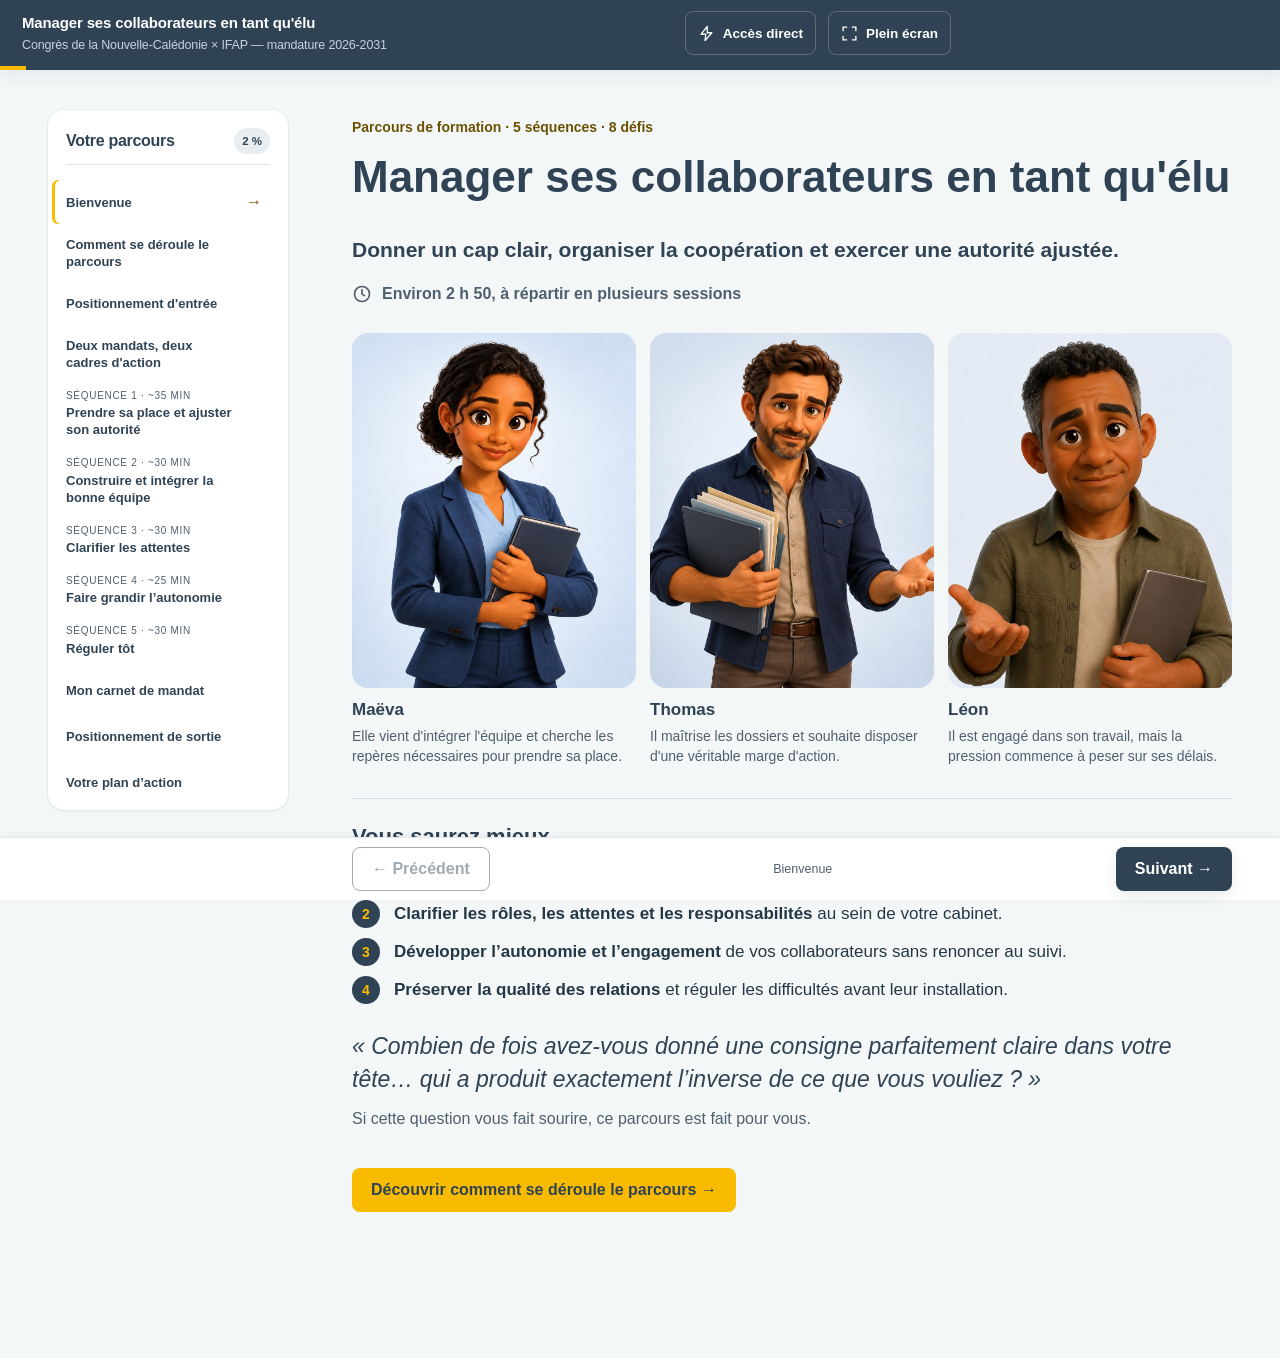
==== commit 9baae247: "UX18I-AR — interface aérée : menu en panneau (option B) - Écrans larges (> 1100 px) : menu dans un p" ====
--- a/src/index.html
+++ b/src/index.html
@@ -4883,6 +4883,50 @@
 .g-contenu .panel .mgt-grid-step-num-ux14{color:#fff!important}
 @media(max-width:760px){#g-fin .mgt-pf-bilan{grid-template-columns:1fr;gap:16px}#g-fin .mgt-pf-bilan-item{padding:0;border-left:0}#g-fin .mgt-plan-priorite-detail{grid-template-columns:1fr}#g-fin .mgt-plan-priorite-detail input{grid-column:1;grid-row:3;margin-top:8px}#g-fin .mgt-pf-ligne-tete{flex-direction:column}}
 </style>
+<style id="ux18i-lot-am-css">
+/* Lot AM — un seul bouton d'avancée : le bouton « Suivant » du bas parcourt les situations. */
+.mgt-sit .mgt-sit-suiv{display:none!important}
+.mgt-sit-nav{justify-content:flex-start}
+.mgt-sit-nav:has(.mgt-sit-prec:disabled){display:none}
+.mgt-sit-consigne{margin:0 0 14px}
+</style>
+<style id="ux18i-lot-ao-css">
+/* Lot AO — carnet compact (validé par Marc 09/11) : 4 cartes par rangée (ordinateur, iPad), 2 en mobile */
+#mgt-dashboard-defis .carnet-grille{grid-template-columns:repeat(4,minmax(0,1fr))!important;gap:12px!important}
+#mgt-dashboard-defis .carnet-carte{min-height:0!important;border-radius:14px}
+#mgt-dashboard-defis .carnet-visuel{height:92px}
+#mgt-dashboard-defis .carnet-seq{font-size:11px;padding:3px 8px;top:8px;left:8px}
+#mgt-dashboard-defis .carnet-picto{width:30px;height:30px;right:8px;bottom:-15px}
+#mgt-dashboard-defis .carnet-picto svg{width:16px;height:16px}
+#mgt-dashboard-defis .carnet-corps{padding:12px 12px 14px;gap:6px}
+#mgt-dashboard-defis .carnet-num{font-size:11.5px;margin:0}
+#mgt-dashboard-defis .carnet-corps h3{font-size:15.5px;line-height:1.25}
+#mgt-dashboard-defis .carnet-statut{font-size:12.5px;padding:3px 9px}
+#mgt-dashboard-defis .carnet-texte{font-size:13.5px;line-height:1.4;margin:0}
+#mgt-dashboard-defis .carnet-btn{font-size:13px;padding:8px 10px;line-height:1.25;margin-top:auto}
+#mgt-dashboard-defis .carnet-verso{padding:12px;gap:8px;font-size:13px}
+#mgt-dashboard-defis .carnet-verso h3{font-size:15px}
+#mgt-dashboard-defis .carnet-verso p{font-size:13px;line-height:1.4}
+@media (max-width:640px){#mgt-dashboard-defis .carnet-grille{grid-template-columns:repeat(2,minmax(0,1fr))!important;gap:10px!important}
+ #mgt-dashboard-defis .carnet-visuel{height:72px}
+ #mgt-dashboard-defis .carnet-corps h3{font-size:14.5px}
+ #mgt-dashboard-defis .carnet-texte{font-size:13px}}
+</style>
+<meta name="ux18i-lot" content="ux18i-lot-aq">
+<style id="ux18i-lot-aq-css">#mgt-s3-04-zone{flex-wrap:wrap}#mgt-s3-04-zone>.mgt-card{flex:1 1 calc(50% - 8px)!important;max-width:calc(50% - 8px)!important}@media (max-width:640px){#mgt-s3-04-zone>.mgt-card{flex-basis:100%!important;max-width:100%!important}}</style>
+<style id="ux18i-lot-ar-css">
+/* Lot AR — menu en panneau, colonne de contenu centrée, plus d'air (écrans larges uniquement) */
+@media (min-width:1101px){
+ .g-page{padding-top:40px}
+ .g-layout{grid-template-columns:240px minmax(0,880px);column-gap:64px;justify-content:center}
+ .g-menu{background:#fff;border-radius:16px;box-shadow:0 1px 3px rgba(47,67,84,.08),0 0 0 1px rgba(47,67,84,.04);
+   padding:18px 14px 18px 4px;top:96px;max-height:calc(100vh - 200px);max-height:calc(100dvh - 200px)}
+ .g-menu-head{margin:0 4px 15px 14px}
+ .g-nav-bas-inner{max-width:1184px;width:calc(100% - 56px);padding:9px 0 9px 304px;box-sizing:border-box}
+ .mgt-entete{margin-bottom:36px}
+ .panel h1{margin-bottom:18px}
+}
+</style>
 </head>
 <body>
 <header class="g-chrome" role="banner">
@@ -5116,7 +5160,7 @@
 
 <section hidden="" class="mgt-ecran-retire" data-retire="Lot L — fusionné dans mod-s1-01d0" id="mod-s1-01e"></section>
 
-<section class="panel mgt-seq-1 mgt-screen-repere mgt-epure" data-composant="apport-structure" data-titre="S1 · Le rôle de chacun" id="mod-s1-02">
+<section class="panel mgt-seq-1 mgt-screen-repere mgt-epure" data-composant="apport-structure" data-titre="S1 · Tenir son rôle sans prendre celui des autres" id="mod-s1-02">
 <div aria-label="Personnage repère de la séquence : Thomas" class="mgt-collab-medallion"><img alt="" src="img/thomas-pose-dossiers.jpg"/><span>Thomas</span></div>
 <p class="eyebrow">Séquence 1 · Prendre sa place et ajuster son autorité</p>
 <h1>Tenir son rôle sans prendre celui des autres</h1>
@@ -5227,7 +5271,7 @@
 <section class="panel mgt-page-resultat mgt-seq-1" data-composant="resultat-defi" data-defi="2" data-titre="S1 · Résultat du défi 2" id="mgt-resultat-defi-2">
 <div aria-label="Personnage repère de la séquence : Thomas" class="mgt-collab-medallion"><img alt="" src="img/thomas-pose-dossiers.jpg"/><span>Thomas</span></div><div class="mgt-resultat-contenu"></div></section>
 
-<section class="panel mgt-seq-1 mgt-screen-action mgt-epure mgt-recul" data-composant="boucle-reflexive" data-titre="S1 · Je relis ma première réaction" id="mod-s1-06">
+<section class="panel mgt-seq-1 mgt-screen-action mgt-epure mgt-recul" data-composant="boucle-reflexive" data-titre="S1 · Avec le recul : je relis ma première réaction" id="mod-s1-06">
 <div aria-label="Personnage repère de la séquence : Thomas" class="mgt-collab-medallion"><img alt="" src="img/thomas-pose-dossiers.jpg"/><span>Thomas</span></div>
 <p class="eyebrow">Séquence 1 · Prendre sa place et ajuster son autorité</p>
 <h1>Avec le recul : je relis ma première réaction</h1>
@@ -5243,7 +5287,7 @@
 <p class="eyebrow">Séquence 1 · Prendre sa place et ajuster son autorité</p>
 <h1>À retenir</h1>
 <p class="chapo">Ce que vous emportez de la séquence « Prendre sa place et ajuster son autorité ».</p>
-<section aria-label="À retenir" class="mgt-m-essentiel mgt-r-retenir"><p class="mgt-m-ess-titre">À retenir</p><p class="mgt-recap-intro">Autour de vous, plusieurs voix et plusieurs rôles coexistent : les vôtres, ceux de votre cabinet, ceux de votre groupe, ceux de l'administration. Aucun ne remplace les autres.</p><p class="mgt-recap-intro"><strong>Quatre réflexes simples :</strong></p><ul><li>Votre position vous appartient : elle ne se communique qu'une fois réellement arrêtée par vous.</li><li>Le cabinet prépare, il ne tranche pas — et il ne se substitue pas non plus à l'administration.</li><li>L'administration exécute et garantit la régularité — elle ne porte pas votre orientation politique à votre place.</li><li>Une divergence avec votre groupe se règle en interne, avant la séance — jamais découverte en public.</li></ul></section><div class="mgt-fiche-sequence"><div><strong>À conserver après la formation</strong><span>Les repères pour ajuster votre autorité et clarifier les responsabilités.</span></div><a class="btn btn-secondaire mgt-pdf-link" href="pdf/MGT_FICHE_01_Place_manager.pdf" rel="noopener" target="_blank">Ouvrir la fiche « Prendre ma place de manager »<span class="mgt-pdf-meta">PDF · 2 pages</span></a></div><details class="mgt-m-plus"><summary>Pour aller plus loin</summary><div class="mgt-m-plus-corps"><h3>Les repères de la séquence, en détail</h3><div class="g-apport" data-source-mnl="MNL-0896–MNL-0901" id="mgt-autorite-essentiels-source" style="margin-top:16px"><h3>Les essentiels à retenir</h3><p><strong>L'autorité ajustée n'est pas un point fixe.</strong> C'est une attention renouvelée, situation après situation, entre donner un cap et laisser de la place.</p><p><strong>Trois réflexes simples :</strong></p><ul><li>Sous pression, remarquez de quel côté vous penchez — trancher trop vite, ou éviter de trancher.</li><li>Regardez ce que vivent vos collaborateurs : des initiatives prises, ou seulement des problèmes remontés ?</li><li>Ajustez d'un cran à la fois — il suffit de savoir, à chaque situation, où porter l'effort.</li></ul></div></div></details><p class="mgt-transition" data-source-mnl="MNL-0201"><strong>Et ensuite —</strong> une fois le rôle de chacun posé, la question devient : avec qui l’exercer ?</p>
+<section aria-label="À retenir" class="mgt-m-essentiel mgt-r-retenir"><p class="mgt-m-ess-titre">À retenir</p><p class="mgt-recap-intro">Autour de vous, plusieurs voix et plusieurs rôles coexistent : les vôtres, ceux de votre cabinet, ceux de votre groupe, ceux de l'administration. Aucun ne remplace les autres.</p><p class="mgt-recap-intro"><strong>Quatre réflexes simples :</strong></p><ul><li>Votre position vous appartient : elle ne se communique qu'une fois réellement arrêtée par vous.</li><li>Le cabinet prépare, il ne tranche pas — et il ne se substitue pas non plus à l'administration.</li><li>L'administration exécute et garantit la régularité — elle ne porte pas votre orientation politique à votre place.</li><li>Une divergence avec votre groupe se règle en interne, avant la séance — jamais découverte en public.</li></ul></section><div class="mgt-fiche-sequence"><div><strong>À conserver après la formation</strong><span>Les repères pour ajuster votre autorité et clarifier les responsabilités.</span></div><a class="btn btn-secondaire mgt-pdf-link" href="pdf/MGT_FICHE_01_Place_manager.pdf" rel="noopener" target="_blank">Ouvrir la fiche « Prendre ma place de manager »<span class="mgt-pdf-meta">PDF · 2 pages</span></a></div><p class="mgt-transition" data-source-mnl="MNL-0201"><strong>Et ensuite —</strong> une fois le rôle de chacun posé, la question devient : avec qui l’exercer ?</p>
 </section>
 <!-- ═══════════ SÉQUENCE 2 — Construire une équipe sur laquelle je peux m'appuyer ═══════════ -->
 <section class="panel mgt-seq-2 mgt-seq-opening mgt-epure mgt-ouverture" data-composant="enjeu" data-titre="S2 · Pourquoi construire et intégrer la bonne équipe ?" id="mod-s2-00">
@@ -5286,17 +5330,7 @@
 <h1 data-source-mnl="MNL-0253">Bien choisir, au-delà de la confiance</h1>
 <p class="chapo" data-source-mnl="MNL-0247">Face à un recrutement, le réflexe le plus naturel est de chercher quelqu'un en qui on a confiance — souvent quelqu'un qui nous ressemble, qui partage nos façons de voir.</p>
 
-<section aria-labelledby="mod-s2-04a-modele" class="mgt-m-modele"><p class="mgt-m-kicker">Le modèle à retenir</p><h2 class="mgt-m-enonce" id="mod-s2-04a-modele">Bien recruter et bien intégrer sont deux étapes distinctes, aussi importantes l'une que l'autre. Un excellent recrutement mal intégré peut échouer ; une intégration soignée ne rattrape pas un recrutement fondé sur le seul critère de la ressemblance.</h2><ol class="mgt-m-liste"><li class="mgt-m-item"><h3>Loyauté</h3><div class="mgt-m-texte"><p>La fiabilité, la discrétion, l'alignement sur les valeurs du mandat.</p></div></li><li class="mgt-m-item"><h3>Compétence</h3><div class="mgt-m-texte"><p>La compétence propre au poste.</p></div></li><li class="mgt-m-item"><h3>Complémentarité</h3><div class="mgt-m-texte"><p>La complémentarité avec l'équipe déjà en place.</p></div></li></ol></section><section aria-labelledby="mod-s2-04a-pq" class="mgt-m-section mgt-m-pourquoi"><h2 id="mod-s2-04a-pq">Pourquoi c’est important</h2><blockquote class="mgt-m-citation">« Une équipe qui pense d'une seule voix n'a qu'une seule voix pour repérer les problèmes. »</blockquote><aside class="mgt-recherche" data-source-mnl="MNL-0248 MNL-0249"><p class="mgt-recherche-kicker">Un repère qui vient des sciences du management</p><p class="mgt-en-bref"><strong>En bref —</strong> Une équipe de profils complémentaires résiste mieux à l’imprévu qu’une équipe qui pense d’une seule voix.</p><details class="mgt-recherche-detail"><summary>Lire le repère complet et sa source</summary><div class="mgt-recherche-corps"><p>Les recherches sur la composition des équipes, notamment les travaux de Meredith Belbin (1981), montrent qu'une équipe performe mieux quand elle réunit des profils qui se complètent — certains à l'aise avec l'analyse et le détail, d'autres avec la relation et la négociation, d'autres encore avec l'organisation ou l'anticipation des risques — plutôt que des profils qui pensent tous de la même manière. Une équipe homogène peut sembler plus facile à diriger dans l'instant ; elle est souvent plus fragile face à l'imprévu.</p><details class="mgt-source" data-source-mnl="MNL-0248 MNL-0249"><summary><span aria-hidden="true" class="mgt-reference-icon-ux15"><svg viewbox="0 0 24 24"><path d="M4 5.5A2.5 2.5 0 0 1 6.5 3H11a2 2 0 0 1 2 2v15a2 2 0 0 0-2-2H6.5A2.5 2.5 0 0 0 4 20.5z"></path><path d="M20 5.5A2.5 2.5 0 0 0 17.5 3H13v17a2 2 0 0 1 2-2h2.5a2.5 2.5 0 0 1 2.5 2.5z"></path></svg></span><span class="mgt-reference-label-ux15">Source</span></summary><p>Belbin, R. M. (1981). <cite>Management Teams: Why They Succeed or Fail.</cite> Butterworth-Heinemann.</p></details></div></details></aside></section><section aria-label="L’essentiel" class="mgt-m-essentiel"><p class="mgt-m-ess-titre">L’essentiel</p><p><strong>Une équipe qui se ressemble trop a souvent les mêmes angles morts.</strong> La loyauté seule peut empêcher la contradiction utile ; la compétence seule peut fragiliser la confidentialité et la cohésion ; la complémentarité seule ne suffit pas à faire fonctionner l'équipe au quotidien. Un recrutement fondé sur un seul critère laisse les deux autres au hasard.</p></section><details class="mgt-m-plus"><summary>Pour aller plus loin</summary><div class="mgt-m-plus-corps"><p>C'est rassurant. Mais une équipe entièrement construite sur ce principe finit, presque toujours, par buter sur les mêmes manques.</p>
-<dl class="mgt-fiche-apport" data-source-mnl="MNL-0254 MNL-0255">
-<dt>Objectif</dt><dd>Élargir les critères de choix d'un futur collaborateur, sans écarter la confiance, mais sans s'y limiter.</dd>
-<dt>Concept</dt><dd>Trois critères se complètent au moment de choisir : la loyauté (la fiabilité, la discrétion, l'alignement sur les valeurs du mandat), la compétence propre au poste, et la complémentarité avec l'équipe déjà en place.</dd>
-</dl>
-<h3>Principe, utilité et mise en pratique</h3><dl class="mgt-fiche-apport" data-source-mnl="MNL-0256–MNL-0261">
-<dt>Principe</dt><dd>Un recrutement fondé sur un seul de ces trois critères laisse les deux autres au hasard.<ul><li>La loyauté seule peut produire une équipe qui ne se contredit jamais, y compris quand il le faudrait.</li><li>La compétence seule, sans loyauté, peut fragiliser la confidentialité et la cohésion.</li><li>La complémentarité seule, sans les deux autres, ne suffit pas à faire fonctionner l'équipe au quotidien.</li></ul></dd>
-<dt>Utilité</dt><dd>Se poser consciemment les trois questions, plutôt qu'une seule, réduit le risque de reconstituer, recrutement après recrutement, une équipe qui pense toujours de la même façon.</dd>
-<dt>Mise en pratique</dt><dd>Avant un entretien, formuler explicitement : <strong>Qu'est-ce que cette personne apporterait, en compétence, que mon équipe n'a pas encore ?</strong></dd>
-</dl>
-</div></details></section>
+<section aria-labelledby="mod-s2-04a-modele" class="mgt-m-modele"><p class="mgt-m-kicker">Le modèle à retenir</p><h2 class="mgt-m-enonce" id="mod-s2-04a-modele">Bien recruter et bien intégrer sont deux étapes distinctes, aussi importantes l'une que l'autre. Un excellent recrutement mal intégré peut échouer ; une intégration soignée ne rattrape pas un recrutement fondé sur le seul critère de la ressemblance.</h2><ol class="mgt-m-liste"><li class="mgt-m-item"><h3>Loyauté</h3><div class="mgt-m-texte"><p>La fiabilité, la discrétion, l'alignement sur les valeurs du mandat.</p></div></li><li class="mgt-m-item"><h3>Compétence</h3><div class="mgt-m-texte"><p>La compétence propre au poste.</p></div></li><li class="mgt-m-item"><h3>Complémentarité</h3><div class="mgt-m-texte"><p>La complémentarité avec l'équipe déjà en place.</p></div></li></ol></section><section aria-labelledby="mod-s2-04a-pq" class="mgt-m-section mgt-m-pourquoi"><h2 id="mod-s2-04a-pq">Pourquoi c’est important</h2><blockquote class="mgt-m-citation">« Une équipe qui pense d'une seule voix n'a qu'une seule voix pour repérer les problèmes. »</blockquote><aside class="mgt-recherche" data-source-mnl="MNL-0248 MNL-0249"><p class="mgt-recherche-kicker">Un repère qui vient des sciences du management</p><p class="mgt-en-bref"><strong>En bref —</strong> Une équipe de profils complémentaires résiste mieux à l’imprévu qu’une équipe qui pense d’une seule voix.</p><details class="mgt-recherche-detail"><summary>Lire le repère complet et sa source</summary><div class="mgt-recherche-corps"><p>Les recherches sur la composition des équipes, notamment les travaux de Meredith Belbin (1981), montrent qu'une équipe performe mieux quand elle réunit des profils qui se complètent — certains à l'aise avec l'analyse et le détail, d'autres avec la relation et la négociation, d'autres encore avec l'organisation ou l'anticipation des risques — plutôt que des profils qui pensent tous de la même manière. Une équipe homogène peut sembler plus facile à diriger dans l'instant ; elle est souvent plus fragile face à l'imprévu.</p><details class="mgt-source" data-source-mnl="MNL-0248 MNL-0249"><summary><span aria-hidden="true" class="mgt-reference-icon-ux15"><svg viewbox="0 0 24 24"><path d="M4 5.5A2.5 2.5 0 0 1 6.5 3H11a2 2 0 0 1 2 2v15a2 2 0 0 0-2-2H6.5A2.5 2.5 0 0 0 4 20.5z"></path><path d="M20 5.5A2.5 2.5 0 0 0 17.5 3H13v17a2 2 0 0 1 2-2h2.5a2.5 2.5 0 0 1 2.5 2.5z"></path></svg></span><span class="mgt-reference-label-ux15">Source</span></summary><p>Belbin, R. M. (1981). <cite>Management Teams: Why They Succeed or Fail.</cite> Butterworth-Heinemann.</p></details></div></details></aside></section><section aria-label="L’essentiel" class="mgt-m-essentiel"><p class="mgt-m-ess-titre">L’essentiel</p><p><strong>Une équipe qui se ressemble trop a souvent les mêmes angles morts.</strong> La loyauté seule peut empêcher la contradiction utile ; la compétence seule peut fragiliser la confidentialité et la cohésion ; la complémentarité seule ne suffit pas à faire fonctionner l'équipe au quotidien. Un recrutement fondé sur un seul critère laisse les deux autres au hasard.</p></section></section>
 
 <section class="panel mgt-seq-2 mgt-screen-repere mgt-epure mgt-epure-app" data-composant="apport-structure" data-titre="S2 · Bien intégrer, dès les premiers jours" id="mod-s2-04a2">
 <p class="eyebrow">Séquence 2 · Construire et intégrer la bonne équipe</p>
@@ -5308,17 +5342,10 @@
 <section aria-label="L’essentiel" class="mgt-m-essentiel"><p class="mgt-m-ess-titre">L’essentiel</p><p>Un collaborateur qui comprend vite son rôle, les codes de l'équipe et sa place dans le collectif devient autonome bien plus vite qu'un collaborateur seulement compétent, mais livré à lui-même.</p></section>
 <aside class="mgt-recherche" data-source-mnl="MNL-0249"><p class="mgt-recherche-kicker">Un repère qui vient des sciences du management — l’intégration</p><p class="mgt-en-bref"><strong>En bref —</strong> Quatre besoins conditionnent une intégration réussie : être en règle, comprendre son rôle, saisir les codes, se sentir relié.</p><details class="mgt-recherche-detail"><summary>Lire le repère complet et sa source</summary><div class="mgt-recherche-corps"><p>Une deuxième piste de recherche, portée notamment par Talya Bauer (2010) pour la Society for Human Resource Management, s'est penchée sur ce qui fait qu'un nouveau collaborateur s'intègre bien — ou pas. Quatre besoins reviennent systématiquement dans les premières semaines : être en règle sur le plan administratif, comprendre précisément ce qu'on attend de lui, saisir les codes non écrits de l'équipe, et se sentir relié aux personnes avec qui il va travailler. Négliger l'un de ces quatre besoins ralentit l'intégration, même quand le recrutement lui-même était le bon choix.</p><details class="mgt-source" data-source-mnl="MNL-0249"><summary><span aria-hidden="true" class="mgt-reference-icon-ux15"><svg viewbox="0 0 24 24"><path d="M4 5.5A2.5 2.5 0 0 1 6.5 3H11a2 2 0 0 1 2 2v15a2 2 0 0 0-2-2H6.5A2.5 2.5 0 0 0 4 20.5z"></path><path d="M20 5.5A2.5 2.5 0 0 0 17.5 3H13v17a2 2 0 0 1 2-2h2.5a2.5 2.5 0 0 1 2.5 2.5z"></path></svg></span><span class="mgt-reference-label-ux15">Source</span></summary><p>Bauer, T. N. (2010). <cite>Onboarding New Employees: Maximizing Success.</cite> SHRM Foundation.</p></details></div></details></aside>
 
-<details class="mgt-m-plus"><summary>Pour aller plus loin</summary><div class="mgt-m-plus-corps"><h3>Objectif et concept</h3><dl class="mgt-fiche-apport" data-source-mnl="MNL-0265 MNL-0266">
-<dt>Objectif</dt><dd>Structurer les premières semaines d'un nouveau collaborateur, plutôt que de laisser l'intégration se faire au fil de l'eau.</dd>
-<dt>Concept</dt><dd>Quatre besoins reviennent systématiquement chez un nouveau collaborateur : être en règle administrativement, comprendre précisément son rôle, saisir les codes non écrits de l'équipe, et se sentir relié aux personnes avec qui il va travailler.</dd>
-</dl><h3>Principe, utilité et mise en pratique</h3><dl class="mgt-fiche-apport" data-source-mnl="MNL-0267–MNL-0269">
-<dt>Principe</dt><dd>Ces quatre besoins ne se couvrent pas dans le même temps ni de la même manière : le premier (être en règle) se traite en un jour, les trois autres se construisent sur plusieurs semaines et se laissent rarement au hasard sans en pâtir.</dd>
-<dt>Utilité</dt><dd>Une intégration bien structurée réduit le temps avant qu'un collaborateur soit pleinement autonome, et limite le risque de départ précoce, faute de repères.</dd>
-<dt>Mise en pratique</dt><dd>Construire, avant l'arrivée du collaborateur, une check-list couvrant les quatre besoins — c'est l'objet de la check-list « 30 premiers jours » de cette séquence.</dd>
-</dl></div></details></section>
-
-
-<section class="panel mgt-seq-2" data-composant="tri-cartes" data-titre="S2 · Les premiers jours dans l’équipe" id="mod-s2-03">
+</section>
+
+
+<section class="panel mgt-seq-2" data-composant="tri-cartes" data-titre="S2 · Les premiers jours de Maëva" id="mod-s2-03">
 <div aria-label="Personnage repère de la séquence : Maëva" class="mgt-collab-medallion"><img alt="" src="img/maeva-accueil-souriante.jpg"/><span>Maëva</span></div>
 <p class="eyebrow">Séquence 2 · Construire et intégrer la bonne équipe</p>
 <h1>Les premiers jours de Maëva</h1>
@@ -5388,7 +5415,7 @@
 <section class="panel mgt-page-resultat mgt-seq-2" data-composant="resultat-defi" data-defi="4" data-titre="S2 · Résultat du défi 4" id="mgt-resultat-defi-4">
 <div aria-label="Personnage repère de la séquence : Maëva" class="mgt-collab-medallion"><img alt="" src="img/maeva-accueil-souriante.jpg"/><span>Maëva</span></div><div class="mgt-resultat-contenu"></div></section>
 
-<section class="panel mgt-seq-2 mgt-screen-action mgt-epure mgt-recul" data-composant="boucle-reflexive" data-titre="S2 · Je relis mon idée de profil" id="mod-s2-06">
+<section class="panel mgt-seq-2 mgt-screen-action mgt-epure mgt-recul" data-composant="boucle-reflexive" data-titre="S2 · Avec le recul : je relis mon idée de profil" id="mod-s2-06">
 <div aria-label="Personnage repère de la séquence : Maëva" class="mgt-collab-medallion"><img alt="" src="img/maeva-accueil-souriante.jpg"/><span>Maëva</span></div>
 <p class="eyebrow">Séquence 2 · Construire et intégrer la bonne équipe</p>
 <h1>Avec le recul : je relis mon idée de profil</h1>
@@ -5424,10 +5451,10 @@
 <div id="mgt-s3-01-zone"></div>
 </section>
 
-<section class="panel mgt-seq-3 mgt-screen-repere mgt-epure mgt-epure-app" data-composant="points-cles" data-titre="S3 · Les six points d'une attente claire" id="mod-s3-04">
+<section class="panel mgt-seq-3 mgt-screen-repere mgt-epure mgt-epure-app" data-composant="points-cles" data-titre="S3 · Les quatre points d’une attente claire" id="mod-s3-04">
 <div aria-label="Personnage repère de la séquence : Maëva" class="mgt-collab-medallion"><img alt="" src="img/maeva-trois-demandes.jpg"/><span>Maëva</span></div>
 <p class="eyebrow">Séquence 3 · Clarifier les attentes</p>
-<h1>Les six points d'une attente claire</h1>
+<h1>Les quatre points d’une attente claire</h1>
 <blockquote class="mgt-m-citation">« Une demande claire dit où aller et laisse une place adaptée à la manière d'y parvenir. »</blockquote>
 <div class="g-consigne"><p>Cliquez sur chaque point pour afficher un exemple appliqué.</p></div>
 <div class="mgt-cards" id="mgt-s3-04-zone"></div>
@@ -5454,15 +5481,16 @@
 <tr><td>« On verra »</td><td>Flou, laisse l'autre dans l'incertitude</td><td>Donner une échéance, même approximative</td></tr>
 </tbody>
 </table>
-<div class="mgt-fiche-reference"><p><strong>À garder sous la main :</strong> la fiche complète réunit les formulations pour donner une consigne, faire un retour, reconnaître un travail, recadrer et surveiller les tournures qui ferment le dialogue.</p><a class="btn btn-secondaire mgt-pdf-link" href="pdf/MGT_FICHE_06_Mots_qui_piquent_mots_qui_soutiennent.pdf" rel="noopener" target="_blank">Ouvrir la fiche « Les mots qui piquent / les mots qui soutiennent »<span class="mgt-pdf-meta">PDF · 2 pages</span></a></div></div><h3>Se faire vraiment entendre</h3><div class="mgt-fusion" data-fusion-de="mod-s3-03"><div class="g-apport" data-source-mnl="MNL-0551–MNL-0562" id="mgt-s3-se-faire-entendre-source" style="margin-top:18px">
+<div class="mgt-fiche-reference"><p><strong>À garder sous la main :</strong> la fiche complète réunit les formulations pour donner une consigne, faire un retour, reconnaître un travail, recadrer et surveiller les tournures qui ferment le dialogue.</p><a class="btn btn-secondaire mgt-pdf-link" href="pdf/MGT_FICHE_06_Mots_qui_piquent_mots_qui_soutiennent.pdf" rel="noopener" target="_blank">Ouvrir la fiche « Les mots qui piquent / les mots qui soutiennent »<span class="mgt-pdf-meta">PDF · 2 pages</span></a></div></div><div class="mgt-fusion" data-fusion-de="mod-s3-03"><div class="g-apport" data-source-mnl="MNL-0551–MNL-0562" id="mgt-s3-se-faire-entendre-source" style="margin-top:18px">
 <h2>Se faire vraiment entendre</h2>
 <p><strong>Objectif :</strong> être réellement entendu(e) par l'autre, pas seulement écouté(e) poliment.</p>
 <h3>Trois repères utiles avant tout échange</h3><p data-source-mnl="MNL-0551">Dans une relation, un échange, nous sommes au minimum deux. Trois repères simples aident à garder ça en tête :</p>
-<h4>Les quatre réflexes en détail</h4><ul>
+<ul>
 <li>Personne n'a tort ou raison dans l'absolu — chacun voit midi à sa porte, à partir de ce qu'il vit.</li>
 <li>Ce que je perçois d'une situation n'est jamais toute la situation.</li>
 <li>Si mon message n'est pas reçu comme je le voulais, c'est le message qu'il faut ajuster — pas l'autre qu'il faut blâmer.</li>
-</ul><ol>
+</ul>
+<h3>Cinq réflexes qui font la différence</h3><ol>
 <li><strong>Dire ce qu'on veut, pas ce qu'on ne veut pas.</strong> « Je veux que le dossier soit finalisé vendredi » plutôt que « Arrêtez de traîner ».</li>
 <li><strong>Rejoindre avant de diriger.</strong> Montrer d'abord qu'on a compris où en est l'autre, avant de proposer une direction. On ne convainc pas quelqu'un qui ne se sent pas entendu.</li>
 <li><strong>Écouter pour de vrai.</strong> Sans préparer sa réponse pendant que l'autre parle.</li>
@@ -5470,7 +5498,6 @@
 <li><strong>Si ça n'est pas entendu comme prévu, se demander comment reformuler — pas qui blâmer.</strong></li>
 </ol>
 <p><strong>Notre rôle, en tant que manager, c'est de construire le lien entre des points de vue différents — pas de l'imposer.</strong></p>
-<h3>Cinq réflexes qui font la différence</h3>
 <p><strong>À retenir :</strong> ces réflexes ne changent pas le fond du message ; ils changent sa réception, et donc son efficacité. Le respect du point de vue de l'autre précède l'influence.</p>
 <div class="g-consigne"><p><strong>Application courte :</strong> reformulez « Arrêtez de me demander une validation pour chaque détail » en mobilisant au moins deux de ces cinq réflexes.</p></div>
 <label class="mgt-reflexion-card"><strong>Ma reformulation</strong><textarea data-mgt-store="s3-se-faire-entendre-reformulation" rows="3"></textarea></label><details class="mgt-proposition" data-source-mnl="MNL-0565"><summary>Voir une proposition</summary><p>« Je vois que vous voulez bien faire, et c’est précieux. J’aimerais que vous puissiez avancer seul(e) sur les décisions du quotidien, et me solliciter surtout sur ce qui engage le service. »</p></details><p class="mgt-essentiel-p" data-source-mnl="MNL-0566"><strong>Essentiel à retenir —</strong> On dirige mieux une personne qui se sent d'abord comprise. Et si un message tombe à plat, c'est toujours à moi de le reformuler en premier.</p>
@@ -5479,7 +5506,7 @@
 
 <section hidden="" class="mgt-ecran-retire" data-retire="Lot L — fusionné dans mod-s3-04" id="mod-s3-04b"></section>
 
-<section class="panel mgt-seq-3 mgt-screen-repere mgt-epure" data-composant="apport-structure" data-titre="S3 · Le modèle — une attente qui se comprend" id="mod-s3-04c">
+<section class="panel mgt-seq-3 mgt-screen-repere mgt-epure" data-composant="apport-structure" data-titre="S3 · Une attente claire se construit… et se vérifie" id="mod-s3-04c">
 <div aria-label="Personnage repère de la séquence : Maëva" class="mgt-collab-medallion"><img alt="" src="img/maeva-trois-demandes.jpg"/><span>Maëva</span></div>
 <p class="eyebrow">Séquence 3 · Clarifier les attentes</p>
 <h1>Une attente claire se construit… et se vérifie</h1>
@@ -5496,13 +5523,13 @@
 </div></div></details></section>
 
 <!-- média officiel §12 : MGT-HTML-SIMULATEUR-CLARTE (composant codé, sans asset à produire) -->
-<section class="panel mgt-seq-3 mgt-screen-situation" data-composant="simulateur" data-titre="S3 · Simulateur 1 — clarifier ma demande" id="mod-s3-02">
+<section class="panel mgt-seq-3 mgt-screen-situation" data-composant="simulateur" data-titre="S3 · Simulateur — clarifier ma demande à Maëva" id="mod-s3-02">
 <p class="eyebrow">Séquence 3 · Clarifier les attentes</p>
 <h1>Simulateur — clarifier ma demande à Maëva</h1>
 <p class="chapo">Cinq décisions pour construire votre demande. À chaque étape, trois réponses possibles : à vous de trouver le bon dosage entre cadre et liberté.</p>
 <div id="mgt-s3-02-sim"></div>
 </section>
-<section class="panel mgt-seq-3 mgt-screen-action mgt-cas-ecran" data-composant="cas" data-titre="S3 · À vous de jouer : choisir ses mots" id="mod-s3-02b">
+<section class="panel mgt-seq-3 mgt-screen-action mgt-cas-ecran" data-composant="cas" data-titre="S3 · Que feriez-vous dans cette situation ?" id="mod-s3-02b">
 <p class="eyebrow">Séquence 3 · Clarifier les attentes</p>
 <h1>Que feriez-vous dans cette situation ?</h1>
 <p class="chapo">Choisir ses mots : quatre situations, dont deux exercices de réécriture.</p>
@@ -5544,7 +5571,7 @@
 <section class="panel mgt-page-resultat mgt-seq-3" data-composant="resultat-defi" data-defi="5" data-titre="S3 · Résultat du défi 5" id="mgt-resultat-defi-5">
 <div aria-label="Personnage repère de la séquence : Maëva" class="mgt-collab-medallion"><img alt="" src="img/maeva-trois-demandes.jpg"/><span>Maëva</span></div><div class="mgt-resultat-contenu"></div></section>
 
-<section class="panel mgt-seq-3 mgt-screen-action mgt-epure mgt-recul" data-composant="boucle-reflexive" data-titre="S3 · Je relis ma première réponse" id="mod-s3-05">
+<section class="panel mgt-seq-3 mgt-screen-action mgt-epure mgt-recul" data-composant="boucle-reflexive" data-titre="S3 · Avec le recul : je relis ma première réponse" id="mod-s3-05">
 <div aria-label="Personnage repère de la séquence : Maëva" class="mgt-collab-medallion"><img alt="" src="img/maeva-trois-demandes.jpg"/><span>Maëva</span></div>
 <p class="eyebrow">Séquence 3 · Clarifier les attentes</p>
 <h1>Avec le recul : je relis ma première réponse</h1>
@@ -5559,7 +5586,7 @@
 <p class="eyebrow">Séquence 3 · Clarifier les attentes</p>
 <h1>À retenir</h1>
 <p class="chapo">Ce que vous emportez de la séquence « Clarifier les attentes ».</p>
-<section aria-label="À retenir" class="mgt-m-essentiel mgt-r-retenir"><p class="mgt-m-ess-titre">À retenir</p><p class="mgt-recap-intro"><strong>Ce qui pique ou qui soutient dans le choix de vos mots :</strong> c’est ce qu’ils supposent sur l’autre — sa compétence, ou son incapacité ; c’est ce qu’ils peuvent réveiller auprès de votre interlocuteur et que vous ignorez (et parfois lui aussi).</p><ul><li>Clarifiez votre intention : dites ce que vous voulez au lieu de ce que vous ne voulez pas</li><li>Énoncez un fait positif et réel avant de nommer le comportement à rectifier</li><li>Privilégiez l’exposition des faits à celui du jugement.</li><li>Reformulez votre message pour valider la compréhension afin d’orienter l’action dans la direction souhaitée</li></ul></section><div class="mgt-fiche-sequence"><div><strong>À conserver après la formation</strong><span>Les six points pour formuler une attente claire.</span></div><a class="btn btn-secondaire mgt-pdf-link" href="pdf/MGT_FICHE_03_Attente_claire.pdf" rel="noopener" target="_blank">Ouvrir la fiche « Faire comprendre ce que j’attends »<span class="mgt-pdf-meta">PDF · 2 pages</span></a></div><details class="mgt-m-plus"><summary>Pour aller plus loin</summary><div class="mgt-m-plus-corps"><h3>Les repères de la séquence, en détail</h3><p class="mgt-recap-intro">Ce n'est presque jamais le fond du message qui coince en premier, c’est sa verbalisation et sa formulation ; comment vous le dites : intonation, volume, voix et posture corporelle ; l’ordre dans lequel vous le dites, et si vous avez pris le temps d’être compris avant de vouloir être suivi.</p><p class="mgt-recap-intro"><strong>Voici en résumé 4 réflexes simples, qui changent durablement la manière dont vos mots sont reçus :</strong></p></div></details>
+<section aria-label="À retenir" class="mgt-m-essentiel mgt-r-retenir"><p class="mgt-m-ess-titre">À retenir</p><p class="mgt-recap-intro"><strong>Ce qui pique ou qui soutient dans le choix de vos mots :</strong> c’est ce qu’ils supposent sur l’autre — sa compétence, ou son incapacité ; c’est ce qu’ils peuvent réveiller auprès de votre interlocuteur et que vous ignorez (et parfois lui aussi).</p><p class="mgt-recap-intro">Ce n'est presque jamais le fond du message qui coince en premier, c’est sa verbalisation et sa formulation ; comment vous le dites : intonation, volume, voix et posture corporelle ; l’ordre dans lequel vous le dites, et si vous avez pris le temps d’être compris avant de vouloir être suivi.</p><p class="mgt-recap-intro"><strong>Voici en résumé 4 réflexes simples, qui changent durablement la manière dont vos mots sont reçus :</strong></p><ul><li>Clarifiez votre intention : dites ce que vous voulez au lieu de ce que vous ne voulez pas</li><li>Énoncez un fait positif et réel avant de nommer le comportement à rectifier</li><li>Privilégiez l’exposition des faits à celui du jugement.</li><li>Reformulez votre message pour valider la compréhension afin d’orienter l’action dans la direction souhaitée</li></ul></section><div class="mgt-fiche-sequence mgt-fiche-double" style="flex-direction:column;align-items:stretch"><div><strong>À conserver après la formation</strong><span>Deux fiches à garder à portée de main : les quatre points d’une attente claire, et les formulations qui ferment ou qui ouvrent le dialogue.</span></div><div class="mgt-fiche-liens" style="gap:10px;align-items:flex-start"><a class="btn btn-secondaire mgt-pdf-link" href="pdf/MGT_FICHE_03_Attente_claire.pdf" rel="noopener" target="_blank">Ouvrir la fiche « Faire comprendre ce que j’attends »<span class="mgt-pdf-meta">PDF · 2 pages</span></a><a class="btn btn-secondaire mgt-pdf-link" href="pdf/MGT_FICHE_06_Mots_qui_piquent_mots_qui_soutiennent.pdf" rel="noopener" target="_blank">Ouvrir la fiche « Les mots qui piquent / les mots qui soutiennent »<span class="mgt-pdf-meta">PDF · 2 pages</span></a></div></div>
 </section>
 <!-- ═══════════ SÉQUENCE 4 — Faire grandir l'autonomie et l'engagement de mes collaborateurs ═══════════ -->
 <section class="panel mgt-seq-4 mgt-seq-opening mgt-epure mgt-ouverture" data-composant="enjeu" data-titre="S4 · Pourquoi faire grandir l’autonomie ?" id="mod-s4-00">
@@ -5587,65 +5614,20 @@
 <div class="g-consigne"><p>Cliquez sur chacune des trois composantes pour construire votre accord de délégation.</p></div>
 <div class="mgt-cards" id="mgt-s4-04-zone"></div>
 
-<details class="mgt-m-plus"><summary>Pour aller plus loin</summary><div class="mgt-m-plus-corps"><h3 class="mgt-fusion-titre">Mots qui ferment, mots qui ouvrent — feedback et reconnaissance</h3>
-<p class="mgt-fusion-chapo">Un repère à portée de main avant un retour ou un mot de reconnaissance. Cette fiche reste accessible à tout moment depuis le menu « Accès direct ».</p>
-<h2>Pour faire un retour (feedback)</h2>
-<table class="tab">
-<thead><tr><th>Ça ferme</th><th>Ça ouvre</th></tr></thead>
-<tbody>
-<tr><td>« C'est mal fait. »</td><td>« Cette partie est claire ; celle-ci mérite d'être reprise. »</td></tr>
-<tr><td>« Vous n'y arrivez pas. »</td><td>« Voici ce qui manque pour que ce soit complet. »</td></tr>
-<tr><td>« Ça ne va pas du tout. »</td><td>« Voici précisément ce qui doit changer. »</td></tr>
-<tr><td>« Comme d'habitude… »</td><td><em>À bannir — ramène toujours au passé plutôt qu'à la situation présente.</em></td></tr>
-</tbody>
-</table>
-<h2>Pour reconnaître un travail</h2>
-<table class="tab">
-<thead><tr><th>Ça ferme (ou n'a aucun effet)</th><th>Ça ouvre</th></tr></thead>
-<tbody>
-<tr><td>« C'était pas mal. »</td><td>« La logistique était nickel, c'est vous qui avez géré ça. »</td></tr>
-<tr><td>« Bon travail. » (seul, sans précision)</td><td>« Ce point précis a vraiment fait la différence : … »</td></tr>
-<tr><td>« Vous êtes doué. »</td><td>« Vous avez tenu ce délai grâce à votre organisation. »</td></tr>
-<tr><td>(silence, aucune remarque)</td><td>Un mot bref mais spécifique, même en passant.</td></tr>
-</tbody>
-</table></div></details></section>
+</section>
 
 <section hidden="" class="mgt-ecran-retire" data-retire="Lot L — fusionné dans mod-s4-04" id="mod-s4-05b"></section>
 
-<section class="panel mgt-seq-4 mgt-screen-repere mgt-epure" data-composant="apport-structure" data-titre="S4 · Le modèle — autonomie et engagement" id="mod-s4-05c">
+<section class="panel mgt-seq-4 mgt-screen-repere mgt-epure" data-composant="apport-structure" data-titre="S4 · Faire grandir l’autonomie de mes collaborateurs" id="mod-s4-05c">
 <div aria-label="Personnage repère de la séquence : Thomas" class="mgt-collab-medallion"><img alt="" src="img/thomas-plan-action.jpg"/><span>Thomas</span></div>
 <p class="eyebrow">Séquence 4 · Faire grandir l’autonomie</p>
 <h1>Faire grandir l'autonomie de mes collaborateurs</h1>
 <p class="chapo">L'autonomie ne se donne pas en bloc. Elle s'ajuste au risque du dossier et à l'expérience du collaborateur, puis progresse grâce à un retour précis.</p>
 
-<section aria-labelledby="mod-s4-05c-modele" class="mgt-m-modele"><p class="mgt-m-kicker">Le modèle à retenir</p><h2 class="mgt-m-enonce" id="mod-s4-05c-modele">Choisir le niveau d'autonomie avec deux questions : quel serait l'impact d'une erreur ? quelle est l'expérience de la personne sur ce sujet précis ?</h2><ol class="mgt-m-liste"><li class="mgt-m-item"><h3>Cadré</h3><div class="mgt-m-texte"><p>« Voici précisément ce qu'il faut faire, et comment. »</p><p><strong>Quand l'utiliser :</strong> sujet à fort enjeu, collaborateur peu expérimenté sur ce point.</p></div></li><li class="mgt-m-item"><h3>Proposé</h3><div class="mgt-m-texte"><p>« Vous me proposez une option, je valide avant que ça parte. »</p><p><strong>Quand l'utiliser :</strong> collaborateur qui monte en compétence, sujet encore sensible.</p></div></li><li class="mgt-m-item"><h3>Informé</h3><div class="mgt-m-texte"><p>« Vous agissez, vous m'informez après coup. »</p><p><strong>Quand l'utiliser :</strong> collaborateur expérimenté, sujet à enjeu modéré.</p></div></li><li class="mgt-m-item"><h3>Autonome</h3><div class="mgt-m-texte"><p>« C'est entièrement le vôtre — je ne veux même pas le savoir, sauf incident. »</p><p><strong>Quand l'utiliser :</strong> collaborateur pleinement autonome sur ce type de sujet.</p></div></li></ol></section><section aria-labelledby="mod-s4-05c-sit" class="mgt-m-section mgt-m-situation"><h2 id="mod-s4-05c-sit">En situation</h2><div class="g-repere" data-source-mnl="MNL-0383–MNL-0386"><p><strong>Mise en pratique — Avant de confier un dossier, se poser deux questions :</strong></p><ul><li>Quel est l'enjeu si ça se passe mal ?</li><li>Quelle est l'expérience de mon collaborateur sur ce type précis de sujet ?</li></ul><p>Le croisement des deux donne le bon niveau — pas un mètre de plus, pas un mètre de moins.</p></div></section><section aria-labelledby="mod-s4-05c-pq" class="mgt-m-section mgt-m-pourquoi"><h2 id="mod-s4-05c-pq">Pourquoi c’est important</h2><aside class="mgt-recherche" data-source-mnl="MNL-0368 MNL-0369"><p class="mgt-recherche-kicker">Le problème appartient à qui l’a apporté — un repère qui vient des sciences du management</p><p class="mgt-en-bref"><strong>En bref —</strong> Un problème reste à celui qui l’apporte ; le reprendre à son compte, c’est porter des problèmes qui ne sont pas les vôtres.</p><details class="mgt-recherche-detail"><summary>Lire le repère complet et sa source</summary><div class="mgt-recherche-corps"><p>Ce mécanisme est décrit depuis longtemps dans la recherche en management. Il montre qu'un problème apporté par un collaborateur reste, par défaut, la responsabilité de celui qui l'a apporté. Le manager qui dit "laissez, je m'en occupe" change ce point de propriété sans forcément s'en rendre compte — et se retrouve, dossier après dossier, à porter des problèmes qui ne devraient pas être les siens.</p><details class="mgt-source" data-source-mnl="MNL-0368 MNL-0369"><summary><span aria-hidden="true" class="mgt-reference-icon-ux15"><svg viewbox="0 0 24 24"><path d="M4 5.5A2.5 2.5 0 0 1 6.5 3H11a2 2 0 0 1 2 2v15a2 2 0 0 0-2-2H6.5A2.5 2.5 0 0 0 4 20.5z"></path><path d="M20 5.5A2.5 2.5 0 0 0 17.5 3H13v17a2 2 0 0 1 2-2h2.5a2.5 2.5 0 0 1 2.5 2.5z"></path></svg></span><span class="mgt-reference-label-ux15">Source</span></summary><p>Oncken, W. Jr., &amp; Wass, D. L. (1974). <cite>Management Time: Who's Got the Monkey?</cite> Harvard Business Review, novembre–décembre 1974 — l'un des articles les plus réédités de la revue.</p></details></div></details></aside></section><section aria-label="L’essentiel" class="mgt-m-essentiel"><p class="mgt-m-ess-titre">L’essentiel</p><p>Donner le cap, ce n'est pas tenir le volant à la place de l'autre.</p></section><details class="mgt-m-plus"><summary>Pour aller plus loin</summary><div class="mgt-m-plus-corps">
-<div class="g-apport" data-source-mnl="MNL-0365–MNL-0393" style="margin:16px 0">
-<h2>Pourquoi on reprend la main sans s'en rendre compte</h2>
-<h3>C'est un réflexe, souvent guidé par de bonnes intentions plutôt que par un jugement sur les compétences de l'autre</h3><p>Face à un collaborateur qui rapporte un problème, le réflexe le plus naturel — surtout sous pression, ou par souci de bien faire — est de le régler soi-même. C'est souvent plus rapide dans l'instant. Mais ce réflexe a un coût invisible : c'est vous qui héritez du problème, à la place de celui qui vous l'a apporté.</p><aside class="mgt-recherche" data-source-mnl="MNL-0370"><p class="mgt-recherche-kicker">L’autonomie comme besoin fondamental de la motivation — un repère qui vient de la recherche en motivation</p><p class="mgt-en-bref"><strong>En bref —</strong> Se sentir autonome nourrit l’engagement : reprendre la main par réflexe use la motivation.</p><details class="mgt-recherche-detail"><summary>Lire le repère complet et sa source</summary><div class="mgt-recherche-corps"><p>Les travaux de Deci et Ryan (2000) sur la motivation montrent que le sentiment d'autonomie — pouvoir agir avec une réelle marge de manœuvre — est l'un des besoins fondamentaux qui nourrissent l'engagement au travail, au même titre que le sentiment de compétence. Reprendre systématiquement la main, même avec de bonnes intentions, prive le collaborateur de ce levier — et use, à la longue, sa motivation à proposer ou à prendre des initiatives.</p><details class="mgt-source" data-source-mnl="MNL-0370"><summary><span aria-hidden="true" class="mgt-reference-icon-ux15"><svg viewbox="0 0 24 24"><path d="M4 5.5A2.5 2.5 0 0 1 6.5 3H11a2 2 0 0 1 2 2v15a2 2 0 0 0-2-2H6.5A2.5 2.5 0 0 0 4 20.5z"></path><path d="M20 5.5A2.5 2.5 0 0 0 17.5 3H13v17a2 2 0 0 1 2-2h2.5a2.5 2.5 0 0 1 2.5 2.5z"></path></svg></span><span class="mgt-reference-label-ux15">Source</span></summary><p>Deci, E. L., &amp; Ryan, R. M. (2000). <cite>Self-determination theory and the facilitation of intrinsic motivation, social development, and well-being.</cite> American Psychologist, 55(1), 68–78.</p></details></div></details></aside><p class="mgt-essentiel-p" data-source-mnl="MNL-0371"><strong>Ce que l'on peut en retenir —</strong> Le contrôle rassure dans l'instant, mais coûte cher dans la durée : un collaborateur qui n'a jamais l'occasion de porter un problème n'apprend jamais à le résoudre seul, et un manager qui porte tous les problèmes finit débordé.</p>
-<h2>Donner le bon niveau d'autonomie, pas un mètre de plus</h2>
-<h3>Le bon dosage, à chaque fois</h3><p><strong>Objectif —</strong> Ajuster la marge de manœuvre donnée à un collaborateur selon la situation, plutôt que d'appliquer toujours le même niveau de contrôle.</p><p><strong>Concept —</strong> Il n'existe pas un seul « bon » niveau de délégation. Il en existe plusieurs, et le bon choix dépend de deux choses : l'enjeu du sujet, et l'expérience du collaborateur sur ce type de sujet précis.</p><p><strong>Principe —</strong> Quatre niveaux de marge de manœuvre couvrent la plupart des situations :</p>
-</div>
-<div class="g-apport" data-source-mnl="MNL-0444 MNL-0523–MNL-0529" style="margin:16px 0">
-<h2>Mesurer l'impact de ses mots : consignes, feedback, reconnaissance, recadrage</h2>
-<h3>Maîtriser l’art du Feedback</h3>
-<h3>Dire ce qui ne va pas sans couper le lien</h3><p>Le feedback, c'est quoi au juste ? « Feedback » veut simplement dire « retour ». Concrètement : dire à quelqu'un, après une action, l'effet qu'elle a produit — ce qui a bien fonctionné, ce qui mérite d'être ajusté. Ce n'est ni un compliment gratuit, ni une sanction déguisée : c'est une information qui permet à l'autre d'ajuster son geste la prochaine fois. Un bon retour se donne vite, sur du concret, et se termine toujours par une direction claire.</p><p><strong>Le feedback qui marche est précis, pas juste bienveillant.</strong> La synthèse de référence de Hattie et Timperley (2007) sur les mécanismes du feedback établit que ce n'est pas le fait de donner un retour qui produit un effet, mais sa précision : un retour flou ou centré sur la personne freine la progression, quand un retour spécifique et centré sur le fait l'accélère.</p><aside class="mgt-recherche" data-source-mnl="MNL-0498 MNL-0528"><p class="mgt-recherche-kicker">Féliciter la personne ou féliciter ce qu'elle a fait, ce n'est pas pareil</p><p class="mgt-en-bref"><strong>En bref —</strong> Reconnaître ce que la personne a fait la rend plus tenace que la complimenter sur ce qu’elle est.</p><details class="mgt-recherche-detail"><summary>Lire le repère complet et sa source</summary><div class="mgt-recherche-corps"><p>Dire "vous êtes doué(e)" et dire "vous avez tenu ce délai grâce à votre organisation" n'ont pas le même effet. Le premier complimente ce que la personne est — et, curieusement, ça la rend plus fragile face à un prochain échec. Le second reconnaît ce qu'elle a fait — et ça la rend plus tenace pour continuer à progresser, même quand ça devient difficile.</p><details class="mgt-source" data-source-mnl="MNL-0498 MNL-0528"><summary><span aria-hidden="true" class="mgt-reference-icon-ux15"><svg viewbox="0 0 24 24"><path d="M4 5.5A2.5 2.5 0 0 1 6.5 3H11a2 2 0 0 1 2 2v15a2 2 0 0 0-2-2H6.5A2.5 2.5 0 0 0 4 20.5z"></path><path d="M20 5.5A2.5 2.5 0 0 0 17.5 3H13v17a2 2 0 0 1 2-2h2.5a2.5 2.5 0 0 1 2.5 2.5z"></path></svg></span><span class="mgt-reference-label-ux15">Source</span></summary><p>Mueller, C. M., &amp; Dweck, C. S. (1998). <cite>Praise for Intelligence Can Undermine Children's Motivation and Performance.</cite> Journal of Personality and Social Psychology, 75(1), 33–52 — étude princeps, plusieurs fois répliquée depuis, notamment en contexte adulte et professionnel.</p></details></div></details></aside><p data-source-mnl="MNL-0529"><strong>Objectif —</strong> Faire un retour exigeant — y compris quand ça corrige — sans que la personne en face se ferme.</p>
-</div>
-<h2>Le feedback fait progresser cette autonomie</h2>
-<div class="mgt-modele"><article class="mgt-modele-card"><h3>Constater</h3><p>Nommer un fait réel, précis et observable.</p></article><article class="mgt-modele-card"><h3>Ajuster</h3><p>Indiquer le point à faire évoluer sans juger la personne.</p></article><article class="mgt-modele-card"><h3>Orienter</h3><p>Donner une direction claire pour la prochaine action.</p></article></div>
-<h2>Une autorité ajustée, situation après situation</h2>
-<h3>Quand le curseur se ferme… ou s’ouvre trop</h3><div class="mgt-modele">
-<article class="mgt-modele-card"><h3>Quand le curseur se ferme</h3><p>Tout valider soi-même peut obtenir de l'obéissance immédiate, mais réduire l'initiative dès que le responsable n'est plus présent.</p></article>
-<article class="mgt-modele-card"><h3>Quand le curseur s'efface</h3><p>Confier sans échéance, sans points de vigilance ni suivi ne crée pas de l'autonomie : cela laisse l'équipe sans cap.</p></article>
-<article class="mgt-modele-card"><h3>Quand le curseur s'ajuste</h3><p>Le cap et les limites sont clairs ; la méthode laisse une place réelle à l'initiative ; un point d'étape permet d'ajuster.</p></article>
-</div>
-<h3>Le problème appartient à qui l’a apporté</h3><div class="g-repere" data-source-mnl="MNL-0389–MNL-0393"><h3>Le problème appartient à qui l'a apporté</h3><p><strong>Objectif —</strong> Éviter de reprendre, par réflexe, un problème qui ne vous revient pas.</p><p><strong>Concept —</strong> Quand un collaborateur vous apporte un problème sans solution, il vous transfère, sans le vouloir, la responsabilité de le résoudre — sauf si vous le renvoyez explicitement.</p><p><strong>Principe —</strong> Une question suffit, la plupart du temps, à garder le problème du bon côté : « Qu'est-ce que vous avez déjà envisagé ? » ou « Qu'est-ce que vous proposez ? » — plutôt que de proposer vous-même la solution.</p><p><strong>Mise en pratique —</strong> Renvoyer le problème, c'est accompagner le collaborateur autrement : donner un avis sur son option, fixer un point de suivi, rester joignable en cas de vrai blocage — tout en lui laissant la main sur le fond.</p></div>
-<p><strong>L'autorité ajustée n'est pas un point fixe.</strong> C'est une attention renouvelée, situation après situation, entre donner un cap et laisser de la place.</p>
-<p class="mgt-essentiel-p" data-source-mnl="MNL-0394"><strong>Essentiel à retenir —</strong> Une question bien posée coûte trente secondes. Reprendre le problème à votre compte peut vous en coûter des heures — et empêche l'autre de progresser.</p>
-<details class="mgt-source" data-source-mnl="MNL-0527"><summary><span aria-hidden="true" class="mgt-reference-icon-ux15"><svg viewbox="0 0 24 24"><path d="M4 5.5A2.5 2.5 0 0 1 6.5 3H11a2 2 0 0 1 2 2v15a2 2 0 0 0-2-2H6.5A2.5 2.5 0 0 0 4 20.5z"></path><path d="M20 5.5A2.5 2.5 0 0 0 17.5 3H13v17a2 2 0 0 1 2-2h2.5a2.5 2.5 0 0 1 2.5 2.5z"></path></svg></span><span class="mgt-reference-label-ux15">Source</span></summary><p>Hattie, J., &amp; Timperley, H. (2007). <cite>The Power of Feedback.</cite> Review of Educational Research, 77(1), 81–112.</p></details>
-</div></details></section>
+<section aria-labelledby="mod-s4-05c-modele" class="mgt-m-modele"><p class="mgt-m-kicker">Le modèle à retenir</p><h2 class="mgt-m-enonce" id="mod-s4-05c-modele">Choisir le niveau d'autonomie avec deux questions : quel serait l'impact d'une erreur ? quelle est l'expérience de la personne sur ce sujet précis ?</h2><ol class="mgt-m-liste"><li class="mgt-m-item"><h3>Cadré</h3><div class="mgt-m-texte"><p>« Voici précisément ce qu'il faut faire, et comment. »</p><p><strong>Quand l'utiliser :</strong> sujet à fort enjeu, collaborateur peu expérimenté sur ce point.</p></div></li><li class="mgt-m-item"><h3>Proposé</h3><div class="mgt-m-texte"><p>« Vous me proposez une option, je valide avant que ça parte. »</p><p><strong>Quand l'utiliser :</strong> collaborateur qui monte en compétence, sujet encore sensible.</p></div></li><li class="mgt-m-item"><h3>Informé</h3><div class="mgt-m-texte"><p>« Vous agissez, vous m'informez après coup. »</p><p><strong>Quand l'utiliser :</strong> collaborateur expérimenté, sujet à enjeu modéré.</p></div></li><li class="mgt-m-item"><h3>Autonome</h3><div class="mgt-m-texte"><p>« C'est entièrement le vôtre — je ne veux même pas le savoir, sauf incident. »</p><p><strong>Quand l'utiliser :</strong> collaborateur pleinement autonome sur ce type de sujet.</p></div></li></ol></section><section aria-labelledby="mod-s4-05c-sit" class="mgt-m-section mgt-m-situation"><h2 id="mod-s4-05c-sit">En situation</h2><div class="g-repere" data-source-mnl="MNL-0383–MNL-0386"><p><strong>Mise en pratique — Avant de confier un dossier, se poser deux questions :</strong></p><ul><li>Quel est l'enjeu si ça se passe mal ?</li><li>Quelle est l'expérience de mon collaborateur sur ce type précis de sujet ?</li></ul><p>Le croisement des deux donne le bon niveau — pas un mètre de plus, pas un mètre de moins.</p></div></section><section aria-labelledby="mod-s4-05c-pq" class="mgt-m-section mgt-m-pourquoi"><h2 id="mod-s4-05c-pq">Pourquoi c’est important</h2><aside class="mgt-recherche" data-source-mnl="MNL-0368 MNL-0369"><p class="mgt-recherche-kicker">Le problème appartient à qui l’a apporté — un repère qui vient des sciences du management</p><p class="mgt-en-bref"><strong>En bref —</strong> Un problème reste à celui qui l’apporte ; le reprendre à son compte, c’est porter des problèmes qui ne sont pas les vôtres.</p><details class="mgt-recherche-detail"><summary>Lire le repère complet et sa source</summary><div class="mgt-recherche-corps"><p>Ce mécanisme est décrit depuis longtemps dans la recherche en management. Il montre qu'un problème apporté par un collaborateur reste, par défaut, la responsabilité de celui qui l'a apporté. Le manager qui dit "laissez, je m'en occupe" change ce point de propriété sans forcément s'en rendre compte — et se retrouve, dossier après dossier, à porter des problèmes qui ne devraient pas être les siens.</p><details class="mgt-source" data-source-mnl="MNL-0368 MNL-0369"><summary><span aria-hidden="true" class="mgt-reference-icon-ux15"><svg viewbox="0 0 24 24"><path d="M4 5.5A2.5 2.5 0 0 1 6.5 3H11a2 2 0 0 1 2 2v15a2 2 0 0 0-2-2H6.5A2.5 2.5 0 0 0 4 20.5z"></path><path d="M20 5.5A2.5 2.5 0 0 0 17.5 3H13v17a2 2 0 0 1 2-2h2.5a2.5 2.5 0 0 1 2.5 2.5z"></path></svg></span><span class="mgt-reference-label-ux15">Source</span></summary><p>Oncken, W. Jr., &amp; Wass, D. L. (1974). <cite>Management Time: Who's Got the Monkey?</cite> Harvard Business Review, novembre–décembre 1974 — l'un des articles les plus réédités de la revue.</p></details></div></details></aside></section><section aria-label="L’essentiel" class="mgt-m-essentiel"><p class="mgt-m-ess-titre">L’essentiel</p><p>Donner le cap, ce n'est pas tenir le volant à la place de l'autre.</p></section></section>
 
 <!-- média officiel §12 : MGT-HTML-SIMULATEUR-DELEGATION (composant codé, sans asset à produire) -->
-<section class="panel mgt-seq-4 mgt-screen-situation" data-composant="simulateur" data-titre="S4 · Simulateur 2 — déléguer et autonomiser" id="mod-s4-02">
+<section class="panel mgt-seq-4 mgt-screen-situation" data-composant="simulateur" data-titre="S4 · Simulateur — déléguer à Thomas" id="mod-s4-02">
 <p class="eyebrow">Séquence 4 · Faire grandir l’autonomie</p>
 <h1>Simulateur — déléguer à Thomas</h1>
 <p class="chapo">Cinq décisions pour confier un dossier sensible. À chaque étape, trois réponses possibles : à vous de trouver le bon niveau d’autonomie.</p>
@@ -5693,7 +5675,7 @@
 <section class="panel mgt-page-resultat mgt-seq-4" data-composant="resultat-defi" data-defi="7" data-titre="S4 · Résultat du défi 7" id="mgt-resultat-defi-7">
 <div aria-label="Personnage repère de la séquence : Thomas" class="mgt-collab-medallion"><img alt="" src="img/thomas-plan-action.jpg"/><span>Thomas</span></div><div class="mgt-resultat-contenu"></div></section>
 
-<section class="panel mgt-seq-4 mgt-screen-action mgt-epure mgt-recul" data-composant="boucle-reflexive" data-titre="S4 · J'apprécie ma manière de déléguer" id="mod-s4-06">
+<section class="panel mgt-seq-4 mgt-screen-action mgt-epure mgt-recul" data-composant="boucle-reflexive" data-titre="S4 · Avec le recul : je relis ma première réponse" id="mod-s4-06">
 <div aria-label="Personnage repère de la séquence : Thomas" class="mgt-collab-medallion"><img alt="" src="img/thomas-plan-action.jpg"/><span>Thomas</span></div>
 <p class="eyebrow">Séquence 4 · Faire grandir l’autonomie</p>
 <h1>Avec le recul : je relis ma première réponse</h1>
@@ -5708,16 +5690,7 @@
 <p class="eyebrow">Séquence 4 · Faire grandir l’autonomie</p>
 <h1>À retenir</h1>
 <p class="chapo">Ce que vous emportez de la séquence « Faire grandir l’autonomie ».</p>
-<section aria-label="À retenir" class="mgt-m-essentiel mgt-r-retenir"><p class="mgt-m-ess-titre">À retenir</p><p class="mgt-recap-intro">Un problème apporté par un collaborateur ne devient pas automatiquement le vôtre — sauf si vous le reprenez sans le décider.</p><p class="mgt-recap-intro"><strong>Trois réflexes simples :</strong></p><ul><li>Ava